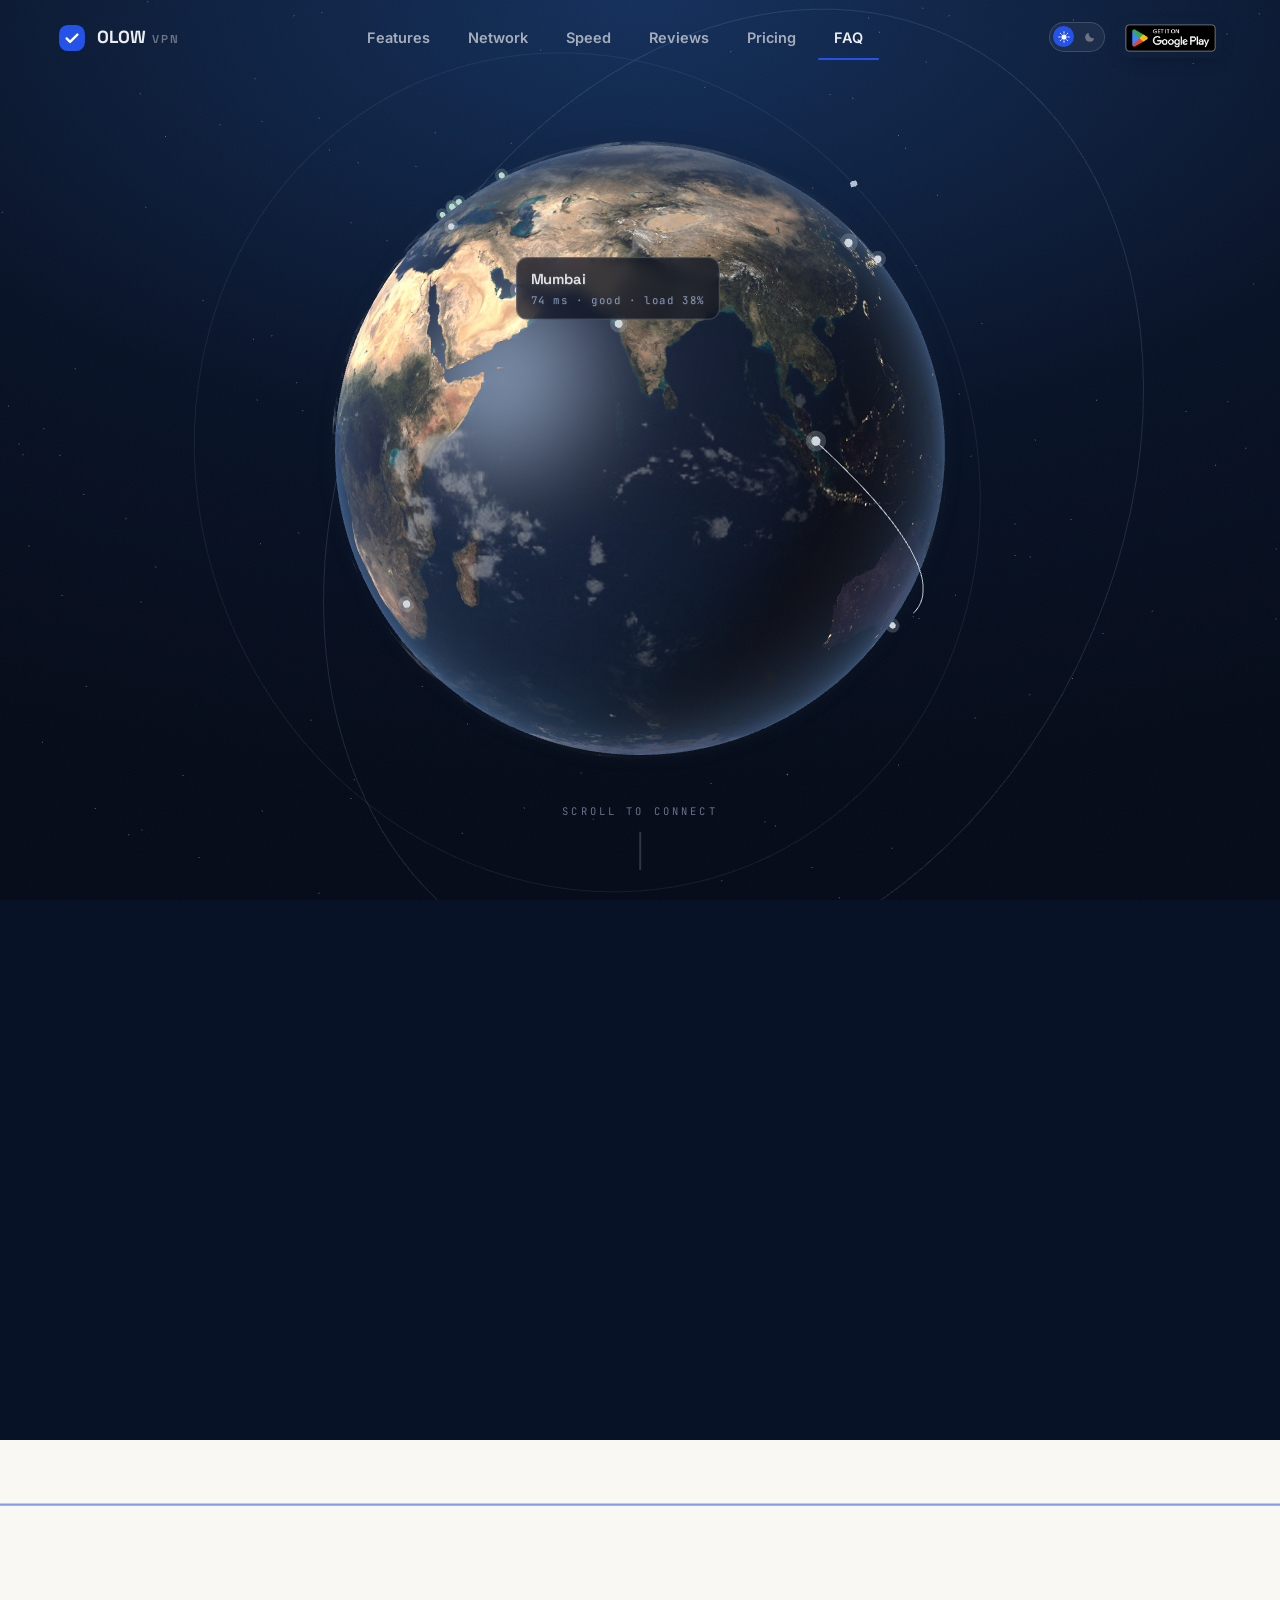
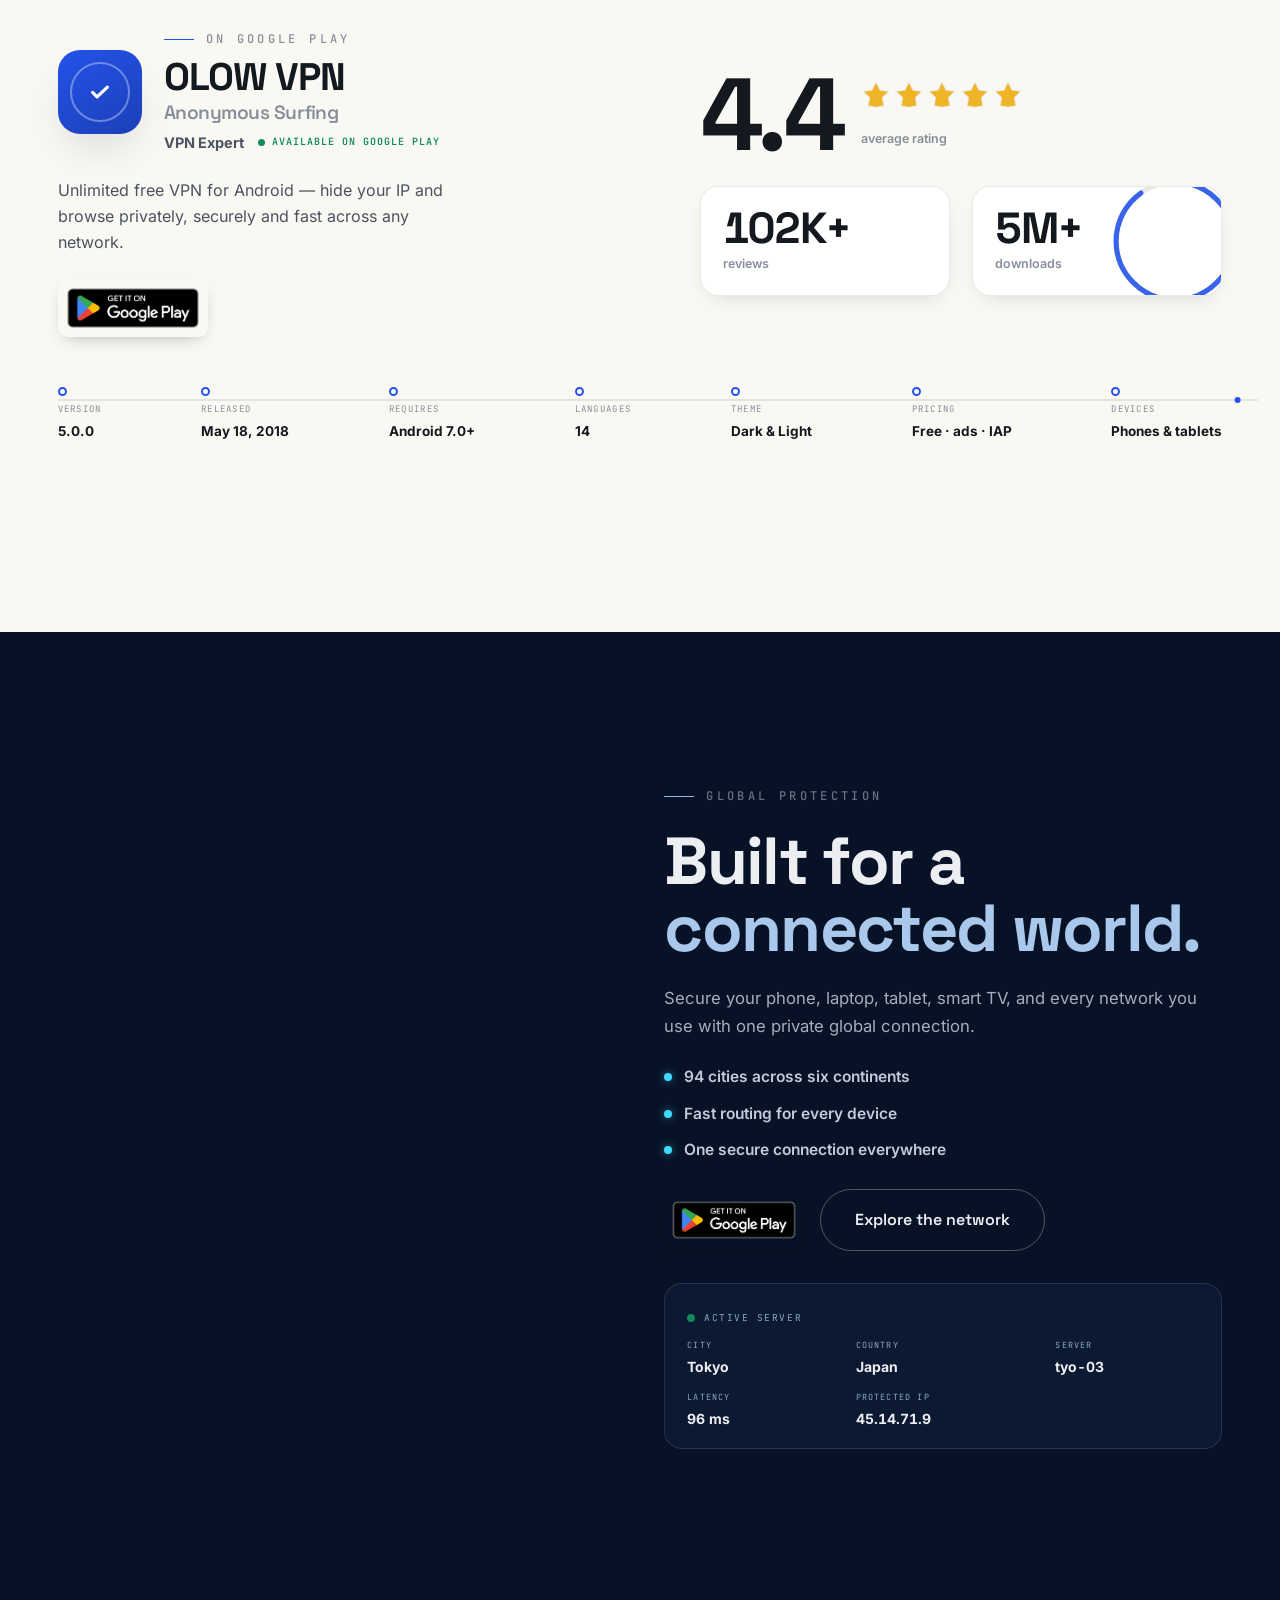
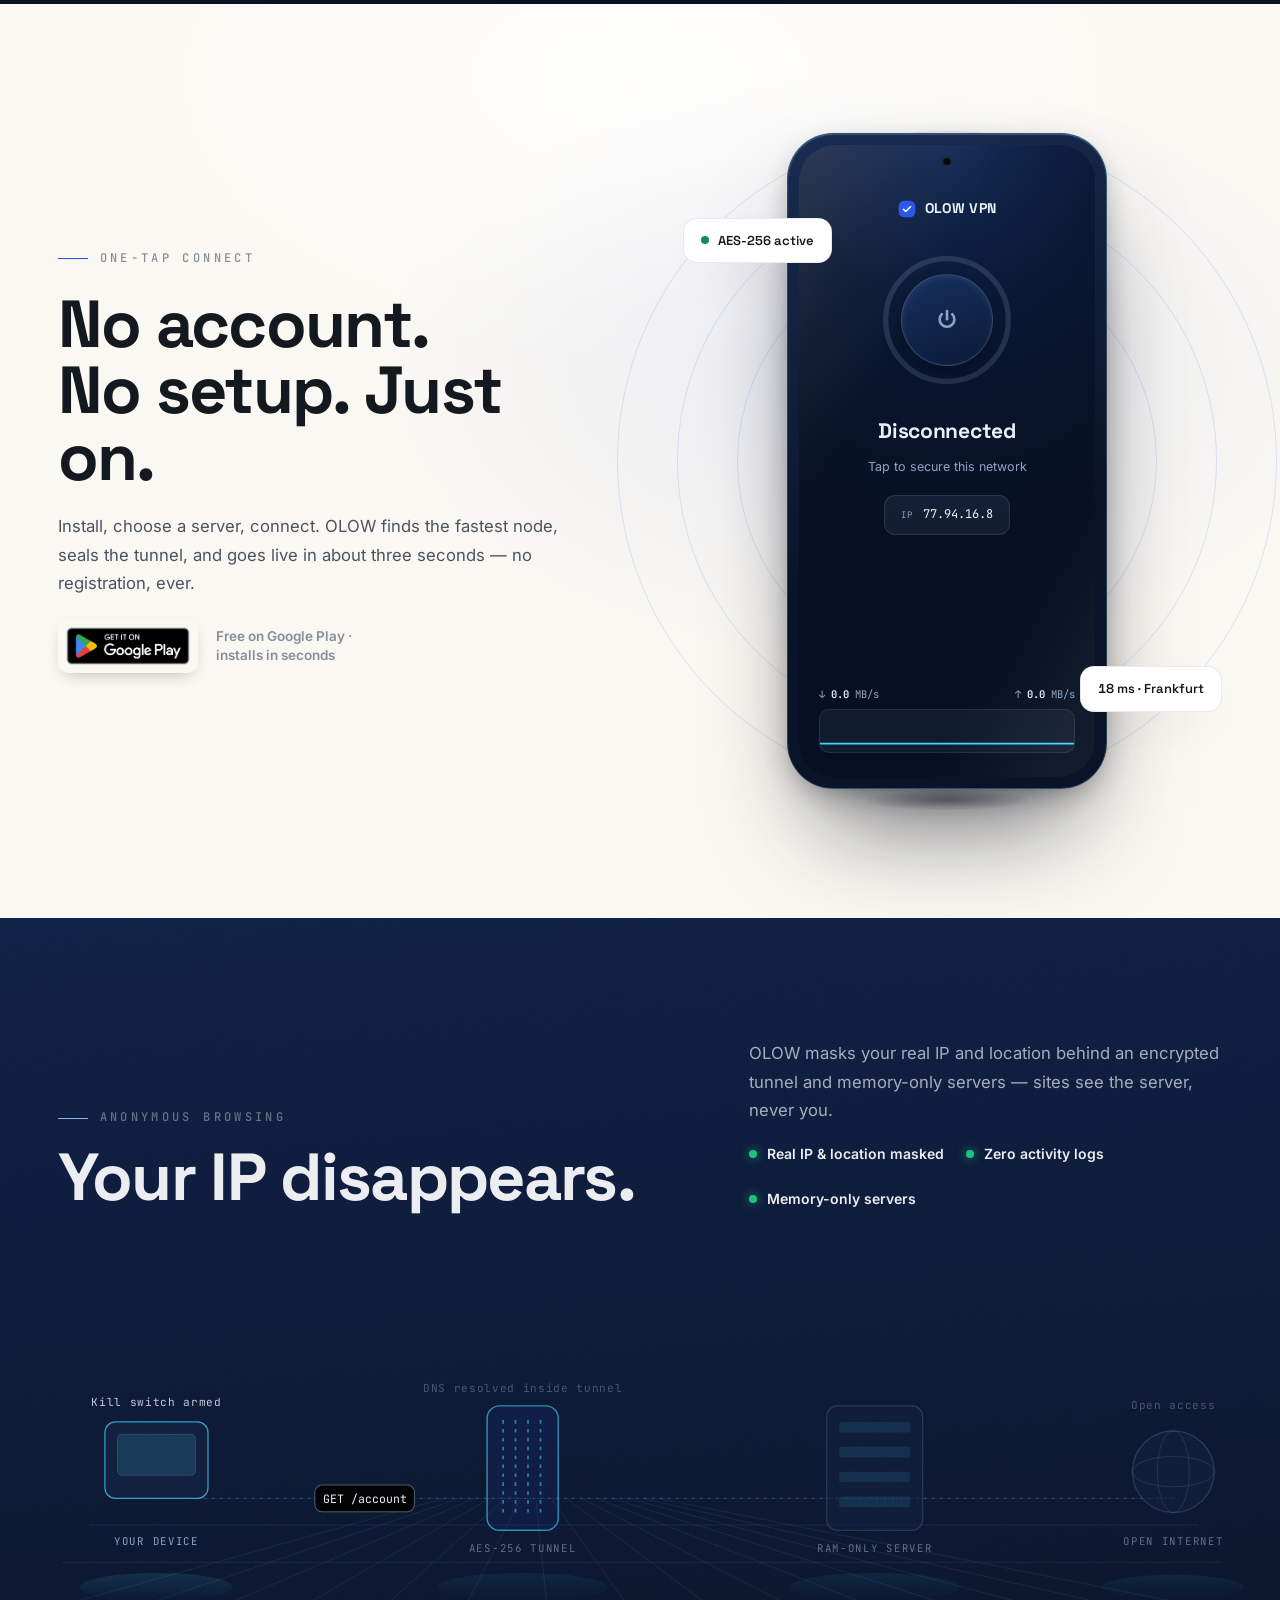
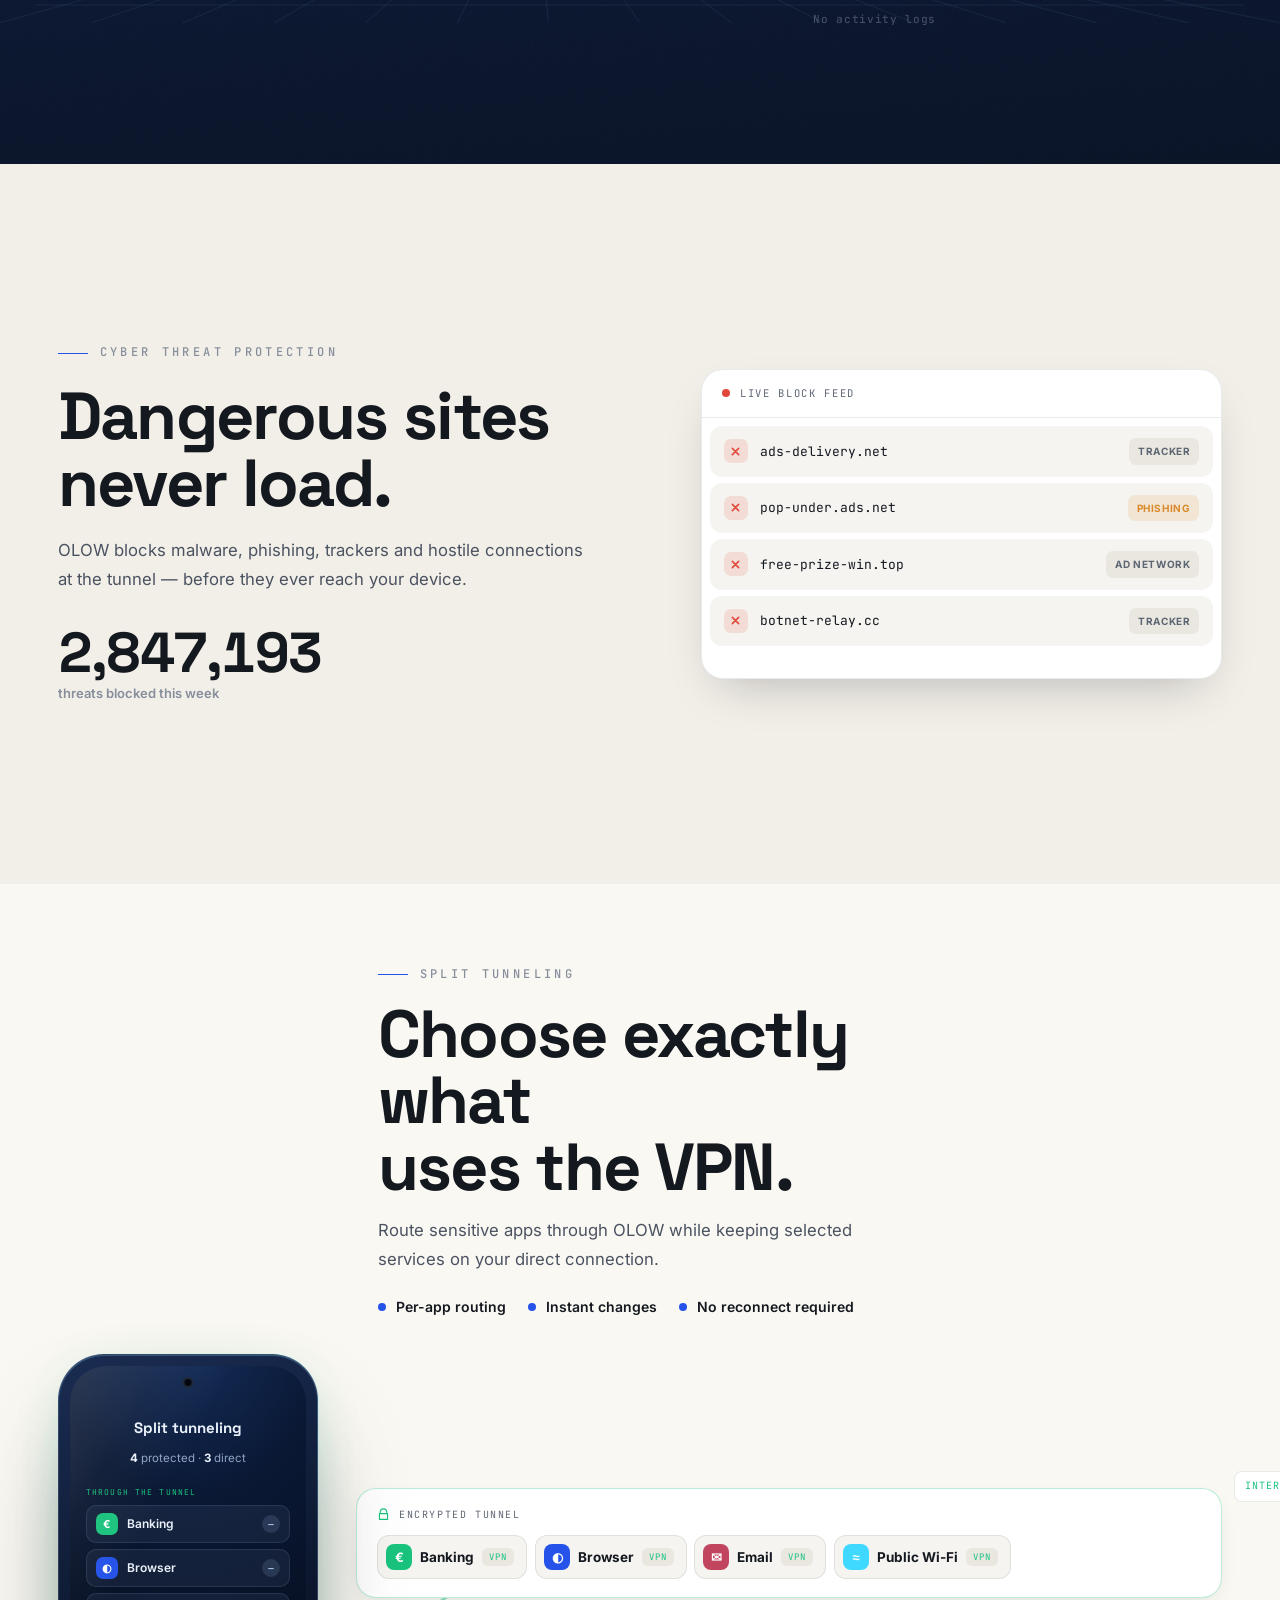
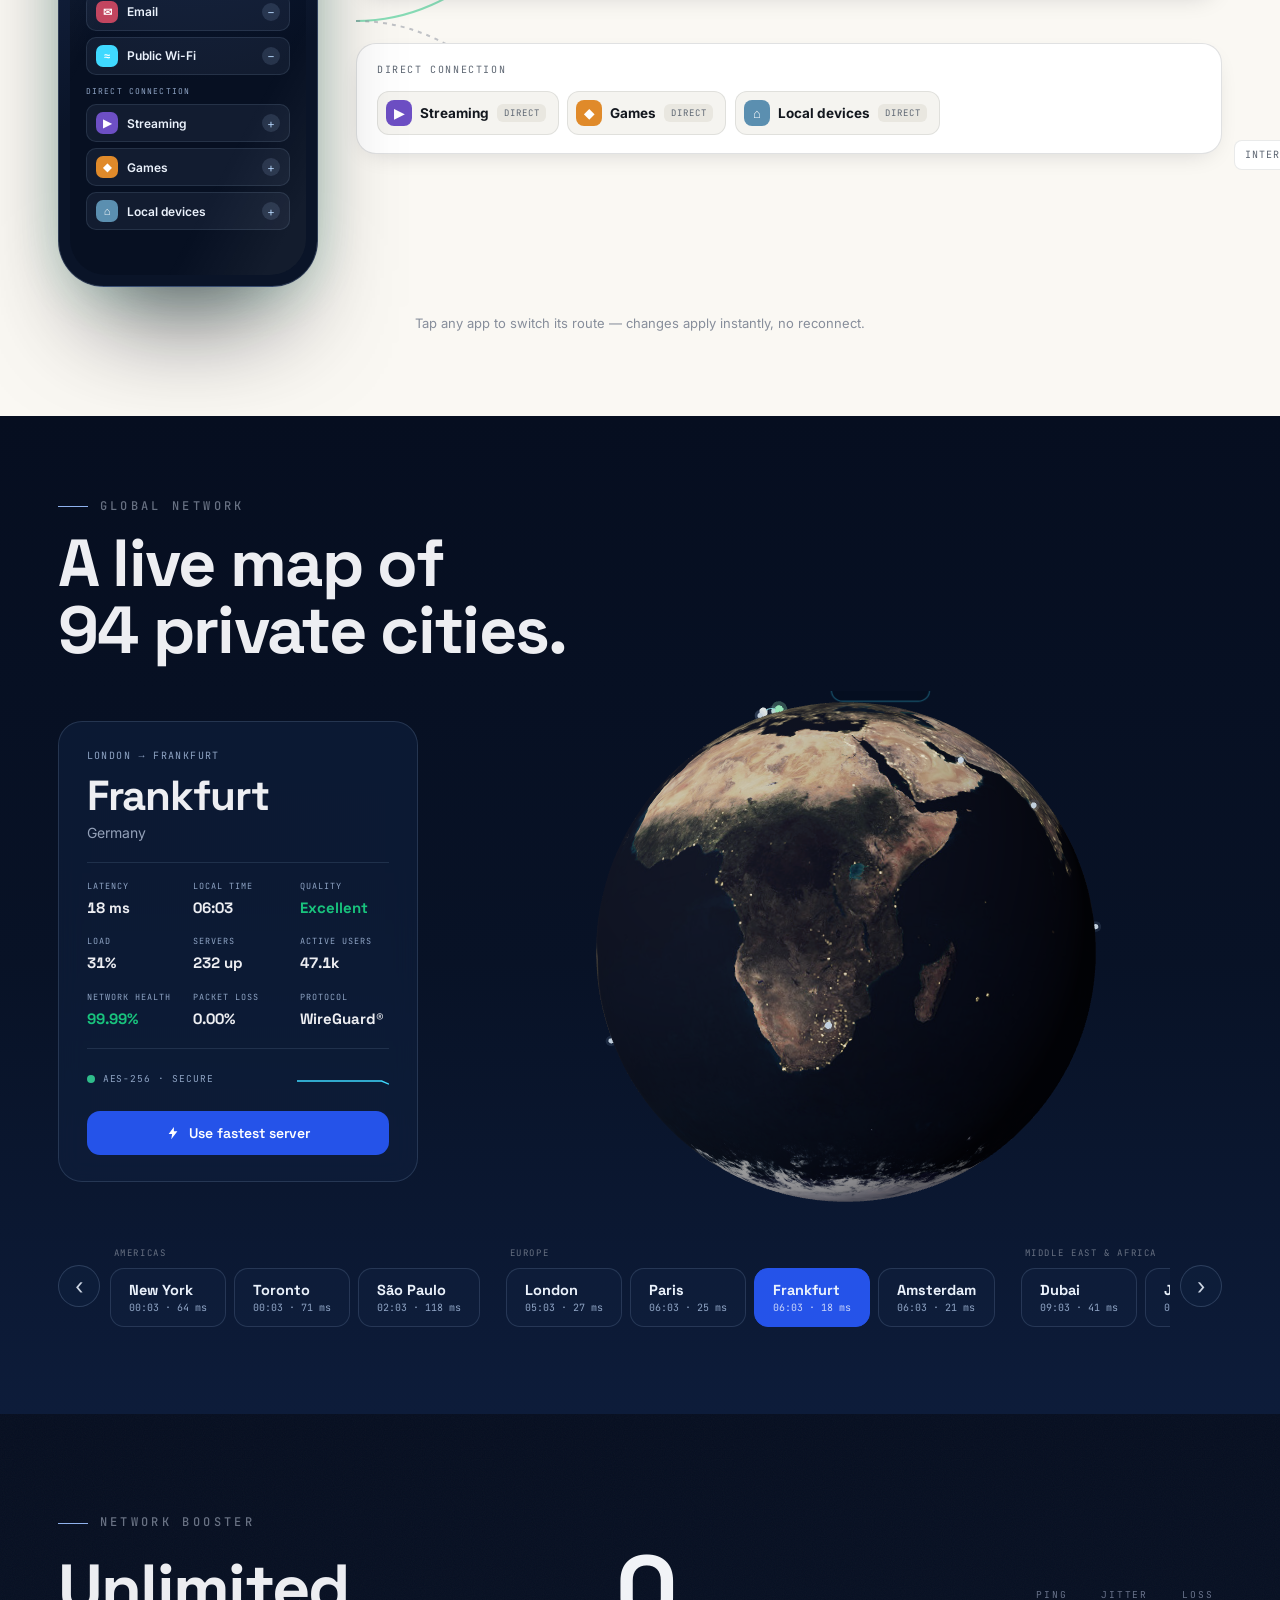
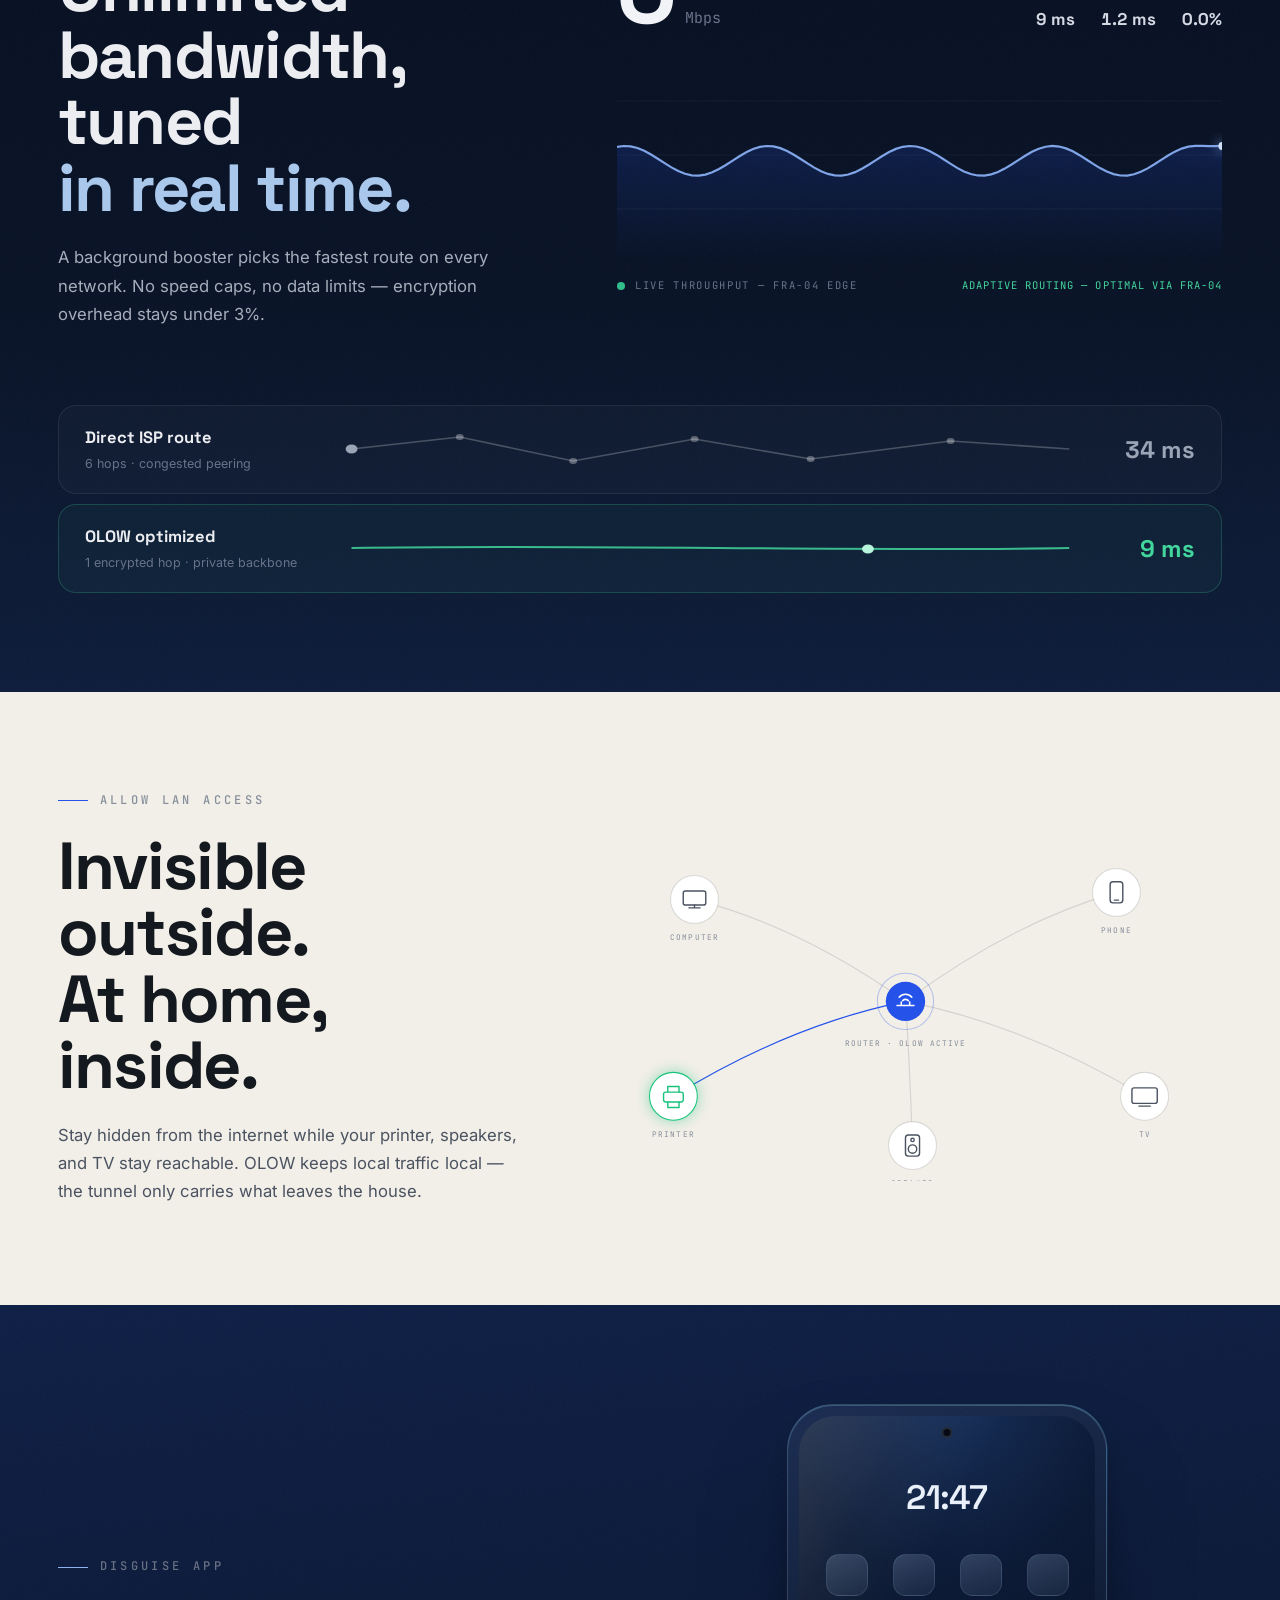
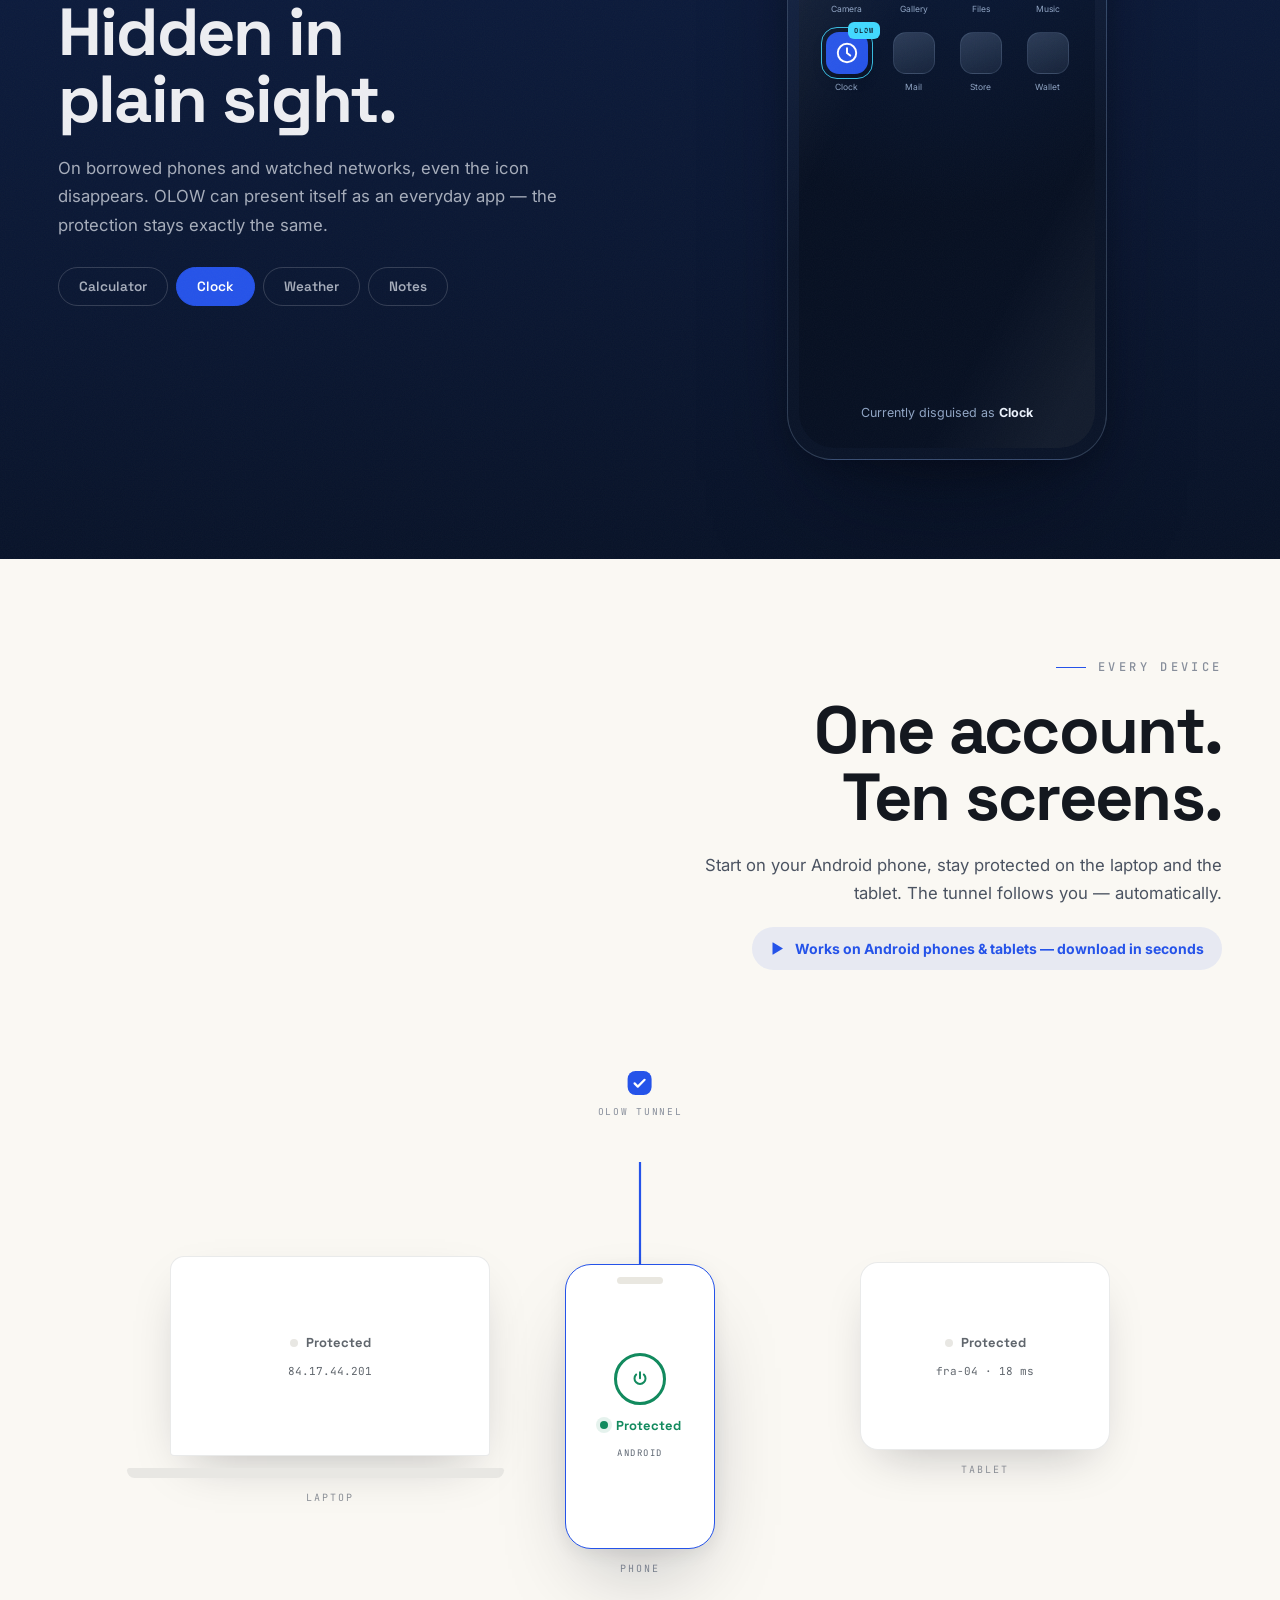
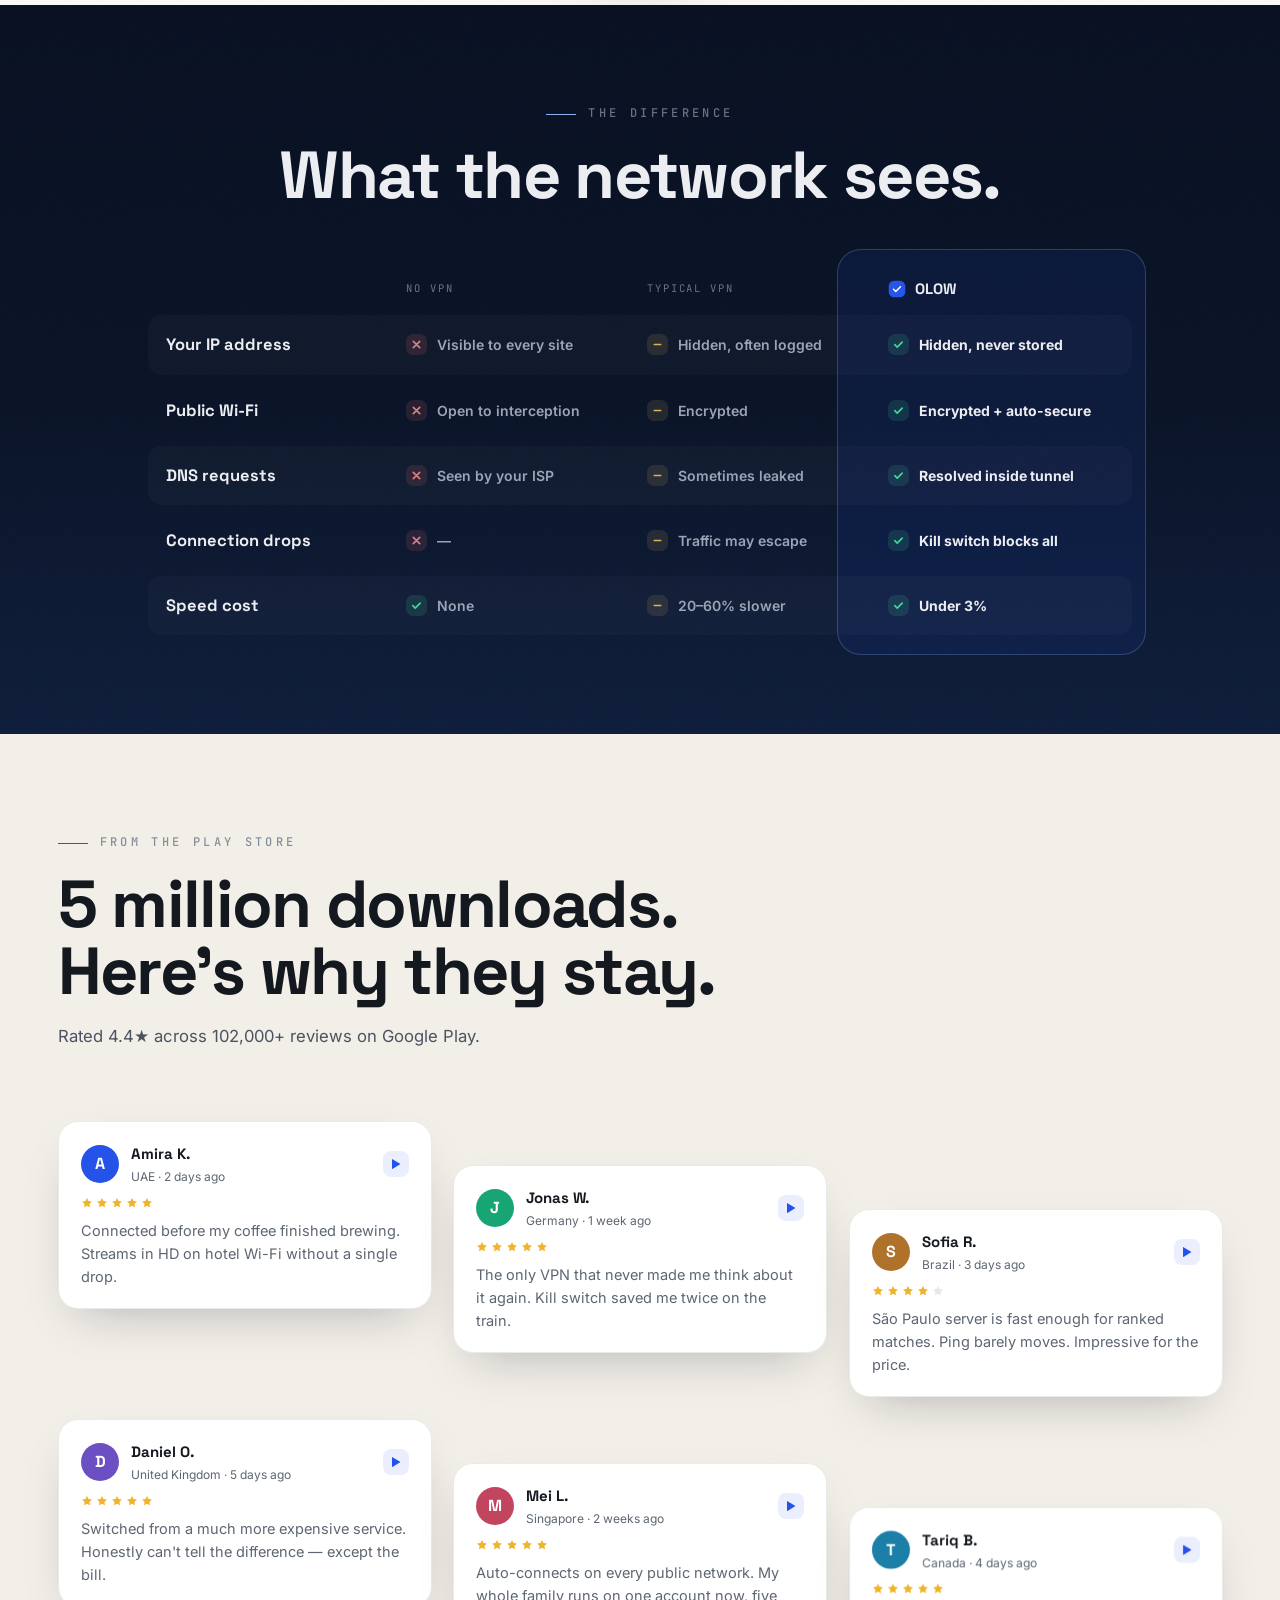
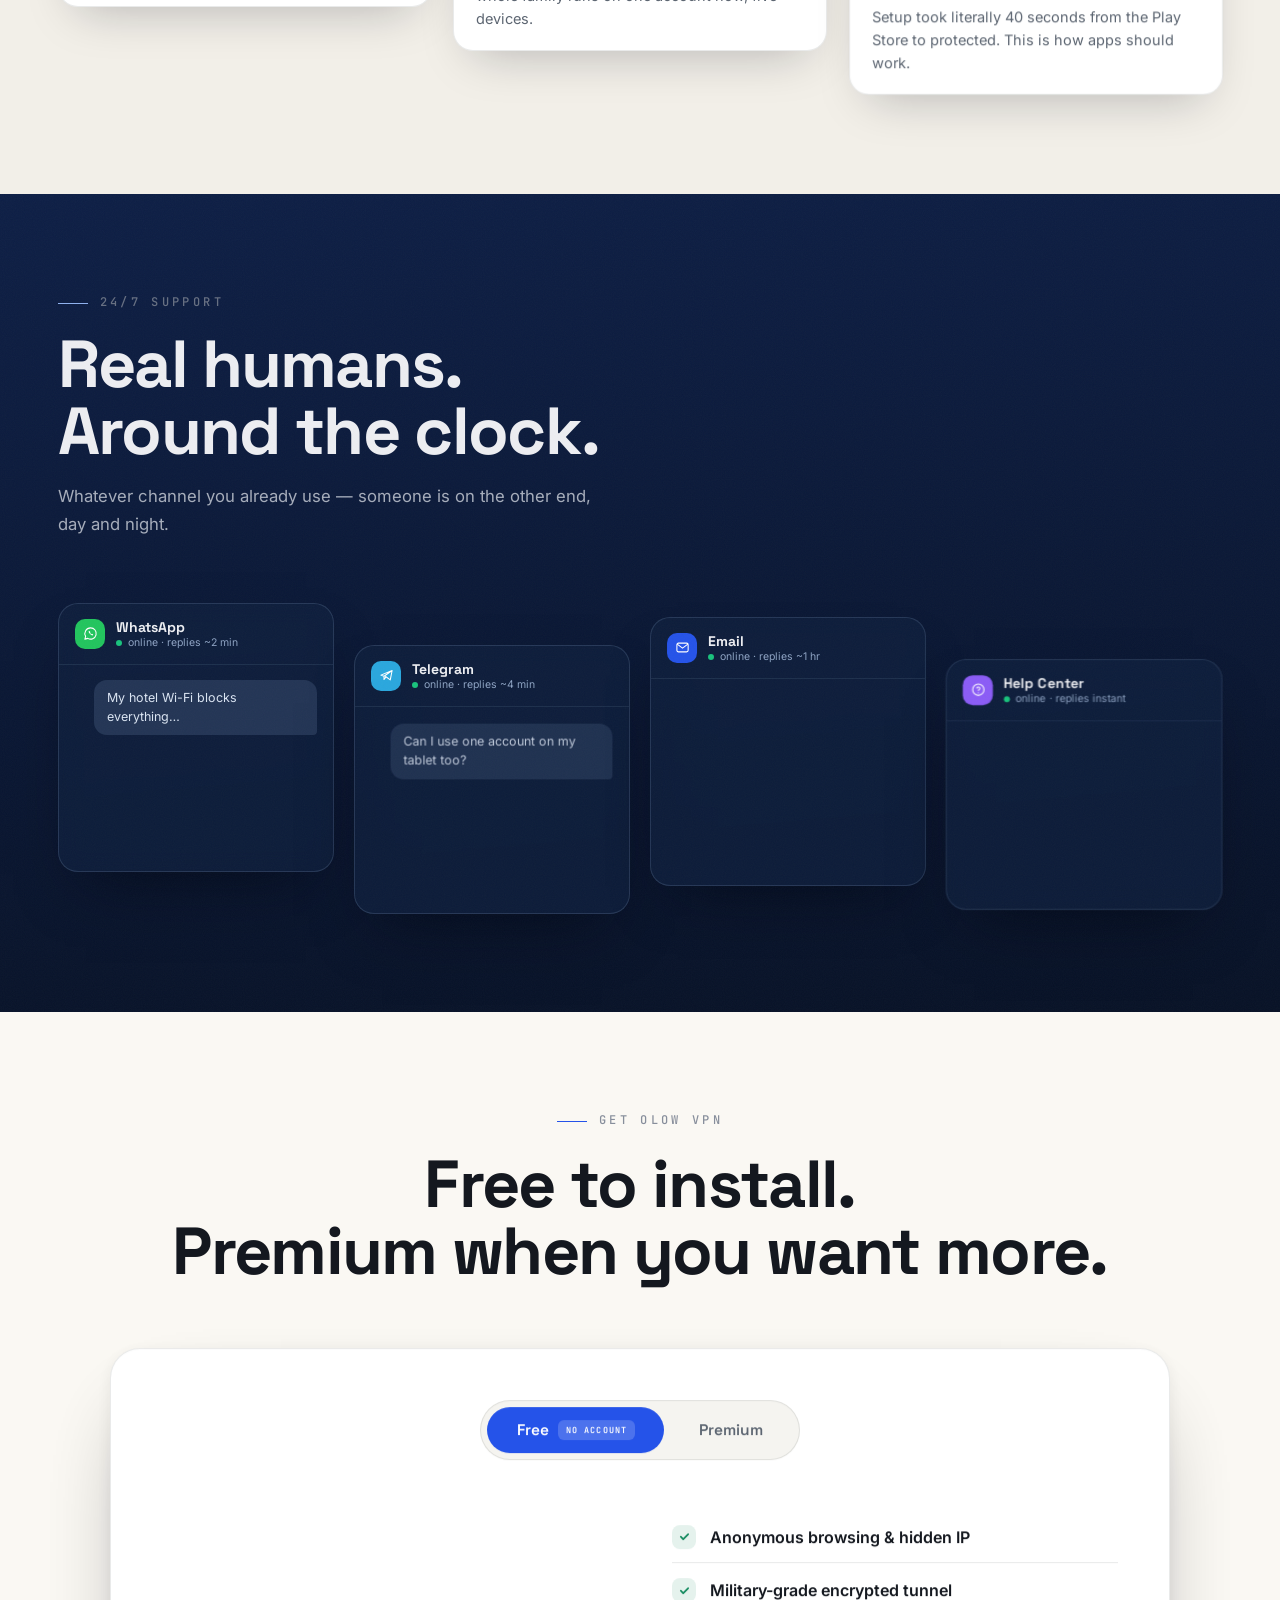
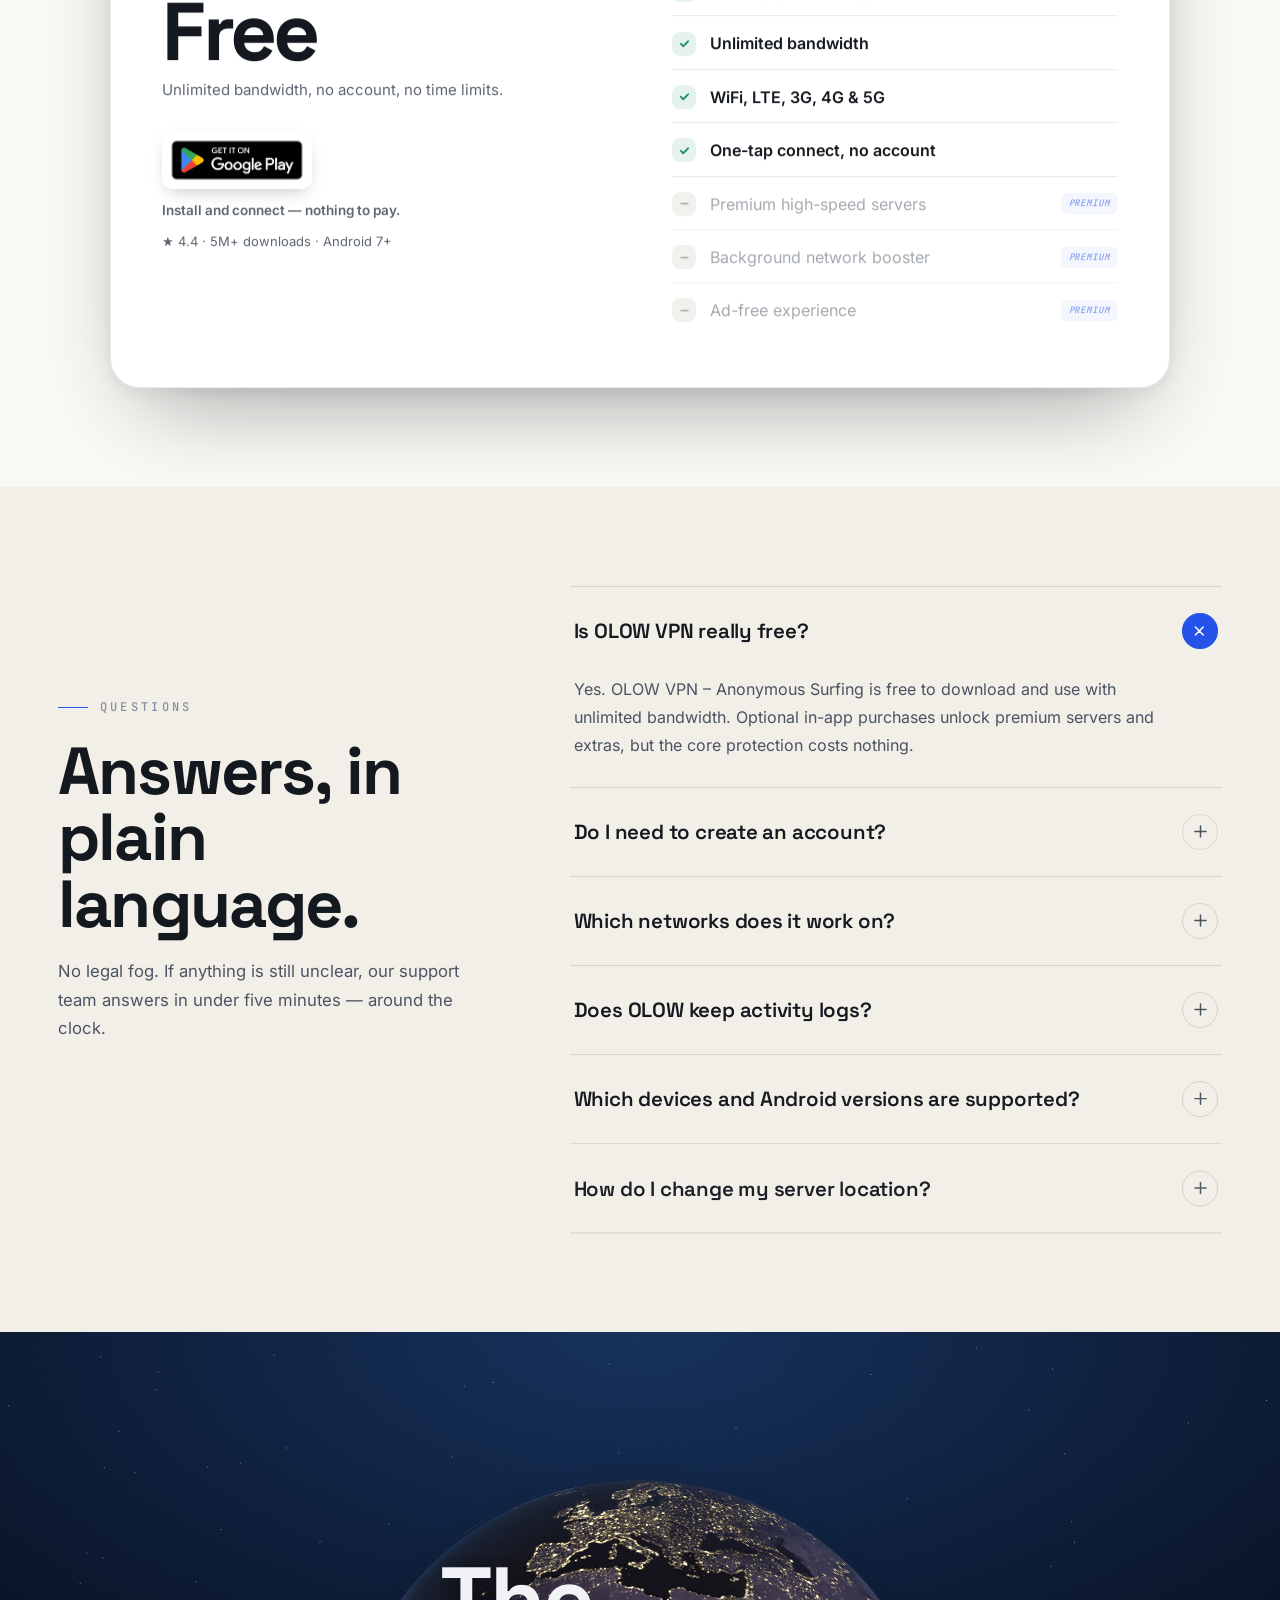
==== index.html @ 38e076b6 "Add files via upload" ====
<!DOCTYPE html><!--IdokD9eJGWraKoBgwntCo--><html lang="en" data-theme="light"><head><meta charSet="utf-8"/><meta name="viewport" content="width=device-width, initial-scale=1"/><link rel="stylesheet" href="./_next/static/css/94b061ed5fbab56c.css" data-precedence="next"/><link rel="stylesheet" href="./_next/static/css/c61b99cea90e42d0.css" data-precedence="next"/><link rel="preload" as="script" fetchPriority="low" href="./_next/static/chunks/webpack-4a0a793af3ac47fa.js"/><script src="./_next/static/chunks/4bd1b696-c023c6e3521b1417.js" async=""></script><script src="./_next/static/chunks/255-64e783496c90356a.js" async=""></script><script src="./_next/static/chunks/main-app-949663e0977eb838.js" async=""></script><script src="./_next/static/chunks/app/layout-4ac92905dd080ef3.js" async=""></script><script src="./_next/static/chunks/c15bf2b0-52e8419f34af26ab.js" async=""></script><script src="./_next/static/chunks/208-586fedaf3933d15f.js" async=""></script><script src="./_next/static/chunks/app/page-e0eff44240a6ea69.js" async=""></script><meta name="theme-color" content="#0a0f1e"/><title>OLOW VPN – Anonymous Surfing · Private everywhere</title><meta name="description" content="OLOW VPN Unlimited Free VPN for Android allows privacy, security, and unrestricted internet access from anywhere. 4.4★ · 102K+ reviews · 5M+ downloads on Google Play."/><link rel="stylesheet" href="fonts.css"/><script>(function(){try{var t=localStorage.getItem("olow-theme");if(t!=="light"&&t!=="dark"){t="light"}document.documentElement.setAttribute("data-theme",t)}catch(e){document.documentElement.setAttribute("data-theme","light")}})();</script><script src="./_next/static/chunks/polyfills-42372ed130431b0a.js" noModule=""></script></head><body><div hidden=""><!--$--><!--/$--></div><header class="header_header__zJOD0  "><div class="header_inner__Gca1C"><a href="#top" class="header_logo__vVwaF" aria-label="OLOW VPN — back to top"><svg width="28" height="28" viewBox="0 0 26 26" fill="none" aria-hidden="true"><rect x="1" y="1" width="24" height="24" rx="8" fill="var(--cobalt)"></rect><path d="M8 13.4l3.2 3.2L18 9.8" stroke="#fff" stroke-width="2.2" stroke-linecap="round" stroke-linejoin="round"></path></svg><span class="header_logoText__ZHN6i">OLOW<span class="header_logoVpn__dAhqc">VPN</span></span></a><nav class="header_nav__7sJ38" aria-label="Primary"><a href="#product" data-id="product" class="header_navLink__5SUnF ">Features</a><a href="#network" data-id="network" class="header_navLink__5SUnF ">Network</a><a href="#speed" data-id="speed" class="header_navLink__5SUnF ">Speed</a><a href="#reviews" data-id="reviews" class="header_navLink__5SUnF ">Reviews</a><a href="#plans" data-id="plans" class="header_navLink__5SUnF ">Pricing</a><a href="#faq" data-id="faq" class="header_navLink__5SUnF ">FAQ</a><span class="header_indicator___W2tk" aria-hidden="true"></span></nav><div class="header_actions__1MHBK"><button class="header_themeBtn__MOcMc" aria-label="Switch to dark theme" title="Toggle theme"><span class="header_themeTrack__8G_iB" data-theme-state="light"><svg viewBox="0 0 16 16" width="12" height="12" aria-hidden="true" class="header_sun__93GdX"><circle cx="8" cy="8" r="3.4" fill="currentColor"></circle><g stroke="currentColor" stroke-width="1.2" stroke-linecap="round"><path d="M8 1v1.8M8 13.2V15M1 8h1.8M13.2 8H15M3 3l1.3 1.3M11.7 11.7L13 13M13 3l-1.3 1.3M4.3 11.7L3 13"></path></g></svg><svg viewBox="0 0 16 16" width="12" height="12" aria-hidden="true" class="header_moon__Cmzwd"><path d="M13.5 9.6A6 6 0 016.4 2.5a6 6 0 107.1 7.1z" fill="currentColor"></path></svg><span class="header_themeThumb__z3_T_"></span></span></button><a href="https://play.google.com/store/apps/details?id=com.olovpn.app" target="_blank" rel="noopener noreferrer" class="play_badge__q7qoK header_cta__DVcw2" aria-label="Download OLOW VPN on Google Play"><img src="badges/google-play-badge.png" alt="Get it on Google Play" width="103" height="40" loading="lazy" decoding="async"/></a><button class="header_burger__3QGBT" aria-label="Open menu" aria-expanded="false" aria-controls="mobile-menu"><span></span><span></span></button></div></div><div id="mobile-menu" class="header_mobileMenu__Ta1Aj" aria-hidden="true"><nav class="header_mobileNav__3ujEx" aria-label="Mobile"><a href="#product" class="header_mobileLink__0yQ_Q" style="transition-delay:0ms" tabindex="-1"><span class="header_mobileIndex__BW6cL">0<!-- -->1</span>Features</a><a href="#network" class="header_mobileLink__0yQ_Q" style="transition-delay:0ms" tabindex="-1"><span class="header_mobileIndex__BW6cL">0<!-- -->2</span>Network</a><a href="#speed" class="header_mobileLink__0yQ_Q" style="transition-delay:0ms" tabindex="-1"><span class="header_mobileIndex__BW6cL">0<!-- -->3</span>Speed</a><a href="#reviews" class="header_mobileLink__0yQ_Q" style="transition-delay:0ms" tabindex="-1"><span class="header_mobileIndex__BW6cL">0<!-- -->4</span>Reviews</a><a href="#plans" class="header_mobileLink__0yQ_Q" style="transition-delay:0ms" tabindex="-1"><span class="header_mobileIndex__BW6cL">0<!-- -->5</span>Pricing</a><a href="#faq" class="header_mobileLink__0yQ_Q" style="transition-delay:0ms" tabindex="-1"><span class="header_mobileIndex__BW6cL">0<!-- -->6</span>FAQ</a></nav><div class="header_mobileFoot__qrtZW" style="transition-delay:0ms"><a href="https://play.google.com/store/apps/details?id=com.olovpn.app" target="_blank" rel="noopener noreferrer" class="play_badge__q7qoK header_menuBadge__gVTrf" aria-label="Download OLOW VPN on Google Play"><img src="badges/google-play-badge.png" alt="Get it on Google Play" width="140" height="54" loading="lazy" decoding="async"/></a><p>Free on Google Play · Android phones &amp; tablets</p></div></div></header><main><div class="opening_wrap__iCeow"><div class="opening_fixed__kI7uy grain" aria-hidden="false"><div class="opening_backdrop__vZ15Q"></div><!--$!--><template data-dgst="BAILOUT_TO_CLIENT_SIDE_RENDERING"></template><!--/$--></div><div class="opening_content__Ngoot"><section id="top" class="hero_wrapper__TdZRR"><div class="hero_viewport__uy_1E"><div class="hero_copy__i1QtE" data-active="false"><span class="eyebrow hero_eyebrowRow__hRXFN">Private · Secure · Fast · Unlimited</span><h1 class="display-xl hero_headline__FtyaS"><span class="hero_lineMask__9pxT8"><span>One tap.</span></span><span class="hero_lineMask__9pxT8"><span class="hero_iceWord__oJXX4">Protected.</span></span></h1><p class="body-copy hero_support__OHm8E">Millions already use OLOW to browse securely across public WiFi, mobile networks and home internet — without changing how they browse.</p><ul class="hero_trust__vtc9A"><li>Military-grade encrypted tunnel</li><li>Unlimited bandwidth, free</li><li>No registration, no logs</li></ul><div class="hero_ctaRow__fhO6g"><span class="hero_badgeShell__xhcKl"><a href="https://play.google.com/store/apps/details?id=com.olovpn.app" target="_blank" rel="noopener noreferrer" class="play_badge__q7qoK " aria-label="Download OLOW VPN on Google Play"><img src="badges/google-play-badge.png" alt="Get it on Google Play" width="150" height="58" loading="lazy" decoding="async"/></a></span><a href="#product" class="btn btn-ghost undefined">See Features</a></div></div><div class="hero_hint__oG2Uo" aria-hidden="true"><span>Scroll to connect</span><i></i></div></div></section><section id="stats" class="playstats_scene__C3rH6"><svg class="playstats_progress__UJNpQ" viewBox="0 0 1440 4" preserveAspectRatio="none" aria-hidden="true"><path d="M0 2 L1440 2" fill="none"></path></svg><div class="container playstats_grid__gEeL9"><div class="playstats_left__qK_Lv"><div class="playstats_iconRow__JYCo5"><div class="playstats_appIcon__rwdzk" aria-hidden="true"><span class="playstats_iconLayer__DNFDd playstats_iconBg__khJRN"></span><span class="playstats_iconLayer__DNFDd playstats_iconRing__0OOPo"></span><svg class="playstats_iconLayer__DNFDd playstats_iconMark__Q_AWk" viewBox="0 0 26 26"><path d="M7 13.4l3.6 3.6L19 9" fill="none" stroke="#fff" stroke-width="2.6" stroke-linecap="round" stroke-linejoin="round"></path></svg></div><div class="playstats_identity__IfrYJ"><span class="eyebrow">On Google Play</span><h2 class="playstats_appName__vNRpH"><span class="playstats_maskLine__q67aD"><span>OLOW VPN</span></span><span class="playstats_maskLine__q67aD"><span class="playstats_sub__pPMvQ">Anonymous Surfing</span></span></h2><span class="playstats_dev__CQkxS">VPN Expert<em class="playstats_status__pSyRe"><i class="playstats_liveDot__LlnG_"></i> Available on Google Play</em></span></div></div><p class="playstats_desc__sO4BS">Unlimited free VPN for Android — hide your IP and browse privately, securely and fast across any network.</p><a href="https://play.google.com/store/apps/details?id=com.olovpn.app" target="_blank" rel="noopener noreferrer" class="play_badge__q7qoK playstats_badge__vOke5" aria-label="Download OLOW VPN on Google Play"><img src="badges/google-play-badge.png" alt="Get it on Google Play" width="150" height="58" loading="lazy" decoding="async"/></a></div><div class="playstats_right__xGgdH"><div class="playstats_ratingBlock___KYbF"><span class="playstats_ratingNum__7UwXz">4.4</span><div class="playstats_stars__iY9Mx"><div class="playstats_starRow__j_hrt"><svg viewBox="0 0 24 24" width="30" height="30" aria-hidden="true" data-star="0"><path class="playstats_starOutline__WeYxo" d="M12 2.4l2.9 6 6.6.9-4.8 4.6 1.2 6.5L12 21.3 6.1 20.4l1.2-6.5L2.5 9.3l6.6-.9z" fill="none"></path></svg><svg viewBox="0 0 24 24" width="30" height="30" aria-hidden="true" data-star="1"><path class="playstats_starOutline__WeYxo" d="M12 2.4l2.9 6 6.6.9-4.8 4.6 1.2 6.5L12 21.3 6.1 20.4l1.2-6.5L2.5 9.3l6.6-.9z" fill="none"></path></svg><svg viewBox="0 0 24 24" width="30" height="30" aria-hidden="true" data-star="2"><path class="playstats_starOutline__WeYxo" d="M12 2.4l2.9 6 6.6.9-4.8 4.6 1.2 6.5L12 21.3 6.1 20.4l1.2-6.5L2.5 9.3l6.6-.9z" fill="none"></path></svg><svg viewBox="0 0 24 24" width="30" height="30" aria-hidden="true" data-star="3"><path class="playstats_starOutline__WeYxo" d="M12 2.4l2.9 6 6.6.9-4.8 4.6 1.2 6.5L12 21.3 6.1 20.4l1.2-6.5L2.5 9.3l6.6-.9z" fill="none"></path></svg><svg viewBox="0 0 24 24" width="30" height="30" aria-hidden="true" data-star="4"><path class="playstats_starOutline__WeYxo" d="M12 2.4l2.9 6 6.6.9-4.8 4.6 1.2 6.5L12 21.3 6.1 20.4l1.2-6.5L2.5 9.3l6.6-.9z" fill="none"></path></svg></div><div class="playstats_starFill___5QWv"><svg viewBox="0 0 24 24" width="30" height="30" aria-hidden="true" data-star="0"><path d="M12 2.4l2.9 6 6.6.9-4.8 4.6 1.2 6.5L12 21.3 6.1 20.4l1.2-6.5L2.5 9.3l6.6-.9z"></path></svg><svg viewBox="0 0 24 24" width="30" height="30" aria-hidden="true" data-star="1"><path d="M12 2.4l2.9 6 6.6.9-4.8 4.6 1.2 6.5L12 21.3 6.1 20.4l1.2-6.5L2.5 9.3l6.6-.9z"></path></svg><svg viewBox="0 0 24 24" width="30" height="30" aria-hidden="true" data-star="2"><path d="M12 2.4l2.9 6 6.6.9-4.8 4.6 1.2 6.5L12 21.3 6.1 20.4l1.2-6.5L2.5 9.3l6.6-.9z"></path></svg><svg viewBox="0 0 24 24" width="30" height="30" aria-hidden="true" data-star="3"><path d="M12 2.4l2.9 6 6.6.9-4.8 4.6 1.2 6.5L12 21.3 6.1 20.4l1.2-6.5L2.5 9.3l6.6-.9z"></path></svg><svg viewBox="0 0 24 24" width="30" height="30" aria-hidden="true" data-star="4"><path d="M12 2.4l2.9 6 6.6.9-4.8 4.6 1.2 6.5L12 21.3 6.1 20.4l1.2-6.5L2.5 9.3l6.6-.9z"></path></svg></div></div><span class="playstats_metricSub__nPzqR">average rating</span></div><div class="playstats_duo__UzVrb"><div class="playstats_metric__qkD4B"><span class="playstats_metricNum__s3W9h">102K+</span><span class="playstats_metricSub__nPzqR">reviews</span></div><div class="playstats_metric__qkD4B playstats_metricRing__KB61z"><svg class="playstats_ring__LC_yr" viewBox="0 0 100 100" aria-hidden="true"><circle class="playstats_ringTrack___E_sX" cx="50" cy="50" r="46"></circle><circle class="playstats_ringArc__ekRtr" cx="50" cy="50" r="46"></circle></svg><span class="playstats_metricNum__s3W9h">5M+</span><span class="playstats_metricSub__nPzqR">downloads</span></div></div></div></div><div class="container playstats_railWrap__s3mdR"><svg class="playstats_railLine__fQf0l" viewBox="0 0 1200 20" preserveAspectRatio="none" aria-hidden="true"><path d="M0 10 L1200 10" fill="none"></path><circle r="3" class="playstats_railDot__mXfqh"></circle></svg><div class="playstats_rail__HjdZk"><div class="playstats_node__RSiH4"><span class="playstats_nodeDot__UhM3Z"></span><i>Version</i><b>5.0.0</b></div><div class="playstats_node__RSiH4"><span class="playstats_nodeDot__UhM3Z"></span><i>Released</i><b>May 18, 2018</b></div><div class="playstats_node__RSiH4"><span class="playstats_nodeDot__UhM3Z"></span><i>Requires</i><b>Android 7.0+</b></div><div class="playstats_node__RSiH4"><span class="playstats_nodeDot__UhM3Z"></span><i>Languages</i><b>14</b></div><div class="playstats_node__RSiH4"><span class="playstats_nodeDot__UhM3Z"></span><i>Theme</i><b>Dark &amp; Light</b></div><div class="playstats_node__RSiH4"><span class="playstats_nodeDot__UhM3Z"></span><i>Pricing</i><b>Free · ads · IAP</b></div><div class="playstats_node__RSiH4"><span class="playstats_nodeDot__UhM3Z"></span><i>Devices</i><b>Phones &amp; tablets</b></div></div></div></section><section id="world" class="world_scene__eRGpf"><div class="container world_grid__wZeyg"><div class="world_copy__oyCOM"><span class="eyebrow">Global protection</span><h2 class="display-l world_headline__Watoi"><span class="world_mask___wiNk"><span>Built for a</span></span><span class="world_mask___wiNk"><span class="world_iceWord__QceBX">connected world.</span></span></h2><p class="body-copy world_support__1_oFs">Secure your phone, laptop, tablet, smart TV, and every network you use with one private global connection.</p><ul class="world_points__FNt_u"><li>94 cities across six continents</li><li>Fast routing for every device</li><li>One secure connection everywhere</li></ul><div class="world_ctaRow__uVWmf"><a href="https://play.google.com/store/apps/details?id=com.olovpn.app" target="_blank" rel="noopener noreferrer" class="play_badge__q7qoK " aria-label="Download OLOW VPN on Google Play"><img src="badges/google-play-badge.png" alt="Get it on Google Play" width="140" height="54" loading="lazy" decoding="async"/></a><a href="#network" class="btn btn-ghost">Explore the network</a></div><div class="world_live__O7YRe"><span class="world_liveKicker__y_Y9s"><span class="dot dot--pulse"></span> Active server</span><div class="world_liveStats__gg_nl"><span><i>City</i><b>Tokyo</b></span><span><i>Country</i><b>Japan</b></span><span><i>Server</i><b>tyo-03</b></span><span><i>Latency</i><b>96<!-- --> ms</b></span><span><i>Protected IP</i><b>45.14.71.9</b></span></div></div></div></div></section></div></div><section id="product" class="onetap_scene__gI8tk"><div class="onetap_studio__Gd0CV" aria-hidden="true"></div><div class="container onetap_grid__k9lrK"><div class="onetap_copy__ZanUu"><span class="eyebrow">One-tap connect</span><h2 class="display-l">No account.<br/>No setup. Just on.</h2><p class="body-copy">Install, choose a server, connect. OLOW finds the fastest node, seals the tunnel, and goes live in about three seconds — no registration, ever.</p><div class="onetap_ctaRow__auluP"><a href="https://play.google.com/store/apps/details?id=com.olovpn.app" target="_blank" rel="noopener noreferrer" class="play_badge__q7qoK " aria-label="Download OLOW VPN on Google Play"><img src="badges/google-play-badge.png" alt="Get it on Google Play" width="140" height="54" loading="lazy" decoding="async"/></a><span class="onetap_note__4BeJE">Free on Google Play · installs in seconds</span></div></div><div class="onetap_stage__tKTnp" data-stage="off"><span class="onetap_bgRing__VXDpD onetap_r1__9O_nB" aria-hidden="true"></span><span class="onetap_bgRing__VXDpD onetap_r2__6O0Ei" aria-hidden="true"></span><span class="onetap_bgRing__VXDpD onetap_r3__7v_Rt" aria-hidden="true"></span><span class="onetap_orb__29QgU onetap_orbA__Oj73q" aria-hidden="true"><i></i></span><span class="onetap_orb__29QgU onetap_orbB__Tilte" aria-hidden="true"><i></i></span><span class="onetap_deviceShadow__QhikD" aria-hidden="true"></span><div class="phone_wrap__uhYrM "><div class="phone_body__xueuW" data-glow="false"><span class="phone_cam__1TiUr" aria-hidden="true"></span><div class="phone_screen__9RW_N"><div class="onetap_app__Kx3D8"><header class="onetap_appHead__egecW"><svg width="18" height="18" viewBox="0 0 26 26" fill="none" aria-hidden="true"><rect x="1" y="1" width="24" height="24" rx="8" fill="var(--cobalt)"></rect><path d="M8 13.4l3.2 3.2L18 9.8" stroke="#fff" stroke-width="2.2" stroke-linecap="round" stroke-linejoin="round"></path></svg>OLOW VPN</header><div class="onetap_ringZone__uZn51"><span class="onetap_radar__ZfLZ5" aria-hidden="true"></span><svg viewBox="0 0 140 140" class="onetap_ring__FyXLs" aria-hidden="true"><circle class="onetap_ringTrack__u_eQi" cx="70" cy="70" r="58"></circle><circle class="onetap_ringArc__WfwfO" cx="70" cy="70" r="58"></circle></svg><button class="onetap_power__6_cAM" type="button" aria-label="Connect"><svg viewBox="0 0 24 24" width="26" height="26" aria-hidden="true"><path d="M12 3.8v7.4" stroke="currentColor" stroke-width="2.4" stroke-linecap="round"></path><path d="M7.2 6.6a6.8 6.8 0 109.6 0" stroke="currentColor" stroke-width="2.4" stroke-linecap="round" fill="none"></path></svg></button></div><span class="onetap_status__AzSAG">Disconnected</span><span class="onetap_statusSub__4j3uJ">Tap to secure this network</span><div class="onetap_ipRow__fIwMf"><em>IP</em><span>77.94.16.8</span></div><div class="onetap_traffic__zjHmV"><div class="onetap_trafficNums__9d4lA"><span>↓ <b>0.0</b> MB/s</span><span>↑ <b>0.0</b> MB/s</span></div><svg viewBox="0 0 100 40" preserveAspectRatio="none" class="onetap_graph__INMfp" aria-hidden="true"><polyline points=""></polyline></svg></div><span class="onetap_sweep__Dz3KF" aria-hidden="true"></span></div></div><span class="phone_glass__k9KCO" aria-hidden="true"></span><span class="phone_rim__BIxIb" aria-hidden="true"></span></div></div><span class="onetap_chip__f7G_b onetap_chipA__cKmlP"><span class="dot dot--pulse"></span> AES-256 active</span><span class="onetap_chip__f7G_b onetap_chipB__YgH9o">18 ms · <!-- -->Frankfurt</span></div></div></section><section id="privacy" class="mood-indigo grain privacy_scene__b4zzh"><div class="container privacy_head__pRwso"><div class="privacy_copy__R9vsM"><span class="eyebrow">Anonymous browsing</span><h2 class="display-l">Your IP disappears.</h2></div><div class="privacy_aside__Xa8Zv"><p class="body-copy">OLOW masks your real IP and location behind an encrypted tunnel and memory-only servers — sites see the server, never you.</p><ul class="privacy_proof__rnYsK"><li>Real IP &amp; location masked</li><li>Zero activity logs</li><li>Memory-only servers</li></ul></div></div><div class="privacy_stage__97_S2"><svg viewBox="0 0 1440 480" class="privacy_scene3d__DNONy" preserveAspectRatio="xMidYMid slice" role="img" aria-label="Data travelling from your device through an encrypted tunnel and a memory-only server to the open internet"><defs><linearGradient id="privFloor" x1="0" y1="0" x2="0" y2="1"><stop offset="0%" stop-color="rgba(63,217,255,0.12)"></stop><stop offset="100%" stop-color="rgba(63,217,255,0)"></stop></linearGradient></defs><g class="privacy_grid__Lq8Od"><line x1="40" y1="420" x2="1400" y2="420"></line><line x1="70" y1="372" x2="1374" y2="372"></line><line x1="100" y1="330" x2="1348" y2="330"></line><line x1="130" y1="300" x2="1322" y2="300"></line><line x1="0" y1="440" x2="500" y2="300"></line><line x1="102.85714285714285" y1="440" x2="517.1428571428571" y2="300"></line><line x1="205.7142857142857" y1="440" x2="534.2857142857142" y2="300"></line><line x1="308.57142857142856" y1="440" x2="551.4285714285714" y2="300"></line><line x1="411.4285714285714" y1="440" x2="568.5714285714286" y2="300"></line><line x1="514.2857142857143" y1="440" x2="585.7142857142857" y2="300"></line><line x1="617.1428571428571" y1="440" x2="602.8571428571429" y2="300"></line><line x1="720" y1="440" x2="620" y2="300"></line><line x1="822.8571428571428" y1="440" x2="637.1428571428571" y2="300"></line><line x1="925.7142857142858" y1="440" x2="654.2857142857143" y2="300"></line><line x1="1028.5714285714287" y1="440" x2="671.4285714285714" y2="300"></line><line x1="1131.4285714285713" y1="440" x2="688.5714285714286" y2="300"></line><line x1="1234.2857142857142" y1="440" x2="705.7142857142857" y2="300"></line><line x1="1337.142857142857" y1="440" x2="722.8571428571429" y2="300"></line><line x1="1440" y1="440" x2="740" y2="300"></line></g><path id="privWire" d="M 176 300 L 1320 300" fill="none" class="privacy_wire___oXxV"></path><g data-station="device" class="privacy_station__p8fIL"><ellipse cx="176" cy="400" rx="86" ry="16" class="privacy_pad__xg_KJ"></ellipse><rect x="118" y="214" width="116" height="86" rx="12" class="privacy_slab__WIC7l"></rect><rect x="132" y="228" width="88" height="46" rx="5" class="privacy_screen__EnqPL"></rect><text x="176" y="352" class="privacy_slabLabel__hZ6X3">YOUR DEVICE</text><text x="176" y="196" class="privacy_anno__zOefd">Kill switch armed</text></g><g data-station="tunnel" class="privacy_station__p8fIL"><ellipse cx="588" cy="400" rx="96" ry="16" class="privacy_pad__xg_KJ"></ellipse><rect x="548" y="196" width="80" height="140" rx="14" class="privacy_gate__AAHJo"></rect><line x1="566" y1="212" x2="566" y2="320" class="privacy_hatch__EzRqW"></line><line x1="580" y1="212" x2="580" y2="320" class="privacy_hatch__EzRqW"></line><line x1="594" y1="212" x2="594" y2="320" class="privacy_hatch__EzRqW"></line><line x1="608" y1="212" x2="608" y2="320" class="privacy_hatch__EzRqW"></line><text x="588" y="360" class="privacy_slabLabel__hZ6X3">AES-256 TUNNEL</text><text x="588" y="180" class="privacy_anno__zOefd">DNS resolved inside tunnel</text></g><g data-station="server" class="privacy_station__p8fIL"><ellipse cx="984" cy="400" rx="96" ry="16" class="privacy_pad__xg_KJ"></ellipse><rect x="930" y="196" width="108" height="140" rx="12" class="privacy_slab__WIC7l"></rect><rect x="944" y="214" width="80" height="12" rx="3" class="privacy_rackSlot__woQAF"></rect><rect x="944" y="242" width="80" height="12" rx="3" class="privacy_rackSlot__woQAF"></rect><rect x="944" y="270" width="80" height="12" rx="3" class="privacy_rackSlot__woQAF"></rect><rect x="944" y="298" width="80" height="12" rx="3" class="privacy_rackSlot__woQAF"></rect><text x="984" y="360" class="privacy_slabLabel__hZ6X3">RAM-ONLY SERVER</text><text x="984" y="184" class="privacy_ramFlash__lPZii" style="opacity:0">0 bytes written to disk</text><text x="984" y="440" class="privacy_anno__zOefd">No activity logs</text></g><g data-station="dest" class="privacy_station__p8fIL"><ellipse cx="1320" cy="400" rx="80" ry="14" class="privacy_pad__xg_KJ"></ellipse><circle cx="1320" cy="270" r="46" class="privacy_globe__GiiGA"></circle><ellipse cx="1320" cy="270" rx="46" ry="17" class="privacy_globeRing__zr5n_"></ellipse><ellipse cx="1320" cy="270" rx="18" ry="46" class="privacy_globeRing__zr5n_"></ellipse><text x="1320" y="352" class="privacy_slabLabel__hZ6X3">OPEN INTERNET</text><text x="1320" y="200" class="privacy_anno__zOefd">Open access</text></g><g class="privacy_packet__zJQ0k" data-mode="plain"><rect x="-56" y="-15" width="112" height="30" rx="8" class="privacy_packetBody__OiaTL"></rect><text x="0" y="5" class="privacy_packetText__J5Z84">GET /account</text></g></svg></div></section><section id="threats" class="section mood-warm threats_scene__PEwW6"><div class="container threats_inner__wnHML"><div class="threats_copy__USttM"><span class="eyebrow">Cyber threat protection</span><h2 class="display-l">Dangerous sites<br/>never load.</h2><p class="body-copy">OLOW blocks malware, phishing, trackers and hostile connections at the tunnel — before they ever reach your device.</p><div class="threats_counter__vw4c6"><b>2,847,193</b><i>threats blocked this week</i></div></div><div class="threats_feed__tzaMH" aria-hidden="true"><div class="threats_feedHead__LXf81"><span class="threats_scan__NIyVP"></span> Live block feed</div><ul class="threats_feedList__Zl13v"></ul></div></div></section><section id="split" class="mood-bright split_scene__kwaWx"><div class="container split_head__ZKTpm"><span class="eyebrow">Split tunneling</span><h2 class="display-l">Choose exactly what<br/>uses the VPN.</h2><p class="body-copy">Route sensitive apps through OLOW while keeping selected services on your direct connection.</p><ul class="split_proof__DW1gu"><li>Per-app routing</li><li>Instant changes</li><li>No reconnect required</li></ul></div><div class="container"><div class="split_board__ciBjy"><div class="split_phoneCol__fCr5_"><div class="phone_wrap__uhYrM "><div class="phone_body__xueuW" data-glow="true"><span class="phone_cam__1TiUr" aria-hidden="true"></span><div class="phone_screen__9RW_N"><div class="split_app__iGWsu"><header class="split_appHead__lJUn_">Split tunneling</header><span class="split_count__HeNzx"><b>4</b> protected · <b>3</b> direct</span><div class="split_appGroups__S8Mfo"><span class="split_groupTag__c1PF0" data-kind="vpn">Through the tunnel</span><button class="split_appRow__C3pJE"><span class="split_appDot__DISCB" style="background:#19c37d">€</span><span class="split_appName__smJC9">Banking</span><span class="split_pm__UMhIl">−</span></button><button class="split_appRow__C3pJE"><span class="split_appDot__DISCB" style="background:#2553e9">◐</span><span class="split_appName__smJC9">Browser</span><span class="split_pm__UMhIl">−</span></button><button class="split_appRow__C3pJE"><span class="split_appDot__DISCB" style="background:#c2455f">✉</span><span class="split_appName__smJC9">Email</span><span class="split_pm__UMhIl">−</span></button><button class="split_appRow__C3pJE"><span class="split_appDot__DISCB" style="background:#3fd9ff">≈</span><span class="split_appName__smJC9">Public Wi-Fi</span><span class="split_pm__UMhIl">−</span></button><span class="split_groupTag__c1PF0" data-kind="direct">Direct connection</span><button class="split_appRow__C3pJE"><span class="split_appDot__DISCB" style="background:#6d4fc4">▶</span><span class="split_appName__smJC9">Streaming</span><span class="split_pm__UMhIl">+</span></button><button class="split_appRow__C3pJE"><span class="split_appDot__DISCB" style="background:#e08a2a">◆</span><span class="split_appName__smJC9">Games</span><span class="split_pm__UMhIl">+</span></button><button class="split_appRow__C3pJE"><span class="split_appDot__DISCB" style="background:#5b8fb0">⌂</span><span class="split_appName__smJC9">Local devices</span><span class="split_pm__UMhIl">+</span></button></div></div></div><span class="phone_glass__k9KCO" aria-hidden="true"></span><span class="phone_rim__BIxIb" aria-hidden="true"></span></div></div></div><div class="split_lanes__QHZqf"><svg class="split_wires__Fy5co" viewBox="0 0 100 100" preserveAspectRatio="none" aria-hidden="true"><path d="M 0 50 C 14 50 18 18 34 18 L 100 18" fill="none" class="split_protWire__xz5eq" vector-effect="non-scaling-stroke"></path><path d="M 0 50 C 14 50 18 82 34 82 L 100 82" fill="none" class="split_dirWire__opi1A" vector-effect="non-scaling-stroke"></path><circle r="1.1" class="split_protDot__xi_t3"></circle><circle r="1.1" class="split_dirDot__Z7sF1"></circle></svg><div class="split_lane__BG9GX" data-kind="vpn"><span class="split_laneHead__9l22v"><span class="split_lock__riPU1" aria-hidden="true"><svg viewBox="0 0 16 16" width="13" height="13"><path d="M4 7V5a4 4 0 018 0v2M3 7h10v7H3z" fill="none" stroke="currentColor" stroke-width="1.4" stroke-linejoin="round"></path></svg></span>Encrypted tunnel</span><div class="split_laneChips__1tuFf"><button data-chip="bank" class="split_chip__lXill" aria-label="Banking — through VPN. Toggle route."><span class="split_chipIcon__9Wcbj" style="background:#19c37d">€</span><span class="split_chipName__kmt_8">Banking</span><span class="split_chipRoute__0On15">VPN</span></button><button data-chip="browser" class="split_chip__lXill" aria-label="Browser — through VPN. Toggle route."><span class="split_chipIcon__9Wcbj" style="background:#2553e9">◐</span><span class="split_chipName__kmt_8">Browser</span><span class="split_chipRoute__0On15">VPN</span></button><button data-chip="email" class="split_chip__lXill" aria-label="Email — through VPN. Toggle route."><span class="split_chipIcon__9Wcbj" style="background:#c2455f">✉</span><span class="split_chipName__kmt_8">Email</span><span class="split_chipRoute__0On15">VPN</span></button><button data-chip="wifi" class="split_chip__lXill" aria-label="Public Wi-Fi — through VPN. Toggle route."><span class="split_chipIcon__9Wcbj" style="background:#3fd9ff">≈</span><span class="split_chipName__kmt_8">Public Wi-Fi</span><span class="split_chipRoute__0On15">VPN</span></button></div></div><div class="split_lane__BG9GX" data-kind="direct"><span class="split_laneHead__9l22v">Direct connection</span><div class="split_laneChips__1tuFf"><button data-chip="stream" class="split_chip__lXill" aria-label="Streaming — direct connection. Toggle route."><span class="split_chipIcon__9Wcbj" style="background:#6d4fc4">▶</span><span class="split_chipName__kmt_8">Streaming</span><span class="split_chipRoute__0On15">direct</span></button><button data-chip="games" class="split_chip__lXill" aria-label="Games — direct connection. Toggle route."><span class="split_chipIcon__9Wcbj" style="background:#e08a2a">◆</span><span class="split_chipName__kmt_8">Games</span><span class="split_chipRoute__0On15">direct</span></button><button data-chip="local" class="split_chip__lXill" aria-label="Local devices — direct connection. Toggle route."><span class="split_chipIcon__9Wcbj" style="background:#5b8fb0">⌂</span><span class="split_chipName__kmt_8">Local devices</span><span class="split_chipRoute__0On15">direct</span></button></div></div><span class="split_dest__TE9Qo split_destVpn___yjLL">Internet · protected</span><span class="split_dest__TE9Qo split_destDir__cpAOc">Internet · direct</span></div></div><p class="split_hint__wNa9U">Tap any app to switch its route — changes apply instantly, no reconnect.</p></div></section><section id="network" class="mood-ink networkwall_scene__WMftI"><div class="container networkwall_head__6unBj"><span class="eyebrow">Global network</span><h2 class="display-l">A live map of<br/>94 private cities.</h2></div><div class="container networkwall_explorer__pJXP2"><div class="networkwall_card__AkI_h"><span class="networkwall_route__fK3UJ">London<!-- --> → <!-- -->Frankfurt</span><h3 class="networkwall_cardCity__jozv_">Frankfurt</h3><span class="networkwall_cardCountry__X8hhj">Germany</span><div class="networkwall_metrics__qfMGz"><span><i>Latency</i><b>18<!-- --> ms</b></span><span><i>Local time</i><b>14:41</b></span><span><i>Quality</i><b class="networkwall_ok__cFP9G">Excellent</b></span><span><i>Load</i><b>31<!-- -->%</b></span><span><i>Servers</i><b>232<!-- --> up</b></span><span><i>Active users</i><b>47.1<!-- -->k</b></span><span><i>Network health</i><b class="networkwall_ok__cFP9G">99.99<!-- -->%</b></span><span><i>Packet loss</i><b>0.00<!-- -->%</b></span><span><i>Protocol</i><b>WireGuard®</b></span></div><div class="networkwall_cardFoot__RxiUf"><span class="networkwall_enc__NEaS3"><span class="dot dot--pulse"></span> <!-- -->AES-256<!-- --> · secure</span><svg viewBox="0 0 100 24" class="networkwall_spark__JzKWI" preserveAspectRatio="none" aria-hidden="true"><polyline points=""></polyline></svg></div><button class="networkwall_fastest__iQBxk"><svg viewBox="0 0 16 16" width="14" height="14" aria-hidden="true"><path d="M9 1L3 9h4l-1 6 7-9H9z" fill="currentColor"></path></svg>Use fastest server</button></div><div class="networkwall_globeCol__dv0UA"><!--$!--><template data-dgst="BAILOUT_TO_CLIENT_SIDE_RENDERING"></template><!--/$--></div></div><div class="container networkwall_railWrap__wcZhW"><button class="networkwall_arrow__iwlU0 undefined" aria-label="Scroll left">‹</button><div class="networkwall_rail__NAUv7"><div class="networkwall_group__tYmb_"><span class="networkwall_groupLabel__de7rz">Americas</span><div class="networkwall_groupChips__2luQ5"><button data-city="nyc" class="networkwall_chip__lZ_h6 "><b>New York</b><span>08:41<!-- --> · <!-- -->64<!-- --> ms</span></button><button data-city="yyz" class="networkwall_chip__lZ_h6 "><b>Toronto</b><span>08:41<!-- --> · <!-- -->71<!-- --> ms</span></button><button data-city="sao" class="networkwall_chip__lZ_h6 "><b>São Paulo</b><span>09:41<!-- --> · <!-- -->118<!-- --> ms</span></button></div></div><div class="networkwall_group__tYmb_"><span class="networkwall_groupLabel__de7rz">Europe</span><div class="networkwall_groupChips__2luQ5"><button data-city="lon" class="networkwall_chip__lZ_h6 "><b>London</b><span>13:41<!-- --> · <!-- -->27<!-- --> ms</span></button><button data-city="par" class="networkwall_chip__lZ_h6 "><b>Paris</b><span>14:41<!-- --> · <!-- -->25<!-- --> ms</span></button><button data-city="fra" class="networkwall_chip__lZ_h6 networkwall_chipOn__If_nC"><b>Frankfurt</b><span>14:41<!-- --> · <!-- -->18<!-- --> ms</span></button><button data-city="ams" class="networkwall_chip__lZ_h6 "><b>Amsterdam</b><span>14:41<!-- --> · <!-- -->21<!-- --> ms</span></button></div></div><div class="networkwall_group__tYmb_"><span class="networkwall_groupLabel__de7rz">Middle East &amp; Africa</span><div class="networkwall_groupChips__2luQ5"><button data-city="dxb" class="networkwall_chip__lZ_h6 "><b>Dubai</b><span>16:41<!-- --> · <!-- -->41<!-- --> ms</span></button><button data-city="jnb" class="networkwall_chip__lZ_h6 "><b>Johannesburg</b><span>14:41<!-- --> · <!-- -->142<!-- --> ms</span></button></div></div><div class="networkwall_group__tYmb_"><span class="networkwall_groupLabel__de7rz">Asia-Pacific</span><div class="networkwall_groupChips__2luQ5"><button data-city="bom" class="networkwall_chip__lZ_h6 "><b>Mumbai</b><span>18:11<!-- --> · <!-- -->74<!-- --> ms</span></button><button data-city="sin" class="networkwall_chip__lZ_h6 "><b>Singapore</b><span>20:41<!-- --> · <!-- -->112<!-- --> ms</span></button><button data-city="tyo" class="networkwall_chip__lZ_h6 "><b>Tokyo</b><span>21:41<!-- --> · <!-- -->96<!-- --> ms</span></button><button data-city="sel" class="networkwall_chip__lZ_h6 "><b>Seoul</b><span>21:41<!-- --> · <!-- -->92<!-- --> ms</span></button><button data-city="syd" class="networkwall_chip__lZ_h6 "><b>Sydney</b><span>22:41<!-- --> · <!-- -->134<!-- --> ms</span></button></div></div></div><button class="networkwall_arrow__iwlU0 undefined" aria-label="Scroll right">›</button></div></section><section id="speed" class="section mood-ink grain speed_scene__vl5GE"><div class="container speed_grid__IyBGz"><div class="speed_copy__CQlmo"><span class="eyebrow">Network booster</span><h2 class="display-l speed_headline__dzw33"><span class="speed_mask__9Leuj"><span>Unlimited</span></span><span class="speed_mask__9Leuj"><span>bandwidth, tuned</span></span><span class="speed_mask__9Leuj"><span class="speed_iceWord__e96zp">in real time.</span></span></h2><p class="body-copy speed_support__vbn3M">A background booster picks the fastest route on every network. No speed caps, no data limits — encryption overhead stays under 3%.</p></div><div class="speed_live__IaM0t"><div class="speed_numRow__Amkjs"><span class="speed_bigNum__Kah9n"><b>0</b><i>Mbps</i></span><span class="speed_numMeta__5SXFe"><span><em>Ping</em><span>9 ms</span></span><span><em>Jitter</em><span>1.2 ms</span></span><span><em>Loss</em>0.0%</span></span></div><canvas class="speed_canvas__Tj9_M" aria-label="Live bandwidth graph" role="img"></canvas><div class="speed_liveRow__mpCZ_"><span class="speed_liveTag__ZfbqX"><span class="dot dot--pulse"></span> Live throughput — fra-04 edge</span><span class="speed_routeState__RqZ5F" data-busy="false">Adaptive routing — optimal via fra-04</span></div></div></div><div class="container speed_compare__sckjQ"><div class="speed_compareRow__HLL9J" data-kind="direct"><div class="speed_compareMeta__Myx3K"><b>Direct ISP route</b><span>6 hops · congested peering</span></div><svg viewBox="0 0 560 44" preserveAspectRatio="none" aria-hidden="true"><path d="M8 22 L 90 10 L 176 34 L 268 12 L 356 32 L 462 14 L 552 22" fill="none" class="speed_slowLine___pqeE"></path><circle cx="90" cy="10" r="3" class="speed_hop__xZeU_"></circle><circle cx="176" cy="34" r="3" class="speed_hop__xZeU_"></circle><circle cx="268" cy="12" r="3" class="speed_hop__xZeU_"></circle><circle cx="356" cy="32" r="3" class="speed_hop__xZeU_"></circle><circle cx="462" cy="14" r="3" class="speed_hop__xZeU_"></circle><circle r="4.5" class="speed_slowPacket__UvW5j"></circle></svg><span class="speed_ms__29WC2">34 ms</span></div><div class="speed_compareRow__HLL9J" data-kind="olow"><div class="speed_compareMeta__Myx3K"><b>OLOW optimized</b><span>1 encrypted hop · private backbone</span></div><svg viewBox="0 0 560 44" preserveAspectRatio="none" aria-hidden="true"><path d="M8 22 C 190 18 380 26 552 22" fill="none" class="speed_fastLine__I0GdC"></path><circle r="4.5" class="speed_fastPacket__bUsAO"></circle></svg><span class="speed_ms__29WC2 speed_msFast__LxWKY">9 ms</span></div></div></section><section id="lan" class="section mood-warm lan_scene__NnTpx"><div class="container lan_grid__0JD2L"><div class="lan_copy__m1yrv"><span class="eyebrow">Allow LAN access</span><h2 class="display-l">Invisible outside.<br/>At home, inside.</h2><p class="body-copy">Stay hidden from the internet while your printer, speakers, and TV stay reachable. OLOW keeps local traffic local — the tunnel only carries what leaves the house.</p></div><div class="lan_stage__6Sg_B"><svg viewBox="0 0 900 520" class="lan_net__dUJI7" aria-label="Home network staying reachable while the VPN is active"><path d="M 450 265 Q 300 158.5 150 120" class="lan_line__EXxow" data-on="true" fill="none"></path><path d="M 450 265 Q 600 153.5 750 110" class="lan_line__EXxow" data-on="false" fill="none"></path><path d="M 450 265 Q 285 298.5 120 400" class="lan_line__EXxow" data-on="false" fill="none"></path><path d="M 450 265 Q 455 333.5 460 470" class="lan_line__EXxow" data-on="false" fill="none"></path><path d="M 450 265 Q 620 298.5 790 400" class="lan_line__EXxow" data-on="false" fill="none"></path><circle r="5" class="lan_pulse__ZteUP" opacity="0"></circle><g transform="translate(450 265)"><circle r="40" class="lan_hubRing__sexn2"></circle><circle r="28" class="lan_hubBody__qyUHX"></circle><g class="lan_hubIcon__65IFe"><path d="M-12 6h24M-6 6v-5M6 6v-5"></path><path d="M-9 -6a12 12 0 0118 0M-4 -1a6 6 0 018 0" fill="none"></path></g><text y="64" text-anchor="middle" class="lan_label__k9OoS">Router · OLOW active</text></g><g transform="translate(150 120)" class="lan_device__ONU7_" data-on="true"><circle r="34" class="lan_devRing__H_jqp"></circle><g class="lan_devIcon__cOBIc"><g><rect x="-16" y="-12" width="32" height="20" rx="3"></rect><path d="M-8 12h16M0 8v4"></path></g></g><text y="58" text-anchor="middle" class="lan_label__k9OoS">Computer</text></g><g transform="translate(750 110)" class="lan_device__ONU7_" data-on="false"><circle r="34" class="lan_devRing__H_jqp"></circle><g class="lan_devIcon__cOBIc"><g><rect x="-9" y="-15" width="18" height="30" rx="4"></rect><path d="M-3 11h6"></path></g></g><text y="58" text-anchor="middle" class="lan_label__k9OoS">Phone</text></g><g transform="translate(120 400)" class="lan_device__ONU7_" data-on="false"><circle r="34" class="lan_devRing__H_jqp"></circle><g class="lan_devIcon__cOBIc"><g><rect x="-14" y="-6" width="28" height="14" rx="3"></rect><path d="M-8 -6v-8h16v8M-8 8v8h16v-8"></path></g></g><text y="58" text-anchor="middle" class="lan_label__k9OoS">Printer</text></g><g transform="translate(460 470)" class="lan_device__ONU7_" data-on="false"><circle r="34" class="lan_devRing__H_jqp"></circle><g class="lan_devIcon__cOBIc"><g><rect x="-10" y="-15" width="20" height="30" rx="4"></rect><circle cx="0" cy="5" r="6"></circle><circle cx="0" cy="-8" r="2.4"></circle></g></g><text y="58" text-anchor="middle" class="lan_label__k9OoS">Speaker</text></g><g transform="translate(790 400)" class="lan_device__ONU7_" data-on="false"><circle r="34" class="lan_devRing__H_jqp"></circle><g class="lan_devIcon__cOBIc"><g><rect x="-18" y="-12" width="36" height="22" rx="3"></rect><path d="M-8 14h16"></path></g></g><text y="58" text-anchor="middle" class="lan_label__k9OoS">TV</text></g></svg></div></div></section><section id="disguise" class="section mood-indigo grain disguise_scene__uD1B3"><div class="container disguise_grid__KZnN2"><div class="disguise_copy__R_2lD"><span class="eyebrow">Disguise app</span><h2 class="display-l">Hidden in<br/>plain sight.</h2><p class="body-copy">On borrowed phones and watched networks, even the icon disappears. OLOW can present itself as an everyday app — the protection stays exactly the same.</p><div class="disguise_picker__DM9_p"><button class="disguise_pick__d8j6h disguise_pickOn__S7KHv">Calculator</button><button class="disguise_pick__d8j6h ">Clock</button><button class="disguise_pick__d8j6h ">Weather</button><button class="disguise_pick__d8j6h ">Notes</button></div></div><div class="disguise_stage__6roGm"><div class="phone_wrap__uhYrM "><div class="phone_body__xueuW" data-glow="false"><span class="phone_cam__1TiUr" aria-hidden="true"></span><div class="phone_screen__9RW_N"><div class="disguise_home__P_5qa"><span class="disguise_clockRow__nM6Ih">21:47</span><div class="disguise_gridIcons__gjM5Z"><span class="disguise_slot__GUzic"><i class="disguise_neutralIcon__fOPfj"></i><em>Camera</em></span><span class="disguise_slot__GUzic"><i class="disguise_neutralIcon__fOPfj"></i><em>Gallery</em></span><span class="disguise_slot__GUzic"><i class="disguise_neutralIcon__fOPfj"></i><em>Files</em></span><span class="disguise_slot__GUzic"><i class="disguise_neutralIcon__fOPfj"></i><em>Music</em></span><span class="disguise_slot__GUzic disguise_slotActive__xi_yI"><div class="disguise_morphTile__3kPkd" style="background:#f2994a"><svg viewBox="0 0 24 24" width="26" height="26" aria-hidden="true"><rect x="4" y="3" width="16" height="18" rx="3" fill="none" stroke="#fff" stroke-width="1.8"></rect><path d="M8 8h8M8 12.5h.01M12 12.5h.01M16 12.5h.01M8 16.5h.01M12 16.5h.01M16 16.5h.01" stroke="#fff" stroke-width="1.8" stroke-linecap="round"></path></svg></div><em>Calculator</em><b class="disguise_secretTag__BSFcN">OLOW</b></span><span class="disguise_slot__GUzic"><i class="disguise_neutralIcon__fOPfj"></i><em>Mail</em></span><span class="disguise_slot__GUzic"><i class="disguise_neutralIcon__fOPfj"></i><em>Store</em></span><span class="disguise_slot__GUzic"><i class="disguise_neutralIcon__fOPfj"></i><em>Wallet</em></span></div><span class="disguise_homeHint__qa9Tz">Currently disguised as <b>Calculator</b></span></div></div><span class="phone_glass__k9KCO" aria-hidden="true"></span><span class="phone_rim__BIxIb" aria-hidden="true"></span></div></div></div></div></section><section id="devices" class="section mood-bright devices_scene__kaYKx"><div class="container"><div class="devices_copy__GU5fI"><span class="eyebrow">Every device</span><h2 class="display-l">One account.<br/>Ten screens.</h2><p class="body-copy">Start on your Android phone, stay protected on the laptop and the tablet. The tunnel follows you — automatically.</p><span class="devices_callout__MNrfM"><svg viewBox="0 0 24 24" width="15" height="15" aria-hidden="true"><path d="M4 2.8v18.4c0 .5.55.82.98.55l15.2-9.2a.64.64 0 000-1.1L4.98 2.25A.64.64 0 004 2.8z" fill="currentColor"></path></svg>Works on Android phones &amp; tablets — download in seconds</span></div><div class="devices_stage__w_HzC" data-active="phone"><div class="devices_hub__kMrWS"><svg width="26" height="26" viewBox="0 0 26 26" fill="none" aria-hidden="true"><rect x="1" y="1" width="24" height="24" rx="8" fill="var(--cobalt)"></rect><path d="M8 13.4l3.2 3.2L18 9.8" stroke="#fff" stroke-width="2.2" stroke-linecap="round" stroke-linejoin="round"></path></svg><span>OLOW tunnel</span></div><svg class="devices_lines__S_ANI" viewBox="0 0 1000 420" preserveAspectRatio="xMidYMid meet" aria-hidden="true"><path data-line="laptop" d="M500 96 C 430 150 330 180 250 232" fill="none"></path><path data-line="phone" d="M500 96 C 500 150 500 190 500 218" fill="none"></path><path data-line="tablet" d="M500 96 C 570 150 670 180 750 232" fill="none"></path></svg><div class="devices_device__aafk8 devices_laptop__XGETX" data-kind="laptop"><div class="devices_laptopScreen__5j4p8"><span class="devices_deviceStatus__KTLVa"><i></i>Protected</span><span class="devices_deviceIp__pX75y">84.17.44.201</span></div><div class="devices_laptopBase__ZPwxh"></div><em>Laptop</em></div><div class="devices_device__aafk8 devices_phone__JiTex" data-kind="phone"><div class="devices_phoneScreen__ksQu7"><span class="devices_phoneNotch__oL36g"></span><span class="devices_phoneRing__4vXvA"><svg viewBox="0 0 24 24" width="20" height="20" aria-hidden="true"><path d="M12 4v7" stroke="currentColor" stroke-width="2.4" stroke-linecap="round"></path><path d="M7.4 6.6a6.6 6.6 0 109.2 0" stroke="currentColor" stroke-width="2.4" stroke-linecap="round" fill="none"></path></svg></span><span class="devices_deviceStatus__KTLVa"><i></i>Protected</span><span class="devices_phonePlay__orfpM">Android</span></div><em>Phone</em></div><div class="devices_device__aafk8 devices_tablet__xmJLx" data-kind="tablet"><div class="devices_tabletScreen__5SxFx"><span class="devices_deviceStatus__KTLVa"><i></i>Protected</span><span class="devices_deviceIp__pX75y">fra-04 · 18 ms</span></div><em>Tablet</em></div></div></div></section><section id="compare" class="section mood-ink grain compare_scene__MiFFp"><div class="container compare_inner__lKNP9"><div class="compare_head__zyJRx"><span class="eyebrow">The difference</span><h2 class="display-l">What the network sees.</h2></div><div class="compare_matrix__XHkpc"><div class="compare_olowGlow__EgQPi" aria-hidden="true"></div><div class="compare_row__uZMD_ compare_headerRow__PRQTX"><span></span><span>No VPN</span><span>Typical VPN</span><span class="compare_olowHead__PZmYh"><svg width="18" height="18" viewBox="0 0 26 26" fill="none" aria-hidden="true"><rect x="1" y="1" width="24" height="24" rx="8" fill="var(--cobalt)"></rect><path d="M8 13.4l3.2 3.2L18 9.8" stroke="#fff" stroke-width="2.2" stroke-linecap="round" stroke-linejoin="round"></path></svg>OLOW</span></div><div class="compare_row__uZMD_"><span class="compare_rowLabel__iK2Ye">Your IP address</span><span class="compare_cell__MMuWk " data-state="bad"><i><svg viewBox="0 0 12 12" width="11" height="11" aria-hidden="true"><path d="M2.5 2.5l7 7M9.5 2.5l-7 7" stroke="currentColor" stroke-width="1.8" stroke-linecap="round"></path></svg></i>Visible to every site</span><span class="compare_cell__MMuWk " data-state="warn"><i><svg viewBox="0 0 12 12" width="11" height="11" aria-hidden="true"><path d="M2.5 6h7" stroke="currentColor" stroke-width="1.8" stroke-linecap="round"></path></svg></i>Hidden, often logged</span><span class="compare_cell__MMuWk compare_olowCell__sXVm5" data-state="good"><i><svg viewBox="0 0 12 12" width="11" height="11" aria-hidden="true"><path d="M2 6.2l2.6 2.6L10 3.4" fill="none" stroke="currentColor" stroke-width="1.8" stroke-linecap="round" stroke-linejoin="round"></path></svg></i>Hidden, never stored</span></div><div class="compare_row__uZMD_"><span class="compare_rowLabel__iK2Ye">Public Wi-Fi</span><span class="compare_cell__MMuWk " data-state="bad"><i><svg viewBox="0 0 12 12" width="11" height="11" aria-hidden="true"><path d="M2.5 2.5l7 7M9.5 2.5l-7 7" stroke="currentColor" stroke-width="1.8" stroke-linecap="round"></path></svg></i>Open to interception</span><span class="compare_cell__MMuWk " data-state="warn"><i><svg viewBox="0 0 12 12" width="11" height="11" aria-hidden="true"><path d="M2.5 6h7" stroke="currentColor" stroke-width="1.8" stroke-linecap="round"></path></svg></i>Encrypted</span><span class="compare_cell__MMuWk compare_olowCell__sXVm5" data-state="good"><i><svg viewBox="0 0 12 12" width="11" height="11" aria-hidden="true"><path d="M2 6.2l2.6 2.6L10 3.4" fill="none" stroke="currentColor" stroke-width="1.8" stroke-linecap="round" stroke-linejoin="round"></path></svg></i>Encrypted + auto-secure</span></div><div class="compare_row__uZMD_"><span class="compare_rowLabel__iK2Ye">DNS requests</span><span class="compare_cell__MMuWk " data-state="bad"><i><svg viewBox="0 0 12 12" width="11" height="11" aria-hidden="true"><path d="M2.5 2.5l7 7M9.5 2.5l-7 7" stroke="currentColor" stroke-width="1.8" stroke-linecap="round"></path></svg></i>Seen by your ISP</span><span class="compare_cell__MMuWk " data-state="warn"><i><svg viewBox="0 0 12 12" width="11" height="11" aria-hidden="true"><path d="M2.5 6h7" stroke="currentColor" stroke-width="1.8" stroke-linecap="round"></path></svg></i>Sometimes leaked</span><span class="compare_cell__MMuWk compare_olowCell__sXVm5" data-state="good"><i><svg viewBox="0 0 12 12" width="11" height="11" aria-hidden="true"><path d="M2 6.2l2.6 2.6L10 3.4" fill="none" stroke="currentColor" stroke-width="1.8" stroke-linecap="round" stroke-linejoin="round"></path></svg></i>Resolved inside tunnel</span></div><div class="compare_row__uZMD_"><span class="compare_rowLabel__iK2Ye">Connection drops</span><span class="compare_cell__MMuWk " data-state="bad"><i><svg viewBox="0 0 12 12" width="11" height="11" aria-hidden="true"><path d="M2.5 2.5l7 7M9.5 2.5l-7 7" stroke="currentColor" stroke-width="1.8" stroke-linecap="round"></path></svg></i>—</span><span class="compare_cell__MMuWk " data-state="warn"><i><svg viewBox="0 0 12 12" width="11" height="11" aria-hidden="true"><path d="M2.5 6h7" stroke="currentColor" stroke-width="1.8" stroke-linecap="round"></path></svg></i>Traffic may escape</span><span class="compare_cell__MMuWk compare_olowCell__sXVm5" data-state="good"><i><svg viewBox="0 0 12 12" width="11" height="11" aria-hidden="true"><path d="M2 6.2l2.6 2.6L10 3.4" fill="none" stroke="currentColor" stroke-width="1.8" stroke-linecap="round" stroke-linejoin="round"></path></svg></i>Kill switch blocks all</span></div><div class="compare_row__uZMD_"><span class="compare_rowLabel__iK2Ye">Speed cost</span><span class="compare_cell__MMuWk " data-state="good"><i><svg viewBox="0 0 12 12" width="11" height="11" aria-hidden="true"><path d="M2 6.2l2.6 2.6L10 3.4" fill="none" stroke="currentColor" stroke-width="1.8" stroke-linecap="round" stroke-linejoin="round"></path></svg></i>None</span><span class="compare_cell__MMuWk " data-state="warn"><i><svg viewBox="0 0 12 12" width="11" height="11" aria-hidden="true"><path d="M2.5 6h7" stroke="currentColor" stroke-width="1.8" stroke-linecap="round"></path></svg></i>20–60% slower</span><span class="compare_cell__MMuWk compare_olowCell__sXVm5" data-state="good"><i><svg viewBox="0 0 12 12" width="11" height="11" aria-hidden="true"><path d="M2 6.2l2.6 2.6L10 3.4" fill="none" stroke="currentColor" stroke-width="1.8" stroke-linecap="round" stroke-linejoin="round"></path></svg></i>Under 3%</span></div></div></div></section><section id="reviews" class="section mood-warm reviews_scene__k3taf"><div class="container"><div class="reviews_head__CqxTA"><span class="eyebrow">From the Play Store</span><h2 class="display-l">5 million downloads.<br/>Here&#x27;s why they stay.</h2><p class="body-copy">Rated 4.4★ across 102,000+ reviews on Google Play.</p></div><div class="reviews_collage__mDaK_"><article class="reviews_note__21XBa" data-slot="0"><header><span class="reviews_avatar__gMDsp" style="background:#2553e9">A</span><span class="reviews_who__wwzFk"><b>Amira K.</b><i>UAE<!-- --> · <!-- -->2 days ago</i></span><span class="reviews_via__qaurX"><svg viewBox="0 0 24 24" width="12" height="12" aria-hidden="true"><path d="M4 2.8v18.4c0 .5.55.82.98.55l15.2-9.2a.64.64 0 000-1.1L4.98 2.25A.64.64 0 004 2.8z" fill="currentColor"></path></svg></span></header><span class="reviews_stars__7BTc2" aria-label="5 out of 5 stars"><svg viewBox="0 0 12 12" width="12" height="12" aria-hidden="true"><path d="M6 .9l1.5 3.1 3.4.5-2.45 2.4.6 3.4L6 8.7l-3.05 1.6.6-3.4L1.1 4.5l3.4-.5z" fill="#f0b429"></path></svg><svg viewBox="0 0 12 12" width="12" height="12" aria-hidden="true"><path d="M6 .9l1.5 3.1 3.4.5-2.45 2.4.6 3.4L6 8.7l-3.05 1.6.6-3.4L1.1 4.5l3.4-.5z" fill="#f0b429"></path></svg><svg viewBox="0 0 12 12" width="12" height="12" aria-hidden="true"><path d="M6 .9l1.5 3.1 3.4.5-2.45 2.4.6 3.4L6 8.7l-3.05 1.6.6-3.4L1.1 4.5l3.4-.5z" fill="#f0b429"></path></svg><svg viewBox="0 0 12 12" width="12" height="12" aria-hidden="true"><path d="M6 .9l1.5 3.1 3.4.5-2.45 2.4.6 3.4L6 8.7l-3.05 1.6.6-3.4L1.1 4.5l3.4-.5z" fill="#f0b429"></path></svg><svg viewBox="0 0 12 12" width="12" height="12" aria-hidden="true"><path d="M6 .9l1.5 3.1 3.4.5-2.45 2.4.6 3.4L6 8.7l-3.05 1.6.6-3.4L1.1 4.5l3.4-.5z" fill="#f0b429"></path></svg></span><p>Connected before my coffee finished brewing. Streams in HD on hotel Wi-Fi without a single drop.</p></article><article class="reviews_note__21XBa" data-slot="1"><header><span class="reviews_avatar__gMDsp" style="background:#17a673">J</span><span class="reviews_who__wwzFk"><b>Jonas W.</b><i>Germany<!-- --> · <!-- -->1 week ago</i></span><span class="reviews_via__qaurX"><svg viewBox="0 0 24 24" width="12" height="12" aria-hidden="true"><path d="M4 2.8v18.4c0 .5.55.82.98.55l15.2-9.2a.64.64 0 000-1.1L4.98 2.25A.64.64 0 004 2.8z" fill="currentColor"></path></svg></span></header><span class="reviews_stars__7BTc2" aria-label="5 out of 5 stars"><svg viewBox="0 0 12 12" width="12" height="12" aria-hidden="true"><path d="M6 .9l1.5 3.1 3.4.5-2.45 2.4.6 3.4L6 8.7l-3.05 1.6.6-3.4L1.1 4.5l3.4-.5z" fill="#f0b429"></path></svg><svg viewBox="0 0 12 12" width="12" height="12" aria-hidden="true"><path d="M6 .9l1.5 3.1 3.4.5-2.45 2.4.6 3.4L6 8.7l-3.05 1.6.6-3.4L1.1 4.5l3.4-.5z" fill="#f0b429"></path></svg><svg viewBox="0 0 12 12" width="12" height="12" aria-hidden="true"><path d="M6 .9l1.5 3.1 3.4.5-2.45 2.4.6 3.4L6 8.7l-3.05 1.6.6-3.4L1.1 4.5l3.4-.5z" fill="#f0b429"></path></svg><svg viewBox="0 0 12 12" width="12" height="12" aria-hidden="true"><path d="M6 .9l1.5 3.1 3.4.5-2.45 2.4.6 3.4L6 8.7l-3.05 1.6.6-3.4L1.1 4.5l3.4-.5z" fill="#f0b429"></path></svg><svg viewBox="0 0 12 12" width="12" height="12" aria-hidden="true"><path d="M6 .9l1.5 3.1 3.4.5-2.45 2.4.6 3.4L6 8.7l-3.05 1.6.6-3.4L1.1 4.5l3.4-.5z" fill="#f0b429"></path></svg></span><p>The only VPN that never made me think about it again. Kill switch saved me twice on the train.</p></article><article class="reviews_note__21XBa" data-slot="2"><header><span class="reviews_avatar__gMDsp" style="background:#b0722a">S</span><span class="reviews_who__wwzFk"><b>Sofia R.</b><i>Brazil<!-- --> · <!-- -->3 days ago</i></span><span class="reviews_via__qaurX"><svg viewBox="0 0 24 24" width="12" height="12" aria-hidden="true"><path d="M4 2.8v18.4c0 .5.55.82.98.55l15.2-9.2a.64.64 0 000-1.1L4.98 2.25A.64.64 0 004 2.8z" fill="currentColor"></path></svg></span></header><span class="reviews_stars__7BTc2" aria-label="4 out of 5 stars"><svg viewBox="0 0 12 12" width="12" height="12" aria-hidden="true"><path d="M6 .9l1.5 3.1 3.4.5-2.45 2.4.6 3.4L6 8.7l-3.05 1.6.6-3.4L1.1 4.5l3.4-.5z" fill="#f0b429"></path></svg><svg viewBox="0 0 12 12" width="12" height="12" aria-hidden="true"><path d="M6 .9l1.5 3.1 3.4.5-2.45 2.4.6 3.4L6 8.7l-3.05 1.6.6-3.4L1.1 4.5l3.4-.5z" fill="#f0b429"></path></svg><svg viewBox="0 0 12 12" width="12" height="12" aria-hidden="true"><path d="M6 .9l1.5 3.1 3.4.5-2.45 2.4.6 3.4L6 8.7l-3.05 1.6.6-3.4L1.1 4.5l3.4-.5z" fill="#f0b429"></path></svg><svg viewBox="0 0 12 12" width="12" height="12" aria-hidden="true"><path d="M6 .9l1.5 3.1 3.4.5-2.45 2.4.6 3.4L6 8.7l-3.05 1.6.6-3.4L1.1 4.5l3.4-.5z" fill="#f0b429"></path></svg><svg viewBox="0 0 12 12" width="12" height="12" aria-hidden="true"><path d="M6 .9l1.5 3.1 3.4.5-2.45 2.4.6 3.4L6 8.7l-3.05 1.6.6-3.4L1.1 4.5l3.4-.5z" fill="var(--panel-3)"></path></svg></span><p>São Paulo server is fast enough for ranked matches. Ping barely moves. Impressive for the price.</p></article><article class="reviews_note__21XBa" data-slot="3"><header><span class="reviews_avatar__gMDsp" style="background:#6d4fc4">D</span><span class="reviews_who__wwzFk"><b>Daniel O.</b><i>United Kingdom<!-- --> · <!-- -->5 days ago</i></span><span class="reviews_via__qaurX"><svg viewBox="0 0 24 24" width="12" height="12" aria-hidden="true"><path d="M4 2.8v18.4c0 .5.55.82.98.55l15.2-9.2a.64.64 0 000-1.1L4.98 2.25A.64.64 0 004 2.8z" fill="currentColor"></path></svg></span></header><span class="reviews_stars__7BTc2" aria-label="5 out of 5 stars"><svg viewBox="0 0 12 12" width="12" height="12" aria-hidden="true"><path d="M6 .9l1.5 3.1 3.4.5-2.45 2.4.6 3.4L6 8.7l-3.05 1.6.6-3.4L1.1 4.5l3.4-.5z" fill="#f0b429"></path></svg><svg viewBox="0 0 12 12" width="12" height="12" aria-hidden="true"><path d="M6 .9l1.5 3.1 3.4.5-2.45 2.4.6 3.4L6 8.7l-3.05 1.6.6-3.4L1.1 4.5l3.4-.5z" fill="#f0b429"></path></svg><svg viewBox="0 0 12 12" width="12" height="12" aria-hidden="true"><path d="M6 .9l1.5 3.1 3.4.5-2.45 2.4.6 3.4L6 8.7l-3.05 1.6.6-3.4L1.1 4.5l3.4-.5z" fill="#f0b429"></path></svg><svg viewBox="0 0 12 12" width="12" height="12" aria-hidden="true"><path d="M6 .9l1.5 3.1 3.4.5-2.45 2.4.6 3.4L6 8.7l-3.05 1.6.6-3.4L1.1 4.5l3.4-.5z" fill="#f0b429"></path></svg><svg viewBox="0 0 12 12" width="12" height="12" aria-hidden="true"><path d="M6 .9l1.5 3.1 3.4.5-2.45 2.4.6 3.4L6 8.7l-3.05 1.6.6-3.4L1.1 4.5l3.4-.5z" fill="#f0b429"></path></svg></span><p>Switched from a much more expensive service. Honestly can&#x27;t tell the difference — except the bill.</p></article><article class="reviews_note__21XBa" data-slot="4"><header><span class="reviews_avatar__gMDsp" style="background:#c2455f">M</span><span class="reviews_who__wwzFk"><b>Mei L.</b><i>Singapore<!-- --> · <!-- -->2 weeks ago</i></span><span class="reviews_via__qaurX"><svg viewBox="0 0 24 24" width="12" height="12" aria-hidden="true"><path d="M4 2.8v18.4c0 .5.55.82.98.55l15.2-9.2a.64.64 0 000-1.1L4.98 2.25A.64.64 0 004 2.8z" fill="currentColor"></path></svg></span></header><span class="reviews_stars__7BTc2" aria-label="5 out of 5 stars"><svg viewBox="0 0 12 12" width="12" height="12" aria-hidden="true"><path d="M6 .9l1.5 3.1 3.4.5-2.45 2.4.6 3.4L6 8.7l-3.05 1.6.6-3.4L1.1 4.5l3.4-.5z" fill="#f0b429"></path></svg><svg viewBox="0 0 12 12" width="12" height="12" aria-hidden="true"><path d="M6 .9l1.5 3.1 3.4.5-2.45 2.4.6 3.4L6 8.7l-3.05 1.6.6-3.4L1.1 4.5l3.4-.5z" fill="#f0b429"></path></svg><svg viewBox="0 0 12 12" width="12" height="12" aria-hidden="true"><path d="M6 .9l1.5 3.1 3.4.5-2.45 2.4.6 3.4L6 8.7l-3.05 1.6.6-3.4L1.1 4.5l3.4-.5z" fill="#f0b429"></path></svg><svg viewBox="0 0 12 12" width="12" height="12" aria-hidden="true"><path d="M6 .9l1.5 3.1 3.4.5-2.45 2.4.6 3.4L6 8.7l-3.05 1.6.6-3.4L1.1 4.5l3.4-.5z" fill="#f0b429"></path></svg><svg viewBox="0 0 12 12" width="12" height="12" aria-hidden="true"><path d="M6 .9l1.5 3.1 3.4.5-2.45 2.4.6 3.4L6 8.7l-3.05 1.6.6-3.4L1.1 4.5l3.4-.5z" fill="#f0b429"></path></svg></span><p>Auto-connects on every public network. My whole family runs on one account now, five devices.</p></article><article class="reviews_note__21XBa" data-slot="5"><header><span class="reviews_avatar__gMDsp" style="background:#1b7fa8">T</span><span class="reviews_who__wwzFk"><b>Tariq B.</b><i>Canada<!-- --> · <!-- -->4 days ago</i></span><span class="reviews_via__qaurX"><svg viewBox="0 0 24 24" width="12" height="12" aria-hidden="true"><path d="M4 2.8v18.4c0 .5.55.82.98.55l15.2-9.2a.64.64 0 000-1.1L4.98 2.25A.64.64 0 004 2.8z" fill="currentColor"></path></svg></span></header><span class="reviews_stars__7BTc2" aria-label="5 out of 5 stars"><svg viewBox="0 0 12 12" width="12" height="12" aria-hidden="true"><path d="M6 .9l1.5 3.1 3.4.5-2.45 2.4.6 3.4L6 8.7l-3.05 1.6.6-3.4L1.1 4.5l3.4-.5z" fill="#f0b429"></path></svg><svg viewBox="0 0 12 12" width="12" height="12" aria-hidden="true"><path d="M6 .9l1.5 3.1 3.4.5-2.45 2.4.6 3.4L6 8.7l-3.05 1.6.6-3.4L1.1 4.5l3.4-.5z" fill="#f0b429"></path></svg><svg viewBox="0 0 12 12" width="12" height="12" aria-hidden="true"><path d="M6 .9l1.5 3.1 3.4.5-2.45 2.4.6 3.4L6 8.7l-3.05 1.6.6-3.4L1.1 4.5l3.4-.5z" fill="#f0b429"></path></svg><svg viewBox="0 0 12 12" width="12" height="12" aria-hidden="true"><path d="M6 .9l1.5 3.1 3.4.5-2.45 2.4.6 3.4L6 8.7l-3.05 1.6.6-3.4L1.1 4.5l3.4-.5z" fill="#f0b429"></path></svg><svg viewBox="0 0 12 12" width="12" height="12" aria-hidden="true"><path d="M6 .9l1.5 3.1 3.4.5-2.45 2.4.6 3.4L6 8.7l-3.05 1.6.6-3.4L1.1 4.5l3.4-.5z" fill="#f0b429"></path></svg></span><p>Setup took literally 40 seconds from the Play Store to protected. This is how apps should work.</p></article></div></div></section><section id="support" class="section mood-indigo grain support_scene__Ro7Xw"><div class="container support_inner__Ux6jD"><div class="support_head__gKA_Y"><span class="eyebrow">24/7 support</span><h2 class="display-l">Real humans.<br/>Around the clock.</h2><p class="body-copy">Whatever channel you already use — someone is on the other end, day and night.</p></div><div class="support_collage__OArSx"><article class="support_win__SF7UO" data-slot="0"><header class="support_winHead__FAh2M"><span class="support_chIcon___oEXk" style="background:#22c55e"><svg viewBox="0 0 24 24" width="15" height="15" aria-hidden="true"><path d="M12 3a9 9 0 00-7.8 13.5L3 21l4.7-1.2A9 9 0 1012 3z" fill="none" stroke="#fff" stroke-width="1.7" stroke-linejoin="round"></path><path d="M8.8 8.6c.4 2.6 4 6.2 6.6 6.6l1-1.5-2-1.3-1 .7c-.9-.4-1.8-1.3-2.2-2.2l.7-1-1.3-2-1.8.7z" fill="#fff" stroke="none"></path></svg></span><span class="support_chMeta__4Lwbk"><b>WhatsApp</b><i><span class="support_online__bNi2V"></span> online · replies <!-- -->~2 min</i></span></header><div class="support_thread__2vf1v"><p class="support_bubble__fALKw support_q__EkIPw">My hotel Wi-Fi blocks everything…</p><span class="support_typing__gwt_s" aria-hidden="true"><i></i><i></i><i></i></span><p class="support_bubble__fALKw support_a__hJN8L" style="border-color:#22c55e">Switch to the Stealth protocol — Settings → Protocol. Fixed in one tap 👍</p></div></article><article class="support_win__SF7UO" data-slot="1"><header class="support_winHead__FAh2M"><span class="support_chIcon___oEXk" style="background:#2aa7de"><svg viewBox="0 0 24 24" width="15" height="15" aria-hidden="true"><path d="M21 4L3 11.4l5 1.8M21 4l-3 15-7.4-5.4M21 4L8 13.2v5l3-3.5" fill="none" stroke="#fff" stroke-width="1.7" stroke-linejoin="round" stroke-linecap="round"></path></svg></span><span class="support_chMeta__4Lwbk"><b>Telegram</b><i><span class="support_online__bNi2V"></span> online · replies <!-- -->~4 min</i></span></header><div class="support_thread__2vf1v"><p class="support_bubble__fALKw support_q__EkIPw">Can I use one account on my tablet too?</p><span class="support_typing__gwt_s" aria-hidden="true"><i></i><i></i><i></i></span><p class="support_bubble__fALKw support_a__hJN8L" style="border-color:#2aa7de">Yes — 10 devices on one account. Just sign in with the same email.</p></div></article><article class="support_win__SF7UO" data-slot="2"><header class="support_winHead__FAh2M"><span class="support_chIcon___oEXk" style="background:#2553e9"><svg viewBox="0 0 24 24" width="15" height="15" aria-hidden="true"><rect x="3" y="5" width="18" height="14" rx="2.5" fill="none" stroke="#fff" stroke-width="1.7"></rect><path d="M4 7l8 6 8-6" fill="none" stroke="#fff" stroke-width="1.7" stroke-linecap="round" stroke-linejoin="round"></path></svg></span><span class="support_chMeta__4Lwbk"><b>Email</b><i><span class="support_online__bNi2V"></span> online · replies <!-- -->~1 hr</i></span></header><div class="support_thread__2vf1v"><p class="support_bubble__fALKw support_q__EkIPw">Requesting an invoice for my annual plan.</p><span class="support_typing__gwt_s" aria-hidden="true"><i></i><i></i><i></i></span><p class="support_bubble__fALKw support_a__hJN8L" style="border-color:#2553e9">Sent! Check your inbox — and thanks for staying with OLOW for a second year.</p></div></article><article class="support_win__SF7UO" data-slot="3"><header class="support_winHead__FAh2M"><span class="support_chIcon___oEXk" style="background:#8b5cf6"><svg viewBox="0 0 24 24" width="15" height="15" aria-hidden="true"><circle cx="12" cy="12" r="9" fill="none" stroke="#fff" stroke-width="1.7"></circle><path d="M9.6 9.2A2.5 2.5 0 0114.4 10c0 1.6-2.3 2-2.3 3.4M12 16.8h.01" fill="none" stroke="#fff" stroke-width="1.7" stroke-linecap="round"></path></svg></span><span class="support_chMeta__4Lwbk"><b>Help Center</b><i><span class="support_online__bNi2V"></span> online · replies <!-- -->instant</i></span></header><div class="support_thread__2vf1v"><p class="support_bubble__fALKw support_q__EkIPw">How do I set up split tunneling?</p><span class="support_typing__gwt_s" aria-hidden="true"><i></i><i></i><i></i></span><p class="support_bubble__fALKw support_a__hJN8L" style="border-color:#8b5cf6">Guide with screenshots → Settings → Split tunneling. 2-minute read.</p></div></article></div></div></section><section id="plans" class="section mood-bright pricing_scene__xnYmP"><div class="container"><div class="pricing_head__BsBtq"><span class="eyebrow">Get OLOW VPN</span><h2 class="display-l">Free to install.<br/>Premium when you want more.</h2></div><div class="pricing_surface__kEceq"><div class="pricing_seg__Wvhrg" role="radiogroup" aria-label="Plan"><button role="radio" aria-checked="true" data-plan="free" class="pricing_segBtn__F1QYw pricing_segActive__c0PXv">Free<em class="pricing_best__bnMTi">No account</em></button><button role="radio" aria-checked="false" data-plan="premium" class="pricing_segBtn__F1QYw ">Premium</button><span class="pricing_segInd__X26wA" aria-hidden="true"></span></div><div class="pricing_body__VqiZh"><div class="pricing_priceCol__iqGSL"><span class="pricing_price__wbVZk">Free</span><span class="pricing_billing__zFXWd">Unlimited bandwidth, no account, no time limits.</span><div class="pricing_cta__8jWzY"><a href="https://play.google.com/store/apps/details?id=com.olovpn.app" target="_blank" rel="noopener noreferrer" class="play_badge__q7qoK " aria-label="Download OLOW VPN on Google Play"><img src="badges/google-play-badge.png" alt="Get it on Google Play" width="150" height="58" loading="lazy" decoding="async"/></a><span class="pricing_ctaNote__sayqe">Install and connect — nothing to pay.</span></div><span class="pricing_guarantee__tiAul">★ 4.4 · 5M+ downloads · Android 7+</span></div><ul class="pricing_benefits__dGimJ"><li data-on="true"><span class="pricing_check__Wt16M" aria-hidden="true"><svg viewBox="0 0 12 12" width="11" height="11"><path d="M2 6.2l2.6 2.6L10 3.4" fill="none" stroke="currentColor" stroke-width="1.9" stroke-linecap="round" stroke-linejoin="round"></path></svg></span>Anonymous browsing &amp; hidden IP</li><li data-on="true"><span class="pricing_check__Wt16M" aria-hidden="true"><svg viewBox="0 0 12 12" width="11" height="11"><path d="M2 6.2l2.6 2.6L10 3.4" fill="none" stroke="currentColor" stroke-width="1.9" stroke-linecap="round" stroke-linejoin="round"></path></svg></span>Military-grade encrypted tunnel</li><li data-on="true"><span class="pricing_check__Wt16M" aria-hidden="true"><svg viewBox="0 0 12 12" width="11" height="11"><path d="M2 6.2l2.6 2.6L10 3.4" fill="none" stroke="currentColor" stroke-width="1.9" stroke-linecap="round" stroke-linejoin="round"></path></svg></span>Unlimited bandwidth</li><li data-on="true"><span class="pricing_check__Wt16M" aria-hidden="true"><svg viewBox="0 0 12 12" width="11" height="11"><path d="M2 6.2l2.6 2.6L10 3.4" fill="none" stroke="currentColor" stroke-width="1.9" stroke-linecap="round" stroke-linejoin="round"></path></svg></span>WiFi, LTE, 3G, 4G &amp; 5G</li><li data-on="true"><span class="pricing_check__Wt16M" aria-hidden="true"><svg viewBox="0 0 12 12" width="11" height="11"><path d="M2 6.2l2.6 2.6L10 3.4" fill="none" stroke="currentColor" stroke-width="1.9" stroke-linecap="round" stroke-linejoin="round"></path></svg></span>One-tap connect, no account</li><li data-on="false"><span class="pricing_check__Wt16M" aria-hidden="true"><svg viewBox="0 0 12 12" width="11" height="11"><path d="M2.5 6h7" stroke="currentColor" stroke-width="1.9" stroke-linecap="round"></path></svg></span>Premium high-speed servers<em class="pricing_premTag__ZKR0b">Premium</em></li><li data-on="false"><span class="pricing_check__Wt16M" aria-hidden="true"><svg viewBox="0 0 12 12" width="11" height="11"><path d="M2.5 6h7" stroke="currentColor" stroke-width="1.9" stroke-linecap="round"></path></svg></span>Background network booster<em class="pricing_premTag__ZKR0b">Premium</em></li><li data-on="false"><span class="pricing_check__Wt16M" aria-hidden="true"><svg viewBox="0 0 12 12" width="11" height="11"><path d="M2.5 6h7" stroke="currentColor" stroke-width="1.9" stroke-linecap="round"></path></svg></span>Ad-free experience<em class="pricing_premTag__ZKR0b">Premium</em></li></ul></div></div></div></section><section id="faq" class="section mood-warm faq_scene__7ysWj"><div class="container faq_grid__EpiWg"><div class="faq_head__8_Jm6"><span class="eyebrow">Questions</span><h2 class="display-l">Answers, in<br/>plain language.</h2><p class="body-copy">No legal fog. If anything is still unclear, our support team answers in under five minutes — around the clock.</p></div><div class="faq_list__EN2yo"><div class="faq_item__BWGnr faq_itemOpen__PEghS"><h3><button class="faq_q__ULcg_" aria-expanded="true" aria-controls="faq-a-0" id="faq-q-0"><span>Is OLOW VPN really free?</span><span class="faq_icon__ykEEY" aria-hidden="true"><svg viewBox="0 0 14 14" width="13" height="13"><path d="M7 1v12M1 7h12" stroke="currentColor" stroke-width="1.6" stroke-linecap="round"></path></svg></span></button></h3><div id="faq-a-0" role="region" aria-labelledby="faq-q-0" class="faq_aWrap__DiX3y"><div class="faq_aInner__aSGLF"><p class="faq_a__4auNF">Yes. OLOW VPN – Anonymous Surfing is free to download and use with unlimited bandwidth. Optional in-app purchases unlock premium servers and extras, but the core protection costs nothing.</p></div></div></div><div class="faq_item__BWGnr "><h3><button class="faq_q__ULcg_" aria-expanded="false" aria-controls="faq-a-1" id="faq-q-1"><span>Do I need to create an account?</span><span class="faq_icon__ykEEY" aria-hidden="true"><svg viewBox="0 0 14 14" width="13" height="13"><path d="M7 1v12M1 7h12" stroke="currentColor" stroke-width="1.6" stroke-linecap="round"></path></svg></span></button></h3><div id="faq-a-1" role="region" aria-labelledby="faq-q-1" class="faq_aWrap__DiX3y"><div class="faq_aInner__aSGLF"><p class="faq_a__4auNF">No registration, no email, no sign-up. Install the app, choose a server, and tap connect — you are protected in about three seconds.</p></div></div></div><div class="faq_item__BWGnr "><h3><button class="faq_q__ULcg_" aria-expanded="false" aria-controls="faq-a-2" id="faq-q-2"><span>Which networks does it work on?</span><span class="faq_icon__ykEEY" aria-hidden="true"><svg viewBox="0 0 14 14" width="13" height="13"><path d="M7 1v12M1 7h12" stroke="currentColor" stroke-width="1.6" stroke-linecap="round"></path></svg></span></button></h3><div id="faq-a-2" role="region" aria-labelledby="faq-q-2" class="faq_aWrap__DiX3y"><div class="faq_aInner__aSGLF"><p class="faq_a__4auNF">All of them. OLOW secures your traffic over WiFi, LTE, 3G, 4G and 5G, and automatically protects you the moment you join a public hotspot.</p></div></div></div><div class="faq_item__BWGnr "><h3><button class="faq_q__ULcg_" aria-expanded="false" aria-controls="faq-a-3" id="faq-q-3"><span>Does OLOW keep activity logs?</span><span class="faq_icon__ykEEY" aria-hidden="true"><svg viewBox="0 0 14 14" width="13" height="13"><path d="M7 1v12M1 7h12" stroke="currentColor" stroke-width="1.6" stroke-linecap="round"></path></svg></span></button></h3><div id="faq-a-3" role="region" aria-labelledby="faq-q-3" class="faq_aWrap__DiX3y"><div class="faq_aInner__aSGLF"><p class="faq_a__4auNF">No. OLOW hides your real IP behind memory-only servers and keeps no record of the sites you visit or the data you transfer — sites see the server, never you.</p></div></div></div><div class="faq_item__BWGnr "><h3><button class="faq_q__ULcg_" aria-expanded="false" aria-controls="faq-a-4" id="faq-q-4"><span>Which devices and Android versions are supported?</span><span class="faq_icon__ykEEY" aria-hidden="true"><svg viewBox="0 0 14 14" width="13" height="13"><path d="M7 1v12M1 7h12" stroke="currentColor" stroke-width="1.6" stroke-linecap="round"></path></svg></span></button></h3><div id="faq-a-4" role="region" aria-labelledby="faq-q-4" class="faq_aWrap__DiX3y"><div class="faq_aInner__aSGLF"><p class="faq_a__4auNF">OLOW VPN runs on Android 7 and above, with 14 supported languages and both dark and light themes built into the app.</p></div></div></div><div class="faq_item__BWGnr "><h3><button class="faq_q__ULcg_" aria-expanded="false" aria-controls="faq-a-5" id="faq-q-5"><span>How do I change my server location?</span><span class="faq_icon__ykEEY" aria-hidden="true"><svg viewBox="0 0 14 14" width="13" height="13"><path d="M7 1v12M1 7h12" stroke="currentColor" stroke-width="1.6" stroke-linecap="round"></path></svg></span></button></h3><div id="faq-a-5" role="region" aria-labelledby="faq-q-5" class="faq_aWrap__DiX3y"><div class="faq_aInner__aSGLF"><p class="faq_a__4auNF">Open the locations list and pick any city, or use one-tap connect to let OLOW choose the fastest server for you. Switching takes under a second and never drops your protection.</p></div></div></div></div></div></section><section class="finalcta_scene__18CmX mood-cinema grain"><!--$!--><template data-dgst="BAILOUT_TO_CLIENT_SIDE_RENDERING"></template><!--/$--><div class="container finalcta_inner__P0gXT"><h2 class="display-xl finalcta_headline__IdhBs"><span class="finalcta_mask__sMLyz"><span>The world</span></span><span class="finalcta_mask__sMLyz"><span class="finalcta_iceWord__wR4rt">is open.</span></span></h2><div class="finalcta_ctaRow__gvkje"><p class="finalcta_tagline__G1xvt">Download OLOW VPN today.</p><a href="https://play.google.com/store/apps/details?id=com.olovpn.app" target="_blank" rel="noopener noreferrer" class="play_badge__q7qoK " aria-label="Download OLOW VPN on Google Play"><img src="badges/google-play-badge.png" alt="Get it on Google Play" width="171" height="66" loading="lazy" decoding="async"/></a><div class="finalcta_proof__3plY6"><span>★ 4.4 rating</span><i></i><span>5M+ downloads</span><i></i><span>102K reviews</span><i></i><span>Free · Android 7+</span></div></div></div></section></main><footer class="footer_footer__mqdak"><div class="container footer_inner__o6Jv8"><div class="footer_brand__52Y1r"><svg width="24" height="24" viewBox="0 0 26 26" fill="none" aria-hidden="true"><rect x="1" y="1" width="24" height="24" rx="8" fill="var(--cobalt)"></rect><path d="M8 13.4l3.2 3.2L18 9.8" stroke="#fff" stroke-width="2.2" stroke-linecap="round" stroke-linejoin="round"></path></svg><span>OLOW VPN</span></div><nav class="footer_links__E_sY3" aria-label="Footer"><a href="#product">App</a><a href="#network">Network</a><a href="#speed">Speed</a><a href="#plans">Pricing</a><a href="#faq">FAQ</a></nav><p class="footer_legal__8ewGV">© <!-- -->2026<!-- --> OLOW VPN. Private everywhere.</p></div></footer><div class="dock_float__hZ4ft " aria-hidden="true"><a href="https://play.google.com/store/apps/details?id=com.olovpn.app" target="_blank" rel="noopener noreferrer" class="play_badge__q7qoK " aria-label="Download OLOW VPN on Google Play"><img src="badges/google-play-badge.png" alt="Get it on Google Play" width="124" height="48" loading="lazy" decoding="async"/></a></div><div class="dock_bar__mxT6Y " aria-hidden="true"><div class="dock_barInfo__yjMsb"><svg width="30" height="30" viewBox="0 0 26 26" fill="none" aria-hidden="true"><rect x="1" y="1" width="24" height="24" rx="8" fill="var(--cobalt)"></rect><path d="M8 13.4l3.2 3.2L18 9.8" stroke="#fff" stroke-width="2.2" stroke-linecap="round" stroke-linejoin="round"></path></svg><span><b>OLOW VPN</b><i>Secure · Fast · Free</i></span></div><a href="https://play.google.com/store/apps/details?id=com.olovpn.app" target="_blank" rel="noopener noreferrer" class="play_badge__q7qoK " aria-label="Download OLOW VPN on Google Play"><img src="badges/google-play-badge.png" alt="Get it on Google Play" width="109" height="42" loading="lazy" decoding="async"/></a></div><!--$--><!--/$--><script src="./_next/static/chunks/webpack-4a0a793af3ac47fa.js" id="_R_" async=""></script><script>(self.__next_f=self.__next_f||[]).push([0])</script><script>self.__next_f.push([1,"1:\"$Sreact.fragment\"\n2:I[6174,[\"177\",\"static/chunks/app/layout-4ac92905dd080ef3.js\"],\"ThemeProvider\"]\n3:I[9766,[],\"\"]\n4:I[8924,[],\"\"]\n5:I[1725,[\"592\",\"static/chunks/c15bf2b0-52e8419f34af26ab.js\",\"208\",\"static/chunks/208-586fedaf3933d15f.js\",\"974\",\"static/chunks/app/page-e0eff44240a6ea69.js\"],\"default\"]\n6:I[2266,[\"592\",\"static/chunks/c15bf2b0-52e8419f34af26ab.js\",\"208\",\"static/chunks/208-586fedaf3933d15f.js\",\"974\",\"static/chunks/app/page-e0eff44240a6ea69.js\"],\"default\"]\n7:I[1602,[\"592\",\"static/chunks/c15bf2b0-52e8419f34af26ab.js\",\"208\",\"static/chunks/208-586fedaf3933d15f.js\",\"974\",\"static/chunks/app/page-e0eff44240a6ea69.js\"],\"default\"]\n8:I[9702,[\"592\",\"static/chunks/c15bf2b0-52e8419f34af26ab.js\",\"208\",\"static/chunks/208-586fedaf3933d15f.js\",\"974\",\"static/chunks/app/page-e0eff44240a6ea69.js\"],\"default\"]\n9:I[5165,[\"592\",\"static/chunks/c15bf2b0-52e8419f34af26ab.js\",\"208\",\"static/chunks/208-586fedaf3933d15f.js\",\"974\",\"static/chunks/app/page-e0eff44240a6ea69.js\"],\"default\"]\na:I[4113,[\"592\",\"static/chunks/c15bf2b0-52e8419f34af26ab.js\",\"208\",\"static/chunks/208-586fedaf3933d15f.js\",\"974\",\"static/chunks/app/page-e0eff44240a6ea69.js\"],\"default\"]\nb:I[7290,[\"592\",\"static/chunks/c15bf2b0-52e8419f34af26ab.js\",\"208\",\"static/chunks/208-586fedaf3933d15f.js\",\"974\",\"static/chunks/app/page-e0eff44240a6ea69.js\"],\"default\"]\nc:I[6033,[\"592\",\"static/chunks/c15bf2b0-52e8419f34af26ab.js\",\"208\",\"static/chunks/208-586fedaf3933d15f.js\",\"974\",\"static/chunks/app/page-e0eff44240a6ea69.js\"],\"default\"]\nd:I[9712,[\"592\",\"static/chunks/c15bf2b0-52e8419f34af26ab.js\",\"208\",\"static/chunks/208-586fedaf3933d15f.js\",\"974\",\"static/chunks/app/page-e0eff44240a6ea69.js\"],\"default\"]\ne:I[6676,[\"592\",\"static/chunks/c15bf2b0-52e8419f34af26ab.js\",\"208\",\"static/chunks/208-586fedaf3933d15f.js\",\"974\",\"static/chunks/app/page-e0eff44240a6ea69.js\"],\"default\"]\nf:I[6263,[\"592\",\"static/chunks/c15bf2b0-52e8419f34af26ab.js\",\"208\",\"static/chunks/208-586fedaf3933d15f.js\",\"974\",\"static/chunks/app/page-e0eff44240a6ea69.js\"],\"default\"]\n10:I[577,[\"592\",\"static/chunks/c15bf2b0-52e8"])</script><script>self.__next_f.push([1,"419f34af26ab.js\",\"208\",\"static/chunks/208-586fedaf3933d15f.js\",\"974\",\"static/chunks/app/page-e0eff44240a6ea69.js\"],\"default\"]\n11:I[3175,[\"592\",\"static/chunks/c15bf2b0-52e8419f34af26ab.js\",\"208\",\"static/chunks/208-586fedaf3933d15f.js\",\"974\",\"static/chunks/app/page-e0eff44240a6ea69.js\"],\"default\"]\n12:I[2031,[\"592\",\"static/chunks/c15bf2b0-52e8419f34af26ab.js\",\"208\",\"static/chunks/208-586fedaf3933d15f.js\",\"974\",\"static/chunks/app/page-e0eff44240a6ea69.js\"],\"default\"]\n13:I[51,[\"592\",\"static/chunks/c15bf2b0-52e8419f34af26ab.js\",\"208\",\"static/chunks/208-586fedaf3933d15f.js\",\"974\",\"static/chunks/app/page-e0eff44240a6ea69.js\"],\"default\"]\n14:I[8989,[\"592\",\"static/chunks/c15bf2b0-52e8419f34af26ab.js\",\"208\",\"static/chunks/208-586fedaf3933d15f.js\",\"974\",\"static/chunks/app/page-e0eff44240a6ea69.js\"],\"default\"]\n15:I[9803,[\"592\",\"static/chunks/c15bf2b0-52e8419f34af26ab.js\",\"208\",\"static/chunks/208-586fedaf3933d15f.js\",\"974\",\"static/chunks/app/page-e0eff44240a6ea69.js\"],\"default\"]\n16:I[6644,[\"592\",\"static/chunks/c15bf2b0-52e8419f34af26ab.js\",\"208\",\"static/chunks/208-586fedaf3933d15f.js\",\"974\",\"static/chunks/app/page-e0eff44240a6ea69.js\"],\"default\"]\n17:I[9450,[\"592\",\"static/chunks/c15bf2b0-52e8419f34af26ab.js\",\"208\",\"static/chunks/208-586fedaf3933d15f.js\",\"974\",\"static/chunks/app/page-e0eff44240a6ea69.js\"],\"default\"]\n18:I[2584,[\"592\",\"static/chunks/c15bf2b0-52e8419f34af26ab.js\",\"208\",\"static/chunks/208-586fedaf3933d15f.js\",\"974\",\"static/chunks/app/page-e0eff44240a6ea69.js\"],\"default\"]\n19:I[8123,[\"592\",\"static/chunks/c15bf2b0-52e8419f34af26ab.js\",\"208\",\"static/chunks/208-586fedaf3933d15f.js\",\"974\",\"static/chunks/app/page-e0eff44240a6ea69.js\"],\"default\"]\n1a:I[6784,[\"592\",\"static/chunks/c15bf2b0-52e8419f34af26ab.js\",\"208\",\"static/chunks/208-586fedaf3933d15f.js\",\"974\",\"static/chunks/app/page-e0eff44240a6ea69.js\"],\"default\"]\n1b:I[4431,[],\"OutletBoundary\"]\n1d:I[5278,[],\"AsyncMetadataOutlet\"]\n1f:I[4431,[],\"ViewportBoundary\"]\n21:I[4431,[],\"MetadataBoundary\"]\n22:\"$Sreact.suspense\"\n24:I[7150,[],\"\"]\n:HL[\"./_next/static/css/94b061ed5fbab56c.c"])</script><script>self.__next_f.push([1,"ss\",\"style\"]\n:HL[\"./_next/static/css/c61b99cea90e42d0.css\",\"style\"]\n"])</script><script>self.__next_f.push([1,"0:{\"P\":null,\"b\":\"IdokD9eJGWraKoBgwntCo\",\"p\":\".\",\"c\":[\"\",\"\"],\"i\":false,\"f\":[[[\"\",{\"children\":[\"__PAGE__\",{}]},\"$undefined\",\"$undefined\",true],[\"\",[\"$\",\"$1\",\"c\",{\"children\":[[[\"$\",\"link\",\"0\",{\"rel\":\"stylesheet\",\"href\":\"./_next/static/css/94b061ed5fbab56c.css\",\"precedence\":\"next\",\"crossOrigin\":\"$undefined\",\"nonce\":\"$undefined\"}]],[\"$\",\"html\",null,{\"lang\":\"en\",\"data-theme\":\"light\",\"suppressHydrationWarning\":true,\"children\":[[\"$\",\"head\",null,{\"children\":[[\"$\",\"link\",null,{\"rel\":\"stylesheet\",\"href\":\"fonts.css\"}],[\"$\",\"script\",null,{\"dangerouslySetInnerHTML\":{\"__html\":\"(function(){try{var t=localStorage.getItem(\\\"olow-theme\\\");if(t!==\\\"light\\\"\u0026\u0026t!==\\\"dark\\\"){t=\\\"light\\\"}document.documentElement.setAttribute(\\\"data-theme\\\",t)}catch(e){document.documentElement.setAttribute(\\\"data-theme\\\",\\\"light\\\")}})();\"}}]]}],[\"$\",\"body\",null,{\"children\":[\"$\",\"$L2\",null,{\"children\":[\"$\",\"$L3\",null,{\"parallelRouterKey\":\"children\",\"error\":\"$undefined\",\"errorStyles\":\"$undefined\",\"errorScripts\":\"$undefined\",\"template\":[\"$\",\"$L4\",null,{}],\"templateStyles\":\"$undefined\",\"templateScripts\":\"$undefined\",\"notFound\":[[[\"$\",\"title\",null,{\"children\":\"404: This page could not be found.\"}],[\"$\",\"div\",null,{\"style\":{\"fontFamily\":\"system-ui,\\\"Segoe UI\\\",Roboto,Helvetica,Arial,sans-serif,\\\"Apple Color Emoji\\\",\\\"Segoe UI Emoji\\\"\",\"height\":\"100vh\",\"textAlign\":\"center\",\"display\":\"flex\",\"flexDirection\":\"column\",\"alignItems\":\"center\",\"justifyContent\":\"center\"},\"children\":[\"$\",\"div\",null,{\"children\":[[\"$\",\"style\",null,{\"dangerouslySetInnerHTML\":{\"__html\":\"body{color:#000;background:#fff;margin:0}.next-error-h1{border-right:1px solid rgba(0,0,0,.3)}@media (prefers-color-scheme:dark){body{color:#fff;background:#000}.next-error-h1{border-right:1px solid rgba(255,255,255,.3)}}\"}}],[\"$\",\"h1\",null,{\"className\":\"next-error-h1\",\"style\":{\"display\":\"inline-block\",\"margin\":\"0 20px 0 0\",\"padding\":\"0 23px 0 0\",\"fontSize\":24,\"fontWeight\":500,\"verticalAlign\":\"top\",\"lineHeight\":\"49px\"},\"children\":404}],[\"$\",\"div\",null,{\"style\":{\"display\":\"inline-block\"},\"children\":[\"$\",\"h2\",null,{\"style\":{\"fontSize\":14,\"fontWeight\":400,\"lineHeight\":\"49px\",\"margin\":0},\"children\":\"This page could not be found.\"}]}]]}]}]],[]],\"forbidden\":\"$undefined\",\"unauthorized\":\"$undefined\"}]}]}]]}]]}],{\"children\":[\"__PAGE__\",[\"$\",\"$1\",\"c\",{\"children\":[[[\"$\",\"$L5\",null,{}],[\"$\",\"main\",null,{\"children\":[[\"$\",\"$L6\",null,{\"children\":[[\"$\",\"$L7\",null,{}],[\"$\",\"$L8\",null,{}],[\"$\",\"$L9\",null,{}]]}],[\"$\",\"$La\",null,{}],[\"$\",\"$Lb\",null,{}],[\"$\",\"$Lc\",null,{}],[\"$\",\"$Ld\",null,{}],[\"$\",\"$Le\",null,{}],[\"$\",\"$Lf\",null,{}],[\"$\",\"$L10\",null,{}],[\"$\",\"$L11\",null,{}],[\"$\",\"$L12\",null,{}],[\"$\",\"$L13\",null,{}],[\"$\",\"$L14\",null,{}],[\"$\",\"$L15\",null,{}],[\"$\",\"$L16\",null,{}],[\"$\",\"$L17\",null,{}],[\"$\",\"$L18\",null,{}]]}],[\"$\",\"footer\",null,{\"className\":\"footer_footer__mqdak\",\"children\":[\"$\",\"div\",null,{\"className\":\"container footer_inner__o6Jv8\",\"children\":[[\"$\",\"div\",null,{\"className\":\"footer_brand__52Y1r\",\"children\":[[\"$\",\"svg\",null,{\"width\":\"24\",\"height\":\"24\",\"viewBox\":\"0 0 26 26\",\"fill\":\"none\",\"aria-hidden\":\"true\",\"children\":[[\"$\",\"rect\",null,{\"x\":\"1\",\"y\":\"1\",\"width\":\"24\",\"height\":\"24\",\"rx\":\"8\",\"fill\":\"var(--cobalt)\"}],[\"$\",\"path\",null,{\"d\":\"M8 13.4l3.2 3.2L18 9.8\",\"stroke\":\"#fff\",\"strokeWidth\":\"2.2\",\"strokeLinecap\":\"round\",\"strokeLinejoin\":\"round\"}]]}],[\"$\",\"span\",null,{\"children\":\"OLOW VPN\"}]]}],[\"$\",\"nav\",null,{\"className\":\"footer_links__E_sY3\",\"aria-label\":\"Footer\",\"children\":[[\"$\",\"a\",null,{\"href\":\"#product\",\"children\":\"App\"}],[\"$\",\"a\",null,{\"href\":\"#network\",\"children\":\"Network\"}],[\"$\",\"a\",null,{\"href\":\"#speed\",\"children\":\"Speed\"}],[\"$\",\"a\",null,{\"href\":\"#plans\",\"children\":\"Pricing\"}],[\"$\",\"a\",null,{\"href\":\"#faq\",\"children\":\"FAQ\"}]]}],[\"$\",\"p\",null,{\"className\":\"footer_legal__8ewGV\",\"children\":[\"© \",2026,\" OLOW VPN. Private everywhere.\"]}]]}]}],[\"$\",\"$L19\",null,{}],[\"$\",\"$L1a\",null,{}]],[[\"$\",\"link\",\"0\",{\"rel\":\"stylesheet\",\"href\":\"./_next/static/css/c61b99cea90e42d0.css\",\"precedence\":\"next\",\"crossOrigin\":\"$undefined\",\"nonce\":\"$undefined\"}]],[\"$\",\"$L1b\",null,{\"children\":[\"$L1c\",[\"$\",\"$L1d\",null,{\"promise\":\"$@1e\"}]]}]]}],{},null,false]},null,false],[\"$\",\"$1\",\"h\",{\"children\":[null,[[\"$\",\"$L1f\",null,{\"children\":\"$L20\"}],null],[\"$\",\"$L21\",null,{\"children\":[\"$\",\"div\",null,{\"hidden\":true,\"children\":[\"$\",\"$22\",null,{\"fallback\":null,\"children\":\"$L23\"}]}]}]]}],false]],\"m\":\"$undefined\",\"G\":[\"$24\",[]],\"s\":false,\"S\":true}\n"])</script><script>self.__next_f.push([1,"20:[[\"$\",\"meta\",\"0\",{\"charSet\":\"utf-8\"}],[\"$\",\"meta\",\"1\",{\"name\":\"viewport\",\"content\":\"width=device-width, initial-scale=1\"}],[\"$\",\"meta\",\"2\",{\"name\":\"theme-color\",\"content\":\"#0a0f1e\"}]]\n1c:null\n"])</script><script>self.__next_f.push([1,"1e:{\"metadata\":[[\"$\",\"title\",\"0\",{\"children\":\"OLOW VPN – Anonymous Surfing · Private everywhere\"}],[\"$\",\"meta\",\"1\",{\"name\":\"description\",\"content\":\"OLOW VPN Unlimited Free VPN for Android allows privacy, security, and unrestricted internet access from anywhere. 4.4★ · 102K+ reviews · 5M+ downloads on Google Play.\"}]],\"error\":null,\"digest\":\"$undefined\"}\n"])</script><script>self.__next_f.push([1,"23:\"$1e:metadata\"\n"])</script></body></html>
---- _next/static/css/94b061ed5fbab56c.css ----
:root{--font-display-family:"Space Grotesk";--font-sans-family:"Inter";--font-mono-family:"JetBrains Mono";--font-display:var(--font-display-family),"Space Grotesk",sans-serif;--font-sans:var(--font-sans-family),"Inter",-apple-system,sans-serif;--font-mono:var(--font-mono-family),"JetBrains Mono",Consolas,monospace;--ease-out:cubic-bezier(0.22,1,0.36,1);--ease-inout:cubic-bezier(0.65,0,0.35,1);--header-h:76px;--gutter:clamp(20px,4.5vw,72px);--ink:#081226;--ink-2:#0d1c3a;--indigo:#0e1f46;--indigo-2:#163069;--cobalt:#2553e9;--cobalt-deep:#1b3fb8;--cyan:#3fd9ff;--ice:#a9c8ec;--ice-bright:#cfe2f7;--emerald:#19c37d;--chrome:#c9cdd4;--ivory:#f2efe8;--bone:#faf8f3;--stone:#e7e3da}:root,:root[data-theme=light]{color-scheme:light;--text-1:#14181f;--text-2:#4b5361;--text-3:#878e9b;--line-1:rgba(20,24,31,0.13);--line-2:rgba(20,24,31,0.07);--line-strong:rgba(20,24,31,0.3);--accent:var(--cobalt);--accent-soft:rgba(37,83,233,0.09);--ok:#128a5e;--ok-soft:rgba(18,138,94,0.11);--panel:#ffffff;--panel-2:#f5f4f0;--panel-3:#e9e7e0;--panel-line:rgba(20,24,31,0.09);--panel-text:#14181f;--panel-text-2:#5d6672;--btn-bg:#14181f;--btn-text:#faf8f3;--btn-bg-hover:#000306;--shadow-l:0 40px 90px -34px rgba(10,15,30,0.4),0 4px 18px rgba(10,15,30,0.07);--shadow-m:0 20px 50px -20px rgba(10,15,30,0.28);--shadow-s:0 8px 26px -12px rgba(10,15,30,0.2);--header-veil:rgba(250,248,243,0.8);--mood-bright:var(--bone);--mood-warm:var(--ivory);--grain-opacity:0.035}:root[data-theme=dark]{color-scheme:dark;--text-1:#edeef2;--text-2:#a6adbb;--text-3:#6d7585;--line-1:rgba(237,238,242,0.13);--line-2:rgba(237,238,242,0.07);--line-strong:rgba(237,238,242,0.28);--accent:#7fa4e8;--accent-soft:rgba(127,164,232,0.12);--ok:#2fbd8b;--ok-soft:rgba(47,189,139,0.14);--panel:#10203f;--panel-2:#16294f;--panel-3:#1f3765;--panel-line:rgba(237,238,242,0.1);--panel-text:#edeef2;--panel-text-2:#9aa4b6;--btn-bg:#edeef2;--btn-text:#0a0f1e;--btn-bg-hover:#ffffff;--shadow-l:0 40px 90px -30px rgba(0,2,8,0.85),0 4px 18px rgba(0,2,8,0.4);--shadow-m:0 20px 50px -18px rgba(0,2,8,0.7);--shadow-s:0 8px 26px -12px rgba(0,2,8,0.55);--header-veil:rgba(10,15,30,0.8);--mood-bright:#0c1a34;--mood-warm:#101f3c;--grain-opacity:0.05}.mood-cinema,.mood-indigo,.mood-ink{color:#edeef2;--text-1:#edeef2;--text-2:#a6adbb;--text-3:#677082;--line-1:rgba(237,238,242,0.13);--line-2:rgba(237,238,242,0.07);--line-strong:rgba(237,238,242,0.3);--accent:#8fb2ef;--accent-soft:rgba(143,178,239,0.12);--ok:#2fbd8b;--ok-soft:rgba(47,189,139,0.14);--btn-bg:#edeef2;--btn-text:#0a0f1e;--btn-bg-hover:#ffffff;color-scheme:dark}.mood-cinema{background:radial-gradient(120% 90% at 50% 0,#14305c 0,var(--ink) 55%,#050b18 100%)}.mood-indigo{background:linear-gradient(175deg,var(--indigo) 0,#0a1630 70%,var(--ink) 100%)}.mood-ink{background:linear-gradient(180deg,#060e20 0,var(--ink) 55%,var(--ink-2) 100%)}.mood-bright{background:var(--mood-bright)}.mood-warm{background:var(--mood-warm)}*,:after,:before{box-sizing:border-box}html{scroll-behavior:smooth;-webkit-text-size-adjust:100%}body{margin:0;background:var(--ink);color:var(--text-1);font-family:var(--font-sans);font-size:17px;line-height:1.65;overflow-x:hidden;-webkit-font-smoothing:antialiased;text-rendering:optimizeLegibility}html.theme-anim,html.theme-anim *,html.theme-anim :after,html.theme-anim :before,html.theme-anim body{transition:background-color .5s var(--ease-inout),border-color .5s var(--ease-inout),color .5s var(--ease-inout),fill .5s var(--ease-inout),stroke .5s var(--ease-inout),box-shadow .5s var(--ease-inout)!important}h1,h2,h3,h4,p{margin:0}a{text-decoration:none}a,button{color:inherit}button{font-family:inherit;cursor:pointer;border:0;background:none;padding:0}canvas,img,svg{display:block;max-width:100%}::selection{background:var(--cobalt);color:#fff}:focus-visible{outline:2.5px solid var(--accent);outline-offset:3px;border-radius:6px}.container{width:100%;max-width:1480px;margin-inline:auto;padding-inline:var(--gutter)}.eyebrow{display:inline-flex;align-items:center;gap:12px;font-family:var(--font-mono);font-size:12px;font-weight:500;letter-spacing:.28em;text-transform:uppercase;color:var(--text-3)}.eyebrow:before{content:"";width:30px;height:1px;background:var(--accent)}.display-xl{font-size:clamp(48px,7vw,116px);line-height:.98;letter-spacing:-.03em}.display-l,.display-xl{font-family:var(--font-display);font-weight:700}.display-l{font-size:clamp(38px,5.2vw,78px);line-height:1;letter-spacing:-.025em}.display-m{font-family:var(--font-display);font-size:clamp(28px,3.4vw,48px);line-height:1.05;font-weight:700;letter-spacing:-.02em}.body-copy{color:var(--text-2);font-size:clamp(16.5px,1.3vw,19px);line-height:1.7;max-width:54ch}.tech-label{font-family:var(--font-mono);font-size:10.5px;letter-spacing:.16em;text-transform:uppercase;color:var(--text-3)}.btn{display:inline-flex;align-items:center;justify-content:center;gap:11px;font-family:var(--font-display);font-weight:600;font-size:16px;letter-spacing:0;border-radius:999px;padding:17px 34px;transition:background-color .25s var(--ease-out),color .25s var(--ease-out),border-color .25s var(--ease-out),transform .16s var(--ease-out),box-shadow .25s var(--ease-out);will-change:transform;position:relative;overflow:hidden;isolation:isolate}.btn:after{content:"";position:absolute;inset:0;z-index:-1;background:linear-gradient(105deg,transparent 32%,rgba(255,255,255,.28) 50%,transparent 68%);transform:translateX(-130%);transition:transform .6s var(--ease-out);pointer-events:none}.btn:hover:after{transform:translateX(130%)}.btn:active{transform:scale(.96)}.olw-ripple{position:absolute;z-index:-1;border-radius:50%;background:rgba(255,255,255,.4);transform:translate(-50%,-50%) scale(0);pointer-events:none;animation:olwRipple .6s var(--ease-out) forwards}@keyframes olwRipple{to{transform:translate(-50%,-50%) scale(1);opacity:0}}.btn .btn-arrow{transition:transform .3s var(--ease-out)}.btn:hover .btn-arrow{transform:translateX(4px)}.btn-primary{background:var(--btn-bg);color:var(--btn-text);box-shadow:var(--shadow-s)}.btn-primary:hover{background:var(--btn-bg-hover);box-shadow:var(--shadow-m);transform:translateY(-2px)}.btn-primary:active{transform:scale(.96)}.btn-cobalt{background:var(--cobalt);color:#fff;box-shadow:0 14px 34px -12px rgba(37,83,233,.55)}.btn-cobalt:hover{background:var(--cobalt-deep);transform:translateY(-2px)}.btn-ghost{border:1.5px solid var(--line-strong);color:var(--text-1);background:transparent}.btn-ghost:hover{border-color:var(--text-1);background:var(--accent-soft);transform:translateY(-2px)}.grain:after{content:"";position:absolute;inset:0;pointer-events:none;opacity:var(--grain-opacity);background-image:url("data:image/svg+xml,%3Csvg xmlns='http://www.w3.org/2000/svg' width='240' height='240'%3E%3Cfilter id='n'%3E%3CfeTurbulence type='fractalNoise' baseFrequency='0.9' numOctaves='2' stitchTiles='stitch'/%3E%3C/filter%3E%3Crect width='100%25' height='100%25' filter='url(%23n)'/%3E%3C/svg%3E");background-size:240px 240px;z-index:6;animation:grainDrift 2.4s steps(5) infinite}@keyframes grainDrift{0%{background-position:0 0}20%{background-position:-40px 30px}40%{background-position:60px -20px}60%{background-position:-20px -50px}80%{background-position:40px 40px}to{background-position:0 0}}.dot{width:8px;height:8px;border-radius:50%;background:var(--ok);flex-shrink:0}.dot--pulse{animation:dotPulse 2.4s ease-in-out infinite}@keyframes dotPulse{0%,to{box-shadow:0 0 0 0 var(--ok-soft)}50%{box-shadow:0 0 0 6px var(--ok-soft)}}.section{position:relative;padding-block:clamp(90px,11vh,150px)}main section{position:relative;z-index:1}.sr-only{position:absolute;width:1px;height:1px;padding:0;margin:-1px;overflow:hidden;clip:rect(0,0,0,0);white-space:nowrap;border:0}@media (prefers-reduced-motion:reduce){html{scroll-behavior:auto}*,:after,:before{animation-duration:.01ms!important;animation-iteration-count:1!important;transition-duration:.01ms!important}}
---- _next/static/css/c61b99cea90e42d0.css ----
.compare_scene__MiFFp{overflow:hidden}.compare_inner__lKNP9{position:relative;z-index:4;display:flex;flex-direction:column;gap:clamp(40px,5vw,60px);max-width:1100px}.compare_head__zyJRx{display:flex;flex-direction:column;align-items:center;text-align:center;gap:18px}.compare_matrix__XHkpc{position:relative;display:flex;flex-direction:column;gap:6px}.compare_olowGlow__EgQPi{position:absolute;top:-20px;bottom:-20px;right:-14px;width:calc(30% + 14px);border-radius:24px;background:rgba(37,83,233,.1);border:1px solid rgba(127,164,232,.28);pointer-events:none;opacity:0}.compare_row__uZMD_{position:relative;display:grid;grid-template-columns:1fr 1fr 1fr 1fr;align-items:center;grid-gap:14px;gap:14px;padding:16px 18px;border-radius:14px}.compare_row__uZMD_:not(.compare_headerRow__PRQTX):nth-child(odd){background:rgba(237,238,242,.025)}.compare_headerRow__PRQTX{padding-block:8px;font-family:var(--font-mono);font-size:10.5px;letter-spacing:.18em;text-transform:uppercase;color:#67718a}.compare_olowHead__PZmYh{display:inline-flex;align-items:center;gap:9px;font-size:15px;letter-spacing:0;text-transform:none}.compare_olowHead__PZmYh,.compare_rowLabel__iK2Ye{font-family:var(--font-display);font-weight:700;color:#edeef2}.compare_rowLabel__iK2Ye{font-size:16.5px}.compare_cell__MMuWk{display:inline-flex;align-items:center;gap:10px;font-size:14px;font-weight:600;color:#9aa4b6}.compare_cell__MMuWk i{display:flex;align-items:center;justify-content:center;width:21px;height:21px;border-radius:7px;flex-shrink:0}.compare_cell__MMuWk[data-state=bad] i{background:rgba(226,106,106,.14);color:#e07d7d}.compare_cell__MMuWk[data-state=warn] i{background:rgba(217,178,90,.13);color:#d9b25a}.compare_cell__MMuWk[data-state=good] i{background:rgba(64,214,156,.14);color:#40d69c}.compare_olowCell__sXVm5{color:#edeef2;font-weight:700}@media (max-width:820px){.compare_olowGlow__EgQPi{display:none}.compare_row__uZMD_{grid-template-columns:1fr 1fr;row-gap:10px;padding:16px 14px}.compare_rowLabel__iK2Ye{grid-column:1/-1}.compare_headerRow__PRQTX{display:none}.compare_cell__MMuWk[data-state]{font-size:13px}.compare_cell__MMuWk:nth-of-type(3){display:none}}.play_badge__q7qoK{display:inline-block;border-radius:10px;transition:transform .22s var(--ease-out),box-shadow .22s var(--ease-out),filter .22s var(--ease-out);will-change:transform;box-shadow:0 6px 18px -8px rgba(0,0,0,.35)}.play_badge__q7qoK img{display:block;height:auto}.play_badge__q7qoK:hover{transform:translateY(-3px);box-shadow:0 16px 34px -12px rgba(0,0,0,.45)}.play_badge__q7qoK:active{transform:translateY(-1px) scale(.97);box-shadow:0 6px 16px -8px rgba(0,0,0,.4)}.play_btn__6td1n{position:relative;display:inline-flex;align-items:center;justify-content:center;gap:11px;font-family:var(--font-display);font-weight:600;font-size:16px;border-radius:999px;padding:17px 32px;background:var(--cobalt);color:#fff;box-shadow:0 14px 34px -12px rgba(37,83,233,.55);overflow:hidden;transition:background-color .25s var(--ease-out),transform .18s var(--ease-out),box-shadow .25s var(--ease-out);will-change:transform}.play_btn__6td1n:hover{background:var(--cobalt-deep);transform:translateY(-3px);box-shadow:0 20px 44px -14px rgba(37,83,233,.65)}.play_btn__6td1n:hover .play_playIcon__X2Hy2{transform:translateX(3px) scale(1.08)}.play_btn__6td1n:active{transform:translateY(-1px) scale(.96);box-shadow:0 8px 20px -10px rgba(37,83,233,.6)}.play_playIcon__X2Hy2{flex-shrink:0;transition:transform .3s var(--ease-out)}.play_btnSmall__nOFMU{padding:11px 22px;font-size:14px;gap:9px}.world_scene__eRGpf{position:relative;overflow:hidden;min-height:108svh;display:flex;align-items:center;color:#edeef2;--text-1:#edeef2;--text-2:#a6adbb;--text-3:#677082;--line-strong:rgba(237,238,242,0.3);--accent:#8fb2ef;color-scheme:dark}.world_grid__wZeyg{position:relative;z-index:4;width:100%;display:grid;grid-template-columns:minmax(0,1fr) minmax(0,.92fr)}.world_copy__oyCOM{grid-column:2;gap:22px;padding-block:clamp(90px,14vh,160px)}.world_copy__oyCOM,.world_headline__Watoi{display:flex;flex-direction:column}.world_mask___wiNk{display:block;overflow:hidden}.world_mask___wiNk>span{display:inline-block;-webkit-clip-path:inset(-8% 100% -14% 0);clip-path:inset(-8% 100% -14% 0);will-change:clip-path}.world_iceWord__QceBX{color:var(--ice)}.world_support__1_oFs{opacity:0}.world_points__FNt_u{list-style:none;margin:2px 0 0;padding:0;display:flex;flex-direction:column;gap:11px}.world_points__FNt_u li{display:flex;align-items:center;gap:12px;font-size:15.5px;font-weight:600;color:#c3cbda;opacity:0}.world_points__FNt_u li:before{content:"";width:8px;height:8px;border-radius:50%;background:var(--cyan);box-shadow:0 0 8px rgba(63,217,255,.5);flex-shrink:0}.world_ctaRow__uVWmf{display:flex;align-items:center;gap:16px;flex-wrap:wrap;opacity:0;margin-top:4px}.world_live__O7YRe{margin-top:10px;padding:18px 22px;border-radius:18px;background:rgba(16,32,63,.5);border:1px solid rgba(169,200,236,.16);-webkit-backdrop-filter:blur(8px);backdrop-filter:blur(8px);animation:world_liveIn__2FJ7W .4s var(--ease-out)}@keyframes world_liveIn__2FJ7W{0%{opacity:0;transform:translateY(8px)}to{opacity:1;transform:translateY(0)}}.world_liveKicker__y_Y9s{display:inline-flex;align-items:center;gap:9px;font-family:var(--font-mono);font-size:9.5px;letter-spacing:.16em;text-transform:uppercase;color:#8fa4c4;margin-bottom:12px}.world_liveStats__gg_nl{display:grid;grid-template-columns:repeat(3,auto);grid-gap:12px 30px;gap:12px 30px}.world_liveStats__gg_nl span{display:flex;flex-direction:column;gap:3px}.world_liveStats__gg_nl i{font-style:normal;font-family:var(--font-mono);font-size:8.5px;letter-spacing:.14em;text-transform:uppercase;color:#8fa4c4}.world_liveStats__gg_nl b{font-size:14px;font-weight:700;font-feature-settings:"tnum";font-variant-numeric:tabular-nums}@media (max-width:940px){.world_scene__eRGpf{min-height:0}.world_grid__wZeyg{grid-template-columns:1fr}.world_copy__oyCOM{grid-column:1;padding-block:70px 56vh}}.devices_scene__kaYKx{overflow:hidden}.devices_copy__GU5fI{display:flex;flex-direction:column;align-items:flex-end;text-align:right;gap:20px;max-width:620px;margin-left:auto;margin-bottom:clamp(44px,6vw,76px)}.devices_callout__MNrfM{display:inline-flex;align-items:center;gap:10px;font-size:14px;font-weight:700;color:var(--cobalt);background:var(--accent-soft);padding:10px 18px;border-radius:999px}[data-theme=dark] .devices_callout__MNrfM{color:var(--accent)}.devices_stage__w_HzC{position:relative;max-width:1000px;margin-inline:auto;min-height:460px}.devices_hub__kMrWS{position:absolute;left:50%;top:24px;transform:translateX(-50%);z-index:5;display:flex;flex-direction:column;align-items:center;gap:8px}.devices_hub__kMrWS span{font-family:var(--font-mono);font-size:9.5px;letter-spacing:.18em;text-transform:uppercase;color:var(--text-3)}.devices_lines__S_ANI{position:absolute;inset:0;width:100%;height:100%;pointer-events:none}.devices_lines__S_ANI path{stroke:var(--line-1);stroke-width:1.6;transition:stroke .4s var(--ease-out)}.devices_stage__w_HzC[data-active=laptop] path[data-line=laptop],.devices_stage__w_HzC[data-active=phone] path[data-line=phone],.devices_stage__w_HzC[data-active=tablet] path[data-line=tablet]{stroke:var(--cobalt);stroke-width:2.2}[data-theme=dark] .devices_stage__w_HzC[data-active=laptop] path[data-line=laptop],[data-theme=dark] .devices_stage__w_HzC[data-active=phone] path[data-line=phone],[data-theme=dark] .devices_stage__w_HzC[data-active=tablet] path[data-line=tablet]{stroke:var(--accent)}.devices_device__aafk8{position:absolute;display:flex;flex-direction:column;align-items:center;gap:12px;transition:opacity .5s var(--ease-out),filter .5s var(--ease-out);opacity:1}.devices_device__aafk8 em{font-style:normal;font-family:var(--font-mono);font-size:10px;letter-spacing:.2em;text-transform:uppercase;color:var(--text-3)}.devices_stage__w_HzC[data-active=laptop] .devices_phone__JiTex,.devices_stage__w_HzC[data-active=laptop] .devices_tablet__xmJLx,.devices_stage__w_HzC[data-active=phone] .devices_laptop__XGETX,.devices_stage__w_HzC[data-active=phone] .devices_tablet__xmJLx,.devices_stage__w_HzC[data-active=tablet] .devices_laptop__XGETX,.devices_stage__w_HzC[data-active=tablet] .devices_phone__JiTex{opacity:.45;filter:saturate(.6)}.devices_deviceStatus__KTLVa{display:inline-flex;align-items:center;gap:8px;font-family:var(--font-display);font-size:13px;font-weight:700;color:var(--panel-text-2);transition:color .4s var(--ease-out)}.devices_deviceStatus__KTLVa i{width:8px;height:8px;border-radius:50%;background:var(--panel-3);transition:background-color .4s var(--ease-out),box-shadow .4s var(--ease-out)}.devices_stage__w_HzC[data-active=laptop] .devices_laptop__XGETX .devices_deviceStatus__KTLVa,.devices_stage__w_HzC[data-active=phone] .devices_phone__JiTex .devices_deviceStatus__KTLVa,.devices_stage__w_HzC[data-active=tablet] .devices_tablet__xmJLx .devices_deviceStatus__KTLVa{color:var(--ok)}.devices_stage__w_HzC[data-active=laptop] .devices_laptop__XGETX .devices_deviceStatus__KTLVa i,.devices_stage__w_HzC[data-active=phone] .devices_phone__JiTex .devices_deviceStatus__KTLVa i,.devices_stage__w_HzC[data-active=tablet] .devices_tablet__xmJLx .devices_deviceStatus__KTLVa i{background:var(--ok);box-shadow:0 0 0 4px var(--ok-soft)}.devices_deviceIp__pX75y{font-family:var(--font-mono);font-size:11px;color:var(--panel-text-2)}.devices_laptop__XGETX{left:3%;top:210px;width:min(320px,34vw)}.devices_laptopScreen__5j4p8{width:100%;aspect-ratio:16/10;border-radius:14px 14px 4px 4px;background:var(--panel);border:1.5px solid var(--panel-line);box-shadow:var(--shadow-m);display:flex;flex-direction:column;align-items:center;justify-content:center;gap:8px;transition:border-color .4s var(--ease-out),box-shadow .4s var(--ease-out)}.devices_laptopBase__ZPwxh{width:118%;height:10px;margin-left:-9%;border-radius:3px 3px 10px 10px;background:var(--panel-3)}.devices_phone__JiTex{left:50%;transform:translateX(-50%);top:218px;width:150px;z-index:4}.devices_phoneScreen__ksQu7{width:100%;aspect-ratio:10/19;border-radius:26px;background:var(--panel);border:1.5px solid var(--panel-line);box-shadow:var(--shadow-l);display:flex;flex-direction:column;align-items:center;justify-content:center;gap:10px;position:relative;transition:border-color .4s var(--ease-out),box-shadow .4s var(--ease-out)}.devices_stage__w_HzC[data-active=laptop] .devices_laptopScreen__5j4p8,.devices_stage__w_HzC[data-active=phone] .devices_phoneScreen__ksQu7,.devices_stage__w_HzC[data-active=tablet] .devices_tabletScreen__5SxFx{border-color:var(--cobalt)}.devices_phoneNotch__oL36g{position:absolute;top:12px;left:50%;transform:translateX(-50%);width:46px;height:7px;border-radius:7px;background:var(--panel-3)}.devices_phoneRing__4vXvA{display:flex;align-items:center;justify-content:center;width:52px;height:52px;border-radius:50%;border:3px solid var(--panel-3);color:var(--panel-text-2);transition:border-color .4s var(--ease-out),color .4s var(--ease-out)}.devices_stage__w_HzC[data-active=phone] .devices_phoneRing__4vXvA{border-color:var(--ok);color:var(--ok)}.devices_phonePlay__orfpM{font-family:var(--font-mono);font-size:9px;letter-spacing:.16em;text-transform:uppercase;color:var(--panel-text-2)}.devices_tablet__xmJLx{right:3%;top:216px;width:min(250px,27vw)}.devices_tabletScreen__5SxFx{width:100%;aspect-ratio:4/3;border-radius:18px;background:var(--panel);border:1.5px solid var(--panel-line);box-shadow:var(--shadow-m);display:flex;flex-direction:column;align-items:center;justify-content:center;gap:8px;transition:border-color .4s var(--ease-out),box-shadow .4s var(--ease-out)}@media (max-width:860px){.devices_copy__GU5fI{align-items:flex-start;text-align:left;margin-left:0}.devices_stage__w_HzC{min-height:0;display:flex;flex-direction:column;align-items:center;gap:26px;padding-top:90px}.devices_hub__kMrWS{top:0}.devices_lines__S_ANI{display:none}.devices_device__aafk8{position:static;transform:none;width:100%;max-width:300px}.devices_phone__JiTex{width:170px;order:0}.devices_laptop__XGETX{order:1}.devices_tablet__xmJLx{order:2}}.phone_wrap__uhYrM{perspective:1100px;width:min(320px,78vw)}.phone_body__xueuW{position:relative;width:100%;aspect-ratio:10/20.5;border-radius:46px;background:linear-gradient(160deg,#1a2c52,#0a1428 60%);border:1.5px solid rgba(169,200,236,.22);box-shadow:0 60px 110px -40px rgba(3,8,20,.75),0 10px 34px -12px rgba(3,8,20,.5),inset 0 1px 0 rgba(255,255,255,.14);padding:11px;will-change:transform;transform-style:preserve-3d;transition:box-shadow .5s var(--ease-out)}.phone_body__xueuW[data-glow=true]{box-shadow:0 60px 110px -40px rgba(3,8,20,.75),0 10px 60px -10px rgba(25,195,125,.22),inset 0 1px 0 rgba(255,255,255,.14)}.phone_screen__9RW_N{position:relative;width:100%;height:100%;border-radius:36px;overflow:hidden;background:radial-gradient(120% 70% at 50% -8%,#16305e 0,#0a1834 48%,#071022 100%);color:#eaf1fb}.phone_cam__1TiUr{position:absolute;top:22px;left:50%;transform:translateX(-50%);width:11px;height:11px;border-radius:50%;background:#04070f;border:2px solid rgba(169,200,236,.18);z-index:5}.phone_glass__k9KCO{position:absolute;inset:11px;border-radius:36px;pointer-events:none;z-index:4;background:linear-gradient(118deg,rgba(255,255,255,.14),rgba(255,255,255,.045) 18%,transparent 34%,transparent 72%,rgba(255,255,255,.05) 92%)}.phone_rim__BIxIb{position:absolute;inset:-1.5px;border-radius:46px;pointer-events:none;background:linear-gradient(200deg,rgba(63,217,255,.22),transparent 30%);opacity:.7;z-index:3;-webkit-mask:linear-gradient(#fff 0 0) content-box,linear-gradient(#fff 0 0);-webkit-mask-composite:xor;mask-composite:exclude;padding:1.5px}.disguise_scene__uD1B3{position:relative;overflow:hidden}.disguise_grid__KZnN2{position:relative;z-index:4;display:grid;grid-template-columns:minmax(0,1fr) minmax(0,1fr);grid-gap:clamp(32px,5vw,80px);gap:clamp(32px,5vw,80px);align-items:center}.disguise_copy__R_2lD{display:flex;flex-direction:column;gap:22px}.disguise_picker__DM9_p{display:flex;gap:8px;flex-wrap:wrap;margin-top:6px}.disguise_pick__d8j6h{padding:10px 20px;border-radius:999px;border:1.5px solid rgba(237,238,242,.18);font-family:var(--font-display);font-size:13.5px;font-weight:600;color:#a6adbb;transition:color .3s var(--ease-out),border-color .3s var(--ease-out),background-color .3s var(--ease-out),transform .15s var(--ease-out)}.disguise_pick__d8j6h:hover{color:#edeef2;border-color:rgba(237,238,242,.4)}.disguise_pick__d8j6h:active{transform:scale(.96)}.disguise_pickOn__S7KHv{background:var(--cobalt);border-color:var(--cobalt);color:#fff}.disguise_stage__6roGm{display:flex;justify-content:center}.disguise_home__P_5qa{display:flex;flex-direction:column;height:100%;padding:54px 18px 24px;gap:18px}.disguise_clockRow__nM6Ih{font-family:var(--font-display);font-size:34px;font-weight:600;letter-spacing:-.02em;text-align:center;color:#eaf1fb}.disguise_gridIcons__gjM5Z{display:grid;grid-template-columns:repeat(4,1fr);grid-gap:16px 8px;gap:16px 8px;margin-top:10px}.disguise_slot__GUzic{display:flex;flex-direction:column;align-items:center;gap:6px;position:relative}.disguise_slot__GUzic em{font-style:normal;font-size:8.5px;color:#8fa4c4;white-space:nowrap}.disguise_neutralIcon__fOPfj{width:42px;height:42px;border-radius:13px;background:linear-gradient(160deg,rgba(169,200,236,.22),rgba(169,200,236,.08));border:1px solid rgba(169,200,236,.14)}.disguise_morphTile__3kPkd{width:42px;height:42px;border-radius:13px;display:flex;align-items:center;justify-content:center;will-change:transform;transform-style:preserve-3d;box-shadow:0 6px 16px -6px rgba(3,8,20,.7)}.disguise_slotActive__xi_yI:after{content:"";position:absolute;top:-5px;left:50%;transform:translateX(-50%);width:52px;height:52px;border-radius:16px;border:1.5px solid var(--cyan);opacity:.85;pointer-events:none;animation:disguise_ringBreathe__Bi2BP 2.4s ease-in-out infinite}@keyframes disguise_ringBreathe__Bi2BP{0%,to{opacity:.5}50%{opacity:1}}.disguise_secretTag__BSFcN{position:absolute;top:-10px;right:-4px;font-family:var(--font-mono);font-size:7px;letter-spacing:.14em;padding:2.5px 6px;border-radius:6px;background:var(--cyan);color:#06111f}.disguise_homeHint__qa9Tz{margin-top:auto;text-align:center;font-size:12.5px;color:#8fa4c4}.disguise_homeHint__qa9Tz b{color:#eaf1fb}@media (max-width:940px){.disguise_grid__KZnN2{grid-template-columns:1fr}}.dock_float__hZ4ft{position:fixed;right:26px;bottom:26px;z-index:90;opacity:0;transform:translateY(18px) scale(.94);pointer-events:none;transition:opacity .4s var(--ease-out),transform .4s var(--ease-out)}.dock_float__hZ4ft.dock_on__bdvTf{opacity:1;transform:translateY(0) scale(1);pointer-events:auto}.dock_bar__mxT6Y{position:fixed;left:0;right:0;bottom:0;z-index:90;display:none;align-items:center;justify-content:space-between;gap:14px;padding:10px 16px calc(10px + env(safe-area-inset-bottom));background:var(--header-veil);backdrop-filter:blur(16px);-webkit-backdrop-filter:blur(16px);border-top:1px solid var(--line-2);transform:translateY(105%);transition:transform .45s var(--ease-inout)}.dock_bar__mxT6Y.dock_on__bdvTf{transform:translateY(0)}.dock_barInfo__yjMsb{display:flex;align-items:center;gap:11px;min-width:0}.dock_barInfo__yjMsb span{display:flex;flex-direction:column;line-height:1.25}.dock_barInfo__yjMsb b{font-family:var(--font-display);font-size:14.5px;font-weight:700;color:var(--text-1)}.dock_barInfo__yjMsb i{font-style:normal;font-size:11px;color:var(--text-3)}@media (max-width:900px){.dock_float__hZ4ft{display:none}.dock_bar__mxT6Y{display:flex}}.faq_scene__7ysWj{overflow:hidden}.faq_grid__EpiWg{display:grid;grid-template-columns:minmax(0,.8fr) minmax(0,1.2fr);grid-gap:clamp(36px,6vw,100px);gap:clamp(36px,6vw,100px);align-items:start}.faq_head__8_Jm6{position:-webkit-sticky;position:sticky;top:calc(var(--header-h) + 36px);gap:20px}.faq_head__8_Jm6,.faq_list__EN2yo{display:flex;flex-direction:column}.faq_item__BWGnr{border-bottom:1px solid var(--line-1)}.faq_item__BWGnr:first-child{border-top:1px solid var(--line-1)}.faq_item__BWGnr h3{margin:0}.faq_q__ULcg_{display:flex;align-items:center;justify-content:space-between;gap:22px;width:100%;padding:26px 4px;text-align:left;font-family:var(--font-display);font-size:clamp(17px,1.6vw,21px);font-weight:600;letter-spacing:-.01em;color:var(--text-1);transition:color .25s var(--ease-out)}.faq_q__ULcg_:hover{color:var(--accent)}.faq_icon__ykEEY{display:flex;align-items:center;justify-content:center;width:36px;height:36px;border-radius:50%;border:1.5px solid var(--line-1);color:var(--text-2);flex-shrink:0;transition:transform .45s var(--ease-inout),border-color .3s var(--ease-out),color .3s var(--ease-out),background-color .3s var(--ease-out)}.faq_itemOpen__PEghS .faq_icon__ykEEY{transform:rotate(135deg);background:var(--cobalt);border-color:var(--cobalt);color:#fff}.faq_aWrap__DiX3y{display:grid;grid-template-rows:0fr;transition:grid-template-rows .5s var(--ease-inout)}.faq_itemOpen__PEghS .faq_aWrap__DiX3y{grid-template-rows:1fr}.faq_aInner__aSGLF{overflow:hidden;min-height:0}.faq_a__4auNF{padding:0 52px 28px 4px;color:var(--text-2);font-size:16px;line-height:1.75;max-width:64ch}@media (max-width:880px){.faq_grid__EpiWg{grid-template-columns:1fr}.faq_head__8_Jm6{position:static}}.finalcta_scene__18CmX{position:relative;overflow:hidden;min-height:92svh;display:flex;align-items:center}.finalcta_canvas__DHj3z{position:absolute;inset:0;z-index:1}.finalcta_canvas__DHj3z canvas,.finalcta_canvas__DHj3z>div{width:100%!important;height:100%!important}.finalcta_inner__P0gXT{position:relative;z-index:4;text-align:center;gap:36px;padding-block:90px}.finalcta_headline__IdhBs,.finalcta_inner__P0gXT{display:flex;flex-direction:column;align-items:center}.finalcta_headline__IdhBs{color:#f2f4f8;text-shadow:0 8px 40px rgba(4,8,16,.8)}.finalcta_mask__sMLyz{display:block;overflow:hidden}.finalcta_mask__sMLyz>span{display:inline-block;-webkit-clip-path:inset(-8% 100% -14% 0);clip-path:inset(-8% 100% -14% 0);will-change:clip-path}.finalcta_iceWord__wR4rt{color:var(--ice)}.finalcta_ctaRow__gvkje{display:flex;flex-direction:column;align-items:center;gap:18px;opacity:0}.finalcta_tagline__G1xvt{font-family:var(--font-display);font-size:clamp(19px,2vw,26px);font-weight:600;color:#cdd6e4}.finalcta_proof__3plY6{display:flex;align-items:center;gap:16px;font-family:var(--font-display);font-size:14.5px;font-weight:600;color:#aeb6c6}.finalcta_proof__3plY6 i{width:4px;height:4px;border-radius:50%;background:rgba(237,238,242,.3)}@media (max-width:640px){.finalcta_scene__18CmX{min-height:80svh}.finalcta_inner__P0gXT{gap:26px}}.footer_footer__mqdak{background:#060a14;border-top:1px solid rgba(237,238,242,.07);padding-block:38px;color:#edeef2}.footer_inner__o6Jv8{display:flex;align-items:center;justify-content:space-between;gap:24px;flex-wrap:wrap}.footer_brand__52Y1r{display:inline-flex;align-items:center;gap:11px;font-family:var(--font-display);font-weight:700;font-size:15.5px;letter-spacing:.02em}.footer_links__E_sY3{display:flex;gap:26px;flex-wrap:wrap}.footer_links__E_sY3 a{font-size:14px;font-weight:600;color:#6d7585;transition:color .25s var(--ease-out)}.footer_links__E_sY3 a:hover{color:#edeef2}.footer_legal__8ewGV{font-family:var(--font-mono);font-size:11px;color:#6d7585}@media (max-width:640px){.footer_inner__o6Jv8{flex-direction:column;align-items:flex-start;gap:18px}}.header_header__zJOD0{position:fixed;inset:0 0 auto 0;z-index:100;height:var(--header-h);transition:background-color .4s var(--ease-out),border-color .4s var(--ease-out),-webkit-backdrop-filter .4s var(--ease-out);transition:background-color .4s var(--ease-out),border-color .4s var(--ease-out),backdrop-filter .4s var(--ease-out);transition:background-color .4s var(--ease-out),border-color .4s var(--ease-out),backdrop-filter .4s var(--ease-out),-webkit-backdrop-filter .4s var(--ease-out);border-bottom:1px solid transparent}.header_header__zJOD0.header_scrolled__O8PIY{background:var(--header-veil);backdrop-filter:blur(16px);-webkit-backdrop-filter:blur(16px);border-bottom-color:var(--line-2)}.header_header__zJOD0:not(.header_scrolled__O8PIY){--text-1:#edeef2;--text-2:#a6adbb;--text-3:#6d7585;--line-1:rgba(237,238,242,0.16);--line-strong:rgba(237,238,242,0.3);--panel:rgba(237,238,242,0.06);--btn-bg:#edeef2;--btn-text:#0a0f1e;--btn-bg-hover:#ffffff;color:#edeef2}.header_inner__Gca1C{height:100%;max-width:1480px;margin-inline:auto;padding-inline:var(--gutter);display:flex;align-items:center;justify-content:space-between;gap:24px}.header_logo__vVwaF{display:inline-flex;align-items:center;gap:11px;color:var(--text-1);z-index:110;position:relative}.header_logoText__ZHN6i{font-family:var(--font-display);font-weight:700;font-size:17.5px;letter-spacing:.01em}.header_logoVpn__dAhqc{color:var(--text-3);font-weight:600;margin-left:6px;letter-spacing:.18em;font-size:11.5px}.header_nav__7sJ38{position:relative;display:flex;align-items:center;gap:6px}.header_navLink__5SUnF{position:relative;font-size:14.5px;font-weight:600;color:var(--text-2);padding:9px 16px;border-radius:10px;transition:color .25s var(--ease-out)}.header_navActive__SEJ_n,.header_navLink__5SUnF:hover{color:var(--text-1)}.header_indicator___W2tk{position:absolute;bottom:-2px;left:0;height:2.5px;width:0;border-radius:3px;background:var(--accent);opacity:0;transition:transform .45s var(--ease-inout),width .45s var(--ease-inout),opacity .3s var(--ease-out)}.header_actions__1MHBK{display:flex;align-items:center;gap:14px}.header_cta__DVcw2{flex-shrink:0}.header_themeBtn__MOcMc{border-radius:999px}.header_themeTrack__8G_iB{position:relative;display:flex;align-items:center;justify-content:space-between;width:56px;height:30px;padding:0 8px;border-radius:999px;border:1.5px solid var(--line-1);background:var(--panel);color:var(--text-3);transition:border-color .25s var(--ease-out)}.header_themeBtn__MOcMc:hover .header_themeTrack__8G_iB{border-color:var(--line-strong)}.header_moon__Cmzwd,.header_sun__93GdX{position:relative;z-index:2;transition:color .3s var(--ease-out)}.header_themeTrack__8G_iB[data-theme-state=light] .header_sun__93GdX{color:#fff}.header_themeTrack__8G_iB[data-theme-state=dark] .header_moon__Cmzwd{color:var(--ink)}.header_themeThumb__z3_T_{position:absolute;top:3px;left:3px;width:21px;height:21px;border-radius:50%;background:var(--cobalt);transition:transform .35s var(--ease-inout),background-color .35s var(--ease-out);transform:translateX(0)}.header_themeTrack__8G_iB[data-theme-state=dark] .header_themeThumb__z3_T_{transform:translateX(26px);background:#a9c8ec}.header_burger__3QGBT{display:none;position:relative;z-index:110;width:44px;height:44px;border-radius:12px;border:1.5px solid var(--line-1);background:var(--panel);flex-direction:column;align-items:center;justify-content:center;gap:5px}.header_burger__3QGBT span{display:block;width:17px;height:2px;background:var(--text-1);border-radius:2px;transition:transform .35s var(--ease-inout)}.header_menuOpen__pJY8H .header_burger__3QGBT span:first-child{transform:translateY(3.5px) rotate(45deg)}.header_menuOpen__pJY8H .header_burger__3QGBT span:last-child{transform:translateY(-3.5px) rotate(-45deg)}.header_mobileMenu__Ta1Aj{position:fixed;inset:0;z-index:105;background:var(--ink);display:flex;flex-direction:column;justify-content:space-between;padding:calc(var(--header-h) + 24px) var(--gutter) 40px;-webkit-clip-path:inset(0 0 100% 0);clip-path:inset(0 0 100% 0);visibility:hidden;transition:visibility 0s linear .55s,-webkit-clip-path .55s var(--ease-inout);transition:clip-path .55s var(--ease-inout),visibility 0s linear .55s;transition:clip-path .55s var(--ease-inout),visibility 0s linear .55s,-webkit-clip-path .55s var(--ease-inout)}.header_menuOpen__pJY8H .header_mobileMenu__Ta1Aj{-webkit-clip-path:inset(0 0 0 0);clip-path:inset(0 0 0 0);visibility:visible;transition:visibility 0s,-webkit-clip-path .55s var(--ease-inout);transition:clip-path .55s var(--ease-inout),visibility 0s;transition:clip-path .55s var(--ease-inout),visibility 0s,-webkit-clip-path .55s var(--ease-inout)}.header_mobileMenu__Ta1Aj{--text-1:#edeef2;--text-3:#6d7585;--line-1:rgba(237,238,242,0.14);color:#edeef2}.header_mobileNav__3ujEx{display:flex;flex-direction:column;border-top:1px solid var(--line-1)}.header_mobileLink__0yQ_Q{display:flex;align-items:baseline;gap:18px;padding:20px 4px;font-family:var(--font-display);font-size:clamp(30px,8vw,40px);font-weight:700;letter-spacing:-.02em;color:var(--text-1);border-bottom:1px solid var(--line-1);opacity:0;transform:translateY(16px);transition:opacity .45s var(--ease-out),transform .45s var(--ease-out)}.header_menuOpen__pJY8H .header_mobileLink__0yQ_Q{opacity:1;transform:translateY(0)}.header_mobileIndex__BW6cL{font-family:var(--font-mono);font-size:12px;color:var(--ice);letter-spacing:.1em}.header_mobileFoot__qrtZW{display:flex;flex-direction:column;gap:18px;opacity:0;transform:translateY(10px);transition:opacity .45s var(--ease-out),transform .45s var(--ease-out)}.header_menuOpen__pJY8H .header_mobileFoot__qrtZW{opacity:1;transform:translateY(0)}.header_menuBadge__gVTrf{align-self:center}.header_mobileFoot__qrtZW p{font-family:var(--font-mono);font-size:10.5px;letter-spacing:.18em;text-transform:uppercase;color:#6d7585;text-align:center}@media (max-width:960px){.header_cta__DVcw2,.header_nav__7sJ38{display:none}.header_burger__3QGBT{display:flex}}.hero_wrapper__TdZRR{position:relative;height:160vh}.hero_viewport__uy_1E{position:-webkit-sticky;position:sticky;top:0;height:100svh;overflow:hidden}.hero_canvas__1k3xp{position:absolute;inset:0;z-index:2}.hero_canvas__1k3xp canvas,.hero_canvas__1k3xp>div{width:100%!important;height:100%!important}.hero_cityLabel__Pi3t3{pointer-events:none}.hero_cityLabel__Pi3t3 div{display:flex;flex-direction:column;gap:1px;padding:8px 12px;background:rgba(10,15,30,.72);border:1px solid rgba(207,226,247,.22);border-radius:10px;-webkit-backdrop-filter:blur(6px);backdrop-filter:blur(6px);white-space:nowrap;animation:hero_labelIn__nfvqq .5s var(--ease-out);transform:translateY(-26px)}.hero_cityLabel__Pi3t3 b{font-family:var(--font-display);font-size:13px;font-weight:600;color:#edeef2;letter-spacing:0}.hero_cityLabel__Pi3t3 span{font-family:var(--font-mono);font-size:9.5px;letter-spacing:.08em;color:#8fa4c4}@keyframes hero_labelIn__nfvqq{0%{opacity:0;transform:translateY(-18px)}to{opacity:1;transform:translateY(-26px)}}.hero_copy__i1QtE{position:absolute;z-index:4;top:50%;transform:translateY(-50%);left:max(var(--gutter),calc((100vw - 1480px) / 2 + var(--gutter)));width:min(42vw,560px);display:flex;flex-direction:column;gap:24px;pointer-events:none}.hero_copy__i1QtE .display-xl{font-size:clamp(44px,5.8vw,92px)}.hero_copy__i1QtE[data-active=true]{pointer-events:auto}.hero_copy__i1QtE[data-active=false] a,.hero_copy__i1QtE[data-active=false] button{pointer-events:none!important}.hero_badgeShell__xhcKl{position:relative;display:inline-block;border-radius:10px}.hero_badgeShell__xhcKl:before{content:"";position:absolute;inset:0;border-radius:10px;background:#000;transform-origin:left center;transform:scaleX(var(--shell,1))}.hero_badgeShell__xhcKl>a{position:relative}.hero_eyebrowRow__hRXFN{opacity:0}.hero_headline__FtyaS{display:flex;flex-direction:column;color:#f2f4f8}.hero_lineMask__9pxT8{display:block;overflow:hidden}.hero_lineMask__9pxT8>span{display:inline-block;-webkit-clip-path:inset(-8% 100% -14% 0);clip-path:inset(-8% 100% -14% 0);will-change:clip-path}.hero_iceWord__oJXX4{color:var(--ice)}.hero_support__OHm8E{opacity:0;color:#aeb6c6}.hero_trust__vtc9A{list-style:none;margin:0;padding:0;display:flex;flex-direction:column;gap:10px}.hero_trust__vtc9A li{display:flex;align-items:center;gap:12px;font-size:15.5px;font-weight:600;color:#c3cbda;opacity:0}.hero_trust__vtc9A li:before{content:"";width:20px;height:20px;border-radius:7px;background:rgba(47,189,139,.16);background-image:url("data:image/svg+xml,%3Csvg xmlns='http://www.w3.org/2000/svg' viewBox='0 0 12 12'%3E%3Cpath d='M2.6 6.3l2.4 2.4 4.4-5' fill='none' stroke='%232fbd8b' stroke-width='1.8' stroke-linecap='round' stroke-linejoin='round'/%3E%3C/svg%3E");background-size:11px;background-repeat:no-repeat;background-position:50%;flex-shrink:0}.hero_ctaRow__fhO6g{display:flex;gap:16px;flex-wrap:wrap;opacity:0}.hero_hint__oG2Uo{position:absolute;z-index:5;left:50%;bottom:30px;transform:translateX(-50%);display:flex;flex-direction:column;align-items:center;gap:12px;pointer-events:none}.hero_hint__oG2Uo span{font-family:var(--font-mono);font-size:10.5px;letter-spacing:.3em;text-transform:uppercase;color:#67718a}.hero_hint__oG2Uo i{width:1.5px;height:38px;background:rgba(237,238,242,.18);position:relative;overflow:hidden}.hero_hint__oG2Uo i:after{content:"";position:absolute;inset:0;background:var(--ice);transform:translateY(-100%);animation:hero_hintDrop__Cp4um 2.4s var(--ease-inout) infinite}@keyframes hero_hintDrop__Cp4um{0%{transform:translateY(-100%)}55%{transform:translateY(0)}to{transform:translateY(105%)}}@media (max-width:900px){.hero_wrapper__TdZRR{height:150vh}.hero_copy__i1QtE{top:auto;bottom:7vh;transform:none;left:var(--gutter);right:var(--gutter);width:auto;gap:18px}.hero_canvas__1k3xp{top:calc(-1 * (100svh - var(--header-h)) * .14)}.hero_hint__oG2Uo{bottom:14px;display:none}}@media (max-width:560px){.hero_ctaRow__fhO6g .hero_btn__pql8r{flex:1 1 100%}.hero_copy__i1QtE .display-xl{font-size:clamp(42px,12vw,56px)}}.lan_scene__NnTpx{overflow:hidden}.lan_grid__0JD2L{display:grid;grid-template-columns:minmax(0,.85fr) minmax(0,1.15fr);grid-gap:clamp(30px,5vw,70px);gap:clamp(30px,5vw,70px);align-items:center}.lan_copy__m1yrv{display:flex;flex-direction:column;gap:22px}.lan_stage__6Sg_B{width:100%}.lan_net__dUJI7{width:100%;height:auto}.lan_line__EXxow{stroke:var(--line-1);stroke-width:1.6;transition:stroke .5s var(--ease-out)}.lan_line__EXxow[data-on=true]{stroke:var(--cobalt)}[data-theme=dark] .lan_line__EXxow[data-on=true]{stroke:var(--cyan)}.lan_pulse__ZteUP{fill:var(--cyan)}.lan_hubRing__sexn2{fill:none;stroke:rgba(37,83,233,.3);stroke-width:1.5;animation:lan_hubBreathe__z_pj8 3s ease-in-out infinite;transform-box:fill-box;transform-origin:center}@keyframes lan_hubBreathe__z_pj8{0%,to{transform:scale(1);opacity:.7}50%{transform:scale(1.08);opacity:1}}.lan_hubBody__qyUHX{fill:var(--cobalt)}.lan_hubIcon__65IFe path{stroke:#fff;stroke-width:2.2;stroke-linecap:round;fill:none}.lan_devRing__H_jqp{fill:var(--panel);stroke:var(--line-1);stroke-width:1.5;transition:stroke .5s var(--ease-out),filter .5s var(--ease-out)}.lan_device__ONU7_[data-on=true] .lan_devRing__H_jqp{stroke:var(--emerald);filter:drop-shadow(0 0 10px rgba(25,195,125,.45))}.lan_devIcon__cOBIc{stroke:var(--text-2);stroke-width:2;stroke-linecap:round;stroke-linejoin:round;fill:none;transition:stroke .5s var(--ease-out)}.lan_device__ONU7_[data-on=true] .lan_devIcon__cOBIc{stroke:var(--emerald)}.lan_label__k9OoS{font-family:var(--font-mono);font-size:11px;letter-spacing:.14em;text-transform:uppercase;fill:var(--text-3)}@media (max-width:940px){.lan_grid__0JD2L{grid-template-columns:1fr}.lan_label__k9OoS{font-size:14px}}.networkwall_scene__WMftI{position:relative;overflow:hidden;min-height:100vh;display:flex;flex-direction:column;justify-content:center;gap:clamp(24px,3vh,40px);padding-block:clamp(70px,9vh,110px)}.networkwall_head__6unBj{display:flex;flex-direction:column;gap:14px}.networkwall_explorer__pJXP2{display:grid;grid-template-columns:minmax(0,360px) minmax(0,1fr);grid-gap:clamp(24px,4vw,64px);gap:clamp(24px,4vw,64px);align-items:center}.networkwall_card__AkI_h{display:flex;flex-direction:column;gap:4px;padding:26px 28px;border-radius:24px;background:rgba(16,32,63,.6);border:1px solid rgba(169,200,236,.16);-webkit-backdrop-filter:blur(12px);backdrop-filter:blur(12px)}.networkwall_route__fK3UJ{display:inline-flex;align-items:center;gap:8px;font-family:var(--font-mono);font-size:10px;letter-spacing:.14em;text-transform:uppercase;color:#8fa4c4;margin-bottom:6px}.networkwall_cardCity__jozv_{font-family:var(--font-display);font-size:clamp(30px,3.4vw,42px);font-weight:700;letter-spacing:-.025em;line-height:1}.networkwall_cardCountry__X8hhj{font-size:14px;color:#93a0b8;margin-bottom:14px}.networkwall_metrics__qfMGz{display:grid;grid-template-columns:repeat(3,1fr);grid-gap:14px 18px;gap:14px 18px;padding-block:16px;border-top:1px solid rgba(169,200,236,.12);border-bottom:1px solid rgba(169,200,236,.12)}.networkwall_metrics__qfMGz>span{display:flex;flex-direction:column;gap:3px}.networkwall_metrics__qfMGz i{font-style:normal;font-family:var(--font-mono);font-size:8.5px;letter-spacing:.12em;text-transform:uppercase;color:#8fa4c4}.networkwall_metrics__qfMGz b{font-family:var(--font-display);font-size:15px;font-weight:700;font-feature-settings:"tnum";font-variant-numeric:tabular-nums}.networkwall_ok__cFP9G{color:var(--emerald)}.networkwall_cardFoot__RxiUf{display:flex;align-items:center;justify-content:space-between;gap:14px;padding-top:14px}.networkwall_enc__NEaS3{display:inline-flex;align-items:center;gap:8px;font-family:var(--font-mono);font-size:9.5px;letter-spacing:.1em;text-transform:uppercase;color:#8fa4c4}.networkwall_spark__JzKWI{width:92px;height:24px}.networkwall_spark__JzKWI polyline{fill:none;stroke:#3fd9ff;stroke-width:1.4;vector-effect:non-scaling-stroke}.networkwall_fastest__iQBxk{display:inline-flex;align-items:center;justify-content:center;gap:9px;margin-top:16px;padding:13px;border-radius:13px;background:var(--cobalt);color:#fff;font-family:var(--font-display);font-size:14px;font-weight:600;transition:background-color .25s var(--ease-out),transform .15s var(--ease-out)}.networkwall_fastest__iQBxk:hover{background:var(--cobalt-deep);transform:translateY(-2px)}.networkwall_fastest__iQBxk:active{transform:scale(.97)}.networkwall_globeCol__dv0UA{position:relative;display:flex;justify-content:center}.networkwall_globe__HEIjN{width:100%;height:clamp(420px,58vh,620px)}.networkwall_globe__HEIjN canvas,.networkwall_globe__HEIjN>div{width:100%!important;height:100%!important}.networkwall_cityLabel__qMFcT{pointer-events:none}.networkwall_cityLabel__qMFcT div{display:flex;flex-direction:column;gap:1px;padding:7px 11px;background:rgba(6,14,32,.8);border:1px solid rgba(63,217,255,.35);border-radius:10px;-webkit-backdrop-filter:blur(6px);backdrop-filter:blur(6px);white-space:nowrap;transform:translateY(-28px)}.networkwall_cityLabel__qMFcT b{font-family:var(--font-display);font-size:13px;font-weight:700;color:#eaf1fb}.networkwall_cityLabel__qMFcT span{font-family:var(--font-mono);font-size:9px;color:#7ff0c0}.networkwall_railWrap__wcZhW{position:relative;display:flex;align-items:center;gap:10px}.networkwall_arrow__iwlU0{flex-shrink:0;width:42px;height:42px;border-radius:50%;border:1px solid rgba(169,200,236,.2);background:rgba(16,32,63,.6);color:#cdd6e4;font-size:22px;line-height:1;transition:border-color .25s var(--ease-out),transform .15s var(--ease-out)}.networkwall_arrow__iwlU0:hover{border-color:rgba(169,200,236,.5)}.networkwall_arrow__iwlU0:active{transform:scale(.92)}.networkwall_rail__NAUv7{display:flex;gap:26px;overflow-x:auto;scroll-snap-type:x proximity;padding-block:6px;scrollbar-width:none;cursor:-webkit-grab;cursor:grab;touch-action:pan-y}.networkwall_rail__NAUv7:active{cursor:-webkit-grabbing;cursor:grabbing}.networkwall_rail__NAUv7::-webkit-scrollbar{display:none}.networkwall_group__tYmb_{display:flex;flex-direction:column;gap:8px;flex-shrink:0}.networkwall_groupLabel__de7rz{font-family:var(--font-mono);font-size:9px;letter-spacing:.18em;text-transform:uppercase;color:#677082;padding-left:4px}.networkwall_groupChips__2luQ5{display:flex;gap:8px}.networkwall_chip__lZ_h6{flex-shrink:0;scroll-snap-align:center;display:flex;flex-direction:column;align-items:flex-start;gap:2px;padding:12px 18px;border-radius:14px;border:1.5px solid rgba(169,200,236,.16);background:rgba(16,32,63,.5);transition:border-color .25s var(--ease-out),background-color .25s var(--ease-out),transform .15s var(--ease-out)}.networkwall_chip__lZ_h6:hover{border-color:rgba(169,200,236,.4);transform:translateY(-2px)}.networkwall_chip__lZ_h6 b{font-family:var(--font-display);font-size:14.5px;font-weight:700;color:#eaf1fb}.networkwall_chip__lZ_h6 span{font-family:var(--font-mono);font-size:10px;color:#8fa4c4}.networkwall_chipOn__If_nC{background:var(--cobalt);border-color:var(--cobalt)}.networkwall_chipOn__If_nC span{color:rgba(255,255,255,.75)}@media (max-width:980px){.networkwall_explorer__pJXP2{grid-template-columns:1fr}.networkwall_globeCol__dv0UA{order:-1}.networkwall_globe__HEIjN{height:46vh}.networkwall_metrics__qfMGz{grid-template-columns:repeat(3,1fr)}}@media (max-width:560px){.networkwall_card__AkI_h{padding:20px}.networkwall_metrics__qfMGz{gap:12px 14px}.networkwall_arrow__iwlU0{display:none}}.onetap_scene__gI8tk{position:relative;overflow:hidden;padding-block:clamp(90px,11vh,150px);background:var(--mood-bright)}.onetap_studio__Gd0CV{position:absolute;inset:0;background:radial-gradient(60% 50% at 68% 40%,rgba(37,83,233,.08),transparent 65%),radial-gradient(70% 55% at 50% 8%,rgba(255,255,255,.8),transparent 60%);pointer-events:none}[data-theme=dark] .onetap_studio__Gd0CV{background:radial-gradient(60% 50% at 68% 40%,rgba(63,217,255,.06),transparent 65%),radial-gradient(70% 55% at 50% 8%,rgba(37,83,233,.1),transparent 60%)}.onetap_grid__k9lrK{position:relative;z-index:2;display:grid;grid-template-columns:minmax(0,1fr) minmax(0,1fr);grid-gap:clamp(32px,5vw,80px);gap:clamp(32px,5vw,80px);align-items:center}.onetap_copy__ZanUu{display:flex;flex-direction:column;gap:22px}.onetap_ctaRow__auluP{display:flex;align-items:center;gap:18px;flex-wrap:wrap}.onetap_note__4BeJE{font-size:13.5px;font-weight:600;color:var(--text-3);max-width:180px;line-height:1.45}.onetap_stage__tKTnp{position:relative;display:flex;justify-content:center;padding-block:30px}.onetap_deviceShadow__QhikD{position:absolute;bottom:4px;left:50%;transform:translateX(-50%);width:240px;height:30px;border-radius:50%;background:radial-gradient(50% 50% at 50% 50%,rgba(8,18,38,.4),transparent 70%);opacity:0}.onetap_sweep__Dz3KF{position:absolute;top:-10%;bottom:-10%;left:20%;width:55%;background:linear-gradient(100deg,transparent,rgba(255,255,255,.22),transparent);transform:skewX(-14deg);opacity:0;pointer-events:none;z-index:6}.onetap_orb__29QgU{top:50%;pointer-events:none}.onetap_orb__29QgU,.onetap_orb__29QgU i{position:absolute;left:50%;border-radius:50%}.onetap_orb__29QgU i{top:-3px;width:6px;height:6px;background:var(--cobalt);box-shadow:0 0 10px 1px rgba(37,83,233,.5)}.onetap_orbA__Oj73q{width:460px;height:460px;margin:-230px 0 0 -230px;animation:onetap_orbSpin__P2uJD 14s linear infinite}.onetap_orbB__Tilte{width:580px;height:580px;margin:-290px 0 0 -290px;animation:onetap_orbSpin__P2uJD 22s linear infinite reverse}.onetap_orbB__Tilte i{background:var(--cyan);box-shadow:0 0 10px 1px rgba(63,217,255,.45)}@keyframes onetap_orbSpin__P2uJD{to{transform:rotate(1turn)}}.onetap_stage__tKTnp[data-stage=protected] .onetap_orb__29QgU i{background:var(--emerald);box-shadow:0 0 10px 1px rgba(25,195,125,.5)}.onetap_bgRing__VXDpD{position:absolute;top:50%;left:50%;transform:translate(-50%,-50%);border-radius:50%;border:1.5px solid rgba(37,83,233,.14);pointer-events:none;transition:border-color .6s var(--ease-out)}.onetap_stage__tKTnp[data-stage=protected] .onetap_bgRing__VXDpD{border-color:rgba(25,195,125,.18)}.onetap_r1__9O_nB{width:420px;height:420px;animation:onetap_ringPulse__oDjbC 4.5s ease-in-out infinite}.onetap_r2__6O0Ei{width:540px;height:540px;animation:onetap_ringPulse__oDjbC 4.5s ease-in-out .8s infinite}.onetap_r3__7v_Rt{width:660px;height:660px;animation:onetap_ringPulse__oDjbC 4.5s ease-in-out 1.6s infinite}@keyframes onetap_ringPulse__oDjbC{0%,to{opacity:.5;transform:translate(-50%,-50%) scale(1)}50%{opacity:1;transform:translate(-50%,-50%) scale(1.03)}}.onetap_app__Kx3D8{position:relative;display:flex;flex-direction:column;align-items:center;height:100%;padding:52px 20px 24px;gap:8px;will-change:clip-path}.onetap_stage__tKTnp[data-stage=securing] .onetap_power__6_cAM{color:var(--cyan)}.onetap_stage__tKTnp[data-stage=securing] .onetap_radar__ZfLZ5{opacity:0}.onetap_appHead__egecW{display:flex;align-items:center;gap:9px;font-family:var(--font-display);font-size:14px;font-weight:700;letter-spacing:.02em;margin-bottom:6px}.onetap_ringZone__uZn51{position:relative;width:148px;height:148px;margin-block:12px;display:flex;align-items:center;justify-content:center}.onetap_radar__ZfLZ5{position:absolute;inset:-14px;border-radius:50%;background:conic-gradient(from 0deg,rgba(63,217,255,.3),transparent 26%);opacity:0;transition:opacity .4s var(--ease-out);animation:onetap_radarSpin__9yNvv 1.6s linear infinite}.onetap_stage__tKTnp[data-stage=searching] .onetap_radar__ZfLZ5{opacity:1}@keyframes onetap_radarSpin__9yNvv{to{transform:rotate(1turn)}}.onetap_ring__FyXLs{position:absolute;inset:0;transform:rotate(-90deg)}.onetap_ringTrack__u_eQi{fill:none;stroke:rgba(169,200,236,.16);stroke-width:5}.onetap_ringArc__WfwfO{fill:none;stroke:var(--cyan);stroke-width:5;stroke-linecap:round;stroke-dasharray:365;stroke-dashoffset:365;transition:stroke-dashoffset 1.2s var(--ease-inout),stroke .5s var(--ease-out)}.onetap_stage__tKTnp[data-stage=searching] .onetap_ringArc__WfwfO{stroke-dashoffset:300}.onetap_stage__tKTnp[data-stage=connecting] .onetap_ringArc__WfwfO{stroke-dashoffset:190}.onetap_stage__tKTnp[data-stage=securing] .onetap_ringArc__WfwfO{stroke-dashoffset:70}.onetap_stage__tKTnp[data-stage=protected] .onetap_ringArc__WfwfO{stroke:var(--emerald);stroke-dashoffset:0}.onetap_power__6_cAM{position:relative;z-index:2;width:92px;height:92px;border-radius:50%;display:flex;align-items:center;justify-content:center;color:#8fa4c4;background:linear-gradient(160deg,#16305e,#0b1a38);border:1px solid rgba(169,200,236,.22);box-shadow:inset 0 2px 6px rgba(255,255,255,.08),0 10px 24px -10px rgba(3,8,20,.8);transition:color .5s var(--ease-out),box-shadow .5s var(--ease-out)}.onetap_stage__tKTnp[data-stage=connecting] .onetap_power__6_cAM{color:var(--cyan)}.onetap_stage__tKTnp[data-stage=protected] .onetap_power__6_cAM{color:var(--emerald);box-shadow:inset 0 2px 6px rgba(255,255,255,.08),0 0 34px -4px rgba(25,195,125,.55)}.onetap_status__AzSAG{font-family:var(--font-display);font-size:21px;font-weight:700;letter-spacing:-.015em}.onetap_stage__tKTnp[data-stage=protected] .onetap_status__AzSAG{color:var(--emerald)}.onetap_statusSub__4j3uJ{font-size:12.5px;color:#8fa4c4;min-height:19px}.onetap_ipRow__fIwMf{display:flex;align-items:center;gap:10px;margin-top:10px;padding:9px 16px;border-radius:11px;background:rgba(169,200,236,.08);border:1px solid rgba(169,200,236,.14);font-family:var(--font-mono);font-size:12px}.onetap_ipRow__fIwMf em{font-style:normal;font-size:9px;letter-spacing:.16em;color:#8fa4c4}.onetap_stage__tKTnp[data-stage=protected] .onetap_ipRow__fIwMf span{color:var(--emerald)}.onetap_traffic__zjHmV{width:100%;margin-top:auto;display:flex;flex-direction:column;gap:6px}.onetap_trafficNums__9d4lA{display:flex;justify-content:space-between;font-family:var(--font-mono);font-size:10.5px;color:#8fa4c4}.onetap_trafficNums__9d4lA b{color:#eaf1fb;font-weight:600}.onetap_graph__INMfp{width:100%;height:44px;border-radius:10px;background:rgba(169,200,236,.06);border:1px solid rgba(169,200,236,.12)}.onetap_graph__INMfp polyline{fill:none;stroke:var(--cyan);stroke-width:1.6;vector-effect:non-scaling-stroke}.onetap_stage__tKTnp[data-stage=protected] .onetap_graph__INMfp polyline{stroke:var(--emerald)}.onetap_chip__f7G_b{position:absolute;z-index:4;display:inline-flex;align-items:center;gap:9px;padding:11px 17px;border-radius:14px;background:var(--panel);border:1px solid var(--panel-line);box-shadow:var(--shadow-m);color:var(--panel-text);font-family:var(--font-display);font-size:13px;font-weight:600;opacity:0}.onetap_chipA__cKmlP{top:16%;left:2%}.onetap_chipB__YgH9o{bottom:15%;right:0;font-feature-settings:"tnum";font-variant-numeric:tabular-nums}@media (max-width:940px){.onetap_grid__k9lrK{grid-template-columns:1fr}.onetap_stage__tKTnp{padding-block:10px}.onetap_r1__9O_nB{width:340px;height:340px}.onetap_r2__6O0Ei{width:430px;height:430px}.onetap_r3__7v_Rt{display:none}.onetap_chipA__cKmlP{top:4%;left:0}.onetap_chipB__YgH9o{bottom:4%;right:0}}.opening_wrap__iCeow{position:relative}.opening_fixed__kI7uy{position:fixed;inset:0;z-index:0;pointer-events:auto}.opening_backdrop__vZ15Q{background:radial-gradient(120% 90% at 50% 0,#14305c 0,var(--ink) 55%,#050b18 100%)}.opening_backdrop__vZ15Q,.opening_canvas__knBPe{position:absolute;inset:0}.opening_canvas__knBPe canvas,.opening_canvas__knBPe>div{width:100%!important;height:100%!important}.opening_content__Ngoot{position:relative;z-index:1;pointer-events:none}.opening_content__Ngoot [data-interactive],.opening_content__Ngoot a,.opening_content__Ngoot button,.opening_content__Ngoot input{pointer-events:auto}.playstats_scene__C3rH6{position:relative;overflow:hidden;min-height:88vh;display:flex;flex-direction:column;justify-content:center;gap:clamp(30px,5vh,56px);padding-block:clamp(70px,9vh,110px);background:var(--mood-bright)}.playstats_progress__UJNpQ{position:absolute;top:clamp(52px,7vh,84px);left:0;width:100%;height:3px}.playstats_progress__UJNpQ path{stroke:var(--cobalt);stroke-width:3;opacity:.55}.playstats_grid__gEeL9{display:grid;grid-template-columns:minmax(0,1.05fr) minmax(0,.95fr);grid-gap:clamp(30px,5vw,80px);gap:clamp(30px,5vw,80px);align-items:center}.playstats_left__qK_Lv{display:flex;flex-direction:column;gap:24px}.playstats_iconRow__JYCo5{display:flex;align-items:center;gap:22px}.playstats_appIcon__rwdzk{position:relative;width:84px;height:84px;flex-shrink:0;transform-style:preserve-3d;will-change:transform}.playstats_iconLayer__DNFDd{position:absolute;inset:0;display:block}.playstats_iconBg__khJRN{border-radius:22px;background:linear-gradient(150deg,var(--cobalt),var(--cobalt-deep));box-shadow:var(--shadow-m)}.playstats_iconRing__0OOPo{inset:12px;border-radius:50%;border:2px solid rgba(255,255,255,.35)}.playstats_iconMark__Q_AWk{inset:0;width:100%;height:100%;padding:26px}.playstats_identity__IfrYJ{display:flex;flex-direction:column;gap:6px}.playstats_appName__vNRpH{display:flex;flex-direction:column;margin:2px 0}.playstats_maskLine__q67aD{display:block;overflow:hidden;line-height:1.02}.playstats_maskLine__q67aD>span{display:inline-block;font-family:var(--font-display);font-size:clamp(26px,3vw,40px);font-weight:700;letter-spacing:-.025em;color:var(--text-1);-webkit-clip-path:inset(-10% 100% -10% 0);clip-path:inset(-10% 100% -10% 0);will-change:clip-path}.playstats_sub__pPMvQ{font-size:clamp(15px,1.5vw,20px)!important;font-weight:600!important;color:var(--text-3)!important}.playstats_dev__CQkxS{display:flex;align-items:center;gap:14px;flex-wrap:wrap;font-size:14.5px;font-weight:700;color:var(--text-2)}.playstats_status__pSyRe{display:inline-flex;align-items:center;gap:7px;font-style:normal;font-family:var(--font-mono);font-size:10px;letter-spacing:.1em;text-transform:uppercase;color:var(--ok)}.playstats_liveDot__LlnG_{width:7px;height:7px;border-radius:50%;background:var(--ok);animation:playstats_livePulse__F0o03 2s ease-in-out infinite}@keyframes playstats_livePulse__F0o03{0%,to{box-shadow:0 0 0 0 var(--ok-soft)}50%{box-shadow:0 0 0 5px var(--ok-soft)}}.playstats_desc__sO4BS{font-size:16px;line-height:1.6;color:var(--text-2);max-width:42ch}.playstats_badge__vOke5{align-self:flex-start}.playstats_right__xGgdH{display:flex;flex-direction:column;gap:28px}.playstats_ratingBlock___KYbF{display:grid;grid-template-columns:auto 1fr;grid-template-rows:auto auto;grid-column-gap:20px;column-gap:20px;align-items:center;cursor:default}.playstats_ratingNum__7UwXz{grid-row:1/3;font-family:var(--font-display);font-size:clamp(64px,8vw,104px);font-weight:700;letter-spacing:-.05em;line-height:.85;color:var(--text-1);font-feature-settings:"tnum";font-variant-numeric:tabular-nums}.playstats_stars__iY9Mx{position:relative;display:inline-block;height:30px}.playstats_starFill___5QWv,.playstats_starRow__j_hrt{display:flex;gap:3px;white-space:nowrap}.playstats_starRow__j_hrt{position:relative}.playstats_starOutline__WeYxo{stroke:var(--panel-3);stroke-width:1.4}:root[data-theme=dark] .playstats_starOutline__WeYxo{stroke:rgba(237,238,242,.25)}.playstats_starFill___5QWv{position:absolute;inset:0 auto 0 0;overflow:hidden;width:88%}.playstats_starFill___5QWv svg path{fill:#f0b429}.playstats_starFill___5QWv{animation:playstats_starShimmer__mVxfB 3.4s ease-in-out infinite}@keyframes playstats_starShimmer__mVxfB{0%,to{filter:drop-shadow(0 0 0 rgba(240,180,41,0))}50%{filter:drop-shadow(0 0 6px rgba(240,180,41,.45))}}.playstats_metricSub__nPzqR{grid-column:2;font-size:12.5px;font-weight:600;color:var(--text-3)}.playstats_ratingBlock___KYbF:hover .playstats_starFill___5QWv,.playstats_ratingBlock___KYbF:hover .playstats_starRow__j_hrt{gap:7px;transition:gap .3s var(--ease-out)}.playstats_duo__UzVrb{display:grid;grid-template-columns:1fr 1fr;grid-gap:22px;gap:22px}.playstats_metric__qkD4B{display:flex;flex-direction:column;gap:3px;padding:20px 22px;border-radius:18px;background:var(--panel);border:1px solid var(--panel-line);box-shadow:var(--shadow-s)}.playstats_metricNum__s3W9h{font-family:var(--font-display);font-size:clamp(30px,3.4vw,46px);font-weight:700;letter-spacing:-.03em;line-height:1;color:var(--text-1);font-feature-settings:"tnum";font-variant-numeric:tabular-nums}.playstats_metricRing__KB61z{position:relative;overflow:hidden}.playstats_ring__LC_yr{position:absolute;top:50%;right:-18px;width:128px;height:128px;transform:translateY(-50%) rotate(-90deg);opacity:.9}.playstats_ringTrack___E_sX{fill:none;stroke:var(--panel-3);stroke-width:4}.playstats_ringArc__ekRtr{fill:none;stroke:var(--cobalt);stroke-width:4;stroke-linecap:round}.playstats_metricRing__KB61z:hover .playstats_ringArc__ekRtr{stroke:var(--cyan);transition:stroke .3s var(--ease-out)}.playstats_railWrap__s3mdR{position:relative}.playstats_railLine__fQf0l{position:absolute;left:var(--gutter);right:var(--gutter);top:8px;width:auto;height:20px}.playstats_railLine__fQf0l path{stroke:var(--line-1);stroke-width:1.4}.playstats_railDot__mXfqh{fill:var(--cobalt)}.playstats_rail__HjdZk{position:relative;display:flex;justify-content:space-between;gap:14px;flex-wrap:wrap}.playstats_node__RSiH4{display:flex;flex-direction:column;gap:3px;padding-top:20px}.playstats_nodeDot__UhM3Z{position:absolute;top:5px;width:9px;height:9px;border-radius:50%;background:var(--panel);border:2px solid var(--cobalt)}.playstats_node__RSiH4 i{font-style:normal;font-family:var(--font-mono);font-size:9px;letter-spacing:.14em;text-transform:uppercase;color:var(--text-3)}.playstats_node__RSiH4 b{font-size:13.5px;font-weight:700;color:var(--text-1)}@media (max-width:940px){.playstats_grid__gEeL9{grid-template-columns:1fr;gap:34px}.playstats_rail__HjdZk{justify-content:flex-start;gap:24px 32px}.playstats_railLine__fQf0l{display:none}}@media (max-width:560px){.playstats_duo__UzVrb{grid-template-columns:1fr}.playstats_iconRow__JYCo5{gap:16px}.playstats_appIcon__rwdzk{width:68px;height:68px}}.pricing_scene__xnYmP{overflow:hidden}.pricing_head__BsBtq{display:flex;flex-direction:column;align-items:center;text-align:center;gap:20px;margin-bottom:clamp(40px,5vw,64px)}.pricing_surface__kEceq{max-width:1060px;margin-inline:auto;background:var(--panel);border:1px solid var(--panel-line);border-radius:30px;box-shadow:var(--shadow-l);padding:clamp(26px,4vw,52px);color:var(--panel-text)}.pricing_seg__Wvhrg{position:relative;display:flex;gap:4px;padding:6px;background:var(--panel-2);border:1px solid var(--panel-line);border-radius:999px;width:-moz-fit-content;width:fit-content;margin-inline:auto}.pricing_segBtn__F1QYw{position:relative;z-index:2;display:inline-flex;align-items:center;gap:9px;padding:13px 30px;border-radius:999px;font-family:var(--font-display);font-size:15.5px;font-weight:600;color:var(--panel-text-2);transition:color .3s var(--ease-out)}.pricing_segBtn__F1QYw:hover{color:var(--panel-text)}.pricing_segActive__c0PXv{color:#fff}.pricing_best__bnMTi{font-style:normal;font-family:var(--font-mono);font-size:8.5px;letter-spacing:.12em;text-transform:uppercase;padding:4px 8px;border-radius:6px;background:var(--ok-soft);color:var(--ok)}.pricing_segActive__c0PXv .pricing_best__bnMTi{background:rgba(255,255,255,.18);color:#fff}.pricing_segInd__X26wA{position:absolute;top:6px;bottom:6px;left:0;border-radius:999px;background:var(--cobalt);transition:transform .45s var(--ease-inout),width .45s var(--ease-inout);z-index:1}.pricing_body__VqiZh{display:grid;grid-template-columns:minmax(0,1fr) minmax(0,1fr);grid-gap:clamp(30px,5vw,80px);gap:clamp(30px,5vw,80px);align-items:center;margin-top:clamp(30px,4vw,52px)}.pricing_priceCol__iqGSL{display:flex;flex-direction:column;align-items:flex-start;gap:10px}.pricing_priceRow__5HYIM{display:flex;align-items:baseline;gap:6px}.pricing_cur__AGQ1m{font-family:var(--font-display);font-size:30px;font-weight:600;color:var(--panel-text-2)}.pricing_price__wbVZk{display:inline-block;font-family:var(--font-display);font-size:clamp(56px,6.4vw,104px);font-weight:700;letter-spacing:-.045em;line-height:.9;color:var(--text-1);animation:pricing_fadeUp___5IdX .45s var(--ease-out)}.pricing_premTag__ZKR0b{margin-left:auto;font-family:var(--font-mono);font-size:9px;letter-spacing:.1em;text-transform:uppercase;color:var(--cobalt);background:var(--accent-soft);padding:3px 8px;border-radius:6px}.pricing_per__GPMat{font-size:17px;font-weight:600;color:var(--panel-text-2)}.pricing_billing__zFXWd{font-size:15px;color:var(--panel-text-2);animation:pricing_fadeUp___5IdX .4s var(--ease-out)}@keyframes pricing_fadeUp___5IdX{0%{opacity:0;transform:translateY(6px)}to{opacity:1;transform:translateY(0)}}.pricing_save__E402V{font-family:var(--font-mono);font-size:10.5px;letter-spacing:.12em;text-transform:uppercase;color:var(--ok);background:var(--ok-soft);padding:6px 12px;border-radius:8px}.pricing_cta__8jWzY{margin-top:18px;display:flex;flex-direction:column;align-items:flex-start;gap:10px}.pricing_ctaNote__sayqe{font-size:13.5px;font-weight:600;color:var(--panel-text-2)}.pricing_guarantee__tiAul{font-size:13px;color:var(--panel-text-2)}.pricing_benefits__dGimJ{list-style:none;margin:0;padding:0;display:flex;flex-direction:column;gap:2px}.pricing_benefits__dGimJ li{display:flex;align-items:center;gap:14px;padding:12px 0;font-size:16px;font-weight:600;border-bottom:1px solid var(--panel-line);transition:color .35s var(--ease-out),opacity .35s var(--ease-out)}.pricing_benefits__dGimJ li:last-child{border-bottom:0}.pricing_benefits__dGimJ li[data-on=false]{color:var(--panel-text-2);opacity:.55;font-weight:500}.pricing_check__Wt16M{display:flex;align-items:center;justify-content:center;width:24px;height:24px;border-radius:8px;background:var(--ok-soft);color:var(--ok);flex-shrink:0;transition:background-color .35s var(--ease-out),color .35s var(--ease-out)}.pricing_benefits__dGimJ li[data-on=false] .pricing_check__Wt16M{background:var(--panel-3);color:var(--panel-text-2)}@media (max-width:860px){.pricing_body__VqiZh{grid-template-columns:1fr}.pricing_seg__Wvhrg{width:100%}.pricing_segBtn__F1QYw{flex:1 1;justify-content:center;padding:12px 10px}.pricing_best__bnMTi{display:none}.pricing_surface__kEceq{border-radius:22px}}.privacy_scene__b4zzh{position:relative;overflow:hidden;min-height:94vh;display:flex;flex-direction:column;justify-content:center;gap:clamp(28px,4vh,52px);padding-block:clamp(70px,9vh,110px)}.privacy_head__pRwso{display:grid;grid-template-columns:minmax(0,1.15fr) minmax(0,.85fr);align-items:end;grid-gap:clamp(24px,4vw,72px);gap:clamp(24px,4vw,72px)}.privacy_copy__R9vsM{display:flex;flex-direction:column;gap:16px}.privacy_aside__Xa8Zv{display:flex;flex-direction:column;gap:18px}.privacy_proof__rnYsK{list-style:none;margin:0;padding:0;display:flex;gap:22px;flex-wrap:wrap}.privacy_proof__rnYsK li{display:flex;align-items:center;gap:10px;font-size:14px;font-weight:600;color:var(--text-1)}.privacy_proof__rnYsK li:before{content:"";width:8px;height:8px;border-radius:50%;background:var(--emerald);box-shadow:0 0 10px 1px rgba(25,195,125,.5)}.privacy_stage__97_S2{position:relative;width:100%;height:clamp(320px,44vh,460px)}.privacy_scene3d__DNONy{width:100%;height:100%;display:block}.privacy_grid__Lq8Od line{stroke:rgba(127,169,224,.12);stroke-width:1}.privacy_wire___oXxV{stroke:rgba(169,200,236,.28);stroke-width:1.4;stroke-dasharray:2 7}.privacy_station__p8fIL{opacity:.62;transition:opacity .4s var(--ease-out)}.privacy_station__p8fIL[data-active=true]{opacity:1}.privacy_pad__xg_KJ{fill:url(#privFloor)}.privacy_slab__WIC7l{fill:rgba(16,32,63,.9);stroke:rgba(169,200,236,.28);stroke-width:1.4;transition:stroke .4s var(--ease-out)}.privacy_station__p8fIL[data-active=true] .privacy_slab__WIC7l{stroke:rgba(63,217,255,.7)}.privacy_screen__EnqPL{fill:rgba(63,217,255,.14);stroke:rgba(169,200,236,.2);stroke-width:1}.privacy_gate__AAHJo{fill:rgba(37,83,233,.14);stroke:var(--cyan);stroke-width:1.6}.privacy_hatch__EzRqW{stroke:var(--cyan);stroke-width:2;stroke-dasharray:4 6;opacity:.85}.privacy_rackSlot__woQAF{fill:rgba(63,217,255,.16)}.privacy_station__p8fIL[data-active=true] .privacy_rackSlot__woQAF{fill:rgba(25,195,125,.4)}.privacy_globe__GiiGA{fill:rgba(16,32,63,.9);stroke:rgba(169,200,236,.3);stroke-width:1.4}.privacy_globeRing__zr5n_{fill:none;stroke:rgba(169,200,236,.24);stroke-width:1}.privacy_slabLabel__hZ6X3{fill:#8fa4c4;font-size:12px;letter-spacing:.16em}.privacy_anno__zOefd,.privacy_slabLabel__hZ6X3{font-family:var(--font-mono);text-anchor:middle}.privacy_anno__zOefd{fill:#c3cbda;font-size:12.5px;letter-spacing:.06em;opacity:.55;transition:opacity .4s var(--ease-out)}.privacy_station__p8fIL[data-active=true] .privacy_anno__zOefd{opacity:1}.privacy_ramFlash__lPZii{fill:var(--emerald);font-family:var(--font-mono);font-size:13px;text-anchor:middle;transition:opacity .3s var(--ease-out)}.privacy_packetBody__OiaTL{fill:var(--navy-2);stroke:rgba(169,200,236,.4);stroke-width:1.2;transition:stroke .3s var(--ease-out),fill .3s var(--ease-out)}.privacy_packetText__J5Z84{fill:#eaf1fb;font-family:var(--font-mono);font-size:13px;text-anchor:middle;transition:fill .3s var(--ease-out)}.privacy_packet__zJQ0k[data-mode=cipher] .privacy_packetBody__OiaTL{stroke:var(--cyan);fill:rgba(37,83,233,.22)}.privacy_packet__zJQ0k[data-mode=cipher] .privacy_packetText__J5Z84{fill:var(--cyan)}.privacy_packet__zJQ0k[data-mode=safe] .privacy_packetBody__OiaTL{stroke:var(--emerald);fill:rgba(25,195,125,.25);filter:drop-shadow(0 0 8px rgba(25,195,125,.6))}@media (max-width:860px){.privacy_head__pRwso{grid-template-columns:1fr;align-items:start}.privacy_stage__97_S2{height:300px;overflow-x:auto;overflow-y:hidden}.privacy_scene3d__DNONy{min-width:720px}.privacy_anno__zOefd,.privacy_slabLabel__hZ6X3{font-size:15px}}.reviews_scene__k3taf{overflow:hidden}.reviews_head__CqxTA{display:flex;flex-direction:column;gap:18px;max-width:720px;margin-bottom:clamp(44px,5.5vw,72px)}.reviews_collage__mDaK_{position:relative;display:grid;grid-template-columns:repeat(3,minmax(0,1fr));grid-gap:22px;gap:22px;align-items:start}.reviews_note__21XBa[data-slot="1"],.reviews_note__21XBa[data-slot="4"]{margin-top:44px}.reviews_note__21XBa[data-slot="2"],.reviews_note__21XBa[data-slot="5"]{margin-top:88px}.reviews_note__21XBa{display:flex;flex-direction:column;gap:10px;padding:20px 22px;border-radius:20px;background:var(--panel);border:1px solid var(--panel-line);box-shadow:var(--shadow-m);color:var(--panel-text);will-change:transform}.reviews_note__21XBa header{display:flex;align-items:center;gap:12px}.reviews_avatar__gMDsp{display:flex;align-items:center;justify-content:center;width:38px;height:38px;border-radius:50%;color:#fff;font-family:var(--font-display);font-size:16px;font-weight:700;flex-shrink:0}.reviews_who__wwzFk{display:flex;flex-direction:column;min-width:0;flex:1 1}.reviews_who__wwzFk b{font-family:var(--font-display);font-size:15px;font-weight:700}.reviews_who__wwzFk i{font-style:normal;font-size:12px;color:var(--panel-text-2)}.reviews_via__qaurX{display:flex;align-items:center;justify-content:center;width:26px;height:26px;border-radius:8px;background:var(--accent-soft);color:var(--cobalt)}[data-theme=dark] .reviews_via__qaurX{color:var(--accent)}.reviews_stars__7BTc2{display:inline-flex;gap:3px}.reviews_note__21XBa p{font-size:14.5px;line-height:1.6;color:var(--panel-text-2)}@media (max-width:900px){.reviews_collage__mDaK_{grid-template-columns:repeat(2,minmax(0,1fr))}.reviews_note__21XBa[data-slot="1"]{margin-top:36px}.reviews_note__21XBa[data-slot="2"]{margin-top:0}.reviews_note__21XBa[data-slot="3"]{margin-top:36px}.reviews_note__21XBa[data-slot="4"]{margin-top:0}.reviews_note__21XBa[data-slot="5"]{margin-top:36px}}@media (max-width:560px){.reviews_collage__mDaK_{grid-template-columns:1fr}.reviews_note__21XBa[data-slot]{margin-top:0}}.speed_scene__vl5GE{position:relative;overflow:hidden}.speed_grid__IyBGz{position:relative;z-index:4;display:grid;grid-template-columns:minmax(0,.9fr) minmax(0,1.1fr);grid-gap:clamp(36px,5vw,80px);gap:clamp(36px,5vw,80px);align-items:center;margin-bottom:clamp(48px,6vw,80px)}.speed_copy__CQlmo{gap:22px}.speed_copy__CQlmo,.speed_headline__dzw33{display:flex;flex-direction:column}.speed_mask__9Leuj{display:block;overflow:hidden}.speed_mask__9Leuj>span{display:inline-block;-webkit-clip-path:inset(-8% 100% -14% 0);clip-path:inset(-8% 100% -14% 0);will-change:clip-path}.speed_iceWord__e96zp{color:var(--ice)}.speed_support__vbn3M{opacity:0}.speed_live__IaM0t{display:flex;flex-direction:column;gap:14px}.speed_numRow__Amkjs{display:flex;align-items:flex-end;justify-content:space-between;gap:20px;flex-wrap:wrap}.speed_bigNum__Kah9n{display:flex;align-items:baseline;gap:12px}.speed_bigNum__Kah9n b{font-family:var(--font-display);font-size:clamp(72px,7.5vw,118px);font-weight:700;letter-spacing:-.045em;line-height:.9;font-feature-settings:"tnum";font-variant-numeric:tabular-nums;color:#f2f4f8}.speed_bigNum__Kah9n i{font-style:normal;font-family:var(--font-mono);font-size:15px;color:#67718a}.speed_numMeta__5SXFe{display:flex;gap:26px}.speed_numMeta__5SXFe>span{display:flex;flex-direction:column;gap:3px;font-family:var(--font-display);font-size:17px;font-weight:700;color:#d5dae4;font-feature-settings:"tnum";font-variant-numeric:tabular-nums}.speed_numMeta__5SXFe em{font-style:normal;font-family:var(--font-mono);font-size:9.5px;letter-spacing:.18em;text-transform:uppercase;color:#67718a;font-weight:400}.speed_canvas__Tj9_M{width:100%;height:clamp(180px,24vh,250px);display:block}.speed_liveRow__mpCZ_{display:flex;align-items:center;justify-content:space-between;gap:16px;flex-wrap:wrap}.speed_liveTag__ZfbqX{display:inline-flex;align-items:center;gap:10px;letter-spacing:.16em;color:#67718a}.speed_liveTag__ZfbqX,.speed_routeState__RqZ5F{font-family:var(--font-mono);font-size:10.5px;text-transform:uppercase}.speed_routeState__RqZ5F{letter-spacing:.1em;color:#40d69c;transition:color .4s var(--ease-out)}.speed_routeState__RqZ5F[data-busy=true]{color:#d9b25a}.speed_compare__sckjQ{position:relative;z-index:4;display:flex;flex-direction:column;gap:10px;opacity:0}.speed_compareRow__HLL9J{display:grid;grid-template-columns:230px 1fr 90px;align-items:center;grid-gap:26px;gap:26px;padding:18px 26px;border-radius:18px;border:1px solid rgba(237,238,242,.08);background:rgba(237,238,242,.025)}.speed_compareRow__HLL9J[data-kind=olow]{border-color:rgba(64,214,156,.22);background:rgba(64,214,156,.045)}.speed_compareMeta__Myx3K{display:flex;flex-direction:column;gap:3px}.speed_compareMeta__Myx3K b{font-family:var(--font-display);font-size:16.5px;font-weight:700}.speed_compareMeta__Myx3K span{font-size:12.5px;color:#67718a}.speed_compareRow__HLL9J svg{width:100%;height:44px}.speed_slowLine___pqeE{stroke:rgba(237,238,242,.25);stroke-width:1.6}.speed_fastLine__I0GdC{stroke:#40d69c;stroke-width:2;opacity:.85}.speed_hop__xZeU_{fill:rgba(237,238,242,.35)}.speed_slowPacket__UvW5j{fill:#9aa4b6}.speed_fastPacket__bUsAO{fill:#b7f5dd}.speed_ms__29WC2{font-family:var(--font-display);font-size:24px;font-weight:700;text-align:right;color:#9aa4b6;font-feature-settings:"tnum";font-variant-numeric:tabular-nums}.speed_msFast__LxWKY{color:#40d69c}@media (max-width:980px){.speed_compareRow__HLL9J,.speed_grid__IyBGz{grid-template-columns:1fr}.speed_compareRow__HLL9J{gap:12px;padding:16px 18px}.speed_ms__29WC2{text-align:left}}.split_scene__kwaWx{overflow:hidden;min-height:88vh;display:flex;flex-direction:column;justify-content:center;padding-block:clamp(70px,9vh,110px)}.split_head__ZKTpm{display:flex;flex-direction:column;gap:16px;max-width:640px;margin-bottom:clamp(30px,4vh,50px)}.split_proof__DW1gu{list-style:none;margin:6px 0 0;padding:0;display:flex;gap:22px;flex-wrap:wrap}.split_proof__DW1gu li{display:flex;align-items:center;gap:10px;font-size:14px;font-weight:600;color:var(--text-1)}.split_proof__DW1gu li:before{content:"";width:8px;height:8px;border-radius:50%;background:var(--cobalt)}.split_board__ciBjy{position:relative;display:grid;grid-template-columns:260px 1fr;grid-gap:clamp(20px,3vw,48px);gap:clamp(20px,3vw,48px);align-items:center}.split_phoneCol__fCr5_{display:flex;justify-content:center;z-index:2}.split_lanes__QHZqf{position:relative;display:flex;flex-direction:column;gap:clamp(28px,5vh,60px);min-height:340px;justify-content:center}.split_wires__Fy5co{position:absolute;inset:0;width:100%;height:100%;z-index:0}.split_protWire__xz5eq{stroke:var(--emerald);stroke-width:2;opacity:.5}.split_dirWire__opi1A{stroke:var(--text-3);stroke-width:2;stroke-dasharray:4 5;opacity:.5}.split_protDot__xi_t3{fill:var(--emerald)}.split_dirDot__Z7sF1{fill:var(--text-3)}.split_lane__BG9GX{position:relative;z-index:1;display:flex;flex-direction:column;gap:12px;padding:18px 20px;border-radius:20px;border:1.5px solid var(--line-1);background:var(--panel);box-shadow:var(--shadow-s)}.split_lane__BG9GX[data-kind=vpn]{border-color:rgba(25,195,125,.3)}.split_laneHead__9l22v{display:inline-flex;align-items:center;gap:9px;font-family:var(--font-mono);font-size:10px;letter-spacing:.16em;text-transform:uppercase;color:var(--panel-text-2)}.split_lock__riPU1{color:var(--emerald);display:inline-flex}.split_laneChips__1tuFf{display:flex;flex-wrap:wrap;gap:8px;min-height:40px}.split_chip__lXill{display:inline-flex;align-items:center;gap:8px;padding:8px 12px 8px 8px;border-radius:12px;background:var(--panel-2);border:1px solid var(--panel-line);will-change:transform;transition:border-color .25s var(--ease-out),transform .15s var(--ease-out)}.split_chip__lXill:hover{border-color:var(--line-strong);transform:translateY(-2px)}.split_chip__lXill:active{transform:scale(.96)}.split_chipIcon__9Wcbj{display:flex;align-items:center;justify-content:center;width:26px;height:26px;border-radius:8px;color:#fff;font-size:13px;font-weight:700;flex-shrink:0}.split_chipName__kmt_8{font-size:13.5px;font-weight:700;color:var(--panel-text)}.split_chipRoute__0On15{font-family:var(--font-mono);font-size:9px;letter-spacing:.1em;text-transform:uppercase;color:var(--panel-text-2);padding:3px 7px;border-radius:6px;background:var(--panel-3)}.split_lane__BG9GX[data-kind=vpn] .split_chipRoute__0On15{color:var(--emerald)}.split_dest__TE9Qo{position:absolute;right:0;z-index:2;font-family:var(--font-mono);font-size:10px;letter-spacing:.1em;text-transform:uppercase;padding:6px 10px;border-radius:8px;background:var(--panel);border:1px solid var(--panel-line);transform:translateX(calc(100% + 12px));white-space:nowrap}.split_destVpn___yjLL{top:6%;color:var(--emerald)}.split_destDir__cpAOc{bottom:6%;color:var(--panel-text-2)}.split_app__iGWsu{display:flex;flex-direction:column;height:100%;padding:50px 16px 20px;gap:8px}.split_appHead__lJUn_{font-family:var(--font-display);font-size:15px;font-weight:700;text-align:center}.split_count__HeNzx{text-align:center;font-size:11.5px;color:#8fa4c4}.split_count__HeNzx b{color:#eaf1fb}.split_appGroups__S8Mfo{display:flex;flex-direction:column;gap:6px;margin-top:6px}.split_groupTag__c1PF0{font-family:var(--font-mono);font-size:8px;letter-spacing:.14em;text-transform:uppercase;color:#8fa4c4;margin-top:4px}.split_groupTag__c1PF0[data-kind=vpn]{color:var(--emerald)}.split_appRow__C3pJE{display:flex;align-items:center;gap:9px;padding:7px 9px;border-radius:10px;background:rgba(169,200,236,.07);border:1px solid rgba(169,200,236,.12)}.split_appDot__DISCB{display:flex;align-items:center;justify-content:center;width:22px;height:22px;border-radius:7px;color:#fff;font-size:11px;font-weight:700;flex-shrink:0}.split_appName__smJC9{flex:1 1;font-size:12px;font-weight:600;text-align:left}.split_pm__UMhIl{width:18px;height:18px;border-radius:50%;display:flex;align-items:center;justify-content:center;background:rgba(169,200,236,.14);color:#a9c8ec;font-size:12px}.split_hint__wNa9U{margin-top:26px;text-align:center;font-size:13px;color:var(--text-3)}@media (max-width:940px){.split_board__ciBjy{grid-template-columns:1fr;gap:34px}.split_phoneCol__fCr5_{order:0}.split_lanes__QHZqf{order:1;min-height:0}.split_wires__Fy5co{display:none}.split_dest__TE9Qo{position:static;transform:none;align-self:flex-start;margin-top:4px}}.support_scene__Ro7Xw{position:relative;overflow:hidden}.support_inner__Ux6jD{position:relative;z-index:4;display:flex;flex-direction:column;gap:clamp(40px,5vw,64px)}.support_head__gKA_Y{display:flex;flex-direction:column;gap:18px;max-width:640px}.support_collage__OArSx{display:grid;grid-template-columns:repeat(4,minmax(0,1fr));grid-gap:20px;gap:20px;align-items:start}.support_win__SF7UO[data-slot="1"]{margin-top:42px}.support_win__SF7UO[data-slot="2"]{margin-top:14px}.support_win__SF7UO[data-slot="3"]{margin-top:58px}.support_win__SF7UO{display:flex;flex-direction:column;border-radius:20px;background:rgba(16,32,63,.72);border:1px solid rgba(169,200,236,.16);-webkit-backdrop-filter:blur(10px);backdrop-filter:blur(10px);box-shadow:0 30px 60px -28px rgba(3,8,20,.8);overflow:hidden;opacity:0;will-change:transform}.support_winHead__FAh2M{display:flex;align-items:center;gap:11px;padding:14px 16px;border-bottom:1px solid rgba(169,200,236,.1)}.support_chIcon___oEXk{display:flex;align-items:center;justify-content:center;width:30px;height:30px;border-radius:10px;flex-shrink:0}.support_chMeta__4Lwbk{display:flex;flex-direction:column;line-height:1.3}.support_chMeta__4Lwbk b{font-family:var(--font-display);font-size:14px;font-weight:700;color:#edeef2}.support_chMeta__4Lwbk i{font-style:normal;display:inline-flex;align-items:center;gap:6px;font-size:10.5px;color:#8fa4c4}.support_online__bNi2V{width:6px;height:6px;border-radius:50%;background:var(--emerald);animation:support_onlinePulse__sVI3d 2s ease-in-out infinite}@keyframes support_onlinePulse__sVI3d{0%,to{box-shadow:0 0 0 0 rgba(25,195,125,.4)}50%{box-shadow:0 0 0 4px rgba(25,195,125,.12)}}.support_thread__2vf1v{display:flex;flex-direction:column;gap:9px;padding:15px 16px 18px;min-height:148px}.support_bubble__fALKw{font-size:12.5px;line-height:1.5;padding:9px 13px;border-radius:13px;max-width:92%;opacity:0}.support_q__EkIPw{align-self:flex-end;background:rgba(169,200,236,.14);color:#dbe5f3;border-bottom-right-radius:4px}.support_a__hJN8L{border:1px solid;color:#eaf1fb;border-bottom-left-radius:4px}.support_a__hJN8L,.support_typing__gwt_s{align-self:flex-start;background:rgba(8,18,38,.75)}.support_typing__gwt_s{display:inline-flex;gap:4px;padding:9px 12px;border-radius:13px;border-bottom-left-radius:4px;opacity:0}.support_typing__gwt_s i{width:5px;height:5px;border-radius:50%;background:#8fa4c4;animation:support_typingDot__nykNG 1.1s ease-in-out infinite}.support_typing__gwt_s i:nth-child(2){animation-delay:.15s}.support_typing__gwt_s i:nth-child(3){animation-delay:.3s}@keyframes support_typingDot__nykNG{0%,to{transform:translateY(0);opacity:.5}50%{transform:translateY(-3px);opacity:1}}@media (max-width:1080px){.support_collage__OArSx{grid-template-columns:repeat(2,minmax(0,1fr))}.support_win__SF7UO[data-slot="1"]{margin-top:34px}.support_win__SF7UO[data-slot="2"]{margin-top:0}.support_win__SF7UO[data-slot="3"]{margin-top:34px}}@media (max-width:600px){.support_collage__OArSx{grid-template-columns:1fr}.support_win__SF7UO[data-slot]{margin-top:0}.support_thread__2vf1v{min-height:0}}.threats_scene__PEwW6{overflow:hidden;min-height:80vh;display:flex;align-items:center}.threats_inner__wnHML{display:grid;grid-template-columns:minmax(0,1fr) minmax(0,.9fr);grid-gap:clamp(32px,5vw,80px);gap:clamp(32px,5vw,80px);align-items:center}.threats_copy__USttM{display:flex;flex-direction:column;gap:20px}.threats_counter__vw4c6{margin-top:12px;display:flex;flex-direction:column;gap:2px}.threats_counter__vw4c6 b{font-family:var(--font-display);font-size:clamp(34px,4.4vw,58px);font-weight:700;letter-spacing:-.03em;line-height:1;font-feature-settings:"tnum";font-variant-numeric:tabular-nums;color:var(--text-1)}.threats_counter__vw4c6 i{font-style:normal;font-size:13px;font-weight:600;color:var(--text-3)}.threats_feed__tzaMH{border-radius:22px;border:1px solid var(--panel-line);background:var(--panel);box-shadow:var(--shadow-m);overflow:hidden}.threats_feedHead__LXf81{display:flex;align-items:center;gap:10px;padding:15px 20px;border-bottom:1px solid var(--panel-line);font-family:var(--font-mono);font-size:10.5px;letter-spacing:.16em;text-transform:uppercase;color:var(--panel-text-2)}.threats_scan__NIyVP{width:8px;height:8px;border-radius:50%;background:#e0483c;box-shadow:0 0 0 0 rgba(224,72,60,.5);animation:threats_scanPulse__hExe9 1.6s ease-in-out infinite}@keyframes threats_scanPulse__hExe9{0%,to{box-shadow:0 0 0 0 rgba(224,72,60,.45)}50%{box-shadow:0 0 0 5px rgba(224,72,60,0)}}.threats_feedList__Zl13v{list-style:none;margin:0;padding:8px;display:flex;flex-direction:column;gap:6px;min-height:260px}.threats_feedRow___f4sG{display:flex;align-items:center;gap:12px;padding:12px 14px;border-radius:12px;background:var(--panel-2);animation:threats_rowIn__FVOvh .4s var(--ease-out)}@keyframes threats_rowIn__FVOvh{0%{opacity:0;transform:translateY(-8px)}to{opacity:1;transform:translateY(0)}}.threats_blocked__NEW9A{display:flex;align-items:center;justify-content:center;width:24px;height:24px;border-radius:7px;background:rgba(224,72,60,.14);color:#e0483c;flex-shrink:0}.threats_host__SCuZq{flex:1 1;font-family:var(--font-mono);font-size:13px;color:var(--panel-text);overflow:hidden;text-overflow:ellipsis;white-space:nowrap}.threats_kind__pZxKr{font-size:10px;font-weight:700;letter-spacing:.06em;text-transform:uppercase;padding:5px 9px;border-radius:7px;background:var(--panel-3);color:var(--panel-text-2);white-space:nowrap}.threats_kind__pZxKr[data-kind=Botnet],.threats_kind__pZxKr[data-kind=Malware]{color:#e0483c;background:rgba(224,72,60,.12)}.threats_kind__pZxKr[data-kind=Phishing]{color:#d98a2b;background:rgba(217,138,43,.14)}@media (max-width:860px){.threats_inner__wnHML{grid-template-columns:1fr}.threats_feedList__Zl13v{min-height:220px}}
---- fonts.css ----
@font-face{font-family:'Inter';font-style:normal;font-weight:400;font-display:swap;src:url(fonts/inter-400.woff2) format('woff2');}
@font-face{font-family:'Inter';font-style:normal;font-weight:600;font-display:swap;src:url(fonts/inter-600.woff2) format('woff2');}
@font-face{font-family:'Inter';font-style:normal;font-weight:700;font-display:swap;src:url(fonts/inter-700.woff2) format('woff2');}
@font-face{font-family:'JetBrains Mono';font-style:normal;font-weight:400;font-display:swap;src:url(fonts/jetbrains-mono-400.woff2) format('woff2');}
@font-face{font-family:'JetBrains Mono';font-style:normal;font-weight:500;font-display:swap;src:url(fonts/jetbrains-mono-500.woff2) format('woff2');}
@font-face{font-family:'JetBrains Mono';font-style:normal;font-weight:600;font-display:swap;src:url(fonts/jetbrains-mono-600.woff2) format('woff2');}
@font-face{font-family:'Space Grotesk';font-style:normal;font-weight:500;font-display:swap;src:url(fonts/space-grotesk-500.woff2) format('woff2');}
@font-face{font-family:'Space Grotesk';font-style:normal;font-weight:600;font-display:swap;src:url(fonts/space-grotesk-600.woff2) format('woff2');}
@font-face{font-family:'Space Grotesk';font-style:normal;font-weight:700;font-display:swap;src:url(fonts/space-grotesk-700.woff2) format('woff2');}
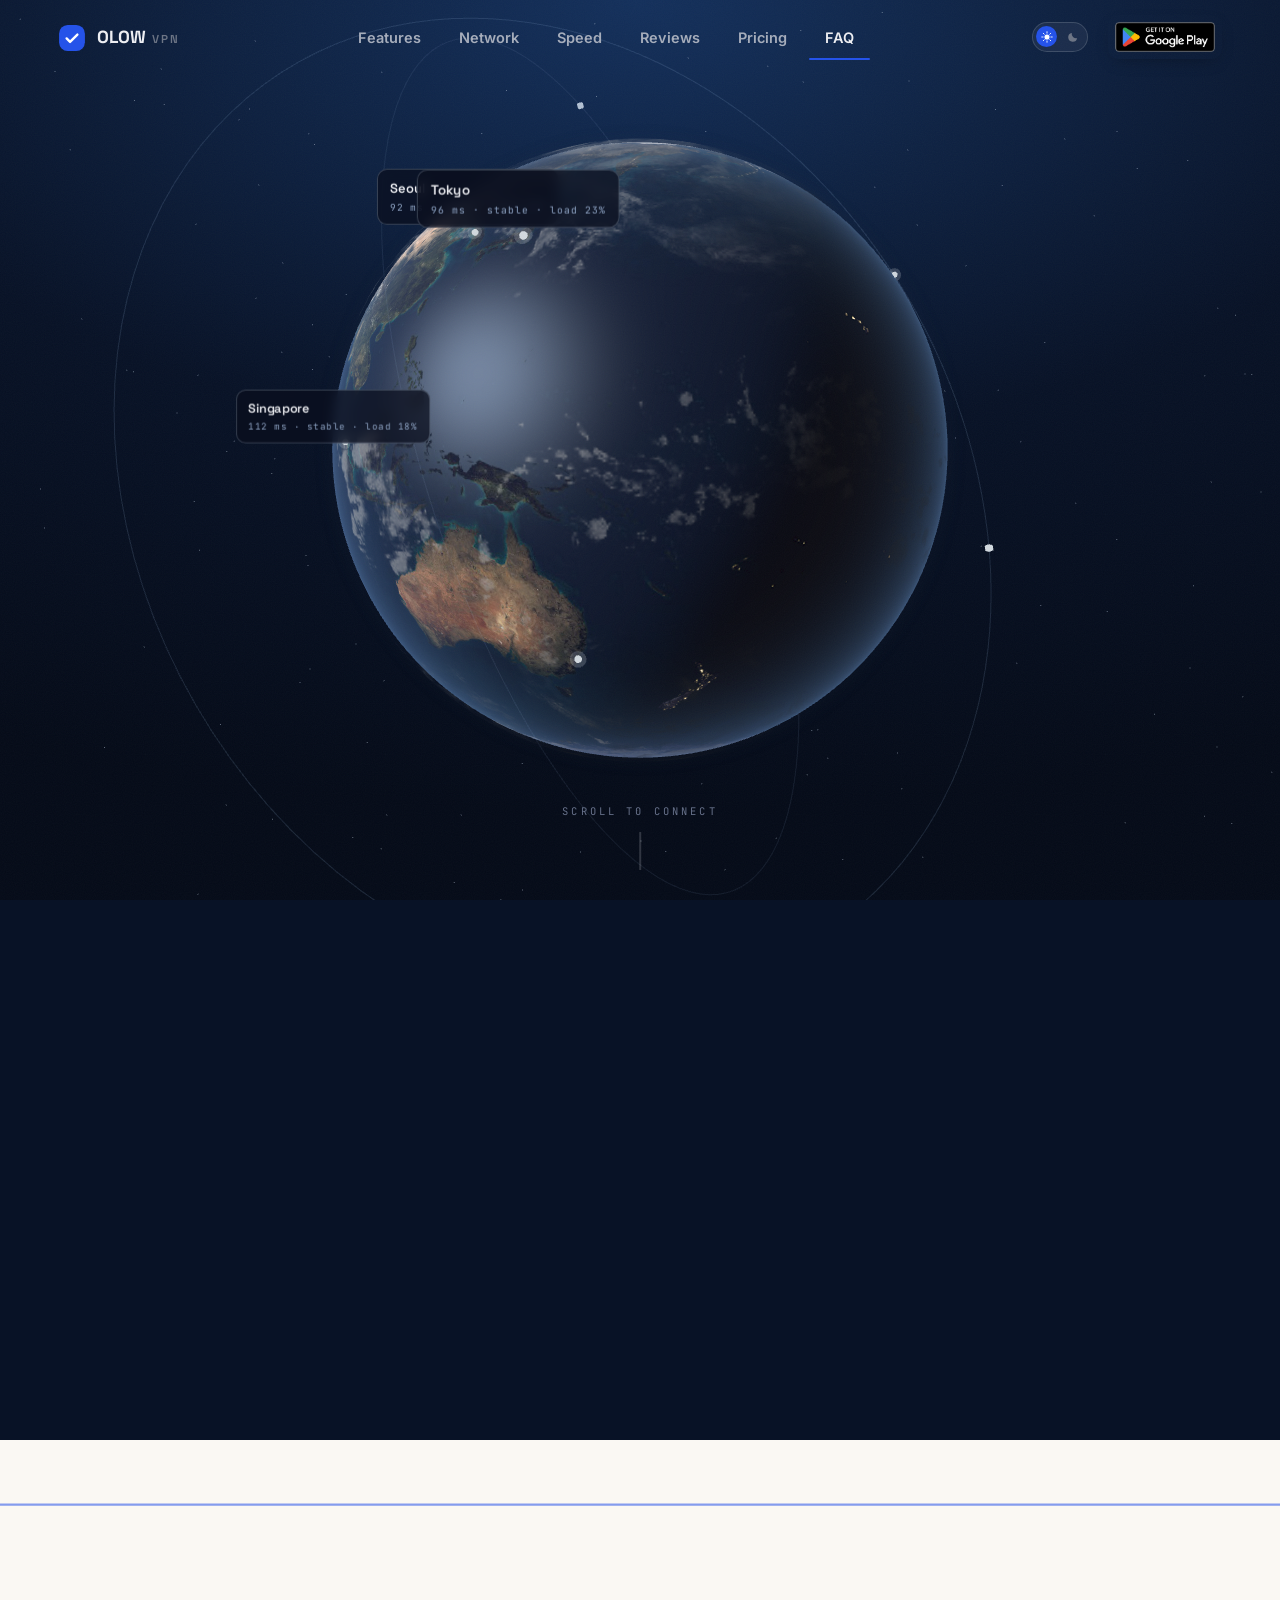
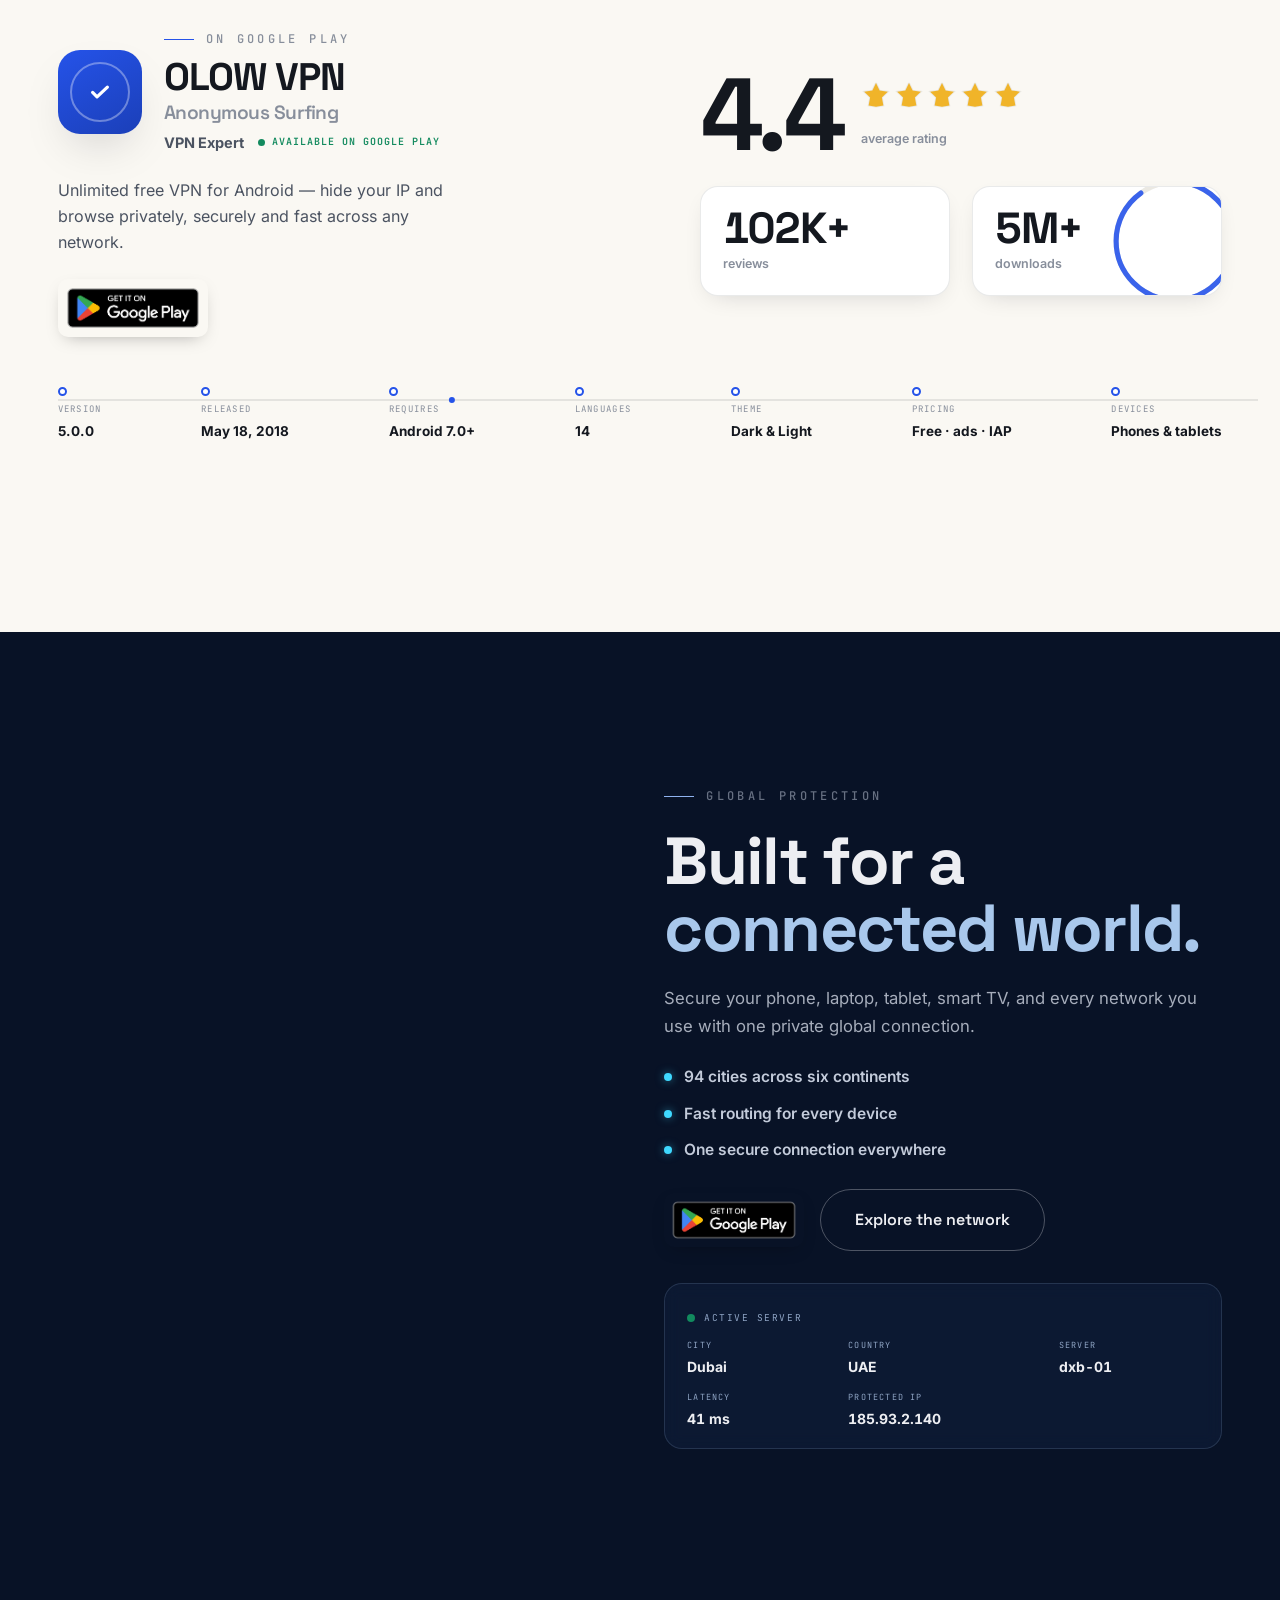
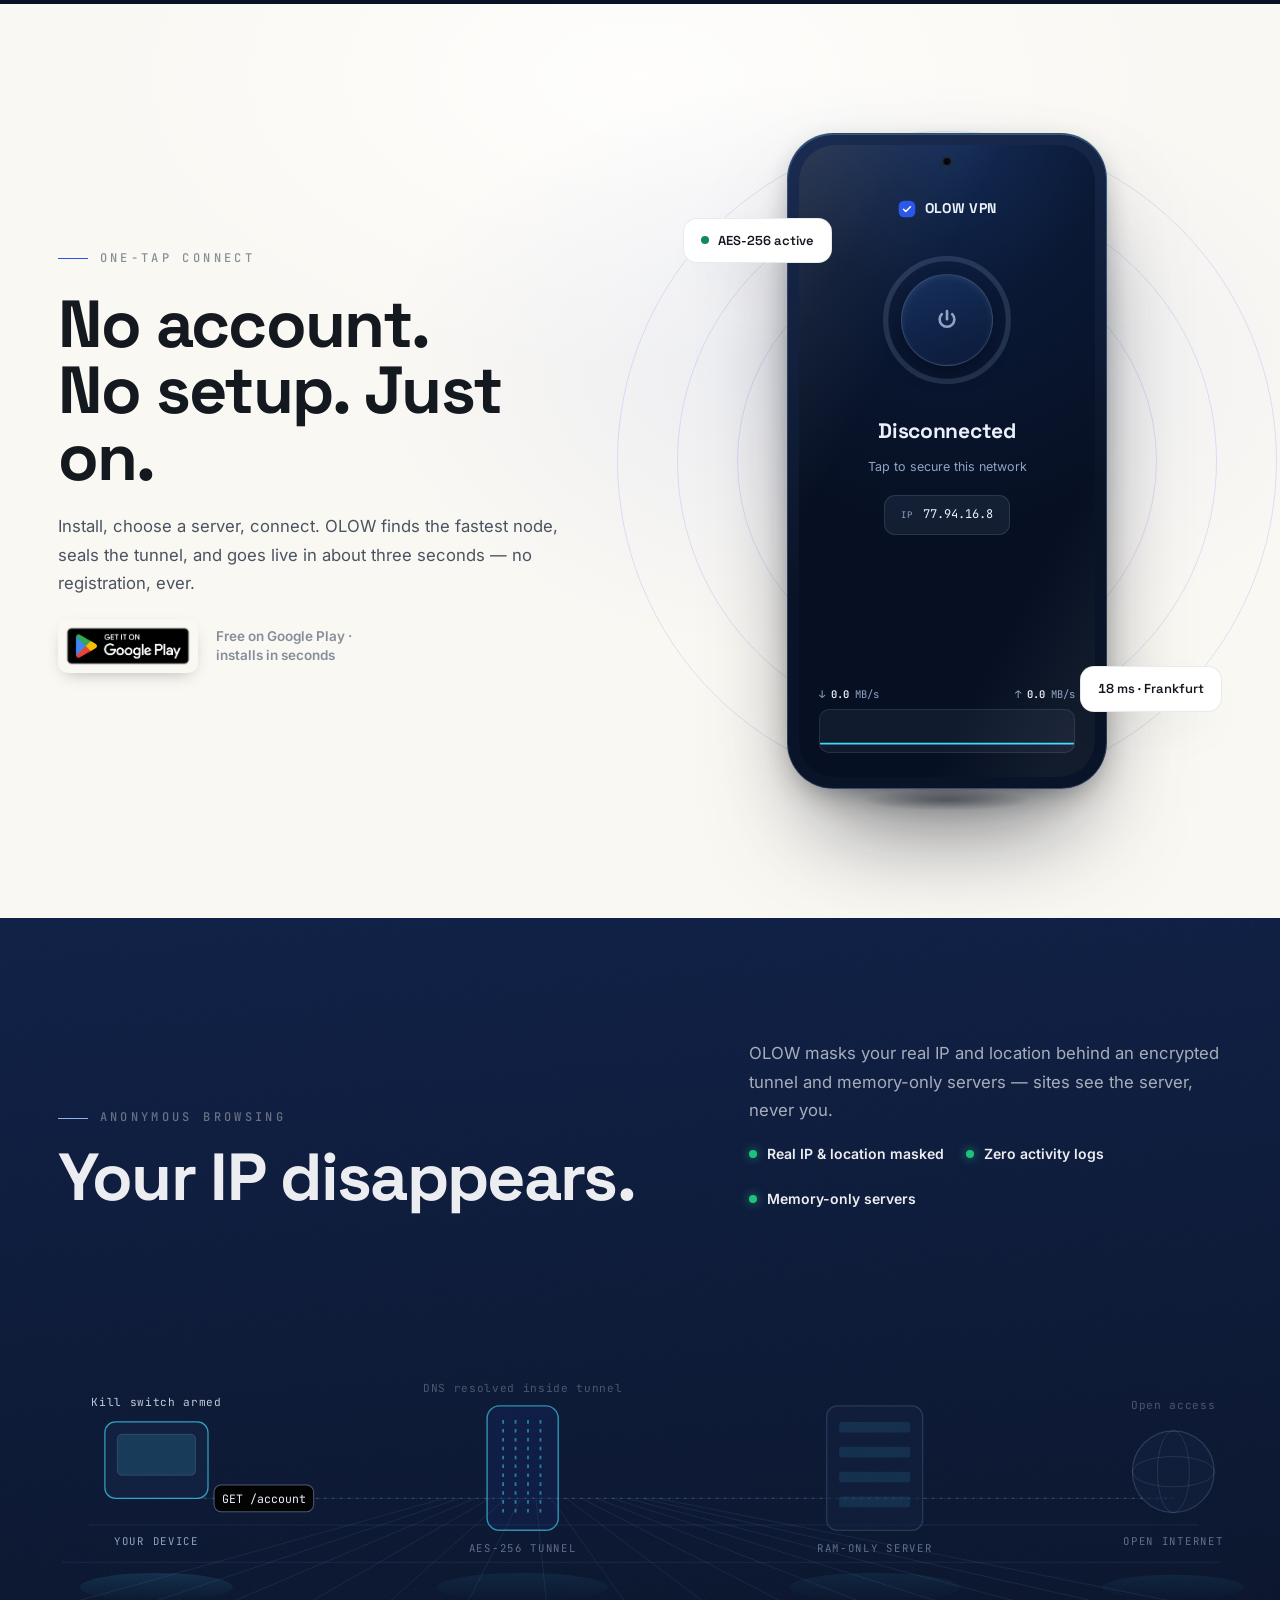
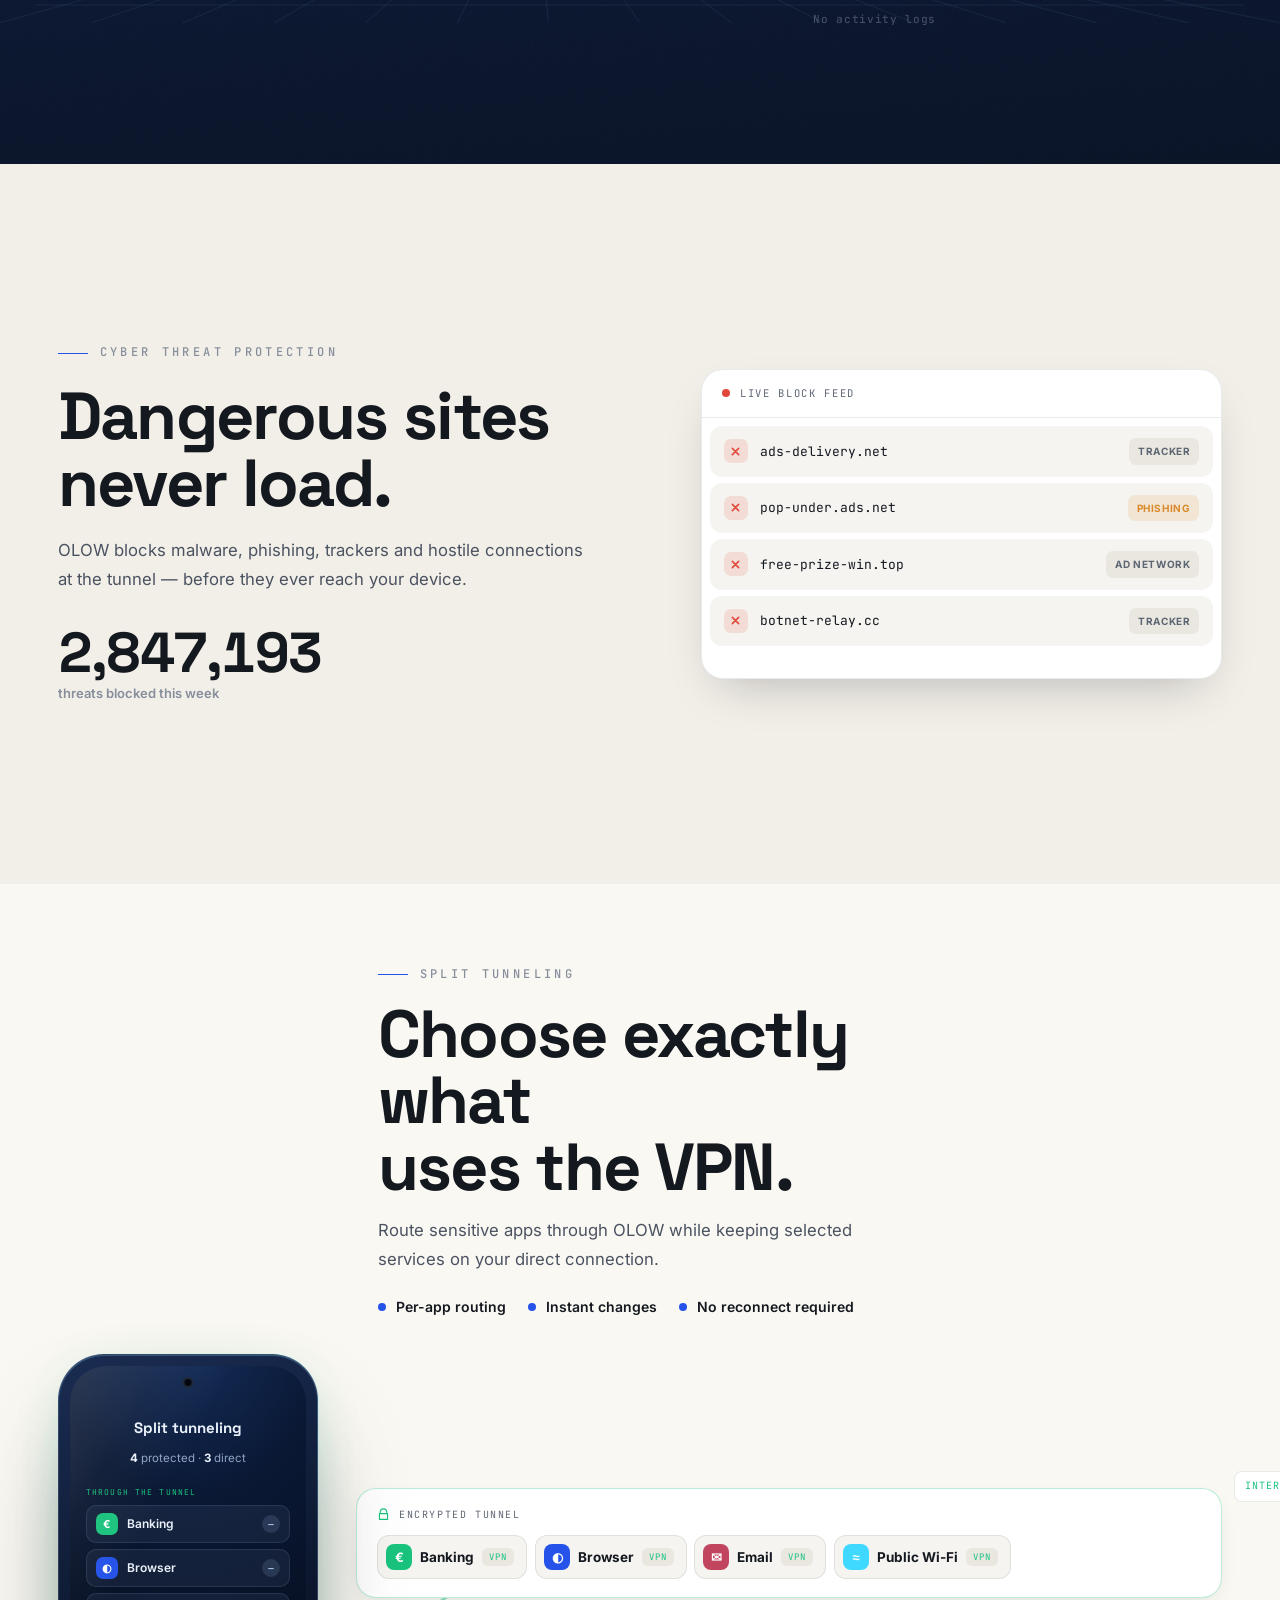
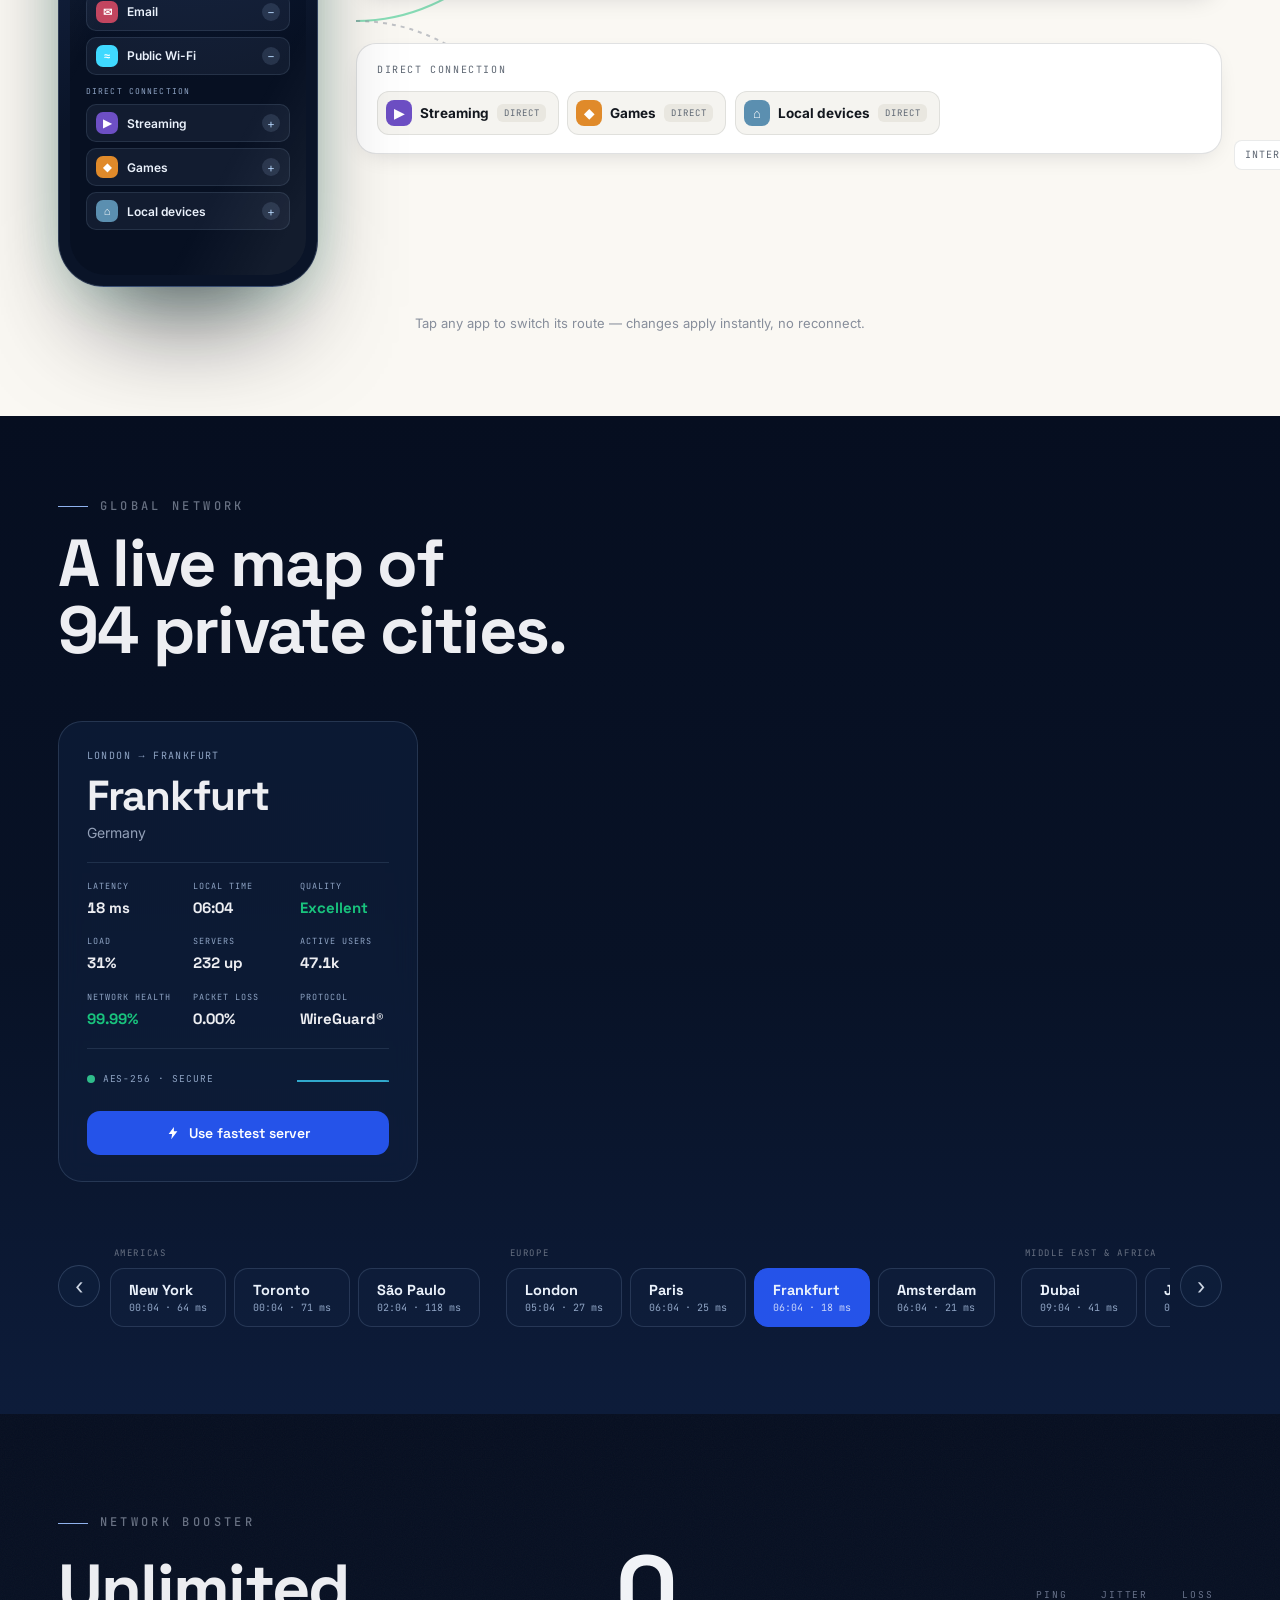
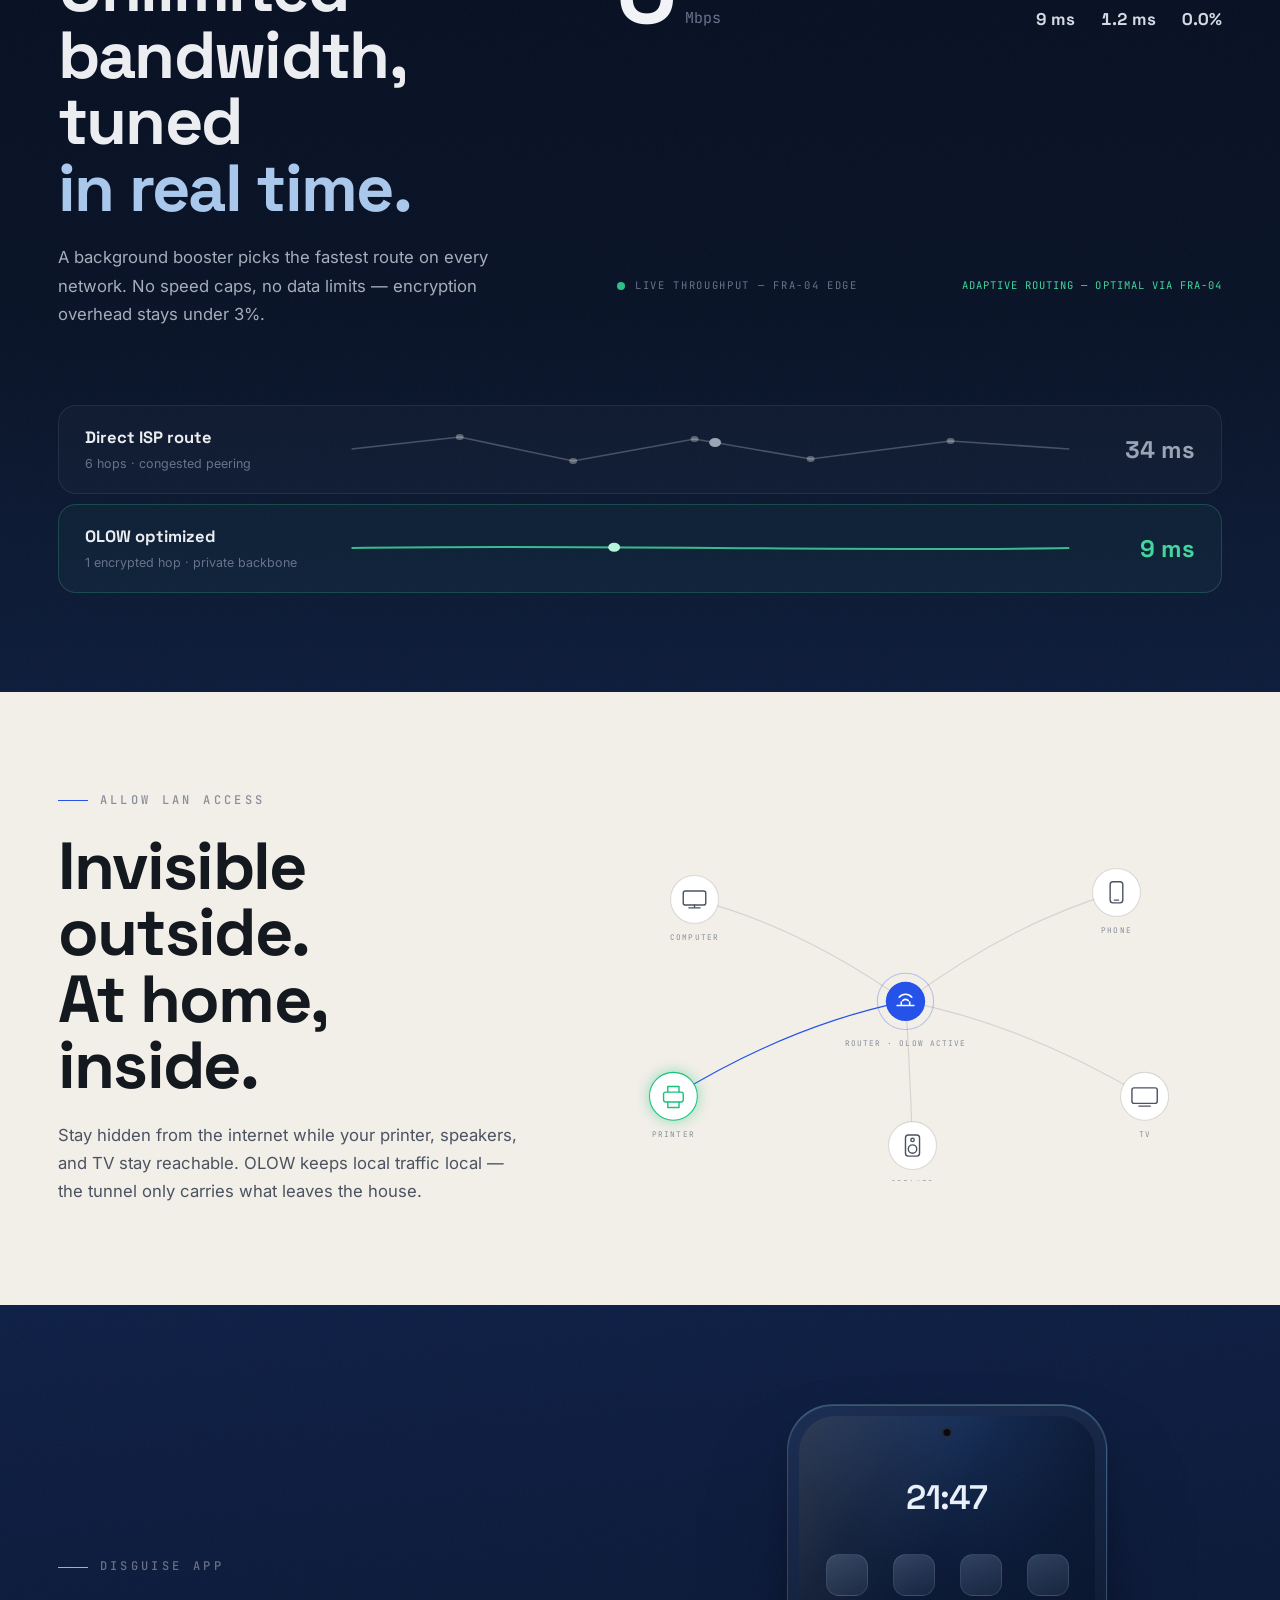
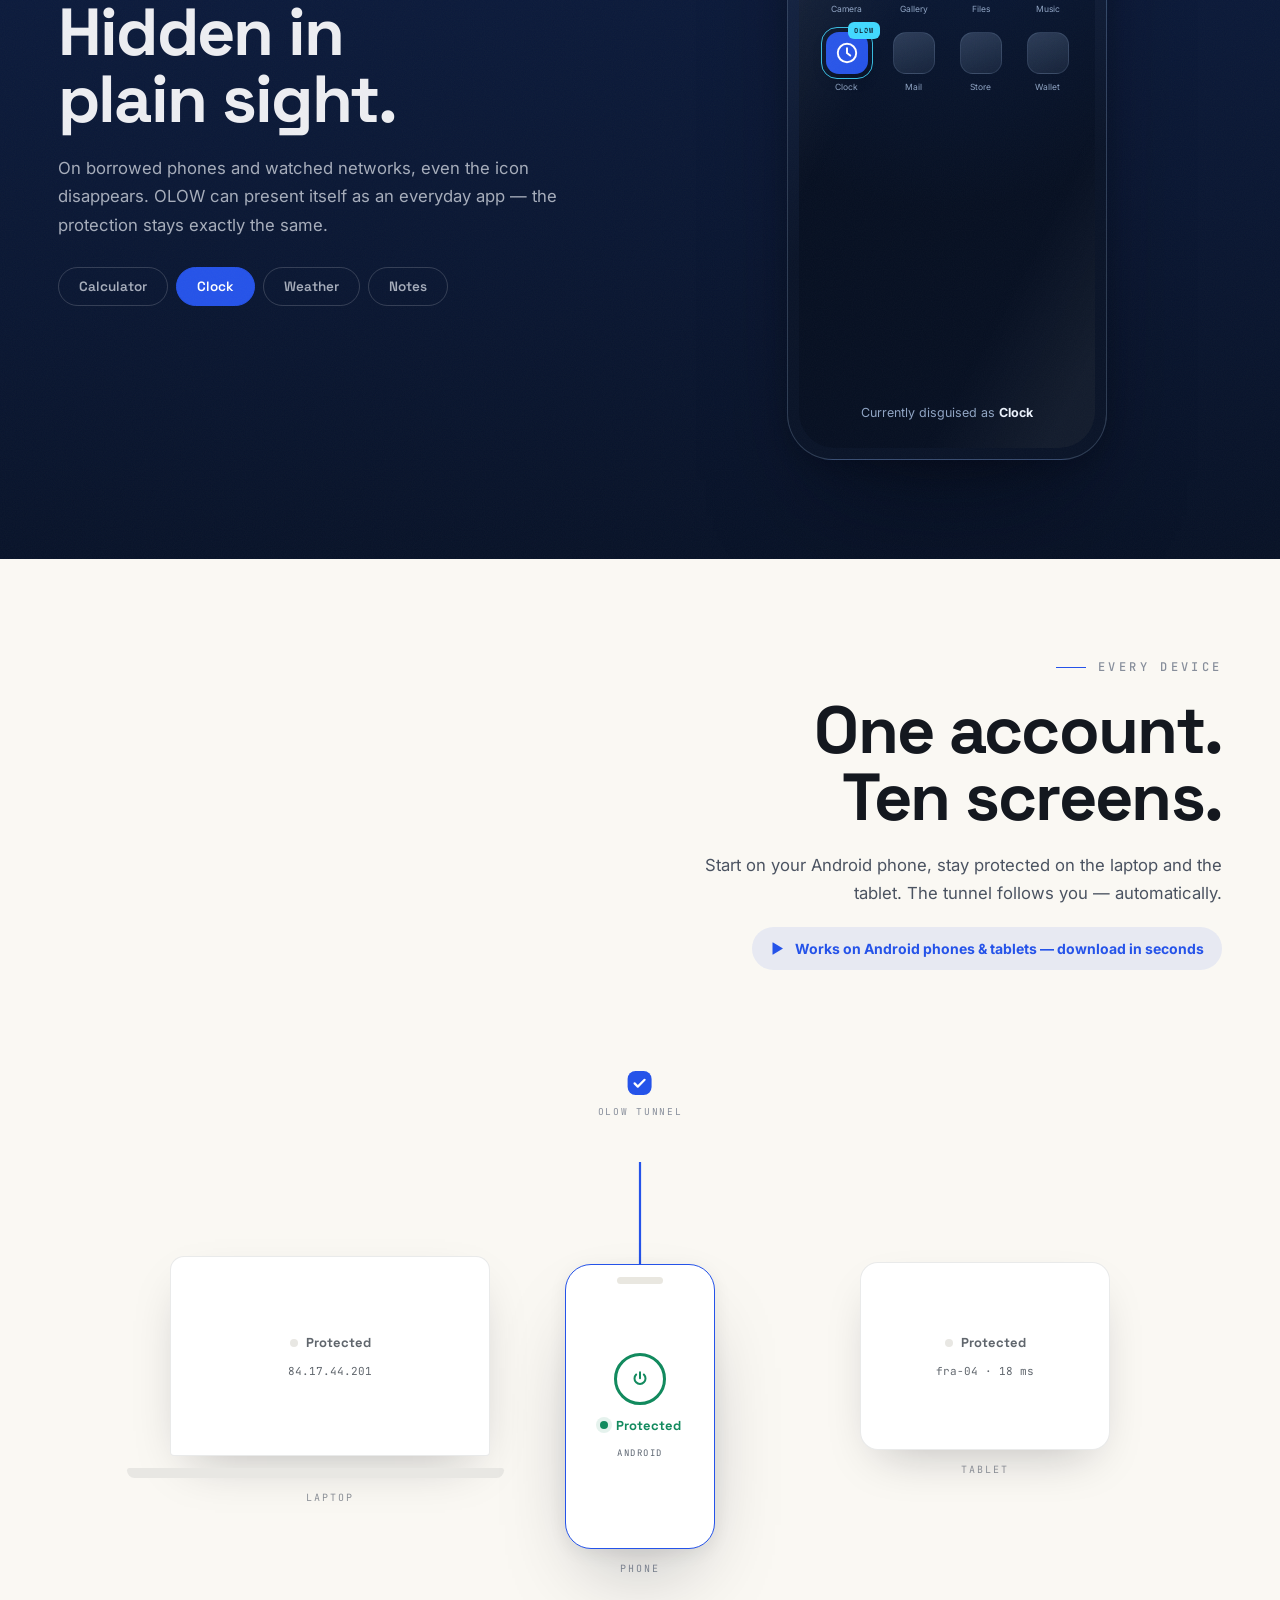
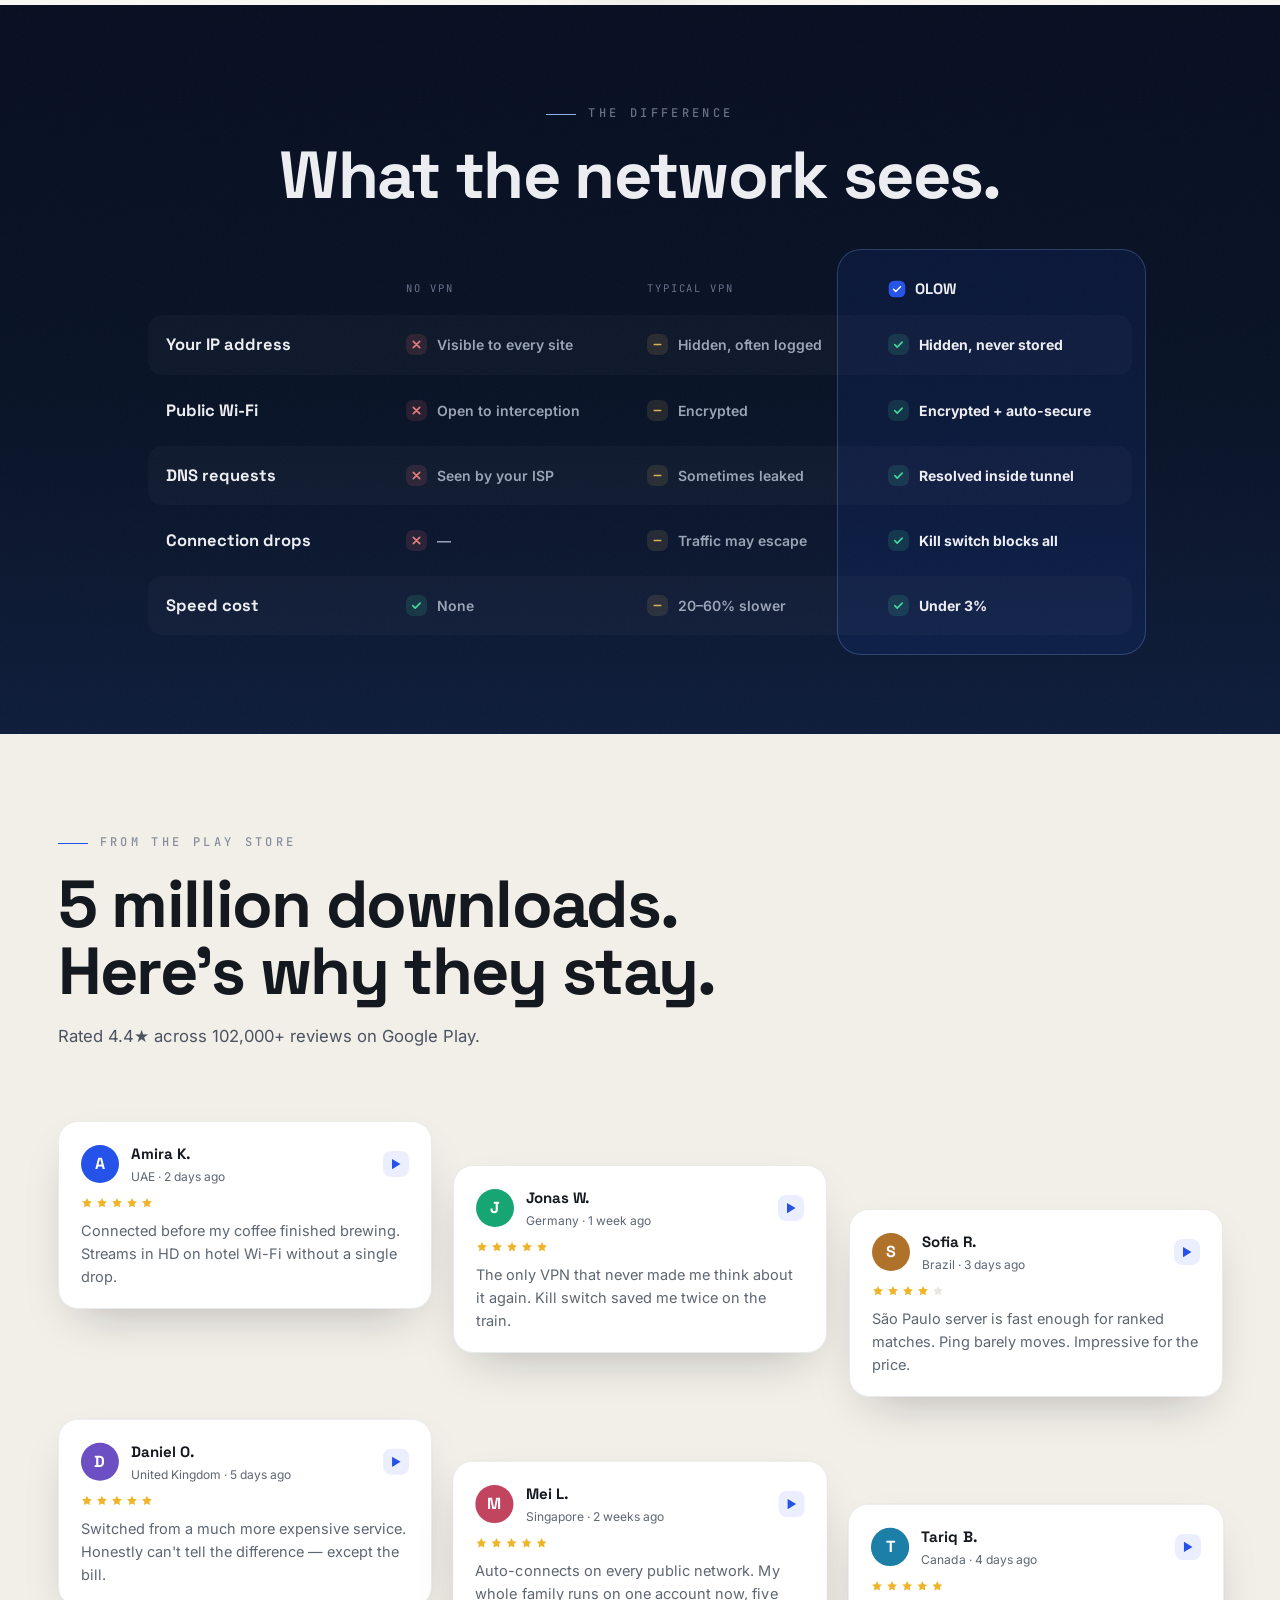
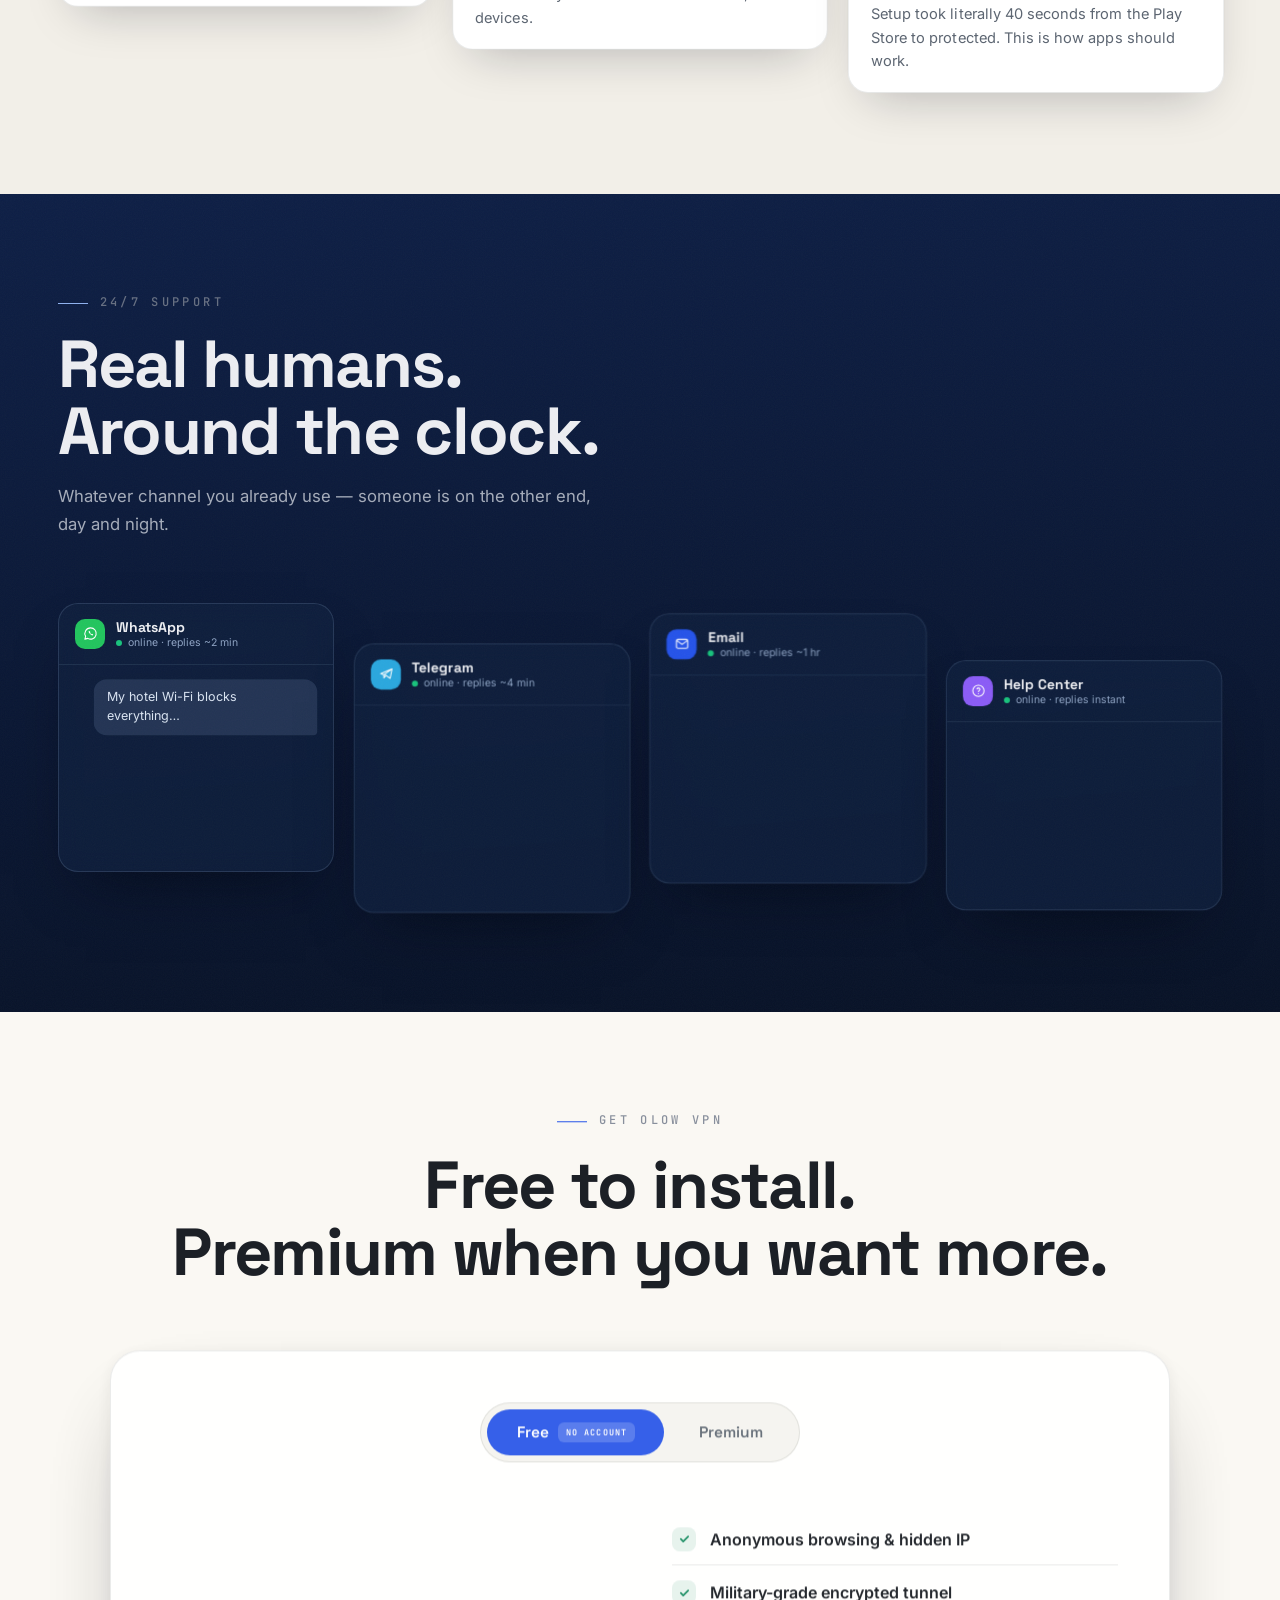
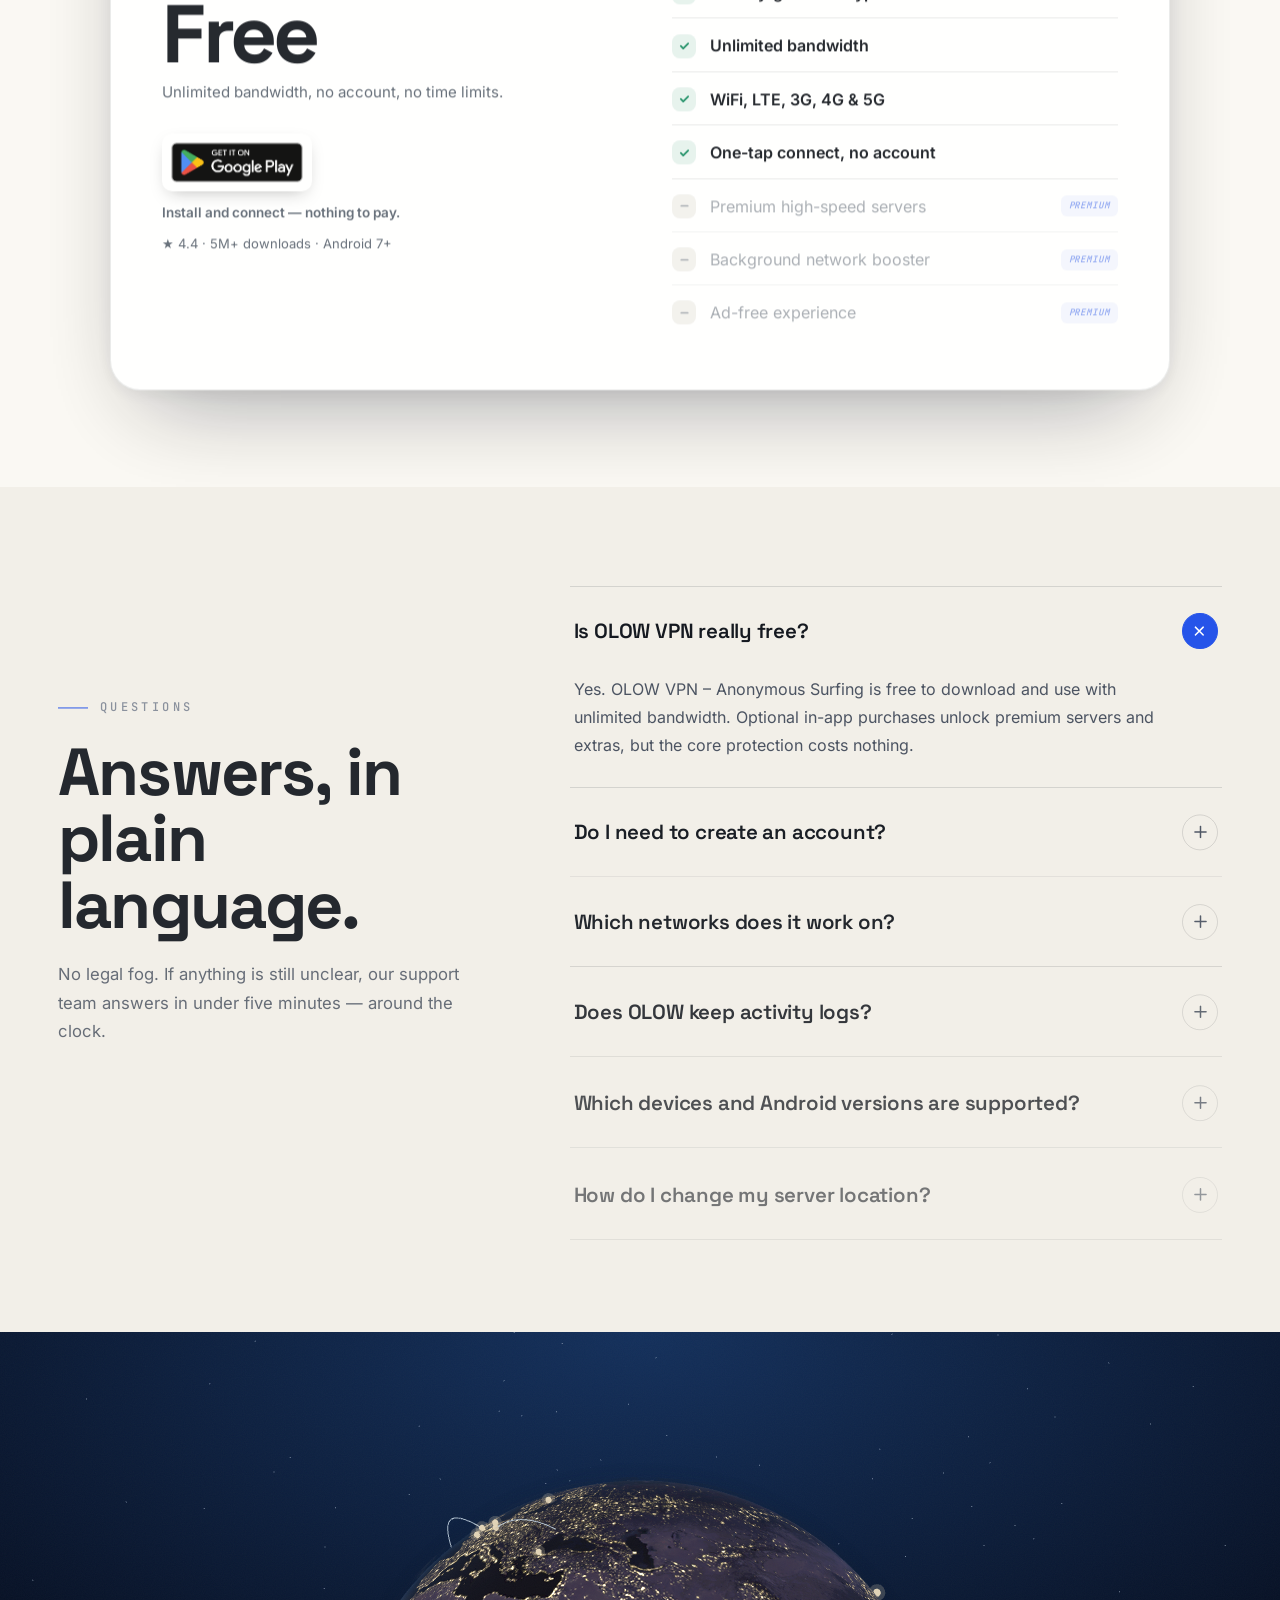
==== commit 6b21e424: "Add files via upload" ====
--- a/index.html
+++ b/index.html
@@ -1 +1 @@
-<!DOCTYPE html><!--IdokD9eJGWraKoBgwntCo--><html lang="en" data-theme="light"><head><meta charSet="utf-8"/><meta name="viewport" content="width=device-width, initial-scale=1"/><link rel="stylesheet" href="./_next/static/css/94b061ed5fbab56c.css" data-precedence="next"/><link rel="stylesheet" href="./_next/static/css/c61b99cea90e42d0.css" data-precedence="next"/><link rel="preload" as="script" fetchPriority="low" href="./_next/static/chunks/webpack-4a0a793af3ac47fa.js"/><script src="./_next/static/chunks/4bd1b696-c023c6e3521b1417.js" async=""></script><script src="./_next/static/chunks/255-64e783496c90356a.js" async=""></script><script src="./_next/static/chunks/main-app-949663e0977eb838.js" async=""></script><script src="./_next/static/chunks/app/layout-4ac92905dd080ef3.js" async=""></script><script src="./_next/static/chunks/c15bf2b0-52e8419f34af26ab.js" async=""></script><script src="./_next/static/chunks/208-586fedaf3933d15f.js" async=""></script><script src="./_next/static/chunks/app/page-e0eff44240a6ea69.js" async=""></script><meta name="theme-color" content="#0a0f1e"/><title>OLOW VPN – Anonymous Surfing · Private everywhere</title><meta name="description" content="OLOW VPN Unlimited Free VPN for Android allows privacy, security, and unrestricted internet access from anywhere. 4.4★ · 102K+ reviews · 5M+ downloads on Google Play."/><link rel="stylesheet" href="fonts.css"/><script>(function(){try{var t=localStorage.getItem("olow-theme");if(t!=="light"&&t!=="dark"){t="light"}document.documentElement.setAttribute("data-theme",t)}catch(e){document.documentElement.setAttribute("data-theme","light")}})();</script><script src="./_next/static/chunks/polyfills-42372ed130431b0a.js" noModule=""></script></head><body><div hidden=""><!--$--><!--/$--></div><header class="header_header__zJOD0  "><div class="header_inner__Gca1C"><a href="#top" class="header_logo__vVwaF" aria-label="OLOW VPN — back to top"><svg width="28" height="28" viewBox="0 0 26 26" fill="none" aria-hidden="true"><rect x="1" y="1" width="24" height="24" rx="8" fill="var(--cobalt)"></rect><path d="M8 13.4l3.2 3.2L18 9.8" stroke="#fff" stroke-width="2.2" stroke-linecap="round" stroke-linejoin="round"></path></svg><span class="header_logoText__ZHN6i">OLOW<span class="header_logoVpn__dAhqc">VPN</span></span></a><nav class="header_nav__7sJ38" aria-label="Primary"><a href="#product" data-id="product" class="header_navLink__5SUnF ">Features</a><a href="#network" data-id="network" class="header_navLink__5SUnF ">Network</a><a href="#speed" data-id="speed" class="header_navLink__5SUnF ">Speed</a><a href="#reviews" data-id="reviews" class="header_navLink__5SUnF ">Reviews</a><a href="#plans" data-id="plans" class="header_navLink__5SUnF ">Pricing</a><a href="#faq" data-id="faq" class="header_navLink__5SUnF ">FAQ</a><span class="header_indicator___W2tk" aria-hidden="true"></span></nav><div class="header_actions__1MHBK"><button class="header_themeBtn__MOcMc" aria-label="Switch to dark theme" title="Toggle theme"><span class="header_themeTrack__8G_iB" data-theme-state="light"><svg viewBox="0 0 16 16" width="12" height="12" aria-hidden="true" class="header_sun__93GdX"><circle cx="8" cy="8" r="3.4" fill="currentColor"></circle><g stroke="currentColor" stroke-width="1.2" stroke-linecap="round"><path d="M8 1v1.8M8 13.2V15M1 8h1.8M13.2 8H15M3 3l1.3 1.3M11.7 11.7L13 13M13 3l-1.3 1.3M4.3 11.7L3 13"></path></g></svg><svg viewBox="0 0 16 16" width="12" height="12" aria-hidden="true" class="header_moon__Cmzwd"><path d="M13.5 9.6A6 6 0 016.4 2.5a6 6 0 107.1 7.1z" fill="currentColor"></path></svg><span class="header_themeThumb__z3_T_"></span></span></button><a href="https://play.google.com/store/apps/details?id=com.olovpn.app" target="_blank" rel="noopener noreferrer" class="play_badge__q7qoK header_cta__DVcw2" aria-label="Download OLOW VPN on Google Play"><img src="badges/google-play-badge.png" alt="Get it on Google Play" width="103" height="40" loading="lazy" decoding="async"/></a><button class="header_burger__3QGBT" aria-label="Open menu" aria-expanded="false" aria-controls="mobile-menu"><span></span><span></span></button></div></div><div id="mobile-menu" class="header_mobileMenu__Ta1Aj" aria-hidden="true"><nav class="header_mobileNav__3ujEx" aria-label="Mobile"><a href="#product" class="header_mobileLink__0yQ_Q" style="transition-delay:0ms" tabindex="-1"><span class="header_mobileIndex__BW6cL">0<!-- -->1</span>Features</a><a href="#network" class="header_mobileLink__0yQ_Q" style="transition-delay:0ms" tabindex="-1"><span class="header_mobileIndex__BW6cL">0<!-- -->2</span>Network</a><a href="#speed" class="header_mobileLink__0yQ_Q" style="transition-delay:0ms" tabindex="-1"><span class="header_mobileIndex__BW6cL">0<!-- -->3</span>Speed</a><a href="#reviews" class="header_mobileLink__0yQ_Q" style="transition-delay:0ms" tabindex="-1"><span class="header_mobileIndex__BW6cL">0<!-- -->4</span>Reviews</a><a href="#plans" class="header_mobileLink__0yQ_Q" style="transition-delay:0ms" tabindex="-1"><span class="header_mobileIndex__BW6cL">0<!-- -->5</span>Pricing</a><a href="#faq" class="header_mobileLink__0yQ_Q" style="transition-delay:0ms" tabindex="-1"><span class="header_mobileIndex__BW6cL">0<!-- -->6</span>FAQ</a></nav><div class="header_mobileFoot__qrtZW" style="transition-delay:0ms"><a href="https://play.google.com/store/apps/details?id=com.olovpn.app" target="_blank" rel="noopener noreferrer" class="play_badge__q7qoK header_menuBadge__gVTrf" aria-label="Download OLOW VPN on Google Play"><img src="badges/google-play-badge.png" alt="Get it on Google Play" width="140" height="54" loading="lazy" decoding="async"/></a><p>Free on Google Play · Android phones &amp; tablets</p></div></div></header><main><div class="opening_wrap__iCeow"><div class="opening_fixed__kI7uy grain" aria-hidden="false"><div class="opening_backdrop__vZ15Q"></div><!--$!--><template data-dgst="BAILOUT_TO_CLIENT_SIDE_RENDERING"></template><!--/$--></div><div class="opening_content__Ngoot"><section id="top" class="hero_wrapper__TdZRR"><div class="hero_viewport__uy_1E"><div class="hero_copy__i1QtE" data-active="false"><span class="eyebrow hero_eyebrowRow__hRXFN">Private · Secure · Fast · Unlimited</span><h1 class="display-xl hero_headline__FtyaS"><span class="hero_lineMask__9pxT8"><span>One tap.</span></span><span class="hero_lineMask__9pxT8"><span class="hero_iceWord__oJXX4">Protected.</span></span></h1><p class="body-copy hero_support__OHm8E">Millions already use OLOW to browse securely across public WiFi, mobile networks and home internet — without changing how they browse.</p><ul class="hero_trust__vtc9A"><li>Military-grade encrypted tunnel</li><li>Unlimited bandwidth, free</li><li>No registration, no logs</li></ul><div class="hero_ctaRow__fhO6g"><span class="hero_badgeShell__xhcKl"><a href="https://play.google.com/store/apps/details?id=com.olovpn.app" target="_blank" rel="noopener noreferrer" class="play_badge__q7qoK " aria-label="Download OLOW VPN on Google Play"><img src="badges/google-play-badge.png" alt="Get it on Google Play" width="150" height="58" loading="lazy" decoding="async"/></a></span><a href="#product" class="btn btn-ghost undefined">See Features</a></div></div><div class="hero_hint__oG2Uo" aria-hidden="true"><span>Scroll to connect</span><i></i></div></div></section><section id="stats" class="playstats_scene__C3rH6"><svg class="playstats_progress__UJNpQ" viewBox="0 0 1440 4" preserveAspectRatio="none" aria-hidden="true"><path d="M0 2 L1440 2" fill="none"></path></svg><div class="container playstats_grid__gEeL9"><div class="playstats_left__qK_Lv"><div class="playstats_iconRow__JYCo5"><div class="playstats_appIcon__rwdzk" aria-hidden="true"><span class="playstats_iconLayer__DNFDd playstats_iconBg__khJRN"></span><span class="playstats_iconLayer__DNFDd playstats_iconRing__0OOPo"></span><svg class="playstats_iconLayer__DNFDd playstats_iconMark__Q_AWk" viewBox="0 0 26 26"><path d="M7 13.4l3.6 3.6L19 9" fill="none" stroke="#fff" stroke-width="2.6" stroke-linecap="round" stroke-linejoin="round"></path></svg></div><div class="playstats_identity__IfrYJ"><span class="eyebrow">On Google Play</span><h2 class="playstats_appName__vNRpH"><span class="playstats_maskLine__q67aD"><span>OLOW VPN</span></span><span class="playstats_maskLine__q67aD"><span class="playstats_sub__pPMvQ">Anonymous Surfing</span></span></h2><span class="playstats_dev__CQkxS">VPN Expert<em class="playstats_status__pSyRe"><i class="playstats_liveDot__LlnG_"></i> Available on Google Play</em></span></div></div><p class="playstats_desc__sO4BS">Unlimited free VPN for Android — hide your IP and browse privately, securely and fast across any network.</p><a href="https://play.google.com/store/apps/details?id=com.olovpn.app" target="_blank" rel="noopener noreferrer" class="play_badge__q7qoK playstats_badge__vOke5" aria-label="Download OLOW VPN on Google Play"><img src="badges/google-play-badge.png" alt="Get it on Google Play" width="150" height="58" loading="lazy" decoding="async"/></a></div><div class="playstats_right__xGgdH"><div class="playstats_ratingBlock___KYbF"><span class="playstats_ratingNum__7UwXz">4.4</span><div class="playstats_stars__iY9Mx"><div class="playstats_starRow__j_hrt"><svg viewBox="0 0 24 24" width="30" height="30" aria-hidden="true" data-star="0"><path class="playstats_starOutline__WeYxo" d="M12 2.4l2.9 6 6.6.9-4.8 4.6 1.2 6.5L12 21.3 6.1 20.4l1.2-6.5L2.5 9.3l6.6-.9z" fill="none"></path></svg><svg viewBox="0 0 24 24" width="30" height="30" aria-hidden="true" data-star="1"><path class="playstats_starOutline__WeYxo" d="M12 2.4l2.9 6 6.6.9-4.8 4.6 1.2 6.5L12 21.3 6.1 20.4l1.2-6.5L2.5 9.3l6.6-.9z" fill="none"></path></svg><svg viewBox="0 0 24 24" width="30" height="30" aria-hidden="true" data-star="2"><path class="playstats_starOutline__WeYxo" d="M12 2.4l2.9 6 6.6.9-4.8 4.6 1.2 6.5L12 21.3 6.1 20.4l1.2-6.5L2.5 9.3l6.6-.9z" fill="none"></path></svg><svg viewBox="0 0 24 24" width="30" height="30" aria-hidden="true" data-star="3"><path class="playstats_starOutline__WeYxo" d="M12 2.4l2.9 6 6.6.9-4.8 4.6 1.2 6.5L12 21.3 6.1 20.4l1.2-6.5L2.5 9.3l6.6-.9z" fill="none"></path></svg><svg viewBox="0 0 24 24" width="30" height="30" aria-hidden="true" data-star="4"><path class="playstats_starOutline__WeYxo" d="M12 2.4l2.9 6 6.6.9-4.8 4.6 1.2 6.5L12 21.3 6.1 20.4l1.2-6.5L2.5 9.3l6.6-.9z" fill="none"></path></svg></div><div class="playstats_starFill___5QWv"><svg viewBox="0 0 24 24" width="30" height="30" aria-hidden="true" data-star="0"><path d="M12 2.4l2.9 6 6.6.9-4.8 4.6 1.2 6.5L12 21.3 6.1 20.4l1.2-6.5L2.5 9.3l6.6-.9z"></path></svg><svg viewBox="0 0 24 24" width="30" height="30" aria-hidden="true" data-star="1"><path d="M12 2.4l2.9 6 6.6.9-4.8 4.6 1.2 6.5L12 21.3 6.1 20.4l1.2-6.5L2.5 9.3l6.6-.9z"></path></svg><svg viewBox="0 0 24 24" width="30" height="30" aria-hidden="true" data-star="2"><path d="M12 2.4l2.9 6 6.6.9-4.8 4.6 1.2 6.5L12 21.3 6.1 20.4l1.2-6.5L2.5 9.3l6.6-.9z"></path></svg><svg viewBox="0 0 24 24" width="30" height="30" aria-hidden="true" data-star="3"><path d="M12 2.4l2.9 6 6.6.9-4.8 4.6 1.2 6.5L12 21.3 6.1 20.4l1.2-6.5L2.5 9.3l6.6-.9z"></path></svg><svg viewBox="0 0 24 24" width="30" height="30" aria-hidden="true" data-star="4"><path d="M12 2.4l2.9 6 6.6.9-4.8 4.6 1.2 6.5L12 21.3 6.1 20.4l1.2-6.5L2.5 9.3l6.6-.9z"></path></svg></div></div><span class="playstats_metricSub__nPzqR">average rating</span></div><div class="playstats_duo__UzVrb"><div class="playstats_metric__qkD4B"><span class="playstats_metricNum__s3W9h">102K+</span><span class="playstats_metricSub__nPzqR">reviews</span></div><div class="playstats_metric__qkD4B playstats_metricRing__KB61z"><svg class="playstats_ring__LC_yr" viewBox="0 0 100 100" aria-hidden="true"><circle class="playstats_ringTrack___E_sX" cx="50" cy="50" r="46"></circle><circle class="playstats_ringArc__ekRtr" cx="50" cy="50" r="46"></circle></svg><span class="playstats_metricNum__s3W9h">5M+</span><span class="playstats_metricSub__nPzqR">downloads</span></div></div></div></div><div class="container playstats_railWrap__s3mdR"><svg class="playstats_railLine__fQf0l" viewBox="0 0 1200 20" preserveAspectRatio="none" aria-hidden="true"><path d="M0 10 L1200 10" fill="none"></path><circle r="3" class="playstats_railDot__mXfqh"></circle></svg><div class="playstats_rail__HjdZk"><div class="playstats_node__RSiH4"><span class="playstats_nodeDot__UhM3Z"></span><i>Version</i><b>5.0.0</b></div><div class="playstats_node__RSiH4"><span class="playstats_nodeDot__UhM3Z"></span><i>Released</i><b>May 18, 2018</b></div><div class="playstats_node__RSiH4"><span class="playstats_nodeDot__UhM3Z"></span><i>Requires</i><b>Android 7.0+</b></div><div class="playstats_node__RSiH4"><span class="playstats_nodeDot__UhM3Z"></span><i>Languages</i><b>14</b></div><div class="playstats_node__RSiH4"><span class="playstats_nodeDot__UhM3Z"></span><i>Theme</i><b>Dark &amp; Light</b></div><div class="playstats_node__RSiH4"><span class="playstats_nodeDot__UhM3Z"></span><i>Pricing</i><b>Free · ads · IAP</b></div><div class="playstats_node__RSiH4"><span class="playstats_nodeDot__UhM3Z"></span><i>Devices</i><b>Phones &amp; tablets</b></div></div></div></section><section id="world" class="world_scene__eRGpf"><div class="container world_grid__wZeyg"><div class="world_copy__oyCOM"><span class="eyebrow">Global protection</span><h2 class="display-l world_headline__Watoi"><span class="world_mask___wiNk"><span>Built for a</span></span><span class="world_mask___wiNk"><span class="world_iceWord__QceBX">connected world.</span></span></h2><p class="body-copy world_support__1_oFs">Secure your phone, laptop, tablet, smart TV, and every network you use with one private global connection.</p><ul class="world_points__FNt_u"><li>94 cities across six continents</li><li>Fast routing for every device</li><li>One secure connection everywhere</li></ul><div class="world_ctaRow__uVWmf"><a href="https://play.google.com/store/apps/details?id=com.olovpn.app" target="_blank" rel="noopener noreferrer" class="play_badge__q7qoK " aria-label="Download OLOW VPN on Google Play"><img src="badges/google-play-badge.png" alt="Get it on Google Play" width="140" height="54" loading="lazy" decoding="async"/></a><a href="#network" class="btn btn-ghost">Explore the network</a></div><div class="world_live__O7YRe"><span class="world_liveKicker__y_Y9s"><span class="dot dot--pulse"></span> Active server</span><div class="world_liveStats__gg_nl"><span><i>City</i><b>Tokyo</b></span><span><i>Country</i><b>Japan</b></span><span><i>Server</i><b>tyo-03</b></span><span><i>Latency</i><b>96<!-- --> ms</b></span><span><i>Protected IP</i><b>45.14.71.9</b></span></div></div></div></div></section></div></div><section id="product" class="onetap_scene__gI8tk"><div class="onetap_studio__Gd0CV" aria-hidden="true"></div><div class="container onetap_grid__k9lrK"><div class="onetap_copy__ZanUu"><span class="eyebrow">One-tap connect</span><h2 class="display-l">No account.<br/>No setup. Just on.</h2><p class="body-copy">Install, choose a server, connect. OLOW finds the fastest node, seals the tunnel, and goes live in about three seconds — no registration, ever.</p><div class="onetap_ctaRow__auluP"><a href="https://play.google.com/store/apps/details?id=com.olovpn.app" target="_blank" rel="noopener noreferrer" class="play_badge__q7qoK " aria-label="Download OLOW VPN on Google Play"><img src="badges/google-play-badge.png" alt="Get it on Google Play" width="140" height="54" loading="lazy" decoding="async"/></a><span class="onetap_note__4BeJE">Free on Google Play · installs in seconds</span></div></div><div class="onetap_stage__tKTnp" data-stage="off"><span class="onetap_bgRing__VXDpD onetap_r1__9O_nB" aria-hidden="true"></span><span class="onetap_bgRing__VXDpD onetap_r2__6O0Ei" aria-hidden="true"></span><span class="onetap_bgRing__VXDpD onetap_r3__7v_Rt" aria-hidden="true"></span><span class="onetap_orb__29QgU onetap_orbA__Oj73q" aria-hidden="true"><i></i></span><span class="onetap_orb__29QgU onetap_orbB__Tilte" aria-hidden="true"><i></i></span><span class="onetap_deviceShadow__QhikD" aria-hidden="true"></span><div class="phone_wrap__uhYrM "><div class="phone_body__xueuW" data-glow="false"><span class="phone_cam__1TiUr" aria-hidden="true"></span><div class="phone_screen__9RW_N"><div class="onetap_app__Kx3D8"><header class="onetap_appHead__egecW"><svg width="18" height="18" viewBox="0 0 26 26" fill="none" aria-hidden="true"><rect x="1" y="1" width="24" height="24" rx="8" fill="var(--cobalt)"></rect><path d="M8 13.4l3.2 3.2L18 9.8" stroke="#fff" stroke-width="2.2" stroke-linecap="round" stroke-linejoin="round"></path></svg>OLOW VPN</header><div class="onetap_ringZone__uZn51"><span class="onetap_radar__ZfLZ5" aria-hidden="true"></span><svg viewBox="0 0 140 140" class="onetap_ring__FyXLs" aria-hidden="true"><circle class="onetap_ringTrack__u_eQi" cx="70" cy="70" r="58"></circle><circle class="onetap_ringArc__WfwfO" cx="70" cy="70" r="58"></circle></svg><button class="onetap_power__6_cAM" type="button" aria-label="Connect"><svg viewBox="0 0 24 24" width="26" height="26" aria-hidden="true"><path d="M12 3.8v7.4" stroke="currentColor" stroke-width="2.4" stroke-linecap="round"></path><path d="M7.2 6.6a6.8 6.8 0 109.6 0" stroke="currentColor" stroke-width="2.4" stroke-linecap="round" fill="none"></path></svg></button></div><span class="onetap_status__AzSAG">Disconnected</span><span class="onetap_statusSub__4j3uJ">Tap to secure this network</span><div class="onetap_ipRow__fIwMf"><em>IP</em><span>77.94.16.8</span></div><div class="onetap_traffic__zjHmV"><div class="onetap_trafficNums__9d4lA"><span>↓ <b>0.0</b> MB/s</span><span>↑ <b>0.0</b> MB/s</span></div><svg viewBox="0 0 100 40" preserveAspectRatio="none" class="onetap_graph__INMfp" aria-hidden="true"><polyline points=""></polyline></svg></div><span class="onetap_sweep__Dz3KF" aria-hidden="true"></span></div></div><span class="phone_glass__k9KCO" aria-hidden="true"></span><span class="phone_rim__BIxIb" aria-hidden="true"></span></div></div><span class="onetap_chip__f7G_b onetap_chipA__cKmlP"><span class="dot dot--pulse"></span> AES-256 active</span><span class="onetap_chip__f7G_b onetap_chipB__YgH9o">18 ms · <!-- -->Frankfurt</span></div></div></section><section id="privacy" class="mood-indigo grain privacy_scene__b4zzh"><div class="container privacy_head__pRwso"><div class="privacy_copy__R9vsM"><span class="eyebrow">Anonymous browsing</span><h2 class="display-l">Your IP disappears.</h2></div><div class="privacy_aside__Xa8Zv"><p class="body-copy">OLOW masks your real IP and location behind an encrypted tunnel and memory-only servers — sites see the server, never you.</p><ul class="privacy_proof__rnYsK"><li>Real IP &amp; location masked</li><li>Zero activity logs</li><li>Memory-only servers</li></ul></div></div><div class="privacy_stage__97_S2"><svg viewBox="0 0 1440 480" class="privacy_scene3d__DNONy" preserveAspectRatio="xMidYMid slice" role="img" aria-label="Data travelling from your device through an encrypted tunnel and a memory-only server to the open internet"><defs><linearGradient id="privFloor" x1="0" y1="0" x2="0" y2="1"><stop offset="0%" stop-color="rgba(63,217,255,0.12)"></stop><stop offset="100%" stop-color="rgba(63,217,255,0)"></stop></linearGradient></defs><g class="privacy_grid__Lq8Od"><line x1="40" y1="420" x2="1400" y2="420"></line><line x1="70" y1="372" x2="1374" y2="372"></line><line x1="100" y1="330" x2="1348" y2="330"></line><line x1="130" y1="300" x2="1322" y2="300"></line><line x1="0" y1="440" x2="500" y2="300"></line><line x1="102.85714285714285" y1="440" x2="517.1428571428571" y2="300"></line><line x1="205.7142857142857" y1="440" x2="534.2857142857142" y2="300"></line><line x1="308.57142857142856" y1="440" x2="551.4285714285714" y2="300"></line><line x1="411.4285714285714" y1="440" x2="568.5714285714286" y2="300"></line><line x1="514.2857142857143" y1="440" x2="585.7142857142857" y2="300"></line><line x1="617.1428571428571" y1="440" x2="602.8571428571429" y2="300"></line><line x1="720" y1="440" x2="620" y2="300"></line><line x1="822.8571428571428" y1="440" x2="637.1428571428571" y2="300"></line><line x1="925.7142857142858" y1="440" x2="654.2857142857143" y2="300"></line><line x1="1028.5714285714287" y1="440" x2="671.4285714285714" y2="300"></line><line x1="1131.4285714285713" y1="440" x2="688.5714285714286" y2="300"></line><line x1="1234.2857142857142" y1="440" x2="705.7142857142857" y2="300"></line><line x1="1337.142857142857" y1="440" x2="722.8571428571429" y2="300"></line><line x1="1440" y1="440" x2="740" y2="300"></line></g><path id="privWire" d="M 176 300 L 1320 300" fill="none" class="privacy_wire___oXxV"></path><g data-station="device" class="privacy_station__p8fIL"><ellipse cx="176" cy="400" rx="86" ry="16" class="privacy_pad__xg_KJ"></ellipse><rect x="118" y="214" width="116" height="86" rx="12" class="privacy_slab__WIC7l"></rect><rect x="132" y="228" width="88" height="46" rx="5" class="privacy_screen__EnqPL"></rect><text x="176" y="352" class="privacy_slabLabel__hZ6X3">YOUR DEVICE</text><text x="176" y="196" class="privacy_anno__zOefd">Kill switch armed</text></g><g data-station="tunnel" class="privacy_station__p8fIL"><ellipse cx="588" cy="400" rx="96" ry="16" class="privacy_pad__xg_KJ"></ellipse><rect x="548" y="196" width="80" height="140" rx="14" class="privacy_gate__AAHJo"></rect><line x1="566" y1="212" x2="566" y2="320" class="privacy_hatch__EzRqW"></line><line x1="580" y1="212" x2="580" y2="320" class="privacy_hatch__EzRqW"></line><line x1="594" y1="212" x2="594" y2="320" class="privacy_hatch__EzRqW"></line><line x1="608" y1="212" x2="608" y2="320" class="privacy_hatch__EzRqW"></line><text x="588" y="360" class="privacy_slabLabel__hZ6X3">AES-256 TUNNEL</text><text x="588" y="180" class="privacy_anno__zOefd">DNS resolved inside tunnel</text></g><g data-station="server" class="privacy_station__p8fIL"><ellipse cx="984" cy="400" rx="96" ry="16" class="privacy_pad__xg_KJ"></ellipse><rect x="930" y="196" width="108" height="140" rx="12" class="privacy_slab__WIC7l"></rect><rect x="944" y="214" width="80" height="12" rx="3" class="privacy_rackSlot__woQAF"></rect><rect x="944" y="242" width="80" height="12" rx="3" class="privacy_rackSlot__woQAF"></rect><rect x="944" y="270" width="80" height="12" rx="3" class="privacy_rackSlot__woQAF"></rect><rect x="944" y="298" width="80" height="12" rx="3" class="privacy_rackSlot__woQAF"></rect><text x="984" y="360" class="privacy_slabLabel__hZ6X3">RAM-ONLY SERVER</text><text x="984" y="184" class="privacy_ramFlash__lPZii" style="opacity:0">0 bytes written to disk</text><text x="984" y="440" class="privacy_anno__zOefd">No activity logs</text></g><g data-station="dest" class="privacy_station__p8fIL"><ellipse cx="1320" cy="400" rx="80" ry="14" class="privacy_pad__xg_KJ"></ellipse><circle cx="1320" cy="270" r="46" class="privacy_globe__GiiGA"></circle><ellipse cx="1320" cy="270" rx="46" ry="17" class="privacy_globeRing__zr5n_"></ellipse><ellipse cx="1320" cy="270" rx="18" ry="46" class="privacy_globeRing__zr5n_"></ellipse><text x="1320" y="352" class="privacy_slabLabel__hZ6X3">OPEN INTERNET</text><text x="1320" y="200" class="privacy_anno__zOefd">Open access</text></g><g class="privacy_packet__zJQ0k" data-mode="plain"><rect x="-56" y="-15" width="112" height="30" rx="8" class="privacy_packetBody__OiaTL"></rect><text x="0" y="5" class="privacy_packetText__J5Z84">GET /account</text></g></svg></div></section><section id="threats" class="section mood-warm threats_scene__PEwW6"><div class="container threats_inner__wnHML"><div class="threats_copy__USttM"><span class="eyebrow">Cyber threat protection</span><h2 class="display-l">Dangerous sites<br/>never load.</h2><p class="body-copy">OLOW blocks malware, phishing, trackers and hostile connections at the tunnel — before they ever reach your device.</p><div class="threats_counter__vw4c6"><b>2,847,193</b><i>threats blocked this week</i></div></div><div class="threats_feed__tzaMH" aria-hidden="true"><div class="threats_feedHead__LXf81"><span class="threats_scan__NIyVP"></span> Live block feed</div><ul class="threats_feedList__Zl13v"></ul></div></div></section><section id="split" class="mood-bright split_scene__kwaWx"><div class="container split_head__ZKTpm"><span class="eyebrow">Split tunneling</span><h2 class="display-l">Choose exactly what<br/>uses the VPN.</h2><p class="body-copy">Route sensitive apps through OLOW while keeping selected services on your direct connection.</p><ul class="split_proof__DW1gu"><li>Per-app routing</li><li>Instant changes</li><li>No reconnect required</li></ul></div><div class="container"><div class="split_board__ciBjy"><div class="split_phoneCol__fCr5_"><div class="phone_wrap__uhYrM "><div class="phone_body__xueuW" data-glow="true"><span class="phone_cam__1TiUr" aria-hidden="true"></span><div class="phone_screen__9RW_N"><div class="split_app__iGWsu"><header class="split_appHead__lJUn_">Split tunneling</header><span class="split_count__HeNzx"><b>4</b> protected · <b>3</b> direct</span><div class="split_appGroups__S8Mfo"><span class="split_groupTag__c1PF0" data-kind="vpn">Through the tunnel</span><button class="split_appRow__C3pJE"><span class="split_appDot__DISCB" style="background:#19c37d">€</span><span class="split_appName__smJC9">Banking</span><span class="split_pm__UMhIl">−</span></button><button class="split_appRow__C3pJE"><span class="split_appDot__DISCB" style="background:#2553e9">◐</span><span class="split_appName__smJC9">Browser</span><span class="split_pm__UMhIl">−</span></button><button class="split_appRow__C3pJE"><span class="split_appDot__DISCB" style="background:#c2455f">✉</span><span class="split_appName__smJC9">Email</span><span class="split_pm__UMhIl">−</span></button><button class="split_appRow__C3pJE"><span class="split_appDot__DISCB" style="background:#3fd9ff">≈</span><span class="split_appName__smJC9">Public Wi-Fi</span><span class="split_pm__UMhIl">−</span></button><span class="split_groupTag__c1PF0" data-kind="direct">Direct connection</span><button class="split_appRow__C3pJE"><span class="split_appDot__DISCB" style="background:#6d4fc4">▶</span><span class="split_appName__smJC9">Streaming</span><span class="split_pm__UMhIl">+</span></button><button class="split_appRow__C3pJE"><span class="split_appDot__DISCB" style="background:#e08a2a">◆</span><span class="split_appName__smJC9">Games</span><span class="split_pm__UMhIl">+</span></button><button class="split_appRow__C3pJE"><span class="split_appDot__DISCB" style="background:#5b8fb0">⌂</span><span class="split_appName__smJC9">Local devices</span><span class="split_pm__UMhIl">+</span></button></div></div></div><span class="phone_glass__k9KCO" aria-hidden="true"></span><span class="phone_rim__BIxIb" aria-hidden="true"></span></div></div></div><div class="split_lanes__QHZqf"><svg class="split_wires__Fy5co" viewBox="0 0 100 100" preserveAspectRatio="none" aria-hidden="true"><path d="M 0 50 C 14 50 18 18 34 18 L 100 18" fill="none" class="split_protWire__xz5eq" vector-effect="non-scaling-stroke"></path><path d="M 0 50 C 14 50 18 82 34 82 L 100 82" fill="none" class="split_dirWire__opi1A" vector-effect="non-scaling-stroke"></path><circle r="1.1" class="split_protDot__xi_t3"></circle><circle r="1.1" class="split_dirDot__Z7sF1"></circle></svg><div class="split_lane__BG9GX" data-kind="vpn"><span class="split_laneHead__9l22v"><span class="split_lock__riPU1" aria-hidden="true"><svg viewBox="0 0 16 16" width="13" height="13"><path d="M4 7V5a4 4 0 018 0v2M3 7h10v7H3z" fill="none" stroke="currentColor" stroke-width="1.4" stroke-linejoin="round"></path></svg></span>Encrypted tunnel</span><div class="split_laneChips__1tuFf"><button data-chip="bank" class="split_chip__lXill" aria-label="Banking — through VPN. Toggle route."><span class="split_chipIcon__9Wcbj" style="background:#19c37d">€</span><span class="split_chipName__kmt_8">Banking</span><span class="split_chipRoute__0On15">VPN</span></button><button data-chip="browser" class="split_chip__lXill" aria-label="Browser — through VPN. Toggle route."><span class="split_chipIcon__9Wcbj" style="background:#2553e9">◐</span><span class="split_chipName__kmt_8">Browser</span><span class="split_chipRoute__0On15">VPN</span></button><button data-chip="email" class="split_chip__lXill" aria-label="Email — through VPN. Toggle route."><span class="split_chipIcon__9Wcbj" style="background:#c2455f">✉</span><span class="split_chipName__kmt_8">Email</span><span class="split_chipRoute__0On15">VPN</span></button><button data-chip="wifi" class="split_chip__lXill" aria-label="Public Wi-Fi — through VPN. Toggle route."><span class="split_chipIcon__9Wcbj" style="background:#3fd9ff">≈</span><span class="split_chipName__kmt_8">Public Wi-Fi</span><span class="split_chipRoute__0On15">VPN</span></button></div></div><div class="split_lane__BG9GX" data-kind="direct"><span class="split_laneHead__9l22v">Direct connection</span><div class="split_laneChips__1tuFf"><button data-chip="stream" class="split_chip__lXill" aria-label="Streaming — direct connection. Toggle route."><span class="split_chipIcon__9Wcbj" style="background:#6d4fc4">▶</span><span class="split_chipName__kmt_8">Streaming</span><span class="split_chipRoute__0On15">direct</span></button><button data-chip="games" class="split_chip__lXill" aria-label="Games — direct connection. Toggle route."><span class="split_chipIcon__9Wcbj" style="background:#e08a2a">◆</span><span class="split_chipName__kmt_8">Games</span><span class="split_chipRoute__0On15">direct</span></button><button data-chip="local" class="split_chip__lXill" aria-label="Local devices — direct connection. Toggle route."><span class="split_chipIcon__9Wcbj" style="background:#5b8fb0">⌂</span><span class="split_chipName__kmt_8">Local devices</span><span class="split_chipRoute__0On15">direct</span></button></div></div><span class="split_dest__TE9Qo split_destVpn___yjLL">Internet · protected</span><span class="split_dest__TE9Qo split_destDir__cpAOc">Internet · direct</span></div></div><p class="split_hint__wNa9U">Tap any app to switch its route — changes apply instantly, no reconnect.</p></div></section><section id="network" class="mood-ink networkwall_scene__WMftI"><div class="container networkwall_head__6unBj"><span class="eyebrow">Global network</span><h2 class="display-l">A live map of<br/>94 private cities.</h2></div><div class="container networkwall_explorer__pJXP2"><div class="networkwall_card__AkI_h"><span class="networkwall_route__fK3UJ">London<!-- --> → <!-- -->Frankfurt</span><h3 class="networkwall_cardCity__jozv_">Frankfurt</h3><span class="networkwall_cardCountry__X8hhj">Germany</span><div class="networkwall_metrics__qfMGz"><span><i>Latency</i><b>18<!-- --> ms</b></span><span><i>Local time</i><b>14:41</b></span><span><i>Quality</i><b class="networkwall_ok__cFP9G">Excellent</b></span><span><i>Load</i><b>31<!-- -->%</b></span><span><i>Servers</i><b>232<!-- --> up</b></span><span><i>Active users</i><b>47.1<!-- -->k</b></span><span><i>Network health</i><b class="networkwall_ok__cFP9G">99.99<!-- -->%</b></span><span><i>Packet loss</i><b>0.00<!-- -->%</b></span><span><i>Protocol</i><b>WireGuard®</b></span></div><div class="networkwall_cardFoot__RxiUf"><span class="networkwall_enc__NEaS3"><span class="dot dot--pulse"></span> <!-- -->AES-256<!-- --> · secure</span><svg viewBox="0 0 100 24" class="networkwall_spark__JzKWI" preserveAspectRatio="none" aria-hidden="true"><polyline points=""></polyline></svg></div><button class="networkwall_fastest__iQBxk"><svg viewBox="0 0 16 16" width="14" height="14" aria-hidden="true"><path d="M9 1L3 9h4l-1 6 7-9H9z" fill="currentColor"></path></svg>Use fastest server</button></div><div class="networkwall_globeCol__dv0UA"><!--$!--><template data-dgst="BAILOUT_TO_CLIENT_SIDE_RENDERING"></template><!--/$--></div></div><div class="container networkwall_railWrap__wcZhW"><button class="networkwall_arrow__iwlU0 undefined" aria-label="Scroll left">‹</button><div class="networkwall_rail__NAUv7"><div class="networkwall_group__tYmb_"><span class="networkwall_groupLabel__de7rz">Americas</span><div class="networkwall_groupChips__2luQ5"><button data-city="nyc" class="networkwall_chip__lZ_h6 "><b>New York</b><span>08:41<!-- --> · <!-- -->64<!-- --> ms</span></button><button data-city="yyz" class="networkwall_chip__lZ_h6 "><b>Toronto</b><span>08:41<!-- --> · <!-- -->71<!-- --> ms</span></button><button data-city="sao" class="networkwall_chip__lZ_h6 "><b>São Paulo</b><span>09:41<!-- --> · <!-- -->118<!-- --> ms</span></button></div></div><div class="networkwall_group__tYmb_"><span class="networkwall_groupLabel__de7rz">Europe</span><div class="networkwall_groupChips__2luQ5"><button data-city="lon" class="networkwall_chip__lZ_h6 "><b>London</b><span>13:41<!-- --> · <!-- -->27<!-- --> ms</span></button><button data-city="par" class="networkwall_chip__lZ_h6 "><b>Paris</b><span>14:41<!-- --> · <!-- -->25<!-- --> ms</span></button><button data-city="fra" class="networkwall_chip__lZ_h6 networkwall_chipOn__If_nC"><b>Frankfurt</b><span>14:41<!-- --> · <!-- -->18<!-- --> ms</span></button><button data-city="ams" class="networkwall_chip__lZ_h6 "><b>Amsterdam</b><span>14:41<!-- --> · <!-- -->21<!-- --> ms</span></button></div></div><div class="networkwall_group__tYmb_"><span class="networkwall_groupLabel__de7rz">Middle East &amp; Africa</span><div class="networkwall_groupChips__2luQ5"><button data-city="dxb" class="networkwall_chip__lZ_h6 "><b>Dubai</b><span>16:41<!-- --> · <!-- -->41<!-- --> ms</span></button><button data-city="jnb" class="networkwall_chip__lZ_h6 "><b>Johannesburg</b><span>14:41<!-- --> · <!-- -->142<!-- --> ms</span></button></div></div><div class="networkwall_group__tYmb_"><span class="networkwall_groupLabel__de7rz">Asia-Pacific</span><div class="networkwall_groupChips__2luQ5"><button data-city="bom" class="networkwall_chip__lZ_h6 "><b>Mumbai</b><span>18:11<!-- --> · <!-- -->74<!-- --> ms</span></button><button data-city="sin" class="networkwall_chip__lZ_h6 "><b>Singapore</b><span>20:41<!-- --> · <!-- -->112<!-- --> ms</span></button><button data-city="tyo" class="networkwall_chip__lZ_h6 "><b>Tokyo</b><span>21:41<!-- --> · <!-- -->96<!-- --> ms</span></button><button data-city="sel" class="networkwall_chip__lZ_h6 "><b>Seoul</b><span>21:41<!-- --> · <!-- -->92<!-- --> ms</span></button><button data-city="syd" class="networkwall_chip__lZ_h6 "><b>Sydney</b><span>22:41<!-- --> · <!-- -->134<!-- --> ms</span></button></div></div></div><button class="networkwall_arrow__iwlU0 undefined" aria-label="Scroll right">›</button></div></section><section id="speed" class="section mood-ink grain speed_scene__vl5GE"><div class="container speed_grid__IyBGz"><div class="speed_copy__CQlmo"><span class="eyebrow">Network booster</span><h2 class="display-l speed_headline__dzw33"><span class="speed_mask__9Leuj"><span>Unlimited</span></span><span class="speed_mask__9Leuj"><span>bandwidth, tuned</span></span><span class="speed_mask__9Leuj"><span class="speed_iceWord__e96zp">in real time.</span></span></h2><p class="body-copy speed_support__vbn3M">A background booster picks the fastest route on every network. No speed caps, no data limits — encryption overhead stays under 3%.</p></div><div class="speed_live__IaM0t"><div class="speed_numRow__Amkjs"><span class="speed_bigNum__Kah9n"><b>0</b><i>Mbps</i></span><span class="speed_numMeta__5SXFe"><span><em>Ping</em><span>9 ms</span></span><span><em>Jitter</em><span>1.2 ms</span></span><span><em>Loss</em>0.0%</span></span></div><canvas class="speed_canvas__Tj9_M" aria-label="Live bandwidth graph" role="img"></canvas><div class="speed_liveRow__mpCZ_"><span class="speed_liveTag__ZfbqX"><span class="dot dot--pulse"></span> Live throughput — fra-04 edge</span><span class="speed_routeState__RqZ5F" data-busy="false">Adaptive routing — optimal via fra-04</span></div></div></div><div class="container speed_compare__sckjQ"><div class="speed_compareRow__HLL9J" data-kind="direct"><div class="speed_compareMeta__Myx3K"><b>Direct ISP route</b><span>6 hops · congested peering</span></div><svg viewBox="0 0 560 44" preserveAspectRatio="none" aria-hidden="true"><path d="M8 22 L 90 10 L 176 34 L 268 12 L 356 32 L 462 14 L 552 22" fill="none" class="speed_slowLine___pqeE"></path><circle cx="90" cy="10" r="3" class="speed_hop__xZeU_"></circle><circle cx="176" cy="34" r="3" class="speed_hop__xZeU_"></circle><circle cx="268" cy="12" r="3" class="speed_hop__xZeU_"></circle><circle cx="356" cy="32" r="3" class="speed_hop__xZeU_"></circle><circle cx="462" cy="14" r="3" class="speed_hop__xZeU_"></circle><circle r="4.5" class="speed_slowPacket__UvW5j"></circle></svg><span class="speed_ms__29WC2">34 ms</span></div><div class="speed_compareRow__HLL9J" data-kind="olow"><div class="speed_compareMeta__Myx3K"><b>OLOW optimized</b><span>1 encrypted hop · private backbone</span></div><svg viewBox="0 0 560 44" preserveAspectRatio="none" aria-hidden="true"><path d="M8 22 C 190 18 380 26 552 22" fill="none" class="speed_fastLine__I0GdC"></path><circle r="4.5" class="speed_fastPacket__bUsAO"></circle></svg><span class="speed_ms__29WC2 speed_msFast__LxWKY">9 ms</span></div></div></section><section id="lan" class="section mood-warm lan_scene__NnTpx"><div class="container lan_grid__0JD2L"><div class="lan_copy__m1yrv"><span class="eyebrow">Allow LAN access</span><h2 class="display-l">Invisible outside.<br/>At home, inside.</h2><p class="body-copy">Stay hidden from the internet while your printer, speakers, and TV stay reachable. OLOW keeps local traffic local — the tunnel only carries what leaves the house.</p></div><div class="lan_stage__6Sg_B"><svg viewBox="0 0 900 520" class="lan_net__dUJI7" aria-label="Home network staying reachable while the VPN is active"><path d="M 450 265 Q 300 158.5 150 120" class="lan_line__EXxow" data-on="true" fill="none"></path><path d="M 450 265 Q 600 153.5 750 110" class="lan_line__EXxow" data-on="false" fill="none"></path><path d="M 450 265 Q 285 298.5 120 400" class="lan_line__EXxow" data-on="false" fill="none"></path><path d="M 450 265 Q 455 333.5 460 470" class="lan_line__EXxow" data-on="false" fill="none"></path><path d="M 450 265 Q 620 298.5 790 400" class="lan_line__EXxow" data-on="false" fill="none"></path><circle r="5" class="lan_pulse__ZteUP" opacity="0"></circle><g transform="translate(450 265)"><circle r="40" class="lan_hubRing__sexn2"></circle><circle r="28" class="lan_hubBody__qyUHX"></circle><g class="lan_hubIcon__65IFe"><path d="M-12 6h24M-6 6v-5M6 6v-5"></path><path d="M-9 -6a12 12 0 0118 0M-4 -1a6 6 0 018 0" fill="none"></path></g><text y="64" text-anchor="middle" class="lan_label__k9OoS">Router · OLOW active</text></g><g transform="translate(150 120)" class="lan_device__ONU7_" data-on="true"><circle r="34" class="lan_devRing__H_jqp"></circle><g class="lan_devIcon__cOBIc"><g><rect x="-16" y="-12" width="32" height="20" rx="3"></rect><path d="M-8 12h16M0 8v4"></path></g></g><text y="58" text-anchor="middle" class="lan_label__k9OoS">Computer</text></g><g transform="translate(750 110)" class="lan_device__ONU7_" data-on="false"><circle r="34" class="lan_devRing__H_jqp"></circle><g class="lan_devIcon__cOBIc"><g><rect x="-9" y="-15" width="18" height="30" rx="4"></rect><path d="M-3 11h6"></path></g></g><text y="58" text-anchor="middle" class="lan_label__k9OoS">Phone</text></g><g transform="translate(120 400)" class="lan_device__ONU7_" data-on="false"><circle r="34" class="lan_devRing__H_jqp"></circle><g class="lan_devIcon__cOBIc"><g><rect x="-14" y="-6" width="28" height="14" rx="3"></rect><path d="M-8 -6v-8h16v8M-8 8v8h16v-8"></path></g></g><text y="58" text-anchor="middle" class="lan_label__k9OoS">Printer</text></g><g transform="translate(460 470)" class="lan_device__ONU7_" data-on="false"><circle r="34" class="lan_devRing__H_jqp"></circle><g class="lan_devIcon__cOBIc"><g><rect x="-10" y="-15" width="20" height="30" rx="4"></rect><circle cx="0" cy="5" r="6"></circle><circle cx="0" cy="-8" r="2.4"></circle></g></g><text y="58" text-anchor="middle" class="lan_label__k9OoS">Speaker</text></g><g transform="translate(790 400)" class="lan_device__ONU7_" data-on="false"><circle r="34" class="lan_devRing__H_jqp"></circle><g class="lan_devIcon__cOBIc"><g><rect x="-18" y="-12" width="36" height="22" rx="3"></rect><path d="M-8 14h16"></path></g></g><text y="58" text-anchor="middle" class="lan_label__k9OoS">TV</text></g></svg></div></div></section><section id="disguise" class="section mood-indigo grain disguise_scene__uD1B3"><div class="container disguise_grid__KZnN2"><div class="disguise_copy__R_2lD"><span class="eyebrow">Disguise app</span><h2 class="display-l">Hidden in<br/>plain sight.</h2><p class="body-copy">On borrowed phones and watched networks, even the icon disappears. OLOW can present itself as an everyday app — the protection stays exactly the same.</p><div class="disguise_picker__DM9_p"><button class="disguise_pick__d8j6h disguise_pickOn__S7KHv">Calculator</button><button class="disguise_pick__d8j6h ">Clock</button><button class="disguise_pick__d8j6h ">Weather</button><button class="disguise_pick__d8j6h ">Notes</button></div></div><div class="disguise_stage__6roGm"><div class="phone_wrap__uhYrM "><div class="phone_body__xueuW" data-glow="false"><span class="phone_cam__1TiUr" aria-hidden="true"></span><div class="phone_screen__9RW_N"><div class="disguise_home__P_5qa"><span class="disguise_clockRow__nM6Ih">21:47</span><div class="disguise_gridIcons__gjM5Z"><span class="disguise_slot__GUzic"><i class="disguise_neutralIcon__fOPfj"></i><em>Camera</em></span><span class="disguise_slot__GUzic"><i class="disguise_neutralIcon__fOPfj"></i><em>Gallery</em></span><span class="disguise_slot__GUzic"><i class="disguise_neutralIcon__fOPfj"></i><em>Files</em></span><span class="disguise_slot__GUzic"><i class="disguise_neutralIcon__fOPfj"></i><em>Music</em></span><span class="disguise_slot__GUzic disguise_slotActive__xi_yI"><div class="disguise_morphTile__3kPkd" style="background:#f2994a"><svg viewBox="0 0 24 24" width="26" height="26" aria-hidden="true"><rect x="4" y="3" width="16" height="18" rx="3" fill="none" stroke="#fff" stroke-width="1.8"></rect><path d="M8 8h8M8 12.5h.01M12 12.5h.01M16 12.5h.01M8 16.5h.01M12 16.5h.01M16 16.5h.01" stroke="#fff" stroke-width="1.8" stroke-linecap="round"></path></svg></div><em>Calculator</em><b class="disguise_secretTag__BSFcN">OLOW</b></span><span class="disguise_slot__GUzic"><i class="disguise_neutralIcon__fOPfj"></i><em>Mail</em></span><span class="disguise_slot__GUzic"><i class="disguise_neutralIcon__fOPfj"></i><em>Store</em></span><span class="disguise_slot__GUzic"><i class="disguise_neutralIcon__fOPfj"></i><em>Wallet</em></span></div><span class="disguise_homeHint__qa9Tz">Currently disguised as <b>Calculator</b></span></div></div><span class="phone_glass__k9KCO" aria-hidden="true"></span><span class="phone_rim__BIxIb" aria-hidden="true"></span></div></div></div></div></section><section id="devices" class="section mood-bright devices_scene__kaYKx"><div class="container"><div class="devices_copy__GU5fI"><span class="eyebrow">Every device</span><h2 class="display-l">One account.<br/>Ten screens.</h2><p class="body-copy">Start on your Android phone, stay protected on the laptop and the tablet. The tunnel follows you — automatically.</p><span class="devices_callout__MNrfM"><svg viewBox="0 0 24 24" width="15" height="15" aria-hidden="true"><path d="M4 2.8v18.4c0 .5.55.82.98.55l15.2-9.2a.64.64 0 000-1.1L4.98 2.25A.64.64 0 004 2.8z" fill="currentColor"></path></svg>Works on Android phones &amp; tablets — download in seconds</span></div><div class="devices_stage__w_HzC" data-active="phone"><div class="devices_hub__kMrWS"><svg width="26" height="26" viewBox="0 0 26 26" fill="none" aria-hidden="true"><rect x="1" y="1" width="24" height="24" rx="8" fill="var(--cobalt)"></rect><path d="M8 13.4l3.2 3.2L18 9.8" stroke="#fff" stroke-width="2.2" stroke-linecap="round" stroke-linejoin="round"></path></svg><span>OLOW tunnel</span></div><svg class="devices_lines__S_ANI" viewBox="0 0 1000 420" preserveAspectRatio="xMidYMid meet" aria-hidden="true"><path data-line="laptop" d="M500 96 C 430 150 330 180 250 232" fill="none"></path><path data-line="phone" d="M500 96 C 500 150 500 190 500 218" fill="none"></path><path data-line="tablet" d="M500 96 C 570 150 670 180 750 232" fill="none"></path></svg><div class="devices_device__aafk8 devices_laptop__XGETX" data-kind="laptop"><div class="devices_laptopScreen__5j4p8"><span class="devices_deviceStatus__KTLVa"><i></i>Protected</span><span class="devices_deviceIp__pX75y">84.17.44.201</span></div><div class="devices_laptopBase__ZPwxh"></div><em>Laptop</em></div><div class="devices_device__aafk8 devices_phone__JiTex" data-kind="phone"><div class="devices_phoneScreen__ksQu7"><span class="devices_phoneNotch__oL36g"></span><span class="devices_phoneRing__4vXvA"><svg viewBox="0 0 24 24" width="20" height="20" aria-hidden="true"><path d="M12 4v7" stroke="currentColor" stroke-width="2.4" stroke-linecap="round"></path><path d="M7.4 6.6a6.6 6.6 0 109.2 0" stroke="currentColor" stroke-width="2.4" stroke-linecap="round" fill="none"></path></svg></span><span class="devices_deviceStatus__KTLVa"><i></i>Protected</span><span class="devices_phonePlay__orfpM">Android</span></div><em>Phone</em></div><div class="devices_device__aafk8 devices_tablet__xmJLx" data-kind="tablet"><div class="devices_tabletScreen__5SxFx"><span class="devices_deviceStatus__KTLVa"><i></i>Protected</span><span class="devices_deviceIp__pX75y">fra-04 · 18 ms</span></div><em>Tablet</em></div></div></div></section><section id="compare" class="section mood-ink grain compare_scene__MiFFp"><div class="container compare_inner__lKNP9"><div class="compare_head__zyJRx"><span class="eyebrow">The difference</span><h2 class="display-l">What the network sees.</h2></div><div class="compare_matrix__XHkpc"><div class="compare_olowGlow__EgQPi" aria-hidden="true"></div><div class="compare_row__uZMD_ compare_headerRow__PRQTX"><span></span><span>No VPN</span><span>Typical VPN</span><span class="compare_olowHead__PZmYh"><svg width="18" height="18" viewBox="0 0 26 26" fill="none" aria-hidden="true"><rect x="1" y="1" width="24" height="24" rx="8" fill="var(--cobalt)"></rect><path d="M8 13.4l3.2 3.2L18 9.8" stroke="#fff" stroke-width="2.2" stroke-linecap="round" stroke-linejoin="round"></path></svg>OLOW</span></div><div class="compare_row__uZMD_"><span class="compare_rowLabel__iK2Ye">Your IP address</span><span class="compare_cell__MMuWk " data-state="bad"><i><svg viewBox="0 0 12 12" width="11" height="11" aria-hidden="true"><path d="M2.5 2.5l7 7M9.5 2.5l-7 7" stroke="currentColor" stroke-width="1.8" stroke-linecap="round"></path></svg></i>Visible to every site</span><span class="compare_cell__MMuWk " data-state="warn"><i><svg viewBox="0 0 12 12" width="11" height="11" aria-hidden="true"><path d="M2.5 6h7" stroke="currentColor" stroke-width="1.8" stroke-linecap="round"></path></svg></i>Hidden, often logged</span><span class="compare_cell__MMuWk compare_olowCell__sXVm5" data-state="good"><i><svg viewBox="0 0 12 12" width="11" height="11" aria-hidden="true"><path d="M2 6.2l2.6 2.6L10 3.4" fill="none" stroke="currentColor" stroke-width="1.8" stroke-linecap="round" stroke-linejoin="round"></path></svg></i>Hidden, never stored</span></div><div class="compare_row__uZMD_"><span class="compare_rowLabel__iK2Ye">Public Wi-Fi</span><span class="compare_cell__MMuWk " data-state="bad"><i><svg viewBox="0 0 12 12" width="11" height="11" aria-hidden="true"><path d="M2.5 2.5l7 7M9.5 2.5l-7 7" stroke="currentColor" stroke-width="1.8" stroke-linecap="round"></path></svg></i>Open to interception</span><span class="compare_cell__MMuWk " data-state="warn"><i><svg viewBox="0 0 12 12" width="11" height="11" aria-hidden="true"><path d="M2.5 6h7" stroke="currentColor" stroke-width="1.8" stroke-linecap="round"></path></svg></i>Encrypted</span><span class="compare_cell__MMuWk compare_olowCell__sXVm5" data-state="good"><i><svg viewBox="0 0 12 12" width="11" height="11" aria-hidden="true"><path d="M2 6.2l2.6 2.6L10 3.4" fill="none" stroke="currentColor" stroke-width="1.8" stroke-linecap="round" stroke-linejoin="round"></path></svg></i>Encrypted + auto-secure</span></div><div class="compare_row__uZMD_"><span class="compare_rowLabel__iK2Ye">DNS requests</span><span class="compare_cell__MMuWk " data-state="bad"><i><svg viewBox="0 0 12 12" width="11" height="11" aria-hidden="true"><path d="M2.5 2.5l7 7M9.5 2.5l-7 7" stroke="currentColor" stroke-width="1.8" stroke-linecap="round"></path></svg></i>Seen by your ISP</span><span class="compare_cell__MMuWk " data-state="warn"><i><svg viewBox="0 0 12 12" width="11" height="11" aria-hidden="true"><path d="M2.5 6h7" stroke="currentColor" stroke-width="1.8" stroke-linecap="round"></path></svg></i>Sometimes leaked</span><span class="compare_cell__MMuWk compare_olowCell__sXVm5" data-state="good"><i><svg viewBox="0 0 12 12" width="11" height="11" aria-hidden="true"><path d="M2 6.2l2.6 2.6L10 3.4" fill="none" stroke="currentColor" stroke-width="1.8" stroke-linecap="round" stroke-linejoin="round"></path></svg></i>Resolved inside tunnel</span></div><div class="compare_row__uZMD_"><span class="compare_rowLabel__iK2Ye">Connection drops</span><span class="compare_cell__MMuWk " data-state="bad"><i><svg viewBox="0 0 12 12" width="11" height="11" aria-hidden="true"><path d="M2.5 2.5l7 7M9.5 2.5l-7 7" stroke="currentColor" stroke-width="1.8" stroke-linecap="round"></path></svg></i>—</span><span class="compare_cell__MMuWk " data-state="warn"><i><svg viewBox="0 0 12 12" width="11" height="11" aria-hidden="true"><path d="M2.5 6h7" stroke="currentColor" stroke-width="1.8" stroke-linecap="round"></path></svg></i>Traffic may escape</span><span class="compare_cell__MMuWk compare_olowCell__sXVm5" data-state="good"><i><svg viewBox="0 0 12 12" width="11" height="11" aria-hidden="true"><path d="M2 6.2l2.6 2.6L10 3.4" fill="none" stroke="currentColor" stroke-width="1.8" stroke-linecap="round" stroke-linejoin="round"></path></svg></i>Kill switch blocks all</span></div><div class="compare_row__uZMD_"><span class="compare_rowLabel__iK2Ye">Speed cost</span><span class="compare_cell__MMuWk " data-state="good"><i><svg viewBox="0 0 12 12" width="11" height="11" aria-hidden="true"><path d="M2 6.2l2.6 2.6L10 3.4" fill="none" stroke="currentColor" stroke-width="1.8" stroke-linecap="round" stroke-linejoin="round"></path></svg></i>None</span><span class="compare_cell__MMuWk " data-state="warn"><i><svg viewBox="0 0 12 12" width="11" height="11" aria-hidden="true"><path d="M2.5 6h7" stroke="currentColor" stroke-width="1.8" stroke-linecap="round"></path></svg></i>20–60% slower</span><span class="compare_cell__MMuWk compare_olowCell__sXVm5" data-state="good"><i><svg viewBox="0 0 12 12" width="11" height="11" aria-hidden="true"><path d="M2 6.2l2.6 2.6L10 3.4" fill="none" stroke="currentColor" stroke-width="1.8" stroke-linecap="round" stroke-linejoin="round"></path></svg></i>Under 3%</span></div></div></div></section><section id="reviews" class="section mood-warm reviews_scene__k3taf"><div class="container"><div class="reviews_head__CqxTA"><span class="eyebrow">From the Play Store</span><h2 class="display-l">5 million downloads.<br/>Here&#x27;s why they stay.</h2><p class="body-copy">Rated 4.4★ across 102,000+ reviews on Google Play.</p></div><div class="reviews_collage__mDaK_"><article class="reviews_note__21XBa" data-slot="0"><header><span class="reviews_avatar__gMDsp" style="background:#2553e9">A</span><span class="reviews_who__wwzFk"><b>Amira K.</b><i>UAE<!-- --> · <!-- -->2 days ago</i></span><span class="reviews_via__qaurX"><svg viewBox="0 0 24 24" width="12" height="12" aria-hidden="true"><path d="M4 2.8v18.4c0 .5.55.82.98.55l15.2-9.2a.64.64 0 000-1.1L4.98 2.25A.64.64 0 004 2.8z" fill="currentColor"></path></svg></span></header><span class="reviews_stars__7BTc2" aria-label="5 out of 5 stars"><svg viewBox="0 0 12 12" width="12" height="12" aria-hidden="true"><path d="M6 .9l1.5 3.1 3.4.5-2.45 2.4.6 3.4L6 8.7l-3.05 1.6.6-3.4L1.1 4.5l3.4-.5z" fill="#f0b429"></path></svg><svg viewBox="0 0 12 12" width="12" height="12" aria-hidden="true"><path d="M6 .9l1.5 3.1 3.4.5-2.45 2.4.6 3.4L6 8.7l-3.05 1.6.6-3.4L1.1 4.5l3.4-.5z" fill="#f0b429"></path></svg><svg viewBox="0 0 12 12" width="12" height="12" aria-hidden="true"><path d="M6 .9l1.5 3.1 3.4.5-2.45 2.4.6 3.4L6 8.7l-3.05 1.6.6-3.4L1.1 4.5l3.4-.5z" fill="#f0b429"></path></svg><svg viewBox="0 0 12 12" width="12" height="12" aria-hidden="true"><path d="M6 .9l1.5 3.1 3.4.5-2.45 2.4.6 3.4L6 8.7l-3.05 1.6.6-3.4L1.1 4.5l3.4-.5z" fill="#f0b429"></path></svg><svg viewBox="0 0 12 12" width="12" height="12" aria-hidden="true"><path d="M6 .9l1.5 3.1 3.4.5-2.45 2.4.6 3.4L6 8.7l-3.05 1.6.6-3.4L1.1 4.5l3.4-.5z" fill="#f0b429"></path></svg></span><p>Connected before my coffee finished brewing. Streams in HD on hotel Wi-Fi without a single drop.</p></article><article class="reviews_note__21XBa" data-slot="1"><header><span class="reviews_avatar__gMDsp" style="background:#17a673">J</span><span class="reviews_who__wwzFk"><b>Jonas W.</b><i>Germany<!-- --> · <!-- -->1 week ago</i></span><span class="reviews_via__qaurX"><svg viewBox="0 0 24 24" width="12" height="12" aria-hidden="true"><path d="M4 2.8v18.4c0 .5.55.82.98.55l15.2-9.2a.64.64 0 000-1.1L4.98 2.25A.64.64 0 004 2.8z" fill="currentColor"></path></svg></span></header><span class="reviews_stars__7BTc2" aria-label="5 out of 5 stars"><svg viewBox="0 0 12 12" width="12" height="12" aria-hidden="true"><path d="M6 .9l1.5 3.1 3.4.5-2.45 2.4.6 3.4L6 8.7l-3.05 1.6.6-3.4L1.1 4.5l3.4-.5z" fill="#f0b429"></path></svg><svg viewBox="0 0 12 12" width="12" height="12" aria-hidden="true"><path d="M6 .9l1.5 3.1 3.4.5-2.45 2.4.6 3.4L6 8.7l-3.05 1.6.6-3.4L1.1 4.5l3.4-.5z" fill="#f0b429"></path></svg><svg viewBox="0 0 12 12" width="12" height="12" aria-hidden="true"><path d="M6 .9l1.5 3.1 3.4.5-2.45 2.4.6 3.4L6 8.7l-3.05 1.6.6-3.4L1.1 4.5l3.4-.5z" fill="#f0b429"></path></svg><svg viewBox="0 0 12 12" width="12" height="12" aria-hidden="true"><path d="M6 .9l1.5 3.1 3.4.5-2.45 2.4.6 3.4L6 8.7l-3.05 1.6.6-3.4L1.1 4.5l3.4-.5z" fill="#f0b429"></path></svg><svg viewBox="0 0 12 12" width="12" height="12" aria-hidden="true"><path d="M6 .9l1.5 3.1 3.4.5-2.45 2.4.6 3.4L6 8.7l-3.05 1.6.6-3.4L1.1 4.5l3.4-.5z" fill="#f0b429"></path></svg></span><p>The only VPN that never made me think about it again. Kill switch saved me twice on the train.</p></article><article class="reviews_note__21XBa" data-slot="2"><header><span class="reviews_avatar__gMDsp" style="background:#b0722a">S</span><span class="reviews_who__wwzFk"><b>Sofia R.</b><i>Brazil<!-- --> · <!-- -->3 days ago</i></span><span class="reviews_via__qaurX"><svg viewBox="0 0 24 24" width="12" height="12" aria-hidden="true"><path d="M4 2.8v18.4c0 .5.55.82.98.55l15.2-9.2a.64.64 0 000-1.1L4.98 2.25A.64.64 0 004 2.8z" fill="currentColor"></path></svg></span></header><span class="reviews_stars__7BTc2" aria-label="4 out of 5 stars"><svg viewBox="0 0 12 12" width="12" height="12" aria-hidden="true"><path d="M6 .9l1.5 3.1 3.4.5-2.45 2.4.6 3.4L6 8.7l-3.05 1.6.6-3.4L1.1 4.5l3.4-.5z" fill="#f0b429"></path></svg><svg viewBox="0 0 12 12" width="12" height="12" aria-hidden="true"><path d="M6 .9l1.5 3.1 3.4.5-2.45 2.4.6 3.4L6 8.7l-3.05 1.6.6-3.4L1.1 4.5l3.4-.5z" fill="#f0b429"></path></svg><svg viewBox="0 0 12 12" width="12" height="12" aria-hidden="true"><path d="M6 .9l1.5 3.1 3.4.5-2.45 2.4.6 3.4L6 8.7l-3.05 1.6.6-3.4L1.1 4.5l3.4-.5z" fill="#f0b429"></path></svg><svg viewBox="0 0 12 12" width="12" height="12" aria-hidden="true"><path d="M6 .9l1.5 3.1 3.4.5-2.45 2.4.6 3.4L6 8.7l-3.05 1.6.6-3.4L1.1 4.5l3.4-.5z" fill="#f0b429"></path></svg><svg viewBox="0 0 12 12" width="12" height="12" aria-hidden="true"><path d="M6 .9l1.5 3.1 3.4.5-2.45 2.4.6 3.4L6 8.7l-3.05 1.6.6-3.4L1.1 4.5l3.4-.5z" fill="var(--panel-3)"></path></svg></span><p>São Paulo server is fast enough for ranked matches. Ping barely moves. Impressive for the price.</p></article><article class="reviews_note__21XBa" data-slot="3"><header><span class="reviews_avatar__gMDsp" style="background:#6d4fc4">D</span><span class="reviews_who__wwzFk"><b>Daniel O.</b><i>United Kingdom<!-- --> · <!-- -->5 days ago</i></span><span class="reviews_via__qaurX"><svg viewBox="0 0 24 24" width="12" height="12" aria-hidden="true"><path d="M4 2.8v18.4c0 .5.55.82.98.55l15.2-9.2a.64.64 0 000-1.1L4.98 2.25A.64.64 0 004 2.8z" fill="currentColor"></path></svg></span></header><span class="reviews_stars__7BTc2" aria-label="5 out of 5 stars"><svg viewBox="0 0 12 12" width="12" height="12" aria-hidden="true"><path d="M6 .9l1.5 3.1 3.4.5-2.45 2.4.6 3.4L6 8.7l-3.05 1.6.6-3.4L1.1 4.5l3.4-.5z" fill="#f0b429"></path></svg><svg viewBox="0 0 12 12" width="12" height="12" aria-hidden="true"><path d="M6 .9l1.5 3.1 3.4.5-2.45 2.4.6 3.4L6 8.7l-3.05 1.6.6-3.4L1.1 4.5l3.4-.5z" fill="#f0b429"></path></svg><svg viewBox="0 0 12 12" width="12" height="12" aria-hidden="true"><path d="M6 .9l1.5 3.1 3.4.5-2.45 2.4.6 3.4L6 8.7l-3.05 1.6.6-3.4L1.1 4.5l3.4-.5z" fill="#f0b429"></path></svg><svg viewBox="0 0 12 12" width="12" height="12" aria-hidden="true"><path d="M6 .9l1.5 3.1 3.4.5-2.45 2.4.6 3.4L6 8.7l-3.05 1.6.6-3.4L1.1 4.5l3.4-.5z" fill="#f0b429"></path></svg><svg viewBox="0 0 12 12" width="12" height="12" aria-hidden="true"><path d="M6 .9l1.5 3.1 3.4.5-2.45 2.4.6 3.4L6 8.7l-3.05 1.6.6-3.4L1.1 4.5l3.4-.5z" fill="#f0b429"></path></svg></span><p>Switched from a much more expensive service. Honestly can&#x27;t tell the difference — except the bill.</p></article><article class="reviews_note__21XBa" data-slot="4"><header><span class="reviews_avatar__gMDsp" style="background:#c2455f">M</span><span class="reviews_who__wwzFk"><b>Mei L.</b><i>Singapore<!-- --> · <!-- -->2 weeks ago</i></span><span class="reviews_via__qaurX"><svg viewBox="0 0 24 24" width="12" height="12" aria-hidden="true"><path d="M4 2.8v18.4c0 .5.55.82.98.55l15.2-9.2a.64.64 0 000-1.1L4.98 2.25A.64.64 0 004 2.8z" fill="currentColor"></path></svg></span></header><span class="reviews_stars__7BTc2" aria-label="5 out of 5 stars"><svg viewBox="0 0 12 12" width="12" height="12" aria-hidden="true"><path d="M6 .9l1.5 3.1 3.4.5-2.45 2.4.6 3.4L6 8.7l-3.05 1.6.6-3.4L1.1 4.5l3.4-.5z" fill="#f0b429"></path></svg><svg viewBox="0 0 12 12" width="12" height="12" aria-hidden="true"><path d="M6 .9l1.5 3.1 3.4.5-2.45 2.4.6 3.4L6 8.7l-3.05 1.6.6-3.4L1.1 4.5l3.4-.5z" fill="#f0b429"></path></svg><svg viewBox="0 0 12 12" width="12" height="12" aria-hidden="true"><path d="M6 .9l1.5 3.1 3.4.5-2.45 2.4.6 3.4L6 8.7l-3.05 1.6.6-3.4L1.1 4.5l3.4-.5z" fill="#f0b429"></path></svg><svg viewBox="0 0 12 12" width="12" height="12" aria-hidden="true"><path d="M6 .9l1.5 3.1 3.4.5-2.45 2.4.6 3.4L6 8.7l-3.05 1.6.6-3.4L1.1 4.5l3.4-.5z" fill="#f0b429"></path></svg><svg viewBox="0 0 12 12" width="12" height="12" aria-hidden="true"><path d="M6 .9l1.5 3.1 3.4.5-2.45 2.4.6 3.4L6 8.7l-3.05 1.6.6-3.4L1.1 4.5l3.4-.5z" fill="#f0b429"></path></svg></span><p>Auto-connects on every public network. My whole family runs on one account now, five devices.</p></article><article class="reviews_note__21XBa" data-slot="5"><header><span class="reviews_avatar__gMDsp" style="background:#1b7fa8">T</span><span class="reviews_who__wwzFk"><b>Tariq B.</b><i>Canada<!-- --> · <!-- -->4 days ago</i></span><span class="reviews_via__qaurX"><svg viewBox="0 0 24 24" width="12" height="12" aria-hidden="true"><path d="M4 2.8v18.4c0 .5.55.82.98.55l15.2-9.2a.64.64 0 000-1.1L4.98 2.25A.64.64 0 004 2.8z" fill="currentColor"></path></svg></span></header><span class="reviews_stars__7BTc2" aria-label="5 out of 5 stars"><svg viewBox="0 0 12 12" width="12" height="12" aria-hidden="true"><path d="M6 .9l1.5 3.1 3.4.5-2.45 2.4.6 3.4L6 8.7l-3.05 1.6.6-3.4L1.1 4.5l3.4-.5z" fill="#f0b429"></path></svg><svg viewBox="0 0 12 12" width="12" height="12" aria-hidden="true"><path d="M6 .9l1.5 3.1 3.4.5-2.45 2.4.6 3.4L6 8.7l-3.05 1.6.6-3.4L1.1 4.5l3.4-.5z" fill="#f0b429"></path></svg><svg viewBox="0 0 12 12" width="12" height="12" aria-hidden="true"><path d="M6 .9l1.5 3.1 3.4.5-2.45 2.4.6 3.4L6 8.7l-3.05 1.6.6-3.4L1.1 4.5l3.4-.5z" fill="#f0b429"></path></svg><svg viewBox="0 0 12 12" width="12" height="12" aria-hidden="true"><path d="M6 .9l1.5 3.1 3.4.5-2.45 2.4.6 3.4L6 8.7l-3.05 1.6.6-3.4L1.1 4.5l3.4-.5z" fill="#f0b429"></path></svg><svg viewBox="0 0 12 12" width="12" height="12" aria-hidden="true"><path d="M6 .9l1.5 3.1 3.4.5-2.45 2.4.6 3.4L6 8.7l-3.05 1.6.6-3.4L1.1 4.5l3.4-.5z" fill="#f0b429"></path></svg></span><p>Setup took literally 40 seconds from the Play Store to protected. This is how apps should work.</p></article></div></div></section><section id="support" class="section mood-indigo grain support_scene__Ro7Xw"><div class="container support_inner__Ux6jD"><div class="support_head__gKA_Y"><span class="eyebrow">24/7 support</span><h2 class="display-l">Real humans.<br/>Around the clock.</h2><p class="body-copy">Whatever channel you already use — someone is on the other end, day and night.</p></div><div class="support_collage__OArSx"><article class="support_win__SF7UO" data-slot="0"><header class="support_winHead__FAh2M"><span class="support_chIcon___oEXk" style="background:#22c55e"><svg viewBox="0 0 24 24" width="15" height="15" aria-hidden="true"><path d="M12 3a9 9 0 00-7.8 13.5L3 21l4.7-1.2A9 9 0 1012 3z" fill="none" stroke="#fff" stroke-width="1.7" stroke-linejoin="round"></path><path d="M8.8 8.6c.4 2.6 4 6.2 6.6 6.6l1-1.5-2-1.3-1 .7c-.9-.4-1.8-1.3-2.2-2.2l.7-1-1.3-2-1.8.7z" fill="#fff" stroke="none"></path></svg></span><span class="support_chMeta__4Lwbk"><b>WhatsApp</b><i><span class="support_online__bNi2V"></span> online · replies <!-- -->~2 min</i></span></header><div class="support_thread__2vf1v"><p class="support_bubble__fALKw support_q__EkIPw">My hotel Wi-Fi blocks everything…</p><span class="support_typing__gwt_s" aria-hidden="true"><i></i><i></i><i></i></span><p class="support_bubble__fALKw support_a__hJN8L" style="border-color:#22c55e">Switch to the Stealth protocol — Settings → Protocol. Fixed in one tap 👍</p></div></article><article class="support_win__SF7UO" data-slot="1"><header class="support_winHead__FAh2M"><span class="support_chIcon___oEXk" style="background:#2aa7de"><svg viewBox="0 0 24 24" width="15" height="15" aria-hidden="true"><path d="M21 4L3 11.4l5 1.8M21 4l-3 15-7.4-5.4M21 4L8 13.2v5l3-3.5" fill="none" stroke="#fff" stroke-width="1.7" stroke-linejoin="round" stroke-linecap="round"></path></svg></span><span class="support_chMeta__4Lwbk"><b>Telegram</b><i><span class="support_online__bNi2V"></span> online · replies <!-- -->~4 min</i></span></header><div class="support_thread__2vf1v"><p class="support_bubble__fALKw support_q__EkIPw">Can I use one account on my tablet too?</p><span class="support_typing__gwt_s" aria-hidden="true"><i></i><i></i><i></i></span><p class="support_bubble__fALKw support_a__hJN8L" style="border-color:#2aa7de">Yes — 10 devices on one account. Just sign in with the same email.</p></div></article><article class="support_win__SF7UO" data-slot="2"><header class="support_winHead__FAh2M"><span class="support_chIcon___oEXk" style="background:#2553e9"><svg viewBox="0 0 24 24" width="15" height="15" aria-hidden="true"><rect x="3" y="5" width="18" height="14" rx="2.5" fill="none" stroke="#fff" stroke-width="1.7"></rect><path d="M4 7l8 6 8-6" fill="none" stroke="#fff" stroke-width="1.7" stroke-linecap="round" stroke-linejoin="round"></path></svg></span><span class="support_chMeta__4Lwbk"><b>Email</b><i><span class="support_online__bNi2V"></span> online · replies <!-- -->~1 hr</i></span></header><div class="support_thread__2vf1v"><p class="support_bubble__fALKw support_q__EkIPw">Requesting an invoice for my annual plan.</p><span class="support_typing__gwt_s" aria-hidden="true"><i></i><i></i><i></i></span><p class="support_bubble__fALKw support_a__hJN8L" style="border-color:#2553e9">Sent! Check your inbox — and thanks for staying with OLOW for a second year.</p></div></article><article class="support_win__SF7UO" data-slot="3"><header class="support_winHead__FAh2M"><span class="support_chIcon___oEXk" style="background:#8b5cf6"><svg viewBox="0 0 24 24" width="15" height="15" aria-hidden="true"><circle cx="12" cy="12" r="9" fill="none" stroke="#fff" stroke-width="1.7"></circle><path d="M9.6 9.2A2.5 2.5 0 0114.4 10c0 1.6-2.3 2-2.3 3.4M12 16.8h.01" fill="none" stroke="#fff" stroke-width="1.7" stroke-linecap="round"></path></svg></span><span class="support_chMeta__4Lwbk"><b>Help Center</b><i><span class="support_online__bNi2V"></span> online · replies <!-- -->instant</i></span></header><div class="support_thread__2vf1v"><p class="support_bubble__fALKw support_q__EkIPw">How do I set up split tunneling?</p><span class="support_typing__gwt_s" aria-hidden="true"><i></i><i></i><i></i></span><p class="support_bubble__fALKw support_a__hJN8L" style="border-color:#8b5cf6">Guide with screenshots → Settings → Split tunneling. 2-minute read.</p></div></article></div></div></section><section id="plans" class="section mood-bright pricing_scene__xnYmP"><div class="container"><div class="pricing_head__BsBtq"><span class="eyebrow">Get OLOW VPN</span><h2 class="display-l">Free to install.<br/>Premium when you want more.</h2></div><div class="pricing_surface__kEceq"><div class="pricing_seg__Wvhrg" role="radiogroup" aria-label="Plan"><button role="radio" aria-checked="true" data-plan="free" class="pricing_segBtn__F1QYw pricing_segActive__c0PXv">Free<em class="pricing_best__bnMTi">No account</em></button><button role="radio" aria-checked="false" data-plan="premium" class="pricing_segBtn__F1QYw ">Premium</button><span class="pricing_segInd__X26wA" aria-hidden="true"></span></div><div class="pricing_body__VqiZh"><div class="pricing_priceCol__iqGSL"><span class="pricing_price__wbVZk">Free</span><span class="pricing_billing__zFXWd">Unlimited bandwidth, no account, no time limits.</span><div class="pricing_cta__8jWzY"><a href="https://play.google.com/store/apps/details?id=com.olovpn.app" target="_blank" rel="noopener noreferrer" class="play_badge__q7qoK " aria-label="Download OLOW VPN on Google Play"><img src="badges/google-play-badge.png" alt="Get it on Google Play" width="150" height="58" loading="lazy" decoding="async"/></a><span class="pricing_ctaNote__sayqe">Install and connect — nothing to pay.</span></div><span class="pricing_guarantee__tiAul">★ 4.4 · 5M+ downloads · Android 7+</span></div><ul class="pricing_benefits__dGimJ"><li data-on="true"><span class="pricing_check__Wt16M" aria-hidden="true"><svg viewBox="0 0 12 12" width="11" height="11"><path d="M2 6.2l2.6 2.6L10 3.4" fill="none" stroke="currentColor" stroke-width="1.9" stroke-linecap="round" stroke-linejoin="round"></path></svg></span>Anonymous browsing &amp; hidden IP</li><li data-on="true"><span class="pricing_check__Wt16M" aria-hidden="true"><svg viewBox="0 0 12 12" width="11" height="11"><path d="M2 6.2l2.6 2.6L10 3.4" fill="none" stroke="currentColor" stroke-width="1.9" stroke-linecap="round" stroke-linejoin="round"></path></svg></span>Military-grade encrypted tunnel</li><li data-on="true"><span class="pricing_check__Wt16M" aria-hidden="true"><svg viewBox="0 0 12 12" width="11" height="11"><path d="M2 6.2l2.6 2.6L10 3.4" fill="none" stroke="currentColor" stroke-width="1.9" stroke-linecap="round" stroke-linejoin="round"></path></svg></span>Unlimited bandwidth</li><li data-on="true"><span class="pricing_check__Wt16M" aria-hidden="true"><svg viewBox="0 0 12 12" width="11" height="11"><path d="M2 6.2l2.6 2.6L10 3.4" fill="none" stroke="currentColor" stroke-width="1.9" stroke-linecap="round" stroke-linejoin="round"></path></svg></span>WiFi, LTE, 3G, 4G &amp; 5G</li><li data-on="true"><span class="pricing_check__Wt16M" aria-hidden="true"><svg viewBox="0 0 12 12" width="11" height="11"><path d="M2 6.2l2.6 2.6L10 3.4" fill="none" stroke="currentColor" stroke-width="1.9" stroke-linecap="round" stroke-linejoin="round"></path></svg></span>One-tap connect, no account</li><li data-on="false"><span class="pricing_check__Wt16M" aria-hidden="true"><svg viewBox="0 0 12 12" width="11" height="11"><path d="M2.5 6h7" stroke="currentColor" stroke-width="1.9" stroke-linecap="round"></path></svg></span>Premium high-speed servers<em class="pricing_premTag__ZKR0b">Premium</em></li><li data-on="false"><span class="pricing_check__Wt16M" aria-hidden="true"><svg viewBox="0 0 12 12" width="11" height="11"><path d="M2.5 6h7" stroke="currentColor" stroke-width="1.9" stroke-linecap="round"></path></svg></span>Background network booster<em class="pricing_premTag__ZKR0b">Premium</em></li><li data-on="false"><span class="pricing_check__Wt16M" aria-hidden="true"><svg viewBox="0 0 12 12" width="11" height="11"><path d="M2.5 6h7" stroke="currentColor" stroke-width="1.9" stroke-linecap="round"></path></svg></span>Ad-free experience<em class="pricing_premTag__ZKR0b">Premium</em></li></ul></div></div></div></section><section id="faq" class="section mood-warm faq_scene__7ysWj"><div class="container faq_grid__EpiWg"><div class="faq_head__8_Jm6"><span class="eyebrow">Questions</span><h2 class="display-l">Answers, in<br/>plain language.</h2><p class="body-copy">No legal fog. If anything is still unclear, our support team answers in under five minutes — around the clock.</p></div><div class="faq_list__EN2yo"><div class="faq_item__BWGnr faq_itemOpen__PEghS"><h3><button class="faq_q__ULcg_" aria-expanded="true" aria-controls="faq-a-0" id="faq-q-0"><span>Is OLOW VPN really free?</span><span class="faq_icon__ykEEY" aria-hidden="true"><svg viewBox="0 0 14 14" width="13" height="13"><path d="M7 1v12M1 7h12" stroke="currentColor" stroke-width="1.6" stroke-linecap="round"></path></svg></span></button></h3><div id="faq-a-0" role="region" aria-labelledby="faq-q-0" class="faq_aWrap__DiX3y"><div class="faq_aInner__aSGLF"><p class="faq_a__4auNF">Yes. OLOW VPN – Anonymous Surfing is free to download and use with unlimited bandwidth. Optional in-app purchases unlock premium servers and extras, but the core protection costs nothing.</p></div></div></div><div class="faq_item__BWGnr "><h3><button class="faq_q__ULcg_" aria-expanded="false" aria-controls="faq-a-1" id="faq-q-1"><span>Do I need to create an account?</span><span class="faq_icon__ykEEY" aria-hidden="true"><svg viewBox="0 0 14 14" width="13" height="13"><path d="M7 1v12M1 7h12" stroke="currentColor" stroke-width="1.6" stroke-linecap="round"></path></svg></span></button></h3><div id="faq-a-1" role="region" aria-labelledby="faq-q-1" class="faq_aWrap__DiX3y"><div class="faq_aInner__aSGLF"><p class="faq_a__4auNF">No registration, no email, no sign-up. Install the app, choose a server, and tap connect — you are protected in about three seconds.</p></div></div></div><div class="faq_item__BWGnr "><h3><button class="faq_q__ULcg_" aria-expanded="false" aria-controls="faq-a-2" id="faq-q-2"><span>Which networks does it work on?</span><span class="faq_icon__ykEEY" aria-hidden="true"><svg viewBox="0 0 14 14" width="13" height="13"><path d="M7 1v12M1 7h12" stroke="currentColor" stroke-width="1.6" stroke-linecap="round"></path></svg></span></button></h3><div id="faq-a-2" role="region" aria-labelledby="faq-q-2" class="faq_aWrap__DiX3y"><div class="faq_aInner__aSGLF"><p class="faq_a__4auNF">All of them. OLOW secures your traffic over WiFi, LTE, 3G, 4G and 5G, and automatically protects you the moment you join a public hotspot.</p></div></div></div><div class="faq_item__BWGnr "><h3><button class="faq_q__ULcg_" aria-expanded="false" aria-controls="faq-a-3" id="faq-q-3"><span>Does OLOW keep activity logs?</span><span class="faq_icon__ykEEY" aria-hidden="true"><svg viewBox="0 0 14 14" width="13" height="13"><path d="M7 1v12M1 7h12" stroke="currentColor" stroke-width="1.6" stroke-linecap="round"></path></svg></span></button></h3><div id="faq-a-3" role="region" aria-labelledby="faq-q-3" class="faq_aWrap__DiX3y"><div class="faq_aInner__aSGLF"><p class="faq_a__4auNF">No. OLOW hides your real IP behind memory-only servers and keeps no record of the sites you visit or the data you transfer — sites see the server, never you.</p></div></div></div><div class="faq_item__BWGnr "><h3><button class="faq_q__ULcg_" aria-expanded="false" aria-controls="faq-a-4" id="faq-q-4"><span>Which devices and Android versions are supported?</span><span class="faq_icon__ykEEY" aria-hidden="true"><svg viewBox="0 0 14 14" width="13" height="13"><path d="M7 1v12M1 7h12" stroke="currentColor" stroke-width="1.6" stroke-linecap="round"></path></svg></span></button></h3><div id="faq-a-4" role="region" aria-labelledby="faq-q-4" class="faq_aWrap__DiX3y"><div class="faq_aInner__aSGLF"><p class="faq_a__4auNF">OLOW VPN runs on Android 7 and above, with 14 supported languages and both dark and light themes built into the app.</p></div></div></div><div class="faq_item__BWGnr "><h3><button class="faq_q__ULcg_" aria-expanded="false" aria-controls="faq-a-5" id="faq-q-5"><span>How do I change my server location?</span><span class="faq_icon__ykEEY" aria-hidden="true"><svg viewBox="0 0 14 14" width="13" height="13"><path d="M7 1v12M1 7h12" stroke="currentColor" stroke-width="1.6" stroke-linecap="round"></path></svg></span></button></h3><div id="faq-a-5" role="region" aria-labelledby="faq-q-5" class="faq_aWrap__DiX3y"><div class="faq_aInner__aSGLF"><p class="faq_a__4auNF">Open the locations list and pick any city, or use one-tap connect to let OLOW choose the fastest server for you. Switching takes under a second and never drops your protection.</p></div></div></div></div></div></section><section class="finalcta_scene__18CmX mood-cinema grain"><!--$!--><template data-dgst="BAILOUT_TO_CLIENT_SIDE_RENDERING"></template><!--/$--><div class="container finalcta_inner__P0gXT"><h2 class="display-xl finalcta_headline__IdhBs"><span class="finalcta_mask__sMLyz"><span>The world</span></span><span class="finalcta_mask__sMLyz"><span class="finalcta_iceWord__wR4rt">is open.</span></span></h2><div class="finalcta_ctaRow__gvkje"><p class="finalcta_tagline__G1xvt">Download OLOW VPN today.</p><a href="https://play.google.com/store/apps/details?id=com.olovpn.app" target="_blank" rel="noopener noreferrer" class="play_badge__q7qoK " aria-label="Download OLOW VPN on Google Play"><img src="badges/google-play-badge.png" alt="Get it on Google Play" width="171" height="66" loading="lazy" decoding="async"/></a><div class="finalcta_proof__3plY6"><span>★ 4.4 rating</span><i></i><span>5M+ downloads</span><i></i><span>102K reviews</span><i></i><span>Free · Android 7+</span></div></div></div></section></main><footer class="footer_footer__mqdak"><div class="container footer_inner__o6Jv8"><div class="footer_brand__52Y1r"><svg width="24" height="24" viewBox="0 0 26 26" fill="none" aria-hidden="true"><rect x="1" y="1" width="24" height="24" rx="8" fill="var(--cobalt)"></rect><path d="M8 13.4l3.2 3.2L18 9.8" stroke="#fff" stroke-width="2.2" stroke-linecap="round" stroke-linejoin="round"></path></svg><span>OLOW VPN</span></div><nav class="footer_links__E_sY3" aria-label="Footer"><a href="#product">App</a><a href="#network">Network</a><a href="#speed">Speed</a><a href="#plans">Pricing</a><a href="#faq">FAQ</a></nav><p class="footer_legal__8ewGV">© <!-- -->2026<!-- --> OLOW VPN. Private everywhere.</p></div></footer><div class="dock_float__hZ4ft " aria-hidden="true"><a href="https://play.google.com/store/apps/details?id=com.olovpn.app" target="_blank" rel="noopener noreferrer" class="play_badge__q7qoK " aria-label="Download OLOW VPN on Google Play"><img src="badges/google-play-badge.png" alt="Get it on Google Play" width="124" height="48" loading="lazy" decoding="async"/></a></div><div class="dock_bar__mxT6Y " aria-hidden="true"><div class="dock_barInfo__yjMsb"><svg width="30" height="30" viewBox="0 0 26 26" fill="none" aria-hidden="true"><rect x="1" y="1" width="24" height="24" rx="8" fill="var(--cobalt)"></rect><path d="M8 13.4l3.2 3.2L18 9.8" stroke="#fff" stroke-width="2.2" stroke-linecap="round" stroke-linejoin="round"></path></svg><span><b>OLOW VPN</b><i>Secure · Fast · Free</i></span></div><a href="https://play.google.com/store/apps/details?id=com.olovpn.app" target="_blank" rel="noopener noreferrer" class="play_badge__q7qoK " aria-label="Download OLOW VPN on Google Play"><img src="badges/google-play-badge.png" alt="Get it on Google Play" width="109" height="42" loading="lazy" decoding="async"/></a></div><!--$--><!--/$--><script src="./_next/static/chunks/webpack-4a0a793af3ac47fa.js" id="_R_" async=""></script><script>(self.__next_f=self.__next_f||[]).push([0])</script><script>self.__next_f.push([1,"1:\"$Sreact.fragment\"\n2:I[6174,[\"177\",\"static/chunks/app/layout-4ac92905dd080ef3.js\"],\"ThemeProvider\"]\n3:I[9766,[],\"\"]\n4:I[8924,[],\"\"]\n5:I[1725,[\"592\",\"static/chunks/c15bf2b0-52e8419f34af26ab.js\",\"208\",\"static/chunks/208-586fedaf3933d15f.js\",\"974\",\"static/chunks/app/page-e0eff44240a6ea69.js\"],\"default\"]\n6:I[2266,[\"592\",\"static/chunks/c15bf2b0-52e8419f34af26ab.js\",\"208\",\"static/chunks/208-586fedaf3933d15f.js\",\"974\",\"static/chunks/app/page-e0eff44240a6ea69.js\"],\"default\"]\n7:I[1602,[\"592\",\"static/chunks/c15bf2b0-52e8419f34af26ab.js\",\"208\",\"static/chunks/208-586fedaf3933d15f.js\",\"974\",\"static/chunks/app/page-e0eff44240a6ea69.js\"],\"default\"]\n8:I[9702,[\"592\",\"static/chunks/c15bf2b0-52e8419f34af26ab.js\",\"208\",\"static/chunks/208-586fedaf3933d15f.js\",\"974\",\"static/chunks/app/page-e0eff44240a6ea69.js\"],\"default\"]\n9:I[5165,[\"592\",\"static/chunks/c15bf2b0-52e8419f34af26ab.js\",\"208\",\"static/chunks/208-586fedaf3933d15f.js\",\"974\",\"static/chunks/app/page-e0eff44240a6ea69.js\"],\"default\"]\na:I[4113,[\"592\",\"static/chunks/c15bf2b0-52e8419f34af26ab.js\",\"208\",\"static/chunks/208-586fedaf3933d15f.js\",\"974\",\"static/chunks/app/page-e0eff44240a6ea69.js\"],\"default\"]\nb:I[7290,[\"592\",\"static/chunks/c15bf2b0-52e8419f34af26ab.js\",\"208\",\"static/chunks/208-586fedaf3933d15f.js\",\"974\",\"static/chunks/app/page-e0eff44240a6ea69.js\"],\"default\"]\nc:I[6033,[\"592\",\"static/chunks/c15bf2b0-52e8419f34af26ab.js\",\"208\",\"static/chunks/208-586fedaf3933d15f.js\",\"974\",\"static/chunks/app/page-e0eff44240a6ea69.js\"],\"default\"]\nd:I[9712,[\"592\",\"static/chunks/c15bf2b0-52e8419f34af26ab.js\",\"208\",\"static/chunks/208-586fedaf3933d15f.js\",\"974\",\"static/chunks/app/page-e0eff44240a6ea69.js\"],\"default\"]\ne:I[6676,[\"592\",\"static/chunks/c15bf2b0-52e8419f34af26ab.js\",\"208\",\"static/chunks/208-586fedaf3933d15f.js\",\"974\",\"static/chunks/app/page-e0eff44240a6ea69.js\"],\"default\"]\nf:I[6263,[\"592\",\"static/chunks/c15bf2b0-52e8419f34af26ab.js\",\"208\",\"static/chunks/208-586fedaf3933d15f.js\",\"974\",\"static/chunks/app/page-e0eff44240a6ea69.js\"],\"default\"]\n10:I[577,[\"592\",\"static/chunks/c15bf2b0-52e8"])</script><script>self.__next_f.push([1,"419f34af26ab.js\",\"208\",\"static/chunks/208-586fedaf3933d15f.js\",\"974\",\"static/chunks/app/page-e0eff44240a6ea69.js\"],\"default\"]\n11:I[3175,[\"592\",\"static/chunks/c15bf2b0-52e8419f34af26ab.js\",\"208\",\"static/chunks/208-586fedaf3933d15f.js\",\"974\",\"static/chunks/app/page-e0eff44240a6ea69.js\"],\"default\"]\n12:I[2031,[\"592\",\"static/chunks/c15bf2b0-52e8419f34af26ab.js\",\"208\",\"static/chunks/208-586fedaf3933d15f.js\",\"974\",\"static/chunks/app/page-e0eff44240a6ea69.js\"],\"default\"]\n13:I[51,[\"592\",\"static/chunks/c15bf2b0-52e8419f34af26ab.js\",\"208\",\"static/chunks/208-586fedaf3933d15f.js\",\"974\",\"static/chunks/app/page-e0eff44240a6ea69.js\"],\"default\"]\n14:I[8989,[\"592\",\"static/chunks/c15bf2b0-52e8419f34af26ab.js\",\"208\",\"static/chunks/208-586fedaf3933d15f.js\",\"974\",\"static/chunks/app/page-e0eff44240a6ea69.js\"],\"default\"]\n15:I[9803,[\"592\",\"static/chunks/c15bf2b0-52e8419f34af26ab.js\",\"208\",\"static/chunks/208-586fedaf3933d15f.js\",\"974\",\"static/chunks/app/page-e0eff44240a6ea69.js\"],\"default\"]\n16:I[6644,[\"592\",\"static/chunks/c15bf2b0-52e8419f34af26ab.js\",\"208\",\"static/chunks/208-586fedaf3933d15f.js\",\"974\",\"static/chunks/app/page-e0eff44240a6ea69.js\"],\"default\"]\n17:I[9450,[\"592\",\"static/chunks/c15bf2b0-52e8419f34af26ab.js\",\"208\",\"static/chunks/208-586fedaf3933d15f.js\",\"974\",\"static/chunks/app/page-e0eff44240a6ea69.js\"],\"default\"]\n18:I[2584,[\"592\",\"static/chunks/c15bf2b0-52e8419f34af26ab.js\",\"208\",\"static/chunks/208-586fedaf3933d15f.js\",\"974\",\"static/chunks/app/page-e0eff44240a6ea69.js\"],\"default\"]\n19:I[8123,[\"592\",\"static/chunks/c15bf2b0-52e8419f34af26ab.js\",\"208\",\"static/chunks/208-586fedaf3933d15f.js\",\"974\",\"static/chunks/app/page-e0eff44240a6ea69.js\"],\"default\"]\n1a:I[6784,[\"592\",\"static/chunks/c15bf2b0-52e8419f34af26ab.js\",\"208\",\"static/chunks/208-586fedaf3933d15f.js\",\"974\",\"static/chunks/app/page-e0eff44240a6ea69.js\"],\"default\"]\n1b:I[4431,[],\"OutletBoundary\"]\n1d:I[5278,[],\"AsyncMetadataOutlet\"]\n1f:I[4431,[],\"ViewportBoundary\"]\n21:I[4431,[],\"MetadataBoundary\"]\n22:\"$Sreact.suspense\"\n24:I[7150,[],\"\"]\n:HL[\"./_next/static/css/94b061ed5fbab56c.c"])</script><script>self.__next_f.push([1,"ss\",\"style\"]\n:HL[\"./_next/static/css/c61b99cea90e42d0.css\",\"style\"]\n"])</script><script>self.__next_f.push([1,"0:{\"P\":null,\"b\":\"IdokD9eJGWraKoBgwntCo\",\"p\":\".\",\"c\":[\"\",\"\"],\"i\":false,\"f\":[[[\"\",{\"children\":[\"__PAGE__\",{}]},\"$undefined\",\"$undefined\",true],[\"\",[\"$\",\"$1\",\"c\",{\"children\":[[[\"$\",\"link\",\"0\",{\"rel\":\"stylesheet\",\"href\":\"./_next/static/css/94b061ed5fbab56c.css\",\"precedence\":\"next\",\"crossOrigin\":\"$undefined\",\"nonce\":\"$undefined\"}]],[\"$\",\"html\",null,{\"lang\":\"en\",\"data-theme\":\"light\",\"suppressHydrationWarning\":true,\"children\":[[\"$\",\"head\",null,{\"children\":[[\"$\",\"link\",null,{\"rel\":\"stylesheet\",\"href\":\"fonts.css\"}],[\"$\",\"script\",null,{\"dangerouslySetInnerHTML\":{\"__html\":\"(function(){try{var t=localStorage.getItem(\\\"olow-theme\\\");if(t!==\\\"light\\\"\u0026\u0026t!==\\\"dark\\\"){t=\\\"light\\\"}document.documentElement.setAttribute(\\\"data-theme\\\",t)}catch(e){document.documentElement.setAttribute(\\\"data-theme\\\",\\\"light\\\")}})();\"}}]]}],[\"$\",\"body\",null,{\"children\":[\"$\",\"$L2\",null,{\"children\":[\"$\",\"$L3\",null,{\"parallelRouterKey\":\"children\",\"error\":\"$undefined\",\"errorStyles\":\"$undefined\",\"errorScripts\":\"$undefined\",\"template\":[\"$\",\"$L4\",null,{}],\"templateStyles\":\"$undefined\",\"templateScripts\":\"$undefined\",\"notFound\":[[[\"$\",\"title\",null,{\"children\":\"404: This page could not be found.\"}],[\"$\",\"div\",null,{\"style\":{\"fontFamily\":\"system-ui,\\\"Segoe UI\\\",Roboto,Helvetica,Arial,sans-serif,\\\"Apple Color Emoji\\\",\\\"Segoe UI Emoji\\\"\",\"height\":\"100vh\",\"textAlign\":\"center\",\"display\":\"flex\",\"flexDirection\":\"column\",\"alignItems\":\"center\",\"justifyContent\":\"center\"},\"children\":[\"$\",\"div\",null,{\"children\":[[\"$\",\"style\",null,{\"dangerouslySetInnerHTML\":{\"__html\":\"body{color:#000;background:#fff;margin:0}.next-error-h1{border-right:1px solid rgba(0,0,0,.3)}@media (prefers-color-scheme:dark){body{color:#fff;background:#000}.next-error-h1{border-right:1px solid rgba(255,255,255,.3)}}\"}}],[\"$\",\"h1\",null,{\"className\":\"next-error-h1\",\"style\":{\"display\":\"inline-block\",\"margin\":\"0 20px 0 0\",\"padding\":\"0 23px 0 0\",\"fontSize\":24,\"fontWeight\":500,\"verticalAlign\":\"top\",\"lineHeight\":\"49px\"},\"children\":404}],[\"$\",\"div\",null,{\"style\":{\"display\":\"inline-block\"},\"children\":[\"$\",\"h2\",null,{\"style\":{\"fontSize\":14,\"fontWeight\":400,\"lineHeight\":\"49px\",\"margin\":0},\"children\":\"This page could not be found.\"}]}]]}]}]],[]],\"forbidden\":\"$undefined\",\"unauthorized\":\"$undefined\"}]}]}]]}]]}],{\"children\":[\"__PAGE__\",[\"$\",\"$1\",\"c\",{\"children\":[[[\"$\",\"$L5\",null,{}],[\"$\",\"main\",null,{\"children\":[[\"$\",\"$L6\",null,{\"children\":[[\"$\",\"$L7\",null,{}],[\"$\",\"$L8\",null,{}],[\"$\",\"$L9\",null,{}]]}],[\"$\",\"$La\",null,{}],[\"$\",\"$Lb\",null,{}],[\"$\",\"$Lc\",null,{}],[\"$\",\"$Ld\",null,{}],[\"$\",\"$Le\",null,{}],[\"$\",\"$Lf\",null,{}],[\"$\",\"$L10\",null,{}],[\"$\",\"$L11\",null,{}],[\"$\",\"$L12\",null,{}],[\"$\",\"$L13\",null,{}],[\"$\",\"$L14\",null,{}],[\"$\",\"$L15\",null,{}],[\"$\",\"$L16\",null,{}],[\"$\",\"$L17\",null,{}],[\"$\",\"$L18\",null,{}]]}],[\"$\",\"footer\",null,{\"className\":\"footer_footer__mqdak\",\"children\":[\"$\",\"div\",null,{\"className\":\"container footer_inner__o6Jv8\",\"children\":[[\"$\",\"div\",null,{\"className\":\"footer_brand__52Y1r\",\"children\":[[\"$\",\"svg\",null,{\"width\":\"24\",\"height\":\"24\",\"viewBox\":\"0 0 26 26\",\"fill\":\"none\",\"aria-hidden\":\"true\",\"children\":[[\"$\",\"rect\",null,{\"x\":\"1\",\"y\":\"1\",\"width\":\"24\",\"height\":\"24\",\"rx\":\"8\",\"fill\":\"var(--cobalt)\"}],[\"$\",\"path\",null,{\"d\":\"M8 13.4l3.2 3.2L18 9.8\",\"stroke\":\"#fff\",\"strokeWidth\":\"2.2\",\"strokeLinecap\":\"round\",\"strokeLinejoin\":\"round\"}]]}],[\"$\",\"span\",null,{\"children\":\"OLOW VPN\"}]]}],[\"$\",\"nav\",null,{\"className\":\"footer_links__E_sY3\",\"aria-label\":\"Footer\",\"children\":[[\"$\",\"a\",null,{\"href\":\"#product\",\"children\":\"App\"}],[\"$\",\"a\",null,{\"href\":\"#network\",\"children\":\"Network\"}],[\"$\",\"a\",null,{\"href\":\"#speed\",\"children\":\"Speed\"}],[\"$\",\"a\",null,{\"href\":\"#plans\",\"children\":\"Pricing\"}],[\"$\",\"a\",null,{\"href\":\"#faq\",\"children\":\"FAQ\"}]]}],[\"$\",\"p\",null,{\"className\":\"footer_legal__8ewGV\",\"children\":[\"© \",2026,\" OLOW VPN. Private everywhere.\"]}]]}]}],[\"$\",\"$L19\",null,{}],[\"$\",\"$L1a\",null,{}]],[[\"$\",\"link\",\"0\",{\"rel\":\"stylesheet\",\"href\":\"./_next/static/css/c61b99cea90e42d0.css\",\"precedence\":\"next\",\"crossOrigin\":\"$undefined\",\"nonce\":\"$undefined\"}]],[\"$\",\"$L1b\",null,{\"children\":[\"$L1c\",[\"$\",\"$L1d\",null,{\"promise\":\"$@1e\"}]]}]]}],{},null,false]},null,false],[\"$\",\"$1\",\"h\",{\"children\":[null,[[\"$\",\"$L1f\",null,{\"children\":\"$L20\"}],null],[\"$\",\"$L21\",null,{\"children\":[\"$\",\"div\",null,{\"hidden\":true,\"children\":[\"$\",\"$22\",null,{\"fallback\":null,\"children\":\"$L23\"}]}]}]]}],false]],\"m\":\"$undefined\",\"G\":[\"$24\",[]],\"s\":false,\"S\":true}\n"])</script><script>self.__next_f.push([1,"20:[[\"$\",\"meta\",\"0\",{\"charSet\":\"utf-8\"}],[\"$\",\"meta\",\"1\",{\"name\":\"viewport\",\"content\":\"width=device-width, initial-scale=1\"}],[\"$\",\"meta\",\"2\",{\"name\":\"theme-color\",\"content\":\"#0a0f1e\"}]]\n1c:null\n"])</script><script>self.__next_f.push([1,"1e:{\"metadata\":[[\"$\",\"title\",\"0\",{\"children\":\"OLOW VPN – Anonymous Surfing · Private everywhere\"}],[\"$\",\"meta\",\"1\",{\"name\":\"description\",\"content\":\"OLOW VPN Unlimited Free VPN for Android allows privacy, security, and unrestricted internet access from anywhere. 4.4★ · 102K+ reviews · 5M+ downloads on Google Play.\"}]],\"error\":null,\"digest\":\"$undefined\"}\n"])</script><script>self.__next_f.push([1,"23:\"$1e:metadata\"\n"])</script></body></html>+<!DOCTYPE html><!--9E4zh60SZ1tp1vp8E2mPS--><html lang="en" data-theme="light"><head><meta charSet="utf-8"/><meta name="viewport" content="width=device-width, initial-scale=1"/><link rel="stylesheet" href="./_next/static/css/94b061ed5fbab56c.css" data-precedence="next"/><link rel="stylesheet" href="./_next/static/css/89dd0b755c9d83bf.css" data-precedence="next"/><link rel="preload" as="script" fetchPriority="low" href="./_next/static/chunks/webpack-02f0a52d266257bc.js"/><script src="./_next/static/chunks/4bd1b696-c023c6e3521b1417.js" async=""></script><script src="./_next/static/chunks/255-64e783496c90356a.js" async=""></script><script src="./_next/static/chunks/main-app-949663e0977eb838.js" async=""></script><script src="./_next/static/chunks/app/layout-4ac92905dd080ef3.js" async=""></script><script src="./_next/static/chunks/c15bf2b0-52e8419f34af26ab.js" async=""></script><script src="./_next/static/chunks/208-586fedaf3933d15f.js" async=""></script><script src="./_next/static/chunks/app/page-4a7dc941e5f71686.js" async=""></script><meta name="theme-color" content="#0a0f1e"/><title>OLOW VPN – Anonymous Surfing · Private everywhere</title><meta name="description" content="OLOW VPN Unlimited Free VPN for Android allows privacy, security, and unrestricted internet access from anywhere. 4.4★ · 102K+ reviews · 5M+ downloads on Google Play."/><link rel="stylesheet" href="fonts.css"/><script>(function(){try{var t=localStorage.getItem("olow-theme");if(t!=="light"&&t!=="dark"){t="light"}document.documentElement.setAttribute("data-theme",t)}catch(e){document.documentElement.setAttribute("data-theme","light")}})();</script><script src="./_next/static/chunks/polyfills-42372ed130431b0a.js" noModule=""></script></head><body><div hidden=""><!--$--><!--/$--></div><header class="header_header__zJOD0  "><div class="header_inner__Gca1C"><a href="#top" class="header_logo__vVwaF" aria-label="OLOW VPN — back to top"><svg width="28" height="28" viewBox="0 0 26 26" fill="none" aria-hidden="true"><rect x="1" y="1" width="24" height="24" rx="8" fill="var(--cobalt)"></rect><path d="M8 13.4l3.2 3.2L18 9.8" stroke="#fff" stroke-width="2.2" stroke-linecap="round" stroke-linejoin="round"></path></svg><span class="header_logoText__ZHN6i">OLOW<span class="header_logoVpn__dAhqc">VPN</span></span></a><nav class="header_nav__7sJ38" aria-label="Primary"><a href="#product" data-id="product" class="header_navLink__5SUnF ">Features</a><a href="#network" data-id="network" class="header_navLink__5SUnF ">Network</a><a href="#speed" data-id="speed" class="header_navLink__5SUnF ">Speed</a><a href="#reviews" data-id="reviews" class="header_navLink__5SUnF ">Reviews</a><a href="#plans" data-id="plans" class="header_navLink__5SUnF ">Pricing</a><a href="#faq" data-id="faq" class="header_navLink__5SUnF ">FAQ</a><span class="header_indicator___W2tk" aria-hidden="true"></span></nav><div class="header_actions__1MHBK"><button class="header_themeBtn__MOcMc" aria-label="Switch to dark theme" title="Toggle theme"><span class="header_themeTrack__8G_iB" data-theme-state="light"><svg viewBox="0 0 16 16" width="12" height="12" aria-hidden="true" class="header_sun__93GdX"><circle cx="8" cy="8" r="3.4" fill="currentColor"></circle><g stroke="currentColor" stroke-width="1.2" stroke-linecap="round"><path d="M8 1v1.8M8 13.2V15M1 8h1.8M13.2 8H15M3 3l1.3 1.3M11.7 11.7L13 13M13 3l-1.3 1.3M4.3 11.7L3 13"></path></g></svg><svg viewBox="0 0 16 16" width="12" height="12" aria-hidden="true" class="header_moon__Cmzwd"><path d="M13.5 9.6A6 6 0 016.4 2.5a6 6 0 107.1 7.1z" fill="currentColor"></path></svg><span class="header_themeThumb__z3_T_"></span></span></button><a href="https://play.google.com/store/apps/details?id=com.olovpn.app" target="_blank" rel="noopener noreferrer" class="play_badge__q7qoK header_cta__DVcw2" aria-label="Download OLOW VPN on Google Play"><img src="badges/google-play-badge.png" alt="Get it on Google Play" width="114" height="44" loading="lazy" decoding="async"/></a><button class="header_burger__3QGBT" aria-label="Open menu" aria-expanded="false" aria-controls="mobile-menu"><span></span><span></span></button></div></div><div id="mobile-menu" class="header_mobileMenu__Ta1Aj" aria-hidden="true"><nav class="header_mobileNav__3ujEx" aria-label="Mobile"><a href="#product" class="header_mobileLink__0yQ_Q" style="transition-delay:0ms" tabindex="-1"><span class="header_mobileIndex__BW6cL">0<!-- -->1</span>Features</a><a href="#network" class="header_mobileLink__0yQ_Q" style="transition-delay:0ms" tabindex="-1"><span class="header_mobileIndex__BW6cL">0<!-- -->2</span>Network</a><a href="#speed" class="header_mobileLink__0yQ_Q" style="transition-delay:0ms" tabindex="-1"><span class="header_mobileIndex__BW6cL">0<!-- -->3</span>Speed</a><a href="#reviews" class="header_mobileLink__0yQ_Q" style="transition-delay:0ms" tabindex="-1"><span class="header_mobileIndex__BW6cL">0<!-- -->4</span>Reviews</a><a href="#plans" class="header_mobileLink__0yQ_Q" style="transition-delay:0ms" tabindex="-1"><span class="header_mobileIndex__BW6cL">0<!-- -->5</span>Pricing</a><a href="#faq" class="header_mobileLink__0yQ_Q" style="transition-delay:0ms" tabindex="-1"><span class="header_mobileIndex__BW6cL">0<!-- -->6</span>FAQ</a></nav><div class="header_mobileFoot__qrtZW" style="transition-delay:0ms"><a href="https://play.google.com/store/apps/details?id=com.olovpn.app" target="_blank" rel="noopener noreferrer" class="play_badge__q7qoK header_menuBadge__gVTrf" aria-label="Download OLOW VPN on Google Play"><img src="badges/google-play-badge.png" alt="Get it on Google Play" width="140" height="54" loading="lazy" decoding="async"/></a><p>Free on Google Play · Android phones &amp; tablets</p></div></div></header><main><div class="opening_wrap__iCeow"><div class="opening_fixed__kI7uy grain" aria-hidden="false"><div class="opening_backdrop__vZ15Q"></div><!--$!--><template data-dgst="BAILOUT_TO_CLIENT_SIDE_RENDERING"></template><!--/$--></div><div class="opening_content__Ngoot"><section id="top" class="hero_wrapper__TdZRR"><div class="hero_viewport__uy_1E"><div class="hero_copy__i1QtE" data-active="false"><span class="eyebrow hero_eyebrowRow__hRXFN">Private · Secure · Fast · Unlimited</span><h1 class="display-xl hero_headline__FtyaS"><span class="hero_lineMask__9pxT8"><span>One tap.</span></span><span class="hero_lineMask__9pxT8"><span class="hero_iceWord__oJXX4">Protected.</span></span></h1><p class="body-copy hero_support__OHm8E">Millions already use OLOW to browse securely across public WiFi, mobile networks and home internet — without changing how they browse.</p><ul class="hero_trust__vtc9A"><li>Military-grade encrypted tunnel</li><li>Unlimited bandwidth, free</li><li>No registration, no logs</li></ul><div class="hero_ctaRow__fhO6g"><span class="hero_badgeShell__xhcKl"><a href="https://play.google.com/store/apps/details?id=com.olovpn.app" target="_blank" rel="noopener noreferrer" class="play_badge__q7qoK " aria-label="Download OLOW VPN on Google Play"><img src="badges/google-play-badge.png" alt="Get it on Google Play" width="150" height="58" loading="lazy" decoding="async"/></a></span><a href="#product" class="btn btn-ghost undefined">See Features</a></div></div><div class="hero_hint__oG2Uo" aria-hidden="true"><span>Scroll to connect</span><i></i></div></div></section><section id="stats" class="playstats_scene__C3rH6"><svg class="playstats_progress__UJNpQ" viewBox="0 0 1440 4" preserveAspectRatio="none" aria-hidden="true"><path d="M0 2 L1440 2" fill="none"></path></svg><div class="container playstats_grid__gEeL9"><div class="playstats_left__qK_Lv"><div class="playstats_iconRow__JYCo5"><div class="playstats_appIcon__rwdzk" aria-hidden="true"><span class="playstats_iconLayer__DNFDd playstats_iconBg__khJRN"></span><span class="playstats_iconLayer__DNFDd playstats_iconRing__0OOPo"></span><svg class="playstats_iconLayer__DNFDd playstats_iconMark__Q_AWk" viewBox="0 0 26 26"><path d="M7 13.4l3.6 3.6L19 9" fill="none" stroke="#fff" stroke-width="2.6" stroke-linecap="round" stroke-linejoin="round"></path></svg></div><div class="playstats_identity__IfrYJ"><span class="eyebrow">On Google Play</span><h2 class="playstats_appName__vNRpH"><span class="playstats_maskLine__q67aD"><span>OLOW VPN</span></span><span class="playstats_maskLine__q67aD"><span class="playstats_sub__pPMvQ">Anonymous Surfing</span></span></h2><span class="playstats_dev__CQkxS">VPN Expert<em class="playstats_status__pSyRe"><i class="playstats_liveDot__LlnG_"></i> Available on Google Play</em></span></div></div><p class="playstats_desc__sO4BS">Unlimited free VPN for Android — hide your IP and browse privately, securely and fast across any network.</p><a href="https://play.google.com/store/apps/details?id=com.olovpn.app" target="_blank" rel="noopener noreferrer" class="play_badge__q7qoK playstats_badge__vOke5" aria-label="Download OLOW VPN on Google Play"><img src="badges/google-play-badge.png" alt="Get it on Google Play" width="150" height="58" loading="lazy" decoding="async"/></a></div><div class="playstats_right__xGgdH"><div class="playstats_ratingBlock___KYbF"><span class="playstats_ratingNum__7UwXz">4.4</span><div class="playstats_stars__iY9Mx"><div class="playstats_starRow__j_hrt"><svg viewBox="0 0 24 24" width="30" height="30" aria-hidden="true" data-star="0"><path class="playstats_starOutline__WeYxo" d="M12 2.4l2.9 6 6.6.9-4.8 4.6 1.2 6.5L12 21.3 6.1 20.4l1.2-6.5L2.5 9.3l6.6-.9z" fill="none"></path></svg><svg viewBox="0 0 24 24" width="30" height="30" aria-hidden="true" data-star="1"><path class="playstats_starOutline__WeYxo" d="M12 2.4l2.9 6 6.6.9-4.8 4.6 1.2 6.5L12 21.3 6.1 20.4l1.2-6.5L2.5 9.3l6.6-.9z" fill="none"></path></svg><svg viewBox="0 0 24 24" width="30" height="30" aria-hidden="true" data-star="2"><path class="playstats_starOutline__WeYxo" d="M12 2.4l2.9 6 6.6.9-4.8 4.6 1.2 6.5L12 21.3 6.1 20.4l1.2-6.5L2.5 9.3l6.6-.9z" fill="none"></path></svg><svg viewBox="0 0 24 24" width="30" height="30" aria-hidden="true" data-star="3"><path class="playstats_starOutline__WeYxo" d="M12 2.4l2.9 6 6.6.9-4.8 4.6 1.2 6.5L12 21.3 6.1 20.4l1.2-6.5L2.5 9.3l6.6-.9z" fill="none"></path></svg><svg viewBox="0 0 24 24" width="30" height="30" aria-hidden="true" data-star="4"><path class="playstats_starOutline__WeYxo" d="M12 2.4l2.9 6 6.6.9-4.8 4.6 1.2 6.5L12 21.3 6.1 20.4l1.2-6.5L2.5 9.3l6.6-.9z" fill="none"></path></svg></div><div class="playstats_starFill___5QWv"><svg viewBox="0 0 24 24" width="30" height="30" aria-hidden="true" data-star="0"><path d="M12 2.4l2.9 6 6.6.9-4.8 4.6 1.2 6.5L12 21.3 6.1 20.4l1.2-6.5L2.5 9.3l6.6-.9z"></path></svg><svg viewBox="0 0 24 24" width="30" height="30" aria-hidden="true" data-star="1"><path d="M12 2.4l2.9 6 6.6.9-4.8 4.6 1.2 6.5L12 21.3 6.1 20.4l1.2-6.5L2.5 9.3l6.6-.9z"></path></svg><svg viewBox="0 0 24 24" width="30" height="30" aria-hidden="true" data-star="2"><path d="M12 2.4l2.9 6 6.6.9-4.8 4.6 1.2 6.5L12 21.3 6.1 20.4l1.2-6.5L2.5 9.3l6.6-.9z"></path></svg><svg viewBox="0 0 24 24" width="30" height="30" aria-hidden="true" data-star="3"><path d="M12 2.4l2.9 6 6.6.9-4.8 4.6 1.2 6.5L12 21.3 6.1 20.4l1.2-6.5L2.5 9.3l6.6-.9z"></path></svg><svg viewBox="0 0 24 24" width="30" height="30" aria-hidden="true" data-star="4"><path d="M12 2.4l2.9 6 6.6.9-4.8 4.6 1.2 6.5L12 21.3 6.1 20.4l1.2-6.5L2.5 9.3l6.6-.9z"></path></svg></div></div><span class="playstats_metricSub__nPzqR">average rating</span></div><div class="playstats_duo__UzVrb"><div class="playstats_metric__qkD4B"><span class="playstats_metricNum__s3W9h">102K+</span><span class="playstats_metricSub__nPzqR">reviews</span></div><div class="playstats_metric__qkD4B playstats_metricRing__KB61z"><svg class="playstats_ring__LC_yr" viewBox="0 0 100 100" aria-hidden="true"><circle class="playstats_ringTrack___E_sX" cx="50" cy="50" r="46"></circle><circle class="playstats_ringArc__ekRtr" cx="50" cy="50" r="46"></circle></svg><span class="playstats_metricNum__s3W9h">5M+</span><span class="playstats_metricSub__nPzqR">downloads</span></div></div></div></div><div class="container playstats_railWrap__s3mdR"><svg class="playstats_railLine__fQf0l" viewBox="0 0 1200 20" preserveAspectRatio="none" aria-hidden="true"><path d="M0 10 L1200 10" fill="none"></path><circle r="3" class="playstats_railDot__mXfqh"></circle></svg><div class="playstats_rail__HjdZk"><div class="playstats_node__RSiH4"><span class="playstats_nodeDot__UhM3Z"></span><i>Version</i><b>5.0.0</b></div><div class="playstats_node__RSiH4"><span class="playstats_nodeDot__UhM3Z"></span><i>Released</i><b>May 18, 2018</b></div><div class="playstats_node__RSiH4"><span class="playstats_nodeDot__UhM3Z"></span><i>Requires</i><b>Android 7.0+</b></div><div class="playstats_node__RSiH4"><span class="playstats_nodeDot__UhM3Z"></span><i>Languages</i><b>14</b></div><div class="playstats_node__RSiH4"><span class="playstats_nodeDot__UhM3Z"></span><i>Theme</i><b>Dark &amp; Light</b></div><div class="playstats_node__RSiH4"><span class="playstats_nodeDot__UhM3Z"></span><i>Pricing</i><b>Free · ads · IAP</b></div><div class="playstats_node__RSiH4"><span class="playstats_nodeDot__UhM3Z"></span><i>Devices</i><b>Phones &amp; tablets</b></div></div></div></section><section id="world" class="world_scene__eRGpf"><div class="container world_grid__wZeyg"><div class="world_copy__oyCOM"><span class="eyebrow">Global protection</span><h2 class="display-l world_headline__Watoi"><span class="world_mask___wiNk"><span>Built for a</span></span><span class="world_mask___wiNk"><span class="world_iceWord__QceBX">connected world.</span></span></h2><p class="body-copy world_support__1_oFs">Secure your phone, laptop, tablet, smart TV, and every network you use with one private global connection.</p><ul class="world_points__FNt_u"><li>94 cities across six continents</li><li>Fast routing for every device</li><li>One secure connection everywhere</li></ul><div class="world_ctaRow__uVWmf"><a href="https://play.google.com/store/apps/details?id=com.olovpn.app" target="_blank" rel="noopener noreferrer" class="play_badge__q7qoK " aria-label="Download OLOW VPN on Google Play"><img src="badges/google-play-badge.png" alt="Get it on Google Play" width="140" height="54" loading="lazy" decoding="async"/></a><a href="#network" class="btn btn-ghost">Explore the network</a></div><div class="world_live__O7YRe"><span class="world_liveKicker__y_Y9s"><span class="dot dot--pulse"></span> Active server</span><div class="world_liveStats__gg_nl"><span><i>City</i><b>Tokyo</b></span><span><i>Country</i><b>Japan</b></span><span><i>Server</i><b>tyo-03</b></span><span><i>Latency</i><b>96<!-- --> ms</b></span><span><i>Protected IP</i><b>45.14.71.9</b></span></div></div></div></div></section></div></div><section id="product" class="onetap_scene__gI8tk"><div class="onetap_studio__Gd0CV" aria-hidden="true"></div><div class="container onetap_grid__k9lrK"><div class="onetap_copy__ZanUu"><span class="eyebrow">One-tap connect</span><h2 class="display-l">No account.<br/>No setup. Just on.</h2><p class="body-copy">Install, choose a server, connect. OLOW finds the fastest node, seals the tunnel, and goes live in about three seconds — no registration, ever.</p><div class="onetap_ctaRow__auluP"><a href="https://play.google.com/store/apps/details?id=com.olovpn.app" target="_blank" rel="noopener noreferrer" class="play_badge__q7qoK " aria-label="Download OLOW VPN on Google Play"><img src="badges/google-play-badge.png" alt="Get it on Google Play" width="140" height="54" loading="lazy" decoding="async"/></a><span class="onetap_note__4BeJE">Free on Google Play · installs in seconds</span></div></div><div class="onetap_stage__tKTnp" data-stage="off"><span class="onetap_bgRing__VXDpD onetap_r1__9O_nB" aria-hidden="true"></span><span class="onetap_bgRing__VXDpD onetap_r2__6O0Ei" aria-hidden="true"></span><span class="onetap_bgRing__VXDpD onetap_r3__7v_Rt" aria-hidden="true"></span><span class="onetap_orb__29QgU onetap_orbA__Oj73q" aria-hidden="true"><i></i></span><span class="onetap_orb__29QgU onetap_orbB__Tilte" aria-hidden="true"><i></i></span><span class="onetap_deviceShadow__QhikD" aria-hidden="true"></span><div class="phone_wrap__uhYrM "><div class="phone_body__xueuW" data-glow="false"><span class="phone_cam__1TiUr" aria-hidden="true"></span><div class="phone_screen__9RW_N"><div class="onetap_app__Kx3D8"><header class="onetap_appHead__egecW"><svg width="18" height="18" viewBox="0 0 26 26" fill="none" aria-hidden="true"><rect x="1" y="1" width="24" height="24" rx="8" fill="var(--cobalt)"></rect><path d="M8 13.4l3.2 3.2L18 9.8" stroke="#fff" stroke-width="2.2" stroke-linecap="round" stroke-linejoin="round"></path></svg>OLOW VPN</header><div class="onetap_ringZone__uZn51"><span class="onetap_radar__ZfLZ5" aria-hidden="true"></span><svg viewBox="0 0 140 140" class="onetap_ring__FyXLs" aria-hidden="true"><circle class="onetap_ringTrack__u_eQi" cx="70" cy="70" r="58"></circle><circle class="onetap_ringArc__WfwfO" cx="70" cy="70" r="58"></circle></svg><button class="onetap_power__6_cAM" type="button" aria-label="Connect"><svg viewBox="0 0 24 24" width="26" height="26" aria-hidden="true"><path d="M12 3.8v7.4" stroke="currentColor" stroke-width="2.4" stroke-linecap="round"></path><path d="M7.2 6.6a6.8 6.8 0 109.6 0" stroke="currentColor" stroke-width="2.4" stroke-linecap="round" fill="none"></path></svg></button></div><span class="onetap_status__AzSAG">Disconnected</span><span class="onetap_statusSub__4j3uJ">Tap to secure this network</span><div class="onetap_ipRow__fIwMf"><em>IP</em><span>77.94.16.8</span></div><div class="onetap_traffic__zjHmV"><div class="onetap_trafficNums__9d4lA"><span>↓ <b>0.0</b> MB/s</span><span>↑ <b>0.0</b> MB/s</span></div><svg viewBox="0 0 100 40" preserveAspectRatio="none" class="onetap_graph__INMfp" aria-hidden="true"><polyline points=""></polyline></svg></div><span class="onetap_sweep__Dz3KF" aria-hidden="true"></span></div></div><span class="phone_glass__k9KCO" aria-hidden="true"></span><span class="phone_rim__BIxIb" aria-hidden="true"></span></div></div><span class="onetap_chip__f7G_b onetap_chipA__cKmlP"><span class="dot dot--pulse"></span> AES-256 active</span><span class="onetap_chip__f7G_b onetap_chipB__YgH9o">18 ms · <!-- -->Frankfurt</span></div></div></section><section id="privacy" class="mood-indigo grain privacy_scene__b4zzh"><div class="container privacy_head__pRwso"><div class="privacy_copy__R9vsM"><span class="eyebrow">Anonymous browsing</span><h2 class="display-l">Your IP disappears.</h2></div><div class="privacy_aside__Xa8Zv"><p class="body-copy">OLOW masks your real IP and location behind an encrypted tunnel and memory-only servers — sites see the server, never you.</p><ul class="privacy_proof__rnYsK"><li>Real IP &amp; location masked</li><li>Zero activity logs</li><li>Memory-only servers</li></ul></div></div><div class="privacy_stage__97_S2"><svg viewBox="0 0 1440 480" class="privacy_scene3d__DNONy" preserveAspectRatio="xMidYMid slice" role="img" aria-label="Data travelling from your device through an encrypted tunnel and a memory-only server to the open internet"><defs><linearGradient id="privFloor" x1="0" y1="0" x2="0" y2="1"><stop offset="0%" stop-color="rgba(63,217,255,0.12)"></stop><stop offset="100%" stop-color="rgba(63,217,255,0)"></stop></linearGradient></defs><g class="privacy_grid__Lq8Od"><line x1="40" y1="420" x2="1400" y2="420"></line><line x1="70" y1="372" x2="1374" y2="372"></line><line x1="100" y1="330" x2="1348" y2="330"></line><line x1="130" y1="300" x2="1322" y2="300"></line><line x1="0" y1="440" x2="500" y2="300"></line><line x1="102.85714285714285" y1="440" x2="517.1428571428571" y2="300"></line><line x1="205.7142857142857" y1="440" x2="534.2857142857142" y2="300"></line><line x1="308.57142857142856" y1="440" x2="551.4285714285714" y2="300"></line><line x1="411.4285714285714" y1="440" x2="568.5714285714286" y2="300"></line><line x1="514.2857142857143" y1="440" x2="585.7142857142857" y2="300"></line><line x1="617.1428571428571" y1="440" x2="602.8571428571429" y2="300"></line><line x1="720" y1="440" x2="620" y2="300"></line><line x1="822.8571428571428" y1="440" x2="637.1428571428571" y2="300"></line><line x1="925.7142857142858" y1="440" x2="654.2857142857143" y2="300"></line><line x1="1028.5714285714287" y1="440" x2="671.4285714285714" y2="300"></line><line x1="1131.4285714285713" y1="440" x2="688.5714285714286" y2="300"></line><line x1="1234.2857142857142" y1="440" x2="705.7142857142857" y2="300"></line><line x1="1337.142857142857" y1="440" x2="722.8571428571429" y2="300"></line><line x1="1440" y1="440" x2="740" y2="300"></line></g><path id="privWire" d="M 176 300 L 1320 300" fill="none" class="privacy_wire___oXxV"></path><g data-station="device" class="privacy_station__p8fIL"><ellipse cx="176" cy="400" rx="86" ry="16" class="privacy_pad__xg_KJ"></ellipse><rect x="118" y="214" width="116" height="86" rx="12" class="privacy_slab__WIC7l"></rect><rect x="132" y="228" width="88" height="46" rx="5" class="privacy_screen__EnqPL"></rect><text x="176" y="352" class="privacy_slabLabel__hZ6X3">YOUR DEVICE</text><text x="176" y="196" class="privacy_anno__zOefd">Kill switch armed</text></g><g data-station="tunnel" class="privacy_station__p8fIL"><ellipse cx="588" cy="400" rx="96" ry="16" class="privacy_pad__xg_KJ"></ellipse><rect x="548" y="196" width="80" height="140" rx="14" class="privacy_gate__AAHJo"></rect><line x1="566" y1="212" x2="566" y2="320" class="privacy_hatch__EzRqW"></line><line x1="580" y1="212" x2="580" y2="320" class="privacy_hatch__EzRqW"></line><line x1="594" y1="212" x2="594" y2="320" class="privacy_hatch__EzRqW"></line><line x1="608" y1="212" x2="608" y2="320" class="privacy_hatch__EzRqW"></line><text x="588" y="360" class="privacy_slabLabel__hZ6X3">AES-256 TUNNEL</text><text x="588" y="180" class="privacy_anno__zOefd">DNS resolved inside tunnel</text></g><g data-station="server" class="privacy_station__p8fIL"><ellipse cx="984" cy="400" rx="96" ry="16" class="privacy_pad__xg_KJ"></ellipse><rect x="930" y="196" width="108" height="140" rx="12" class="privacy_slab__WIC7l"></rect><rect x="944" y="214" width="80" height="12" rx="3" class="privacy_rackSlot__woQAF"></rect><rect x="944" y="242" width="80" height="12" rx="3" class="privacy_rackSlot__woQAF"></rect><rect x="944" y="270" width="80" height="12" rx="3" class="privacy_rackSlot__woQAF"></rect><rect x="944" y="298" width="80" height="12" rx="3" class="privacy_rackSlot__woQAF"></rect><text x="984" y="360" class="privacy_slabLabel__hZ6X3">RAM-ONLY SERVER</text><text x="984" y="184" class="privacy_ramFlash__lPZii" style="opacity:0">0 bytes written to disk</text><text x="984" y="440" class="privacy_anno__zOefd">No activity logs</text></g><g data-station="dest" class="privacy_station__p8fIL"><ellipse cx="1320" cy="400" rx="80" ry="14" class="privacy_pad__xg_KJ"></ellipse><circle cx="1320" cy="270" r="46" class="privacy_globe__GiiGA"></circle><ellipse cx="1320" cy="270" rx="46" ry="17" class="privacy_globeRing__zr5n_"></ellipse><ellipse cx="1320" cy="270" rx="18" ry="46" class="privacy_globeRing__zr5n_"></ellipse><text x="1320" y="352" class="privacy_slabLabel__hZ6X3">OPEN INTERNET</text><text x="1320" y="200" class="privacy_anno__zOefd">Open access</text></g><g class="privacy_packet__zJQ0k" data-mode="plain"><rect x="-56" y="-15" width="112" height="30" rx="8" class="privacy_packetBody__OiaTL"></rect><text x="0" y="5" class="privacy_packetText__J5Z84">GET /account</text></g></svg></div></section><section id="threats" class="section mood-warm threats_scene__PEwW6"><div class="container threats_inner__wnHML"><div class="threats_copy__USttM"><span class="eyebrow">Cyber threat protection</span><h2 class="display-l">Dangerous sites<br/>never load.</h2><p class="body-copy">OLOW blocks malware, phishing, trackers and hostile connections at the tunnel — before they ever reach your device.</p><div class="threats_counter__vw4c6"><b>2,847,193</b><i>threats blocked this week</i></div></div><div class="threats_feed__tzaMH" aria-hidden="true"><div class="threats_feedHead__LXf81"><span class="threats_scan__NIyVP"></span> Live block feed</div><ul class="threats_feedList__Zl13v"></ul></div></div></section><section id="split" class="mood-bright split_scene__kwaWx"><div class="container split_head__ZKTpm"><span class="eyebrow">Split tunneling</span><h2 class="display-l">Choose exactly what<br/>uses the VPN.</h2><p class="body-copy">Route sensitive apps through OLOW while keeping selected services on your direct connection.</p><ul class="split_proof__DW1gu"><li>Per-app routing</li><li>Instant changes</li><li>No reconnect required</li></ul></div><div class="container"><div class="split_board__ciBjy"><div class="split_phoneCol__fCr5_"><div class="phone_wrap__uhYrM "><div class="phone_body__xueuW" data-glow="true"><span class="phone_cam__1TiUr" aria-hidden="true"></span><div class="phone_screen__9RW_N"><div class="split_app__iGWsu"><header class="split_appHead__lJUn_">Split tunneling</header><span class="split_count__HeNzx"><b>4</b> protected · <b>3</b> direct</span><div class="split_appGroups__S8Mfo"><span class="split_groupTag__c1PF0" data-kind="vpn">Through the tunnel</span><button class="split_appRow__C3pJE"><span class="split_appDot__DISCB" style="background:#19c37d">€</span><span class="split_appName__smJC9">Banking</span><span class="split_pm__UMhIl">−</span></button><button class="split_appRow__C3pJE"><span class="split_appDot__DISCB" style="background:#2553e9">◐</span><span class="split_appName__smJC9">Browser</span><span class="split_pm__UMhIl">−</span></button><button class="split_appRow__C3pJE"><span class="split_appDot__DISCB" style="background:#c2455f">✉</span><span class="split_appName__smJC9">Email</span><span class="split_pm__UMhIl">−</span></button><button class="split_appRow__C3pJE"><span class="split_appDot__DISCB" style="background:#3fd9ff">≈</span><span class="split_appName__smJC9">Public Wi-Fi</span><span class="split_pm__UMhIl">−</span></button><span class="split_groupTag__c1PF0" data-kind="direct">Direct connection</span><button class="split_appRow__C3pJE"><span class="split_appDot__DISCB" style="background:#6d4fc4">▶</span><span class="split_appName__smJC9">Streaming</span><span class="split_pm__UMhIl">+</span></button><button class="split_appRow__C3pJE"><span class="split_appDot__DISCB" style="background:#e08a2a">◆</span><span class="split_appName__smJC9">Games</span><span class="split_pm__UMhIl">+</span></button><button class="split_appRow__C3pJE"><span class="split_appDot__DISCB" style="background:#5b8fb0">⌂</span><span class="split_appName__smJC9">Local devices</span><span class="split_pm__UMhIl">+</span></button></div></div></div><span class="phone_glass__k9KCO" aria-hidden="true"></span><span class="phone_rim__BIxIb" aria-hidden="true"></span></div></div></div><div class="split_lanes__QHZqf"><svg class="split_wires__Fy5co" viewBox="0 0 100 100" preserveAspectRatio="none" aria-hidden="true"><path d="M 0 50 C 14 50 18 18 34 18 L 100 18" fill="none" class="split_protWire__xz5eq" vector-effect="non-scaling-stroke"></path><path d="M 0 50 C 14 50 18 82 34 82 L 100 82" fill="none" class="split_dirWire__opi1A" vector-effect="non-scaling-stroke"></path><circle r="1.1" class="split_protDot__xi_t3"></circle><circle r="1.1" class="split_dirDot__Z7sF1"></circle></svg><div class="split_lane__BG9GX" data-kind="vpn"><span class="split_laneHead__9l22v"><span class="split_lock__riPU1" aria-hidden="true"><svg viewBox="0 0 16 16" width="13" height="13"><path d="M4 7V5a4 4 0 018 0v2M3 7h10v7H3z" fill="none" stroke="currentColor" stroke-width="1.4" stroke-linejoin="round"></path></svg></span>Encrypted tunnel</span><div class="split_laneChips__1tuFf"><button data-chip="bank" class="split_chip__lXill" aria-label="Banking — through VPN. Toggle route."><span class="split_chipIcon__9Wcbj" style="background:#19c37d">€</span><span class="split_chipName__kmt_8">Banking</span><span class="split_chipRoute__0On15">VPN</span></button><button data-chip="browser" class="split_chip__lXill" aria-label="Browser — through VPN. Toggle route."><span class="split_chipIcon__9Wcbj" style="background:#2553e9">◐</span><span class="split_chipName__kmt_8">Browser</span><span class="split_chipRoute__0On15">VPN</span></button><button data-chip="email" class="split_chip__lXill" aria-label="Email — through VPN. Toggle route."><span class="split_chipIcon__9Wcbj" style="background:#c2455f">✉</span><span class="split_chipName__kmt_8">Email</span><span class="split_chipRoute__0On15">VPN</span></button><button data-chip="wifi" class="split_chip__lXill" aria-label="Public Wi-Fi — through VPN. Toggle route."><span class="split_chipIcon__9Wcbj" style="background:#3fd9ff">≈</span><span class="split_chipName__kmt_8">Public Wi-Fi</span><span class="split_chipRoute__0On15">VPN</span></button></div></div><div class="split_lane__BG9GX" data-kind="direct"><span class="split_laneHead__9l22v">Direct connection</span><div class="split_laneChips__1tuFf"><button data-chip="stream" class="split_chip__lXill" aria-label="Streaming — direct connection. Toggle route."><span class="split_chipIcon__9Wcbj" style="background:#6d4fc4">▶</span><span class="split_chipName__kmt_8">Streaming</span><span class="split_chipRoute__0On15">direct</span></button><button data-chip="games" class="split_chip__lXill" aria-label="Games — direct connection. Toggle route."><span class="split_chipIcon__9Wcbj" style="background:#e08a2a">◆</span><span class="split_chipName__kmt_8">Games</span><span class="split_chipRoute__0On15">direct</span></button><button data-chip="local" class="split_chip__lXill" aria-label="Local devices — direct connection. Toggle route."><span class="split_chipIcon__9Wcbj" style="background:#5b8fb0">⌂</span><span class="split_chipName__kmt_8">Local devices</span><span class="split_chipRoute__0On15">direct</span></button></div></div><span class="split_dest__TE9Qo split_destVpn___yjLL">Internet · protected</span><span class="split_dest__TE9Qo split_destDir__cpAOc">Internet · direct</span></div></div><p class="split_hint__wNa9U">Tap any app to switch its route — changes apply instantly, no reconnect.</p></div></section><section id="network" class="mood-ink networkwall_scene__WMftI"><div class="container networkwall_head__6unBj"><span class="eyebrow">Global network</span><h2 class="display-l">A live map of<br/>94 private cities.</h2></div><div class="container networkwall_explorer__pJXP2"><div class="networkwall_card__AkI_h"><span class="networkwall_route__fK3UJ">London<!-- --> → <!-- -->Frankfurt</span><h3 class="networkwall_cardCity__jozv_">Frankfurt</h3><span class="networkwall_cardCountry__X8hhj">Germany</span><div class="networkwall_metrics__qfMGz"><span><i>Latency</i><b>18<!-- --> ms</b></span><span><i>Local time</i><b>15:37</b></span><span><i>Quality</i><b class="networkwall_ok__cFP9G">Excellent</b></span><span><i>Load</i><b>31<!-- -->%</b></span><span><i>Servers</i><b>232<!-- --> up</b></span><span><i>Active users</i><b>47.1<!-- -->k</b></span><span><i>Network health</i><b class="networkwall_ok__cFP9G">99.99<!-- -->%</b></span><span><i>Packet loss</i><b>0.00<!-- -->%</b></span><span><i>Protocol</i><b>WireGuard®</b></span></div><div class="networkwall_cardFoot__RxiUf"><span class="networkwall_enc__NEaS3"><span class="dot dot--pulse"></span> <!-- -->AES-256<!-- --> · secure</span><svg viewBox="0 0 100 24" class="networkwall_spark__JzKWI" preserveAspectRatio="none" aria-hidden="true"><polyline points=""></polyline></svg></div><button class="networkwall_fastest__iQBxk"><svg viewBox="0 0 16 16" width="14" height="14" aria-hidden="true"><path d="M9 1L3 9h4l-1 6 7-9H9z" fill="currentColor"></path></svg>Use fastest server</button></div><div class="networkwall_globeCol__dv0UA"><!--$!--><template data-dgst="BAILOUT_TO_CLIENT_SIDE_RENDERING"></template><!--/$--><svg class="networkwall_connectorSvg__7qtPo" preserveAspectRatio="none" aria-hidden="true"><line class="networkwall_connectorLine__rX373" x1="0" y1="0" x2="0" y2="0"></line></svg><div class="networkwall_floatLabel__uuE1U" aria-hidden="true"><b>Frankfurt</b><span>18<!-- --> ms · live</span></div></div></div><div class="container networkwall_railWrap__wcZhW"><button class="networkwall_arrow__iwlU0 undefined" aria-label="Scroll left">‹</button><div class="networkwall_rail__NAUv7"><div class="networkwall_group__tYmb_"><span class="networkwall_groupLabel__de7rz">Americas</span><div class="networkwall_groupChips__2luQ5"><button data-city="nyc" class="networkwall_chip__lZ_h6 "><b>New York</b><span>09:37<!-- --> · <!-- -->64<!-- --> ms</span></button><button data-city="yyz" class="networkwall_chip__lZ_h6 "><b>Toronto</b><span>09:37<!-- --> · <!-- -->71<!-- --> ms</span></button><button data-city="sao" class="networkwall_chip__lZ_h6 "><b>São Paulo</b><span>10:37<!-- --> · <!-- -->118<!-- --> ms</span></button></div></div><div class="networkwall_group__tYmb_"><span class="networkwall_groupLabel__de7rz">Europe</span><div class="networkwall_groupChips__2luQ5"><button data-city="lon" class="networkwall_chip__lZ_h6 "><b>London</b><span>14:37<!-- --> · <!-- -->27<!-- --> ms</span></button><button data-city="par" class="networkwall_chip__lZ_h6 "><b>Paris</b><span>15:37<!-- --> · <!-- -->25<!-- --> ms</span></button><button data-city="fra" class="networkwall_chip__lZ_h6 networkwall_chipOn__If_nC"><b>Frankfurt</b><span>15:37<!-- --> · <!-- -->18<!-- --> ms</span></button><button data-city="ams" class="networkwall_chip__lZ_h6 "><b>Amsterdam</b><span>15:37<!-- --> · <!-- -->21<!-- --> ms</span></button></div></div><div class="networkwall_group__tYmb_"><span class="networkwall_groupLabel__de7rz">Middle East &amp; Africa</span><div class="networkwall_groupChips__2luQ5"><button data-city="dxb" class="networkwall_chip__lZ_h6 "><b>Dubai</b><span>17:37<!-- --> · <!-- -->41<!-- --> ms</span></button><button data-city="jnb" class="networkwall_chip__lZ_h6 "><b>Johannesburg</b><span>15:37<!-- --> · <!-- -->142<!-- --> ms</span></button></div></div><div class="networkwall_group__tYmb_"><span class="networkwall_groupLabel__de7rz">Asia-Pacific</span><div class="networkwall_groupChips__2luQ5"><button data-city="bom" class="networkwall_chip__lZ_h6 "><b>Mumbai</b><span>19:07<!-- --> · <!-- -->74<!-- --> ms</span></button><button data-city="sin" class="networkwall_chip__lZ_h6 "><b>Singapore</b><span>21:37<!-- --> · <!-- -->112<!-- --> ms</span></button><button data-city="tyo" class="networkwall_chip__lZ_h6 "><b>Tokyo</b><span>22:37<!-- --> · <!-- -->96<!-- --> ms</span></button><button data-city="sel" class="networkwall_chip__lZ_h6 "><b>Seoul</b><span>22:37<!-- --> · <!-- -->92<!-- --> ms</span></button><button data-city="syd" class="networkwall_chip__lZ_h6 "><b>Sydney</b><span>23:37<!-- --> · <!-- -->134<!-- --> ms</span></button></div></div></div><button class="networkwall_arrow__iwlU0 undefined" aria-label="Scroll right">›</button></div></section><section id="speed" class="section mood-ink grain speed_scene__vl5GE"><div class="container speed_grid__IyBGz"><div class="speed_copy__CQlmo"><span class="eyebrow">Network booster</span><h2 class="display-l speed_headline__dzw33"><span class="speed_mask__9Leuj"><span>Unlimited</span></span><span class="speed_mask__9Leuj"><span>bandwidth, tuned</span></span><span class="speed_mask__9Leuj"><span class="speed_iceWord__e96zp">in real time.</span></span></h2><p class="body-copy speed_support__vbn3M">A background booster picks the fastest route on every network. No speed caps, no data limits — encryption overhead stays under 3%.</p></div><div class="speed_live__IaM0t"><div class="speed_numRow__Amkjs"><span class="speed_bigNum__Kah9n"><b>0</b><i>Mbps</i></span><span class="speed_numMeta__5SXFe"><span><em>Ping</em><span>9 ms</span></span><span><em>Jitter</em><span>1.2 ms</span></span><span><em>Loss</em>0.0%</span></span></div><canvas class="speed_canvas__Tj9_M" aria-label="Live bandwidth graph" role="img"></canvas><div class="speed_liveRow__mpCZ_"><span class="speed_liveTag__ZfbqX"><span class="dot dot--pulse"></span> Live throughput — fra-04 edge</span><span class="speed_routeState__RqZ5F" data-busy="false">Adaptive routing — optimal via fra-04</span></div></div></div><div class="container speed_compare__sckjQ"><div class="speed_compareRow__HLL9J" data-kind="direct"><div class="speed_compareMeta__Myx3K"><b>Direct ISP route</b><span>6 hops · congested peering</span></div><svg viewBox="0 0 560 44" preserveAspectRatio="none" aria-hidden="true"><path d="M8 22 L 90 10 L 176 34 L 268 12 L 356 32 L 462 14 L 552 22" fill="none" class="speed_slowLine___pqeE"></path><circle cx="90" cy="10" r="3" class="speed_hop__xZeU_"></circle><circle cx="176" cy="34" r="3" class="speed_hop__xZeU_"></circle><circle cx="268" cy="12" r="3" class="speed_hop__xZeU_"></circle><circle cx="356" cy="32" r="3" class="speed_hop__xZeU_"></circle><circle cx="462" cy="14" r="3" class="speed_hop__xZeU_"></circle><circle r="4.5" class="speed_slowPacket__UvW5j"></circle></svg><span class="speed_ms__29WC2">34 ms</span></div><div class="speed_compareRow__HLL9J" data-kind="olow"><div class="speed_compareMeta__Myx3K"><b>OLOW optimized</b><span>1 encrypted hop · private backbone</span></div><svg viewBox="0 0 560 44" preserveAspectRatio="none" aria-hidden="true"><path d="M8 22 C 190 18 380 26 552 22" fill="none" class="speed_fastLine__I0GdC"></path><circle r="4.5" class="speed_fastPacket__bUsAO"></circle></svg><span class="speed_ms__29WC2 speed_msFast__LxWKY">9 ms</span></div></div></section><section id="lan" class="section mood-warm lan_scene__NnTpx"><div class="container lan_grid__0JD2L"><div class="lan_copy__m1yrv"><span class="eyebrow">Allow LAN access</span><h2 class="display-l">Invisible outside.<br/>At home, inside.</h2><p class="body-copy">Stay hidden from the internet while your printer, speakers, and TV stay reachable. OLOW keeps local traffic local — the tunnel only carries what leaves the house.</p></div><div class="lan_stage__6Sg_B"><svg viewBox="0 0 900 520" class="lan_net__dUJI7" aria-label="Home network staying reachable while the VPN is active"><path d="M 450 265 Q 300 158.5 150 120" class="lan_line__EXxow" data-on="true" fill="none"></path><path d="M 450 265 Q 600 153.5 750 110" class="lan_line__EXxow" data-on="false" fill="none"></path><path d="M 450 265 Q 285 298.5 120 400" class="lan_line__EXxow" data-on="false" fill="none"></path><path d="M 450 265 Q 455 333.5 460 470" class="lan_line__EXxow" data-on="false" fill="none"></path><path d="M 450 265 Q 620 298.5 790 400" class="lan_line__EXxow" data-on="false" fill="none"></path><circle r="5" class="lan_pulse__ZteUP" opacity="0"></circle><g transform="translate(450 265)"><circle r="40" class="lan_hubRing__sexn2"></circle><circle r="28" class="lan_hubBody__qyUHX"></circle><g class="lan_hubIcon__65IFe"><path d="M-12 6h24M-6 6v-5M6 6v-5"></path><path d="M-9 -6a12 12 0 0118 0M-4 -1a6 6 0 018 0" fill="none"></path></g><text y="64" text-anchor="middle" class="lan_label__k9OoS">Router · OLOW active</text></g><g transform="translate(150 120)" class="lan_device__ONU7_" data-on="true"><circle r="34" class="lan_devRing__H_jqp"></circle><g class="lan_devIcon__cOBIc"><g><rect x="-16" y="-12" width="32" height="20" rx="3"></rect><path d="M-8 12h16M0 8v4"></path></g></g><text y="58" text-anchor="middle" class="lan_label__k9OoS">Computer</text></g><g transform="translate(750 110)" class="lan_device__ONU7_" data-on="false"><circle r="34" class="lan_devRing__H_jqp"></circle><g class="lan_devIcon__cOBIc"><g><rect x="-9" y="-15" width="18" height="30" rx="4"></rect><path d="M-3 11h6"></path></g></g><text y="58" text-anchor="middle" class="lan_label__k9OoS">Phone</text></g><g transform="translate(120 400)" class="lan_device__ONU7_" data-on="false"><circle r="34" class="lan_devRing__H_jqp"></circle><g class="lan_devIcon__cOBIc"><g><rect x="-14" y="-6" width="28" height="14" rx="3"></rect><path d="M-8 -6v-8h16v8M-8 8v8h16v-8"></path></g></g><text y="58" text-anchor="middle" class="lan_label__k9OoS">Printer</text></g><g transform="translate(460 470)" class="lan_device__ONU7_" data-on="false"><circle r="34" class="lan_devRing__H_jqp"></circle><g class="lan_devIcon__cOBIc"><g><rect x="-10" y="-15" width="20" height="30" rx="4"></rect><circle cx="0" cy="5" r="6"></circle><circle cx="0" cy="-8" r="2.4"></circle></g></g><text y="58" text-anchor="middle" class="lan_label__k9OoS">Speaker</text></g><g transform="translate(790 400)" class="lan_device__ONU7_" data-on="false"><circle r="34" class="lan_devRing__H_jqp"></circle><g class="lan_devIcon__cOBIc"><g><rect x="-18" y="-12" width="36" height="22" rx="3"></rect><path d="M-8 14h16"></path></g></g><text y="58" text-anchor="middle" class="lan_label__k9OoS">TV</text></g></svg></div></div></section><section id="disguise" class="section mood-indigo grain disguise_scene__uD1B3"><div class="container disguise_grid__KZnN2"><div class="disguise_copy__R_2lD"><span class="eyebrow">Disguise app</span><h2 class="display-l">Hidden in<br/>plain sight.</h2><p class="body-copy">On borrowed phones and watched networks, even the icon disappears. OLOW can present itself as an everyday app — the protection stays exactly the same.</p><div class="disguise_picker__DM9_p"><button class="disguise_pick__d8j6h disguise_pickOn__S7KHv">Calculator</button><button class="disguise_pick__d8j6h ">Clock</button><button class="disguise_pick__d8j6h ">Weather</button><button class="disguise_pick__d8j6h ">Notes</button></div></div><div class="disguise_stage__6roGm"><div class="phone_wrap__uhYrM "><div class="phone_body__xueuW" data-glow="false"><span class="phone_cam__1TiUr" aria-hidden="true"></span><div class="phone_screen__9RW_N"><div class="disguise_home__P_5qa"><span class="disguise_clockRow__nM6Ih">21:47</span><div class="disguise_gridIcons__gjM5Z"><span class="disguise_slot__GUzic"><i class="disguise_neutralIcon__fOPfj"></i><em>Camera</em></span><span class="disguise_slot__GUzic"><i class="disguise_neutralIcon__fOPfj"></i><em>Gallery</em></span><span class="disguise_slot__GUzic"><i class="disguise_neutralIcon__fOPfj"></i><em>Files</em></span><span class="disguise_slot__GUzic"><i class="disguise_neutralIcon__fOPfj"></i><em>Music</em></span><span class="disguise_slot__GUzic disguise_slotActive__xi_yI"><div class="disguise_morphTile__3kPkd" style="background:#f2994a"><svg viewBox="0 0 24 24" width="26" height="26" aria-hidden="true"><rect x="4" y="3" width="16" height="18" rx="3" fill="none" stroke="#fff" stroke-width="1.8"></rect><path d="M8 8h8M8 12.5h.01M12 12.5h.01M16 12.5h.01M8 16.5h.01M12 16.5h.01M16 16.5h.01" stroke="#fff" stroke-width="1.8" stroke-linecap="round"></path></svg></div><em>Calculator</em><b class="disguise_secretTag__BSFcN">OLOW</b></span><span class="disguise_slot__GUzic"><i class="disguise_neutralIcon__fOPfj"></i><em>Mail</em></span><span class="disguise_slot__GUzic"><i class="disguise_neutralIcon__fOPfj"></i><em>Store</em></span><span class="disguise_slot__GUzic"><i class="disguise_neutralIcon__fOPfj"></i><em>Wallet</em></span></div><span class="disguise_homeHint__qa9Tz">Currently disguised as <b>Calculator</b></span></div></div><span class="phone_glass__k9KCO" aria-hidden="true"></span><span class="phone_rim__BIxIb" aria-hidden="true"></span></div></div></div></div></section><section id="devices" class="section mood-bright devices_scene__kaYKx"><div class="container"><div class="devices_copy__GU5fI"><span class="eyebrow">Every device</span><h2 class="display-l">One account.<br/>Ten screens.</h2><p class="body-copy">Start on your Android phone, stay protected on the laptop and the tablet. The tunnel follows you — automatically.</p><span class="devices_callout__MNrfM"><svg viewBox="0 0 24 24" width="15" height="15" aria-hidden="true"><path d="M4 2.8v18.4c0 .5.55.82.98.55l15.2-9.2a.64.64 0 000-1.1L4.98 2.25A.64.64 0 004 2.8z" fill="currentColor"></path></svg>Works on Android phones &amp; tablets — download in seconds</span></div><div class="devices_stage__w_HzC" data-active="phone"><div class="devices_hub__kMrWS"><svg width="26" height="26" viewBox="0 0 26 26" fill="none" aria-hidden="true"><rect x="1" y="1" width="24" height="24" rx="8" fill="var(--cobalt)"></rect><path d="M8 13.4l3.2 3.2L18 9.8" stroke="#fff" stroke-width="2.2" stroke-linecap="round" stroke-linejoin="round"></path></svg><span>OLOW tunnel</span></div><svg class="devices_lines__S_ANI" viewBox="0 0 1000 420" preserveAspectRatio="xMidYMid meet" aria-hidden="true"><path data-line="laptop" d="M500 96 C 430 150 330 180 250 232" fill="none"></path><path data-line="phone" d="M500 96 C 500 150 500 190 500 218" fill="none"></path><path data-line="tablet" d="M500 96 C 570 150 670 180 750 232" fill="none"></path></svg><div class="devices_device__aafk8 devices_laptop__XGETX" data-kind="laptop"><div class="devices_laptopScreen__5j4p8"><span class="devices_deviceStatus__KTLVa"><i></i>Protected</span><span class="devices_deviceIp__pX75y">84.17.44.201</span></div><div class="devices_laptopBase__ZPwxh"></div><em>Laptop</em></div><div class="devices_device__aafk8 devices_phone__JiTex" data-kind="phone"><div class="devices_phoneScreen__ksQu7"><span class="devices_phoneNotch__oL36g"></span><span class="devices_phoneRing__4vXvA"><svg viewBox="0 0 24 24" width="20" height="20" aria-hidden="true"><path d="M12 4v7" stroke="currentColor" stroke-width="2.4" stroke-linecap="round"></path><path d="M7.4 6.6a6.6 6.6 0 109.2 0" stroke="currentColor" stroke-width="2.4" stroke-linecap="round" fill="none"></path></svg></span><span class="devices_deviceStatus__KTLVa"><i></i>Protected</span><span class="devices_phonePlay__orfpM">Android</span></div><em>Phone</em></div><div class="devices_device__aafk8 devices_tablet__xmJLx" data-kind="tablet"><div class="devices_tabletScreen__5SxFx"><span class="devices_deviceStatus__KTLVa"><i></i>Protected</span><span class="devices_deviceIp__pX75y">fra-04 · 18 ms</span></div><em>Tablet</em></div></div></div></section><section id="compare" class="section mood-ink grain compare_scene__MiFFp"><div class="container compare_inner__lKNP9"><div class="compare_head__zyJRx"><span class="eyebrow">The difference</span><h2 class="display-l">What the network sees.</h2></div><div class="compare_matrix__XHkpc"><div class="compare_olowGlow__EgQPi" aria-hidden="true"></div><div class="compare_row__uZMD_ compare_headerRow__PRQTX"><span></span><span>No VPN</span><span>Typical VPN</span><span class="compare_olowHead__PZmYh"><svg width="18" height="18" viewBox="0 0 26 26" fill="none" aria-hidden="true"><rect x="1" y="1" width="24" height="24" rx="8" fill="var(--cobalt)"></rect><path d="M8 13.4l3.2 3.2L18 9.8" stroke="#fff" stroke-width="2.2" stroke-linecap="round" stroke-linejoin="round"></path></svg>OLOW</span></div><div class="compare_row__uZMD_"><span class="compare_rowLabel__iK2Ye">Your IP address</span><span class="compare_cell__MMuWk " data-state="bad"><i><svg viewBox="0 0 12 12" width="11" height="11" aria-hidden="true"><path d="M2.5 2.5l7 7M9.5 2.5l-7 7" stroke="currentColor" stroke-width="1.8" stroke-linecap="round"></path></svg></i>Visible to every site</span><span class="compare_cell__MMuWk " data-state="warn"><i><svg viewBox="0 0 12 12" width="11" height="11" aria-hidden="true"><path d="M2.5 6h7" stroke="currentColor" stroke-width="1.8" stroke-linecap="round"></path></svg></i>Hidden, often logged</span><span class="compare_cell__MMuWk compare_olowCell__sXVm5" data-state="good"><i><svg viewBox="0 0 12 12" width="11" height="11" aria-hidden="true"><path d="M2 6.2l2.6 2.6L10 3.4" fill="none" stroke="currentColor" stroke-width="1.8" stroke-linecap="round" stroke-linejoin="round"></path></svg></i>Hidden, never stored</span></div><div class="compare_row__uZMD_"><span class="compare_rowLabel__iK2Ye">Public Wi-Fi</span><span class="compare_cell__MMuWk " data-state="bad"><i><svg viewBox="0 0 12 12" width="11" height="11" aria-hidden="true"><path d="M2.5 2.5l7 7M9.5 2.5l-7 7" stroke="currentColor" stroke-width="1.8" stroke-linecap="round"></path></svg></i>Open to interception</span><span class="compare_cell__MMuWk " data-state="warn"><i><svg viewBox="0 0 12 12" width="11" height="11" aria-hidden="true"><path d="M2.5 6h7" stroke="currentColor" stroke-width="1.8" stroke-linecap="round"></path></svg></i>Encrypted</span><span class="compare_cell__MMuWk compare_olowCell__sXVm5" data-state="good"><i><svg viewBox="0 0 12 12" width="11" height="11" aria-hidden="true"><path d="M2 6.2l2.6 2.6L10 3.4" fill="none" stroke="currentColor" stroke-width="1.8" stroke-linecap="round" stroke-linejoin="round"></path></svg></i>Encrypted + auto-secure</span></div><div class="compare_row__uZMD_"><span class="compare_rowLabel__iK2Ye">DNS requests</span><span class="compare_cell__MMuWk " data-state="bad"><i><svg viewBox="0 0 12 12" width="11" height="11" aria-hidden="true"><path d="M2.5 2.5l7 7M9.5 2.5l-7 7" stroke="currentColor" stroke-width="1.8" stroke-linecap="round"></path></svg></i>Seen by your ISP</span><span class="compare_cell__MMuWk " data-state="warn"><i><svg viewBox="0 0 12 12" width="11" height="11" aria-hidden="true"><path d="M2.5 6h7" stroke="currentColor" stroke-width="1.8" stroke-linecap="round"></path></svg></i>Sometimes leaked</span><span class="compare_cell__MMuWk compare_olowCell__sXVm5" data-state="good"><i><svg viewBox="0 0 12 12" width="11" height="11" aria-hidden="true"><path d="M2 6.2l2.6 2.6L10 3.4" fill="none" stroke="currentColor" stroke-width="1.8" stroke-linecap="round" stroke-linejoin="round"></path></svg></i>Resolved inside tunnel</span></div><div class="compare_row__uZMD_"><span class="compare_rowLabel__iK2Ye">Connection drops</span><span class="compare_cell__MMuWk " data-state="bad"><i><svg viewBox="0 0 12 12" width="11" height="11" aria-hidden="true"><path d="M2.5 2.5l7 7M9.5 2.5l-7 7" stroke="currentColor" stroke-width="1.8" stroke-linecap="round"></path></svg></i>—</span><span class="compare_cell__MMuWk " data-state="warn"><i><svg viewBox="0 0 12 12" width="11" height="11" aria-hidden="true"><path d="M2.5 6h7" stroke="currentColor" stroke-width="1.8" stroke-linecap="round"></path></svg></i>Traffic may escape</span><span class="compare_cell__MMuWk compare_olowCell__sXVm5" data-state="good"><i><svg viewBox="0 0 12 12" width="11" height="11" aria-hidden="true"><path d="M2 6.2l2.6 2.6L10 3.4" fill="none" stroke="currentColor" stroke-width="1.8" stroke-linecap="round" stroke-linejoin="round"></path></svg></i>Kill switch blocks all</span></div><div class="compare_row__uZMD_"><span class="compare_rowLabel__iK2Ye">Speed cost</span><span class="compare_cell__MMuWk " data-state="good"><i><svg viewBox="0 0 12 12" width="11" height="11" aria-hidden="true"><path d="M2 6.2l2.6 2.6L10 3.4" fill="none" stroke="currentColor" stroke-width="1.8" stroke-linecap="round" stroke-linejoin="round"></path></svg></i>None</span><span class="compare_cell__MMuWk " data-state="warn"><i><svg viewBox="0 0 12 12" width="11" height="11" aria-hidden="true"><path d="M2.5 6h7" stroke="currentColor" stroke-width="1.8" stroke-linecap="round"></path></svg></i>20–60% slower</span><span class="compare_cell__MMuWk compare_olowCell__sXVm5" data-state="good"><i><svg viewBox="0 0 12 12" width="11" height="11" aria-hidden="true"><path d="M2 6.2l2.6 2.6L10 3.4" fill="none" stroke="currentColor" stroke-width="1.8" stroke-linecap="round" stroke-linejoin="round"></path></svg></i>Under 3%</span></div></div></div></section><section id="reviews" class="section mood-warm reviews_scene__k3taf"><div class="container"><div class="reviews_head__CqxTA"><span class="eyebrow">From the Play Store</span><h2 class="display-l">5 million downloads.<br/>Here&#x27;s why they stay.</h2><p class="body-copy">Rated 4.4★ across 102,000+ reviews on Google Play.</p></div><div class="reviews_collage__mDaK_"><article class="reviews_note__21XBa" data-slot="0"><header><span class="reviews_avatar__gMDsp" style="background:#2553e9">A</span><span class="reviews_who__wwzFk"><b>Amira K.</b><i>UAE<!-- --> · <!-- -->2 days ago</i></span><span class="reviews_via__qaurX"><svg viewBox="0 0 24 24" width="12" height="12" aria-hidden="true"><path d="M4 2.8v18.4c0 .5.55.82.98.55l15.2-9.2a.64.64 0 000-1.1L4.98 2.25A.64.64 0 004 2.8z" fill="currentColor"></path></svg></span></header><span class="reviews_stars__7BTc2" aria-label="5 out of 5 stars"><svg viewBox="0 0 12 12" width="12" height="12" aria-hidden="true"><path d="M6 .9l1.5 3.1 3.4.5-2.45 2.4.6 3.4L6 8.7l-3.05 1.6.6-3.4L1.1 4.5l3.4-.5z" fill="#f0b429"></path></svg><svg viewBox="0 0 12 12" width="12" height="12" aria-hidden="true"><path d="M6 .9l1.5 3.1 3.4.5-2.45 2.4.6 3.4L6 8.7l-3.05 1.6.6-3.4L1.1 4.5l3.4-.5z" fill="#f0b429"></path></svg><svg viewBox="0 0 12 12" width="12" height="12" aria-hidden="true"><path d="M6 .9l1.5 3.1 3.4.5-2.45 2.4.6 3.4L6 8.7l-3.05 1.6.6-3.4L1.1 4.5l3.4-.5z" fill="#f0b429"></path></svg><svg viewBox="0 0 12 12" width="12" height="12" aria-hidden="true"><path d="M6 .9l1.5 3.1 3.4.5-2.45 2.4.6 3.4L6 8.7l-3.05 1.6.6-3.4L1.1 4.5l3.4-.5z" fill="#f0b429"></path></svg><svg viewBox="0 0 12 12" width="12" height="12" aria-hidden="true"><path d="M6 .9l1.5 3.1 3.4.5-2.45 2.4.6 3.4L6 8.7l-3.05 1.6.6-3.4L1.1 4.5l3.4-.5z" fill="#f0b429"></path></svg></span><p>Connected before my coffee finished brewing. Streams in HD on hotel Wi-Fi without a single drop.</p></article><article class="reviews_note__21XBa" data-slot="1"><header><span class="reviews_avatar__gMDsp" style="background:#17a673">J</span><span class="reviews_who__wwzFk"><b>Jonas W.</b><i>Germany<!-- --> · <!-- -->1 week ago</i></span><span class="reviews_via__qaurX"><svg viewBox="0 0 24 24" width="12" height="12" aria-hidden="true"><path d="M4 2.8v18.4c0 .5.55.82.98.55l15.2-9.2a.64.64 0 000-1.1L4.98 2.25A.64.64 0 004 2.8z" fill="currentColor"></path></svg></span></header><span class="reviews_stars__7BTc2" aria-label="5 out of 5 stars"><svg viewBox="0 0 12 12" width="12" height="12" aria-hidden="true"><path d="M6 .9l1.5 3.1 3.4.5-2.45 2.4.6 3.4L6 8.7l-3.05 1.6.6-3.4L1.1 4.5l3.4-.5z" fill="#f0b429"></path></svg><svg viewBox="0 0 12 12" width="12" height="12" aria-hidden="true"><path d="M6 .9l1.5 3.1 3.4.5-2.45 2.4.6 3.4L6 8.7l-3.05 1.6.6-3.4L1.1 4.5l3.4-.5z" fill="#f0b429"></path></svg><svg viewBox="0 0 12 12" width="12" height="12" aria-hidden="true"><path d="M6 .9l1.5 3.1 3.4.5-2.45 2.4.6 3.4L6 8.7l-3.05 1.6.6-3.4L1.1 4.5l3.4-.5z" fill="#f0b429"></path></svg><svg viewBox="0 0 12 12" width="12" height="12" aria-hidden="true"><path d="M6 .9l1.5 3.1 3.4.5-2.45 2.4.6 3.4L6 8.7l-3.05 1.6.6-3.4L1.1 4.5l3.4-.5z" fill="#f0b429"></path></svg><svg viewBox="0 0 12 12" width="12" height="12" aria-hidden="true"><path d="M6 .9l1.5 3.1 3.4.5-2.45 2.4.6 3.4L6 8.7l-3.05 1.6.6-3.4L1.1 4.5l3.4-.5z" fill="#f0b429"></path></svg></span><p>The only VPN that never made me think about it again. Kill switch saved me twice on the train.</p></article><article class="reviews_note__21XBa" data-slot="2"><header><span class="reviews_avatar__gMDsp" style="background:#b0722a">S</span><span class="reviews_who__wwzFk"><b>Sofia R.</b><i>Brazil<!-- --> · <!-- -->3 days ago</i></span><span class="reviews_via__qaurX"><svg viewBox="0 0 24 24" width="12" height="12" aria-hidden="true"><path d="M4 2.8v18.4c0 .5.55.82.98.55l15.2-9.2a.64.64 0 000-1.1L4.98 2.25A.64.64 0 004 2.8z" fill="currentColor"></path></svg></span></header><span class="reviews_stars__7BTc2" aria-label="4 out of 5 stars"><svg viewBox="0 0 12 12" width="12" height="12" aria-hidden="true"><path d="M6 .9l1.5 3.1 3.4.5-2.45 2.4.6 3.4L6 8.7l-3.05 1.6.6-3.4L1.1 4.5l3.4-.5z" fill="#f0b429"></path></svg><svg viewBox="0 0 12 12" width="12" height="12" aria-hidden="true"><path d="M6 .9l1.5 3.1 3.4.5-2.45 2.4.6 3.4L6 8.7l-3.05 1.6.6-3.4L1.1 4.5l3.4-.5z" fill="#f0b429"></path></svg><svg viewBox="0 0 12 12" width="12" height="12" aria-hidden="true"><path d="M6 .9l1.5 3.1 3.4.5-2.45 2.4.6 3.4L6 8.7l-3.05 1.6.6-3.4L1.1 4.5l3.4-.5z" fill="#f0b429"></path></svg><svg viewBox="0 0 12 12" width="12" height="12" aria-hidden="true"><path d="M6 .9l1.5 3.1 3.4.5-2.45 2.4.6 3.4L6 8.7l-3.05 1.6.6-3.4L1.1 4.5l3.4-.5z" fill="#f0b429"></path></svg><svg viewBox="0 0 12 12" width="12" height="12" aria-hidden="true"><path d="M6 .9l1.5 3.1 3.4.5-2.45 2.4.6 3.4L6 8.7l-3.05 1.6.6-3.4L1.1 4.5l3.4-.5z" fill="var(--panel-3)"></path></svg></span><p>São Paulo server is fast enough for ranked matches. Ping barely moves. Impressive for the price.</p></article><article class="reviews_note__21XBa" data-slot="3"><header><span class="reviews_avatar__gMDsp" style="background:#6d4fc4">D</span><span class="reviews_who__wwzFk"><b>Daniel O.</b><i>United Kingdom<!-- --> · <!-- -->5 days ago</i></span><span class="reviews_via__qaurX"><svg viewBox="0 0 24 24" width="12" height="12" aria-hidden="true"><path d="M4 2.8v18.4c0 .5.55.82.98.55l15.2-9.2a.64.64 0 000-1.1L4.98 2.25A.64.64 0 004 2.8z" fill="currentColor"></path></svg></span></header><span class="reviews_stars__7BTc2" aria-label="5 out of 5 stars"><svg viewBox="0 0 12 12" width="12" height="12" aria-hidden="true"><path d="M6 .9l1.5 3.1 3.4.5-2.45 2.4.6 3.4L6 8.7l-3.05 1.6.6-3.4L1.1 4.5l3.4-.5z" fill="#f0b429"></path></svg><svg viewBox="0 0 12 12" width="12" height="12" aria-hidden="true"><path d="M6 .9l1.5 3.1 3.4.5-2.45 2.4.6 3.4L6 8.7l-3.05 1.6.6-3.4L1.1 4.5l3.4-.5z" fill="#f0b429"></path></svg><svg viewBox="0 0 12 12" width="12" height="12" aria-hidden="true"><path d="M6 .9l1.5 3.1 3.4.5-2.45 2.4.6 3.4L6 8.7l-3.05 1.6.6-3.4L1.1 4.5l3.4-.5z" fill="#f0b429"></path></svg><svg viewBox="0 0 12 12" width="12" height="12" aria-hidden="true"><path d="M6 .9l1.5 3.1 3.4.5-2.45 2.4.6 3.4L6 8.7l-3.05 1.6.6-3.4L1.1 4.5l3.4-.5z" fill="#f0b429"></path></svg><svg viewBox="0 0 12 12" width="12" height="12" aria-hidden="true"><path d="M6 .9l1.5 3.1 3.4.5-2.45 2.4.6 3.4L6 8.7l-3.05 1.6.6-3.4L1.1 4.5l3.4-.5z" fill="#f0b429"></path></svg></span><p>Switched from a much more expensive service. Honestly can&#x27;t tell the difference — except the bill.</p></article><article class="reviews_note__21XBa" data-slot="4"><header><span class="reviews_avatar__gMDsp" style="background:#c2455f">M</span><span class="reviews_who__wwzFk"><b>Mei L.</b><i>Singapore<!-- --> · <!-- -->2 weeks ago</i></span><span class="reviews_via__qaurX"><svg viewBox="0 0 24 24" width="12" height="12" aria-hidden="true"><path d="M4 2.8v18.4c0 .5.55.82.98.55l15.2-9.2a.64.64 0 000-1.1L4.98 2.25A.64.64 0 004 2.8z" fill="currentColor"></path></svg></span></header><span class="reviews_stars__7BTc2" aria-label="5 out of 5 stars"><svg viewBox="0 0 12 12" width="12" height="12" aria-hidden="true"><path d="M6 .9l1.5 3.1 3.4.5-2.45 2.4.6 3.4L6 8.7l-3.05 1.6.6-3.4L1.1 4.5l3.4-.5z" fill="#f0b429"></path></svg><svg viewBox="0 0 12 12" width="12" height="12" aria-hidden="true"><path d="M6 .9l1.5 3.1 3.4.5-2.45 2.4.6 3.4L6 8.7l-3.05 1.6.6-3.4L1.1 4.5l3.4-.5z" fill="#f0b429"></path></svg><svg viewBox="0 0 12 12" width="12" height="12" aria-hidden="true"><path d="M6 .9l1.5 3.1 3.4.5-2.45 2.4.6 3.4L6 8.7l-3.05 1.6.6-3.4L1.1 4.5l3.4-.5z" fill="#f0b429"></path></svg><svg viewBox="0 0 12 12" width="12" height="12" aria-hidden="true"><path d="M6 .9l1.5 3.1 3.4.5-2.45 2.4.6 3.4L6 8.7l-3.05 1.6.6-3.4L1.1 4.5l3.4-.5z" fill="#f0b429"></path></svg><svg viewBox="0 0 12 12" width="12" height="12" aria-hidden="true"><path d="M6 .9l1.5 3.1 3.4.5-2.45 2.4.6 3.4L6 8.7l-3.05 1.6.6-3.4L1.1 4.5l3.4-.5z" fill="#f0b429"></path></svg></span><p>Auto-connects on every public network. My whole family runs on one account now, five devices.</p></article><article class="reviews_note__21XBa" data-slot="5"><header><span class="reviews_avatar__gMDsp" style="background:#1b7fa8">T</span><span class="reviews_who__wwzFk"><b>Tariq B.</b><i>Canada<!-- --> · <!-- -->4 days ago</i></span><span class="reviews_via__qaurX"><svg viewBox="0 0 24 24" width="12" height="12" aria-hidden="true"><path d="M4 2.8v18.4c0 .5.55.82.98.55l15.2-9.2a.64.64 0 000-1.1L4.98 2.25A.64.64 0 004 2.8z" fill="currentColor"></path></svg></span></header><span class="reviews_stars__7BTc2" aria-label="5 out of 5 stars"><svg viewBox="0 0 12 12" width="12" height="12" aria-hidden="true"><path d="M6 .9l1.5 3.1 3.4.5-2.45 2.4.6 3.4L6 8.7l-3.05 1.6.6-3.4L1.1 4.5l3.4-.5z" fill="#f0b429"></path></svg><svg viewBox="0 0 12 12" width="12" height="12" aria-hidden="true"><path d="M6 .9l1.5 3.1 3.4.5-2.45 2.4.6 3.4L6 8.7l-3.05 1.6.6-3.4L1.1 4.5l3.4-.5z" fill="#f0b429"></path></svg><svg viewBox="0 0 12 12" width="12" height="12" aria-hidden="true"><path d="M6 .9l1.5 3.1 3.4.5-2.45 2.4.6 3.4L6 8.7l-3.05 1.6.6-3.4L1.1 4.5l3.4-.5z" fill="#f0b429"></path></svg><svg viewBox="0 0 12 12" width="12" height="12" aria-hidden="true"><path d="M6 .9l1.5 3.1 3.4.5-2.45 2.4.6 3.4L6 8.7l-3.05 1.6.6-3.4L1.1 4.5l3.4-.5z" fill="#f0b429"></path></svg><svg viewBox="0 0 12 12" width="12" height="12" aria-hidden="true"><path d="M6 .9l1.5 3.1 3.4.5-2.45 2.4.6 3.4L6 8.7l-3.05 1.6.6-3.4L1.1 4.5l3.4-.5z" fill="#f0b429"></path></svg></span><p>Setup took literally 40 seconds from the Play Store to protected. This is how apps should work.</p></article></div></div></section><section id="support" class="section mood-indigo grain support_scene__Ro7Xw"><div class="container support_inner__Ux6jD"><div class="support_head__gKA_Y"><span class="eyebrow">24/7 support</span><h2 class="display-l">Real humans.<br/>Around the clock.</h2><p class="body-copy">Whatever channel you already use — someone is on the other end, day and night.</p></div><div class="support_collage__OArSx"><article class="support_win__SF7UO" data-slot="0"><header class="support_winHead__FAh2M"><span class="support_chIcon___oEXk" style="background:#22c55e"><svg viewBox="0 0 24 24" width="15" height="15" aria-hidden="true"><path d="M12 3a9 9 0 00-7.8 13.5L3 21l4.7-1.2A9 9 0 1012 3z" fill="none" stroke="#fff" stroke-width="1.7" stroke-linejoin="round"></path><path d="M8.8 8.6c.4 2.6 4 6.2 6.6 6.6l1-1.5-2-1.3-1 .7c-.9-.4-1.8-1.3-2.2-2.2l.7-1-1.3-2-1.8.7z" fill="#fff" stroke="none"></path></svg></span><span class="support_chMeta__4Lwbk"><b>WhatsApp</b><i><span class="support_online__bNi2V"></span> online · replies <!-- -->~2 min</i></span></header><div class="support_thread__2vf1v"><p class="support_bubble__fALKw support_q__EkIPw">My hotel Wi-Fi blocks everything…</p><span class="support_typing__gwt_s" aria-hidden="true"><i></i><i></i><i></i></span><p class="support_bubble__fALKw support_a__hJN8L" style="border-color:#22c55e">Switch to the Stealth protocol — Settings → Protocol. Fixed in one tap 👍</p></div></article><article class="support_win__SF7UO" data-slot="1"><header class="support_winHead__FAh2M"><span class="support_chIcon___oEXk" style="background:#2aa7de"><svg viewBox="0 0 24 24" width="15" height="15" aria-hidden="true"><path d="M21 4L3 11.4l5 1.8M21 4l-3 15-7.4-5.4M21 4L8 13.2v5l3-3.5" fill="none" stroke="#fff" stroke-width="1.7" stroke-linejoin="round" stroke-linecap="round"></path></svg></span><span class="support_chMeta__4Lwbk"><b>Telegram</b><i><span class="support_online__bNi2V"></span> online · replies <!-- -->~4 min</i></span></header><div class="support_thread__2vf1v"><p class="support_bubble__fALKw support_q__EkIPw">Can I use one account on my tablet too?</p><span class="support_typing__gwt_s" aria-hidden="true"><i></i><i></i><i></i></span><p class="support_bubble__fALKw support_a__hJN8L" style="border-color:#2aa7de">Yes — 10 devices on one account. Just sign in with the same email.</p></div></article><article class="support_win__SF7UO" data-slot="2"><header class="support_winHead__FAh2M"><span class="support_chIcon___oEXk" style="background:#2553e9"><svg viewBox="0 0 24 24" width="15" height="15" aria-hidden="true"><rect x="3" y="5" width="18" height="14" rx="2.5" fill="none" stroke="#fff" stroke-width="1.7"></rect><path d="M4 7l8 6 8-6" fill="none" stroke="#fff" stroke-width="1.7" stroke-linecap="round" stroke-linejoin="round"></path></svg></span><span class="support_chMeta__4Lwbk"><b>Email</b><i><span class="support_online__bNi2V"></span> online · replies <!-- -->~1 hr</i></span></header><div class="support_thread__2vf1v"><p class="support_bubble__fALKw support_q__EkIPw">Requesting an invoice for my annual plan.</p><span class="support_typing__gwt_s" aria-hidden="true"><i></i><i></i><i></i></span><p class="support_bubble__fALKw support_a__hJN8L" style="border-color:#2553e9">Sent! Check your inbox — and thanks for staying with OLOW for a second year.</p></div></article><article class="support_win__SF7UO" data-slot="3"><header class="support_winHead__FAh2M"><span class="support_chIcon___oEXk" style="background:#8b5cf6"><svg viewBox="0 0 24 24" width="15" height="15" aria-hidden="true"><circle cx="12" cy="12" r="9" fill="none" stroke="#fff" stroke-width="1.7"></circle><path d="M9.6 9.2A2.5 2.5 0 0114.4 10c0 1.6-2.3 2-2.3 3.4M12 16.8h.01" fill="none" stroke="#fff" stroke-width="1.7" stroke-linecap="round"></path></svg></span><span class="support_chMeta__4Lwbk"><b>Help Center</b><i><span class="support_online__bNi2V"></span> online · replies <!-- -->instant</i></span></header><div class="support_thread__2vf1v"><p class="support_bubble__fALKw support_q__EkIPw">How do I set up split tunneling?</p><span class="support_typing__gwt_s" aria-hidden="true"><i></i><i></i><i></i></span><p class="support_bubble__fALKw support_a__hJN8L" style="border-color:#8b5cf6">Guide with screenshots → Settings → Split tunneling. 2-minute read.</p></div></article></div></div></section><section id="plans" class="section mood-bright pricing_scene__xnYmP"><div class="container"><div class="pricing_head__BsBtq"><span class="eyebrow">Get OLOW VPN</span><h2 class="display-l">Free to install.<br/>Premium when you want more.</h2></div><div class="pricing_surface__kEceq"><div class="pricing_seg__Wvhrg" role="radiogroup" aria-label="Plan"><button role="radio" aria-checked="true" data-plan="free" class="pricing_segBtn__F1QYw pricing_segActive__c0PXv">Free<em class="pricing_best__bnMTi">No account</em></button><button role="radio" aria-checked="false" data-plan="premium" class="pricing_segBtn__F1QYw ">Premium</button><span class="pricing_segInd__X26wA" aria-hidden="true"></span></div><div class="pricing_body__VqiZh"><div class="pricing_priceCol__iqGSL"><span class="pricing_price__wbVZk">Free</span><span class="pricing_billing__zFXWd">Unlimited bandwidth, no account, no time limits.</span><div class="pricing_cta__8jWzY"><a href="https://play.google.com/store/apps/details?id=com.olovpn.app" target="_blank" rel="noopener noreferrer" class="play_badge__q7qoK " aria-label="Download OLOW VPN on Google Play"><img src="badges/google-play-badge.png" alt="Get it on Google Play" width="150" height="58" loading="lazy" decoding="async"/></a><span class="pricing_ctaNote__sayqe">Install and connect — nothing to pay.</span></div><span class="pricing_guarantee__tiAul">★ 4.4 · 5M+ downloads · Android 7+</span></div><ul class="pricing_benefits__dGimJ"><li data-on="true"><span class="pricing_check__Wt16M" aria-hidden="true"><svg viewBox="0 0 12 12" width="11" height="11"><path d="M2 6.2l2.6 2.6L10 3.4" fill="none" stroke="currentColor" stroke-width="1.9" stroke-linecap="round" stroke-linejoin="round"></path></svg></span>Anonymous browsing &amp; hidden IP</li><li data-on="true"><span class="pricing_check__Wt16M" aria-hidden="true"><svg viewBox="0 0 12 12" width="11" height="11"><path d="M2 6.2l2.6 2.6L10 3.4" fill="none" stroke="currentColor" stroke-width="1.9" stroke-linecap="round" stroke-linejoin="round"></path></svg></span>Military-grade encrypted tunnel</li><li data-on="true"><span class="pricing_check__Wt16M" aria-hidden="true"><svg viewBox="0 0 12 12" width="11" height="11"><path d="M2 6.2l2.6 2.6L10 3.4" fill="none" stroke="currentColor" stroke-width="1.9" stroke-linecap="round" stroke-linejoin="round"></path></svg></span>Unlimited bandwidth</li><li data-on="true"><span class="pricing_check__Wt16M" aria-hidden="true"><svg viewBox="0 0 12 12" width="11" height="11"><path d="M2 6.2l2.6 2.6L10 3.4" fill="none" stroke="currentColor" stroke-width="1.9" stroke-linecap="round" stroke-linejoin="round"></path></svg></span>WiFi, LTE, 3G, 4G &amp; 5G</li><li data-on="true"><span class="pricing_check__Wt16M" aria-hidden="true"><svg viewBox="0 0 12 12" width="11" height="11"><path d="M2 6.2l2.6 2.6L10 3.4" fill="none" stroke="currentColor" stroke-width="1.9" stroke-linecap="round" stroke-linejoin="round"></path></svg></span>One-tap connect, no account</li><li data-on="false"><span class="pricing_check__Wt16M" aria-hidden="true"><svg viewBox="0 0 12 12" width="11" height="11"><path d="M2.5 6h7" stroke="currentColor" stroke-width="1.9" stroke-linecap="round"></path></svg></span>Premium high-speed servers<em class="pricing_premTag__ZKR0b">Premium</em></li><li data-on="false"><span class="pricing_check__Wt16M" aria-hidden="true"><svg viewBox="0 0 12 12" width="11" height="11"><path d="M2.5 6h7" stroke="currentColor" stroke-width="1.9" stroke-linecap="round"></path></svg></span>Background network booster<em class="pricing_premTag__ZKR0b">Premium</em></li><li data-on="false"><span class="pricing_check__Wt16M" aria-hidden="true"><svg viewBox="0 0 12 12" width="11" height="11"><path d="M2.5 6h7" stroke="currentColor" stroke-width="1.9" stroke-linecap="round"></path></svg></span>Ad-free experience<em class="pricing_premTag__ZKR0b">Premium</em></li></ul></div></div></div></section><section id="faq" class="section mood-warm faq_scene__7ysWj"><div class="container faq_grid__EpiWg"><div class="faq_head__8_Jm6"><span class="eyebrow">Questions</span><h2 class="display-l">Answers, in<br/>plain language.</h2><p class="body-copy">No legal fog. If anything is still unclear, our support team answers in under five minutes — around the clock.</p></div><div class="faq_list__EN2yo"><div class="faq_item__BWGnr faq_itemOpen__PEghS"><h3><button class="faq_q__ULcg_" aria-expanded="true" aria-controls="faq-a-0" id="faq-q-0"><span>Is OLOW VPN really free?</span><span class="faq_icon__ykEEY" aria-hidden="true"><svg viewBox="0 0 14 14" width="13" height="13"><path d="M7 1v12M1 7h12" stroke="currentColor" stroke-width="1.6" stroke-linecap="round"></path></svg></span></button></h3><div id="faq-a-0" role="region" aria-labelledby="faq-q-0" class="faq_aWrap__DiX3y"><div class="faq_aInner__aSGLF"><p class="faq_a__4auNF">Yes. OLOW VPN – Anonymous Surfing is free to download and use with unlimited bandwidth. Optional in-app purchases unlock premium servers and extras, but the core protection costs nothing.</p></div></div></div><div class="faq_item__BWGnr "><h3><button class="faq_q__ULcg_" aria-expanded="false" aria-controls="faq-a-1" id="faq-q-1"><span>Do I need to create an account?</span><span class="faq_icon__ykEEY" aria-hidden="true"><svg viewBox="0 0 14 14" width="13" height="13"><path d="M7 1v12M1 7h12" stroke="currentColor" stroke-width="1.6" stroke-linecap="round"></path></svg></span></button></h3><div id="faq-a-1" role="region" aria-labelledby="faq-q-1" class="faq_aWrap__DiX3y"><div class="faq_aInner__aSGLF"><p class="faq_a__4auNF">No registration, no email, no sign-up. Install the app, choose a server, and tap connect — you are protected in about three seconds.</p></div></div></div><div class="faq_item__BWGnr "><h3><button class="faq_q__ULcg_" aria-expanded="false" aria-controls="faq-a-2" id="faq-q-2"><span>Which networks does it work on?</span><span class="faq_icon__ykEEY" aria-hidden="true"><svg viewBox="0 0 14 14" width="13" height="13"><path d="M7 1v12M1 7h12" stroke="currentColor" stroke-width="1.6" stroke-linecap="round"></path></svg></span></button></h3><div id="faq-a-2" role="region" aria-labelledby="faq-q-2" class="faq_aWrap__DiX3y"><div class="faq_aInner__aSGLF"><p class="faq_a__4auNF">All of them. OLOW secures your traffic over WiFi, LTE, 3G, 4G and 5G, and automatically protects you the moment you join a public hotspot.</p></div></div></div><div class="faq_item__BWGnr "><h3><button class="faq_q__ULcg_" aria-expanded="false" aria-controls="faq-a-3" id="faq-q-3"><span>Does OLOW keep activity logs?</span><span class="faq_icon__ykEEY" aria-hidden="true"><svg viewBox="0 0 14 14" width="13" height="13"><path d="M7 1v12M1 7h12" stroke="currentColor" stroke-width="1.6" stroke-linecap="round"></path></svg></span></button></h3><div id="faq-a-3" role="region" aria-labelledby="faq-q-3" class="faq_aWrap__DiX3y"><div class="faq_aInner__aSGLF"><p class="faq_a__4auNF">No. OLOW hides your real IP behind memory-only servers and keeps no record of the sites you visit or the data you transfer — sites see the server, never you.</p></div></div></div><div class="faq_item__BWGnr "><h3><button class="faq_q__ULcg_" aria-expanded="false" aria-controls="faq-a-4" id="faq-q-4"><span>Which devices and Android versions are supported?</span><span class="faq_icon__ykEEY" aria-hidden="true"><svg viewBox="0 0 14 14" width="13" height="13"><path d="M7 1v12M1 7h12" stroke="currentColor" stroke-width="1.6" stroke-linecap="round"></path></svg></span></button></h3><div id="faq-a-4" role="region" aria-labelledby="faq-q-4" class="faq_aWrap__DiX3y"><div class="faq_aInner__aSGLF"><p class="faq_a__4auNF">OLOW VPN runs on Android 7 and above, with 14 supported languages and both dark and light themes built into the app.</p></div></div></div><div class="faq_item__BWGnr "><h3><button class="faq_q__ULcg_" aria-expanded="false" aria-controls="faq-a-5" id="faq-q-5"><span>How do I change my server location?</span><span class="faq_icon__ykEEY" aria-hidden="true"><svg viewBox="0 0 14 14" width="13" height="13"><path d="M7 1v12M1 7h12" stroke="currentColor" stroke-width="1.6" stroke-linecap="round"></path></svg></span></button></h3><div id="faq-a-5" role="region" aria-labelledby="faq-q-5" class="faq_aWrap__DiX3y"><div class="faq_aInner__aSGLF"><p class="faq_a__4auNF">Open the locations list and pick any city, or use one-tap connect to let OLOW choose the fastest server for you. Switching takes under a second and never drops your protection.</p></div></div></div></div></div></section><section class="finalcta_scene__18CmX mood-cinema grain"><!--$!--><template data-dgst="BAILOUT_TO_CLIENT_SIDE_RENDERING"></template><!--/$--><div class="container finalcta_inner__P0gXT"><h2 class="display-xl finalcta_headline__IdhBs"><span class="finalcta_mask__sMLyz"><span>The world</span></span><span class="finalcta_mask__sMLyz"><span class="finalcta_iceWord__wR4rt">is open.</span></span></h2><div class="finalcta_ctaRow__gvkje"><p class="finalcta_tagline__G1xvt">Download OLOW VPN today.</p><a href="https://play.google.com/store/apps/details?id=com.olovpn.app" target="_blank" rel="noopener noreferrer" class="play_badge__q7qoK " aria-label="Download OLOW VPN on Google Play"><img src="badges/google-play-badge.png" alt="Get it on Google Play" width="171" height="66" loading="lazy" decoding="async"/></a><div class="finalcta_proof__3plY6"><span>★ 4.4 rating</span><i></i><span>5M+ downloads</span><i></i><span>102K reviews</span><i></i><span>Free · Android 7+</span></div></div></div></section></main><footer class="footer_footer__mqdak"><div class="container footer_inner__o6Jv8"><div class="footer_brand__52Y1r"><svg width="24" height="24" viewBox="0 0 26 26" fill="none" aria-hidden="true"><rect x="1" y="1" width="24" height="24" rx="8" fill="var(--cobalt)"></rect><path d="M8 13.4l3.2 3.2L18 9.8" stroke="#fff" stroke-width="2.2" stroke-linecap="round" stroke-linejoin="round"></path></svg><span>OLOW VPN</span></div><nav class="footer_links__E_sY3" aria-label="Footer"><a href="#product">App</a><a href="#network">Network</a><a href="#speed">Speed</a><a href="#plans">Pricing</a><a href="#faq">FAQ</a></nav><p class="footer_legal__8ewGV">© <!-- -->2026<!-- --> OLOW VPN. Private everywhere.</p></div></footer><!--$--><!--/$--><script src="./_next/static/chunks/webpack-02f0a52d266257bc.js" id="_R_" async=""></script><script>(self.__next_f=self.__next_f||[]).push([0])</script><script>self.__next_f.push([1,"1:\"$Sreact.fragment\"\n2:I[6174,[\"177\",\"static/chunks/app/layout-4ac92905dd080ef3.js\"],\"ThemeProvider\"]\n3:I[9766,[],\"\"]\n4:I[8924,[],\"\"]\n5:I[1725,[\"592\",\"static/chunks/c15bf2b0-52e8419f34af26ab.js\",\"208\",\"static/chunks/208-586fedaf3933d15f.js\",\"974\",\"static/chunks/app/page-4a7dc941e5f71686.js\"],\"default\"]\n6:I[2266,[\"592\",\"static/chunks/c15bf2b0-52e8419f34af26ab.js\",\"208\",\"static/chunks/208-586fedaf3933d15f.js\",\"974\",\"static/chunks/app/page-4a7dc941e5f71686.js\"],\"default\"]\n7:I[1602,[\"592\",\"static/chunks/c15bf2b0-52e8419f34af26ab.js\",\"208\",\"static/chunks/208-586fedaf3933d15f.js\",\"974\",\"static/chunks/app/page-4a7dc941e5f71686.js\"],\"default\"]\n8:I[9702,[\"592\",\"static/chunks/c15bf2b0-52e8419f34af26ab.js\",\"208\",\"static/chunks/208-586fedaf3933d15f.js\",\"974\",\"static/chunks/app/page-4a7dc941e5f71686.js\"],\"default\"]\n9:I[5165,[\"592\",\"static/chunks/c15bf2b0-52e8419f34af26ab.js\",\"208\",\"static/chunks/208-586fedaf3933d15f.js\",\"974\",\"static/chunks/app/page-4a7dc941e5f71686.js\"],\"default\"]\na:I[4113,[\"592\",\"static/chunks/c15bf2b0-52e8419f34af26ab.js\",\"208\",\"static/chunks/208-586fedaf3933d15f.js\",\"974\",\"static/chunks/app/page-4a7dc941e5f71686.js\"],\"default\"]\nb:I[7290,[\"592\",\"static/chunks/c15bf2b0-52e8419f34af26ab.js\",\"208\",\"static/chunks/208-586fedaf3933d15f.js\",\"974\",\"static/chunks/app/page-4a7dc941e5f71686.js\"],\"default\"]\nc:I[6033,[\"592\",\"static/chunks/c15bf2b0-52e8419f34af26ab.js\",\"208\",\"static/chunks/208-586fedaf3933d15f.js\",\"974\",\"static/chunks/app/page-4a7dc941e5f71686.js\"],\"default\"]\nd:I[9712,[\"592\",\"static/chunks/c15bf2b0-52e8419f34af26ab.js\",\"208\",\"static/chunks/208-586fedaf3933d15f.js\",\"974\",\"static/chunks/app/page-4a7dc941e5f71686.js\"],\"default\"]\ne:I[6676,[\"592\",\"static/chunks/c15bf2b0-52e8419f34af26ab.js\",\"208\",\"static/chunks/208-586fedaf3933d15f.js\",\"974\",\"static/chunks/app/page-4a7dc941e5f71686.js\"],\"default\"]\nf:I[6263,[\"592\",\"static/chunks/c15bf2b0-52e8419f34af26ab.js\",\"208\",\"static/chunks/208-586fedaf3933d15f.js\",\"974\",\"static/chunks/app/page-4a7dc941e5f71686.js\"],\"default\"]\n10:I[577,[\"592\",\"static/chunks/c15bf2b0-52e8"])</script><script>self.__next_f.push([1,"419f34af26ab.js\",\"208\",\"static/chunks/208-586fedaf3933d15f.js\",\"974\",\"static/chunks/app/page-4a7dc941e5f71686.js\"],\"default\"]\n11:I[3175,[\"592\",\"static/chunks/c15bf2b0-52e8419f34af26ab.js\",\"208\",\"static/chunks/208-586fedaf3933d15f.js\",\"974\",\"static/chunks/app/page-4a7dc941e5f71686.js\"],\"default\"]\n12:I[2031,[\"592\",\"static/chunks/c15bf2b0-52e8419f34af26ab.js\",\"208\",\"static/chunks/208-586fedaf3933d15f.js\",\"974\",\"static/chunks/app/page-4a7dc941e5f71686.js\"],\"default\"]\n13:I[51,[\"592\",\"static/chunks/c15bf2b0-52e8419f34af26ab.js\",\"208\",\"static/chunks/208-586fedaf3933d15f.js\",\"974\",\"static/chunks/app/page-4a7dc941e5f71686.js\"],\"default\"]\n14:I[8989,[\"592\",\"static/chunks/c15bf2b0-52e8419f34af26ab.js\",\"208\",\"static/chunks/208-586fedaf3933d15f.js\",\"974\",\"static/chunks/app/page-4a7dc941e5f71686.js\"],\"default\"]\n15:I[9803,[\"592\",\"static/chunks/c15bf2b0-52e8419f34af26ab.js\",\"208\",\"static/chunks/208-586fedaf3933d15f.js\",\"974\",\"static/chunks/app/page-4a7dc941e5f71686.js\"],\"default\"]\n16:I[6644,[\"592\",\"static/chunks/c15bf2b0-52e8419f34af26ab.js\",\"208\",\"static/chunks/208-586fedaf3933d15f.js\",\"974\",\"static/chunks/app/page-4a7dc941e5f71686.js\"],\"default\"]\n17:I[9450,[\"592\",\"static/chunks/c15bf2b0-52e8419f34af26ab.js\",\"208\",\"static/chunks/208-586fedaf3933d15f.js\",\"974\",\"static/chunks/app/page-4a7dc941e5f71686.js\"],\"default\"]\n18:I[2584,[\"592\",\"static/chunks/c15bf2b0-52e8419f34af26ab.js\",\"208\",\"static/chunks/208-586fedaf3933d15f.js\",\"974\",\"static/chunks/app/page-4a7dc941e5f71686.js\"],\"default\"]\n19:I[6784,[\"592\",\"static/chunks/c15bf2b0-52e8419f34af26ab.js\",\"208\",\"static/chunks/208-586fedaf3933d15f.js\",\"974\",\"static/chunks/app/page-4a7dc941e5f71686.js\"],\"default\"]\n1a:I[4431,[],\"OutletBoundary\"]\n1c:I[5278,[],\"AsyncMetadataOutlet\"]\n1e:I[4431,[],\"ViewportBoundary\"]\n20:I[4431,[],\"MetadataBoundary\"]\n21:\"$Sreact.suspense\"\n23:I[7150,[],\"\"]\n:HL[\"./_next/static/css/94b061ed5fbab56c.css\",\"style\"]\n:HL[\"./_next/static/css/89dd0b755c9d83bf.css\",\"style\"]\n"])</script><script>self.__next_f.push([1,"0:{\"P\":null,\"b\":\"9E4zh60SZ1tp1vp8E2mPS\",\"p\":\".\",\"c\":[\"\",\"\"],\"i\":false,\"f\":[[[\"\",{\"children\":[\"__PAGE__\",{}]},\"$undefined\",\"$undefined\",true],[\"\",[\"$\",\"$1\",\"c\",{\"children\":[[[\"$\",\"link\",\"0\",{\"rel\":\"stylesheet\",\"href\":\"./_next/static/css/94b061ed5fbab56c.css\",\"precedence\":\"next\",\"crossOrigin\":\"$undefined\",\"nonce\":\"$undefined\"}]],[\"$\",\"html\",null,{\"lang\":\"en\",\"data-theme\":\"light\",\"suppressHydrationWarning\":true,\"children\":[[\"$\",\"head\",null,{\"children\":[[\"$\",\"link\",null,{\"rel\":\"stylesheet\",\"href\":\"fonts.css\"}],[\"$\",\"script\",null,{\"dangerouslySetInnerHTML\":{\"__html\":\"(function(){try{var t=localStorage.getItem(\\\"olow-theme\\\");if(t!==\\\"light\\\"\u0026\u0026t!==\\\"dark\\\"){t=\\\"light\\\"}document.documentElement.setAttribute(\\\"data-theme\\\",t)}catch(e){document.documentElement.setAttribute(\\\"data-theme\\\",\\\"light\\\")}})();\"}}]]}],[\"$\",\"body\",null,{\"children\":[\"$\",\"$L2\",null,{\"children\":[\"$\",\"$L3\",null,{\"parallelRouterKey\":\"children\",\"error\":\"$undefined\",\"errorStyles\":\"$undefined\",\"errorScripts\":\"$undefined\",\"template\":[\"$\",\"$L4\",null,{}],\"templateStyles\":\"$undefined\",\"templateScripts\":\"$undefined\",\"notFound\":[[[\"$\",\"title\",null,{\"children\":\"404: This page could not be found.\"}],[\"$\",\"div\",null,{\"style\":{\"fontFamily\":\"system-ui,\\\"Segoe UI\\\",Roboto,Helvetica,Arial,sans-serif,\\\"Apple Color Emoji\\\",\\\"Segoe UI Emoji\\\"\",\"height\":\"100vh\",\"textAlign\":\"center\",\"display\":\"flex\",\"flexDirection\":\"column\",\"alignItems\":\"center\",\"justifyContent\":\"center\"},\"children\":[\"$\",\"div\",null,{\"children\":[[\"$\",\"style\",null,{\"dangerouslySetInnerHTML\":{\"__html\":\"body{color:#000;background:#fff;margin:0}.next-error-h1{border-right:1px solid rgba(0,0,0,.3)}@media (prefers-color-scheme:dark){body{color:#fff;background:#000}.next-error-h1{border-right:1px solid rgba(255,255,255,.3)}}\"}}],[\"$\",\"h1\",null,{\"className\":\"next-error-h1\",\"style\":{\"display\":\"inline-block\",\"margin\":\"0 20px 0 0\",\"padding\":\"0 23px 0 0\",\"fontSize\":24,\"fontWeight\":500,\"verticalAlign\":\"top\",\"lineHeight\":\"49px\"},\"children\":404}],[\"$\",\"div\",null,{\"style\":{\"display\":\"inline-block\"},\"children\":[\"$\",\"h2\",null,{\"style\":{\"fontSize\":14,\"fontWeight\":400,\"lineHeight\":\"49px\",\"margin\":0},\"children\":\"This page could not be found.\"}]}]]}]}]],[]],\"forbidden\":\"$undefined\",\"unauthorized\":\"$undefined\"}]}]}]]}]]}],{\"children\":[\"__PAGE__\",[\"$\",\"$1\",\"c\",{\"children\":[[[\"$\",\"$L5\",null,{}],[\"$\",\"main\",null,{\"children\":[[\"$\",\"$L6\",null,{\"children\":[[\"$\",\"$L7\",null,{}],[\"$\",\"$L8\",null,{}],[\"$\",\"$L9\",null,{}]]}],[\"$\",\"$La\",null,{}],[\"$\",\"$Lb\",null,{}],[\"$\",\"$Lc\",null,{}],[\"$\",\"$Ld\",null,{}],[\"$\",\"$Le\",null,{}],[\"$\",\"$Lf\",null,{}],[\"$\",\"$L10\",null,{}],[\"$\",\"$L11\",null,{}],[\"$\",\"$L12\",null,{}],[\"$\",\"$L13\",null,{}],[\"$\",\"$L14\",null,{}],[\"$\",\"$L15\",null,{}],[\"$\",\"$L16\",null,{}],[\"$\",\"$L17\",null,{}],[\"$\",\"$L18\",null,{}]]}],[\"$\",\"footer\",null,{\"className\":\"footer_footer__mqdak\",\"children\":[\"$\",\"div\",null,{\"className\":\"container footer_inner__o6Jv8\",\"children\":[[\"$\",\"div\",null,{\"className\":\"footer_brand__52Y1r\",\"children\":[[\"$\",\"svg\",null,{\"width\":\"24\",\"height\":\"24\",\"viewBox\":\"0 0 26 26\",\"fill\":\"none\",\"aria-hidden\":\"true\",\"children\":[[\"$\",\"rect\",null,{\"x\":\"1\",\"y\":\"1\",\"width\":\"24\",\"height\":\"24\",\"rx\":\"8\",\"fill\":\"var(--cobalt)\"}],[\"$\",\"path\",null,{\"d\":\"M8 13.4l3.2 3.2L18 9.8\",\"stroke\":\"#fff\",\"strokeWidth\":\"2.2\",\"strokeLinecap\":\"round\",\"strokeLinejoin\":\"round\"}]]}],[\"$\",\"span\",null,{\"children\":\"OLOW VPN\"}]]}],[\"$\",\"nav\",null,{\"className\":\"footer_links__E_sY3\",\"aria-label\":\"Footer\",\"children\":[[\"$\",\"a\",null,{\"href\":\"#product\",\"children\":\"App\"}],[\"$\",\"a\",null,{\"href\":\"#network\",\"children\":\"Network\"}],[\"$\",\"a\",null,{\"href\":\"#speed\",\"children\":\"Speed\"}],[\"$\",\"a\",null,{\"href\":\"#plans\",\"children\":\"Pricing\"}],[\"$\",\"a\",null,{\"href\":\"#faq\",\"children\":\"FAQ\"}]]}],[\"$\",\"p\",null,{\"className\":\"footer_legal__8ewGV\",\"children\":[\"© \",2026,\" OLOW VPN. Private everywhere.\"]}]]}]}],[\"$\",\"$L19\",null,{}]],[[\"$\",\"link\",\"0\",{\"rel\":\"stylesheet\",\"href\":\"./_next/static/css/89dd0b755c9d83bf.css\",\"precedence\":\"next\",\"crossOrigin\":\"$undefined\",\"nonce\":\"$undefined\"}]],[\"$\",\"$L1a\",null,{\"children\":[\"$L1b\",[\"$\",\"$L1c\",null,{\"promise\":\"$@1d\"}]]}]]}],{},null,false]},null,false],[\"$\",\"$1\",\"h\",{\"children\":[null,[[\"$\",\"$L1e\",null,{\"children\":\"$L1f\"}],null],[\"$\",\"$L20\",null,{\"children\":[\"$\",\"div\",null,{\"hidden\":true,\"children\":[\"$\",\"$21\",null,{\"fallback\":null,\"children\":\"$L22\"}]}]}]]}],false]],\"m\":\"$undefined\",\"G\":[\"$23\",[]],\"s\":false,\"S\":true}\n"])</script><script>self.__next_f.push([1,"1f:[[\"$\",\"meta\",\"0\",{\"charSet\":\"utf-8\"}],[\"$\",\"meta\",\"1\",{\"name\":\"viewport\",\"content\":\"width=device-width, initial-scale=1\"}],[\"$\",\"meta\",\"2\",{\"name\":\"theme-color\",\"content\":\"#0a0f1e\"}]]\n1b:null\n"])</script><script>self.__next_f.push([1,"1d:{\"metadata\":[[\"$\",\"title\",\"0\",{\"children\":\"OLOW VPN – Anonymous Surfing · Private everywhere\"}],[\"$\",\"meta\",\"1\",{\"name\":\"description\",\"content\":\"OLOW VPN Unlimited Free VPN for Android allows privacy, security, and unrestricted internet access from anywhere. 4.4★ · 102K+ reviews · 5M+ downloads on Google Play.\"}]],\"error\":null,\"digest\":\"$undefined\"}\n"])</script><script>self.__next_f.push([1,"22:\"$1d:metadata\"\n"])</script></body></html>
--- a/_next/static/css/89dd0b755c9d83bf.css
+++ b/_next/static/css/89dd0b755c9d83bf.css
@@ -0,0 +1 @@
+.compare_scene__MiFFp{overflow:hidden}.compare_inner__lKNP9{position:relative;z-index:4;display:flex;flex-direction:column;gap:clamp(40px,5vw,60px);max-width:1100px}.compare_head__zyJRx{display:flex;flex-direction:column;align-items:center;text-align:center;gap:18px}.compare_matrix__XHkpc{position:relative;display:flex;flex-direction:column;gap:6px}.compare_olowGlow__EgQPi{position:absolute;top:-20px;bottom:-20px;right:-14px;width:calc(30% + 14px);border-radius:24px;background:rgba(37,83,233,.1);border:1px solid rgba(127,164,232,.28);pointer-events:none;opacity:0}.compare_row__uZMD_{position:relative;display:grid;grid-template-columns:1fr 1fr 1fr 1fr;align-items:center;grid-gap:14px;gap:14px;padding:16px 18px;border-radius:14px}.compare_row__uZMD_:not(.compare_headerRow__PRQTX):nth-child(odd){background:rgba(237,238,242,.025)}.compare_headerRow__PRQTX{padding-block:8px;font-family:var(--font-mono);font-size:10.5px;letter-spacing:.18em;text-transform:uppercase;color:#67718a}.compare_olowHead__PZmYh{display:inline-flex;align-items:center;gap:9px;font-size:15px;letter-spacing:0;text-transform:none}.compare_olowHead__PZmYh,.compare_rowLabel__iK2Ye{font-family:var(--font-display);font-weight:700;color:#edeef2}.compare_rowLabel__iK2Ye{font-size:16.5px}.compare_cell__MMuWk{display:inline-flex;align-items:center;gap:10px;font-size:14px;font-weight:600;color:#9aa4b6}.compare_cell__MMuWk i{display:flex;align-items:center;justify-content:center;width:21px;height:21px;border-radius:7px;flex-shrink:0}.compare_cell__MMuWk[data-state=bad] i{background:rgba(226,106,106,.14);color:#e07d7d}.compare_cell__MMuWk[data-state=warn] i{background:rgba(217,178,90,.13);color:#d9b25a}.compare_cell__MMuWk[data-state=good] i{background:rgba(64,214,156,.14);color:#40d69c}.compare_olowCell__sXVm5{color:#edeef2;font-weight:700}@media (max-width:820px){.compare_olowGlow__EgQPi{display:none}.compare_row__uZMD_{grid-template-columns:1fr 1fr;row-gap:10px;padding:16px 14px}.compare_rowLabel__iK2Ye{grid-column:1/-1}.compare_headerRow__PRQTX{display:none}.compare_cell__MMuWk[data-state]{font-size:13px}.compare_cell__MMuWk:nth-of-type(3){display:none}}.play_badge__q7qoK{display:inline-block;border-radius:10px;transition:transform .22s var(--ease-out),box-shadow .22s var(--ease-out),filter .22s var(--ease-out);will-change:transform;box-shadow:0 6px 18px -8px rgba(0,0,0,.35)}.play_badge__q7qoK img{display:block;height:auto}.play_badge__q7qoK:hover{transform:translateY(-3px);box-shadow:0 16px 34px -12px rgba(0,0,0,.45)}.play_badge__q7qoK:active{transform:translateY(-1px) scale(.97);box-shadow:0 6px 16px -8px rgba(0,0,0,.4)}.play_badge__q7qoK:focus-visible{outline:2px solid var(--cobalt);outline-offset:3px}.play_btn__6td1n{position:relative;display:inline-flex;align-items:center;justify-content:center;gap:11px;font-family:var(--font-display);font-weight:600;font-size:16px;border-radius:999px;padding:17px 32px;background:var(--cobalt);color:#fff;box-shadow:0 14px 34px -12px rgba(37,83,233,.55);overflow:hidden;transition:background-color .25s var(--ease-out),transform .18s var(--ease-out),box-shadow .25s var(--ease-out);will-change:transform}.play_btn__6td1n:hover{background:var(--cobalt-deep);transform:translateY(-3px);box-shadow:0 20px 44px -14px rgba(37,83,233,.65)}.play_btn__6td1n:hover .play_playIcon__X2Hy2{transform:translateX(3px) scale(1.08)}.play_btn__6td1n:active{transform:translateY(-1px) scale(.96);box-shadow:0 8px 20px -10px rgba(37,83,233,.6)}.play_playIcon__X2Hy2{flex-shrink:0;transition:transform .3s var(--ease-out)}.play_btnSmall__nOFMU{padding:11px 22px;font-size:14px;gap:9px}.world_scene__eRGpf{position:relative;overflow:hidden;min-height:108svh;display:flex;align-items:center;color:#edeef2;--text-1:#edeef2;--text-2:#a6adbb;--text-3:#677082;--line-strong:rgba(237,238,242,0.3);--accent:#8fb2ef;color-scheme:dark}.world_grid__wZeyg{position:relative;z-index:4;width:100%;display:grid;grid-template-columns:minmax(0,1fr) minmax(0,.92fr)}.world_copy__oyCOM{grid-column:2;gap:22px;padding-block:clamp(90px,14vh,160px)}.world_copy__oyCOM,.world_headline__Watoi{display:flex;flex-direction:column}.world_mask___wiNk{display:block;overflow:hidden}.world_mask___wiNk>span{display:inline-block;-webkit-clip-path:inset(-8% 100% -14% 0);clip-path:inset(-8% 100% -14% 0);will-change:clip-path}.world_iceWord__QceBX{color:var(--ice)}.world_support__1_oFs{opacity:0}.world_points__FNt_u{list-style:none;margin:2px 0 0;padding:0;display:flex;flex-direction:column;gap:11px}.world_points__FNt_u li{display:flex;align-items:center;gap:12px;font-size:15.5px;font-weight:600;color:#c3cbda;opacity:0}.world_points__FNt_u li:before{content:"";width:8px;height:8px;border-radius:50%;background:var(--cyan);box-shadow:0 0 8px rgba(63,217,255,.5);flex-shrink:0}.world_ctaRow__uVWmf{display:flex;align-items:center;gap:16px;flex-wrap:wrap;opacity:0;margin-top:4px}.world_live__O7YRe{margin-top:10px;padding:18px 22px;border-radius:18px;background:rgba(16,32,63,.5);border:1px solid rgba(169,200,236,.16);-webkit-backdrop-filter:blur(8px);backdrop-filter:blur(8px);animation:world_liveIn__2FJ7W .4s var(--ease-out)}@keyframes world_liveIn__2FJ7W{0%{opacity:0;transform:translateY(8px)}to{opacity:1;transform:translateY(0)}}.world_liveKicker__y_Y9s{display:inline-flex;align-items:center;gap:9px;font-family:var(--font-mono);font-size:9.5px;letter-spacing:.16em;text-transform:uppercase;color:#8fa4c4;margin-bottom:12px}.world_liveStats__gg_nl{display:grid;grid-template-columns:repeat(3,auto);grid-gap:12px 30px;gap:12px 30px}.world_liveStats__gg_nl span{display:flex;flex-direction:column;gap:3px}.world_liveStats__gg_nl i{font-style:normal;font-family:var(--font-mono);font-size:8.5px;letter-spacing:.14em;text-transform:uppercase;color:#8fa4c4}.world_liveStats__gg_nl b{font-size:14px;font-weight:700;font-feature-settings:"tnum";font-variant-numeric:tabular-nums}@media (max-width:940px){.world_scene__eRGpf{min-height:0}.world_grid__wZeyg{grid-template-columns:1fr}.world_copy__oyCOM{grid-column:1;padding-block:70px 56vh}}.devices_scene__kaYKx{overflow:hidden}.devices_copy__GU5fI{display:flex;flex-direction:column;align-items:flex-end;text-align:right;gap:20px;max-width:620px;margin-left:auto;margin-bottom:clamp(44px,6vw,76px)}.devices_callout__MNrfM{display:inline-flex;align-items:center;gap:10px;font-size:14px;font-weight:700;color:var(--cobalt);background:var(--accent-soft);padding:10px 18px;border-radius:999px}[data-theme=dark] .devices_callout__MNrfM{color:var(--accent)}.devices_stage__w_HzC{position:relative;max-width:1000px;margin-inline:auto;min-height:460px}.devices_hub__kMrWS{position:absolute;left:50%;top:24px;transform:translateX(-50%);z-index:5;display:flex;flex-direction:column;align-items:center;gap:8px}.devices_hub__kMrWS span{font-family:var(--font-mono);font-size:9.5px;letter-spacing:.18em;text-transform:uppercase;color:var(--text-3)}.devices_lines__S_ANI{position:absolute;inset:0;width:100%;height:100%;pointer-events:none}.devices_lines__S_ANI path{stroke:var(--line-1);stroke-width:1.6;transition:stroke .4s var(--ease-out)}.devices_stage__w_HzC[data-active=laptop] path[data-line=laptop],.devices_stage__w_HzC[data-active=phone] path[data-line=phone],.devices_stage__w_HzC[data-active=tablet] path[data-line=tablet]{stroke:var(--cobalt);stroke-width:2.2}[data-theme=dark] .devices_stage__w_HzC[data-active=laptop] path[data-line=laptop],[data-theme=dark] .devices_stage__w_HzC[data-active=phone] path[data-line=phone],[data-theme=dark] .devices_stage__w_HzC[data-active=tablet] path[data-line=tablet]{stroke:var(--accent)}.devices_device__aafk8{position:absolute;display:flex;flex-direction:column;align-items:center;gap:12px;transition:opacity .5s var(--ease-out),filter .5s var(--ease-out);opacity:1}.devices_device__aafk8 em{font-style:normal;font-family:var(--font-mono);font-size:10px;letter-spacing:.2em;text-transform:uppercase;color:var(--text-3)}.devices_stage__w_HzC[data-active=laptop] .devices_phone__JiTex,.devices_stage__w_HzC[data-active=laptop] .devices_tablet__xmJLx,.devices_stage__w_HzC[data-active=phone] .devices_laptop__XGETX,.devices_stage__w_HzC[data-active=phone] .devices_tablet__xmJLx,.devices_stage__w_HzC[data-active=tablet] .devices_laptop__XGETX,.devices_stage__w_HzC[data-active=tablet] .devices_phone__JiTex{opacity:.45;filter:saturate(.6)}.devices_deviceStatus__KTLVa{display:inline-flex;align-items:center;gap:8px;font-family:var(--font-display);font-size:13px;font-weight:700;color:var(--panel-text-2);transition:color .4s var(--ease-out)}.devices_deviceStatus__KTLVa i{width:8px;height:8px;border-radius:50%;background:var(--panel-3);transition:background-color .4s var(--ease-out),box-shadow .4s var(--ease-out)}.devices_stage__w_HzC[data-active=laptop] .devices_laptop__XGETX .devices_deviceStatus__KTLVa,.devices_stage__w_HzC[data-active=phone] .devices_phone__JiTex .devices_deviceStatus__KTLVa,.devices_stage__w_HzC[data-active=tablet] .devices_tablet__xmJLx .devices_deviceStatus__KTLVa{color:var(--ok)}.devices_stage__w_HzC[data-active=laptop] .devices_laptop__XGETX .devices_deviceStatus__KTLVa i,.devices_stage__w_HzC[data-active=phone] .devices_phone__JiTex .devices_deviceStatus__KTLVa i,.devices_stage__w_HzC[data-active=tablet] .devices_tablet__xmJLx .devices_deviceStatus__KTLVa i{background:var(--ok);box-shadow:0 0 0 4px var(--ok-soft)}.devices_deviceIp__pX75y{font-family:var(--font-mono);font-size:11px;color:var(--panel-text-2)}.devices_laptop__XGETX{left:3%;top:210px;width:min(320px,34vw)}.devices_laptopScreen__5j4p8{width:100%;aspect-ratio:16/10;border-radius:14px 14px 4px 4px;background:var(--panel);border:1.5px solid var(--panel-line);box-shadow:var(--shadow-m);display:flex;flex-direction:column;align-items:center;justify-content:center;gap:8px;transition:border-color .4s var(--ease-out),box-shadow .4s var(--ease-out)}.devices_laptopBase__ZPwxh{width:118%;height:10px;margin-left:-9%;border-radius:3px 3px 10px 10px;background:var(--panel-3)}.devices_phone__JiTex{left:50%;transform:translateX(-50%);top:218px;width:150px;z-index:4}.devices_phoneScreen__ksQu7{width:100%;aspect-ratio:10/19;border-radius:26px;background:var(--panel);border:1.5px solid var(--panel-line);box-shadow:var(--shadow-l);display:flex;flex-direction:column;align-items:center;justify-content:center;gap:10px;position:relative;transition:border-color .4s var(--ease-out),box-shadow .4s var(--ease-out)}.devices_stage__w_HzC[data-active=laptop] .devices_laptopScreen__5j4p8,.devices_stage__w_HzC[data-active=phone] .devices_phoneScreen__ksQu7,.devices_stage__w_HzC[data-active=tablet] .devices_tabletScreen__5SxFx{border-color:var(--cobalt)}.devices_phoneNotch__oL36g{position:absolute;top:12px;left:50%;transform:translateX(-50%);width:46px;height:7px;border-radius:7px;background:var(--panel-3)}.devices_phoneRing__4vXvA{display:flex;align-items:center;justify-content:center;width:52px;height:52px;border-radius:50%;border:3px solid var(--panel-3);color:var(--panel-text-2);transition:border-color .4s var(--ease-out),color .4s var(--ease-out)}.devices_stage__w_HzC[data-active=phone] .devices_phoneRing__4vXvA{border-color:var(--ok);color:var(--ok)}.devices_phonePlay__orfpM{font-family:var(--font-mono);font-size:9px;letter-spacing:.16em;text-transform:uppercase;color:var(--panel-text-2)}.devices_tablet__xmJLx{right:3%;top:216px;width:min(250px,27vw)}.devices_tabletScreen__5SxFx{width:100%;aspect-ratio:4/3;border-radius:18px;background:var(--panel);border:1.5px solid var(--panel-line);box-shadow:var(--shadow-m);display:flex;flex-direction:column;align-items:center;justify-content:center;gap:8px;transition:border-color .4s var(--ease-out),box-shadow .4s var(--ease-out)}@media (max-width:860px){.devices_copy__GU5fI{align-items:flex-start;text-align:left;margin-left:0}.devices_stage__w_HzC{min-height:0;display:flex;flex-direction:column;align-items:center;gap:26px;padding-top:90px}.devices_hub__kMrWS{top:0}.devices_lines__S_ANI{display:none}.devices_device__aafk8{position:static;transform:none;width:100%;max-width:300px}.devices_phone__JiTex{width:170px;order:0}.devices_laptop__XGETX{order:1}.devices_tablet__xmJLx{order:2}}.phone_wrap__uhYrM{perspective:1100px;width:min(320px,78vw)}.phone_body__xueuW{position:relative;width:100%;aspect-ratio:10/20.5;border-radius:46px;background:linear-gradient(160deg,#1a2c52,#0a1428 60%);border:1.5px solid rgba(169,200,236,.22);box-shadow:0 60px 110px -40px rgba(3,8,20,.75),0 10px 34px -12px rgba(3,8,20,.5),inset 0 1px 0 rgba(255,255,255,.14);padding:11px;will-change:transform;transform-style:preserve-3d;transition:box-shadow .5s var(--ease-out)}.phone_body__xueuW[data-glow=true]{box-shadow:0 60px 110px -40px rgba(3,8,20,.75),0 10px 60px -10px rgba(25,195,125,.22),inset 0 1px 0 rgba(255,255,255,.14)}.phone_screen__9RW_N{position:relative;width:100%;height:100%;border-radius:36px;overflow:hidden;background:radial-gradient(120% 70% at 50% -8%,#16305e 0,#0a1834 48%,#071022 100%);color:#eaf1fb}.phone_cam__1TiUr{position:absolute;top:22px;left:50%;transform:translateX(-50%);width:11px;height:11px;border-radius:50%;background:#04070f;border:2px solid rgba(169,200,236,.18);z-index:5}.phone_glass__k9KCO{position:absolute;inset:11px;border-radius:36px;pointer-events:none;z-index:4;background:linear-gradient(118deg,rgba(255,255,255,.14),rgba(255,255,255,.045) 18%,transparent 34%,transparent 72%,rgba(255,255,255,.05) 92%)}.phone_rim__BIxIb{position:absolute;inset:-1.5px;border-radius:46px;pointer-events:none;background:linear-gradient(200deg,rgba(63,217,255,.22),transparent 30%);opacity:.7;z-index:3;-webkit-mask:linear-gradient(#fff 0 0) content-box,linear-gradient(#fff 0 0);-webkit-mask-composite:xor;mask-composite:exclude;padding:1.5px}.disguise_scene__uD1B3{position:relative;overflow:hidden}.disguise_grid__KZnN2{position:relative;z-index:4;display:grid;grid-template-columns:minmax(0,1fr) minmax(0,1fr);grid-gap:clamp(32px,5vw,80px);gap:clamp(32px,5vw,80px);align-items:center}.disguise_copy__R_2lD{display:flex;flex-direction:column;gap:22px}.disguise_picker__DM9_p{display:flex;gap:8px;flex-wrap:wrap;margin-top:6px}.disguise_pick__d8j6h{padding:10px 20px;border-radius:999px;border:1.5px solid rgba(237,238,242,.18);font-family:var(--font-display);font-size:13.5px;font-weight:600;color:#a6adbb;transition:color .3s var(--ease-out),border-color .3s var(--ease-out),background-color .3s var(--ease-out),transform .15s var(--ease-out)}.disguise_pick__d8j6h:hover{color:#edeef2;border-color:rgba(237,238,242,.4)}.disguise_pick__d8j6h:active{transform:scale(.96)}.disguise_pickOn__S7KHv{background:var(--cobalt);border-color:var(--cobalt);color:#fff}.disguise_stage__6roGm{display:flex;justify-content:center}.disguise_home__P_5qa{display:flex;flex-direction:column;height:100%;padding:54px 18px 24px;gap:18px}.disguise_clockRow__nM6Ih{font-family:var(--font-display);font-size:34px;font-weight:600;letter-spacing:-.02em;text-align:center;color:#eaf1fb}.disguise_gridIcons__gjM5Z{display:grid;grid-template-columns:repeat(4,1fr);grid-gap:16px 8px;gap:16px 8px;margin-top:10px}.disguise_slot__GUzic{display:flex;flex-direction:column;align-items:center;gap:6px;position:relative}.disguise_slot__GUzic em{font-style:normal;font-size:8.5px;color:#8fa4c4;white-space:nowrap}.disguise_neutralIcon__fOPfj{width:42px;height:42px;border-radius:13px;background:linear-gradient(160deg,rgba(169,200,236,.22),rgba(169,200,236,.08));border:1px solid rgba(169,200,236,.14)}.disguise_morphTile__3kPkd{width:42px;height:42px;border-radius:13px;display:flex;align-items:center;justify-content:center;will-change:transform;transform-style:preserve-3d;box-shadow:0 6px 16px -6px rgba(3,8,20,.7)}.disguise_slotActive__xi_yI:after{content:"";position:absolute;top:-5px;left:50%;transform:translateX(-50%);width:52px;height:52px;border-radius:16px;border:1.5px solid var(--cyan);opacity:.85;pointer-events:none;animation:disguise_ringBreathe__Bi2BP 2.4s ease-in-out infinite}@keyframes disguise_ringBreathe__Bi2BP{0%,to{opacity:.5}50%{opacity:1}}.disguise_secretTag__BSFcN{position:absolute;top:-10px;right:-4px;font-family:var(--font-mono);font-size:7px;letter-spacing:.14em;padding:2.5px 6px;border-radius:6px;background:var(--cyan);color:#06111f}.disguise_homeHint__qa9Tz{margin-top:auto;text-align:center;font-size:12.5px;color:#8fa4c4}.disguise_homeHint__qa9Tz b{color:#eaf1fb}@media (max-width:940px){.disguise_grid__KZnN2{grid-template-columns:1fr}}.faq_scene__7ysWj{overflow:hidden}.faq_grid__EpiWg{display:grid;grid-template-columns:minmax(0,.8fr) minmax(0,1.2fr);grid-gap:clamp(36px,6vw,100px);gap:clamp(36px,6vw,100px);align-items:start}.faq_head__8_Jm6{position:-webkit-sticky;position:sticky;top:calc(var(--header-h) + 36px);gap:20px}.faq_head__8_Jm6,.faq_list__EN2yo{display:flex;flex-direction:column}.faq_item__BWGnr{border-bottom:1px solid var(--line-1)}.faq_item__BWGnr:first-child{border-top:1px solid var(--line-1)}.faq_item__BWGnr h3{margin:0}.faq_q__ULcg_{display:flex;align-items:center;justify-content:space-between;gap:22px;width:100%;padding:26px 4px;text-align:left;font-family:var(--font-display);font-size:clamp(17px,1.6vw,21px);font-weight:600;letter-spacing:-.01em;color:var(--text-1);transition:color .25s var(--ease-out)}.faq_q__ULcg_:hover{color:var(--accent)}.faq_icon__ykEEY{display:flex;align-items:center;justify-content:center;width:36px;height:36px;border-radius:50%;border:1.5px solid var(--line-1);color:var(--text-2);flex-shrink:0;transition:transform .45s var(--ease-inout),border-color .3s var(--ease-out),color .3s var(--ease-out),background-color .3s var(--ease-out)}.faq_itemOpen__PEghS .faq_icon__ykEEY{transform:rotate(135deg);background:var(--cobalt);border-color:var(--cobalt);color:#fff}.faq_aWrap__DiX3y{display:grid;grid-template-rows:0fr;transition:grid-template-rows .5s var(--ease-inout)}.faq_itemOpen__PEghS .faq_aWrap__DiX3y{grid-template-rows:1fr}.faq_aInner__aSGLF{overflow:hidden;min-height:0}.faq_a__4auNF{padding:0 52px 28px 4px;color:var(--text-2);font-size:16px;line-height:1.75;max-width:64ch}@media (max-width:880px){.faq_grid__EpiWg{grid-template-columns:1fr}.faq_head__8_Jm6{position:static}}.finalcta_scene__18CmX{position:relative;overflow:hidden;min-height:92svh;display:flex;align-items:center}.finalcta_canvas__DHj3z{position:absolute;inset:0;z-index:1}.finalcta_canvas__DHj3z canvas,.finalcta_canvas__DHj3z>div{width:100%!important;height:100%!important}.finalcta_inner__P0gXT{position:relative;z-index:4;text-align:center;gap:36px;padding-block:90px}.finalcta_headline__IdhBs,.finalcta_inner__P0gXT{display:flex;flex-direction:column;align-items:center}.finalcta_headline__IdhBs{color:#f2f4f8;text-shadow:0 8px 40px rgba(4,8,16,.8)}.finalcta_mask__sMLyz{display:block;overflow:hidden}.finalcta_mask__sMLyz>span{display:inline-block;-webkit-clip-path:inset(-8% 100% -14% 0);clip-path:inset(-8% 100% -14% 0);will-change:clip-path}.finalcta_iceWord__wR4rt{color:var(--ice)}.finalcta_ctaRow__gvkje{display:flex;flex-direction:column;align-items:center;gap:18px;opacity:0}.finalcta_tagline__G1xvt{font-family:var(--font-display);font-size:clamp(19px,2vw,26px);font-weight:600;color:#cdd6e4}.finalcta_proof__3plY6{display:flex;align-items:center;gap:16px;font-family:var(--font-display);font-size:14.5px;font-weight:600;color:#aeb6c6}.finalcta_proof__3plY6 i{width:4px;height:4px;border-radius:50%;background:rgba(237,238,242,.3)}@media (max-width:640px){.finalcta_scene__18CmX{min-height:80svh}.finalcta_inner__P0gXT{gap:26px}}.footer_footer__mqdak{background:#060a14;border-top:1px solid rgba(237,238,242,.07);padding-block:38px;color:#edeef2}.footer_inner__o6Jv8{display:flex;align-items:center;justify-content:space-between;gap:24px;flex-wrap:wrap}.footer_brand__52Y1r{display:inline-flex;align-items:center;gap:11px;font-family:var(--font-display);font-weight:700;font-size:15.5px;letter-spacing:.02em}.footer_links__E_sY3{display:flex;gap:26px;flex-wrap:wrap}.footer_links__E_sY3 a{font-size:14px;font-weight:600;color:#6d7585;transition:color .25s var(--ease-out)}.footer_links__E_sY3 a:hover{color:#edeef2}.footer_legal__8ewGV{font-family:var(--font-mono);font-size:11px;color:#6d7585}@media (max-width:640px){.footer_inner__o6Jv8{flex-direction:column;align-items:flex-start;gap:18px}}.header_header__zJOD0{position:fixed;inset:0 0 auto 0;z-index:100;height:var(--header-h);transition:background-color .4s var(--ease-out),border-color .4s var(--ease-out),-webkit-backdrop-filter .4s var(--ease-out);transition:background-color .4s var(--ease-out),border-color .4s var(--ease-out),backdrop-filter .4s var(--ease-out);transition:background-color .4s var(--ease-out),border-color .4s var(--ease-out),backdrop-filter .4s var(--ease-out),-webkit-backdrop-filter .4s var(--ease-out);border-bottom:1px solid transparent}.header_header__zJOD0.header_scrolled__O8PIY{background:var(--header-veil);backdrop-filter:blur(16px);-webkit-backdrop-filter:blur(16px);border-bottom-color:var(--line-2)}.header_header__zJOD0:not(.header_scrolled__O8PIY){--text-1:#edeef2;--text-2:#a6adbb;--text-3:#6d7585;--line-1:rgba(237,238,242,0.16);--line-strong:rgba(237,238,242,0.3);--panel:rgba(237,238,242,0.06);--btn-bg:#edeef2;--btn-text:#0a0f1e;--btn-bg-hover:#ffffff;color:#edeef2}.header_inner__Gca1C{height:100%;max-width:1480px;margin-inline:auto;padding-inline:var(--gutter);display:flex;align-items:center;justify-content:space-between;gap:24px}.header_logo__vVwaF{display:inline-flex;align-items:center;gap:11px;color:var(--text-1);z-index:110;position:relative}.header_logoText__ZHN6i{font-family:var(--font-display);font-weight:700;font-size:17.5px;letter-spacing:.01em}.header_logoVpn__dAhqc{color:var(--text-3);font-weight:600;margin-left:6px;letter-spacing:.18em;font-size:11.5px}.header_nav__7sJ38{position:relative;display:flex;align-items:center;gap:6px}.header_navLink__5SUnF{position:relative;font-size:14.5px;font-weight:600;color:var(--text-2);padding:9px 16px;border-radius:10px;transition:color .25s var(--ease-out)}.header_navActive__SEJ_n,.header_navLink__5SUnF:hover{color:var(--text-1)}.header_indicator___W2tk{position:absolute;bottom:-2px;left:0;height:2.5px;width:0;border-radius:3px;background:var(--accent);opacity:0;transition:transform .45s var(--ease-inout),width .45s var(--ease-inout),opacity .3s var(--ease-out)}.header_actions__1MHBK{display:flex;align-items:center;gap:14px}.header_cta__DVcw2{flex-shrink:0;margin-left:6px}.header_themeBtn__MOcMc{border-radius:999px}.header_themeTrack__8G_iB{position:relative;display:flex;align-items:center;justify-content:space-between;width:56px;height:30px;padding:0 8px;border-radius:999px;border:1.5px solid var(--line-1);background:var(--panel);color:var(--text-3);transition:border-color .25s var(--ease-out)}.header_themeBtn__MOcMc:hover .header_themeTrack__8G_iB{border-color:var(--line-strong)}.header_moon__Cmzwd,.header_sun__93GdX{position:relative;z-index:2;transition:color .3s var(--ease-out)}.header_themeTrack__8G_iB[data-theme-state=light] .header_sun__93GdX{color:#fff}.header_themeTrack__8G_iB[data-theme-state=dark] .header_moon__Cmzwd{color:var(--ink)}.header_themeThumb__z3_T_{position:absolute;top:3px;left:3px;width:21px;height:21px;border-radius:50%;background:var(--cobalt);transition:transform .35s var(--ease-inout),background-color .35s var(--ease-out);transform:translateX(0)}.header_themeTrack__8G_iB[data-theme-state=dark] .header_themeThumb__z3_T_{transform:translateX(26px);background:#a9c8ec}.header_burger__3QGBT{display:none;position:relative;z-index:110;width:44px;height:44px;border-radius:12px;border:1.5px solid var(--line-1);background:var(--panel);flex-direction:column;align-items:center;justify-content:center;gap:5px}.header_burger__3QGBT span{display:block;width:17px;height:2px;background:var(--text-1);border-radius:2px;transition:transform .35s var(--ease-inout)}.header_menuOpen__pJY8H .header_burger__3QGBT span:first-child{transform:translateY(3.5px) rotate(45deg)}.header_menuOpen__pJY8H .header_burger__3QGBT span:last-child{transform:translateY(-3.5px) rotate(-45deg)}.header_mobileMenu__Ta1Aj{position:fixed;inset:0;z-index:105;background:var(--ink);display:flex;flex-direction:column;justify-content:space-between;padding:calc(var(--header-h) + 24px) var(--gutter) 40px;-webkit-clip-path:inset(0 0 100% 0);clip-path:inset(0 0 100% 0);visibility:hidden;transition:visibility 0s linear .55s,-webkit-clip-path .55s var(--ease-inout);transition:clip-path .55s var(--ease-inout),visibility 0s linear .55s;transition:clip-path .55s var(--ease-inout),visibility 0s linear .55s,-webkit-clip-path .55s var(--ease-inout)}.header_menuOpen__pJY8H .header_mobileMenu__Ta1Aj{-webkit-clip-path:inset(0 0 0 0);clip-path:inset(0 0 0 0);visibility:visible;transition:visibility 0s,-webkit-clip-path .55s var(--ease-inout);transition:clip-path .55s var(--ease-inout),visibility 0s;transition:clip-path .55s var(--ease-inout),visibility 0s,-webkit-clip-path .55s var(--ease-inout)}.header_mobileMenu__Ta1Aj{--text-1:#edeef2;--text-3:#6d7585;--line-1:rgba(237,238,242,0.14);color:#edeef2}.header_mobileNav__3ujEx{display:flex;flex-direction:column;border-top:1px solid var(--line-1)}.header_mobileLink__0yQ_Q{display:flex;align-items:baseline;gap:18px;padding:20px 4px;font-family:var(--font-display);font-size:clamp(30px,8vw,40px);font-weight:700;letter-spacing:-.02em;color:var(--text-1);border-bottom:1px solid var(--line-1);opacity:0;transform:translateY(16px);transition:opacity .45s var(--ease-out),transform .45s var(--ease-out)}.header_menuOpen__pJY8H .header_mobileLink__0yQ_Q{opacity:1;transform:translateY(0)}.header_mobileIndex__BW6cL{font-family:var(--font-mono);font-size:12px;color:var(--ice);letter-spacing:.1em}.header_mobileFoot__qrtZW{display:flex;flex-direction:column;gap:18px;opacity:0;transform:translateY(10px);transition:opacity .45s var(--ease-out),transform .45s var(--ease-out)}.header_menuOpen__pJY8H .header_mobileFoot__qrtZW{opacity:1;transform:translateY(0)}.header_menuBadge__gVTrf{align-self:center}.header_mobileFoot__qrtZW p{font-family:var(--font-mono);font-size:10.5px;letter-spacing:.18em;text-transform:uppercase;color:#6d7585;text-align:center}@media (max-width:960px){.header_cta__DVcw2,.header_nav__7sJ38{display:none}.header_burger__3QGBT{display:flex}}.hero_wrapper__TdZRR{position:relative;height:160vh}.hero_viewport__uy_1E{position:-webkit-sticky;position:sticky;top:0;height:100svh;overflow:hidden}.hero_canvas__1k3xp{position:absolute;inset:0;z-index:2}.hero_canvas__1k3xp canvas,.hero_canvas__1k3xp>div{width:100%!important;height:100%!important}.hero_cityLabel__Pi3t3{pointer-events:none}.hero_cityLabel__Pi3t3 div{display:flex;flex-direction:column;gap:1px;padding:8px 12px;background:rgba(10,15,30,.72);border:1px solid rgba(207,226,247,.22);border-radius:10px;-webkit-backdrop-filter:blur(6px);backdrop-filter:blur(6px);white-space:nowrap;animation:hero_labelIn__nfvqq .5s var(--ease-out);transform:translateY(-26px)}.hero_cityLabel__Pi3t3 b{font-family:var(--font-display);font-size:13px;font-weight:600;color:#edeef2;letter-spacing:0}.hero_cityLabel__Pi3t3 span{font-family:var(--font-mono);font-size:9.5px;letter-spacing:.08em;color:#8fa4c4}@keyframes hero_labelIn__nfvqq{0%{opacity:0;transform:translateY(-18px)}to{opacity:1;transform:translateY(-26px)}}.hero_copy__i1QtE{position:absolute;z-index:4;top:50%;transform:translateY(-50%);left:max(var(--gutter),calc((100vw - 1480px) / 2 + var(--gutter)));width:min(42vw,560px);display:flex;flex-direction:column;gap:24px;pointer-events:none}.hero_copy__i1QtE .display-xl{font-size:clamp(44px,5.8vw,92px)}.hero_copy__i1QtE[data-active=true]{pointer-events:auto}.hero_copy__i1QtE[data-active=false] a,.hero_copy__i1QtE[data-active=false] button{pointer-events:none!important}.hero_badgeShell__xhcKl{position:relative;display:inline-block;border-radius:10px}.hero_badgeShell__xhcKl:before{content:"";position:absolute;inset:0;border-radius:10px;background:#000;transform-origin:left center;transform:scaleX(var(--shell,1))}.hero_badgeShell__xhcKl>a{position:relative}.hero_eyebrowRow__hRXFN{opacity:0}.hero_headline__FtyaS{display:flex;flex-direction:column;color:#f2f4f8}.hero_lineMask__9pxT8{display:block;overflow:hidden}.hero_lineMask__9pxT8>span{display:inline-block;-webkit-clip-path:inset(-8% 100% -14% 0);clip-path:inset(-8% 100% -14% 0);will-change:clip-path}.hero_iceWord__oJXX4{color:var(--ice)}.hero_support__OHm8E{opacity:0;color:#aeb6c6}.hero_trust__vtc9A{list-style:none;margin:0;padding:0;display:flex;flex-direction:column;gap:10px}.hero_trust__vtc9A li{display:flex;align-items:center;gap:12px;font-size:15.5px;font-weight:600;color:#c3cbda;opacity:0}.hero_trust__vtc9A li:before{content:"";width:20px;height:20px;border-radius:7px;background:rgba(47,189,139,.16);background-image:url("data:image/svg+xml,%3Csvg xmlns='http://www.w3.org/2000/svg' viewBox='0 0 12 12'%3E%3Cpath d='M2.6 6.3l2.4 2.4 4.4-5' fill='none' stroke='%232fbd8b' stroke-width='1.8' stroke-linecap='round' stroke-linejoin='round'/%3E%3C/svg%3E");background-size:11px;background-repeat:no-repeat;background-position:50%;flex-shrink:0}.hero_ctaRow__fhO6g{display:flex;gap:16px;flex-wrap:wrap;opacity:0}.hero_hint__oG2Uo{position:absolute;z-index:5;left:50%;bottom:30px;transform:translateX(-50%);display:flex;flex-direction:column;align-items:center;gap:12px;pointer-events:none}.hero_hint__oG2Uo span{font-family:var(--font-mono);font-size:10.5px;letter-spacing:.3em;text-transform:uppercase;color:#67718a}.hero_hint__oG2Uo i{width:1.5px;height:38px;background:rgba(237,238,242,.18);position:relative;overflow:hidden}.hero_hint__oG2Uo i:after{content:"";position:absolute;inset:0;background:var(--ice);transform:translateY(-100%);animation:hero_hintDrop__Cp4um 2.4s var(--ease-inout) infinite}@keyframes hero_hintDrop__Cp4um{0%{transform:translateY(-100%)}55%{transform:translateY(0)}to{transform:translateY(105%)}}@media (max-width:900px){.hero_wrapper__TdZRR{height:150vh}.hero_copy__i1QtE{top:auto;bottom:7vh;transform:none;left:var(--gutter);right:var(--gutter);width:auto;gap:18px}.hero_canvas__1k3xp{top:calc(-1 * (100svh - var(--header-h)) * .14)}.hero_hint__oG2Uo{bottom:14px;display:none}}@media (max-width:560px){.hero_ctaRow__fhO6g .hero_btn__pql8r{flex:1 1 100%}.hero_copy__i1QtE .display-xl{font-size:clamp(42px,12vw,56px)}}.lan_scene__NnTpx{overflow:hidden}.lan_grid__0JD2L{display:grid;grid-template-columns:minmax(0,.85fr) minmax(0,1.15fr);grid-gap:clamp(30px,5vw,70px);gap:clamp(30px,5vw,70px);align-items:center}.lan_copy__m1yrv{display:flex;flex-direction:column;gap:22px}.lan_stage__6Sg_B{width:100%}.lan_net__dUJI7{width:100%;height:auto}.lan_line__EXxow{stroke:var(--line-1);stroke-width:1.6;transition:stroke .5s var(--ease-out)}.lan_line__EXxow[data-on=true]{stroke:var(--cobalt)}[data-theme=dark] .lan_line__EXxow[data-on=true]{stroke:var(--cyan)}.lan_pulse__ZteUP{fill:var(--cyan)}.lan_hubRing__sexn2{fill:none;stroke:rgba(37,83,233,.3);stroke-width:1.5;animation:lan_hubBreathe__z_pj8 3s ease-in-out infinite;transform-box:fill-box;transform-origin:center}@keyframes lan_hubBreathe__z_pj8{0%,to{transform:scale(1);opacity:.7}50%{transform:scale(1.08);opacity:1}}.lan_hubBody__qyUHX{fill:var(--cobalt)}.lan_hubIcon__65IFe path{stroke:#fff;stroke-width:2.2;stroke-linecap:round;fill:none}.lan_devRing__H_jqp{fill:var(--panel);stroke:var(--line-1);stroke-width:1.5;transition:stroke .5s var(--ease-out),filter .5s var(--ease-out)}.lan_device__ONU7_[data-on=true] .lan_devRing__H_jqp{stroke:var(--emerald);filter:drop-shadow(0 0 10px rgba(25,195,125,.45))}.lan_devIcon__cOBIc{stroke:var(--text-2);stroke-width:2;stroke-linecap:round;stroke-linejoin:round;fill:none;transition:stroke .5s var(--ease-out)}.lan_device__ONU7_[data-on=true] .lan_devIcon__cOBIc{stroke:var(--emerald)}.lan_label__k9OoS{font-family:var(--font-mono);font-size:11px;letter-spacing:.14em;text-transform:uppercase;fill:var(--text-3)}@media (max-width:940px){.lan_grid__0JD2L{grid-template-columns:1fr}.lan_label__k9OoS{font-size:14px}}.networkwall_scene__WMftI{position:relative;overflow:hidden;min-height:100vh;display:flex;flex-direction:column;justify-content:center;gap:clamp(24px,3vh,40px);padding-block:clamp(70px,9vh,110px)}.networkwall_head__6unBj{display:flex;flex-direction:column;gap:14px}.networkwall_explorer__pJXP2{display:grid;grid-template-columns:minmax(0,360px) minmax(0,1fr);grid-gap:clamp(24px,4vw,64px);gap:clamp(24px,4vw,64px);align-items:center}.networkwall_card__AkI_h{display:flex;flex-direction:column;gap:4px;padding:26px 28px;border-radius:24px;background:rgba(16,32,63,.6);border:1px solid rgba(169,200,236,.16);-webkit-backdrop-filter:blur(12px);backdrop-filter:blur(12px)}.networkwall_route__fK3UJ{display:inline-flex;align-items:center;gap:8px;font-family:var(--font-mono);font-size:10px;letter-spacing:.14em;text-transform:uppercase;color:#8fa4c4;margin-bottom:6px}.networkwall_cardCity__jozv_{font-family:var(--font-display);font-size:clamp(30px,3.4vw,42px);font-weight:700;letter-spacing:-.025em;line-height:1}.networkwall_cardCountry__X8hhj{font-size:14px;color:#93a0b8;margin-bottom:14px}.networkwall_metrics__qfMGz{display:grid;grid-template-columns:repeat(3,1fr);grid-gap:14px 18px;gap:14px 18px;padding-block:16px;border-top:1px solid rgba(169,200,236,.12);border-bottom:1px solid rgba(169,200,236,.12)}.networkwall_metrics__qfMGz>span{display:flex;flex-direction:column;gap:3px}.networkwall_metrics__qfMGz i{font-style:normal;font-family:var(--font-mono);font-size:8.5px;letter-spacing:.12em;text-transform:uppercase;color:#8fa4c4}.networkwall_metrics__qfMGz b{font-family:var(--font-display);font-size:15px;font-weight:700;font-feature-settings:"tnum";font-variant-numeric:tabular-nums}.networkwall_ok__cFP9G{color:var(--emerald)}.networkwall_cardFoot__RxiUf{display:flex;align-items:center;justify-content:space-between;gap:14px;padding-top:14px}.networkwall_enc__NEaS3{display:inline-flex;align-items:center;gap:8px;font-family:var(--font-mono);font-size:9.5px;letter-spacing:.1em;text-transform:uppercase;color:#8fa4c4}.networkwall_spark__JzKWI{width:92px;height:24px}.networkwall_spark__JzKWI polyline{fill:none;stroke:#3fd9ff;stroke-width:1.4;vector-effect:non-scaling-stroke}.networkwall_fastest__iQBxk{display:inline-flex;align-items:center;justify-content:center;gap:9px;margin-top:16px;padding:13px;border-radius:13px;background:var(--cobalt);color:#fff;font-family:var(--font-display);font-size:14px;font-weight:600;transition:background-color .25s var(--ease-out),transform .15s var(--ease-out)}.networkwall_fastest__iQBxk:hover{background:var(--cobalt-deep);transform:translateY(-2px)}.networkwall_fastest__iQBxk:active{transform:scale(.97)}.networkwall_globeCol__dv0UA{position:relative;display:flex;justify-content:center}.networkwall_globe__HEIjN{width:100%;height:clamp(420px,58vh,620px)}.networkwall_globe__HEIjN canvas,.networkwall_globe__HEIjN>div{width:100%!important;height:100%!important}.networkwall_connectorSvg__7qtPo{position:absolute;inset:0;width:100%;height:100%;z-index:3;pointer-events:none;overflow:visible}.networkwall_connectorLine__rX373{stroke:rgba(63,217,255,.85);stroke-width:1;stroke-dasharray:3 3;opacity:0;transition:opacity .35s var(--ease-out)}.networkwall_floatLabel__uuE1U{position:absolute;top:0;left:0;z-index:4;pointer-events:none;display:flex;flex-direction:column;gap:1px;padding:7px 11px;background:rgba(6,14,32,.82);border:1px solid rgba(63,217,255,.4);border-radius:10px;-webkit-backdrop-filter:blur(6px);backdrop-filter:blur(6px);white-space:nowrap;opacity:0;transition:opacity .35s var(--ease-out);will-change:transform,opacity}.networkwall_floatLabel__uuE1U b{font-family:var(--font-display);font-size:13px;font-weight:700;color:#eaf1fb}.networkwall_floatLabel__uuE1U span{font-family:var(--font-mono);font-size:9px;color:#7ff0c0}.networkwall_railWrap__wcZhW{position:relative;display:flex;align-items:center;gap:10px}.networkwall_arrow__iwlU0{flex-shrink:0;width:42px;height:42px;border-radius:50%;border:1px solid rgba(169,200,236,.2);background:rgba(16,32,63,.6);color:#cdd6e4;font-size:22px;line-height:1;transition:border-color .25s var(--ease-out),transform .15s var(--ease-out)}.networkwall_arrow__iwlU0:hover{border-color:rgba(169,200,236,.5)}.networkwall_arrow__iwlU0:active{transform:scale(.92)}.networkwall_rail__NAUv7{display:flex;gap:26px;overflow-x:auto;scroll-snap-type:x proximity;padding-block:6px;scrollbar-width:none;cursor:-webkit-grab;cursor:grab;touch-action:pan-y}.networkwall_rail__NAUv7:active{cursor:-webkit-grabbing;cursor:grabbing}.networkwall_rail__NAUv7::-webkit-scrollbar{display:none}.networkwall_group__tYmb_{display:flex;flex-direction:column;gap:8px;flex-shrink:0}.networkwall_groupLabel__de7rz{font-family:var(--font-mono);font-size:9px;letter-spacing:.18em;text-transform:uppercase;color:#677082;padding-left:4px}.networkwall_groupChips__2luQ5{display:flex;gap:8px}.networkwall_chip__lZ_h6{flex-shrink:0;scroll-snap-align:center;display:flex;flex-direction:column;align-items:flex-start;gap:2px;padding:12px 18px;border-radius:14px;border:1.5px solid rgba(169,200,236,.16);background:rgba(16,32,63,.5);transition:border-color .25s var(--ease-out),background-color .25s var(--ease-out),transform .15s var(--ease-out)}.networkwall_chip__lZ_h6:hover{border-color:rgba(169,200,236,.4);transform:translateY(-2px)}.networkwall_chip__lZ_h6 b{font-family:var(--font-display);font-size:14.5px;font-weight:700;color:#eaf1fb}.networkwall_chip__lZ_h6 span{font-family:var(--font-mono);font-size:10px;color:#8fa4c4}.networkwall_chipOn__If_nC{background:var(--cobalt);border-color:var(--cobalt)}.networkwall_chipOn__If_nC span{color:rgba(255,255,255,.75)}@media (max-width:1180px) and (min-width:981px){.networkwall_floatLabel__uuE1U{padding:6px 9px}.networkwall_floatLabel__uuE1U b{font-size:12px}}@media (max-width:980px){.networkwall_explorer__pJXP2{grid-template-columns:1fr}.networkwall_globeCol__dv0UA{order:-1}.networkwall_globe__HEIjN{height:46vh}.networkwall_metrics__qfMGz{grid-template-columns:repeat(3,1fr)}.networkwall_connectorSvg__7qtPo,.networkwall_floatLabel__uuE1U{display:none}}@media (max-width:560px){.networkwall_card__AkI_h{padding:20px}.networkwall_metrics__qfMGz{gap:12px 14px}.networkwall_arrow__iwlU0{display:none}}.onetap_scene__gI8tk{position:relative;overflow:hidden;padding-block:clamp(90px,11vh,150px);background:var(--mood-bright)}.onetap_studio__Gd0CV{position:absolute;inset:0;background:radial-gradient(60% 50% at 68% 40%,rgba(37,83,233,.08),transparent 65%),radial-gradient(70% 55% at 50% 8%,rgba(255,255,255,.8),transparent 60%);pointer-events:none}[data-theme=dark] .onetap_studio__Gd0CV{background:radial-gradient(60% 50% at 68% 40%,rgba(63,217,255,.06),transparent 65%),radial-gradient(70% 55% at 50% 8%,rgba(37,83,233,.1),transparent 60%)}.onetap_grid__k9lrK{position:relative;z-index:2;display:grid;grid-template-columns:minmax(0,1fr) minmax(0,1fr);grid-gap:clamp(32px,5vw,80px);gap:clamp(32px,5vw,80px);align-items:center}.onetap_copy__ZanUu{display:flex;flex-direction:column;gap:22px}.onetap_ctaRow__auluP{display:flex;align-items:center;gap:18px;flex-wrap:wrap}.onetap_note__4BeJE{font-size:13.5px;font-weight:600;color:var(--text-3);max-width:180px;line-height:1.45}.onetap_stage__tKTnp{position:relative;display:flex;justify-content:center;padding-block:30px}.onetap_deviceShadow__QhikD{position:absolute;bottom:4px;left:50%;transform:translateX(-50%);width:240px;height:30px;border-radius:50%;background:radial-gradient(50% 50% at 50% 50%,rgba(8,18,38,.4),transparent 70%);opacity:0}.onetap_sweep__Dz3KF{position:absolute;top:-10%;bottom:-10%;left:20%;width:55%;background:linear-gradient(100deg,transparent,rgba(255,255,255,.22),transparent);transform:skewX(-14deg);opacity:0;pointer-events:none;z-index:6}.onetap_orb__29QgU{top:50%;pointer-events:none}.onetap_orb__29QgU,.onetap_orb__29QgU i{position:absolute;left:50%;border-radius:50%}.onetap_orb__29QgU i{top:-3px;width:6px;height:6px;background:var(--cobalt);box-shadow:0 0 10px 1px rgba(37,83,233,.5)}.onetap_orbA__Oj73q{width:460px;height:460px;margin:-230px 0 0 -230px;animation:onetap_orbSpin__P2uJD 14s linear infinite}.onetap_orbB__Tilte{width:580px;height:580px;margin:-290px 0 0 -290px;animation:onetap_orbSpin__P2uJD 22s linear infinite reverse}.onetap_orbB__Tilte i{background:var(--cyan);box-shadow:0 0 10px 1px rgba(63,217,255,.45)}@keyframes onetap_orbSpin__P2uJD{to{transform:rotate(1turn)}}.onetap_stage__tKTnp[data-stage=protected] .onetap_orb__29QgU i{background:var(--emerald);box-shadow:0 0 10px 1px rgba(25,195,125,.5)}.onetap_bgRing__VXDpD{position:absolute;top:50%;left:50%;transform:translate(-50%,-50%);border-radius:50%;border:1.5px solid rgba(37,83,233,.14);pointer-events:none;transition:border-color .6s var(--ease-out)}.onetap_stage__tKTnp[data-stage=protected] .onetap_bgRing__VXDpD{border-color:rgba(25,195,125,.18)}.onetap_r1__9O_nB{width:420px;height:420px;animation:onetap_ringPulse__oDjbC 4.5s ease-in-out infinite}.onetap_r2__6O0Ei{width:540px;height:540px;animation:onetap_ringPulse__oDjbC 4.5s ease-in-out .8s infinite}.onetap_r3__7v_Rt{width:660px;height:660px;animation:onetap_ringPulse__oDjbC 4.5s ease-in-out 1.6s infinite}@keyframes onetap_ringPulse__oDjbC{0%,to{opacity:.5;transform:translate(-50%,-50%) scale(1)}50%{opacity:1;transform:translate(-50%,-50%) scale(1.03)}}.onetap_app__Kx3D8{position:relative;display:flex;flex-direction:column;align-items:center;height:100%;padding:52px 20px 24px;gap:8px;will-change:clip-path}.onetap_stage__tKTnp[data-stage=securing] .onetap_power__6_cAM{color:var(--cyan)}.onetap_stage__tKTnp[data-stage=securing] .onetap_radar__ZfLZ5{opacity:0}.onetap_appHead__egecW{display:flex;align-items:center;gap:9px;font-family:var(--font-display);font-size:14px;font-weight:700;letter-spacing:.02em;margin-bottom:6px}.onetap_ringZone__uZn51{position:relative;width:148px;height:148px;margin-block:12px;display:flex;align-items:center;justify-content:center}.onetap_radar__ZfLZ5{position:absolute;inset:-14px;border-radius:50%;background:conic-gradient(from 0deg,rgba(63,217,255,.3),transparent 26%);opacity:0;transition:opacity .4s var(--ease-out);animation:onetap_radarSpin__9yNvv 1.6s linear infinite}.onetap_stage__tKTnp[data-stage=searching] .onetap_radar__ZfLZ5{opacity:1}@keyframes onetap_radarSpin__9yNvv{to{transform:rotate(1turn)}}.onetap_ring__FyXLs{position:absolute;inset:0;transform:rotate(-90deg)}.onetap_ringTrack__u_eQi{fill:none;stroke:rgba(169,200,236,.16);stroke-width:5}.onetap_ringArc__WfwfO{fill:none;stroke:var(--cyan);stroke-width:5;stroke-linecap:round;stroke-dasharray:365;stroke-dashoffset:365;transition:stroke-dashoffset 1.2s var(--ease-inout),stroke .5s var(--ease-out)}.onetap_stage__tKTnp[data-stage=searching] .onetap_ringArc__WfwfO{stroke-dashoffset:300}.onetap_stage__tKTnp[data-stage=connecting] .onetap_ringArc__WfwfO{stroke-dashoffset:190}.onetap_stage__tKTnp[data-stage=securing] .onetap_ringArc__WfwfO{stroke-dashoffset:70}.onetap_stage__tKTnp[data-stage=protected] .onetap_ringArc__WfwfO{stroke:var(--emerald);stroke-dashoffset:0}.onetap_power__6_cAM{position:relative;z-index:2;width:92px;height:92px;border-radius:50%;display:flex;align-items:center;justify-content:center;color:#8fa4c4;background:linear-gradient(160deg,#16305e,#0b1a38);border:1px solid rgba(169,200,236,.22);box-shadow:inset 0 2px 6px rgba(255,255,255,.08),0 10px 24px -10px rgba(3,8,20,.8);transition:color .5s var(--ease-out),box-shadow .5s var(--ease-out)}.onetap_stage__tKTnp[data-stage=connecting] .onetap_power__6_cAM{color:var(--cyan)}.onetap_stage__tKTnp[data-stage=protected] .onetap_power__6_cAM{color:var(--emerald);box-shadow:inset 0 2px 6px rgba(255,255,255,.08),0 0 34px -4px rgba(25,195,125,.55)}.onetap_status__AzSAG{font-family:var(--font-display);font-size:21px;font-weight:700;letter-spacing:-.015em}.onetap_stage__tKTnp[data-stage=protected] .onetap_status__AzSAG{color:var(--emerald)}.onetap_statusSub__4j3uJ{font-size:12.5px;color:#8fa4c4;min-height:19px}.onetap_ipRow__fIwMf{display:flex;align-items:center;gap:10px;margin-top:10px;padding:9px 16px;border-radius:11px;background:rgba(169,200,236,.08);border:1px solid rgba(169,200,236,.14);font-family:var(--font-mono);font-size:12px}.onetap_ipRow__fIwMf em{font-style:normal;font-size:9px;letter-spacing:.16em;color:#8fa4c4}.onetap_stage__tKTnp[data-stage=protected] .onetap_ipRow__fIwMf span{color:var(--emerald)}.onetap_traffic__zjHmV{width:100%;margin-top:auto;display:flex;flex-direction:column;gap:6px}.onetap_trafficNums__9d4lA{display:flex;justify-content:space-between;font-family:var(--font-mono);font-size:10.5px;color:#8fa4c4}.onetap_trafficNums__9d4lA b{color:#eaf1fb;font-weight:600}.onetap_graph__INMfp{width:100%;height:44px;border-radius:10px;background:rgba(169,200,236,.06);border:1px solid rgba(169,200,236,.12)}.onetap_graph__INMfp polyline{fill:none;stroke:var(--cyan);stroke-width:1.6;vector-effect:non-scaling-stroke}.onetap_stage__tKTnp[data-stage=protected] .onetap_graph__INMfp polyline{stroke:var(--emerald)}.onetap_chip__f7G_b{position:absolute;z-index:4;display:inline-flex;align-items:center;gap:9px;padding:11px 17px;border-radius:14px;background:var(--panel);border:1px solid var(--panel-line);box-shadow:var(--shadow-m);color:var(--panel-text);font-family:var(--font-display);font-size:13px;font-weight:600;opacity:0}.onetap_chipA__cKmlP{top:16%;left:2%}.onetap_chipB__YgH9o{bottom:15%;right:0;font-feature-settings:"tnum";font-variant-numeric:tabular-nums}@media (max-width:940px){.onetap_grid__k9lrK{grid-template-columns:1fr}.onetap_stage__tKTnp{padding-block:10px}.onetap_r1__9O_nB{width:340px;height:340px}.onetap_r2__6O0Ei{width:430px;height:430px}.onetap_r3__7v_Rt{display:none}.onetap_chipA__cKmlP{top:4%;left:0}.onetap_chipB__YgH9o{bottom:4%;right:0}}.opening_wrap__iCeow{position:relative}.opening_fixed__kI7uy{position:fixed;inset:0;z-index:0;pointer-events:auto}.opening_backdrop__vZ15Q{background:radial-gradient(120% 90% at 50% 0,#14305c 0,var(--ink) 55%,#050b18 100%)}.opening_backdrop__vZ15Q,.opening_canvas__knBPe{position:absolute;inset:0}.opening_canvas__knBPe canvas,.opening_canvas__knBPe>div{width:100%!important;height:100%!important}.opening_content__Ngoot{position:relative;z-index:1;pointer-events:none}.opening_content__Ngoot [data-interactive],.opening_content__Ngoot a,.opening_content__Ngoot button,.opening_content__Ngoot input{pointer-events:auto}.playstats_scene__C3rH6{position:relative;overflow:hidden;min-height:88vh;display:flex;flex-direction:column;justify-content:center;gap:clamp(30px,5vh,56px);padding-block:clamp(70px,9vh,110px);background:var(--mood-bright)}.playstats_progress__UJNpQ{position:absolute;top:clamp(52px,7vh,84px);left:0;width:100%;height:3px}.playstats_progress__UJNpQ path{stroke:var(--cobalt);stroke-width:3;opacity:.55}.playstats_grid__gEeL9{display:grid;grid-template-columns:minmax(0,1.05fr) minmax(0,.95fr);grid-gap:clamp(30px,5vw,80px);gap:clamp(30px,5vw,80px);align-items:center}.playstats_left__qK_Lv{display:flex;flex-direction:column;gap:24px}.playstats_iconRow__JYCo5{display:flex;align-items:center;gap:22px}.playstats_appIcon__rwdzk{position:relative;width:84px;height:84px;flex-shrink:0;transform-style:preserve-3d;will-change:transform}.playstats_iconLayer__DNFDd{position:absolute;inset:0;display:block}.playstats_iconBg__khJRN{border-radius:22px;background:linear-gradient(150deg,var(--cobalt),var(--cobalt-deep));box-shadow:var(--shadow-m)}.playstats_iconRing__0OOPo{inset:12px;border-radius:50%;border:2px solid rgba(255,255,255,.35)}.playstats_iconMark__Q_AWk{inset:0;width:100%;height:100%;padding:26px}.playstats_identity__IfrYJ{display:flex;flex-direction:column;gap:6px}.playstats_appName__vNRpH{display:flex;flex-direction:column;margin:2px 0}.playstats_maskLine__q67aD{display:block;overflow:hidden;line-height:1.02}.playstats_maskLine__q67aD>span{display:inline-block;font-family:var(--font-display);font-size:clamp(26px,3vw,40px);font-weight:700;letter-spacing:-.025em;color:var(--text-1);-webkit-clip-path:inset(-10% 100% -10% 0);clip-path:inset(-10% 100% -10% 0);will-change:clip-path}.playstats_sub__pPMvQ{font-size:clamp(15px,1.5vw,20px)!important;font-weight:600!important;color:var(--text-3)!important}.playstats_dev__CQkxS{display:flex;align-items:center;gap:14px;flex-wrap:wrap;font-size:14.5px;font-weight:700;color:var(--text-2)}.playstats_status__pSyRe{display:inline-flex;align-items:center;gap:7px;font-style:normal;font-family:var(--font-mono);font-size:10px;letter-spacing:.1em;text-transform:uppercase;color:var(--ok)}.playstats_liveDot__LlnG_{width:7px;height:7px;border-radius:50%;background:var(--ok);animation:playstats_livePulse__F0o03 2s ease-in-out infinite}@keyframes playstats_livePulse__F0o03{0%,to{box-shadow:0 0 0 0 var(--ok-soft)}50%{box-shadow:0 0 0 5px var(--ok-soft)}}.playstats_desc__sO4BS{font-size:16px;line-height:1.6;color:var(--text-2);max-width:42ch}.playstats_badge__vOke5{align-self:flex-start}.playstats_right__xGgdH{display:flex;flex-direction:column;gap:28px}.playstats_ratingBlock___KYbF{display:grid;grid-template-columns:auto 1fr;grid-template-rows:auto auto;grid-column-gap:20px;column-gap:20px;align-items:center;cursor:default}.playstats_ratingNum__7UwXz{grid-row:1/3;font-family:var(--font-display);font-size:clamp(64px,8vw,104px);font-weight:700;letter-spacing:-.05em;line-height:.85;color:var(--text-1);font-feature-settings:"tnum";font-variant-numeric:tabular-nums}.playstats_stars__iY9Mx{position:relative;display:inline-block;height:30px}.playstats_starFill___5QWv,.playstats_starRow__j_hrt{display:flex;gap:3px;white-space:nowrap}.playstats_starRow__j_hrt{position:relative}.playstats_starOutline__WeYxo{stroke:var(--panel-3);stroke-width:1.4}:root[data-theme=dark] .playstats_starOutline__WeYxo{stroke:rgba(237,238,242,.25)}.playstats_starFill___5QWv{position:absolute;inset:0 auto 0 0;overflow:hidden;width:88%}.playstats_starFill___5QWv svg path{fill:#f0b429}.playstats_starFill___5QWv{animation:playstats_starShimmer__mVxfB 3.4s ease-in-out infinite}@keyframes playstats_starShimmer__mVxfB{0%,to{filter:drop-shadow(0 0 0 rgba(240,180,41,0))}50%{filter:drop-shadow(0 0 6px rgba(240,180,41,.45))}}.playstats_metricSub__nPzqR{grid-column:2;font-size:12.5px;font-weight:600;color:var(--text-3)}.playstats_ratingBlock___KYbF:hover .playstats_starFill___5QWv,.playstats_ratingBlock___KYbF:hover .playstats_starRow__j_hrt{gap:7px;transition:gap .3s var(--ease-out)}.playstats_duo__UzVrb{display:grid;grid-template-columns:1fr 1fr;grid-gap:22px;gap:22px}.playstats_metric__qkD4B{display:flex;flex-direction:column;gap:3px;padding:20px 22px;border-radius:18px;background:var(--panel);border:1px solid var(--panel-line);box-shadow:var(--shadow-s)}.playstats_metricNum__s3W9h{font-family:var(--font-display);font-size:clamp(30px,3.4vw,46px);font-weight:700;letter-spacing:-.03em;line-height:1;color:var(--text-1);font-feature-settings:"tnum";font-variant-numeric:tabular-nums}.playstats_metricRing__KB61z{position:relative;overflow:hidden}.playstats_ring__LC_yr{position:absolute;top:50%;right:-18px;width:128px;height:128px;transform:translateY(-50%) rotate(-90deg);opacity:.9}.playstats_ringTrack___E_sX{fill:none;stroke:var(--panel-3);stroke-width:4}.playstats_ringArc__ekRtr{fill:none;stroke:var(--cobalt);stroke-width:4;stroke-linecap:round}.playstats_metricRing__KB61z:hover .playstats_ringArc__ekRtr{stroke:var(--cyan);transition:stroke .3s var(--ease-out)}.playstats_railWrap__s3mdR{position:relative}.playstats_railLine__fQf0l{position:absolute;left:var(--gutter);right:var(--gutter);top:8px;width:auto;height:20px}.playstats_railLine__fQf0l path{stroke:var(--line-1);stroke-width:1.4}.playstats_railDot__mXfqh{fill:var(--cobalt)}.playstats_rail__HjdZk{position:relative;display:flex;justify-content:space-between;gap:14px;flex-wrap:wrap}.playstats_node__RSiH4{display:flex;flex-direction:column;gap:3px;padding-top:20px}.playstats_nodeDot__UhM3Z{position:absolute;top:5px;width:9px;height:9px;border-radius:50%;background:var(--panel);border:2px solid var(--cobalt)}.playstats_node__RSiH4 i{font-style:normal;font-family:var(--font-mono);font-size:9px;letter-spacing:.14em;text-transform:uppercase;color:var(--text-3)}.playstats_node__RSiH4 b{font-size:13.5px;font-weight:700;color:var(--text-1)}@media (max-width:940px){.playstats_grid__gEeL9{grid-template-columns:1fr;gap:34px}.playstats_rail__HjdZk{justify-content:flex-start;gap:24px 32px}.playstats_railLine__fQf0l{display:none}}@media (max-width:560px){.playstats_duo__UzVrb{grid-template-columns:1fr}.playstats_iconRow__JYCo5{gap:16px}.playstats_appIcon__rwdzk{width:68px;height:68px}}.pricing_scene__xnYmP{overflow:hidden}.pricing_head__BsBtq{display:flex;flex-direction:column;align-items:center;text-align:center;gap:20px;margin-bottom:clamp(40px,5vw,64px)}.pricing_surface__kEceq{max-width:1060px;margin-inline:auto;background:var(--panel);border:1px solid var(--panel-line);border-radius:30px;box-shadow:var(--shadow-l);padding:clamp(26px,4vw,52px);color:var(--panel-text)}.pricing_seg__Wvhrg{position:relative;display:flex;gap:4px;padding:6px;background:var(--panel-2);border:1px solid var(--panel-line);border-radius:999px;width:-moz-fit-content;width:fit-content;margin-inline:auto}.pricing_segBtn__F1QYw{position:relative;z-index:2;display:inline-flex;align-items:center;gap:9px;padding:13px 30px;border-radius:999px;font-family:var(--font-display);font-size:15.5px;font-weight:600;color:var(--panel-text-2);transition:color .3s var(--ease-out)}.pricing_segBtn__F1QYw:hover{color:var(--panel-text)}.pricing_segActive__c0PXv{color:#fff}.pricing_best__bnMTi{font-style:normal;font-family:var(--font-mono);font-size:8.5px;letter-spacing:.12em;text-transform:uppercase;padding:4px 8px;border-radius:6px;background:var(--ok-soft);color:var(--ok)}.pricing_segActive__c0PXv .pricing_best__bnMTi{background:rgba(255,255,255,.18);color:#fff}.pricing_segInd__X26wA{position:absolute;top:6px;bottom:6px;left:0;border-radius:999px;background:var(--cobalt);transition:transform .45s var(--ease-inout),width .45s var(--ease-inout);z-index:1}.pricing_body__VqiZh{display:grid;grid-template-columns:minmax(0,1fr) minmax(0,1fr);grid-gap:clamp(30px,5vw,80px);gap:clamp(30px,5vw,80px);align-items:center;margin-top:clamp(30px,4vw,52px)}.pricing_priceCol__iqGSL{display:flex;flex-direction:column;align-items:flex-start;gap:10px}.pricing_priceRow__5HYIM{display:flex;align-items:baseline;gap:6px}.pricing_cur__AGQ1m{font-family:var(--font-display);font-size:30px;font-weight:600;color:var(--panel-text-2)}.pricing_price__wbVZk{display:inline-block;font-family:var(--font-display);font-size:clamp(56px,6.4vw,104px);font-weight:700;letter-spacing:-.045em;line-height:.9;color:var(--text-1);animation:pricing_fadeUp___5IdX .45s var(--ease-out)}.pricing_premTag__ZKR0b{margin-left:auto;font-family:var(--font-mono);font-size:9px;letter-spacing:.1em;text-transform:uppercase;color:var(--cobalt);background:var(--accent-soft);padding:3px 8px;border-radius:6px}.pricing_per__GPMat{font-size:17px;font-weight:600;color:var(--panel-text-2)}.pricing_billing__zFXWd{font-size:15px;color:var(--panel-text-2);animation:pricing_fadeUp___5IdX .4s var(--ease-out)}@keyframes pricing_fadeUp___5IdX{0%{opacity:0;transform:translateY(6px)}to{opacity:1;transform:translateY(0)}}.pricing_save__E402V{font-family:var(--font-mono);font-size:10.5px;letter-spacing:.12em;text-transform:uppercase;color:var(--ok);background:var(--ok-soft);padding:6px 12px;border-radius:8px}.pricing_cta__8jWzY{margin-top:18px;display:flex;flex-direction:column;align-items:flex-start;gap:10px}.pricing_ctaNote__sayqe{font-size:13.5px;font-weight:600;color:var(--panel-text-2)}.pricing_guarantee__tiAul{font-size:13px;color:var(--panel-text-2)}.pricing_benefits__dGimJ{list-style:none;margin:0;padding:0;display:flex;flex-direction:column;gap:2px}.pricing_benefits__dGimJ li{display:flex;align-items:center;gap:14px;padding:12px 0;font-size:16px;font-weight:600;border-bottom:1px solid var(--panel-line);transition:color .35s var(--ease-out),opacity .35s var(--ease-out)}.pricing_benefits__dGimJ li:last-child{border-bottom:0}.pricing_benefits__dGimJ li[data-on=false]{color:var(--panel-text-2);opacity:.55;font-weight:500}.pricing_check__Wt16M{display:flex;align-items:center;justify-content:center;width:24px;height:24px;border-radius:8px;background:var(--ok-soft);color:var(--ok);flex-shrink:0;transition:background-color .35s var(--ease-out),color .35s var(--ease-out)}.pricing_benefits__dGimJ li[data-on=false] .pricing_check__Wt16M{background:var(--panel-3);color:var(--panel-text-2)}@media (max-width:860px){.pricing_body__VqiZh{grid-template-columns:1fr}.pricing_seg__Wvhrg{width:100%}.pricing_segBtn__F1QYw{flex:1 1;justify-content:center;padding:12px 10px}.pricing_best__bnMTi{display:none}.pricing_surface__kEceq{border-radius:22px}}.privacy_scene__b4zzh{position:relative;overflow:hidden;min-height:94vh;display:flex;flex-direction:column;justify-content:center;gap:clamp(28px,4vh,52px);padding-block:clamp(70px,9vh,110px)}.privacy_head__pRwso{display:grid;grid-template-columns:minmax(0,1.15fr) minmax(0,.85fr);align-items:end;grid-gap:clamp(24px,4vw,72px);gap:clamp(24px,4vw,72px)}.privacy_copy__R9vsM{display:flex;flex-direction:column;gap:16px}.privacy_aside__Xa8Zv{display:flex;flex-direction:column;gap:18px}.privacy_proof__rnYsK{list-style:none;margin:0;padding:0;display:flex;gap:22px;flex-wrap:wrap}.privacy_proof__rnYsK li{display:flex;align-items:center;gap:10px;font-size:14px;font-weight:600;color:var(--text-1)}.privacy_proof__rnYsK li:before{content:"";width:8px;height:8px;border-radius:50%;background:var(--emerald);box-shadow:0 0 10px 1px rgba(25,195,125,.5)}.privacy_stage__97_S2{position:relative;width:100%;height:clamp(320px,44vh,460px)}.privacy_scene3d__DNONy{width:100%;height:100%;display:block}.privacy_grid__Lq8Od line{stroke:rgba(127,169,224,.12);stroke-width:1}.privacy_wire___oXxV{stroke:rgba(169,200,236,.28);stroke-width:1.4;stroke-dasharray:2 7}.privacy_station__p8fIL{opacity:.62;transition:opacity .4s var(--ease-out)}.privacy_station__p8fIL[data-active=true]{opacity:1}.privacy_pad__xg_KJ{fill:url(#privFloor)}.privacy_slab__WIC7l{fill:rgba(16,32,63,.9);stroke:rgba(169,200,236,.28);stroke-width:1.4;transition:stroke .4s var(--ease-out)}.privacy_station__p8fIL[data-active=true] .privacy_slab__WIC7l{stroke:rgba(63,217,255,.7)}.privacy_screen__EnqPL{fill:rgba(63,217,255,.14);stroke:rgba(169,200,236,.2);stroke-width:1}.privacy_gate__AAHJo{fill:rgba(37,83,233,.14);stroke:var(--cyan);stroke-width:1.6}.privacy_hatch__EzRqW{stroke:var(--cyan);stroke-width:2;stroke-dasharray:4 6;opacity:.85}.privacy_rackSlot__woQAF{fill:rgba(63,217,255,.16)}.privacy_station__p8fIL[data-active=true] .privacy_rackSlot__woQAF{fill:rgba(25,195,125,.4)}.privacy_globe__GiiGA{fill:rgba(16,32,63,.9);stroke:rgba(169,200,236,.3);stroke-width:1.4}.privacy_globeRing__zr5n_{fill:none;stroke:rgba(169,200,236,.24);stroke-width:1}.privacy_slabLabel__hZ6X3{fill:#8fa4c4;font-size:12px;letter-spacing:.16em}.privacy_anno__zOefd,.privacy_slabLabel__hZ6X3{font-family:var(--font-mono);text-anchor:middle}.privacy_anno__zOefd{fill:#c3cbda;font-size:12.5px;letter-spacing:.06em;opacity:.55;transition:opacity .4s var(--ease-out)}.privacy_station__p8fIL[data-active=true] .privacy_anno__zOefd{opacity:1}.privacy_ramFlash__lPZii{fill:var(--emerald);font-family:var(--font-mono);font-size:13px;text-anchor:middle;transition:opacity .3s var(--ease-out)}.privacy_packetBody__OiaTL{fill:var(--navy-2);stroke:rgba(169,200,236,.4);stroke-width:1.2;transition:stroke .3s var(--ease-out),fill .3s var(--ease-out)}.privacy_packetText__J5Z84{fill:#eaf1fb;font-family:var(--font-mono);font-size:13px;text-anchor:middle;transition:fill .3s var(--ease-out)}.privacy_packet__zJQ0k[data-mode=cipher] .privacy_packetBody__OiaTL{stroke:var(--cyan);fill:rgba(37,83,233,.22)}.privacy_packet__zJQ0k[data-mode=cipher] .privacy_packetText__J5Z84{fill:var(--cyan)}.privacy_packet__zJQ0k[data-mode=safe] .privacy_packetBody__OiaTL{stroke:var(--emerald);fill:rgba(25,195,125,.25);filter:drop-shadow(0 0 8px rgba(25,195,125,.6))}@media (max-width:860px){.privacy_head__pRwso{grid-template-columns:1fr;align-items:start}.privacy_stage__97_S2{height:300px;overflow-x:auto;overflow-y:hidden}.privacy_scene3d__DNONy{min-width:720px}.privacy_anno__zOefd,.privacy_slabLabel__hZ6X3{font-size:15px}}.reviews_scene__k3taf{overflow:hidden}.reviews_head__CqxTA{display:flex;flex-direction:column;gap:18px;max-width:720px;margin-bottom:clamp(44px,5.5vw,72px)}.reviews_collage__mDaK_{position:relative;display:grid;grid-template-columns:repeat(3,minmax(0,1fr));grid-gap:22px;gap:22px;align-items:start}.reviews_note__21XBa[data-slot="1"],.reviews_note__21XBa[data-slot="4"]{margin-top:44px}.reviews_note__21XBa[data-slot="2"],.reviews_note__21XBa[data-slot="5"]{margin-top:88px}.reviews_note__21XBa{display:flex;flex-direction:column;gap:10px;padding:20px 22px;border-radius:20px;background:var(--panel);border:1px solid var(--panel-line);box-shadow:var(--shadow-m);color:var(--panel-text);will-change:transform}.reviews_note__21XBa header{display:flex;align-items:center;gap:12px}.reviews_avatar__gMDsp{display:flex;align-items:center;justify-content:center;width:38px;height:38px;border-radius:50%;color:#fff;font-family:var(--font-display);font-size:16px;font-weight:700;flex-shrink:0}.reviews_who__wwzFk{display:flex;flex-direction:column;min-width:0;flex:1 1}.reviews_who__wwzFk b{font-family:var(--font-display);font-size:15px;font-weight:700}.reviews_who__wwzFk i{font-style:normal;font-size:12px;color:var(--panel-text-2)}.reviews_via__qaurX{display:flex;align-items:center;justify-content:center;width:26px;height:26px;border-radius:8px;background:var(--accent-soft);color:var(--cobalt)}[data-theme=dark] .reviews_via__qaurX{color:var(--accent)}.reviews_stars__7BTc2{display:inline-flex;gap:3px}.reviews_note__21XBa p{font-size:14.5px;line-height:1.6;color:var(--panel-text-2)}@media (max-width:900px){.reviews_collage__mDaK_{grid-template-columns:repeat(2,minmax(0,1fr))}.reviews_note__21XBa[data-slot="1"]{margin-top:36px}.reviews_note__21XBa[data-slot="2"]{margin-top:0}.reviews_note__21XBa[data-slot="3"]{margin-top:36px}.reviews_note__21XBa[data-slot="4"]{margin-top:0}.reviews_note__21XBa[data-slot="5"]{margin-top:36px}}@media (max-width:560px){.reviews_collage__mDaK_{grid-template-columns:1fr}.reviews_note__21XBa[data-slot]{margin-top:0}}.speed_scene__vl5GE{position:relative;overflow:hidden}.speed_grid__IyBGz{position:relative;z-index:4;display:grid;grid-template-columns:minmax(0,.9fr) minmax(0,1.1fr);grid-gap:clamp(36px,5vw,80px);gap:clamp(36px,5vw,80px);align-items:center;margin-bottom:clamp(48px,6vw,80px)}.speed_copy__CQlmo{gap:22px}.speed_copy__CQlmo,.speed_headline__dzw33{display:flex;flex-direction:column}.speed_mask__9Leuj{display:block;overflow:hidden}.speed_mask__9Leuj>span{display:inline-block;-webkit-clip-path:inset(-8% 100% -14% 0);clip-path:inset(-8% 100% -14% 0);will-change:clip-path}.speed_iceWord__e96zp{color:var(--ice)}.speed_support__vbn3M{opacity:0}.speed_live__IaM0t{display:flex;flex-direction:column;gap:14px}.speed_numRow__Amkjs{display:flex;align-items:flex-end;justify-content:space-between;gap:20px;flex-wrap:wrap}.speed_bigNum__Kah9n{display:flex;align-items:baseline;gap:12px}.speed_bigNum__Kah9n b{font-family:var(--font-display);font-size:clamp(72px,7.5vw,118px);font-weight:700;letter-spacing:-.045em;line-height:.9;font-feature-settings:"tnum";font-variant-numeric:tabular-nums;color:#f2f4f8}.speed_bigNum__Kah9n i{font-style:normal;font-family:var(--font-mono);font-size:15px;color:#67718a}.speed_numMeta__5SXFe{display:flex;gap:26px}.speed_numMeta__5SXFe>span{display:flex;flex-direction:column;gap:3px;font-family:var(--font-display);font-size:17px;font-weight:700;color:#d5dae4;font-feature-settings:"tnum";font-variant-numeric:tabular-nums}.speed_numMeta__5SXFe em{font-style:normal;font-family:var(--font-mono);font-size:9.5px;letter-spacing:.18em;text-transform:uppercase;color:#67718a;font-weight:400}.speed_canvas__Tj9_M{width:100%;height:clamp(180px,24vh,250px);display:block}.speed_liveRow__mpCZ_{display:flex;align-items:center;justify-content:space-between;gap:16px;flex-wrap:wrap}.speed_liveTag__ZfbqX{display:inline-flex;align-items:center;gap:10px;letter-spacing:.16em;color:#67718a}.speed_liveTag__ZfbqX,.speed_routeState__RqZ5F{font-family:var(--font-mono);font-size:10.5px;text-transform:uppercase}.speed_routeState__RqZ5F{letter-spacing:.1em;color:#40d69c;transition:color .4s var(--ease-out)}.speed_routeState__RqZ5F[data-busy=true]{color:#d9b25a}.speed_compare__sckjQ{position:relative;z-index:4;display:flex;flex-direction:column;gap:10px;opacity:0}.speed_compareRow__HLL9J{display:grid;grid-template-columns:230px 1fr 90px;align-items:center;grid-gap:26px;gap:26px;padding:18px 26px;border-radius:18px;border:1px solid rgba(237,238,242,.08);background:rgba(237,238,242,.025)}.speed_compareRow__HLL9J[data-kind=olow]{border-color:rgba(64,214,156,.22);background:rgba(64,214,156,.045)}.speed_compareMeta__Myx3K{display:flex;flex-direction:column;gap:3px}.speed_compareMeta__Myx3K b{font-family:var(--font-display);font-size:16.5px;font-weight:700}.speed_compareMeta__Myx3K span{font-size:12.5px;color:#67718a}.speed_compareRow__HLL9J svg{width:100%;height:44px}.speed_slowLine___pqeE{stroke:rgba(237,238,242,.25);stroke-width:1.6}.speed_fastLine__I0GdC{stroke:#40d69c;stroke-width:2;opacity:.85}.speed_hop__xZeU_{fill:rgba(237,238,242,.35)}.speed_slowPacket__UvW5j{fill:#9aa4b6}.speed_fastPacket__bUsAO{fill:#b7f5dd}.speed_ms__29WC2{font-family:var(--font-display);font-size:24px;font-weight:700;text-align:right;color:#9aa4b6;font-feature-settings:"tnum";font-variant-numeric:tabular-nums}.speed_msFast__LxWKY{color:#40d69c}@media (max-width:980px){.speed_compareRow__HLL9J,.speed_grid__IyBGz{grid-template-columns:1fr}.speed_compareRow__HLL9J{gap:12px;padding:16px 18px}.speed_ms__29WC2{text-align:left}}.split_scene__kwaWx{overflow:hidden;min-height:88vh;display:flex;flex-direction:column;justify-content:center;padding-block:clamp(70px,9vh,110px)}.split_head__ZKTpm{display:flex;flex-direction:column;gap:16px;max-width:640px;margin-bottom:clamp(30px,4vh,50px)}.split_proof__DW1gu{list-style:none;margin:6px 0 0;padding:0;display:flex;gap:22px;flex-wrap:wrap}.split_proof__DW1gu li{display:flex;align-items:center;gap:10px;font-size:14px;font-weight:600;color:var(--text-1)}.split_proof__DW1gu li:before{content:"";width:8px;height:8px;border-radius:50%;background:var(--cobalt)}.split_board__ciBjy{position:relative;display:grid;grid-template-columns:260px 1fr;grid-gap:clamp(20px,3vw,48px);gap:clamp(20px,3vw,48px);align-items:center}.split_phoneCol__fCr5_{display:flex;justify-content:center;z-index:2}.split_lanes__QHZqf{position:relative;display:flex;flex-direction:column;gap:clamp(28px,5vh,60px);min-height:340px;justify-content:center}.split_wires__Fy5co{position:absolute;inset:0;width:100%;height:100%;z-index:0}.split_protWire__xz5eq{stroke:var(--emerald);stroke-width:2;opacity:.5}.split_dirWire__opi1A{stroke:var(--text-3);stroke-width:2;stroke-dasharray:4 5;opacity:.5}.split_protDot__xi_t3{fill:var(--emerald)}.split_dirDot__Z7sF1{fill:var(--text-3)}.split_lane__BG9GX{position:relative;z-index:1;display:flex;flex-direction:column;gap:12px;padding:18px 20px;border-radius:20px;border:1.5px solid var(--line-1);background:var(--panel);box-shadow:var(--shadow-s)}.split_lane__BG9GX[data-kind=vpn]{border-color:rgba(25,195,125,.3)}.split_laneHead__9l22v{display:inline-flex;align-items:center;gap:9px;font-family:var(--font-mono);font-size:10px;letter-spacing:.16em;text-transform:uppercase;color:var(--panel-text-2)}.split_lock__riPU1{color:var(--emerald);display:inline-flex}.split_laneChips__1tuFf{display:flex;flex-wrap:wrap;gap:8px;min-height:40px}.split_chip__lXill{display:inline-flex;align-items:center;gap:8px;padding:8px 12px 8px 8px;border-radius:12px;background:var(--panel-2);border:1px solid var(--panel-line);will-change:transform;transition:border-color .25s var(--ease-out),transform .15s var(--ease-out)}.split_chip__lXill:hover{border-color:var(--line-strong);transform:translateY(-2px)}.split_chip__lXill:active{transform:scale(.96)}.split_chipIcon__9Wcbj{display:flex;align-items:center;justify-content:center;width:26px;height:26px;border-radius:8px;color:#fff;font-size:13px;font-weight:700;flex-shrink:0}.split_chipName__kmt_8{font-size:13.5px;font-weight:700;color:var(--panel-text)}.split_chipRoute__0On15{font-family:var(--font-mono);font-size:9px;letter-spacing:.1em;text-transform:uppercase;color:var(--panel-text-2);padding:3px 7px;border-radius:6px;background:var(--panel-3)}.split_lane__BG9GX[data-kind=vpn] .split_chipRoute__0On15{color:var(--emerald)}.split_dest__TE9Qo{position:absolute;right:0;z-index:2;font-family:var(--font-mono);font-size:10px;letter-spacing:.1em;text-transform:uppercase;padding:6px 10px;border-radius:8px;background:var(--panel);border:1px solid var(--panel-line);transform:translateX(calc(100% + 12px));white-space:nowrap}.split_destVpn___yjLL{top:6%;color:var(--emerald)}.split_destDir__cpAOc{bottom:6%;color:var(--panel-text-2)}.split_app__iGWsu{display:flex;flex-direction:column;height:100%;padding:50px 16px 20px;gap:8px}.split_appHead__lJUn_{font-family:var(--font-display);font-size:15px;font-weight:700;text-align:center}.split_count__HeNzx{text-align:center;font-size:11.5px;color:#8fa4c4}.split_count__HeNzx b{color:#eaf1fb}.split_appGroups__S8Mfo{display:flex;flex-direction:column;gap:6px;margin-top:6px}.split_groupTag__c1PF0{font-family:var(--font-mono);font-size:8px;letter-spacing:.14em;text-transform:uppercase;color:#8fa4c4;margin-top:4px}.split_groupTag__c1PF0[data-kind=vpn]{color:var(--emerald)}.split_appRow__C3pJE{display:flex;align-items:center;gap:9px;padding:7px 9px;border-radius:10px;background:rgba(169,200,236,.07);border:1px solid rgba(169,200,236,.12)}.split_appDot__DISCB{display:flex;align-items:center;justify-content:center;width:22px;height:22px;border-radius:7px;color:#fff;font-size:11px;font-weight:700;flex-shrink:0}.split_appName__smJC9{flex:1 1;font-size:12px;font-weight:600;text-align:left}.split_pm__UMhIl{width:18px;height:18px;border-radius:50%;display:flex;align-items:center;justify-content:center;background:rgba(169,200,236,.14);color:#a9c8ec;font-size:12px}.split_hint__wNa9U{margin-top:26px;text-align:center;font-size:13px;color:var(--text-3)}@media (max-width:940px){.split_board__ciBjy{grid-template-columns:1fr;gap:34px}.split_phoneCol__fCr5_{order:0}.split_lanes__QHZqf{order:1;min-height:0}.split_wires__Fy5co{display:none}.split_dest__TE9Qo{position:static;transform:none;align-self:flex-start;margin-top:4px}}.support_scene__Ro7Xw{position:relative;overflow:hidden}.support_inner__Ux6jD{position:relative;z-index:4;display:flex;flex-direction:column;gap:clamp(40px,5vw,64px)}.support_head__gKA_Y{display:flex;flex-direction:column;gap:18px;max-width:640px}.support_collage__OArSx{display:grid;grid-template-columns:repeat(4,minmax(0,1fr));grid-gap:20px;gap:20px;align-items:start}.support_win__SF7UO[data-slot="1"]{margin-top:42px}.support_win__SF7UO[data-slot="2"]{margin-top:14px}.support_win__SF7UO[data-slot="3"]{margin-top:58px}.support_win__SF7UO{display:flex;flex-direction:column;border-radius:20px;background:rgba(16,32,63,.72);border:1px solid rgba(169,200,236,.16);-webkit-backdrop-filter:blur(10px);backdrop-filter:blur(10px);box-shadow:0 30px 60px -28px rgba(3,8,20,.8);overflow:hidden;opacity:0;will-change:transform}.support_winHead__FAh2M{display:flex;align-items:center;gap:11px;padding:14px 16px;border-bottom:1px solid rgba(169,200,236,.1)}.support_chIcon___oEXk{display:flex;align-items:center;justify-content:center;width:30px;height:30px;border-radius:10px;flex-shrink:0}.support_chMeta__4Lwbk{display:flex;flex-direction:column;line-height:1.3}.support_chMeta__4Lwbk b{font-family:var(--font-display);font-size:14px;font-weight:700;color:#edeef2}.support_chMeta__4Lwbk i{font-style:normal;display:inline-flex;align-items:center;gap:6px;font-size:10.5px;color:#8fa4c4}.support_online__bNi2V{width:6px;height:6px;border-radius:50%;background:var(--emerald);animation:support_onlinePulse__sVI3d 2s ease-in-out infinite}@keyframes support_onlinePulse__sVI3d{0%,to{box-shadow:0 0 0 0 rgba(25,195,125,.4)}50%{box-shadow:0 0 0 4px rgba(25,195,125,.12)}}.support_thread__2vf1v{display:flex;flex-direction:column;gap:9px;padding:15px 16px 18px;min-height:148px}.support_bubble__fALKw{font-size:12.5px;line-height:1.5;padding:9px 13px;border-radius:13px;max-width:92%;opacity:0}.support_q__EkIPw{align-self:flex-end;background:rgba(169,200,236,.14);color:#dbe5f3;border-bottom-right-radius:4px}.support_a__hJN8L{border:1px solid;color:#eaf1fb;border-bottom-left-radius:4px}.support_a__hJN8L,.support_typing__gwt_s{align-self:flex-start;background:rgba(8,18,38,.75)}.support_typing__gwt_s{display:inline-flex;gap:4px;padding:9px 12px;border-radius:13px;border-bottom-left-radius:4px;opacity:0}.support_typing__gwt_s i{width:5px;height:5px;border-radius:50%;background:#8fa4c4;animation:support_typingDot__nykNG 1.1s ease-in-out infinite}.support_typing__gwt_s i:nth-child(2){animation-delay:.15s}.support_typing__gwt_s i:nth-child(3){animation-delay:.3s}@keyframes support_typingDot__nykNG{0%,to{transform:translateY(0);opacity:.5}50%{transform:translateY(-3px);opacity:1}}@media (max-width:1080px){.support_collage__OArSx{grid-template-columns:repeat(2,minmax(0,1fr))}.support_win__SF7UO[data-slot="1"]{margin-top:34px}.support_win__SF7UO[data-slot="2"]{margin-top:0}.support_win__SF7UO[data-slot="3"]{margin-top:34px}}@media (max-width:600px){.support_collage__OArSx{grid-template-columns:1fr}.support_win__SF7UO[data-slot]{margin-top:0}.support_thread__2vf1v{min-height:0}}.threats_scene__PEwW6{overflow:hidden;min-height:80vh;display:flex;align-items:center}.threats_inner__wnHML{display:grid;grid-template-columns:minmax(0,1fr) minmax(0,.9fr);grid-gap:clamp(32px,5vw,80px);gap:clamp(32px,5vw,80px);align-items:center}.threats_copy__USttM{display:flex;flex-direction:column;gap:20px}.threats_counter__vw4c6{margin-top:12px;display:flex;flex-direction:column;gap:2px}.threats_counter__vw4c6 b{font-family:var(--font-display);font-size:clamp(34px,4.4vw,58px);font-weight:700;letter-spacing:-.03em;line-height:1;font-feature-settings:"tnum";font-variant-numeric:tabular-nums;color:var(--text-1)}.threats_counter__vw4c6 i{font-style:normal;font-size:13px;font-weight:600;color:var(--text-3)}.threats_feed__tzaMH{border-radius:22px;border:1px solid var(--panel-line);background:var(--panel);box-shadow:var(--shadow-m);overflow:hidden}.threats_feedHead__LXf81{display:flex;align-items:center;gap:10px;padding:15px 20px;border-bottom:1px solid var(--panel-line);font-family:var(--font-mono);font-size:10.5px;letter-spacing:.16em;text-transform:uppercase;color:var(--panel-text-2)}.threats_scan__NIyVP{width:8px;height:8px;border-radius:50%;background:#e0483c;box-shadow:0 0 0 0 rgba(224,72,60,.5);animation:threats_scanPulse__hExe9 1.6s ease-in-out infinite}@keyframes threats_scanPulse__hExe9{0%,to{box-shadow:0 0 0 0 rgba(224,72,60,.45)}50%{box-shadow:0 0 0 5px rgba(224,72,60,0)}}.threats_feedList__Zl13v{list-style:none;margin:0;padding:8px;display:flex;flex-direction:column;gap:6px;min-height:260px}.threats_feedRow___f4sG{display:flex;align-items:center;gap:12px;padding:12px 14px;border-radius:12px;background:var(--panel-2);animation:threats_rowIn__FVOvh .4s var(--ease-out)}@keyframes threats_rowIn__FVOvh{0%{opacity:0;transform:translateY(-8px)}to{opacity:1;transform:translateY(0)}}.threats_blocked__NEW9A{display:flex;align-items:center;justify-content:center;width:24px;height:24px;border-radius:7px;background:rgba(224,72,60,.14);color:#e0483c;flex-shrink:0}.threats_host__SCuZq{flex:1 1;font-family:var(--font-mono);font-size:13px;color:var(--panel-text);overflow:hidden;text-overflow:ellipsis;white-space:nowrap}.threats_kind__pZxKr{font-size:10px;font-weight:700;letter-spacing:.06em;text-transform:uppercase;padding:5px 9px;border-radius:7px;background:var(--panel-3);color:var(--panel-text-2);white-space:nowrap}.threats_kind__pZxKr[data-kind=Botnet],.threats_kind__pZxKr[data-kind=Malware]{color:#e0483c;background:rgba(224,72,60,.12)}.threats_kind__pZxKr[data-kind=Phishing]{color:#d98a2b;background:rgba(217,138,43,.14)}@media (max-width:860px){.threats_inner__wnHML{grid-template-columns:1fr}.threats_feedList__Zl13v{min-height:220px}}
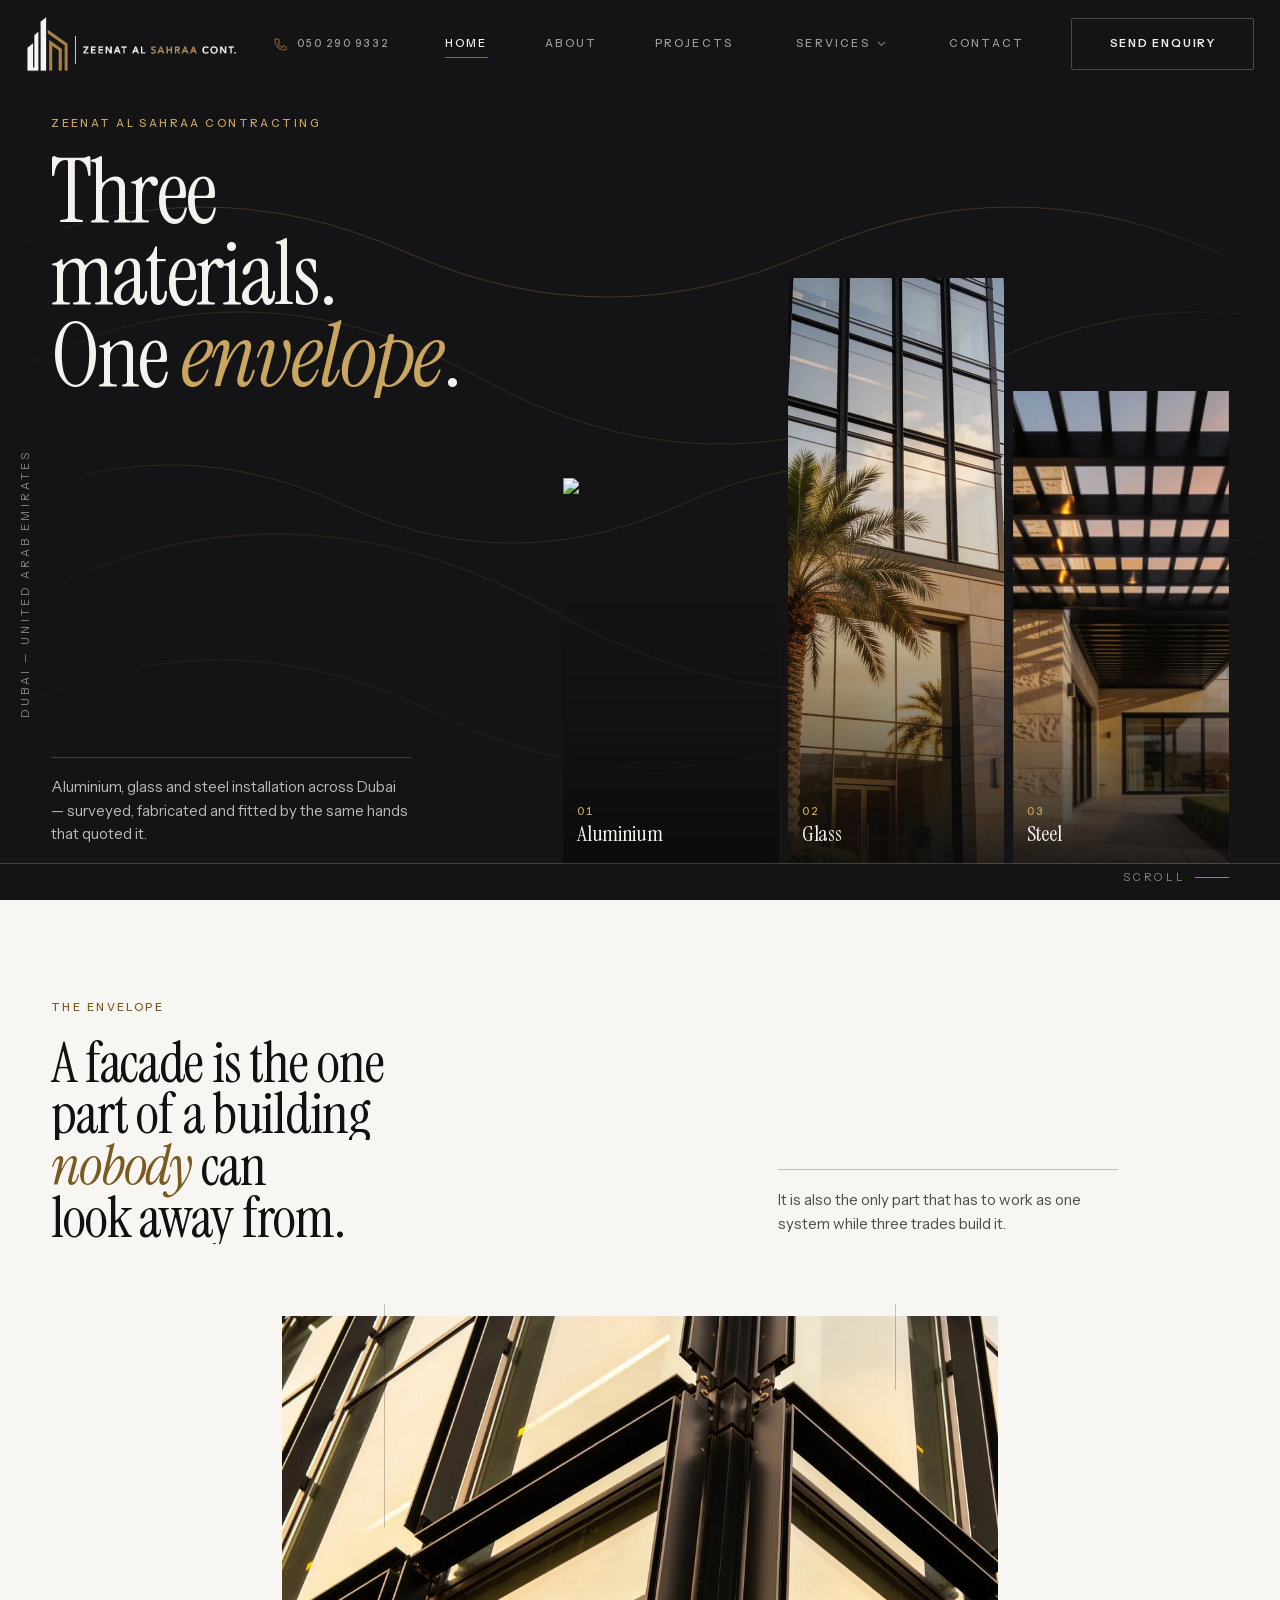
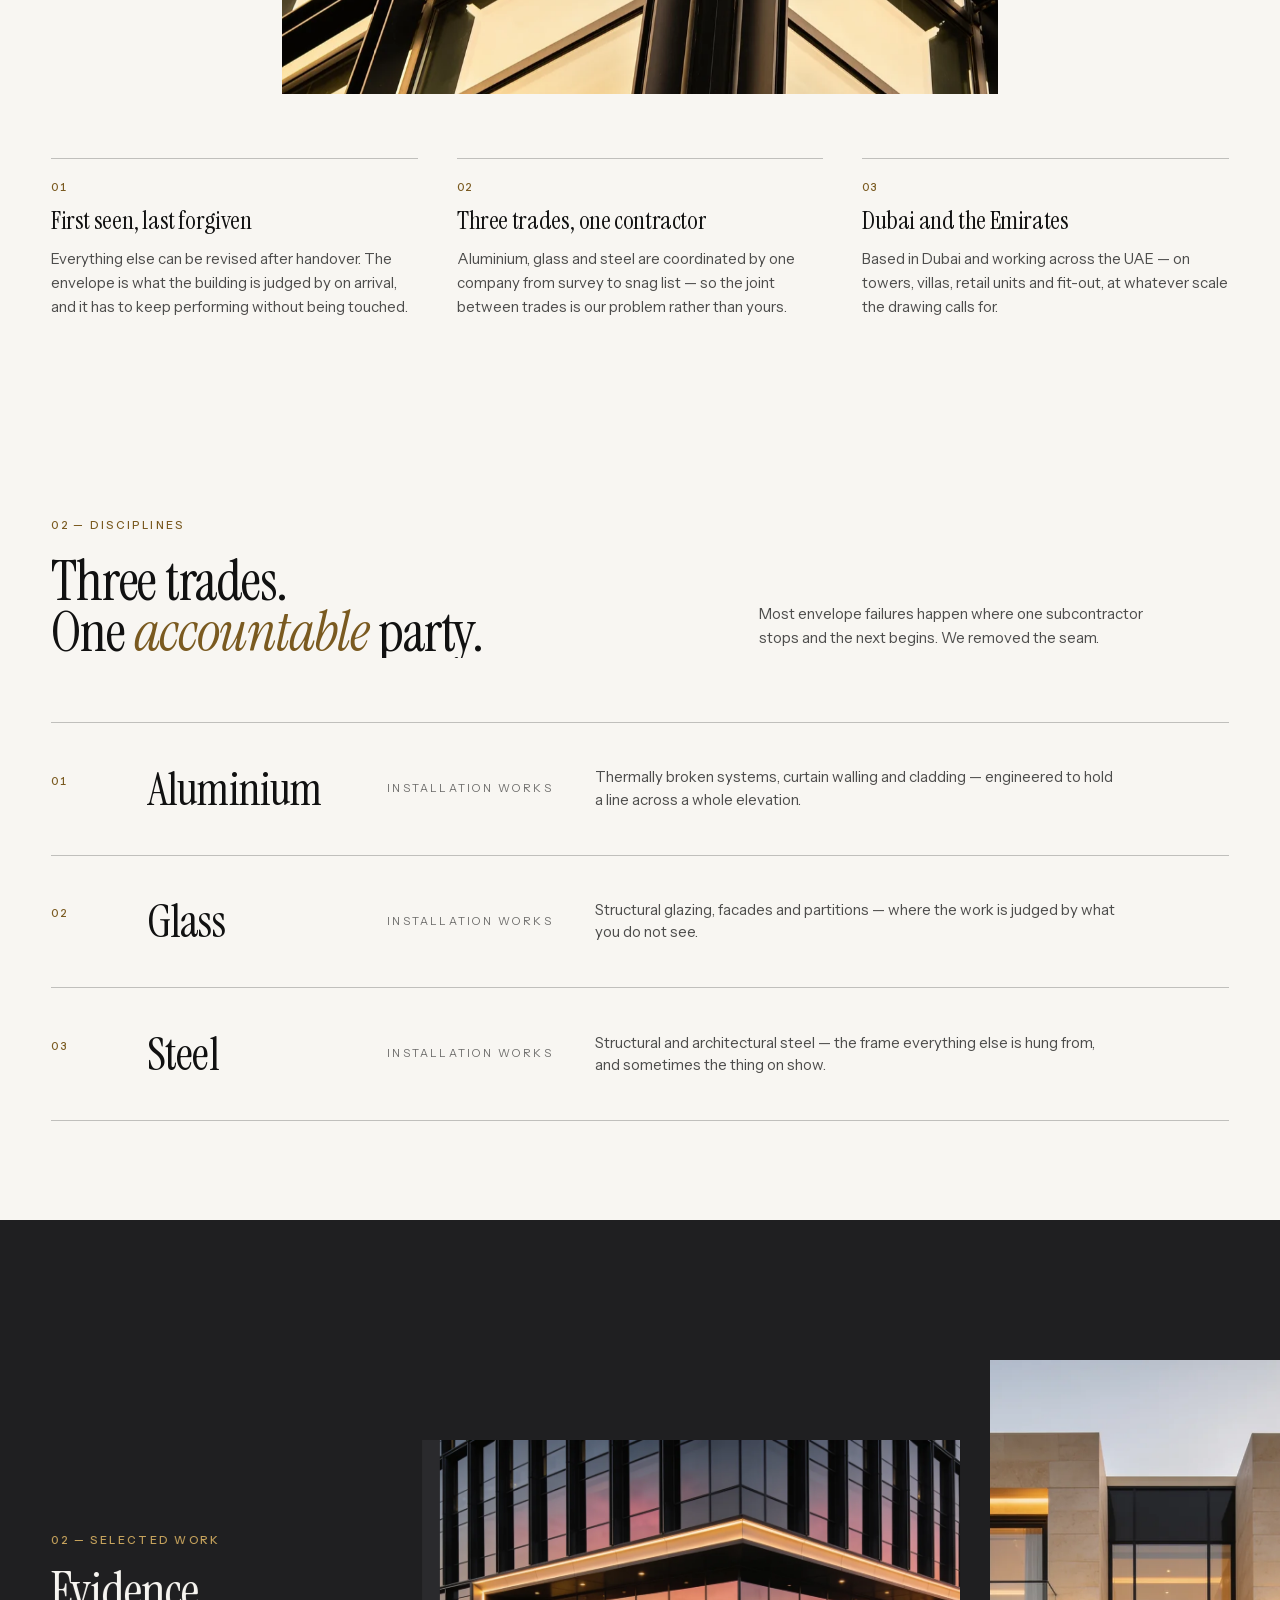
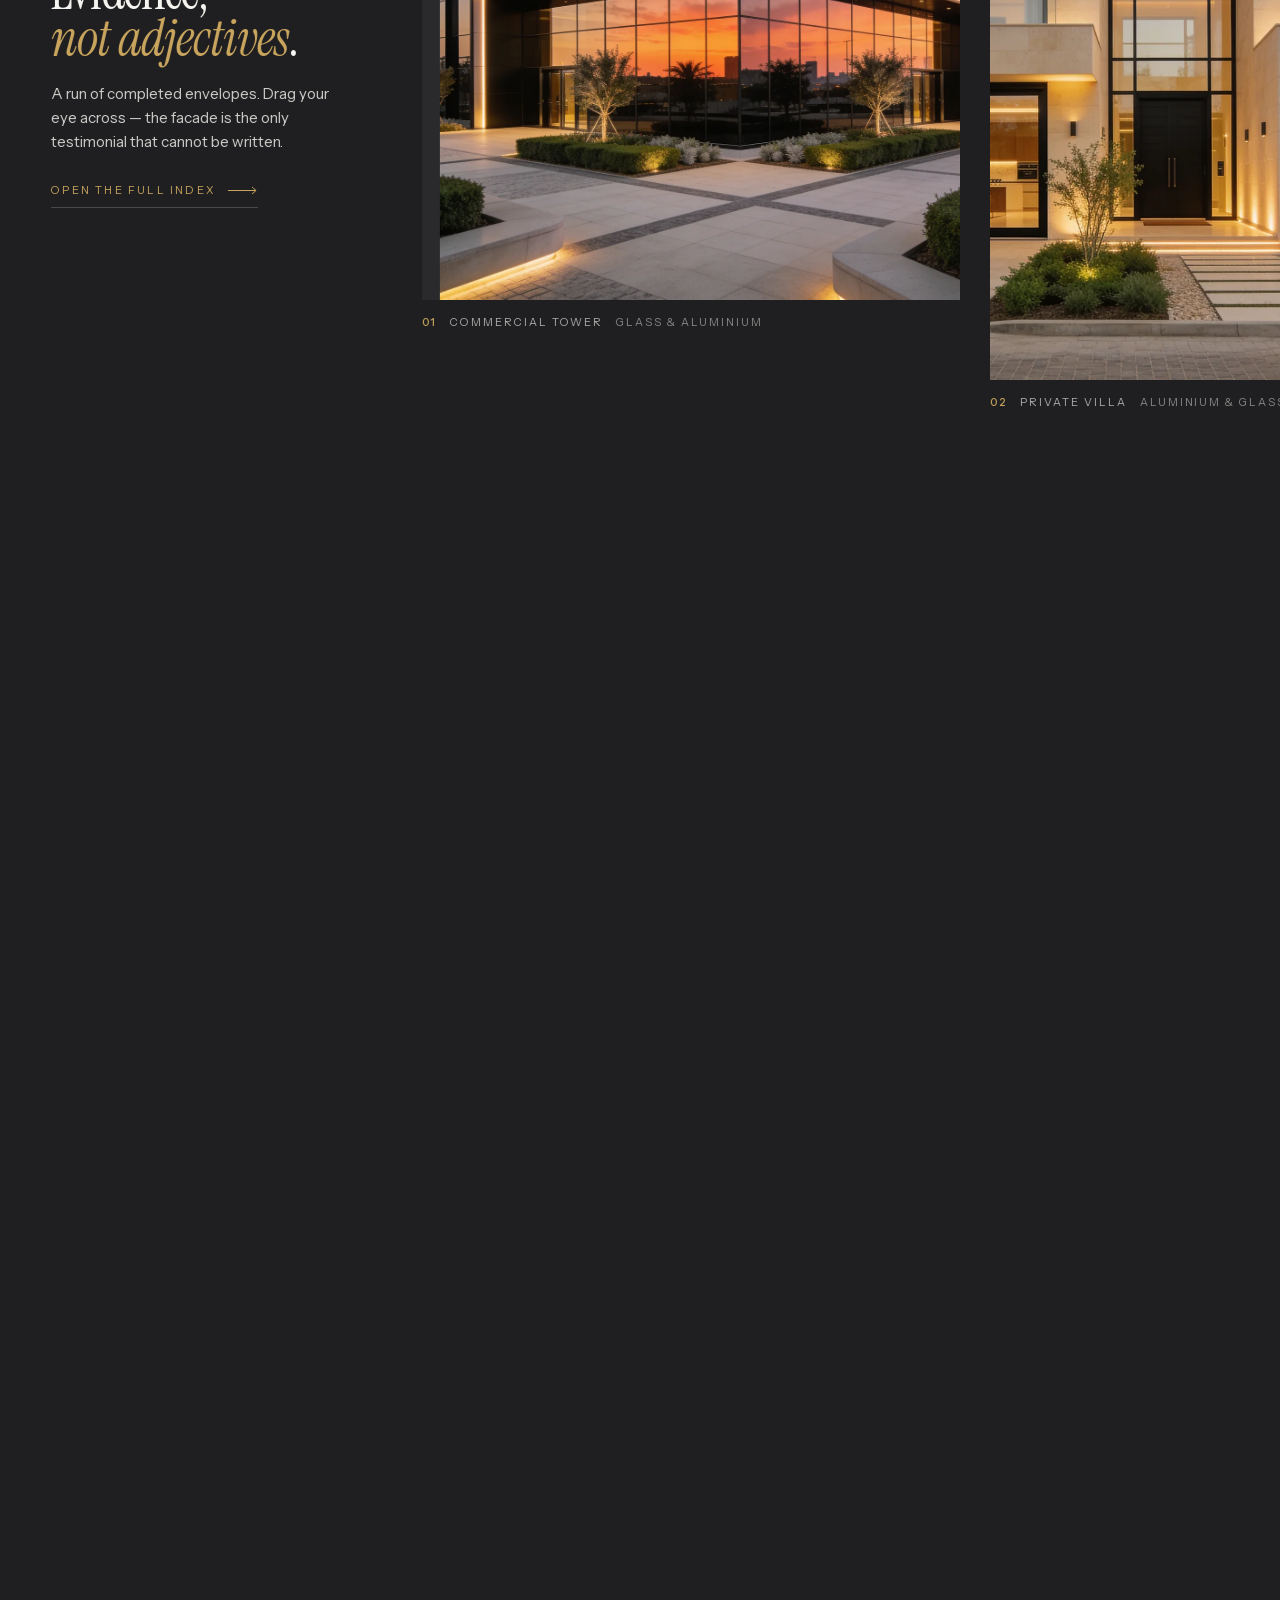
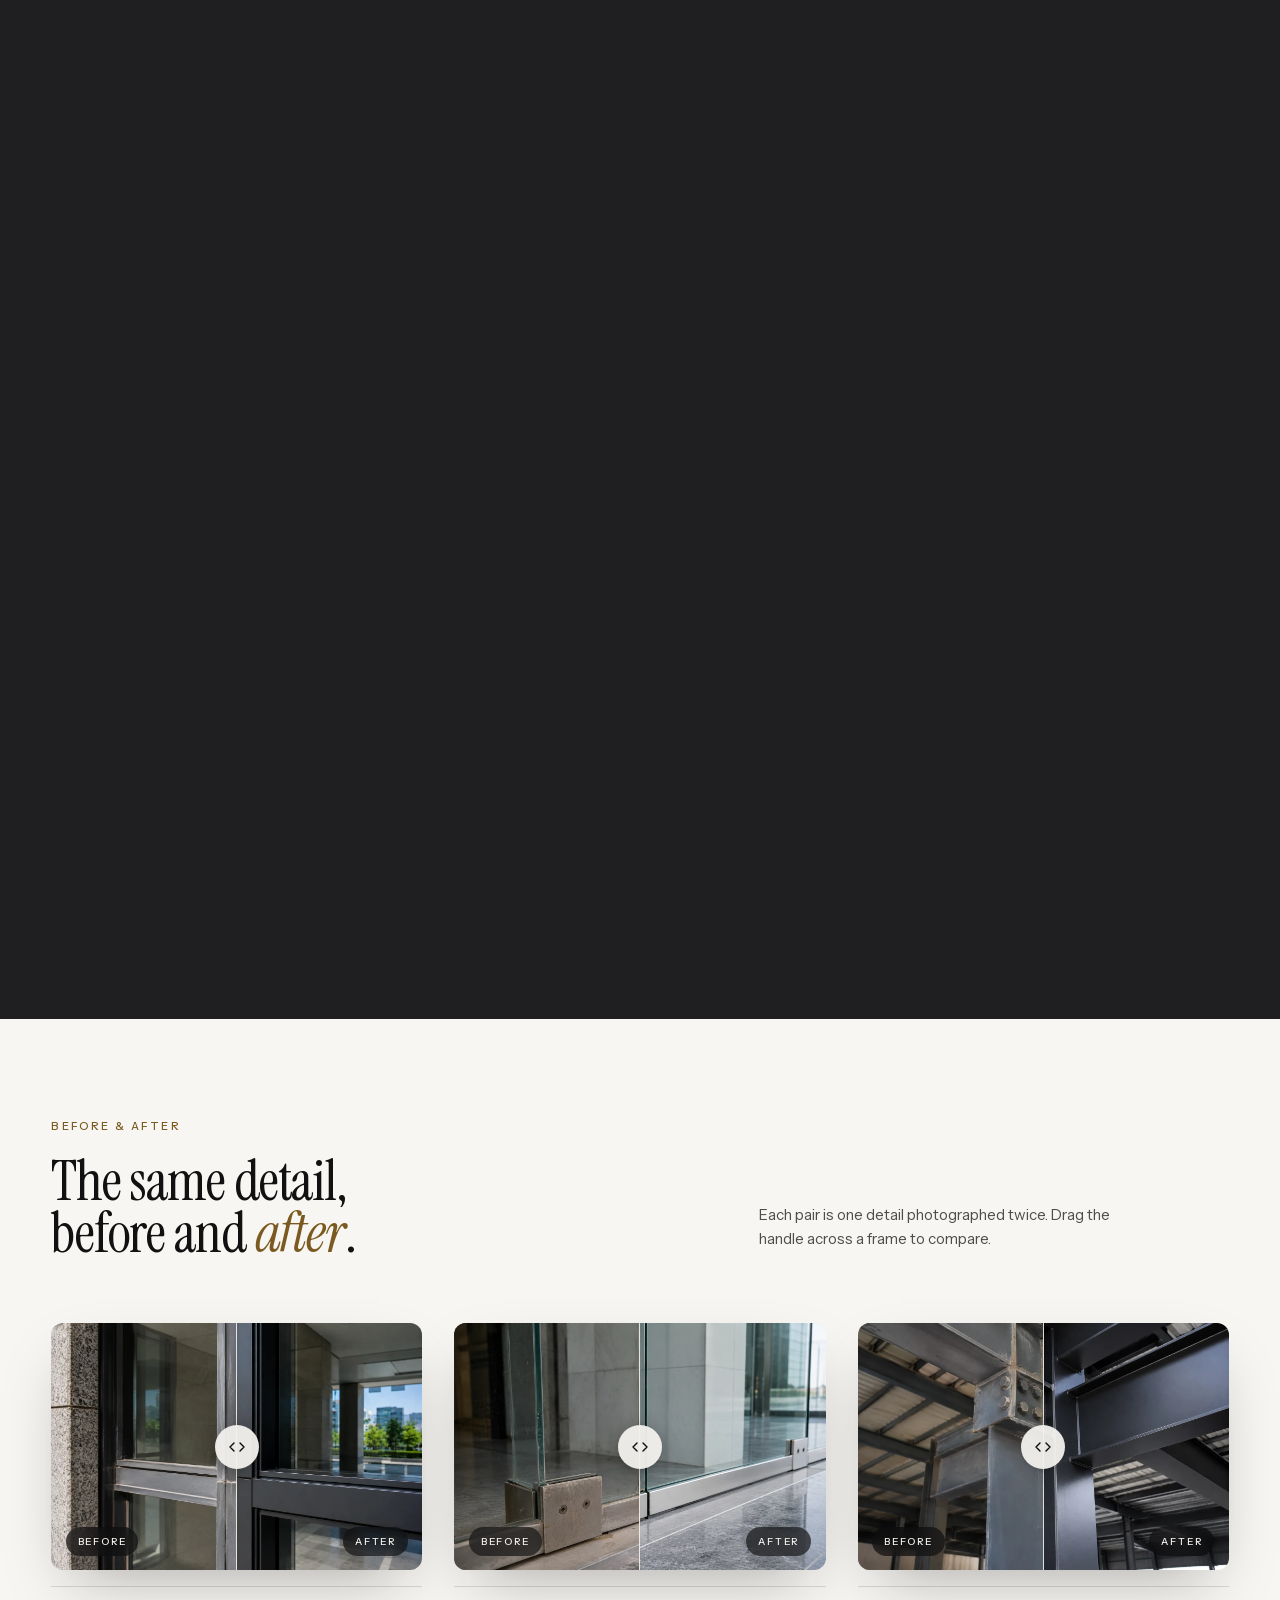
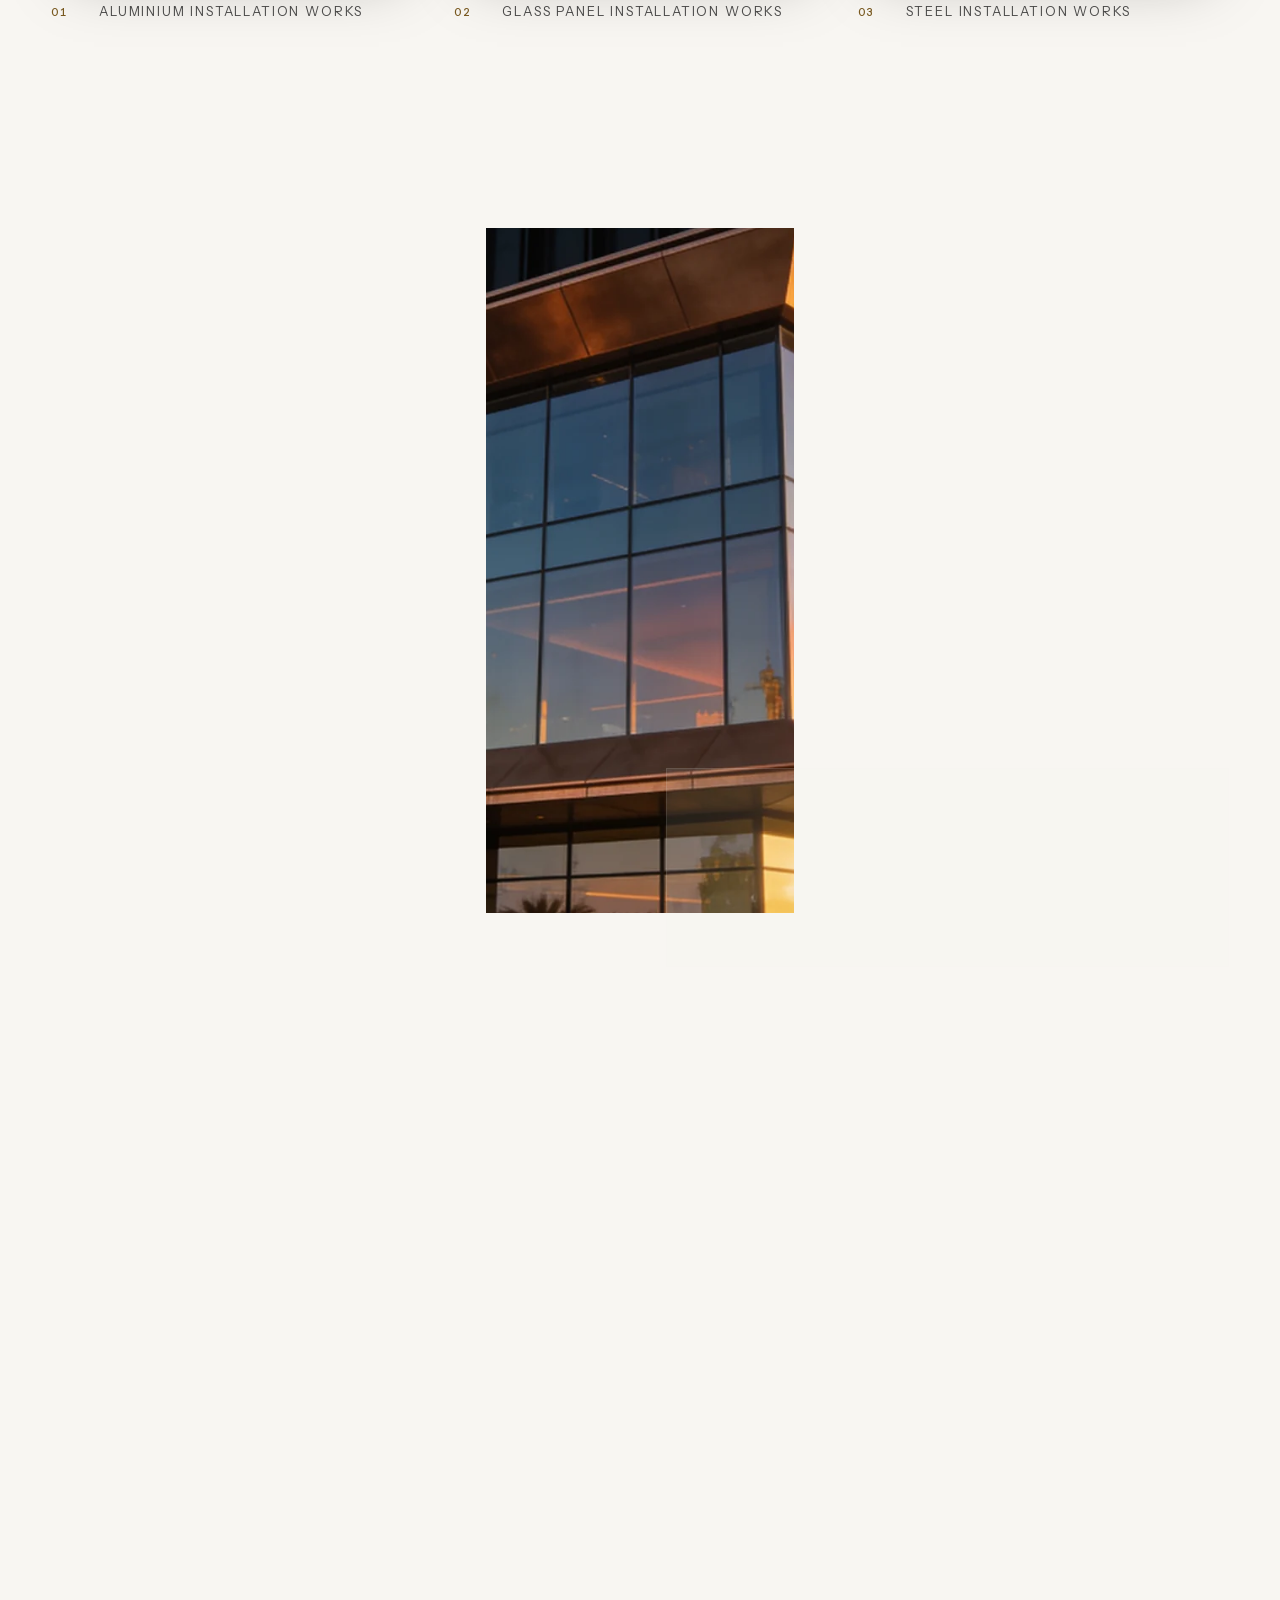
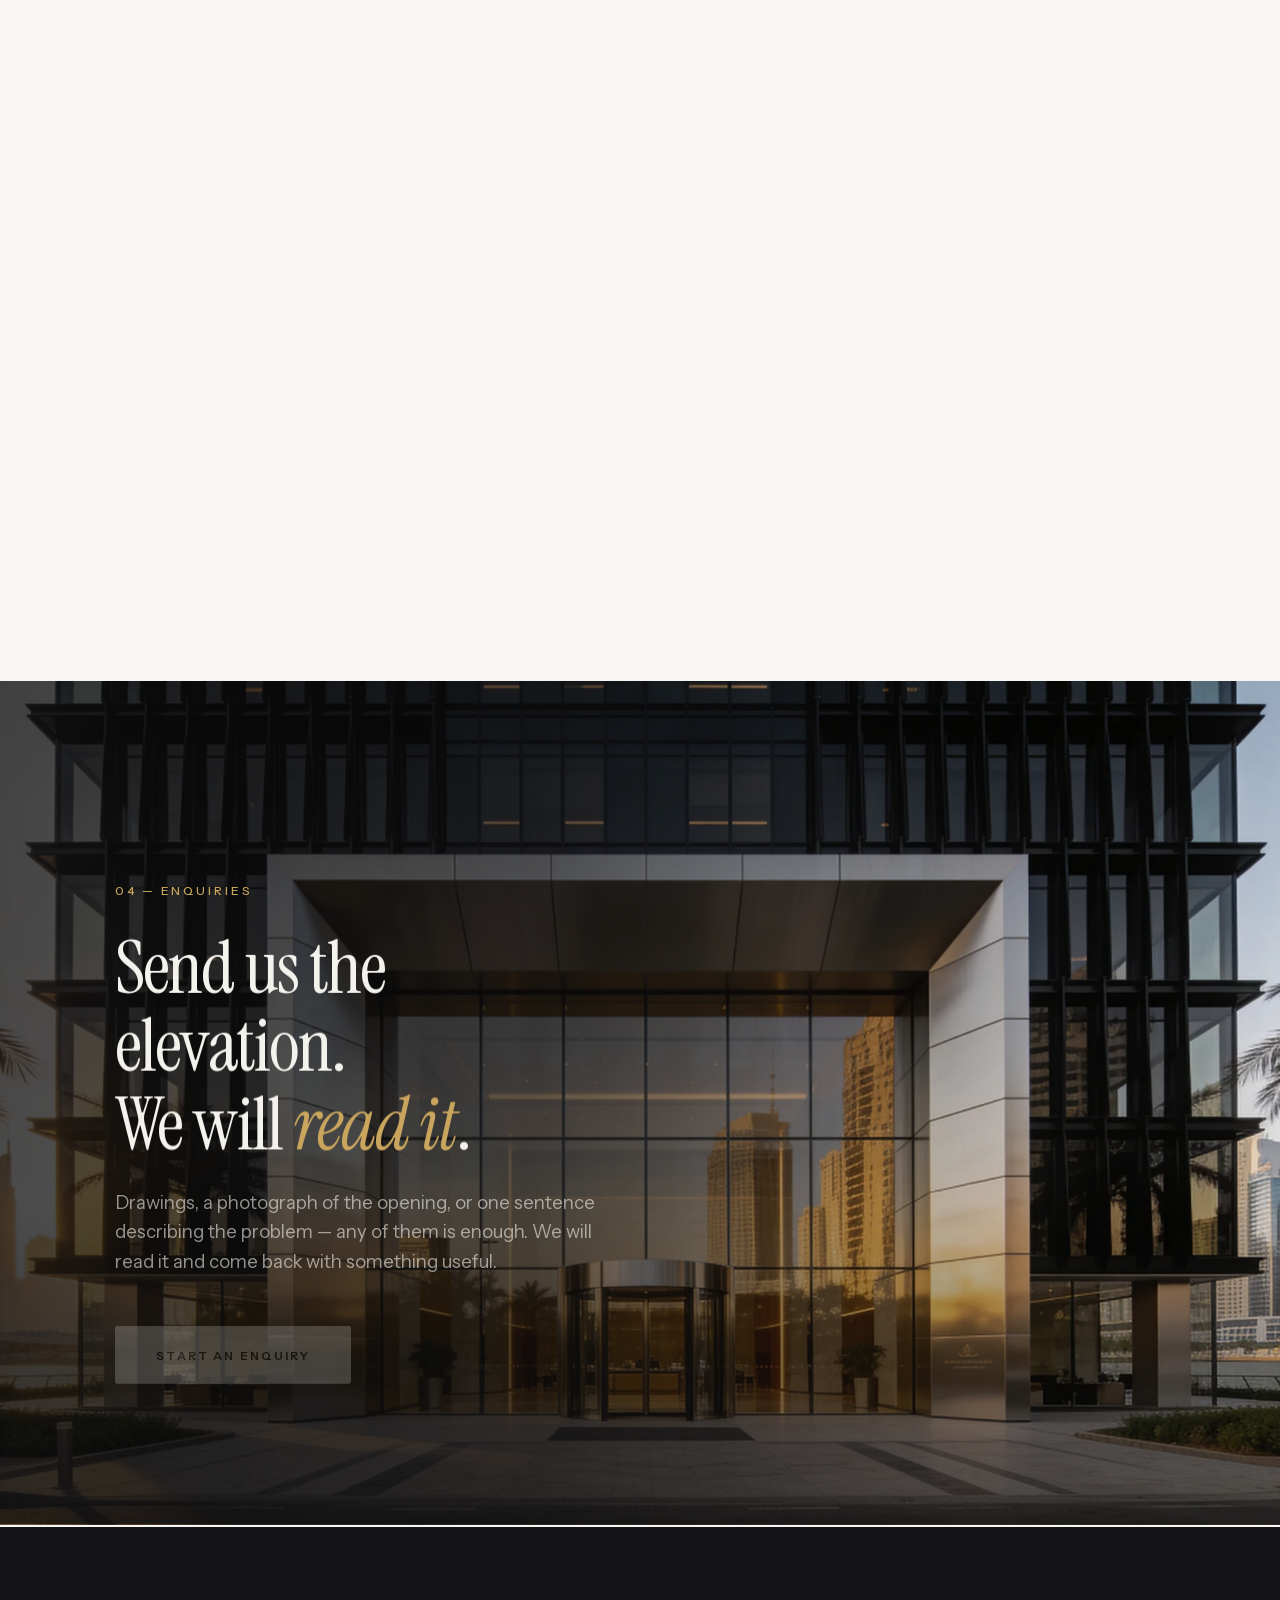
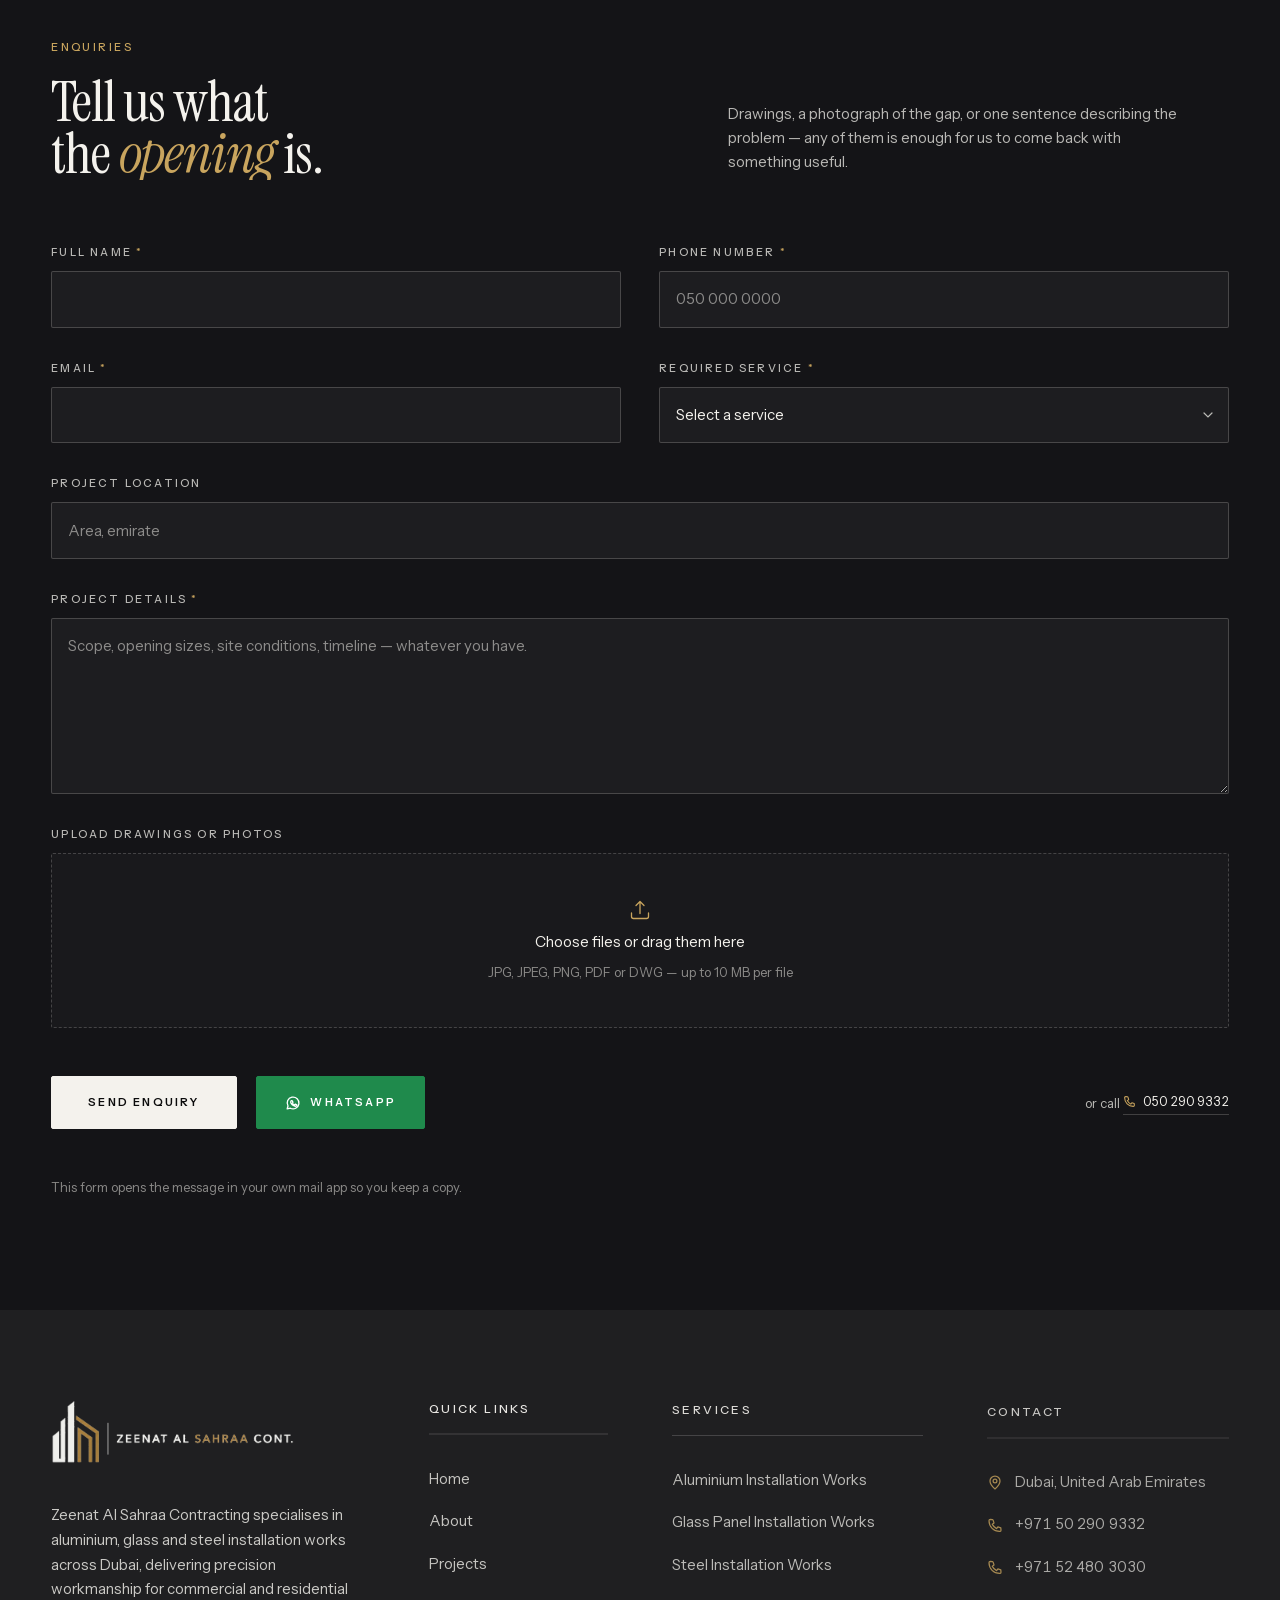
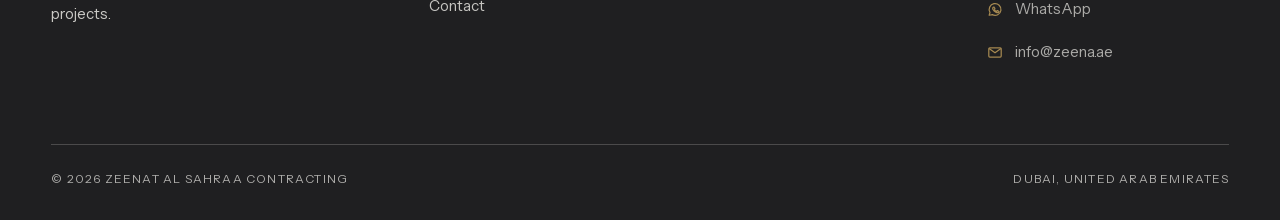
==== commit b337b09d: "Add files via upload" ====
--- a/index.html
+++ b/index.html
@@ -1 +1 @@
-<!DOCTYPE html><!--9E4zh60SZ1tp1vp8E2mPS--><html lang="en" data-theme="light"><head><meta charSet="utf-8"/><meta name="viewport" content="width=device-width, initial-scale=1"/><link rel="stylesheet" href="./_next/static/css/94b061ed5fbab56c.css" data-precedence="next"/><link rel="stylesheet" href="./_next/static/css/89dd0b755c9d83bf.css" data-precedence="next"/><link rel="preload" as="script" fetchPriority="low" href="./_next/static/chunks/webpack-02f0a52d266257bc.js"/><script src="./_next/static/chunks/4bd1b696-c023c6e3521b1417.js" async=""></script><script src="./_next/static/chunks/255-64e783496c90356a.js" async=""></script><script src="./_next/static/chunks/main-app-949663e0977eb838.js" async=""></script><script src="./_next/static/chunks/app/layout-4ac92905dd080ef3.js" async=""></script><script src="./_next/static/chunks/c15bf2b0-52e8419f34af26ab.js" async=""></script><script src="./_next/static/chunks/208-586fedaf3933d15f.js" async=""></script><script src="./_next/static/chunks/app/page-4a7dc941e5f71686.js" async=""></script><meta name="theme-color" content="#0a0f1e"/><title>OLOW VPN – Anonymous Surfing · Private everywhere</title><meta name="description" content="OLOW VPN Unlimited Free VPN for Android allows privacy, security, and unrestricted internet access from anywhere. 4.4★ · 102K+ reviews · 5M+ downloads on Google Play."/><link rel="stylesheet" href="fonts.css"/><script>(function(){try{var t=localStorage.getItem("olow-theme");if(t!=="light"&&t!=="dark"){t="light"}document.documentElement.setAttribute("data-theme",t)}catch(e){document.documentElement.setAttribute("data-theme","light")}})();</script><script src="./_next/static/chunks/polyfills-42372ed130431b0a.js" noModule=""></script></head><body><div hidden=""><!--$--><!--/$--></div><header class="header_header__zJOD0  "><div class="header_inner__Gca1C"><a href="#top" class="header_logo__vVwaF" aria-label="OLOW VPN — back to top"><svg width="28" height="28" viewBox="0 0 26 26" fill="none" aria-hidden="true"><rect x="1" y="1" width="24" height="24" rx="8" fill="var(--cobalt)"></rect><path d="M8 13.4l3.2 3.2L18 9.8" stroke="#fff" stroke-width="2.2" stroke-linecap="round" stroke-linejoin="round"></path></svg><span class="header_logoText__ZHN6i">OLOW<span class="header_logoVpn__dAhqc">VPN</span></span></a><nav class="header_nav__7sJ38" aria-label="Primary"><a href="#product" data-id="product" class="header_navLink__5SUnF ">Features</a><a href="#network" data-id="network" class="header_navLink__5SUnF ">Network</a><a href="#speed" data-id="speed" class="header_navLink__5SUnF ">Speed</a><a href="#reviews" data-id="reviews" class="header_navLink__5SUnF ">Reviews</a><a href="#plans" data-id="plans" class="header_navLink__5SUnF ">Pricing</a><a href="#faq" data-id="faq" class="header_navLink__5SUnF ">FAQ</a><span class="header_indicator___W2tk" aria-hidden="true"></span></nav><div class="header_actions__1MHBK"><button class="header_themeBtn__MOcMc" aria-label="Switch to dark theme" title="Toggle theme"><span class="header_themeTrack__8G_iB" data-theme-state="light"><svg viewBox="0 0 16 16" width="12" height="12" aria-hidden="true" class="header_sun__93GdX"><circle cx="8" cy="8" r="3.4" fill="currentColor"></circle><g stroke="currentColor" stroke-width="1.2" stroke-linecap="round"><path d="M8 1v1.8M8 13.2V15M1 8h1.8M13.2 8H15M3 3l1.3 1.3M11.7 11.7L13 13M13 3l-1.3 1.3M4.3 11.7L3 13"></path></g></svg><svg viewBox="0 0 16 16" width="12" height="12" aria-hidden="true" class="header_moon__Cmzwd"><path d="M13.5 9.6A6 6 0 016.4 2.5a6 6 0 107.1 7.1z" fill="currentColor"></path></svg><span class="header_themeThumb__z3_T_"></span></span></button><a href="https://play.google.com/store/apps/details?id=com.olovpn.app" target="_blank" rel="noopener noreferrer" class="play_badge__q7qoK header_cta__DVcw2" aria-label="Download OLOW VPN on Google Play"><img src="badges/google-play-badge.png" alt="Get it on Google Play" width="114" height="44" loading="lazy" decoding="async"/></a><button class="header_burger__3QGBT" aria-label="Open menu" aria-expanded="false" aria-controls="mobile-menu"><span></span><span></span></button></div></div><div id="mobile-menu" class="header_mobileMenu__Ta1Aj" aria-hidden="true"><nav class="header_mobileNav__3ujEx" aria-label="Mobile"><a href="#product" class="header_mobileLink__0yQ_Q" style="transition-delay:0ms" tabindex="-1"><span class="header_mobileIndex__BW6cL">0<!-- -->1</span>Features</a><a href="#network" class="header_mobileLink__0yQ_Q" style="transition-delay:0ms" tabindex="-1"><span class="header_mobileIndex__BW6cL">0<!-- -->2</span>Network</a><a href="#speed" class="header_mobileLink__0yQ_Q" style="transition-delay:0ms" tabindex="-1"><span class="header_mobileIndex__BW6cL">0<!-- -->3</span>Speed</a><a href="#reviews" class="header_mobileLink__0yQ_Q" style="transition-delay:0ms" tabindex="-1"><span class="header_mobileIndex__BW6cL">0<!-- -->4</span>Reviews</a><a href="#plans" class="header_mobileLink__0yQ_Q" style="transition-delay:0ms" tabindex="-1"><span class="header_mobileIndex__BW6cL">0<!-- -->5</span>Pricing</a><a href="#faq" class="header_mobileLink__0yQ_Q" style="transition-delay:0ms" tabindex="-1"><span class="header_mobileIndex__BW6cL">0<!-- -->6</span>FAQ</a></nav><div class="header_mobileFoot__qrtZW" style="transition-delay:0ms"><a href="https://play.google.com/store/apps/details?id=com.olovpn.app" target="_blank" rel="noopener noreferrer" class="play_badge__q7qoK header_menuBadge__gVTrf" aria-label="Download OLOW VPN on Google Play"><img src="badges/google-play-badge.png" alt="Get it on Google Play" width="140" height="54" loading="lazy" decoding="async"/></a><p>Free on Google Play · Android phones &amp; tablets</p></div></div></header><main><div class="opening_wrap__iCeow"><div class="opening_fixed__kI7uy grain" aria-hidden="false"><div class="opening_backdrop__vZ15Q"></div><!--$!--><template data-dgst="BAILOUT_TO_CLIENT_SIDE_RENDERING"></template><!--/$--></div><div class="opening_content__Ngoot"><section id="top" class="hero_wrapper__TdZRR"><div class="hero_viewport__uy_1E"><div class="hero_copy__i1QtE" data-active="false"><span class="eyebrow hero_eyebrowRow__hRXFN">Private · Secure · Fast · Unlimited</span><h1 class="display-xl hero_headline__FtyaS"><span class="hero_lineMask__9pxT8"><span>One tap.</span></span><span class="hero_lineMask__9pxT8"><span class="hero_iceWord__oJXX4">Protected.</span></span></h1><p class="body-copy hero_support__OHm8E">Millions already use OLOW to browse securely across public WiFi, mobile networks and home internet — without changing how they browse.</p><ul class="hero_trust__vtc9A"><li>Military-grade encrypted tunnel</li><li>Unlimited bandwidth, free</li><li>No registration, no logs</li></ul><div class="hero_ctaRow__fhO6g"><span class="hero_badgeShell__xhcKl"><a href="https://play.google.com/store/apps/details?id=com.olovpn.app" target="_blank" rel="noopener noreferrer" class="play_badge__q7qoK " aria-label="Download OLOW VPN on Google Play"><img src="badges/google-play-badge.png" alt="Get it on Google Play" width="150" height="58" loading="lazy" decoding="async"/></a></span><a href="#product" class="btn btn-ghost undefined">See Features</a></div></div><div class="hero_hint__oG2Uo" aria-hidden="true"><span>Scroll to connect</span><i></i></div></div></section><section id="stats" class="playstats_scene__C3rH6"><svg class="playstats_progress__UJNpQ" viewBox="0 0 1440 4" preserveAspectRatio="none" aria-hidden="true"><path d="M0 2 L1440 2" fill="none"></path></svg><div class="container playstats_grid__gEeL9"><div class="playstats_left__qK_Lv"><div class="playstats_iconRow__JYCo5"><div class="playstats_appIcon__rwdzk" aria-hidden="true"><span class="playstats_iconLayer__DNFDd playstats_iconBg__khJRN"></span><span class="playstats_iconLayer__DNFDd playstats_iconRing__0OOPo"></span><svg class="playstats_iconLayer__DNFDd playstats_iconMark__Q_AWk" viewBox="0 0 26 26"><path d="M7 13.4l3.6 3.6L19 9" fill="none" stroke="#fff" stroke-width="2.6" stroke-linecap="round" stroke-linejoin="round"></path></svg></div><div class="playstats_identity__IfrYJ"><span class="eyebrow">On Google Play</span><h2 class="playstats_appName__vNRpH"><span class="playstats_maskLine__q67aD"><span>OLOW VPN</span></span><span class="playstats_maskLine__q67aD"><span class="playstats_sub__pPMvQ">Anonymous Surfing</span></span></h2><span class="playstats_dev__CQkxS">VPN Expert<em class="playstats_status__pSyRe"><i class="playstats_liveDot__LlnG_"></i> Available on Google Play</em></span></div></div><p class="playstats_desc__sO4BS">Unlimited free VPN for Android — hide your IP and browse privately, securely and fast across any network.</p><a href="https://play.google.com/store/apps/details?id=com.olovpn.app" target="_blank" rel="noopener noreferrer" class="play_badge__q7qoK playstats_badge__vOke5" aria-label="Download OLOW VPN on Google Play"><img src="badges/google-play-badge.png" alt="Get it on Google Play" width="150" height="58" loading="lazy" decoding="async"/></a></div><div class="playstats_right__xGgdH"><div class="playstats_ratingBlock___KYbF"><span class="playstats_ratingNum__7UwXz">4.4</span><div class="playstats_stars__iY9Mx"><div class="playstats_starRow__j_hrt"><svg viewBox="0 0 24 24" width="30" height="30" aria-hidden="true" data-star="0"><path class="playstats_starOutline__WeYxo" d="M12 2.4l2.9 6 6.6.9-4.8 4.6 1.2 6.5L12 21.3 6.1 20.4l1.2-6.5L2.5 9.3l6.6-.9z" fill="none"></path></svg><svg viewBox="0 0 24 24" width="30" height="30" aria-hidden="true" data-star="1"><path class="playstats_starOutline__WeYxo" d="M12 2.4l2.9 6 6.6.9-4.8 4.6 1.2 6.5L12 21.3 6.1 20.4l1.2-6.5L2.5 9.3l6.6-.9z" fill="none"></path></svg><svg viewBox="0 0 24 24" width="30" height="30" aria-hidden="true" data-star="2"><path class="playstats_starOutline__WeYxo" d="M12 2.4l2.9 6 6.6.9-4.8 4.6 1.2 6.5L12 21.3 6.1 20.4l1.2-6.5L2.5 9.3l6.6-.9z" fill="none"></path></svg><svg viewBox="0 0 24 24" width="30" height="30" aria-hidden="true" data-star="3"><path class="playstats_starOutline__WeYxo" d="M12 2.4l2.9 6 6.6.9-4.8 4.6 1.2 6.5L12 21.3 6.1 20.4l1.2-6.5L2.5 9.3l6.6-.9z" fill="none"></path></svg><svg viewBox="0 0 24 24" width="30" height="30" aria-hidden="true" data-star="4"><path class="playstats_starOutline__WeYxo" d="M12 2.4l2.9 6 6.6.9-4.8 4.6 1.2 6.5L12 21.3 6.1 20.4l1.2-6.5L2.5 9.3l6.6-.9z" fill="none"></path></svg></div><div class="playstats_starFill___5QWv"><svg viewBox="0 0 24 24" width="30" height="30" aria-hidden="true" data-star="0"><path d="M12 2.4l2.9 6 6.6.9-4.8 4.6 1.2 6.5L12 21.3 6.1 20.4l1.2-6.5L2.5 9.3l6.6-.9z"></path></svg><svg viewBox="0 0 24 24" width="30" height="30" aria-hidden="true" data-star="1"><path d="M12 2.4l2.9 6 6.6.9-4.8 4.6 1.2 6.5L12 21.3 6.1 20.4l1.2-6.5L2.5 9.3l6.6-.9z"></path></svg><svg viewBox="0 0 24 24" width="30" height="30" aria-hidden="true" data-star="2"><path d="M12 2.4l2.9 6 6.6.9-4.8 4.6 1.2 6.5L12 21.3 6.1 20.4l1.2-6.5L2.5 9.3l6.6-.9z"></path></svg><svg viewBox="0 0 24 24" width="30" height="30" aria-hidden="true" data-star="3"><path d="M12 2.4l2.9 6 6.6.9-4.8 4.6 1.2 6.5L12 21.3 6.1 20.4l1.2-6.5L2.5 9.3l6.6-.9z"></path></svg><svg viewBox="0 0 24 24" width="30" height="30" aria-hidden="true" data-star="4"><path d="M12 2.4l2.9 6 6.6.9-4.8 4.6 1.2 6.5L12 21.3 6.1 20.4l1.2-6.5L2.5 9.3l6.6-.9z"></path></svg></div></div><span class="playstats_metricSub__nPzqR">average rating</span></div><div class="playstats_duo__UzVrb"><div class="playstats_metric__qkD4B"><span class="playstats_metricNum__s3W9h">102K+</span><span class="playstats_metricSub__nPzqR">reviews</span></div><div class="playstats_metric__qkD4B playstats_metricRing__KB61z"><svg class="playstats_ring__LC_yr" viewBox="0 0 100 100" aria-hidden="true"><circle class="playstats_ringTrack___E_sX" cx="50" cy="50" r="46"></circle><circle class="playstats_ringArc__ekRtr" cx="50" cy="50" r="46"></circle></svg><span class="playstats_metricNum__s3W9h">5M+</span><span class="playstats_metricSub__nPzqR">downloads</span></div></div></div></div><div class="container playstats_railWrap__s3mdR"><svg class="playstats_railLine__fQf0l" viewBox="0 0 1200 20" preserveAspectRatio="none" aria-hidden="true"><path d="M0 10 L1200 10" fill="none"></path><circle r="3" class="playstats_railDot__mXfqh"></circle></svg><div class="playstats_rail__HjdZk"><div class="playstats_node__RSiH4"><span class="playstats_nodeDot__UhM3Z"></span><i>Version</i><b>5.0.0</b></div><div class="playstats_node__RSiH4"><span class="playstats_nodeDot__UhM3Z"></span><i>Released</i><b>May 18, 2018</b></div><div class="playstats_node__RSiH4"><span class="playstats_nodeDot__UhM3Z"></span><i>Requires</i><b>Android 7.0+</b></div><div class="playstats_node__RSiH4"><span class="playstats_nodeDot__UhM3Z"></span><i>Languages</i><b>14</b></div><div class="playstats_node__RSiH4"><span class="playstats_nodeDot__UhM3Z"></span><i>Theme</i><b>Dark &amp; Light</b></div><div class="playstats_node__RSiH4"><span class="playstats_nodeDot__UhM3Z"></span><i>Pricing</i><b>Free · ads · IAP</b></div><div class="playstats_node__RSiH4"><span class="playstats_nodeDot__UhM3Z"></span><i>Devices</i><b>Phones &amp; tablets</b></div></div></div></section><section id="world" class="world_scene__eRGpf"><div class="container world_grid__wZeyg"><div class="world_copy__oyCOM"><span class="eyebrow">Global protection</span><h2 class="display-l world_headline__Watoi"><span class="world_mask___wiNk"><span>Built for a</span></span><span class="world_mask___wiNk"><span class="world_iceWord__QceBX">connected world.</span></span></h2><p class="body-copy world_support__1_oFs">Secure your phone, laptop, tablet, smart TV, and every network you use with one private global connection.</p><ul class="world_points__FNt_u"><li>94 cities across six continents</li><li>Fast routing for every device</li><li>One secure connection everywhere</li></ul><div class="world_ctaRow__uVWmf"><a href="https://play.google.com/store/apps/details?id=com.olovpn.app" target="_blank" rel="noopener noreferrer" class="play_badge__q7qoK " aria-label="Download OLOW VPN on Google Play"><img src="badges/google-play-badge.png" alt="Get it on Google Play" width="140" height="54" loading="lazy" decoding="async"/></a><a href="#network" class="btn btn-ghost">Explore the network</a></div><div class="world_live__O7YRe"><span class="world_liveKicker__y_Y9s"><span class="dot dot--pulse"></span> Active server</span><div class="world_liveStats__gg_nl"><span><i>City</i><b>Tokyo</b></span><span><i>Country</i><b>Japan</b></span><span><i>Server</i><b>tyo-03</b></span><span><i>Latency</i><b>96<!-- --> ms</b></span><span><i>Protected IP</i><b>45.14.71.9</b></span></div></div></div></div></section></div></div><section id="product" class="onetap_scene__gI8tk"><div class="onetap_studio__Gd0CV" aria-hidden="true"></div><div class="container onetap_grid__k9lrK"><div class="onetap_copy__ZanUu"><span class="eyebrow">One-tap connect</span><h2 class="display-l">No account.<br/>No setup. Just on.</h2><p class="body-copy">Install, choose a server, connect. OLOW finds the fastest node, seals the tunnel, and goes live in about three seconds — no registration, ever.</p><div class="onetap_ctaRow__auluP"><a href="https://play.google.com/store/apps/details?id=com.olovpn.app" target="_blank" rel="noopener noreferrer" class="play_badge__q7qoK " aria-label="Download OLOW VPN on Google Play"><img src="badges/google-play-badge.png" alt="Get it on Google Play" width="140" height="54" loading="lazy" decoding="async"/></a><span class="onetap_note__4BeJE">Free on Google Play · installs in seconds</span></div></div><div class="onetap_stage__tKTnp" data-stage="off"><span class="onetap_bgRing__VXDpD onetap_r1__9O_nB" aria-hidden="true"></span><span class="onetap_bgRing__VXDpD onetap_r2__6O0Ei" aria-hidden="true"></span><span class="onetap_bgRing__VXDpD onetap_r3__7v_Rt" aria-hidden="true"></span><span class="onetap_orb__29QgU onetap_orbA__Oj73q" aria-hidden="true"><i></i></span><span class="onetap_orb__29QgU onetap_orbB__Tilte" aria-hidden="true"><i></i></span><span class="onetap_deviceShadow__QhikD" aria-hidden="true"></span><div class="phone_wrap__uhYrM "><div class="phone_body__xueuW" data-glow="false"><span class="phone_cam__1TiUr" aria-hidden="true"></span><div class="phone_screen__9RW_N"><div class="onetap_app__Kx3D8"><header class="onetap_appHead__egecW"><svg width="18" height="18" viewBox="0 0 26 26" fill="none" aria-hidden="true"><rect x="1" y="1" width="24" height="24" rx="8" fill="var(--cobalt)"></rect><path d="M8 13.4l3.2 3.2L18 9.8" stroke="#fff" stroke-width="2.2" stroke-linecap="round" stroke-linejoin="round"></path></svg>OLOW VPN</header><div class="onetap_ringZone__uZn51"><span class="onetap_radar__ZfLZ5" aria-hidden="true"></span><svg viewBox="0 0 140 140" class="onetap_ring__FyXLs" aria-hidden="true"><circle class="onetap_ringTrack__u_eQi" cx="70" cy="70" r="58"></circle><circle class="onetap_ringArc__WfwfO" cx="70" cy="70" r="58"></circle></svg><button class="onetap_power__6_cAM" type="button" aria-label="Connect"><svg viewBox="0 0 24 24" width="26" height="26" aria-hidden="true"><path d="M12 3.8v7.4" stroke="currentColor" stroke-width="2.4" stroke-linecap="round"></path><path d="M7.2 6.6a6.8 6.8 0 109.6 0" stroke="currentColor" stroke-width="2.4" stroke-linecap="round" fill="none"></path></svg></button></div><span class="onetap_status__AzSAG">Disconnected</span><span class="onetap_statusSub__4j3uJ">Tap to secure this network</span><div class="onetap_ipRow__fIwMf"><em>IP</em><span>77.94.16.8</span></div><div class="onetap_traffic__zjHmV"><div class="onetap_trafficNums__9d4lA"><span>↓ <b>0.0</b> MB/s</span><span>↑ <b>0.0</b> MB/s</span></div><svg viewBox="0 0 100 40" preserveAspectRatio="none" class="onetap_graph__INMfp" aria-hidden="true"><polyline points=""></polyline></svg></div><span class="onetap_sweep__Dz3KF" aria-hidden="true"></span></div></div><span class="phone_glass__k9KCO" aria-hidden="true"></span><span class="phone_rim__BIxIb" aria-hidden="true"></span></div></div><span class="onetap_chip__f7G_b onetap_chipA__cKmlP"><span class="dot dot--pulse"></span> AES-256 active</span><span class="onetap_chip__f7G_b onetap_chipB__YgH9o">18 ms · <!-- -->Frankfurt</span></div></div></section><section id="privacy" class="mood-indigo grain privacy_scene__b4zzh"><div class="container privacy_head__pRwso"><div class="privacy_copy__R9vsM"><span class="eyebrow">Anonymous browsing</span><h2 class="display-l">Your IP disappears.</h2></div><div class="privacy_aside__Xa8Zv"><p class="body-copy">OLOW masks your real IP and location behind an encrypted tunnel and memory-only servers — sites see the server, never you.</p><ul class="privacy_proof__rnYsK"><li>Real IP &amp; location masked</li><li>Zero activity logs</li><li>Memory-only servers</li></ul></div></div><div class="privacy_stage__97_S2"><svg viewBox="0 0 1440 480" class="privacy_scene3d__DNONy" preserveAspectRatio="xMidYMid slice" role="img" aria-label="Data travelling from your device through an encrypted tunnel and a memory-only server to the open internet"><defs><linearGradient id="privFloor" x1="0" y1="0" x2="0" y2="1"><stop offset="0%" stop-color="rgba(63,217,255,0.12)"></stop><stop offset="100%" stop-color="rgba(63,217,255,0)"></stop></linearGradient></defs><g class="privacy_grid__Lq8Od"><line x1="40" y1="420" x2="1400" y2="420"></line><line x1="70" y1="372" x2="1374" y2="372"></line><line x1="100" y1="330" x2="1348" y2="330"></line><line x1="130" y1="300" x2="1322" y2="300"></line><line x1="0" y1="440" x2="500" y2="300"></line><line x1="102.85714285714285" y1="440" x2="517.1428571428571" y2="300"></line><line x1="205.7142857142857" y1="440" x2="534.2857142857142" y2="300"></line><line x1="308.57142857142856" y1="440" x2="551.4285714285714" y2="300"></line><line x1="411.4285714285714" y1="440" x2="568.5714285714286" y2="300"></line><line x1="514.2857142857143" y1="440" x2="585.7142857142857" y2="300"></line><line x1="617.1428571428571" y1="440" x2="602.8571428571429" y2="300"></line><line x1="720" y1="440" x2="620" y2="300"></line><line x1="822.8571428571428" y1="440" x2="637.1428571428571" y2="300"></line><line x1="925.7142857142858" y1="440" x2="654.2857142857143" y2="300"></line><line x1="1028.5714285714287" y1="440" x2="671.4285714285714" y2="300"></line><line x1="1131.4285714285713" y1="440" x2="688.5714285714286" y2="300"></line><line x1="1234.2857142857142" y1="440" x2="705.7142857142857" y2="300"></line><line x1="1337.142857142857" y1="440" x2="722.8571428571429" y2="300"></line><line x1="1440" y1="440" x2="740" y2="300"></line></g><path id="privWire" d="M 176 300 L 1320 300" fill="none" class="privacy_wire___oXxV"></path><g data-station="device" class="privacy_station__p8fIL"><ellipse cx="176" cy="400" rx="86" ry="16" class="privacy_pad__xg_KJ"></ellipse><rect x="118" y="214" width="116" height="86" rx="12" class="privacy_slab__WIC7l"></rect><rect x="132" y="228" width="88" height="46" rx="5" class="privacy_screen__EnqPL"></rect><text x="176" y="352" class="privacy_slabLabel__hZ6X3">YOUR DEVICE</text><text x="176" y="196" class="privacy_anno__zOefd">Kill switch armed</text></g><g data-station="tunnel" class="privacy_station__p8fIL"><ellipse cx="588" cy="400" rx="96" ry="16" class="privacy_pad__xg_KJ"></ellipse><rect x="548" y="196" width="80" height="140" rx="14" class="privacy_gate__AAHJo"></rect><line x1="566" y1="212" x2="566" y2="320" class="privacy_hatch__EzRqW"></line><line x1="580" y1="212" x2="580" y2="320" class="privacy_hatch__EzRqW"></line><line x1="594" y1="212" x2="594" y2="320" class="privacy_hatch__EzRqW"></line><line x1="608" y1="212" x2="608" y2="320" class="privacy_hatch__EzRqW"></line><text x="588" y="360" class="privacy_slabLabel__hZ6X3">AES-256 TUNNEL</text><text x="588" y="180" class="privacy_anno__zOefd">DNS resolved inside tunnel</text></g><g data-station="server" class="privacy_station__p8fIL"><ellipse cx="984" cy="400" rx="96" ry="16" class="privacy_pad__xg_KJ"></ellipse><rect x="930" y="196" width="108" height="140" rx="12" class="privacy_slab__WIC7l"></rect><rect x="944" y="214" width="80" height="12" rx="3" class="privacy_rackSlot__woQAF"></rect><rect x="944" y="242" width="80" height="12" rx="3" class="privacy_rackSlot__woQAF"></rect><rect x="944" y="270" width="80" height="12" rx="3" class="privacy_rackSlot__woQAF"></rect><rect x="944" y="298" width="80" height="12" rx="3" class="privacy_rackSlot__woQAF"></rect><text x="984" y="360" class="privacy_slabLabel__hZ6X3">RAM-ONLY SERVER</text><text x="984" y="184" class="privacy_ramFlash__lPZii" style="opacity:0">0 bytes written to disk</text><text x="984" y="440" class="privacy_anno__zOefd">No activity logs</text></g><g data-station="dest" class="privacy_station__p8fIL"><ellipse cx="1320" cy="400" rx="80" ry="14" class="privacy_pad__xg_KJ"></ellipse><circle cx="1320" cy="270" r="46" class="privacy_globe__GiiGA"></circle><ellipse cx="1320" cy="270" rx="46" ry="17" class="privacy_globeRing__zr5n_"></ellipse><ellipse cx="1320" cy="270" rx="18" ry="46" class="privacy_globeRing__zr5n_"></ellipse><text x="1320" y="352" class="privacy_slabLabel__hZ6X3">OPEN INTERNET</text><text x="1320" y="200" class="privacy_anno__zOefd">Open access</text></g><g class="privacy_packet__zJQ0k" data-mode="plain"><rect x="-56" y="-15" width="112" height="30" rx="8" class="privacy_packetBody__OiaTL"></rect><text x="0" y="5" class="privacy_packetText__J5Z84">GET /account</text></g></svg></div></section><section id="threats" class="section mood-warm threats_scene__PEwW6"><div class="container threats_inner__wnHML"><div class="threats_copy__USttM"><span class="eyebrow">Cyber threat protection</span><h2 class="display-l">Dangerous sites<br/>never load.</h2><p class="body-copy">OLOW blocks malware, phishing, trackers and hostile connections at the tunnel — before they ever reach your device.</p><div class="threats_counter__vw4c6"><b>2,847,193</b><i>threats blocked this week</i></div></div><div class="threats_feed__tzaMH" aria-hidden="true"><div class="threats_feedHead__LXf81"><span class="threats_scan__NIyVP"></span> Live block feed</div><ul class="threats_feedList__Zl13v"></ul></div></div></section><section id="split" class="mood-bright split_scene__kwaWx"><div class="container split_head__ZKTpm"><span class="eyebrow">Split tunneling</span><h2 class="display-l">Choose exactly what<br/>uses the VPN.</h2><p class="body-copy">Route sensitive apps through OLOW while keeping selected services on your direct connection.</p><ul class="split_proof__DW1gu"><li>Per-app routing</li><li>Instant changes</li><li>No reconnect required</li></ul></div><div class="container"><div class="split_board__ciBjy"><div class="split_phoneCol__fCr5_"><div class="phone_wrap__uhYrM "><div class="phone_body__xueuW" data-glow="true"><span class="phone_cam__1TiUr" aria-hidden="true"></span><div class="phone_screen__9RW_N"><div class="split_app__iGWsu"><header class="split_appHead__lJUn_">Split tunneling</header><span class="split_count__HeNzx"><b>4</b> protected · <b>3</b> direct</span><div class="split_appGroups__S8Mfo"><span class="split_groupTag__c1PF0" data-kind="vpn">Through the tunnel</span><button class="split_appRow__C3pJE"><span class="split_appDot__DISCB" style="background:#19c37d">€</span><span class="split_appName__smJC9">Banking</span><span class="split_pm__UMhIl">−</span></button><button class="split_appRow__C3pJE"><span class="split_appDot__DISCB" style="background:#2553e9">◐</span><span class="split_appName__smJC9">Browser</span><span class="split_pm__UMhIl">−</span></button><button class="split_appRow__C3pJE"><span class="split_appDot__DISCB" style="background:#c2455f">✉</span><span class="split_appName__smJC9">Email</span><span class="split_pm__UMhIl">−</span></button><button class="split_appRow__C3pJE"><span class="split_appDot__DISCB" style="background:#3fd9ff">≈</span><span class="split_appName__smJC9">Public Wi-Fi</span><span class="split_pm__UMhIl">−</span></button><span class="split_groupTag__c1PF0" data-kind="direct">Direct connection</span><button class="split_appRow__C3pJE"><span class="split_appDot__DISCB" style="background:#6d4fc4">▶</span><span class="split_appName__smJC9">Streaming</span><span class="split_pm__UMhIl">+</span></button><button class="split_appRow__C3pJE"><span class="split_appDot__DISCB" style="background:#e08a2a">◆</span><span class="split_appName__smJC9">Games</span><span class="split_pm__UMhIl">+</span></button><button class="split_appRow__C3pJE"><span class="split_appDot__DISCB" style="background:#5b8fb0">⌂</span><span class="split_appName__smJC9">Local devices</span><span class="split_pm__UMhIl">+</span></button></div></div></div><span class="phone_glass__k9KCO" aria-hidden="true"></span><span class="phone_rim__BIxIb" aria-hidden="true"></span></div></div></div><div class="split_lanes__QHZqf"><svg class="split_wires__Fy5co" viewBox="0 0 100 100" preserveAspectRatio="none" aria-hidden="true"><path d="M 0 50 C 14 50 18 18 34 18 L 100 18" fill="none" class="split_protWire__xz5eq" vector-effect="non-scaling-stroke"></path><path d="M 0 50 C 14 50 18 82 34 82 L 100 82" fill="none" class="split_dirWire__opi1A" vector-effect="non-scaling-stroke"></path><circle r="1.1" class="split_protDot__xi_t3"></circle><circle r="1.1" class="split_dirDot__Z7sF1"></circle></svg><div class="split_lane__BG9GX" data-kind="vpn"><span class="split_laneHead__9l22v"><span class="split_lock__riPU1" aria-hidden="true"><svg viewBox="0 0 16 16" width="13" height="13"><path d="M4 7V5a4 4 0 018 0v2M3 7h10v7H3z" fill="none" stroke="currentColor" stroke-width="1.4" stroke-linejoin="round"></path></svg></span>Encrypted tunnel</span><div class="split_laneChips__1tuFf"><button data-chip="bank" class="split_chip__lXill" aria-label="Banking — through VPN. Toggle route."><span class="split_chipIcon__9Wcbj" style="background:#19c37d">€</span><span class="split_chipName__kmt_8">Banking</span><span class="split_chipRoute__0On15">VPN</span></button><button data-chip="browser" class="split_chip__lXill" aria-label="Browser — through VPN. Toggle route."><span class="split_chipIcon__9Wcbj" style="background:#2553e9">◐</span><span class="split_chipName__kmt_8">Browser</span><span class="split_chipRoute__0On15">VPN</span></button><button data-chip="email" class="split_chip__lXill" aria-label="Email — through VPN. Toggle route."><span class="split_chipIcon__9Wcbj" style="background:#c2455f">✉</span><span class="split_chipName__kmt_8">Email</span><span class="split_chipRoute__0On15">VPN</span></button><button data-chip="wifi" class="split_chip__lXill" aria-label="Public Wi-Fi — through VPN. Toggle route."><span class="split_chipIcon__9Wcbj" style="background:#3fd9ff">≈</span><span class="split_chipName__kmt_8">Public Wi-Fi</span><span class="split_chipRoute__0On15">VPN</span></button></div></div><div class="split_lane__BG9GX" data-kind="direct"><span class="split_laneHead__9l22v">Direct connection</span><div class="split_laneChips__1tuFf"><button data-chip="stream" class="split_chip__lXill" aria-label="Streaming — direct connection. Toggle route."><span class="split_chipIcon__9Wcbj" style="background:#6d4fc4">▶</span><span class="split_chipName__kmt_8">Streaming</span><span class="split_chipRoute__0On15">direct</span></button><button data-chip="games" class="split_chip__lXill" aria-label="Games — direct connection. Toggle route."><span class="split_chipIcon__9Wcbj" style="background:#e08a2a">◆</span><span class="split_chipName__kmt_8">Games</span><span class="split_chipRoute__0On15">direct</span></button><button data-chip="local" class="split_chip__lXill" aria-label="Local devices — direct connection. Toggle route."><span class="split_chipIcon__9Wcbj" style="background:#5b8fb0">⌂</span><span class="split_chipName__kmt_8">Local devices</span><span class="split_chipRoute__0On15">direct</span></button></div></div><span class="split_dest__TE9Qo split_destVpn___yjLL">Internet · protected</span><span class="split_dest__TE9Qo split_destDir__cpAOc">Internet · direct</span></div></div><p class="split_hint__wNa9U">Tap any app to switch its route — changes apply instantly, no reconnect.</p></div></section><section id="network" class="mood-ink networkwall_scene__WMftI"><div class="container networkwall_head__6unBj"><span class="eyebrow">Global network</span><h2 class="display-l">A live map of<br/>94 private cities.</h2></div><div class="container networkwall_explorer__pJXP2"><div class="networkwall_card__AkI_h"><span class="networkwall_route__fK3UJ">London<!-- --> → <!-- -->Frankfurt</span><h3 class="networkwall_cardCity__jozv_">Frankfurt</h3><span class="networkwall_cardCountry__X8hhj">Germany</span><div class="networkwall_metrics__qfMGz"><span><i>Latency</i><b>18<!-- --> ms</b></span><span><i>Local time</i><b>15:37</b></span><span><i>Quality</i><b class="networkwall_ok__cFP9G">Excellent</b></span><span><i>Load</i><b>31<!-- -->%</b></span><span><i>Servers</i><b>232<!-- --> up</b></span><span><i>Active users</i><b>47.1<!-- -->k</b></span><span><i>Network health</i><b class="networkwall_ok__cFP9G">99.99<!-- -->%</b></span><span><i>Packet loss</i><b>0.00<!-- -->%</b></span><span><i>Protocol</i><b>WireGuard®</b></span></div><div class="networkwall_cardFoot__RxiUf"><span class="networkwall_enc__NEaS3"><span class="dot dot--pulse"></span> <!-- -->AES-256<!-- --> · secure</span><svg viewBox="0 0 100 24" class="networkwall_spark__JzKWI" preserveAspectRatio="none" aria-hidden="true"><polyline points=""></polyline></svg></div><button class="networkwall_fastest__iQBxk"><svg viewBox="0 0 16 16" width="14" height="14" aria-hidden="true"><path d="M9 1L3 9h4l-1 6 7-9H9z" fill="currentColor"></path></svg>Use fastest server</button></div><div class="networkwall_globeCol__dv0UA"><!--$!--><template data-dgst="BAILOUT_TO_CLIENT_SIDE_RENDERING"></template><!--/$--><svg class="networkwall_connectorSvg__7qtPo" preserveAspectRatio="none" aria-hidden="true"><line class="networkwall_connectorLine__rX373" x1="0" y1="0" x2="0" y2="0"></line></svg><div class="networkwall_floatLabel__uuE1U" aria-hidden="true"><b>Frankfurt</b><span>18<!-- --> ms · live</span></div></div></div><div class="container networkwall_railWrap__wcZhW"><button class="networkwall_arrow__iwlU0 undefined" aria-label="Scroll left">‹</button><div class="networkwall_rail__NAUv7"><div class="networkwall_group__tYmb_"><span class="networkwall_groupLabel__de7rz">Americas</span><div class="networkwall_groupChips__2luQ5"><button data-city="nyc" class="networkwall_chip__lZ_h6 "><b>New York</b><span>09:37<!-- --> · <!-- -->64<!-- --> ms</span></button><button data-city="yyz" class="networkwall_chip__lZ_h6 "><b>Toronto</b><span>09:37<!-- --> · <!-- -->71<!-- --> ms</span></button><button data-city="sao" class="networkwall_chip__lZ_h6 "><b>São Paulo</b><span>10:37<!-- --> · <!-- -->118<!-- --> ms</span></button></div></div><div class="networkwall_group__tYmb_"><span class="networkwall_groupLabel__de7rz">Europe</span><div class="networkwall_groupChips__2luQ5"><button data-city="lon" class="networkwall_chip__lZ_h6 "><b>London</b><span>14:37<!-- --> · <!-- -->27<!-- --> ms</span></button><button data-city="par" class="networkwall_chip__lZ_h6 "><b>Paris</b><span>15:37<!-- --> · <!-- -->25<!-- --> ms</span></button><button data-city="fra" class="networkwall_chip__lZ_h6 networkwall_chipOn__If_nC"><b>Frankfurt</b><span>15:37<!-- --> · <!-- -->18<!-- --> ms</span></button><button data-city="ams" class="networkwall_chip__lZ_h6 "><b>Amsterdam</b><span>15:37<!-- --> · <!-- -->21<!-- --> ms</span></button></div></div><div class="networkwall_group__tYmb_"><span class="networkwall_groupLabel__de7rz">Middle East &amp; Africa</span><div class="networkwall_groupChips__2luQ5"><button data-city="dxb" class="networkwall_chip__lZ_h6 "><b>Dubai</b><span>17:37<!-- --> · <!-- -->41<!-- --> ms</span></button><button data-city="jnb" class="networkwall_chip__lZ_h6 "><b>Johannesburg</b><span>15:37<!-- --> · <!-- -->142<!-- --> ms</span></button></div></div><div class="networkwall_group__tYmb_"><span class="networkwall_groupLabel__de7rz">Asia-Pacific</span><div class="networkwall_groupChips__2luQ5"><button data-city="bom" class="networkwall_chip__lZ_h6 "><b>Mumbai</b><span>19:07<!-- --> · <!-- -->74<!-- --> ms</span></button><button data-city="sin" class="networkwall_chip__lZ_h6 "><b>Singapore</b><span>21:37<!-- --> · <!-- -->112<!-- --> ms</span></button><button data-city="tyo" class="networkwall_chip__lZ_h6 "><b>Tokyo</b><span>22:37<!-- --> · <!-- -->96<!-- --> ms</span></button><button data-city="sel" class="networkwall_chip__lZ_h6 "><b>Seoul</b><span>22:37<!-- --> · <!-- -->92<!-- --> ms</span></button><button data-city="syd" class="networkwall_chip__lZ_h6 "><b>Sydney</b><span>23:37<!-- --> · <!-- -->134<!-- --> ms</span></button></div></div></div><button class="networkwall_arrow__iwlU0 undefined" aria-label="Scroll right">›</button></div></section><section id="speed" class="section mood-ink grain speed_scene__vl5GE"><div class="container speed_grid__IyBGz"><div class="speed_copy__CQlmo"><span class="eyebrow">Network booster</span><h2 class="display-l speed_headline__dzw33"><span class="speed_mask__9Leuj"><span>Unlimited</span></span><span class="speed_mask__9Leuj"><span>bandwidth, tuned</span></span><span class="speed_mask__9Leuj"><span class="speed_iceWord__e96zp">in real time.</span></span></h2><p class="body-copy speed_support__vbn3M">A background booster picks the fastest route on every network. No speed caps, no data limits — encryption overhead stays under 3%.</p></div><div class="speed_live__IaM0t"><div class="speed_numRow__Amkjs"><span class="speed_bigNum__Kah9n"><b>0</b><i>Mbps</i></span><span class="speed_numMeta__5SXFe"><span><em>Ping</em><span>9 ms</span></span><span><em>Jitter</em><span>1.2 ms</span></span><span><em>Loss</em>0.0%</span></span></div><canvas class="speed_canvas__Tj9_M" aria-label="Live bandwidth graph" role="img"></canvas><div class="speed_liveRow__mpCZ_"><span class="speed_liveTag__ZfbqX"><span class="dot dot--pulse"></span> Live throughput — fra-04 edge</span><span class="speed_routeState__RqZ5F" data-busy="false">Adaptive routing — optimal via fra-04</span></div></div></div><div class="container speed_compare__sckjQ"><div class="speed_compareRow__HLL9J" data-kind="direct"><div class="speed_compareMeta__Myx3K"><b>Direct ISP route</b><span>6 hops · congested peering</span></div><svg viewBox="0 0 560 44" preserveAspectRatio="none" aria-hidden="true"><path d="M8 22 L 90 10 L 176 34 L 268 12 L 356 32 L 462 14 L 552 22" fill="none" class="speed_slowLine___pqeE"></path><circle cx="90" cy="10" r="3" class="speed_hop__xZeU_"></circle><circle cx="176" cy="34" r="3" class="speed_hop__xZeU_"></circle><circle cx="268" cy="12" r="3" class="speed_hop__xZeU_"></circle><circle cx="356" cy="32" r="3" class="speed_hop__xZeU_"></circle><circle cx="462" cy="14" r="3" class="speed_hop__xZeU_"></circle><circle r="4.5" class="speed_slowPacket__UvW5j"></circle></svg><span class="speed_ms__29WC2">34 ms</span></div><div class="speed_compareRow__HLL9J" data-kind="olow"><div class="speed_compareMeta__Myx3K"><b>OLOW optimized</b><span>1 encrypted hop · private backbone</span></div><svg viewBox="0 0 560 44" preserveAspectRatio="none" aria-hidden="true"><path d="M8 22 C 190 18 380 26 552 22" fill="none" class="speed_fastLine__I0GdC"></path><circle r="4.5" class="speed_fastPacket__bUsAO"></circle></svg><span class="speed_ms__29WC2 speed_msFast__LxWKY">9 ms</span></div></div></section><section id="lan" class="section mood-warm lan_scene__NnTpx"><div class="container lan_grid__0JD2L"><div class="lan_copy__m1yrv"><span class="eyebrow">Allow LAN access</span><h2 class="display-l">Invisible outside.<br/>At home, inside.</h2><p class="body-copy">Stay hidden from the internet while your printer, speakers, and TV stay reachable. OLOW keeps local traffic local — the tunnel only carries what leaves the house.</p></div><div class="lan_stage__6Sg_B"><svg viewBox="0 0 900 520" class="lan_net__dUJI7" aria-label="Home network staying reachable while the VPN is active"><path d="M 450 265 Q 300 158.5 150 120" class="lan_line__EXxow" data-on="true" fill="none"></path><path d="M 450 265 Q 600 153.5 750 110" class="lan_line__EXxow" data-on="false" fill="none"></path><path d="M 450 265 Q 285 298.5 120 400" class="lan_line__EXxow" data-on="false" fill="none"></path><path d="M 450 265 Q 455 333.5 460 470" class="lan_line__EXxow" data-on="false" fill="none"></path><path d="M 450 265 Q 620 298.5 790 400" class="lan_line__EXxow" data-on="false" fill="none"></path><circle r="5" class="lan_pulse__ZteUP" opacity="0"></circle><g transform="translate(450 265)"><circle r="40" class="lan_hubRing__sexn2"></circle><circle r="28" class="lan_hubBody__qyUHX"></circle><g class="lan_hubIcon__65IFe"><path d="M-12 6h24M-6 6v-5M6 6v-5"></path><path d="M-9 -6a12 12 0 0118 0M-4 -1a6 6 0 018 0" fill="none"></path></g><text y="64" text-anchor="middle" class="lan_label__k9OoS">Router · OLOW active</text></g><g transform="translate(150 120)" class="lan_device__ONU7_" data-on="true"><circle r="34" class="lan_devRing__H_jqp"></circle><g class="lan_devIcon__cOBIc"><g><rect x="-16" y="-12" width="32" height="20" rx="3"></rect><path d="M-8 12h16M0 8v4"></path></g></g><text y="58" text-anchor="middle" class="lan_label__k9OoS">Computer</text></g><g transform="translate(750 110)" class="lan_device__ONU7_" data-on="false"><circle r="34" class="lan_devRing__H_jqp"></circle><g class="lan_devIcon__cOBIc"><g><rect x="-9" y="-15" width="18" height="30" rx="4"></rect><path d="M-3 11h6"></path></g></g><text y="58" text-anchor="middle" class="lan_label__k9OoS">Phone</text></g><g transform="translate(120 400)" class="lan_device__ONU7_" data-on="false"><circle r="34" class="lan_devRing__H_jqp"></circle><g class="lan_devIcon__cOBIc"><g><rect x="-14" y="-6" width="28" height="14" rx="3"></rect><path d="M-8 -6v-8h16v8M-8 8v8h16v-8"></path></g></g><text y="58" text-anchor="middle" class="lan_label__k9OoS">Printer</text></g><g transform="translate(460 470)" class="lan_device__ONU7_" data-on="false"><circle r="34" class="lan_devRing__H_jqp"></circle><g class="lan_devIcon__cOBIc"><g><rect x="-10" y="-15" width="20" height="30" rx="4"></rect><circle cx="0" cy="5" r="6"></circle><circle cx="0" cy="-8" r="2.4"></circle></g></g><text y="58" text-anchor="middle" class="lan_label__k9OoS">Speaker</text></g><g transform="translate(790 400)" class="lan_device__ONU7_" data-on="false"><circle r="34" class="lan_devRing__H_jqp"></circle><g class="lan_devIcon__cOBIc"><g><rect x="-18" y="-12" width="36" height="22" rx="3"></rect><path d="M-8 14h16"></path></g></g><text y="58" text-anchor="middle" class="lan_label__k9OoS">TV</text></g></svg></div></div></section><section id="disguise" class="section mood-indigo grain disguise_scene__uD1B3"><div class="container disguise_grid__KZnN2"><div class="disguise_copy__R_2lD"><span class="eyebrow">Disguise app</span><h2 class="display-l">Hidden in<br/>plain sight.</h2><p class="body-copy">On borrowed phones and watched networks, even the icon disappears. OLOW can present itself as an everyday app — the protection stays exactly the same.</p><div class="disguise_picker__DM9_p"><button class="disguise_pick__d8j6h disguise_pickOn__S7KHv">Calculator</button><button class="disguise_pick__d8j6h ">Clock</button><button class="disguise_pick__d8j6h ">Weather</button><button class="disguise_pick__d8j6h ">Notes</button></div></div><div class="disguise_stage__6roGm"><div class="phone_wrap__uhYrM "><div class="phone_body__xueuW" data-glow="false"><span class="phone_cam__1TiUr" aria-hidden="true"></span><div class="phone_screen__9RW_N"><div class="disguise_home__P_5qa"><span class="disguise_clockRow__nM6Ih">21:47</span><div class="disguise_gridIcons__gjM5Z"><span class="disguise_slot__GUzic"><i class="disguise_neutralIcon__fOPfj"></i><em>Camera</em></span><span class="disguise_slot__GUzic"><i class="disguise_neutralIcon__fOPfj"></i><em>Gallery</em></span><span class="disguise_slot__GUzic"><i class="disguise_neutralIcon__fOPfj"></i><em>Files</em></span><span class="disguise_slot__GUzic"><i class="disguise_neutralIcon__fOPfj"></i><em>Music</em></span><span class="disguise_slot__GUzic disguise_slotActive__xi_yI"><div class="disguise_morphTile__3kPkd" style="background:#f2994a"><svg viewBox="0 0 24 24" width="26" height="26" aria-hidden="true"><rect x="4" y="3" width="16" height="18" rx="3" fill="none" stroke="#fff" stroke-width="1.8"></rect><path d="M8 8h8M8 12.5h.01M12 12.5h.01M16 12.5h.01M8 16.5h.01M12 16.5h.01M16 16.5h.01" stroke="#fff" stroke-width="1.8" stroke-linecap="round"></path></svg></div><em>Calculator</em><b class="disguise_secretTag__BSFcN">OLOW</b></span><span class="disguise_slot__GUzic"><i class="disguise_neutralIcon__fOPfj"></i><em>Mail</em></span><span class="disguise_slot__GUzic"><i class="disguise_neutralIcon__fOPfj"></i><em>Store</em></span><span class="disguise_slot__GUzic"><i class="disguise_neutralIcon__fOPfj"></i><em>Wallet</em></span></div><span class="disguise_homeHint__qa9Tz">Currently disguised as <b>Calculator</b></span></div></div><span class="phone_glass__k9KCO" aria-hidden="true"></span><span class="phone_rim__BIxIb" aria-hidden="true"></span></div></div></div></div></section><section id="devices" class="section mood-bright devices_scene__kaYKx"><div class="container"><div class="devices_copy__GU5fI"><span class="eyebrow">Every device</span><h2 class="display-l">One account.<br/>Ten screens.</h2><p class="body-copy">Start on your Android phone, stay protected on the laptop and the tablet. The tunnel follows you — automatically.</p><span class="devices_callout__MNrfM"><svg viewBox="0 0 24 24" width="15" height="15" aria-hidden="true"><path d="M4 2.8v18.4c0 .5.55.82.98.55l15.2-9.2a.64.64 0 000-1.1L4.98 2.25A.64.64 0 004 2.8z" fill="currentColor"></path></svg>Works on Android phones &amp; tablets — download in seconds</span></div><div class="devices_stage__w_HzC" data-active="phone"><div class="devices_hub__kMrWS"><svg width="26" height="26" viewBox="0 0 26 26" fill="none" aria-hidden="true"><rect x="1" y="1" width="24" height="24" rx="8" fill="var(--cobalt)"></rect><path d="M8 13.4l3.2 3.2L18 9.8" stroke="#fff" stroke-width="2.2" stroke-linecap="round" stroke-linejoin="round"></path></svg><span>OLOW tunnel</span></div><svg class="devices_lines__S_ANI" viewBox="0 0 1000 420" preserveAspectRatio="xMidYMid meet" aria-hidden="true"><path data-line="laptop" d="M500 96 C 430 150 330 180 250 232" fill="none"></path><path data-line="phone" d="M500 96 C 500 150 500 190 500 218" fill="none"></path><path data-line="tablet" d="M500 96 C 570 150 670 180 750 232" fill="none"></path></svg><div class="devices_device__aafk8 devices_laptop__XGETX" data-kind="laptop"><div class="devices_laptopScreen__5j4p8"><span class="devices_deviceStatus__KTLVa"><i></i>Protected</span><span class="devices_deviceIp__pX75y">84.17.44.201</span></div><div class="devices_laptopBase__ZPwxh"></div><em>Laptop</em></div><div class="devices_device__aafk8 devices_phone__JiTex" data-kind="phone"><div class="devices_phoneScreen__ksQu7"><span class="devices_phoneNotch__oL36g"></span><span class="devices_phoneRing__4vXvA"><svg viewBox="0 0 24 24" width="20" height="20" aria-hidden="true"><path d="M12 4v7" stroke="currentColor" stroke-width="2.4" stroke-linecap="round"></path><path d="M7.4 6.6a6.6 6.6 0 109.2 0" stroke="currentColor" stroke-width="2.4" stroke-linecap="round" fill="none"></path></svg></span><span class="devices_deviceStatus__KTLVa"><i></i>Protected</span><span class="devices_phonePlay__orfpM">Android</span></div><em>Phone</em></div><div class="devices_device__aafk8 devices_tablet__xmJLx" data-kind="tablet"><div class="devices_tabletScreen__5SxFx"><span class="devices_deviceStatus__KTLVa"><i></i>Protected</span><span class="devices_deviceIp__pX75y">fra-04 · 18 ms</span></div><em>Tablet</em></div></div></div></section><section id="compare" class="section mood-ink grain compare_scene__MiFFp"><div class="container compare_inner__lKNP9"><div class="compare_head__zyJRx"><span class="eyebrow">The difference</span><h2 class="display-l">What the network sees.</h2></div><div class="compare_matrix__XHkpc"><div class="compare_olowGlow__EgQPi" aria-hidden="true"></div><div class="compare_row__uZMD_ compare_headerRow__PRQTX"><span></span><span>No VPN</span><span>Typical VPN</span><span class="compare_olowHead__PZmYh"><svg width="18" height="18" viewBox="0 0 26 26" fill="none" aria-hidden="true"><rect x="1" y="1" width="24" height="24" rx="8" fill="var(--cobalt)"></rect><path d="M8 13.4l3.2 3.2L18 9.8" stroke="#fff" stroke-width="2.2" stroke-linecap="round" stroke-linejoin="round"></path></svg>OLOW</span></div><div class="compare_row__uZMD_"><span class="compare_rowLabel__iK2Ye">Your IP address</span><span class="compare_cell__MMuWk " data-state="bad"><i><svg viewBox="0 0 12 12" width="11" height="11" aria-hidden="true"><path d="M2.5 2.5l7 7M9.5 2.5l-7 7" stroke="currentColor" stroke-width="1.8" stroke-linecap="round"></path></svg></i>Visible to every site</span><span class="compare_cell__MMuWk " data-state="warn"><i><svg viewBox="0 0 12 12" width="11" height="11" aria-hidden="true"><path d="M2.5 6h7" stroke="currentColor" stroke-width="1.8" stroke-linecap="round"></path></svg></i>Hidden, often logged</span><span class="compare_cell__MMuWk compare_olowCell__sXVm5" data-state="good"><i><svg viewBox="0 0 12 12" width="11" height="11" aria-hidden="true"><path d="M2 6.2l2.6 2.6L10 3.4" fill="none" stroke="currentColor" stroke-width="1.8" stroke-linecap="round" stroke-linejoin="round"></path></svg></i>Hidden, never stored</span></div><div class="compare_row__uZMD_"><span class="compare_rowLabel__iK2Ye">Public Wi-Fi</span><span class="compare_cell__MMuWk " data-state="bad"><i><svg viewBox="0 0 12 12" width="11" height="11" aria-hidden="true"><path d="M2.5 2.5l7 7M9.5 2.5l-7 7" stroke="currentColor" stroke-width="1.8" stroke-linecap="round"></path></svg></i>Open to interception</span><span class="compare_cell__MMuWk " data-state="warn"><i><svg viewBox="0 0 12 12" width="11" height="11" aria-hidden="true"><path d="M2.5 6h7" stroke="currentColor" stroke-width="1.8" stroke-linecap="round"></path></svg></i>Encrypted</span><span class="compare_cell__MMuWk compare_olowCell__sXVm5" data-state="good"><i><svg viewBox="0 0 12 12" width="11" height="11" aria-hidden="true"><path d="M2 6.2l2.6 2.6L10 3.4" fill="none" stroke="currentColor" stroke-width="1.8" stroke-linecap="round" stroke-linejoin="round"></path></svg></i>Encrypted + auto-secure</span></div><div class="compare_row__uZMD_"><span class="compare_rowLabel__iK2Ye">DNS requests</span><span class="compare_cell__MMuWk " data-state="bad"><i><svg viewBox="0 0 12 12" width="11" height="11" aria-hidden="true"><path d="M2.5 2.5l7 7M9.5 2.5l-7 7" stroke="currentColor" stroke-width="1.8" stroke-linecap="round"></path></svg></i>Seen by your ISP</span><span class="compare_cell__MMuWk " data-state="warn"><i><svg viewBox="0 0 12 12" width="11" height="11" aria-hidden="true"><path d="M2.5 6h7" stroke="currentColor" stroke-width="1.8" stroke-linecap="round"></path></svg></i>Sometimes leaked</span><span class="compare_cell__MMuWk compare_olowCell__sXVm5" data-state="good"><i><svg viewBox="0 0 12 12" width="11" height="11" aria-hidden="true"><path d="M2 6.2l2.6 2.6L10 3.4" fill="none" stroke="currentColor" stroke-width="1.8" stroke-linecap="round" stroke-linejoin="round"></path></svg></i>Resolved inside tunnel</span></div><div class="compare_row__uZMD_"><span class="compare_rowLabel__iK2Ye">Connection drops</span><span class="compare_cell__MMuWk " data-state="bad"><i><svg viewBox="0 0 12 12" width="11" height="11" aria-hidden="true"><path d="M2.5 2.5l7 7M9.5 2.5l-7 7" stroke="currentColor" stroke-width="1.8" stroke-linecap="round"></path></svg></i>—</span><span class="compare_cell__MMuWk " data-state="warn"><i><svg viewBox="0 0 12 12" width="11" height="11" aria-hidden="true"><path d="M2.5 6h7" stroke="currentColor" stroke-width="1.8" stroke-linecap="round"></path></svg></i>Traffic may escape</span><span class="compare_cell__MMuWk compare_olowCell__sXVm5" data-state="good"><i><svg viewBox="0 0 12 12" width="11" height="11" aria-hidden="true"><path d="M2 6.2l2.6 2.6L10 3.4" fill="none" stroke="currentColor" stroke-width="1.8" stroke-linecap="round" stroke-linejoin="round"></path></svg></i>Kill switch blocks all</span></div><div class="compare_row__uZMD_"><span class="compare_rowLabel__iK2Ye">Speed cost</span><span class="compare_cell__MMuWk " data-state="good"><i><svg viewBox="0 0 12 12" width="11" height="11" aria-hidden="true"><path d="M2 6.2l2.6 2.6L10 3.4" fill="none" stroke="currentColor" stroke-width="1.8" stroke-linecap="round" stroke-linejoin="round"></path></svg></i>None</span><span class="compare_cell__MMuWk " data-state="warn"><i><svg viewBox="0 0 12 12" width="11" height="11" aria-hidden="true"><path d="M2.5 6h7" stroke="currentColor" stroke-width="1.8" stroke-linecap="round"></path></svg></i>20–60% slower</span><span class="compare_cell__MMuWk compare_olowCell__sXVm5" data-state="good"><i><svg viewBox="0 0 12 12" width="11" height="11" aria-hidden="true"><path d="M2 6.2l2.6 2.6L10 3.4" fill="none" stroke="currentColor" stroke-width="1.8" stroke-linecap="round" stroke-linejoin="round"></path></svg></i>Under 3%</span></div></div></div></section><section id="reviews" class="section mood-warm reviews_scene__k3taf"><div class="container"><div class="reviews_head__CqxTA"><span class="eyebrow">From the Play Store</span><h2 class="display-l">5 million downloads.<br/>Here&#x27;s why they stay.</h2><p class="body-copy">Rated 4.4★ across 102,000+ reviews on Google Play.</p></div><div class="reviews_collage__mDaK_"><article class="reviews_note__21XBa" data-slot="0"><header><span class="reviews_avatar__gMDsp" style="background:#2553e9">A</span><span class="reviews_who__wwzFk"><b>Amira K.</b><i>UAE<!-- --> · <!-- -->2 days ago</i></span><span class="reviews_via__qaurX"><svg viewBox="0 0 24 24" width="12" height="12" aria-hidden="true"><path d="M4 2.8v18.4c0 .5.55.82.98.55l15.2-9.2a.64.64 0 000-1.1L4.98 2.25A.64.64 0 004 2.8z" fill="currentColor"></path></svg></span></header><span class="reviews_stars__7BTc2" aria-label="5 out of 5 stars"><svg viewBox="0 0 12 12" width="12" height="12" aria-hidden="true"><path d="M6 .9l1.5 3.1 3.4.5-2.45 2.4.6 3.4L6 8.7l-3.05 1.6.6-3.4L1.1 4.5l3.4-.5z" fill="#f0b429"></path></svg><svg viewBox="0 0 12 12" width="12" height="12" aria-hidden="true"><path d="M6 .9l1.5 3.1 3.4.5-2.45 2.4.6 3.4L6 8.7l-3.05 1.6.6-3.4L1.1 4.5l3.4-.5z" fill="#f0b429"></path></svg><svg viewBox="0 0 12 12" width="12" height="12" aria-hidden="true"><path d="M6 .9l1.5 3.1 3.4.5-2.45 2.4.6 3.4L6 8.7l-3.05 1.6.6-3.4L1.1 4.5l3.4-.5z" fill="#f0b429"></path></svg><svg viewBox="0 0 12 12" width="12" height="12" aria-hidden="true"><path d="M6 .9l1.5 3.1 3.4.5-2.45 2.4.6 3.4L6 8.7l-3.05 1.6.6-3.4L1.1 4.5l3.4-.5z" fill="#f0b429"></path></svg><svg viewBox="0 0 12 12" width="12" height="12" aria-hidden="true"><path d="M6 .9l1.5 3.1 3.4.5-2.45 2.4.6 3.4L6 8.7l-3.05 1.6.6-3.4L1.1 4.5l3.4-.5z" fill="#f0b429"></path></svg></span><p>Connected before my coffee finished brewing. Streams in HD on hotel Wi-Fi without a single drop.</p></article><article class="reviews_note__21XBa" data-slot="1"><header><span class="reviews_avatar__gMDsp" style="background:#17a673">J</span><span class="reviews_who__wwzFk"><b>Jonas W.</b><i>Germany<!-- --> · <!-- -->1 week ago</i></span><span class="reviews_via__qaurX"><svg viewBox="0 0 24 24" width="12" height="12" aria-hidden="true"><path d="M4 2.8v18.4c0 .5.55.82.98.55l15.2-9.2a.64.64 0 000-1.1L4.98 2.25A.64.64 0 004 2.8z" fill="currentColor"></path></svg></span></header><span class="reviews_stars__7BTc2" aria-label="5 out of 5 stars"><svg viewBox="0 0 12 12" width="12" height="12" aria-hidden="true"><path d="M6 .9l1.5 3.1 3.4.5-2.45 2.4.6 3.4L6 8.7l-3.05 1.6.6-3.4L1.1 4.5l3.4-.5z" fill="#f0b429"></path></svg><svg viewBox="0 0 12 12" width="12" height="12" aria-hidden="true"><path d="M6 .9l1.5 3.1 3.4.5-2.45 2.4.6 3.4L6 8.7l-3.05 1.6.6-3.4L1.1 4.5l3.4-.5z" fill="#f0b429"></path></svg><svg viewBox="0 0 12 12" width="12" height="12" aria-hidden="true"><path d="M6 .9l1.5 3.1 3.4.5-2.45 2.4.6 3.4L6 8.7l-3.05 1.6.6-3.4L1.1 4.5l3.4-.5z" fill="#f0b429"></path></svg><svg viewBox="0 0 12 12" width="12" height="12" aria-hidden="true"><path d="M6 .9l1.5 3.1 3.4.5-2.45 2.4.6 3.4L6 8.7l-3.05 1.6.6-3.4L1.1 4.5l3.4-.5z" fill="#f0b429"></path></svg><svg viewBox="0 0 12 12" width="12" height="12" aria-hidden="true"><path d="M6 .9l1.5 3.1 3.4.5-2.45 2.4.6 3.4L6 8.7l-3.05 1.6.6-3.4L1.1 4.5l3.4-.5z" fill="#f0b429"></path></svg></span><p>The only VPN that never made me think about it again. Kill switch saved me twice on the train.</p></article><article class="reviews_note__21XBa" data-slot="2"><header><span class="reviews_avatar__gMDsp" style="background:#b0722a">S</span><span class="reviews_who__wwzFk"><b>Sofia R.</b><i>Brazil<!-- --> · <!-- -->3 days ago</i></span><span class="reviews_via__qaurX"><svg viewBox="0 0 24 24" width="12" height="12" aria-hidden="true"><path d="M4 2.8v18.4c0 .5.55.82.98.55l15.2-9.2a.64.64 0 000-1.1L4.98 2.25A.64.64 0 004 2.8z" fill="currentColor"></path></svg></span></header><span class="reviews_stars__7BTc2" aria-label="4 out of 5 stars"><svg viewBox="0 0 12 12" width="12" height="12" aria-hidden="true"><path d="M6 .9l1.5 3.1 3.4.5-2.45 2.4.6 3.4L6 8.7l-3.05 1.6.6-3.4L1.1 4.5l3.4-.5z" fill="#f0b429"></path></svg><svg viewBox="0 0 12 12" width="12" height="12" aria-hidden="true"><path d="M6 .9l1.5 3.1 3.4.5-2.45 2.4.6 3.4L6 8.7l-3.05 1.6.6-3.4L1.1 4.5l3.4-.5z" fill="#f0b429"></path></svg><svg viewBox="0 0 12 12" width="12" height="12" aria-hidden="true"><path d="M6 .9l1.5 3.1 3.4.5-2.45 2.4.6 3.4L6 8.7l-3.05 1.6.6-3.4L1.1 4.5l3.4-.5z" fill="#f0b429"></path></svg><svg viewBox="0 0 12 12" width="12" height="12" aria-hidden="true"><path d="M6 .9l1.5 3.1 3.4.5-2.45 2.4.6 3.4L6 8.7l-3.05 1.6.6-3.4L1.1 4.5l3.4-.5z" fill="#f0b429"></path></svg><svg viewBox="0 0 12 12" width="12" height="12" aria-hidden="true"><path d="M6 .9l1.5 3.1 3.4.5-2.45 2.4.6 3.4L6 8.7l-3.05 1.6.6-3.4L1.1 4.5l3.4-.5z" fill="var(--panel-3)"></path></svg></span><p>São Paulo server is fast enough for ranked matches. Ping barely moves. Impressive for the price.</p></article><article class="reviews_note__21XBa" data-slot="3"><header><span class="reviews_avatar__gMDsp" style="background:#6d4fc4">D</span><span class="reviews_who__wwzFk"><b>Daniel O.</b><i>United Kingdom<!-- --> · <!-- -->5 days ago</i></span><span class="reviews_via__qaurX"><svg viewBox="0 0 24 24" width="12" height="12" aria-hidden="true"><path d="M4 2.8v18.4c0 .5.55.82.98.55l15.2-9.2a.64.64 0 000-1.1L4.98 2.25A.64.64 0 004 2.8z" fill="currentColor"></path></svg></span></header><span class="reviews_stars__7BTc2" aria-label="5 out of 5 stars"><svg viewBox="0 0 12 12" width="12" height="12" aria-hidden="true"><path d="M6 .9l1.5 3.1 3.4.5-2.45 2.4.6 3.4L6 8.7l-3.05 1.6.6-3.4L1.1 4.5l3.4-.5z" fill="#f0b429"></path></svg><svg viewBox="0 0 12 12" width="12" height="12" aria-hidden="true"><path d="M6 .9l1.5 3.1 3.4.5-2.45 2.4.6 3.4L6 8.7l-3.05 1.6.6-3.4L1.1 4.5l3.4-.5z" fill="#f0b429"></path></svg><svg viewBox="0 0 12 12" width="12" height="12" aria-hidden="true"><path d="M6 .9l1.5 3.1 3.4.5-2.45 2.4.6 3.4L6 8.7l-3.05 1.6.6-3.4L1.1 4.5l3.4-.5z" fill="#f0b429"></path></svg><svg viewBox="0 0 12 12" width="12" height="12" aria-hidden="true"><path d="M6 .9l1.5 3.1 3.4.5-2.45 2.4.6 3.4L6 8.7l-3.05 1.6.6-3.4L1.1 4.5l3.4-.5z" fill="#f0b429"></path></svg><svg viewBox="0 0 12 12" width="12" height="12" aria-hidden="true"><path d="M6 .9l1.5 3.1 3.4.5-2.45 2.4.6 3.4L6 8.7l-3.05 1.6.6-3.4L1.1 4.5l3.4-.5z" fill="#f0b429"></path></svg></span><p>Switched from a much more expensive service. Honestly can&#x27;t tell the difference — except the bill.</p></article><article class="reviews_note__21XBa" data-slot="4"><header><span class="reviews_avatar__gMDsp" style="background:#c2455f">M</span><span class="reviews_who__wwzFk"><b>Mei L.</b><i>Singapore<!-- --> · <!-- -->2 weeks ago</i></span><span class="reviews_via__qaurX"><svg viewBox="0 0 24 24" width="12" height="12" aria-hidden="true"><path d="M4 2.8v18.4c0 .5.55.82.98.55l15.2-9.2a.64.64 0 000-1.1L4.98 2.25A.64.64 0 004 2.8z" fill="currentColor"></path></svg></span></header><span class="reviews_stars__7BTc2" aria-label="5 out of 5 stars"><svg viewBox="0 0 12 12" width="12" height="12" aria-hidden="true"><path d="M6 .9l1.5 3.1 3.4.5-2.45 2.4.6 3.4L6 8.7l-3.05 1.6.6-3.4L1.1 4.5l3.4-.5z" fill="#f0b429"></path></svg><svg viewBox="0 0 12 12" width="12" height="12" aria-hidden="true"><path d="M6 .9l1.5 3.1 3.4.5-2.45 2.4.6 3.4L6 8.7l-3.05 1.6.6-3.4L1.1 4.5l3.4-.5z" fill="#f0b429"></path></svg><svg viewBox="0 0 12 12" width="12" height="12" aria-hidden="true"><path d="M6 .9l1.5 3.1 3.4.5-2.45 2.4.6 3.4L6 8.7l-3.05 1.6.6-3.4L1.1 4.5l3.4-.5z" fill="#f0b429"></path></svg><svg viewBox="0 0 12 12" width="12" height="12" aria-hidden="true"><path d="M6 .9l1.5 3.1 3.4.5-2.45 2.4.6 3.4L6 8.7l-3.05 1.6.6-3.4L1.1 4.5l3.4-.5z" fill="#f0b429"></path></svg><svg viewBox="0 0 12 12" width="12" height="12" aria-hidden="true"><path d="M6 .9l1.5 3.1 3.4.5-2.45 2.4.6 3.4L6 8.7l-3.05 1.6.6-3.4L1.1 4.5l3.4-.5z" fill="#f0b429"></path></svg></span><p>Auto-connects on every public network. My whole family runs on one account now, five devices.</p></article><article class="reviews_note__21XBa" data-slot="5"><header><span class="reviews_avatar__gMDsp" style="background:#1b7fa8">T</span><span class="reviews_who__wwzFk"><b>Tariq B.</b><i>Canada<!-- --> · <!-- -->4 days ago</i></span><span class="reviews_via__qaurX"><svg viewBox="0 0 24 24" width="12" height="12" aria-hidden="true"><path d="M4 2.8v18.4c0 .5.55.82.98.55l15.2-9.2a.64.64 0 000-1.1L4.98 2.25A.64.64 0 004 2.8z" fill="currentColor"></path></svg></span></header><span class="reviews_stars__7BTc2" aria-label="5 out of 5 stars"><svg viewBox="0 0 12 12" width="12" height="12" aria-hidden="true"><path d="M6 .9l1.5 3.1 3.4.5-2.45 2.4.6 3.4L6 8.7l-3.05 1.6.6-3.4L1.1 4.5l3.4-.5z" fill="#f0b429"></path></svg><svg viewBox="0 0 12 12" width="12" height="12" aria-hidden="true"><path d="M6 .9l1.5 3.1 3.4.5-2.45 2.4.6 3.4L6 8.7l-3.05 1.6.6-3.4L1.1 4.5l3.4-.5z" fill="#f0b429"></path></svg><svg viewBox="0 0 12 12" width="12" height="12" aria-hidden="true"><path d="M6 .9l1.5 3.1 3.4.5-2.45 2.4.6 3.4L6 8.7l-3.05 1.6.6-3.4L1.1 4.5l3.4-.5z" fill="#f0b429"></path></svg><svg viewBox="0 0 12 12" width="12" height="12" aria-hidden="true"><path d="M6 .9l1.5 3.1 3.4.5-2.45 2.4.6 3.4L6 8.7l-3.05 1.6.6-3.4L1.1 4.5l3.4-.5z" fill="#f0b429"></path></svg><svg viewBox="0 0 12 12" width="12" height="12" aria-hidden="true"><path d="M6 .9l1.5 3.1 3.4.5-2.45 2.4.6 3.4L6 8.7l-3.05 1.6.6-3.4L1.1 4.5l3.4-.5z" fill="#f0b429"></path></svg></span><p>Setup took literally 40 seconds from the Play Store to protected. This is how apps should work.</p></article></div></div></section><section id="support" class="section mood-indigo grain support_scene__Ro7Xw"><div class="container support_inner__Ux6jD"><div class="support_head__gKA_Y"><span class="eyebrow">24/7 support</span><h2 class="display-l">Real humans.<br/>Around the clock.</h2><p class="body-copy">Whatever channel you already use — someone is on the other end, day and night.</p></div><div class="support_collage__OArSx"><article class="support_win__SF7UO" data-slot="0"><header class="support_winHead__FAh2M"><span class="support_chIcon___oEXk" style="background:#22c55e"><svg viewBox="0 0 24 24" width="15" height="15" aria-hidden="true"><path d="M12 3a9 9 0 00-7.8 13.5L3 21l4.7-1.2A9 9 0 1012 3z" fill="none" stroke="#fff" stroke-width="1.7" stroke-linejoin="round"></path><path d="M8.8 8.6c.4 2.6 4 6.2 6.6 6.6l1-1.5-2-1.3-1 .7c-.9-.4-1.8-1.3-2.2-2.2l.7-1-1.3-2-1.8.7z" fill="#fff" stroke="none"></path></svg></span><span class="support_chMeta__4Lwbk"><b>WhatsApp</b><i><span class="support_online__bNi2V"></span> online · replies <!-- -->~2 min</i></span></header><div class="support_thread__2vf1v"><p class="support_bubble__fALKw support_q__EkIPw">My hotel Wi-Fi blocks everything…</p><span class="support_typing__gwt_s" aria-hidden="true"><i></i><i></i><i></i></span><p class="support_bubble__fALKw support_a__hJN8L" style="border-color:#22c55e">Switch to the Stealth protocol — Settings → Protocol. Fixed in one tap 👍</p></div></article><article class="support_win__SF7UO" data-slot="1"><header class="support_winHead__FAh2M"><span class="support_chIcon___oEXk" style="background:#2aa7de"><svg viewBox="0 0 24 24" width="15" height="15" aria-hidden="true"><path d="M21 4L3 11.4l5 1.8M21 4l-3 15-7.4-5.4M21 4L8 13.2v5l3-3.5" fill="none" stroke="#fff" stroke-width="1.7" stroke-linejoin="round" stroke-linecap="round"></path></svg></span><span class="support_chMeta__4Lwbk"><b>Telegram</b><i><span class="support_online__bNi2V"></span> online · replies <!-- -->~4 min</i></span></header><div class="support_thread__2vf1v"><p class="support_bubble__fALKw support_q__EkIPw">Can I use one account on my tablet too?</p><span class="support_typing__gwt_s" aria-hidden="true"><i></i><i></i><i></i></span><p class="support_bubble__fALKw support_a__hJN8L" style="border-color:#2aa7de">Yes — 10 devices on one account. Just sign in with the same email.</p></div></article><article class="support_win__SF7UO" data-slot="2"><header class="support_winHead__FAh2M"><span class="support_chIcon___oEXk" style="background:#2553e9"><svg viewBox="0 0 24 24" width="15" height="15" aria-hidden="true"><rect x="3" y="5" width="18" height="14" rx="2.5" fill="none" stroke="#fff" stroke-width="1.7"></rect><path d="M4 7l8 6 8-6" fill="none" stroke="#fff" stroke-width="1.7" stroke-linecap="round" stroke-linejoin="round"></path></svg></span><span class="support_chMeta__4Lwbk"><b>Email</b><i><span class="support_online__bNi2V"></span> online · replies <!-- -->~1 hr</i></span></header><div class="support_thread__2vf1v"><p class="support_bubble__fALKw support_q__EkIPw">Requesting an invoice for my annual plan.</p><span class="support_typing__gwt_s" aria-hidden="true"><i></i><i></i><i></i></span><p class="support_bubble__fALKw support_a__hJN8L" style="border-color:#2553e9">Sent! Check your inbox — and thanks for staying with OLOW for a second year.</p></div></article><article class="support_win__SF7UO" data-slot="3"><header class="support_winHead__FAh2M"><span class="support_chIcon___oEXk" style="background:#8b5cf6"><svg viewBox="0 0 24 24" width="15" height="15" aria-hidden="true"><circle cx="12" cy="12" r="9" fill="none" stroke="#fff" stroke-width="1.7"></circle><path d="M9.6 9.2A2.5 2.5 0 0114.4 10c0 1.6-2.3 2-2.3 3.4M12 16.8h.01" fill="none" stroke="#fff" stroke-width="1.7" stroke-linecap="round"></path></svg></span><span class="support_chMeta__4Lwbk"><b>Help Center</b><i><span class="support_online__bNi2V"></span> online · replies <!-- -->instant</i></span></header><div class="support_thread__2vf1v"><p class="support_bubble__fALKw support_q__EkIPw">How do I set up split tunneling?</p><span class="support_typing__gwt_s" aria-hidden="true"><i></i><i></i><i></i></span><p class="support_bubble__fALKw support_a__hJN8L" style="border-color:#8b5cf6">Guide with screenshots → Settings → Split tunneling. 2-minute read.</p></div></article></div></div></section><section id="plans" class="section mood-bright pricing_scene__xnYmP"><div class="container"><div class="pricing_head__BsBtq"><span class="eyebrow">Get OLOW VPN</span><h2 class="display-l">Free to install.<br/>Premium when you want more.</h2></div><div class="pricing_surface__kEceq"><div class="pricing_seg__Wvhrg" role="radiogroup" aria-label="Plan"><button role="radio" aria-checked="true" data-plan="free" class="pricing_segBtn__F1QYw pricing_segActive__c0PXv">Free<em class="pricing_best__bnMTi">No account</em></button><button role="radio" aria-checked="false" data-plan="premium" class="pricing_segBtn__F1QYw ">Premium</button><span class="pricing_segInd__X26wA" aria-hidden="true"></span></div><div class="pricing_body__VqiZh"><div class="pricing_priceCol__iqGSL"><span class="pricing_price__wbVZk">Free</span><span class="pricing_billing__zFXWd">Unlimited bandwidth, no account, no time limits.</span><div class="pricing_cta__8jWzY"><a href="https://play.google.com/store/apps/details?id=com.olovpn.app" target="_blank" rel="noopener noreferrer" class="play_badge__q7qoK " aria-label="Download OLOW VPN on Google Play"><img src="badges/google-play-badge.png" alt="Get it on Google Play" width="150" height="58" loading="lazy" decoding="async"/></a><span class="pricing_ctaNote__sayqe">Install and connect — nothing to pay.</span></div><span class="pricing_guarantee__tiAul">★ 4.4 · 5M+ downloads · Android 7+</span></div><ul class="pricing_benefits__dGimJ"><li data-on="true"><span class="pricing_check__Wt16M" aria-hidden="true"><svg viewBox="0 0 12 12" width="11" height="11"><path d="M2 6.2l2.6 2.6L10 3.4" fill="none" stroke="currentColor" stroke-width="1.9" stroke-linecap="round" stroke-linejoin="round"></path></svg></span>Anonymous browsing &amp; hidden IP</li><li data-on="true"><span class="pricing_check__Wt16M" aria-hidden="true"><svg viewBox="0 0 12 12" width="11" height="11"><path d="M2 6.2l2.6 2.6L10 3.4" fill="none" stroke="currentColor" stroke-width="1.9" stroke-linecap="round" stroke-linejoin="round"></path></svg></span>Military-grade encrypted tunnel</li><li data-on="true"><span class="pricing_check__Wt16M" aria-hidden="true"><svg viewBox="0 0 12 12" width="11" height="11"><path d="M2 6.2l2.6 2.6L10 3.4" fill="none" stroke="currentColor" stroke-width="1.9" stroke-linecap="round" stroke-linejoin="round"></path></svg></span>Unlimited bandwidth</li><li data-on="true"><span class="pricing_check__Wt16M" aria-hidden="true"><svg viewBox="0 0 12 12" width="11" height="11"><path d="M2 6.2l2.6 2.6L10 3.4" fill="none" stroke="currentColor" stroke-width="1.9" stroke-linecap="round" stroke-linejoin="round"></path></svg></span>WiFi, LTE, 3G, 4G &amp; 5G</li><li data-on="true"><span class="pricing_check__Wt16M" aria-hidden="true"><svg viewBox="0 0 12 12" width="11" height="11"><path d="M2 6.2l2.6 2.6L10 3.4" fill="none" stroke="currentColor" stroke-width="1.9" stroke-linecap="round" stroke-linejoin="round"></path></svg></span>One-tap connect, no account</li><li data-on="false"><span class="pricing_check__Wt16M" aria-hidden="true"><svg viewBox="0 0 12 12" width="11" height="11"><path d="M2.5 6h7" stroke="currentColor" stroke-width="1.9" stroke-linecap="round"></path></svg></span>Premium high-speed servers<em class="pricing_premTag__ZKR0b">Premium</em></li><li data-on="false"><span class="pricing_check__Wt16M" aria-hidden="true"><svg viewBox="0 0 12 12" width="11" height="11"><path d="M2.5 6h7" stroke="currentColor" stroke-width="1.9" stroke-linecap="round"></path></svg></span>Background network booster<em class="pricing_premTag__ZKR0b">Premium</em></li><li data-on="false"><span class="pricing_check__Wt16M" aria-hidden="true"><svg viewBox="0 0 12 12" width="11" height="11"><path d="M2.5 6h7" stroke="currentColor" stroke-width="1.9" stroke-linecap="round"></path></svg></span>Ad-free experience<em class="pricing_premTag__ZKR0b">Premium</em></li></ul></div></div></div></section><section id="faq" class="section mood-warm faq_scene__7ysWj"><div class="container faq_grid__EpiWg"><div class="faq_head__8_Jm6"><span class="eyebrow">Questions</span><h2 class="display-l">Answers, in<br/>plain language.</h2><p class="body-copy">No legal fog. If anything is still unclear, our support team answers in under five minutes — around the clock.</p></div><div class="faq_list__EN2yo"><div class="faq_item__BWGnr faq_itemOpen__PEghS"><h3><button class="faq_q__ULcg_" aria-expanded="true" aria-controls="faq-a-0" id="faq-q-0"><span>Is OLOW VPN really free?</span><span class="faq_icon__ykEEY" aria-hidden="true"><svg viewBox="0 0 14 14" width="13" height="13"><path d="M7 1v12M1 7h12" stroke="currentColor" stroke-width="1.6" stroke-linecap="round"></path></svg></span></button></h3><div id="faq-a-0" role="region" aria-labelledby="faq-q-0" class="faq_aWrap__DiX3y"><div class="faq_aInner__aSGLF"><p class="faq_a__4auNF">Yes. OLOW VPN – Anonymous Surfing is free to download and use with unlimited bandwidth. Optional in-app purchases unlock premium servers and extras, but the core protection costs nothing.</p></div></div></div><div class="faq_item__BWGnr "><h3><button class="faq_q__ULcg_" aria-expanded="false" aria-controls="faq-a-1" id="faq-q-1"><span>Do I need to create an account?</span><span class="faq_icon__ykEEY" aria-hidden="true"><svg viewBox="0 0 14 14" width="13" height="13"><path d="M7 1v12M1 7h12" stroke="currentColor" stroke-width="1.6" stroke-linecap="round"></path></svg></span></button></h3><div id="faq-a-1" role="region" aria-labelledby="faq-q-1" class="faq_aWrap__DiX3y"><div class="faq_aInner__aSGLF"><p class="faq_a__4auNF">No registration, no email, no sign-up. Install the app, choose a server, and tap connect — you are protected in about three seconds.</p></div></div></div><div class="faq_item__BWGnr "><h3><button class="faq_q__ULcg_" aria-expanded="false" aria-controls="faq-a-2" id="faq-q-2"><span>Which networks does it work on?</span><span class="faq_icon__ykEEY" aria-hidden="true"><svg viewBox="0 0 14 14" width="13" height="13"><path d="M7 1v12M1 7h12" stroke="currentColor" stroke-width="1.6" stroke-linecap="round"></path></svg></span></button></h3><div id="faq-a-2" role="region" aria-labelledby="faq-q-2" class="faq_aWrap__DiX3y"><div class="faq_aInner__aSGLF"><p class="faq_a__4auNF">All of them. OLOW secures your traffic over WiFi, LTE, 3G, 4G and 5G, and automatically protects you the moment you join a public hotspot.</p></div></div></div><div class="faq_item__BWGnr "><h3><button class="faq_q__ULcg_" aria-expanded="false" aria-controls="faq-a-3" id="faq-q-3"><span>Does OLOW keep activity logs?</span><span class="faq_icon__ykEEY" aria-hidden="true"><svg viewBox="0 0 14 14" width="13" height="13"><path d="M7 1v12M1 7h12" stroke="currentColor" stroke-width="1.6" stroke-linecap="round"></path></svg></span></button></h3><div id="faq-a-3" role="region" aria-labelledby="faq-q-3" class="faq_aWrap__DiX3y"><div class="faq_aInner__aSGLF"><p class="faq_a__4auNF">No. OLOW hides your real IP behind memory-only servers and keeps no record of the sites you visit or the data you transfer — sites see the server, never you.</p></div></div></div><div class="faq_item__BWGnr "><h3><button class="faq_q__ULcg_" aria-expanded="false" aria-controls="faq-a-4" id="faq-q-4"><span>Which devices and Android versions are supported?</span><span class="faq_icon__ykEEY" aria-hidden="true"><svg viewBox="0 0 14 14" width="13" height="13"><path d="M7 1v12M1 7h12" stroke="currentColor" stroke-width="1.6" stroke-linecap="round"></path></svg></span></button></h3><div id="faq-a-4" role="region" aria-labelledby="faq-q-4" class="faq_aWrap__DiX3y"><div class="faq_aInner__aSGLF"><p class="faq_a__4auNF">OLOW VPN runs on Android 7 and above, with 14 supported languages and both dark and light themes built into the app.</p></div></div></div><div class="faq_item__BWGnr "><h3><button class="faq_q__ULcg_" aria-expanded="false" aria-controls="faq-a-5" id="faq-q-5"><span>How do I change my server location?</span><span class="faq_icon__ykEEY" aria-hidden="true"><svg viewBox="0 0 14 14" width="13" height="13"><path d="M7 1v12M1 7h12" stroke="currentColor" stroke-width="1.6" stroke-linecap="round"></path></svg></span></button></h3><div id="faq-a-5" role="region" aria-labelledby="faq-q-5" class="faq_aWrap__DiX3y"><div class="faq_aInner__aSGLF"><p class="faq_a__4auNF">Open the locations list and pick any city, or use one-tap connect to let OLOW choose the fastest server for you. Switching takes under a second and never drops your protection.</p></div></div></div></div></div></section><section class="finalcta_scene__18CmX mood-cinema grain"><!--$!--><template data-dgst="BAILOUT_TO_CLIENT_SIDE_RENDERING"></template><!--/$--><div class="container finalcta_inner__P0gXT"><h2 class="display-xl finalcta_headline__IdhBs"><span class="finalcta_mask__sMLyz"><span>The world</span></span><span class="finalcta_mask__sMLyz"><span class="finalcta_iceWord__wR4rt">is open.</span></span></h2><div class="finalcta_ctaRow__gvkje"><p class="finalcta_tagline__G1xvt">Download OLOW VPN today.</p><a href="https://play.google.com/store/apps/details?id=com.olovpn.app" target="_blank" rel="noopener noreferrer" class="play_badge__q7qoK " aria-label="Download OLOW VPN on Google Play"><img src="badges/google-play-badge.png" alt="Get it on Google Play" width="171" height="66" loading="lazy" decoding="async"/></a><div class="finalcta_proof__3plY6"><span>★ 4.4 rating</span><i></i><span>5M+ downloads</span><i></i><span>102K reviews</span><i></i><span>Free · Android 7+</span></div></div></div></section></main><footer class="footer_footer__mqdak"><div class="container footer_inner__o6Jv8"><div class="footer_brand__52Y1r"><svg width="24" height="24" viewBox="0 0 26 26" fill="none" aria-hidden="true"><rect x="1" y="1" width="24" height="24" rx="8" fill="var(--cobalt)"></rect><path d="M8 13.4l3.2 3.2L18 9.8" stroke="#fff" stroke-width="2.2" stroke-linecap="round" stroke-linejoin="round"></path></svg><span>OLOW VPN</span></div><nav class="footer_links__E_sY3" aria-label="Footer"><a href="#product">App</a><a href="#network">Network</a><a href="#speed">Speed</a><a href="#plans">Pricing</a><a href="#faq">FAQ</a></nav><p class="footer_legal__8ewGV">© <!-- -->2026<!-- --> OLOW VPN. Private everywhere.</p></div></footer><!--$--><!--/$--><script src="./_next/static/chunks/webpack-02f0a52d266257bc.js" id="_R_" async=""></script><script>(self.__next_f=self.__next_f||[]).push([0])</script><script>self.__next_f.push([1,"1:\"$Sreact.fragment\"\n2:I[6174,[\"177\",\"static/chunks/app/layout-4ac92905dd080ef3.js\"],\"ThemeProvider\"]\n3:I[9766,[],\"\"]\n4:I[8924,[],\"\"]\n5:I[1725,[\"592\",\"static/chunks/c15bf2b0-52e8419f34af26ab.js\",\"208\",\"static/chunks/208-586fedaf3933d15f.js\",\"974\",\"static/chunks/app/page-4a7dc941e5f71686.js\"],\"default\"]\n6:I[2266,[\"592\",\"static/chunks/c15bf2b0-52e8419f34af26ab.js\",\"208\",\"static/chunks/208-586fedaf3933d15f.js\",\"974\",\"static/chunks/app/page-4a7dc941e5f71686.js\"],\"default\"]\n7:I[1602,[\"592\",\"static/chunks/c15bf2b0-52e8419f34af26ab.js\",\"208\",\"static/chunks/208-586fedaf3933d15f.js\",\"974\",\"static/chunks/app/page-4a7dc941e5f71686.js\"],\"default\"]\n8:I[9702,[\"592\",\"static/chunks/c15bf2b0-52e8419f34af26ab.js\",\"208\",\"static/chunks/208-586fedaf3933d15f.js\",\"974\",\"static/chunks/app/page-4a7dc941e5f71686.js\"],\"default\"]\n9:I[5165,[\"592\",\"static/chunks/c15bf2b0-52e8419f34af26ab.js\",\"208\",\"static/chunks/208-586fedaf3933d15f.js\",\"974\",\"static/chunks/app/page-4a7dc941e5f71686.js\"],\"default\"]\na:I[4113,[\"592\",\"static/chunks/c15bf2b0-52e8419f34af26ab.js\",\"208\",\"static/chunks/208-586fedaf3933d15f.js\",\"974\",\"static/chunks/app/page-4a7dc941e5f71686.js\"],\"default\"]\nb:I[7290,[\"592\",\"static/chunks/c15bf2b0-52e8419f34af26ab.js\",\"208\",\"static/chunks/208-586fedaf3933d15f.js\",\"974\",\"static/chunks/app/page-4a7dc941e5f71686.js\"],\"default\"]\nc:I[6033,[\"592\",\"static/chunks/c15bf2b0-52e8419f34af26ab.js\",\"208\",\"static/chunks/208-586fedaf3933d15f.js\",\"974\",\"static/chunks/app/page-4a7dc941e5f71686.js\"],\"default\"]\nd:I[9712,[\"592\",\"static/chunks/c15bf2b0-52e8419f34af26ab.js\",\"208\",\"static/chunks/208-586fedaf3933d15f.js\",\"974\",\"static/chunks/app/page-4a7dc941e5f71686.js\"],\"default\"]\ne:I[6676,[\"592\",\"static/chunks/c15bf2b0-52e8419f34af26ab.js\",\"208\",\"static/chunks/208-586fedaf3933d15f.js\",\"974\",\"static/chunks/app/page-4a7dc941e5f71686.js\"],\"default\"]\nf:I[6263,[\"592\",\"static/chunks/c15bf2b0-52e8419f34af26ab.js\",\"208\",\"static/chunks/208-586fedaf3933d15f.js\",\"974\",\"static/chunks/app/page-4a7dc941e5f71686.js\"],\"default\"]\n10:I[577,[\"592\",\"static/chunks/c15bf2b0-52e8"])</script><script>self.__next_f.push([1,"419f34af26ab.js\",\"208\",\"static/chunks/208-586fedaf3933d15f.js\",\"974\",\"static/chunks/app/page-4a7dc941e5f71686.js\"],\"default\"]\n11:I[3175,[\"592\",\"static/chunks/c15bf2b0-52e8419f34af26ab.js\",\"208\",\"static/chunks/208-586fedaf3933d15f.js\",\"974\",\"static/chunks/app/page-4a7dc941e5f71686.js\"],\"default\"]\n12:I[2031,[\"592\",\"static/chunks/c15bf2b0-52e8419f34af26ab.js\",\"208\",\"static/chunks/208-586fedaf3933d15f.js\",\"974\",\"static/chunks/app/page-4a7dc941e5f71686.js\"],\"default\"]\n13:I[51,[\"592\",\"static/chunks/c15bf2b0-52e8419f34af26ab.js\",\"208\",\"static/chunks/208-586fedaf3933d15f.js\",\"974\",\"static/chunks/app/page-4a7dc941e5f71686.js\"],\"default\"]\n14:I[8989,[\"592\",\"static/chunks/c15bf2b0-52e8419f34af26ab.js\",\"208\",\"static/chunks/208-586fedaf3933d15f.js\",\"974\",\"static/chunks/app/page-4a7dc941e5f71686.js\"],\"default\"]\n15:I[9803,[\"592\",\"static/chunks/c15bf2b0-52e8419f34af26ab.js\",\"208\",\"static/chunks/208-586fedaf3933d15f.js\",\"974\",\"static/chunks/app/page-4a7dc941e5f71686.js\"],\"default\"]\n16:I[6644,[\"592\",\"static/chunks/c15bf2b0-52e8419f34af26ab.js\",\"208\",\"static/chunks/208-586fedaf3933d15f.js\",\"974\",\"static/chunks/app/page-4a7dc941e5f71686.js\"],\"default\"]\n17:I[9450,[\"592\",\"static/chunks/c15bf2b0-52e8419f34af26ab.js\",\"208\",\"static/chunks/208-586fedaf3933d15f.js\",\"974\",\"static/chunks/app/page-4a7dc941e5f71686.js\"],\"default\"]\n18:I[2584,[\"592\",\"static/chunks/c15bf2b0-52e8419f34af26ab.js\",\"208\",\"static/chunks/208-586fedaf3933d15f.js\",\"974\",\"static/chunks/app/page-4a7dc941e5f71686.js\"],\"default\"]\n19:I[6784,[\"592\",\"static/chunks/c15bf2b0-52e8419f34af26ab.js\",\"208\",\"static/chunks/208-586fedaf3933d15f.js\",\"974\",\"static/chunks/app/page-4a7dc941e5f71686.js\"],\"default\"]\n1a:I[4431,[],\"OutletBoundary\"]\n1c:I[5278,[],\"AsyncMetadataOutlet\"]\n1e:I[4431,[],\"ViewportBoundary\"]\n20:I[4431,[],\"MetadataBoundary\"]\n21:\"$Sreact.suspense\"\n23:I[7150,[],\"\"]\n:HL[\"./_next/static/css/94b061ed5fbab56c.css\",\"style\"]\n:HL[\"./_next/static/css/89dd0b755c9d83bf.css\",\"style\"]\n"])</script><script>self.__next_f.push([1,"0:{\"P\":null,\"b\":\"9E4zh60SZ1tp1vp8E2mPS\",\"p\":\".\",\"c\":[\"\",\"\"],\"i\":false,\"f\":[[[\"\",{\"children\":[\"__PAGE__\",{}]},\"$undefined\",\"$undefined\",true],[\"\",[\"$\",\"$1\",\"c\",{\"children\":[[[\"$\",\"link\",\"0\",{\"rel\":\"stylesheet\",\"href\":\"./_next/static/css/94b061ed5fbab56c.css\",\"precedence\":\"next\",\"crossOrigin\":\"$undefined\",\"nonce\":\"$undefined\"}]],[\"$\",\"html\",null,{\"lang\":\"en\",\"data-theme\":\"light\",\"suppressHydrationWarning\":true,\"children\":[[\"$\",\"head\",null,{\"children\":[[\"$\",\"link\",null,{\"rel\":\"stylesheet\",\"href\":\"fonts.css\"}],[\"$\",\"script\",null,{\"dangerouslySetInnerHTML\":{\"__html\":\"(function(){try{var t=localStorage.getItem(\\\"olow-theme\\\");if(t!==\\\"light\\\"\u0026\u0026t!==\\\"dark\\\"){t=\\\"light\\\"}document.documentElement.setAttribute(\\\"data-theme\\\",t)}catch(e){document.documentElement.setAttribute(\\\"data-theme\\\",\\\"light\\\")}})();\"}}]]}],[\"$\",\"body\",null,{\"children\":[\"$\",\"$L2\",null,{\"children\":[\"$\",\"$L3\",null,{\"parallelRouterKey\":\"children\",\"error\":\"$undefined\",\"errorStyles\":\"$undefined\",\"errorScripts\":\"$undefined\",\"template\":[\"$\",\"$L4\",null,{}],\"templateStyles\":\"$undefined\",\"templateScripts\":\"$undefined\",\"notFound\":[[[\"$\",\"title\",null,{\"children\":\"404: This page could not be found.\"}],[\"$\",\"div\",null,{\"style\":{\"fontFamily\":\"system-ui,\\\"Segoe UI\\\",Roboto,Helvetica,Arial,sans-serif,\\\"Apple Color Emoji\\\",\\\"Segoe UI Emoji\\\"\",\"height\":\"100vh\",\"textAlign\":\"center\",\"display\":\"flex\",\"flexDirection\":\"column\",\"alignItems\":\"center\",\"justifyContent\":\"center\"},\"children\":[\"$\",\"div\",null,{\"children\":[[\"$\",\"style\",null,{\"dangerouslySetInnerHTML\":{\"__html\":\"body{color:#000;background:#fff;margin:0}.next-error-h1{border-right:1px solid rgba(0,0,0,.3)}@media (prefers-color-scheme:dark){body{color:#fff;background:#000}.next-error-h1{border-right:1px solid rgba(255,255,255,.3)}}\"}}],[\"$\",\"h1\",null,{\"className\":\"next-error-h1\",\"style\":{\"display\":\"inline-block\",\"margin\":\"0 20px 0 0\",\"padding\":\"0 23px 0 0\",\"fontSize\":24,\"fontWeight\":500,\"verticalAlign\":\"top\",\"lineHeight\":\"49px\"},\"children\":404}],[\"$\",\"div\",null,{\"style\":{\"display\":\"inline-block\"},\"children\":[\"$\",\"h2\",null,{\"style\":{\"fontSize\":14,\"fontWeight\":400,\"lineHeight\":\"49px\",\"margin\":0},\"children\":\"This page could not be found.\"}]}]]}]}]],[]],\"forbidden\":\"$undefined\",\"unauthorized\":\"$undefined\"}]}]}]]}]]}],{\"children\":[\"__PAGE__\",[\"$\",\"$1\",\"c\",{\"children\":[[[\"$\",\"$L5\",null,{}],[\"$\",\"main\",null,{\"children\":[[\"$\",\"$L6\",null,{\"children\":[[\"$\",\"$L7\",null,{}],[\"$\",\"$L8\",null,{}],[\"$\",\"$L9\",null,{}]]}],[\"$\",\"$La\",null,{}],[\"$\",\"$Lb\",null,{}],[\"$\",\"$Lc\",null,{}],[\"$\",\"$Ld\",null,{}],[\"$\",\"$Le\",null,{}],[\"$\",\"$Lf\",null,{}],[\"$\",\"$L10\",null,{}],[\"$\",\"$L11\",null,{}],[\"$\",\"$L12\",null,{}],[\"$\",\"$L13\",null,{}],[\"$\",\"$L14\",null,{}],[\"$\",\"$L15\",null,{}],[\"$\",\"$L16\",null,{}],[\"$\",\"$L17\",null,{}],[\"$\",\"$L18\",null,{}]]}],[\"$\",\"footer\",null,{\"className\":\"footer_footer__mqdak\",\"children\":[\"$\",\"div\",null,{\"className\":\"container footer_inner__o6Jv8\",\"children\":[[\"$\",\"div\",null,{\"className\":\"footer_brand__52Y1r\",\"children\":[[\"$\",\"svg\",null,{\"width\":\"24\",\"height\":\"24\",\"viewBox\":\"0 0 26 26\",\"fill\":\"none\",\"aria-hidden\":\"true\",\"children\":[[\"$\",\"rect\",null,{\"x\":\"1\",\"y\":\"1\",\"width\":\"24\",\"height\":\"24\",\"rx\":\"8\",\"fill\":\"var(--cobalt)\"}],[\"$\",\"path\",null,{\"d\":\"M8 13.4l3.2 3.2L18 9.8\",\"stroke\":\"#fff\",\"strokeWidth\":\"2.2\",\"strokeLinecap\":\"round\",\"strokeLinejoin\":\"round\"}]]}],[\"$\",\"span\",null,{\"children\":\"OLOW VPN\"}]]}],[\"$\",\"nav\",null,{\"className\":\"footer_links__E_sY3\",\"aria-label\":\"Footer\",\"children\":[[\"$\",\"a\",null,{\"href\":\"#product\",\"children\":\"App\"}],[\"$\",\"a\",null,{\"href\":\"#network\",\"children\":\"Network\"}],[\"$\",\"a\",null,{\"href\":\"#speed\",\"children\":\"Speed\"}],[\"$\",\"a\",null,{\"href\":\"#plans\",\"children\":\"Pricing\"}],[\"$\",\"a\",null,{\"href\":\"#faq\",\"children\":\"FAQ\"}]]}],[\"$\",\"p\",null,{\"className\":\"footer_legal__8ewGV\",\"children\":[\"© \",2026,\" OLOW VPN. Private everywhere.\"]}]]}]}],[\"$\",\"$L19\",null,{}]],[[\"$\",\"link\",\"0\",{\"rel\":\"stylesheet\",\"href\":\"./_next/static/css/89dd0b755c9d83bf.css\",\"precedence\":\"next\",\"crossOrigin\":\"$undefined\",\"nonce\":\"$undefined\"}]],[\"$\",\"$L1a\",null,{\"children\":[\"$L1b\",[\"$\",\"$L1c\",null,{\"promise\":\"$@1d\"}]]}]]}],{},null,false]},null,false],[\"$\",\"$1\",\"h\",{\"children\":[null,[[\"$\",\"$L1e\",null,{\"children\":\"$L1f\"}],null],[\"$\",\"$L20\",null,{\"children\":[\"$\",\"div\",null,{\"hidden\":true,\"children\":[\"$\",\"$21\",null,{\"fallback\":null,\"children\":\"$L22\"}]}]}]]}],false]],\"m\":\"$undefined\",\"G\":[\"$23\",[]],\"s\":false,\"S\":true}\n"])</script><script>self.__next_f.push([1,"1f:[[\"$\",\"meta\",\"0\",{\"charSet\":\"utf-8\"}],[\"$\",\"meta\",\"1\",{\"name\":\"viewport\",\"content\":\"width=device-width, initial-scale=1\"}],[\"$\",\"meta\",\"2\",{\"name\":\"theme-color\",\"content\":\"#0a0f1e\"}]]\n1b:null\n"])</script><script>self.__next_f.push([1,"1d:{\"metadata\":[[\"$\",\"title\",\"0\",{\"children\":\"OLOW VPN – Anonymous Surfing · Private everywhere\"}],[\"$\",\"meta\",\"1\",{\"name\":\"description\",\"content\":\"OLOW VPN Unlimited Free VPN for Android allows privacy, security, and unrestricted internet access from anywhere. 4.4★ · 102K+ reviews · 5M+ downloads on Google Play.\"}]],\"error\":null,\"digest\":\"$undefined\"}\n"])</script><script>self.__next_f.push([1,"22:\"$1d:metadata\"\n"])</script></body></html>+<!DOCTYPE html><html lang="en" class="no-js"><head><meta charSet="utf-8"/><meta name="viewport" content="width=device-width, initial-scale=1"/><link rel="preload" as="image" href="/logos/logo-light.png"/><link rel="preload" as="image" href="/logos/logo.png"/><link rel="preload" as="image" href="/glass/glass-showcase.webp"/><link rel="stylesheet" href="/_next/static/css/975cd8aa97177532.css" data-precedence="next"/><link rel="stylesheet" href="/_next/static/css/2e3f92196932c4a1.css" data-precedence="next"/><link rel="preload" as="script" fetchPriority="low" href="/_next/static/chunks/webpack-f60e5ec175e772ce.js"/><script src="/_next/static/chunks/4bd1b696-d86aaf8bdbc2a12a.js" async=""></script><script src="/_next/static/chunks/517-708e99b96fad7191.js" async=""></script><script src="/_next/static/chunks/main-app-56bc91a2f9ae9cfc.js" async=""></script><script src="/_next/static/chunks/c15bf2b0-2e5094ff64f4d456.js" async=""></script><script src="/_next/static/chunks/113-52293041d7d42b94.js" async=""></script><script src="/_next/static/chunks/622-bb00e98844d72af9.js" async=""></script><script src="/_next/static/chunks/768-aad15d512b362e26.js" async=""></script><script src="/_next/static/chunks/app/layout-8c2a530d6779c8dd.js" async=""></script><script src="/_next/static/chunks/378-878160389d006273.js" async=""></script><script src="/_next/static/chunks/app/page-ba66071a28114621.js" async=""></script><title>Zeenat Al Sahraa Contracting — Aluminium, Glass &amp; Steel Installation, Dubai</title><meta name="description" content="Aluminium, glass panel and steel installation works across Dubai and the UAE. Surveyed, fabricated and installed by one contractor."/><link rel="manifest" href="/manifest.webmanifest"/><meta property="og:title" content="Zeenat Al Sahraa Contracting — Aluminium, Glass &amp; Steel Installation, Dubai"/><meta property="og:description" content="Aluminium, glass panel and steel installation works across Dubai and the UAE. Surveyed, fabricated and installed by one contractor."/><meta property="og:site_name" content="Zeenat Al Sahraa Contracting"/><meta property="og:locale" content="en_AE"/><meta property="og:image" content="https://zeena.ae/homepage/og-default.jpg"/><meta property="og:type" content="website"/><meta name="twitter:card" content="summary_large_image"/><meta name="twitter:title" content="Zeenat Al Sahraa Contracting — Aluminium, Glass &amp; Steel Installation, Dubai"/><meta name="twitter:description" content="Aluminium, glass panel and steel installation works across Dubai and the UAE. Surveyed, fabricated and installed by one contractor."/><meta name="twitter:image" content="https://zeena.ae/homepage/og-default.jpg"/><link rel="icon" href="/logos/favicon.ico"/><link rel="icon" href="/logos/favicon-32.png" sizes="32x32" type="image/png"/><link rel="icon" href="/logos/favicon-16.png" sizes="16x16" type="image/png"/><link rel="apple-touch-icon" href="/logos/apple-touch-icon.png"/><script src="/_next/static/chunks/polyfills-42372ed130431b0a.js" noModule=""></script></head><body class="__variable_3d9088 __variable_1f5468"><a href="#main" class="sr">Skip to content</a><header class="Nav_bar__EPka2  Nav_typeLight__O421b"><div class="Nav_inner__sh7uA"><a class="Nav_brand__vMusG" aria-label="Zeenat Al Sahraa Contracting — home" href="/"><img alt="Zeenat Al Sahraa Contracting" width="1232" height="320" decoding="async" data-nimg="1" class="Nav_logo__98dCe Nav_logoLight__7SFeq" style="color:transparent" src="/logos/logo-light.png"/><img alt="Zeenat Al Sahraa Contracting" width="1232" height="320" decoding="async" data-nimg="1" class="Nav_logo__98dCe Nav_logoDark__LsYRV" style="color:transparent" src="/logos/logo.png"/></a><a class="Nav_tel__Sm3g8" href="tel:+971502909332"><span class="Nav_telIcon__najTY" aria-hidden="true"><svg viewBox="0 0 16 16" aria-hidden="true"><path d="M5.6 2.2 3.3 2c-.7 0-1.3.6-1.3 1.4 0 5.9 4.7 10.6 10.6 10.6.8 0 1.4-.6 1.4-1.3l-.2-2.3-2.9-.9-1.3 1.7a10.4 10.4 0 0 1-4.3-4.3l1.7-1.3-.9-2.9Z"></path></svg></span><span class="Nav_telNum__KtzoZ">050 290 9332</span></a><nav class="Nav_links__8Axcs" aria-label="Primary"><a class="Nav_link__AQMuy Nav_active__efpfw" href="/"><span>Home</span></a><a class="Nav_link__AQMuy " href="/about/"><span>About</span></a><a class="Nav_link__AQMuy " href="/projects/"><span>Projects</span></a><div class="Nav_dropWrap__sLwH4"><button class="Nav_link__AQMuy " aria-expanded="false" aria-haspopup="true"><span>Services</span><svg class="Nav_chev__bL6SE " width="9" height="6" viewBox="0 0 9 6" aria-hidden="true"><path d="M1 1l3.5 3.5L8 1" fill="none" stroke="currentColor" stroke-width="1.2"></path></svg></button></div><a class="Nav_link__AQMuy " href="/contact/"><span>Contact</span></a></nav><a class="Nav_cta__gBZXl" href="/contact/">Send Enquiry</a><button class="Nav_burger__v332v" aria-expanded="false" aria-label="Open menu"><span class="Nav_burgerBox__fGEez "><i></i><i></i></span></button></div><div class="Nav_drop__BcHrp"><div class="Nav_dropInner__v_Zy3"><p class="label Nav_dropLabel__DNXVG">Three disciplines, one contractor</p><ul class="Nav_dropList__TaE2Q"><li class="Nav_dropRow__I6c_R"><a class="Nav_dropLink__OYVf1" href="/services/aluminium-installation-works/"><span class="numeral">01</span><span class="Nav_dropTitle__Lt_YM">Aluminium Installation Works</span><span class="Nav_dropLede__pJYI5">Thermally broken systems, curtain walling and cladding — engineered to hold a line across a whole elevation.</span><span class="Nav_dropThumb__osZgV" aria-hidden="true"><img alt="" loading="lazy" width="480" height="300" decoding="async" data-nimg="1" style="color:transparent" src="/aluminium/aluminium-showcase.webp"/></span><svg class="Nav_dropArrow__nOcev" width="26" height="9" viewBox="0 0 26 9" aria-hidden="true"><path d="M0 4.5h24M20 1l4 3.5L20 8" fill="none" stroke="currentColor" stroke-width="1"></path></svg></a></li><li class="Nav_dropRow__I6c_R"><a class="Nav_dropLink__OYVf1" href="/services/glass-panel-installation-works/"><span class="numeral">02</span><span class="Nav_dropTitle__Lt_YM">Glass Panel Installation Works</span><span class="Nav_dropLede__pJYI5">Structural glazing, facades and partitions — where the work is judged by what you do not see.</span><span class="Nav_dropThumb__osZgV" aria-hidden="true"><img alt="" loading="lazy" width="480" height="300" decoding="async" data-nimg="1" style="color:transparent" src="/glass/glass-showcase.webp"/></span><svg class="Nav_dropArrow__nOcev" width="26" height="9" viewBox="0 0 26 9" aria-hidden="true"><path d="M0 4.5h24M20 1l4 3.5L20 8" fill="none" stroke="currentColor" stroke-width="1"></path></svg></a></li><li class="Nav_dropRow__I6c_R"><a class="Nav_dropLink__OYVf1" href="/services/steel-installation-works/"><span class="numeral">03</span><span class="Nav_dropTitle__Lt_YM">Steel Installation Works</span><span class="Nav_dropLede__pJYI5">Structural and architectural steel — the frame everything else is hung from, and sometimes the thing on show.</span><span class="Nav_dropThumb__osZgV" aria-hidden="true"><img alt="" loading="lazy" width="480" height="300" decoding="async" data-nimg="1" style="color:transparent" src="/steel/steel-showcase.webp"/></span><svg class="Nav_dropArrow__nOcev" width="26" height="9" viewBox="0 0 26 9" aria-hidden="true"><path d="M0 4.5h24M20 1l4 3.5L20 8" fill="none" stroke="currentColor" stroke-width="1"></path></svg></a></li></ul></div></div></header><div class="Nav_sheet__wBfRu" id="mobile-menu"><div class="Nav_sheetTop__dS1Vn"><a class="Nav_mobItem__6HNMI" data-mob-item="true" href="/"><span>Home</span></a><a class="Nav_mobItem__6HNMI" data-mob-item="true" href="/about/"><span>About</span></a><a class="Nav_mobItem__6HNMI" data-mob-item="true" href="/projects/"><span>Projects</span></a><p class="label Nav_sheetDiv__AYnq_" data-mob-item="true"><span>Services</span></p><a class="Nav_mobSub__nk5dw" data-mob-item="true" href="/services/aluminium-installation-works/"><span><i class="numeral">01</i>Aluminium Installation Works</span></a><a class="Nav_mobSub__nk5dw" data-mob-item="true" href="/services/glass-panel-installation-works/"><span><i class="numeral">02</i>Glass Panel Installation Works</span></a><a class="Nav_mobSub__nk5dw" data-mob-item="true" href="/services/steel-installation-works/"><span><i class="numeral">03</i>Steel Installation Works</span></a><a class="Nav_mobItem__6HNMI" data-mob-item="true" href="/contact/"><span>Contact</span></a></div><div class="Nav_sheetFoot__egW2t"><a class="Nav_sheetCta__vDNf_" data-mob-item="true" href="/contact/"><span>Send Enquiry</span></a><a class="Nav_sheetCall__rcU8A" href="tel:+971502909332"><svg viewBox="0 0 16 16" aria-hidden="true"><path d="M5.6 2.2 3.3 2c-.7 0-1.3.6-1.3 1.4 0 5.9 4.7 10.6 10.6 10.6.8 0 1.4-.6 1.4-1.3l-.2-2.3-2.9-.9-1.3 1.7a10.4 10.4 0 0 1-4.3-4.3l1.7-1.3-.9-2.9Z"></path></svg>050 290 9332</a><div class="Nav_sheetMeta__HXx_b"><a href="mailto:info@zeena.ae">info@zeena.ae</a><span>Dubai, United Arab Emirates</span></div></div></div><main id="main"><section class="hero-dark Hero_hero__bqvNd" aria-label="Introduction"><div class="HeroWaves_waves__oYPw3" data-waves="" aria-hidden="true"><svg viewBox="0 0 1200 600" preserveAspectRatio="none" focusable="false"><g class="HeroWaves_line__IPTUR " style="--shift:760px;--dur:47s;opacity:0.3"><path d="M -1520,168 C -1393.3333333333333,128 -1266.6666666666667,128 -1140,168 C -1013.3333333333333,208 -886.6666666666666,208 -760,168 C -633.3333333333334,128 -506.66666666666663,128 -380,168 C -253.33333333333331,208 -126.66666666666663,208 0,168 C 126.66666666666667,128 253.33333333333334,128 380,168 C 506.6666666666667,208 633.3333333333334,208 760,168 C 886.6666666666666,128 1013.3333333333334,128 1140,168 C 1266.6666666666667,208 1393.3333333333335,208 1520,168 C 1646.6666666666667,128 1773.3333333333333,128 1900,168 C 2026.6666666666667,208 2153.3333333333335,208 2280,168 C 2406.6666666666665,128 2533.3333333333335,128 2660,168 C 2786.6666666666665,208 2913.3333333333335,208 3040,168" fill="none" stroke="currentColor" stroke-width="1.1" vector-effect="non-scaling-stroke" stroke-linecap="round"></path></g><g class="HeroWaves_line__IPTUR " style="--shift:900px;--dur:63s;opacity:0.22"><path d="M -1800,252 C -1650,193.33333333333334 -1500,193.33333333333334 -1350,252 C -1200,310.6666666666667 -1050,310.6666666666667 -900,252 C -750,193.33333333333334 -600,193.33333333333334 -450,252 C -300,310.6666666666667 -150,310.6666666666667 0,252 C 150,193.33333333333334 300,193.33333333333334 450,252 C 600,310.6666666666667 750,310.6666666666667 900,252 C 1050,193.33333333333334 1200,193.33333333333334 1350,252 C 1500,310.6666666666667 1650,310.6666666666667 1800,252 C 1950,193.33333333333334 2100,193.33333333333334 2250,252 C 2400,310.6666666666667 2550,310.6666666666667 2700,252 C 2850,193.33333333333334 3000,193.33333333333334 3150,252 C 3300,310.6666666666667 3450,310.6666666666667 3600,252" fill="none" stroke="currentColor" stroke-width="1" vector-effect="non-scaling-stroke" stroke-linecap="round"></path></g><g class="HeroWaves_line__IPTUR " style="--shift:640px;--dur:39s;opacity:0.26"><path d="M -1280,336 C -1173.3333333333333,301.3333333333333 -1066.6666666666667,301.3333333333333 -960,336 C -853.3333333333333,370.6666666666667 -746.6666666666666,370.6666666666667 -640,336 C -533.3333333333334,301.3333333333333 -426.66666666666663,301.3333333333333 -320,336 C -213.33333333333331,370.6666666666667 -106.66666666666663,370.6666666666667 0,336 C 106.66666666666667,301.3333333333333 213.33333333333334,301.3333333333333 320,336 C 426.6666666666667,370.6666666666667 533.3333333333334,370.6666666666667 640,336 C 746.6666666666666,301.3333333333333 853.3333333333334,301.3333333333333 960,336 C 1066.6666666666667,370.6666666666667 1173.3333333333335,370.6666666666667 1280,336 C 1386.6666666666667,301.3333333333333 1493.3333333333333,301.3333333333333 1600,336 C 1706.6666666666667,370.6666666666667 1813.3333333333335,370.6666666666667 1920,336 C 2026.6666666666667,301.3333333333333 2133.3333333333335,301.3333333333333 2240,336 C 2346.6666666666665,370.6666666666667 2453.3333333333335,370.6666666666667 2560,336" fill="none" stroke="currentColor" stroke-width="0.85" vector-effect="non-scaling-stroke" stroke-linecap="round"></path></g><g class="HeroWaves_line__IPTUR HeroWaves_wide__AuLaJ" style="--shift:1040px;--dur:75s;opacity:0.15"><path d="M -2080,408 C -1906.6666666666667,338.6666666666667 -1733.3333333333333,338.6666666666667 -1560,408 C -1386.6666666666665,477.3333333333333 -1213.3333333333335,477.3333333333333 -1040,408 C -866.6666666666666,338.6666666666667 -693.3333333333333,338.6666666666667 -520,408 C -346.66666666666663,477.3333333333333 -173.33333333333337,477.3333333333333 0,408 C 173.33333333333334,338.6666666666667 346.6666666666667,338.6666666666667 520,408 C 693.3333333333334,477.3333333333333 866.6666666666666,477.3333333333333 1040,408 C 1213.3333333333333,338.6666666666667 1386.6666666666667,338.6666666666667 1560,408 C 1733.3333333333335,477.3333333333333 1906.6666666666665,477.3333333333333 2080,408 C 2253.3333333333335,338.6666666666667 2426.6666666666665,338.6666666666667 2600,408 C 2773.3333333333335,477.3333333333333 2946.6666666666665,477.3333333333333 3120,408 C 3293.3333333333335,338.6666666666667 3466.6666666666665,338.6666666666667 3640,408 C 3813.3333333333335,477.3333333333333 3986.6666666666665,477.3333333333333 4160,408" fill="none" stroke="currentColor" stroke-width="1.25" vector-effect="non-scaling-stroke" stroke-linecap="round"></path></g><g class="HeroWaves_line__IPTUR HeroWaves_wide__AuLaJ" style="--shift:820px;--dur:55s;opacity:0.12"><path d="M -1640,476 C -1503.3333333333333,428 -1366.6666666666667,428 -1230,476 C -1093.3333333333335,524 -956.6666666666666,524 -820,476 C -683.3333333333334,428 -546.6666666666667,428 -410,476 C -273.33333333333337,524 -136.66666666666663,524 0,476 C 136.66666666666666,428 273.3333333333333,428 410,476 C 546.6666666666666,524 683.3333333333334,524 820,476 C 956.6666666666666,428 1093.3333333333333,428 1230,476 C 1366.6666666666665,524 1503.3333333333335,524 1640,476 C 1776.6666666666667,428 1913.3333333333333,428 2050,476 C 2186.6666666666665,524 2323.3333333333335,524 2460,476 C 2596.6666666666665,428 2733.3333333333335,428 2870,476 C 3006.6666666666665,524 3143.3333333333335,524 3280,476" fill="none" stroke="currentColor" stroke-width="1" vector-effect="non-scaling-stroke" stroke-linecap="round"></path></g></svg></div><div class="Hero_rail__PK9yF" aria-hidden="true"><span>Dubai — United Arab Emirates</span></div><div class="Hero_stage__EEQy2"><div class="Hero_left__uguJv"><div class="Hero_masthead__kWtDJ"><p class="label Hero_eyebrow__zlAY_">Zeenat Al Sahraa Contracting</p><h1 class="display Hero_h1__Ehp8_"><span class="mask-line"><span>Three materials.</span></span><span class="Hero_h1Row__H2ltx"><span class="mask-line"><span>One </span></span><span class="mask-line"><span><em class="Hero_em__TebUM">envelope</em>.</span></span></span></h1></div><div class="Hero_meta__13e8_"><span class="rule Hero_metaRule__dVmon" aria-hidden="true"></span><p class="Hero_metaP__TU_NG">Aluminium, glass and steel installation across Dubai — surveyed, fabricated and fitted by the same hands that quoted it.</p></div></div><div class="Hero_towers__U6Ydc"><a class="Hero_panel__x8FAc" style="--h:58%" href="/services/aluminium-installation-works/"><img alt="Curved balconies with black aluminium balustrades and framing, above a lit retail promenade at dusk" loading="lazy" decoding="async" data-nimg="fill" class="Hero_img__w_fyQ" style="position:absolute;height:100%;width:100%;left:0;top:0;right:0;bottom:0;color:transparent" src="/aluminium/aluminium-showcase.webp"/><span class="Hero_scrim__5Nzon" aria-hidden="true"></span><span class="on-image Hero_panelBody__kMBPz"><span class="numeral">01</span><span class="Hero_panelTitle__NUsRa">Aluminium</span><span class="Hero_panelSub__cJV42">Installation works</span></span></a><a class="Hero_panel__x8FAc" style="--h:88%" href="/services/glass-panel-installation-works/"><img alt="Glazed facade above a stone base, with palms lit by low sun" decoding="async" data-nimg="fill" class="Hero_img__w_fyQ" style="position:absolute;height:100%;width:100%;left:0;top:0;right:0;bottom:0;color:transparent" src="/glass/glass-showcase.webp"/><span class="Hero_scrim__5Nzon" aria-hidden="true"></span><span class="on-image Hero_panelBody__kMBPz"><span class="numeral">02</span><span class="Hero_panelTitle__NUsRa">Glass</span><span class="Hero_panelSub__cJV42">Installation works</span></span></a><a class="Hero_panel__x8FAc" style="--h:71%" href="/services/steel-installation-works/"><img alt="Black steel pergola over a villa terrace at sunset, casting a louvre shadow across the stone" loading="lazy" decoding="async" data-nimg="fill" class="Hero_img__w_fyQ" style="position:absolute;height:100%;width:100%;left:0;top:0;right:0;bottom:0;color:transparent" src="/steel/steel-showcase.webp"/><span class="Hero_scrim__5Nzon" aria-hidden="true"></span><span class="on-image Hero_panelBody__kMBPz"><span class="numeral">03</span><span class="Hero_panelTitle__NUsRa">Steel</span><span class="Hero_panelSub__cJV42">Installation works</span></span></a></div><div class="rule Hero_baseline__wvKkS"></div></div><div class="Hero_cue__W1KyI" aria-hidden="true"><span>Scroll</span><i></i></div></section><section class="section FacadeBlock_facade__bfnaB" aria-label="Why the envelope matters"><div class="FacadeBlock_head__KU_96"><div><p class="label label-gold FacadeBlock_eyebrow__xbQmB"><span class="mask-line"><span>The envelope</span></span></p><h2 class="display FacadeBlock_quoteH__lkJqq"><span class="mask-line"><span>A facade is the one</span></span><span class="mask-line"><span>part of a building</span></span><span class="mask-line"><span><em class="FacadeBlock_em__EZnzE">nobody</em> can look away from.</span></span></h2></div><div class="FacadeBlock_counter___U1QY"><span class="rule FacadeBlock_counterRule__qrJuy" aria-hidden="true"></span><p class="FacadeBlock_counterP__U0rh3">It is also the only part that has to work as one system while three trades build it.</p></div></div><figure class="FacadeBlock_fig___vLIZ"><span class="FacadeBlock_guide__40Gxe FacadeBlock_guideL__zzGyv" aria-hidden="true"></span><span class="FacadeBlock_guide__40Gxe FacadeBlock_guideR__OkjVt" aria-hidden="true"></span><div class="FacadeBlock_figClip__WB1qH"><div class="FacadeBlock_figInner__g_Be8"><img alt="Close detail of a black aluminium curtain wall meeting at its corner mullion" loading="lazy" decoding="async" data-nimg="fill" class="FacadeBlock_figImg__KDRS2" style="position:absolute;height:100%;width:100%;left:0;top:0;right:0;bottom:0;color:transparent" src="/homepage/homepage-statement-detail.webp"/></div></div></figure><div class="FacadeBlock_ideas__o11l8"><article class="FacadeBlock_idea__o1xaI"><span class="rule FacadeBlock_ideaRule__d7uL6" aria-hidden="true"></span><span class="numeral">01</span><h3 class="FacadeBlock_ideaH__b3sM5"><span class="mask-line"><span>First seen, last forgiven</span></span></h3><p class="FacadeBlock_ideaBody__ElTNB">Everything else can be revised after handover. The envelope is what the building is judged by on arrival, and it has to keep performing without being touched.</p></article><article class="FacadeBlock_idea__o1xaI"><span class="rule FacadeBlock_ideaRule__d7uL6" aria-hidden="true"></span><span class="numeral">02</span><h3 class="FacadeBlock_ideaH__b3sM5"><span class="mask-line"><span>Three trades, one contractor</span></span></h3><p class="FacadeBlock_ideaBody__ElTNB">Aluminium, glass and steel are coordinated by one company from survey to snag list — so the joint between trades is our problem rather than yours.</p></article><article class="FacadeBlock_idea__o1xaI"><span class="rule FacadeBlock_ideaRule__d7uL6" aria-hidden="true"></span><span class="numeral">03</span><h3 class="FacadeBlock_ideaH__b3sM5"><span class="mask-line"><span>Dubai and the Emirates</span></span></h3><p class="FacadeBlock_ideaBody__ElTNB">Based in Dubai and working across the UAE — on towers, villas, retail units and fit-out, at whatever scale the drawing calls for.</p></article></div></section><section class="section home_register__PCneI"><div class="home_regHead__sr7v_"><div><p class="label label-gold">02 — Disciplines</p><h2 class="display home_regH__ebID1"><span class="mask-line"><span>Three trades.</span></span><span class="mask-line"><span>One <em class="home_em__7nqRc">accountable</em> party.</span></span></h2></div><p class="home_regNote__0KWfm">Most envelope failures happen where one subcontractor stops and the next begins. We removed the seam.</p></div><div class="Register_wrap__KRRm0"><ul class="Register_list__ZRNuH"><li><a class="Register_row__XG5el" href="/services/aluminium-installation-works/"><span class="numeral Register_idx__1Zmci">01</span><h3 class="Register_title__TILoF"><span class="Register_titleIn__m0lp_">Aluminium</span><span class="Register_titleOut__rio6R" aria-hidden="true">Aluminium</span></h3><span class="Register_kind__16npi">Installation works</span><span class="Register_lede__YJqDe">Thermally broken systems, curtain walling and cladding — engineered to hold a line across a whole elevation.</span><span class="Register_go__waSkm" aria-hidden="true"><svg width="30" height="9" viewBox="0 0 30 9"><path d="M0 4.5h28M24 1l4 3.5L24 8" fill="none" stroke="currentColor" stroke-width="1"></path></svg></span><span class="Register_thumb__zgcq9" aria-hidden="true"><img alt="" loading="lazy" width="640" height="400" decoding="async" data-nimg="1" style="color:transparent" src="/aluminium/aluminium-service-main.webp"/></span></a></li><li><a class="Register_row__XG5el" href="/services/glass-panel-installation-works/"><span class="numeral Register_idx__1Zmci">02</span><h3 class="Register_title__TILoF"><span class="Register_titleIn__m0lp_">Glass</span><span class="Register_titleOut__rio6R" aria-hidden="true">Glass</span></h3><span class="Register_kind__16npi">Installation works</span><span class="Register_lede__YJqDe">Structural glazing, facades and partitions — where the work is judged by what you do not see.</span><span class="Register_go__waSkm" aria-hidden="true"><svg width="30" height="9" viewBox="0 0 30 9"><path d="M0 4.5h28M24 1l4 3.5L24 8" fill="none" stroke="currentColor" stroke-width="1"></path></svg></span><span class="Register_thumb__zgcq9" aria-hidden="true"><img alt="" loading="lazy" width="640" height="400" decoding="async" data-nimg="1" style="color:transparent" src="/glass/glass-service-main.webp"/></span></a></li><li><a class="Register_row__XG5el" href="/services/steel-installation-works/"><span class="numeral Register_idx__1Zmci">03</span><h3 class="Register_title__TILoF"><span class="Register_titleIn__m0lp_">Steel</span><span class="Register_titleOut__rio6R" aria-hidden="true">Steel</span></h3><span class="Register_kind__16npi">Installation works</span><span class="Register_lede__YJqDe">Structural and architectural steel — the frame everything else is hung from, and sometimes the thing on show.</span><span class="Register_go__waSkm" aria-hidden="true"><svg width="30" height="9" viewBox="0 0 30 9"><path d="M0 4.5h28M24 1l4 3.5L24 8" fill="none" stroke="currentColor" stroke-width="1"></path></svg></span><span class="Register_thumb__zgcq9" aria-hidden="true"><img alt="" loading="lazy" width="640" height="400" decoding="async" data-nimg="1" style="color:transparent" src="/steel/steel-service-main.webp"/></span></a></li></ul><div class="Register_preview__DSQKw" aria-hidden="true"><div class="Register_plate__fvlQt"><img alt="" loading="lazy" decoding="async" data-nimg="fill" style="position:absolute;height:100%;width:100%;left:0;top:0;right:0;bottom:0;color:transparent" src="/aluminium/aluminium-service-main.webp"/></div><div class="Register_plate__fvlQt"><img alt="" loading="lazy" decoding="async" data-nimg="fill" style="position:absolute;height:100%;width:100%;left:0;top:0;right:0;bottom:0;color:transparent" src="/glass/glass-service-main.webp"/></div><div class="Register_plate__fvlQt"><img alt="" loading="lazy" decoding="async" data-nimg="fill" style="position:absolute;height:100%;width:100%;left:0;top:0;right:0;bottom:0;color:transparent" src="/steel/steel-service-main.webp"/></div></div></div></section><div class="Reel_wrap__YYEW_"><section class="Reel_reel__wkrxg" aria-label="Selected work"><div class="Reel_track__BMMRB"><div class="Reel_intro__ypj9d"><p class="label label-gold">02 — Selected work</p><h2 class="display Reel_introH__InnRd">Evidence,<br/><em class="Reel_em__9tbj5">not adjectives</em>.</h2><p class="Reel_introP__HnY7g">A run of completed envelopes. Drag your eye across — the facade is the only testimonial that cannot be written.</p><a class="Reel_introLink__dwzt6" href="/projects/"><span>Open the full index</span><svg width="30" height="9" viewBox="0 0 30 9" aria-hidden="true"><path d="M0 4.5h28M24 1l4 3.5L24 8" fill="none" stroke="currentColor" stroke-width="1"></path></svg></a></div><figure class="Reel_plate__LhxnM Reel_wide__C2Bdr"><div class="Reel_frame__rnVRP"><img alt="Black curtain-walled office corner reflecting a sunset, with a lit soffit over a landscaped plaza" loading="lazy" decoding="async" data-nimg="fill" style="position:absolute;height:100%;width:100%;left:0;top:0;right:0;bottom:0;color:transparent" src="/projects/project-featured-01.webp"/></div><figcaption class="Reel_cap__2ueKB"><b>01</b><span>Commercial tower</span><span class="Reel_capDisc__yLm5w">Glass &amp; aluminium</span></figcaption></figure><figure class="Reel_plate__LhxnM Reel_tall___WP3Y"><div class="Reel_frame__rnVRP"><img alt="Villa elevation at dusk with black aluminium sliding doors, a tall glazed entrance and glass balustrades" loading="lazy" decoding="async" data-nimg="fill" style="position:absolute;height:100%;width:100%;left:0;top:0;right:0;bottom:0;color:transparent" src="/projects/project-featured-02.webp"/></div><figcaption class="Reel_cap__2ueKB"><b>02</b><span>Private villa</span><span class="Reel_capDisc__yLm5w">Aluminium &amp; glass</span></figcaption></figure><figure class="Reel_plate__LhxnM Reel_square__Cm2_G"><div class="Reel_frame__rnVRP"><img alt="Frameless glass meeting-room partitions with slim black framing in a marble-floored office" loading="lazy" decoding="async" data-nimg="fill" style="position:absolute;height:100%;width:100%;left:0;top:0;right:0;bottom:0;color:transparent" src="/projects/project-featured-03.webp"/></div><figcaption class="Reel_cap__2ueKB"><b>03</b><span>Office fit-out</span><span class="Reel_capDisc__yLm5w">Glass</span></figcaption></figure><figure class="Reel_plate__LhxnM Reel_tall___WP3Y"><div class="Reel_frame__rnVRP"><img alt="Feature staircase in black steel with timber treads and frameless glass balustrades, against a glazed wall" loading="lazy" decoding="async" data-nimg="fill" style="position:absolute;height:100%;width:100%;left:0;top:0;right:0;bottom:0;color:transparent" src="/projects/project-featured-04.webp"/></div><figcaption class="Reel_cap__2ueKB"><b>04</b><span>Feature stair</span><span class="Reel_capDisc__yLm5w">Steel &amp; glass</span></figcaption></figure><figure class="Reel_plate__LhxnM Reel_wide__C2Bdr"><div class="Reel_frame__rnVRP"><img alt="Retail shopfront glazing with a black frame and stone surround, lit from within at dusk" loading="lazy" decoding="async" data-nimg="fill" style="position:absolute;height:100%;width:100%;left:0;top:0;right:0;bottom:0;color:transparent" src="/projects/project-featured-05.webp"/></div><figcaption class="Reel_cap__2ueKB"><b>05</b><span>Retail shopfront</span><span class="Reel_capDisc__yLm5w">Aluminium &amp; glass</span></figcaption></figure><figure class="Reel_plate__LhxnM Reel_square__Cm2_G"><div class="Reel_frame__rnVRP"><img alt="Revolving entrance in polished steel and glass, set into a black facade at dusk" loading="lazy" decoding="async" data-nimg="fill" style="position:absolute;height:100%;width:100%;left:0;top:0;right:0;bottom:0;color:transparent" src="/projects/project-featured-06.webp"/></div><figcaption class="Reel_cap__2ueKB"><b>06</b><span>Entrance</span><span class="Reel_capDisc__yLm5w">Steel &amp; glass</span></figcaption></figure><div class="Reel_end__ITIv8"><a class="Reel_endLink__ncp4Q" href="/projects/"><span class="Reel_endNum__zOC1O">6</span><span class="Reel_endLabel__HvXiu">plates in the index</span><span class="Reel_endGo___dysg">View all</span></a></div></div></section></div><section class="section BeforeAfter_sec__nbNTe" aria-label="Before and after"><div class="BeforeAfter_head__DSWZL"><div><p class="label label-gold">Before &amp; After</p><h2 class="display BeforeAfter_h__uqkOW"><span class="mask-line"><span>The same detail,</span></span><span class="mask-line"><span>before and <em class="BeforeAfter_em__Eg_fJ">after</em>.</span></span></h2></div><p class="BeforeAfter_note__raOlI">Each pair is one detail photographed twice. Drag the handle across a frame to compare.</p></div><div class="BeforeAfter_grid__ngZyM"><figure class="BeforeAfter_card___0gP3"><div class="BeforeAfter_frame__LZGiO"><img alt="The same aluminium curtain wall junction after the work — clean, even profiles holding a sharp line" draggable="false" loading="lazy" decoding="async" data-nimg="fill" class="BeforeAfter_img__QR9fU" style="position:absolute;height:100%;width:100%;left:0;top:0;right:0;bottom:0;color:transparent" src="/before-after/aluminium-after.webp"/><div class="BeforeAfter_beforeLayer__fo41k"><img alt="Aluminium curtain wall framing before the work — dulled, weathered profiles at the transom junction" draggable="false" loading="lazy" decoding="async" data-nimg="fill" class="BeforeAfter_img__QR9fU" style="position:absolute;height:100%;width:100%;left:0;top:0;right:0;bottom:0;color:transparent" src="/before-after/aluminium-before.webp"/></div><span class="BeforeAfter_tag__bxyYZ BeforeAfter_tagBefore__peV2d">Before</span><span class="BeforeAfter_tag__bxyYZ BeforeAfter_tagAfter__VIa4H">After</span><div class="BeforeAfter_divider__lwTqv" aria-hidden="true"></div><button type="button" class="BeforeAfter_handle__x9ppl" role="slider" aria-label="Aluminium Installation Works — drag to compare before and after" aria-valuemin="0" aria-valuemax="100" aria-valuenow="50" aria-orientation="horizontal"><svg viewBox="0 0 22 10" aria-hidden="true"><path d="M8 1 4 5l4 4M14 1l4 4-4 4"></path></svg></button></div><figcaption class="BeforeAfter_cap__5miNx"><span class="numeral">01</span><span class="BeforeAfter_capTitle__Z65dw">Aluminium Installation Works</span></figcaption></figure><figure class="BeforeAfter_card___0gP3"><div class="BeforeAfter_frame__LZGiO"><img alt="The same frameless glass assembly after the work — clear panes and clean patch fittings" draggable="false" loading="lazy" decoding="async" data-nimg="fill" class="BeforeAfter_img__QR9fU" style="position:absolute;height:100%;width:100%;left:0;top:0;right:0;bottom:0;color:transparent" src="/before-after/glass-after.webp"/><div class="BeforeAfter_beforeLayer__fo41k"><img alt="Frameless glass assembly before the work — clouded panes and stained patch fittings at the floor channel" draggable="false" loading="lazy" decoding="async" data-nimg="fill" class="BeforeAfter_img__QR9fU" style="position:absolute;height:100%;width:100%;left:0;top:0;right:0;bottom:0;color:transparent" src="/before-after/glass-before.webp"/></div><span class="BeforeAfter_tag__bxyYZ BeforeAfter_tagBefore__peV2d">Before</span><span class="BeforeAfter_tag__bxyYZ BeforeAfter_tagAfter__VIa4H">After</span><div class="BeforeAfter_divider__lwTqv" aria-hidden="true"></div><button type="button" class="BeforeAfter_handle__x9ppl" role="slider" aria-label="Glass Panel Installation Works — drag to compare before and after" aria-valuemin="0" aria-valuemax="100" aria-valuenow="50" aria-orientation="horizontal"><svg viewBox="0 0 22 10" aria-hidden="true"><path d="M8 1 4 5l4 4M14 1l4 4-4 4"></path></svg></button></div><figcaption class="BeforeAfter_cap__5miNx"><span class="numeral">02</span><span class="BeforeAfter_capTitle__Z65dw">Glass Panel Installation Works</span></figcaption></figure><figure class="BeforeAfter_card___0gP3"><div class="BeforeAfter_frame__LZGiO"><img alt="The same steel connection after the work — sound, evenly coated steel" draggable="false" loading="lazy" decoding="async" data-nimg="fill" class="BeforeAfter_img__QR9fU" style="position:absolute;height:100%;width:100%;left:0;top:0;right:0;bottom:0;color:transparent" src="/before-after/steel-after.webp"/><div class="BeforeAfter_beforeLayer__fo41k"><img alt="Bolted steel beam-to-column connection before the work — surface rust across the plate and bolts" draggable="false" loading="lazy" decoding="async" data-nimg="fill" class="BeforeAfter_img__QR9fU" style="position:absolute;height:100%;width:100%;left:0;top:0;right:0;bottom:0;color:transparent" src="/before-after/steel-before.webp"/></div><span class="BeforeAfter_tag__bxyYZ BeforeAfter_tagBefore__peV2d">Before</span><span class="BeforeAfter_tag__bxyYZ BeforeAfter_tagAfter__VIa4H">After</span><div class="BeforeAfter_divider__lwTqv" aria-hidden="true"></div><button type="button" class="BeforeAfter_handle__x9ppl" role="slider" aria-label="Steel Installation Works — drag to compare before and after" aria-valuemin="0" aria-valuemax="100" aria-valuenow="50" aria-orientation="horizontal"><svg viewBox="0 0 22 10" aria-hidden="true"><path d="M8 1 4 5l4 4M14 1l4 4-4 4"></path></svg></button></div><figcaption class="BeforeAfter_cap__5miNx"><span class="numeral">03</span><span class="BeforeAfter_capTitle__Z65dw">Steel Installation Works</span></figcaption></figure></div></section><div class="Poster_wrap__c0GjL"><section class="Poster_poster__G5G1b" aria-label="How the work is delivered"><div class="Poster_frame__oG_8Q"><img alt="Black ribbed aluminium and bronze-framed glass facade of a Dubai building at sunset" loading="lazy" decoding="async" data-nimg="fill" class="Poster_img__xsbHf" style="position:absolute;height:100%;width:100%;left:0;top:0;right:0;bottom:0;color:transparent" src="/homepage/hero-desktop-poster.webp"/><div class="Poster_scrim__Sn73f" aria-hidden="true"></div></div><div class="on-image Poster_body__zMfvO"><h2 class="display Poster_h__D1zrj"><span class="Poster_lineMask__309Ao"><span class="Poster_line__z6BbI">One contractor,</span></span><span class="Poster_lineMask__309Ao"><span class="Poster_line__z6BbI">start to <em class="Poster_em__W0oxf">sealed</em>.</span></span></h2><ul class="Poster_stages__W9Tt3"><li class="Poster_stage__nfeIV"><span class="numeral">01</span><span class="Poster_stageK__8e7GC">Survey</span><span class="Poster_stageV__XambW">Taken on site, against a datum</span></li><li class="Poster_stage__nfeIV"><span class="numeral">02</span><span class="Poster_stageK__8e7GC">Fabrication</span><span class="Poster_stageV__XambW">Cut to the measured size</span></li><li class="Poster_stage__nfeIV"><span class="numeral">03</span><span class="Poster_stageK__8e7GC">Installation</span><span class="Poster_stageV__XambW">Set to line and level</span></li><li class="Poster_stage__nfeIV"><span class="numeral">04</span><span class="Poster_stageK__8e7GC">Handover</span><span class="Poster_stageV__XambW">Snags closed, not listed</span></li></ul></div></section></div><section class="CloseCta_close__X4bQq" aria-label="Start an enquiry"><div class="clip-reveal CloseCta_fig__uM9FD"><div class="CloseCta_figInner__VV0_B"><img alt="Metal-clad entrance portal and full-height glazing on a black-finned tower, its revolving door lit from within in low sun" loading="lazy" decoding="async" data-nimg="fill" class="CloseCta_img__GUC9J" style="position:absolute;height:100%;width:100%;left:0;top:0;right:0;bottom:0;color:transparent" src="/homepage/quote-cta-wide.webp"/></div></div><div class="on-image CloseCta_body__5yI_b"><p class="label CloseCta_label__MrjyL">04 — Enquiries</p><h2 class="display CloseCta_h__pjGeh"><span class="mask-line"><span>Send us the</span></span><span class="mask-line"><span>elevation.</span></span><span class="mask-line"><span>We will <em class="CloseCta_em__wJBVK">read it</em>.</span></span></h2><p class="CloseCta_p__giANk">Drawings, a photograph of the opening, or one sentence describing the problem — any of them is enough. We will read it and come back with something useful.</p><div class="CloseCta_actions__V4_jj"><a class="CloseCta_primary__y_4zV" href="#enquiry-section">Start an enquiry</a><a class="CloseCta_secondary__9e26_" href="tel:+971502909332"><svg viewBox="0 0 16 16" aria-hidden="true"><path d="M5.6 2.2 3.3 2c-.7 0-1.3.6-1.3 1.4 0 5.9 4.7 10.6 10.6 10.6.8 0 1.4-.6 1.4-1.3l-.2-2.3-2.9-.9-1.3 1.7a10.4 10.4 0 0 1-4.3-4.3l1.7-1.3-.9-2.9Z"></path></svg>Call now<span class="sr"> — <!-- -->050 290 9332</span></a></div></div></section><section class="surface-ink EnquiryForm_sec__xUOJG" id="enquiry-section" aria-label="Enquiry form"><div class="EnquiryForm_inner__OGLpG"><div class="EnquiryForm_head__aro1M"><div><p class="label label-gold">Enquiries</p><h2 class="display EnquiryForm_h__53Dq3"><span class="mask-line"><span>Tell us what</span></span><span class="mask-line"><span>the <em class="EnquiryForm_em__P3jDB">opening</em> is.</span></span></h2></div><p class="EnquiryForm_headNote__0qC27">Drawings, a photograph of the gap, or one sentence describing the problem — any of them is enough for us to come back with something useful.</p></div><form class="EnquiryForm_form__aHxz4" noValidate="" id="enquiry"><div class="EnquiryForm_grid__cDS1r"><div class="EnquiryForm_field__ORssy "><label class="EnquiryForm_label__i1ZNw" for="enquiry-name">Full name<!-- --> <i aria-hidden="true">*</i><span class="sr"> (required)</span></label><input id="enquiry-name" type="text" autoComplete="name" name="name" value=""/></div><div class="EnquiryForm_field__ORssy "><label class="EnquiryForm_label__i1ZNw" for="enquiry-phone">Phone number<!-- --> <i aria-hidden="true">*</i><span class="sr"> (required)</span></label><input id="enquiry-phone" type="tel" inputMode="tel" autoComplete="tel" placeholder="050 000 0000" name="phone" value=""/></div><div class="EnquiryForm_field__ORssy "><label class="EnquiryForm_label__i1ZNw" for="enquiry-email">Email<!-- --> <i aria-hidden="true">*</i><span class="sr"> (required)</span></label><input id="enquiry-email" type="email" inputMode="email" autoComplete="email" name="email" value=""/></div><div class="EnquiryForm_field__ORssy "><label class="EnquiryForm_label__i1ZNw" for="enquiry-service">Required service<!-- --> <i aria-hidden="true">*</i><span class="sr"> (required)</span></label><div class="EnquiryForm_selectWrap__Q0iaN"><select id="enquiry-service" name="service"><option value="" selected="">Select a service</option><option value="Aluminium Installation Works">Aluminium Installation Works</option><option value="Glass Panel Installation Works">Glass Panel Installation Works</option><option value="Steel Installation Works">Steel Installation Works</option></select><svg class="EnquiryForm_chev__uanCx" viewBox="0 0 10 6" aria-hidden="true"><path d="M1 1l4 4 4-4"></path></svg></div></div><div class="EnquiryForm_field__ORssy EnquiryForm_wide__VGQiG"><label class="EnquiryForm_label__i1ZNw" for="enquiry-location">Project location<!-- --> </label><input id="enquiry-location" type="text" placeholder="Area, emirate" name="location" value=""/></div><div class="EnquiryForm_field__ORssy EnquiryForm_wide__VGQiG"><label class="EnquiryForm_label__i1ZNw" for="enquiry-details">Project details<!-- --> <i aria-hidden="true">*</i><span class="sr"> (required)</span></label><textarea id="enquiry-details" name="details" rows="6" placeholder="Scope, opening sizes, site conditions, timeline — whatever you have."></textarea></div><div class="EnquiryForm_field__ORssy EnquiryForm_wide__VGQiG"><span class="EnquiryForm_label__i1ZNw">Upload drawings or photos</span><div class="EnquiryForm_drop__g8HuL "><input id="enquiry-files" class="EnquiryForm_fileInput__lyYio" type="file" multiple="" accept=".jpg,.jpeg,.png,.pdf,.dwg"/><label for="enquiry-files" class="EnquiryForm_dropInner__gnppA"><span class="EnquiryForm_dropIcon__eTsBX"><svg viewBox="0 0 24 24" aria-hidden="true"><path d="M12 15.5V4M8 7.5 12 3.5l4 4"></path><path d="M3.5 15v3.5a2 2 0 0 0 2 2h13a2 2 0 0 0 2-2V15"></path></svg></span><span class="EnquiryForm_dropTitle__LQ1fW">Choose files or drag them here</span><span class="EnquiryForm_dropHint__TkhmN">JPG, JPEG, PNG, PDF or DWG — up to 10 MB per file</span></label></div></div></div><div class="EnquiryForm_actions__g2x6R"><button type="submit" class="EnquiryForm_send__XcYqB">Send enquiry</button><a class="EnquiryForm_wa__lTzRx" href="https://wa.me/971502909332?text=Hello%20Zeenat%20Al%20Sahraa%2C%20I%20would%20like%20to%20enquire%20about%20a%20project." target="_blank" rel="noreferrer noopener"><svg viewBox="0 0 16 16" aria-hidden="true"><path d="M2.2 13.8 3 11a5.9 5.9 0 1 1 2.3 2.2l-3.1.6Z"></path><path d="M6 6.1c.2-.5.4-.5.6-.5h.4c.1 0 .3 0 .4.4l.5 1.2c0 .1 0 .2-.1.4l-.3.3c-.1.1-.2.2-.1.4a4 4 0 0 0 1.9 1.6c.2 0 .3 0 .4-.1l.4-.5c.1-.1.2-.2.4-.1l1.2.6c.2.1.3.2.3.3a1.5 1.5 0 0 1-1 1.1c-.3.1-1 .1-2.2-.5A6.4 6.4 0 0 1 6 8.1c-.3-.6-.3-1.2-.2-1.5Z"></path></svg>WhatsApp</a><p class="EnquiryForm_call__tzt3_">or call<!-- --> <a href="tel:+971502909332"><svg viewBox="0 0 16 16" aria-hidden="true"><path d="M5.6 2.2 3.3 2c-.7 0-1.3.6-1.3 1.4 0 5.9 4.7 10.6 10.6 10.6.8 0 1.4-.6 1.4-1.3l-.2-2.3-2.9-.9-1.3 1.7a10.4 10.4 0 0 1-4.3-4.3l1.7-1.3-.9-2.9Z"></path></svg>050 290 9332</a></p></div><p class="EnquiryForm_note__F3Uj3">This form opens the message in your own mail app so you keep a copy.</p></form></div></section></main><footer class="Footer_foot__6SeQX"><div class="Footer_inner__vtL_T"><div class="Footer_cols__FYdso"><section class="Footer_brand__0rdww"><a class="Footer_logoLink__Xoc6g" aria-label="Zeenat Al Sahraa Contracting — home" href="/"><img alt="Zeenat Al Sahraa Contracting" loading="lazy" width="1232" height="320" decoding="async" data-nimg="1" class="Footer_logo__fUEOF Footer_logoLight__yWYQJ" style="color:transparent" src="/logos/logo-light.png"/><img alt="Zeenat Al Sahraa Contracting" loading="lazy" width="1232" height="320" decoding="async" data-nimg="1" class="Footer_logo__fUEOF Footer_logoDark__YlZ3B" style="color:transparent" src="/logos/logo.png"/></a><p class="Footer_blurb__eK2RO">Zeenat Al Sahraa Contracting specialises in aluminium, glass and steel installation works across Dubai, delivering precision workmanship for commercial and residential projects.</p></section><nav class="Footer_col__WMzcr" aria-label="Quick links"><h2 class="Footer_h__KG4ik">Quick Links</h2><ul class="Footer_list__SC5eb"><li><a class="Footer_link__TBOP7" href="/"><span class="Footer_linkText__Bq2KQ">Home</span></a></li><li><a class="Footer_link__TBOP7" href="/about/"><span class="Footer_linkText__Bq2KQ">About</span></a></li><li><a class="Footer_link__TBOP7" href="/projects/"><span class="Footer_linkText__Bq2KQ">Projects</span></a></li><li><a class="Footer_link__TBOP7" href="/contact/"><span class="Footer_linkText__Bq2KQ">Contact</span></a></li></ul></nav><nav class="Footer_col__WMzcr" aria-label="Services"><h2 class="Footer_h__KG4ik">Services</h2><ul class="Footer_list__SC5eb"><li><a class="Footer_link__TBOP7" href="/services/aluminium-installation-works/"><span class="Footer_linkText__Bq2KQ">Aluminium Installation Works</span></a></li><li><a class="Footer_link__TBOP7" href="/services/glass-panel-installation-works/"><span class="Footer_linkText__Bq2KQ">Glass Panel Installation Works</span></a></li><li><a class="Footer_link__TBOP7" href="/services/steel-installation-works/"><span class="Footer_linkText__Bq2KQ">Steel Installation Works</span></a></li></ul></nav><section class="Footer_col__WMzcr"><h2 class="Footer_h__KG4ik">Contact</h2><ul class="Footer_list__SC5eb"><li><span class="Footer_link__TBOP7 Footer_static__U2dEr"><span class="Footer_icon___SLPT"><svg viewBox="0 0 16 16" aria-hidden="true"><path d="M8 14.5s5-4.2 5-7.9A5 5 0 0 0 3 6.6c0 3.7 5 7.9 5 7.9Z"></path><circle cx="8" cy="6.5" r="1.9"></circle></svg></span><span class="Footer_linkText__Bq2KQ ">Dubai, United Arab Emirates</span></span></li><li><a class="Footer_link__TBOP7" href="tel:+971502909332"><span class="Footer_icon___SLPT"><svg viewBox="0 0 16 16" aria-hidden="true"><path d="M5.6 2.2 3.3 2c-.7 0-1.3.6-1.3 1.4 0 5.9 4.7 10.6 10.6 10.6.8 0 1.4-.6 1.4-1.3l-.2-2.3-2.9-.9-1.3 1.7a10.4 10.4 0 0 1-4.3-4.3l1.7-1.3-.9-2.9Z"></path></svg></span><span class="Footer_linkText__Bq2KQ Footer_tabular__IZ9_i">+971 50 290 9332</span></a></li><li><a class="Footer_link__TBOP7" href="tel:+971524803030"><span class="Footer_icon___SLPT"><svg viewBox="0 0 16 16" aria-hidden="true"><path d="M5.6 2.2 3.3 2c-.7 0-1.3.6-1.3 1.4 0 5.9 4.7 10.6 10.6 10.6.8 0 1.4-.6 1.4-1.3l-.2-2.3-2.9-.9-1.3 1.7a10.4 10.4 0 0 1-4.3-4.3l1.7-1.3-.9-2.9Z"></path></svg></span><span class="Footer_linkText__Bq2KQ Footer_tabular__IZ9_i">+971 52 480 3030</span></a></li><li><a class="Footer_link__TBOP7" href="https://wa.me/971502909332" target="_blank" rel="noreferrer noopener"><span class="Footer_icon___SLPT"><svg viewBox="0 0 16 16" aria-hidden="true"><path d="M2.2 13.8 3 11a5.9 5.9 0 1 1 2.3 2.2l-3.1.6Z"></path><path d="M6 6.1c.2-.5.4-.5.6-.5h.4c.1 0 .3 0 .4.4l.5 1.2c0 .1 0 .2-.1.4l-.3.3c-.1.1-.2.2-.1.4a4 4 0 0 0 1.9 1.6c.2 0 .3 0 .4-.1l.4-.5c.1-.1.2-.2.4-.1l1.2.6c.2.1.3.2.3.3a1.5 1.5 0 0 1-1 1.1c-.3.1-1 .1-2.2-.5A6.4 6.4 0 0 1 6 8.1c-.3-.6-.3-1.2-.2-1.5Z"></path></svg></span><span class="Footer_linkText__Bq2KQ ">WhatsApp</span></a></li><li><a class="Footer_link__TBOP7" href="mailto:info@zeena.ae"><span class="Footer_icon___SLPT"><svg viewBox="0 0 16 16" aria-hidden="true"><rect x="1.8" y="3.4" width="12.4" height="9.2" rx="1"></rect><path d="m2.4 4.4 5.6 4 5.6-4"></path></svg></span><span class="Footer_linkText__Bq2KQ ">info@zeena.ae</span></a></li></ul></section></div><div class="Footer_base__DD4ni"><p>© <!-- -->2026<!-- --> <!-- -->Zeenat Al Sahraa Contracting</p><p>Dubai, United Arab Emirates</p></div></div></footer><script src="/_next/static/chunks/webpack-f60e5ec175e772ce.js" async=""></script><script>(self.__next_f=self.__next_f||[]).push([0])</script><script>self.__next_f.push([1,"1:\"$Sreact.fragment\"\n2:I[493,[\"592\",\"static/chunks/c15bf2b0-2e5094ff64f4d456.js\",\"113\",\"static/chunks/113-52293041d7d42b94.js\",\"622\",\"static/chunks/622-bb00e98844d72af9.js\",\"768\",\"static/chunks/768-aad15d512b362e26.js\",\"177\",\"static/chunks/app/layout-8c2a530d6779c8dd.js\"],\"default\"]\n3:I[9983,[\"592\",\"static/chunks/c15bf2b0-2e5094ff64f4d456.js\",\"113\",\"static/chunks/113-52293041d7d42b94.js\",\"622\",\"static/chunks/622-bb00e98844d72af9.js\",\"768\",\"static/chunks/768-aad15d512b362e26.js\",\"177\",\"static/chunks/app/layout-8c2a530d6779c8dd.js\"],\"default\"]\n4:I[5244,[],\"\"]\n5:I[3866,[],\"\"]\n6:I[9531,[\"592\",\"static/chunks/c15bf2b0-2e5094ff64f4d456.js\",\"113\",\"static/chunks/113-52293041d7d42b94.js\",\"768\",\"static/chunks/768-aad15d512b362e26.js\",\"378\",\"static/chunks/378-878160389d006273.js\",\"974\",\"static/chunks/app/page-ba66071a28114621.js\"],\"Stagger\"]\n7:I[8173,[\"592\",\"static/chunks/c15bf2b0-2e5094ff64f4d456.js\",\"113\",\"static/chunks/113-52293041d7d42b94.js\",\"622\",\"static/chunks/622-bb00e98844d72af9.js\",\"768\",\"static/chunks/768-aad15d512b362e26.js\",\"177\",\"static/chunks/app/layout-8c2a530d6779c8dd.js\"],\"\"]\n8:I[7970,[\"592\",\"static/chunks/c15bf2b0-2e5094ff64f4d456.js\",\"113\",\"static/chunks/113-52293041d7d42b94.js\",\"622\",\"static/chunks/622-bb00e98844d72af9.js\",\"768\",\"static/chunks/768-aad15d512b362e26.js\",\"177\",\"static/chunks/app/layout-8c2a530d6779c8dd.js\"],\"Image\"]\n9:I[5984,[\"592\",\"static/chunks/c15bf2b0-2e5094ff64f4d456.js\",\"113\",\"static/chunks/113-52293041d7d42b94.js\",\"768\",\"static/chunks/768-aad15d512b362e26.js\",\"378\",\"static/chunks/378-878160389d006273.js\",\"974\",\"static/chunks/app/page-ba66071a28114621.js\"],\"default\"]\na:I[8317,[\"592\",\"static/chunks/c15bf2b0-2e5094ff64f4d456.js\",\"113\",\"static/chunks/113-52293041d7d42b94.js\",\"768\",\"static/chunks/768-aad15d512b362e26.js\",\"378\",\"static/chunks/378-878160389d006273.js\",\"974\",\"static/chunks/app/page-ba66071a28114621.js\"],\"default\"]\nb:I[9531,[\"592\",\"static/chunks/c15bf2b0-2e5094ff64f4d456.js\",\"113\",\"static/chunks/113-52293041d7d42b94.js\",\"768\",\"static/chunks/768-aad15d512b362e26.js\",\"378\",\"sta"])</script><script>self.__next_f.push([1,"tic/chunks/378-878160389d006273.js\",\"974\",\"static/chunks/app/page-ba66071a28114621.js\"],\"MaskText\"]\nc:I[2519,[\"592\",\"static/chunks/c15bf2b0-2e5094ff64f4d456.js\",\"113\",\"static/chunks/113-52293041d7d42b94.js\",\"768\",\"static/chunks/768-aad15d512b362e26.js\",\"378\",\"static/chunks/378-878160389d006273.js\",\"974\",\"static/chunks/app/page-ba66071a28114621.js\"],\"default\"]\nd:I[932,[\"592\",\"static/chunks/c15bf2b0-2e5094ff64f4d456.js\",\"113\",\"static/chunks/113-52293041d7d42b94.js\",\"768\",\"static/chunks/768-aad15d512b362e26.js\",\"378\",\"static/chunks/378-878160389d006273.js\",\"974\",\"static/chunks/app/page-ba66071a28114621.js\"],\"default\"]\ne:I[6969,[\"592\",\"static/chunks/c15bf2b0-2e5094ff64f4d456.js\",\"113\",\"static/chunks/113-52293041d7d42b94.js\",\"768\",\"static/chunks/768-aad15d512b362e26.js\",\"378\",\"static/chunks/378-878160389d006273.js\",\"974\",\"static/chunks/app/page-ba66071a28114621.js\"],\"default\"]\nf:I[9975,[\"592\",\"static/chunks/c15bf2b0-2e5094ff64f4d456.js\",\"113\",\"static/chunks/113-52293041d7d42b94.js\",\"768\",\"static/chunks/768-aad15d512b362e26.js\",\"378\",\"static/chunks/378-878160389d006273.js\",\"974\",\"static/chunks/app/page-ba66071a28114621.js\"],\"default\"]\n10:I[5162,[\"592\",\"static/chunks/c15bf2b0-2e5094ff64f4d456.js\",\"113\",\"static/chunks/113-52293041d7d42b94.js\",\"768\",\"static/chunks/768-aad15d512b362e26.js\",\"378\",\"static/chunks/378-878160389d006273.js\",\"974\",\"static/chunks/app/page-ba66071a28114621.js\"],\"default\"]\n11:I[6185,[\"592\",\"static/chunks/c15bf2b0-2e5094ff64f4d456.js\",\"113\",\"static/chunks/113-52293041d7d42b94.js\",\"768\",\"static/chunks/768-aad15d512b362e26.js\",\"378\",\"static/chunks/378-878160389d006273.js\",\"974\",\"static/chunks/app/page-ba66071a28114621.js\"],\"EnquirySection\"]\n12:I[6213,[],\"OutletBoundary\"]\n14:I[6213,[],\"MetadataBoundary\"]\n16:I[6213,[],\"ViewportBoundary\"]\n18:I[4835,[],\"\"]\n:HL[\"/_next/static/css/975cd8aa97177532.css\",\"style\"]\n:HL[\"/_next/static/css/2e3f92196932c4a1.css\",\"style\"]\n"])</script><script>self.__next_f.push([1,"0:{\"P\":null,\"b\":\"JqgI31SA8mnJlgpmPkNEt\",\"p\":\"\",\"c\":[\"\",\"\"],\"i\":false,\"f\":[[[\"\",{\"children\":[\"__PAGE__\",{}]},\"$undefined\",\"$undefined\",true],[\"\",[\"$\",\"$1\",\"c\",{\"children\":[[[\"$\",\"link\",\"0\",{\"rel\":\"stylesheet\",\"href\":\"/_next/static/css/975cd8aa97177532.css\",\"precedence\":\"next\",\"crossOrigin\":\"$undefined\",\"nonce\":\"$undefined\"}]],[\"$\",\"html\",null,{\"lang\":\"en\",\"className\":\"no-js\",\"children\":[\"$\",\"body\",null,{\"className\":\"__variable_3d9088 __variable_1f5468\",\"children\":[[\"$\",\"$L2\",null,{}],[\"$\",\"a\",null,{\"href\":\"#main\",\"className\":\"sr\",\"children\":\"Skip to content\"}],[\"$\",\"$L3\",null,{}],[\"$\",\"main\",null,{\"id\":\"main\",\"children\":[\"$\",\"$L4\",null,{\"parallelRouterKey\":\"children\",\"segmentPath\":[\"children\"],\"error\":\"$undefined\",\"errorStyles\":\"$undefined\",\"errorScripts\":\"$undefined\",\"template\":[\"$\",\"$L5\",null,{}],\"templateStyles\":\"$undefined\",\"templateScripts\":\"$undefined\",\"notFound\":[[],[[\"$\",\"title\",null,{\"children\":\"404: This page could not be found.\"}],[\"$\",\"div\",null,{\"style\":{\"fontFamily\":\"system-ui,\\\"Segoe UI\\\",Roboto,Helvetica,Arial,sans-serif,\\\"Apple Color Emoji\\\",\\\"Segoe UI Emoji\\\"\",\"height\":\"100vh\",\"textAlign\":\"center\",\"display\":\"flex\",\"flexDirection\":\"column\",\"alignItems\":\"center\",\"justifyContent\":\"center\"},\"children\":[\"$\",\"div\",null,{\"children\":[[\"$\",\"style\",null,{\"dangerouslySetInnerHTML\":{\"__html\":\"body{color:#000;background:#fff;margin:0}.next-error-h1{border-right:1px solid rgba(0,0,0,.3)}@media (prefers-color-scheme:dark){body{color:#fff;background:#000}.next-error-h1{border-right:1px solid rgba(255,255,255,.3)}}\"}}],[\"$\",\"h1\",null,{\"className\":\"next-error-h1\",\"style\":{\"display\":\"inline-block\",\"margin\":\"0 20px 0 0\",\"padding\":\"0 23px 0 0\",\"fontSize\":24,\"fontWeight\":500,\"verticalAlign\":\"top\",\"lineHeight\":\"49px\"},\"children\":404}],[\"$\",\"div\",null,{\"style\":{\"display\":\"inline-block\"},\"children\":[\"$\",\"h2\",null,{\"style\":{\"fontSize\":14,\"fontWeight\":400,\"lineHeight\":\"49px\",\"margin\":0},\"children\":\"This page could not be found.\"}]}]]}]}]]],\"forbidden\":\"$undefined\",\"unauthorized\":\"$undefined\"}]}],[\"$\",\"footer\",null,{\"className\":\"Footer_foot__6SeQX\",\"children\":[\"$\",\"div\",null,{\"className\":\"Footer_inner__vtL_T\",\"children\":[[\"$\",\"$L6\",null,{\"className\":\"Footer_cols__FYdso\",\"amount\":26,\"stagger\":0.09,\"children\":[[\"$\",\"section\",null,{\"className\":\"Footer_brand__0rdww\",\"children\":[[\"$\",\"$L7\",null,{\"href\":\"/\",\"className\":\"Footer_logoLink__Xoc6g\",\"aria-label\":\"Zeenat Al Sahraa Contracting — home\",\"children\":[[\"$\",\"$L8\",null,{\"src\":\"/logos/logo-light.png\",\"alt\":\"Zeenat Al Sahraa Contracting\",\"width\":1232,\"height\":320,\"className\":\"Footer_logo__fUEOF Footer_logoLight__yWYQJ\"}],[\"$\",\"$L8\",null,{\"src\":\"/logos/logo.png\",\"alt\":\"Zeenat Al Sahraa Contracting\",\"width\":1232,\"height\":320,\"className\":\"Footer_logo__fUEOF Footer_logoDark__YlZ3B\"}]]}],[\"$\",\"p\",null,{\"className\":\"Footer_blurb__eK2RO\",\"children\":\"Zeenat Al Sahraa Contracting specialises in aluminium, glass and steel installation works across Dubai, delivering precision workmanship for commercial and residential projects.\"}]]}],[\"$\",\"nav\",null,{\"className\":\"Footer_col__WMzcr\",\"aria-label\":\"Quick links\",\"children\":[[\"$\",\"h2\",null,{\"className\":\"Footer_h__KG4ik\",\"children\":\"Quick Links\"}],[\"$\",\"ul\",null,{\"className\":\"Footer_list__SC5eb\",\"children\":[[\"$\",\"li\",\"/\",{\"children\":[\"$\",\"$L7\",null,{\"href\":\"/\",\"className\":\"Footer_link__TBOP7\",\"children\":[\"$\",\"span\",null,{\"className\":\"Footer_linkText__Bq2KQ\",\"children\":\"Home\"}]}]}],[\"$\",\"li\",\"/about\",{\"children\":[\"$\",\"$L7\",null,{\"href\":\"/about\",\"className\":\"Footer_link__TBOP7\",\"children\":[\"$\",\"span\",null,{\"className\":\"Footer_linkText__Bq2KQ\",\"children\":\"About\"}]}]}],[\"$\",\"li\",\"/projects\",{\"children\":[\"$\",\"$L7\",null,{\"href\":\"/projects\",\"className\":\"Footer_link__TBOP7\",\"children\":[\"$\",\"span\",null,{\"className\":\"Footer_linkText__Bq2KQ\",\"children\":\"Projects\"}]}]}],[\"$\",\"li\",\"/contact\",{\"children\":[\"$\",\"$L7\",null,{\"href\":\"/contact\",\"className\":\"Footer_link__TBOP7\",\"children\":[\"$\",\"span\",null,{\"className\":\"Footer_linkText__Bq2KQ\",\"children\":\"Contact\"}]}]}]]}]]}],[\"$\",\"nav\",null,{\"className\":\"Footer_col__WMzcr\",\"aria-label\":\"Services\",\"children\":[[\"$\",\"h2\",null,{\"className\":\"Footer_h__KG4ik\",\"children\":\"Services\"}],[\"$\",\"ul\",null,{\"className\":\"Footer_list__SC5eb\",\"children\":[[\"$\",\"li\",\"aluminium-installation-works\",{\"children\":[\"$\",\"$L7\",null,{\"href\":\"/services/aluminium-installation-works\",\"className\":\"Footer_link__TBOP7\",\"children\":[\"$\",\"span\",null,{\"className\":\"Footer_linkText__Bq2KQ\",\"children\":\"Aluminium Installation Works\"}]}]}],[\"$\",\"li\",\"glass-panel-installation-works\",{\"children\":[\"$\",\"$L7\",null,{\"href\":\"/services/glass-panel-installation-works\",\"className\":\"Footer_link__TBOP7\",\"children\":[\"$\",\"span\",null,{\"className\":\"Footer_linkText__Bq2KQ\",\"children\":\"Glass Panel Installation Works\"}]}]}],[\"$\",\"li\",\"steel-installation-works\",{\"children\":[\"$\",\"$L7\",null,{\"href\":\"/services/steel-installation-works\",\"className\":\"Footer_link__TBOP7\",\"children\":[\"$\",\"span\",null,{\"className\":\"Footer_linkText__Bq2KQ\",\"children\":\"Steel Installation Works\"}]}]}]]}]]}],[\"$\",\"section\",null,{\"className\":\"Footer_col__WMzcr\",\"children\":[[\"$\",\"h2\",null,{\"className\":\"Footer_h__KG4ik\",\"children\":\"Contact\"}],[\"$\",\"ul\",null,{\"className\":\"Footer_list__SC5eb\",\"children\":[[\"$\",\"li\",\"0\",{\"children\":[\"$\",\"span\",null,{\"className\":\"Footer_link__TBOP7 Footer_static__U2dEr\",\"children\":[[\"$\",\"span\",null,{\"className\":\"Footer_icon___SLPT\",\"children\":[\"$\",\"svg\",null,{\"viewBox\":\"0 0 16 16\",\"aria-hidden\":\"true\",\"children\":[[\"$\",\"path\",null,{\"d\":\"M8 14.5s5-4.2 5-7.9A5 5 0 0 0 3 6.6c0 3.7 5 7.9 5 7.9Z\"}],[\"$\",\"circle\",null,{\"cx\":\"8\",\"cy\":\"6.5\",\"r\":\"1.9\"}]]}]}],[\"$\",\"span\",null,{\"className\":\"Footer_linkText__Bq2KQ \",\"children\":\"Dubai, United Arab Emirates\"}]]}]}],[\"$\",\"li\",\"1\",{\"children\":[\"$\",\"a\",null,{\"className\":\"Footer_link__TBOP7\",\"href\":\"tel:+971502909332\",\"children\":[[\"$\",\"span\",null,{\"className\":\"Footer_icon___SLPT\",\"children\":[\"$\",\"svg\",null,{\"viewBox\":\"0 0 16 16\",\"aria-hidden\":\"true\",\"children\":[\"$\",\"path\",null,{\"d\":\"M5.6 2.2 3.3 2c-.7 0-1.3.6-1.3 1.4 0 5.9 4.7 10.6 10.6 10.6.8 0 1.4-.6 1.4-1.3l-.2-2.3-2.9-.9-1.3 1.7a10.4 10.4 0 0 1-4.3-4.3l1.7-1.3-.9-2.9Z\"}]}]}],[\"$\",\"span\",null,{\"className\":\"Footer_linkText__Bq2KQ Footer_tabular__IZ9_i\",\"children\":\"+971 50 290 9332\"}]]}]}],[\"$\",\"li\",\"2\",{\"children\":[\"$\",\"a\",null,{\"className\":\"Footer_link__TBOP7\",\"href\":\"tel:+971524803030\",\"children\":[[\"$\",\"span\",null,{\"className\":\"Footer_icon___SLPT\",\"children\":[\"$\",\"svg\",null,{\"viewBox\":\"0 0 16 16\",\"aria-hidden\":\"true\",\"children\":[\"$\",\"path\",null,{\"d\":\"M5.6 2.2 3.3 2c-.7 0-1.3.6-1.3 1.4 0 5.9 4.7 10.6 10.6 10.6.8 0 1.4-.6 1.4-1.3l-.2-2.3-2.9-.9-1.3 1.7a10.4 10.4 0 0 1-4.3-4.3l1.7-1.3-.9-2.9Z\"}]}]}],[\"$\",\"span\",null,{\"className\":\"Footer_linkText__Bq2KQ Footer_tabular__IZ9_i\",\"children\":\"+971 52 480 3030\"}]]}]}],[\"$\",\"li\",\"3\",{\"children\":[\"$\",\"a\",null,{\"className\":\"Footer_link__TBOP7\",\"href\":\"https://wa.me/971502909332\",\"target\":\"_blank\",\"rel\":\"noreferrer noopener\",\"children\":[[\"$\",\"span\",null,{\"className\":\"Footer_icon___SLPT\",\"children\":[\"$\",\"svg\",null,{\"viewBox\":\"0 0 16 16\",\"aria-hidden\":\"true\",\"children\":[[\"$\",\"path\",null,{\"d\":\"M2.2 13.8 3 11a5.9 5.9 0 1 1 2.3 2.2l-3.1.6Z\"}],[\"$\",\"path\",null,{\"d\":\"M6 6.1c.2-.5.4-.5.6-.5h.4c.1 0 .3 0 .4.4l.5 1.2c0 .1 0 .2-.1.4l-.3.3c-.1.1-.2.2-.1.4a4 4 0 0 0 1.9 1.6c.2 0 .3 0 .4-.1l.4-.5c.1-.1.2-.2.4-.1l1.2.6c.2.1.3.2.3.3a1.5 1.5 0 0 1-1 1.1c-.3.1-1 .1-2.2-.5A6.4 6.4 0 0 1 6 8.1c-.3-.6-.3-1.2-.2-1.5Z\"}]]}]}],[\"$\",\"span\",null,{\"className\":\"Footer_linkText__Bq2KQ \",\"children\":\"WhatsApp\"}]]}]}],[\"$\",\"li\",\"4\",{\"children\":[\"$\",\"a\",null,{\"className\":\"Footer_link__TBOP7\",\"href\":\"mailto:info@zeena.ae\",\"children\":[[\"$\",\"span\",null,{\"className\":\"Footer_icon___SLPT\",\"children\":[\"$\",\"svg\",null,{\"viewBox\":\"0 0 16 16\",\"aria-hidden\":\"true\",\"children\":[[\"$\",\"rect\",null,{\"x\":\"1.8\",\"y\":\"3.4\",\"width\":\"12.4\",\"height\":\"9.2\",\"rx\":\"1\"}],[\"$\",\"path\",null,{\"d\":\"m2.4 4.4 5.6 4 5.6-4\"}]]}]}],[\"$\",\"span\",null,{\"className\":\"Footer_linkText__Bq2KQ \",\"children\":\"info@zeena.ae\"}]]}]}]]}]]}]]}],[\"$\",\"div\",null,{\"className\":\"Footer_base__DD4ni\",\"children\":[[\"$\",\"p\",null,{\"children\":[\"© \",2026,\" \",\"Zeenat Al Sahraa Contracting\"]}],[\"$\",\"p\",null,{\"children\":\"Dubai, United Arab Emirates\"}]]}]]}]}]]}]}]]}],{\"children\":[\"__PAGE__\",[\"$\",\"$1\",\"c\",{\"children\":[[[\"$\",\"$L9\",null,{}],[\"$\",\"$La\",null,{}],[\"$\",\"section\",null,{\"className\":\"section home_register__PCneI\",\"children\":[[\"$\",\"div\",null,{\"className\":\"home_regHead__sr7v_\",\"children\":[[\"$\",\"div\",null,{\"children\":[[\"$\",\"p\",null,{\"className\":\"label label-gold\",\"children\":\"02 — Disciplines\"}],[\"$\",\"$Lb\",null,{\"as\":\"h2\",\"className\":\"display home_regH__ebID1\",\"lines\":[\"Three trades.\",[\"One \",[\"$\",\"em\",null,{\"className\":\"home_em__7nqRc\",\"children\":\"accountable\"}],\" party.\"]]}]]}],[\"$\",\"p\",null,{\"className\":\"home_regNote__0KWfm\",\"children\":\"Most envelope failures happen where one subcontractor stops and the next begins. We removed the seam.\"}]]}],[\"$\",\"$Lc\",null,{}]]}],[\"$\",\"$Ld\",null,{\"plates\":[{\"src\":\"/projects/project-featured-01.webp\",\"alt\":\"Black curtain-walled office corner reflecting a sunset, with a lit soffit over a landscaped plaza\",\"discipline\":\"Glass \u0026 aluminium\",\"kind\":\"Commercial tower\",\"ratio\":\"wide\"},{\"src\":\"/projects/project-featured-02.webp\",\"alt\":\"Villa elevation at dusk with black aluminium sliding doors, a tall glazed entrance and glass balustrades\",\"discipline\":\"Aluminium \u0026 glass\",\"kind\":\"Private villa\",\"ratio\":\"tall\"},{\"src\":\"/projects/project-featured-03.webp\",\"alt\":\"Frameless glass meeting-room partitions with slim black framing in a marble-floored office\",\"discipline\":\"Glass\",\"kind\":\"Office fit-out\",\"ratio\":\"square\"},{\"src\":\"/projects/project-featured-04.webp\",\"alt\":\"Feature staircase in black steel with timber treads and frameless glass balustrades, against a glazed wall\",\"discipline\":\"Steel \u0026 glass\",\"kind\":\"Feature stair\",\"ratio\":\"tall\"},{\"src\":\"/projects/project-featured-05.webp\",\"alt\":\"Retail shopfront glazing with a black frame and stone surround, lit from within at dusk\",\"discipline\":\"Aluminium \u0026 glass\",\"kind\":\"Retail shopfront\",\"ratio\":\"wide\"},{\"src\":\"/projects/project-featured-06.webp\",\"alt\":\"Revolving entrance in polished steel and glass, set into a black facade at dusk\",\"discipline\":\"Steel \u0026 glass\",\"kind\":\"Entrance\",\"ratio\":\"square\"}]}],[\"$\",\"$Le\",null,{}],[\"$\",\"$Lf\",null,{}],[\"$\",\"$L10\",null,{}],[\"$\",\"$L11\",null,{}]],[[\"$\",\"link\",\"0\",{\"rel\":\"stylesheet\",\"href\":\"/_next/static/css/2e3f92196932c4a1.css\",\"precedence\":\"next\",\"crossOrigin\":\"$undefined\",\"nonce\":\"$undefined\"}]],[\"$\",\"$L12\",null,{\"children\":\"$L13\"}]]}],{},null,false]},null,false],[\"$\",\"$1\",\"h\",{\"children\":[null,[\"$\",\"$1\",\"MgBZ99NU4DLX21aYOEQd6\",{\"children\":[[\"$\",\"$L14\",null,{\"children\":\"$L15\"}],[\"$\",\"$L16\",null,{\"children\":\"$L17\"}],null]}]]}],false]],\"m\":\"$undefined\",\"G\":[\"$18\",\"$undefined\"],\"s\":false,\"S\":true}\n"])</script><script>self.__next_f.push([1,"17:[[\"$\",\"meta\",\"0\",{\"name\":\"viewport\",\"content\":\"width=device-width, initial-scale=1\"}]]\n15:[[\"$\",\"meta\",\"0\",{\"charSet\":\"utf-8\"}],[\"$\",\"title\",\"1\",{\"children\":\"Zeenat Al Sahraa Contracting — Aluminium, Glass \u0026 Steel Installation, Dubai\"}],[\"$\",\"meta\",\"2\",{\"name\":\"description\",\"content\":\"Aluminium, glass panel and steel installation works across Dubai and the UAE. Surveyed, fabricated and installed by one contractor.\"}],[\"$\",\"link\",\"3\",{\"rel\":\"manifest\",\"href\":\"/manifest.webmanifest\",\"crossOrigin\":\"$undefined\"}],[\"$\",\"meta\",\"4\",{\"property\":\"og:title\",\"content\":\"Zeenat Al Sahraa Contracting — Aluminium, Glass \u0026 Steel Installation, Dubai\"}],[\"$\",\"meta\",\"5\",{\"property\":\"og:description\",\"content\":\"Aluminium, glass panel and steel installation works across Dubai and the UAE. Surveyed, fabricated and installed by one contractor.\"}],[\"$\",\"meta\",\"6\",{\"property\":\"og:site_name\",\"content\":\"Zeenat Al Sahraa Contracting\"}],[\"$\",\"meta\",\"7\",{\"property\":\"og:locale\",\"content\":\"en_AE\"}],[\"$\",\"meta\",\"8\",{\"property\":\"og:image\",\"content\":\"https://zeena.ae/homepage/og-default.jpg\"}],[\"$\",\"meta\",\"9\",{\"property\":\"og:type\",\"content\":\"website\"}],[\"$\",\"meta\",\"10\",{\"name\":\"twitter:card\",\"content\":\"summary_large_image\"}],[\"$\",\"meta\",\"11\",{\"name\":\"twitter:title\",\"content\":\"Zeenat Al Sahraa Contracting — Aluminium, Glass \u0026 Steel Installation, Dubai\"}],[\"$\",\"meta\",\"12\",{\"name\":\"twitter:description\",\"content\":\"Aluminium, glass panel and steel installation works across Dubai and the UAE. Surveyed, fabricated and installed by one contractor.\"}],[\"$\",\"meta\",\"13\",{\"name\":\"twitter:image\",\"content\":\"https://zeena.ae/homepage/og-default.jpg\"}],[\"$\",\"link\",\"14\",{\"rel\":\"icon\",\"href\":\"/logos/favicon.ico\"}],[\"$\",\"link\",\"15\",{\"rel\":\"icon\",\"href\":\"/logos/favicon-32.png\",\"sizes\":\"32x32\",\"type\":\"image/png\"}],[\"$\",\"link\",\"16\",{\"rel\":\"icon\",\"href\":\"/logos/favicon-16.png\",\"sizes\":\"16x16\",\"type\":\"image/png\"}],[\"$\",\"link\",\"17\",{\"rel\":\"apple-touch-icon\",\"href\":\"/logos/apple-touch-icon.png\"}]]\n"])</script><script>self.__next_f.push([1,"13:null\n"])</script></body></html>
--- a/_next/static/css/975cd8aa97177532.css
+++ b/_next/static/css/975cd8aa97177532.css
@@ -0,0 +1 @@
+.Footer_foot__6SeQX{--f-fg:var(--on-deep);--f-mute:var(--on-deep-mute);--f-dim:var(--on-deep-dim);--f-rule:var(--deep-rule);--f-rule-soft:var(--deep-rule-soft);--gold:var(--gold-on-deep);--gold-lift:var(--gold-on-deep-lift);background:var(--deep);color:var(--f-fg)}.Footer_inner__vtL_T{padding:clamp(3.5rem,7vw,6rem) var(--pad) clamp(1.5rem,2.5vw,2rem)}.Footer_cols__FYdso{display:grid;grid-template-columns:1.75fr 1fr 1.4fr 1.35fr;grid-gap:clamp(2.5rem,5vw,5rem);gap:clamp(2.5rem,5vw,5rem);align-items:start;padding-bottom:clamp(3rem,6vw,5rem)}@media (max-width:1023px){.Footer_cols__FYdso{grid-template-columns:repeat(2,minmax(0,1fr));gap:3rem clamp(2rem,5vw,3.5rem)}}@media (max-width:599px){.Footer_cols__FYdso{grid-template-columns:1fr;gap:2.75rem}}.Footer_col__WMzcr{min-width:0}.Footer_brand__0rdww{min-width:0;max-width:42ch}.Footer_logoLink__Xoc6g{display:inline-flex;align-items:center}.Footer_logo__fUEOF{width:auto;height:clamp(52px,5vw,72px);object-fit:contain;transition:opacity .4s var(--ease)}.Footer_logoLink__Xoc6g:hover .Footer_logo__fUEOF{opacity:.82}.Footer_logoLight__yWYQJ{display:var(--logo-light-on-deep)}.Footer_logoDark__YlZ3B{display:var(--logo-dark-on-deep)}.Footer_blurb__eK2RO{margin-top:clamp(1.5rem,2.5vw,2rem);font-size:clamp(.9375rem,1.05vw,1.0625rem);line-height:1.65;color:var(--f-mute);max-width:38ch}.Footer_h__KG4ik{margin:0 0 1.5rem;padding-bottom:1rem;border-bottom:1px solid var(--f-rule);font-size:.75rem;font-weight:500;letter-spacing:.2em;text-transform:uppercase;line-height:1.4;color:var(--f-fg)}.Footer_list__SC5eb{display:flex;flex-direction:column;gap:.15rem}.Footer_link__TBOP7{display:flex;align-items:center;gap:.75rem;padding-block:.55rem;color:var(--f-mute);transition:color .4s var(--ease),transform .5s var(--ease)}.Footer_link__TBOP7:focus-visible,.Footer_link__TBOP7:hover{color:var(--f-fg);transform:translateX(3px)}.Footer_static__U2dEr{cursor:default}.Footer_static__U2dEr:hover{transform:none;color:var(--f-mute)}.Footer_linkText__Bq2KQ{position:relative;display:inline-block;font-size:.9375rem;line-height:1.5}.Footer_linkText__Bq2KQ:after{content:"";position:absolute;left:0;bottom:-2px;width:100%;height:1px;background:var(--gold);transform:scaleX(0);transform-origin:right;transition:transform .5s var(--ease)}.Footer_link__TBOP7:focus-visible .Footer_linkText__Bq2KQ:after,.Footer_link__TBOP7:hover .Footer_linkText__Bq2KQ:after{transform:scaleX(1);transform-origin:left}.Footer_static__U2dEr .Footer_linkText__Bq2KQ:after{display:none}.Footer_tabular__IZ9_i{font-feature-settings:"tnum";font-variant-numeric:tabular-nums;letter-spacing:.01em}.Footer_icon___SLPT{flex:none;display:grid;place-items:center;width:16px;height:16px;color:var(--gold-lift);transition:transform .5s var(--ease),color .4s var(--ease)}.Footer_icon___SLPT svg{width:16px;height:16px;fill:none;stroke:currentColor;stroke-width:1.25;stroke-linecap:round;stroke-linejoin:round}.Footer_link__TBOP7:hover .Footer_icon___SLPT{transform:scale(1.12);color:var(--gold)}.Footer_static__U2dEr:hover .Footer_icon___SLPT{transform:none}.Footer_base__DD4ni{display:flex;align-items:center;justify-content:space-between;gap:1.5rem;padding-top:1.5rem;border-top:1px solid var(--f-rule);font-size:.75rem;letter-spacing:.1em;text-transform:uppercase;color:var(--f-dim)}@media (max-width:599px){.Footer_base__DD4ni{flex-direction:column;align-items:flex-start;gap:.6rem}}.no-js .Footer_cols__FYdso>*{opacity:1!important;transform:none!important}:root{--ink:#0b0b0c;--bone:#f4f2ed;--bg:#f8f6f2;--bg-2:#ebe7df;--deep:#1f1f21;--fg:#111;--fg-mute:hsla(0,0%,7%,.74);--fg-faint:hsla(0,0%,7%,.6);--rule:hsla(0,0%,7%,.24);--rule-soft:hsla(0,0%,7%,.13);--on-deep:#f7f5f1;--on-deep-mute:hsla(40,27%,96%,.82);--on-deep-dim:hsla(40,27%,96%,.66);--deep-rule:hsla(40,27%,96%,.2);--deep-rule-soft:hsla(40,27%,96%,.12);--gold:#8f6a28;--gold-lift:#7a5a20;--on-gold:#faf8f4;--gold-wash:rgba(143,106,40,.12);--gold-on-deep:#a8823c;--gold-on-deep-lift:#c9a55e;--shadow:0 26px 60px -22px hsla(0,0%,7%,.34);--card:#1f1f21;--card-fg:#f7f5f1;--card-fg-mute:hsla(40,27%,96%,.8);--card-rule:hsla(40,27%,96%,.14);--card-gold:#c9a55e;--logo-light-on-bg:none;--logo-dark-on-bg:block;--logo-light-on-deep:block;--logo-dark-on-deep:none;--pad:clamp(1.25rem,4vw,4.5rem);--gutter:clamp(1rem,1.6vw,1.75rem);--col:12;--t-mega:clamp(3.25rem,12.5vw,13rem);--t-xl:clamp(2.5rem,7vw,6.5rem);--t-lg:clamp(2rem,4.4vw,4rem);--t-md:clamp(1.5rem,2.4vw,2.25rem);--t-body-lg:clamp(1.0625rem,1.35vw,1.375rem);--t-body:clamp(0.9375rem,1.05vw,1.0625rem);--t-sm:0.8125rem;--t-xs:0.6875rem;--ease:cubic-bezier(0.16,1,0.3,1);--ease-io:cubic-bezier(0.62,0.05,0.24,1);--dur:0.9s;--nav-h:88px}body{background-image:url("data:image/svg+xml;utf8,<svg xmlns='http://www.w3.org/2000/svg' width='180' height='180'><filter id='c'><feTurbulence type='fractalNoise' baseFrequency='0.85' numOctaves='2' stitchTiles='stitch'/><feColorMatrix type='saturate' values='0'/></filter><rect width='180' height='180' filter='url(%23c)' opacity='0.055'/></svg>")}.tone-light{--bg:#ebe7df;--bg-2:#ded8cc;--fg:#111;--fg-mute:hsla(0,0%,7%,.74);--fg-faint:hsla(0,0%,7%,.62);--rule:hsla(0,0%,7%,.24);--rule-soft:hsla(0,0%,7%,.13);--gold:#8f6a28;--gold-lift:#7a5a20;--on-gold:#fbfaf8;--gold-wash:rgba(138,106,44,.1)}.hero-dark{position:relative;isolation:isolate;--fg:#f4f2ed;--fg-mute:hsla(43,24%,94%,.74);--fg-faint:hsla(43,24%,94%,.52);--rule:hsla(43,24%,94%,.2);--rule-soft:hsla(43,24%,94%,.1);--bg:#141417;--bg-2:#1c1c20;--gold:#a8823c;--gold-lift:#c9a55e;--on-gold:#0b0b0c;--gold-wash:rgba(168,130,60,.14);--logo-light-on-bg:block;--logo-dark-on-bg:none}.hero-dark,.surface-ink{background:#141417;color:var(--fg)}.on-image,.surface-ink{--fg:#f4f2ed;--fg-mute:hsla(43,24%,94%,.74);--fg-faint:hsla(43,24%,94%,.52);--rule:hsla(43,24%,94%,.2);--rule-soft:hsla(43,24%,94%,.1);--gold:#a8823c;--gold-lift:#c9a55e;--on-gold:#0b0b0c}.on-image{color:var(--fg)}*,:after,:before{box-sizing:border-box}html{-webkit-text-size-adjust:100%}body{margin:0;background:var(--bg);color:var(--fg);font-family:var(--font-sans),ui-sans-serif,system-ui,sans-serif;font-size:var(--t-body);line-height:1.6;font-synthesis-weight:none;-webkit-font-smoothing:antialiased;-moz-osx-font-smoothing:grayscale;text-rendering:optimizeLegibility;overflow-x:clip}html.lenis,html.lenis body{height:auto}.lenis.lenis-smooth{scroll-behavior:auto!important}.lenis.lenis-stopped{overflow:hidden}img,video{display:block;max-width:100%}button{font:inherit;background:none;border:0;cursor:pointer}a,button{color:inherit}a{text-decoration:none}blockquote,figure,h1,h2,h3,h4,ol,p,ul{margin:0}ol,ul{padding:0;list-style:none}::selection{background:var(--gold);color:var(--on-gold)}:focus-visible{outline:2px solid var(--gold-lift);outline-offset:3px}.display,.serif{font-family:var(--font-serif),ui-serif,Georgia,serif;font-weight:400}.display{line-height:.92;letter-spacing:-.02em;text-wrap:balance}.label{font-size:var(--t-xs);font-weight:500;letter-spacing:.22em;text-transform:uppercase;color:var(--fg-mute)}.label-gold,.numeral{color:var(--gold-lift)}.numeral{font-size:var(--t-xs);font-weight:500;letter-spacing:.14em;font-feature-settings:"tnum";font-variant-numeric:tabular-nums}.lede{font-size:var(--t-body-lg);line-height:1.5;letter-spacing:-.012em;color:var(--fg)}.prose{color:var(--fg-mute);max-width:62ch}.prose+.prose{margin-top:1.1em}.shell{padding-inline:var(--pad)}.grid{display:grid;grid-template-columns:repeat(var(--col),minmax(0,1fr));grid-gap:var(--gutter);gap:var(--gutter)}.rule{height:1px;background:var(--rule);transform-origin:left}.section{position:relative;padding-block:clamp(5rem,11vh,9rem)}.mask-line{display:block;overflow:hidden}.mask-line>span{display:block;will-change:transform}.clip-reveal{position:relative;overflow:hidden;-webkit-clip-path:inset(0 0 100% 0);clip-path:inset(0 0 100% 0)}.clip-reveal>*{transform:scale(1.18);will-change:transform}.line-draw{transform:scaleX(0);transform-origin:left}.no-js .clip-reveal{-webkit-clip-path:none;clip-path:none}.no-js .clip-reveal>*,.no-js .line-draw{transform:none}@media (prefers-reduced-motion:reduce){*,:after,:before{animation-duration:.01ms!important;animation-iteration-count:1!important;transition-duration:.01ms!important;scroll-behavior:auto!important}.clip-reveal{-webkit-clip-path:none!important;clip-path:none!important}.clip-reveal>*,.line-draw{transform:none!important}}.fig{position:relative;overflow:hidden;background:var(--bg-2)}.fig img{width:100%;height:100%;object-fit:cover}.cap{margin-top:.9rem;display:flex;gap:.9rem;align-items:baseline;font-size:var(--t-xs);letter-spacing:.14em;text-transform:uppercase;color:var(--fg-faint)}.cap b{color:var(--gold-lift);font-weight:500}.sr{position:absolute;width:1px;height:1px;padding:0;margin:-1px;overflow:hidden;clip:rect(0 0 0 0);white-space:nowrap;border:0}.Nav_bar__EPka2{position:fixed;inset:0 0 auto 0;z-index:90;transition:background .5s var(--ease),border-color .5s var(--ease),-webkit-backdrop-filter .5s var(--ease);transition:background .5s var(--ease),border-color .5s var(--ease),backdrop-filter .5s var(--ease);transition:background .5s var(--ease),border-color .5s var(--ease),backdrop-filter .5s var(--ease),-webkit-backdrop-filter .5s var(--ease);border-bottom:1px solid transparent}.Nav_typeLight__O421b{--nav-fg:#f4f2ed;--nav-on-fg:#0b0b0c;--nav-mute:hsla(43,24%,94%,.62);--nav-rule:hsla(43,24%,94%,.24);color:var(--nav-fg)}.Nav_typeDark__nQoG6{--nav-fg:#0b0b0c;--nav-on-fg:#f4f2ed;--nav-mute:rgba(11,11,12,.62);--nav-rule:rgba(11,11,12,.24);color:var(--nav-fg)}.Nav_typeTheme__8byvT{--nav-fg:var(--fg);--nav-on-fg:var(--bg);--nav-mute:var(--fg-mute);--nav-rule:var(--rule);color:var(--nav-fg)}.Nav_solid__9Y2L8{background:color-mix(in srgb,var(--bg) 82%,transparent);backdrop-filter:blur(18px) saturate(1.3);-webkit-backdrop-filter:blur(18px) saturate(1.3);border-bottom-color:var(--nav-rule)}.Nav_inner__sh7uA{height:var(--nav-h);max-width:1460px;margin-inline:auto;padding-inline:clamp(1.5rem,2vw,1.75rem);display:flex;align-items:center;gap:0}.Nav_brand__vMusG{display:flex;align-items:center;flex:none;margin-right:clamp(1rem,2.8vw,2.5rem)}.Nav_logo__98dCe{width:auto;height:clamp(43px,4.35vw,62px);object-fit:contain}.Nav_logoLight__7SFeq{display:block}.Nav_logoDark__LsYRV,.Nav_typeDark__nQoG6 .Nav_logoLight__7SFeq{display:none}.Nav_typeDark__nQoG6 .Nav_logoDark__LsYRV{display:block}.Nav_typeTheme__8byvT .Nav_logoLight__7SFeq{display:var(--logo-light-on-bg)}.Nav_typeTheme__8byvT .Nav_logoDark__LsYRV{display:var(--logo-dark-on-bg)}.Nav_links__8Axcs{flex:1 1 auto;display:flex;align-items:center;justify-content:center;gap:clamp(1.25rem,4.45vw,4rem)}@media (max-width:1023px){.Nav_links__8Axcs{display:none}}.Nav_link__AQMuy{position:relative;display:inline-flex;align-items:center;gap:.45rem;padding-block:.4rem;font-size:var(--t-xs);font-weight:500;letter-spacing:.2em;text-transform:uppercase;color:var(--nav-mute);transition:color .4s var(--ease)}.Nav_link__AQMuy:focus-visible,.Nav_link__AQMuy:hover{color:var(--nav-fg)}.Nav_link__AQMuy>span{position:relative}.Nav_link__AQMuy>span:after{content:"";position:absolute;left:0;bottom:-5px;width:100%;height:1px;background:var(--gold-lift);transform:scaleX(0);transform-origin:right;transition:transform .55s var(--ease)}.Nav_link__AQMuy:focus-visible>span:after,.Nav_link__AQMuy:hover>span:after{transform:scaleX(1);transform-origin:left}.Nav_active__efpfw{color:var(--nav-fg)}.Nav_active__efpfw>span:after{transform:scaleX(1);background:var(--gold)}.Nav_chev__bL6SE{transition:transform .45s var(--ease);opacity:.7}.Nav_chevOpen__DQnzU{transform:rotate(180deg)}.Nav_dropWrap__sLwH4{position:relative}.Nav_tel__Sm3g8{flex:none;display:inline-flex;align-items:center;gap:.55rem;padding:.5rem 0;margin-right:clamp(1.5rem,4.2vw,3.75rem);color:var(--nav-mute);transition:color .4s var(--ease)}.Nav_telIcon__najTY{display:grid;place-items:center;width:15px;height:15px;color:var(--gold-lift);transition:transform .4s var(--ease)}.Nav_telIcon__najTY svg{width:15px;height:15px;fill:none;stroke:currentColor;stroke-width:1.3;stroke-linecap:round;stroke-linejoin:round}.Nav_telNum__KtzoZ{position:relative;font-size:var(--t-xs);font-weight:500;letter-spacing:.14em;font-feature-settings:"tnum";font-variant-numeric:tabular-nums;white-space:nowrap}.Nav_telNum__KtzoZ:after{content:"";position:absolute;left:0;bottom:-4px;width:100%;height:1px;background:var(--gold);transform:scaleX(0);transform-origin:right;transition:transform .5s var(--ease)}.Nav_tel__Sm3g8:focus-visible,.Nav_tel__Sm3g8:hover{color:var(--nav-fg)}.Nav_tel__Sm3g8:focus-visible .Nav_telNum__KtzoZ:after,.Nav_tel__Sm3g8:hover .Nav_telNum__KtzoZ:after{transform:scaleX(1);transform-origin:left}.Nav_tel__Sm3g8:hover .Nav_telIcon__najTY{transform:scale(1.1)}.Nav_cta__gBZXl{flex:none;position:relative;margin-left:clamp(1.25rem,3.5vw,3.125rem);padding:1rem 2.35rem;border:1px solid var(--nav-rule);border-radius:2px;font-size:var(--t-xs);font-weight:600;letter-spacing:.16em;text-transform:uppercase;color:var(--nav-fg);white-space:nowrap;overflow:hidden;isolation:isolate;transition:color .45s var(--ease),border-color .45s var(--ease)}.Nav_cta__gBZXl:before{content:"";position:absolute;inset:0;z-index:-1;background:var(--nav-fg);transform:translateY(101%);transition:transform .5s var(--ease)}.Nav_cta__gBZXl:focus-visible,.Nav_cta__gBZXl:hover{color:var(--nav-on-fg);border-color:var(--nav-fg)}.Nav_cta__gBZXl:focus-visible:before,.Nav_cta__gBZXl:hover:before{transform:translateY(0)}@media (max-width:1100px){.Nav_brand__vMusG{margin-right:1rem}.Nav_tel__Sm3g8{margin-right:1.25rem}.Nav_links__8Axcs{gap:clamp(.7rem,1.4vw,1.4rem)}.Nav_cta__gBZXl{margin-left:1.25rem;padding:.8rem 1.1rem;letter-spacing:.12em}.Nav_telNum__KtzoZ{letter-spacing:.1em}}@media (max-width:1023px){.Nav_cta__gBZXl,.Nav_tel__Sm3g8{display:none}}.Nav_burger__v332v{display:none;flex:none;width:40px;height:40px;margin-right:-8px;margin-left:auto;place-items:center}@media (max-width:1023px){.Nav_burger__v332v{display:grid}}.Nav_burgerBox__fGEez{position:relative;width:22px;height:10px}.Nav_burgerBox__fGEez i{position:absolute;left:0;width:100%;height:1px;background:currentColor;transition:transform .5s var(--ease)}.Nav_burgerBox__fGEez i:first-child{top:0}.Nav_burgerBox__fGEez i:nth-child(2){bottom:0}.Nav_burgerOpen__ynXGe i:first-child{transform:translateY(4.5px) rotate(45deg)}.Nav_burgerOpen__ynXGe i:nth-child(2){transform:translateY(-4.5px) rotate(-45deg)}.Nav_drop__BcHrp{display:none;background:color-mix(in srgb,var(--bg) 96%,transparent);backdrop-filter:blur(22px);-webkit-backdrop-filter:blur(22px);border-top:1px solid var(--rule-soft);border-bottom:1px solid var(--rule);color:var(--fg)}.Nav_dropInner__v_Zy3{padding:clamp(1.75rem,3vw,2.75rem) var(--pad) clamp(1.5rem,2.5vw,2.25rem)}.Nav_dropLabel__DNXVG{margin-bottom:1.35rem}.Nav_dropList__TaE2Q{border-top:1px solid var(--rule-soft)}.Nav_dropRow__I6c_R{border-bottom:1px solid var(--rule-soft)}.Nav_dropLink__OYVf1{position:relative;display:grid;grid-template-columns:3rem minmax(0,15rem) minmax(0,1fr) 3rem;align-items:center;grid-gap:clamp(1rem,2vw,2.5rem);gap:clamp(1rem,2vw,2.5rem);padding-block:clamp(.9rem,1.4vw,1.25rem);transition:color .45s var(--ease)}.Nav_dropLink__OYVf1:before{content:"";position:absolute;inset:0 -1rem;background:linear-gradient(90deg,var(--gold-wash),transparent 70%);transform:scaleX(0);transform-origin:left;transition:transform .65s var(--ease);pointer-events:none}.Nav_dropLink__OYVf1:focus-visible:before,.Nav_dropLink__OYVf1:hover:before{transform:scaleX(1)}.Nav_dropTitle__Lt_YM{font-family:var(--font-serif),serif;font-size:clamp(1.25rem,1.7vw,1.7rem);letter-spacing:-.015em;line-height:1.1;transition:color .45s var(--ease)}.Nav_dropLink__OYVf1:hover .Nav_dropTitle__Lt_YM{color:var(--gold-lift)}.Nav_dropLede__pJYI5{font-size:var(--t-sm);line-height:1.5;color:var(--fg-faint);max-width:46ch}.Nav_dropThumb__osZgV{position:absolute;right:4.5rem;top:50%;width:190px;height:118px;overflow:hidden;transform:translateY(-50%) scale(.94);-webkit-clip-path:inset(0 0 100% 0);clip-path:inset(0 0 100% 0);opacity:0;transition:opacity .5s var(--ease),transform .7s var(--ease),-webkit-clip-path .7s var(--ease);transition:clip-path .7s var(--ease),opacity .5s var(--ease),transform .7s var(--ease);transition:clip-path .7s var(--ease),opacity .5s var(--ease),transform .7s var(--ease),-webkit-clip-path .7s var(--ease);pointer-events:none}.Nav_dropThumb__osZgV img{width:100%;height:100%;object-fit:cover}.Nav_dropLink__OYVf1:hover .Nav_dropThumb__osZgV{-webkit-clip-path:inset(0 0 0 0);clip-path:inset(0 0 0 0);opacity:1;transform:translateY(-50%) scale(1)}@media (max-width:1279px){.Nav_dropThumb__osZgV{display:none}}.Nav_dropArrow__nOcev{justify-self:end;color:var(--gold-lift);opacity:0;transform:translateX(-10px);transition:opacity .5s var(--ease),transform .6s var(--ease)}.Nav_dropLink__OYVf1:focus-visible .Nav_dropArrow__nOcev,.Nav_dropLink__OYVf1:hover .Nav_dropArrow__nOcev{opacity:1;transform:translateX(0)}@media (max-width:1023px){.Nav_drop__BcHrp{display:none!important}}.Nav_sheet__wBfRu{display:none;position:fixed;inset:0;z-index:80;background:var(--bg);color:var(--fg);flex-direction:column;justify-content:space-between;padding:calc(var(--nav-h) + 2rem) var(--pad) 2rem;overflow-y:auto}.Nav_sheetTop__dS1Vn{display:flex;flex-direction:column}.Nav_mobItem__6HNMI,.Nav_mobSub__nk5dw{display:block;overflow:hidden;padding-block:.3rem}.Nav_mobItem__6HNMI>span,.Nav_mobSub__nk5dw>span,.Nav_sheetDiv__AYnq_>span{display:block}.Nav_mobItem__6HNMI>span{font-family:var(--font-serif),serif;font-size:clamp(2.25rem,9vw,3.5rem);line-height:1.18;letter-spacing:-.02em}.Nav_sheetDiv__AYnq_{overflow:hidden;margin:1.5rem 0 .65rem;padding-top:1.25rem;border-top:1px solid var(--rule-soft);color:var(--gold-lift)}.Nav_mobSub__nk5dw>span{display:flex;align-items:baseline;gap:.85rem;font-size:1.0625rem;letter-spacing:-.01em;color:var(--fg-mute);padding-block:.34rem}.Nav_mobSub__nk5dw i{font-style:normal}.Nav_sheetFoot__egW2t{display:flex;flex-direction:column;align-items:flex-start;gap:1.25rem;padding-top:1.75rem;margin-top:1.75rem;border-top:1px solid var(--rule-soft);font-size:var(--t-sm);color:var(--fg-mute)}.Nav_sheetCta__vDNf_{display:block;width:100%;overflow:hidden;padding:1rem 1.5rem;border:1px solid var(--fg);border-radius:2px;background:var(--fg);color:var(--bg);text-align:center;font-size:var(--t-xs);font-weight:600;letter-spacing:.18em;text-transform:uppercase}.Nav_sheetCall__rcU8A{display:inline-flex;align-items:center;gap:.65rem;font-size:1.25rem;color:var(--fg)!important;font-feature-settings:"tnum";font-variant-numeric:tabular-nums}.Nav_sheetCall__rcU8A svg{width:18px;height:18px;fill:none;stroke:var(--gold-lift);stroke-width:1.3;stroke-linecap:round;stroke-linejoin:round}.Nav_sheetMeta__HXx_b{display:flex;flex-direction:column;gap:.3rem}.Nav_sheetMeta__HXx_b a:hover{color:var(--gold-lift)}@media (min-width:1024px){.Nav_sheet__wBfRu{display:none!important}}.Nav_solid__9Y2L8{background:color-mix(in srgb,var(--deep) 90%,transparent);--nav-fg:var(--on-deep);--nav-mute:var(--on-deep-mute);--nav-rule:var(--deep-rule);color:var(--nav-fg)}.Nav_solid__9Y2L8.Nav_typeTheme__8byvT .Nav_logoLight__7SFeq{display:block}.Nav_solid__9Y2L8.Nav_typeTheme__8byvT .Nav_logoDark__LsYRV{display:none}.Nav_solid__9Y2L8{--gold:var(--gold-on-deep);--gold-lift:var(--gold-on-deep-lift)}@font-face{font-family:Instrument Sans;font-style:normal;font-weight:400 700;font-stretch:100%;font-display:swap;src:url(/_next/static/media/adb45196eddef626-s.woff2) format("woff2");unicode-range:u+0100-02ba,u+02bd-02c5,u+02c7-02cc,u+02ce-02d7,u+02dd-02ff,u+0304,u+0308,u+0329,u+1d00-1dbf,u+1e00-1e9f,u+1ef2-1eff,u+2020,u+20a0-20ab,u+20ad-20c0,u+2113,u+2c60-2c7f,u+a720-a7ff}@font-face{font-family:Instrument Sans;font-style:normal;font-weight:400 700;font-stretch:100%;font-display:swap;src:url(/_next/static/media/26d0ba92e140f0dc-s.p.woff2) format("woff2");unicode-range:u+00??,u+0131,u+0152-0153,u+02bb-02bc,u+02c6,u+02da,u+02dc,u+0304,u+0308,u+0329,u+2000-206f,u+20ac,u+2122,u+2191,u+2193,u+2212,u+2215,u+feff,u+fffd}@font-face{font-family:Instrument Sans Fallback;src:local("Arial");ascent-override:94.42%;descent-override:24.33%;line-gap-override:0.00%;size-adjust:102.74%}.__className_3d9088{font-family:Instrument Sans,Instrument Sans Fallback;font-style:normal}.__variable_3d9088{--font-sans:"Instrument Sans","Instrument Sans Fallback"}@font-face{font-family:"Instrument Serif";font-style:italic;font-weight:400;font-display:swap;src:url(/_next/static/media/5ece437c7024c161-s.woff2) format("woff2");unicode-range:u+0100-02ba,u+02bd-02c5,u+02c7-02cc,u+02ce-02d7,u+02dd-02ff,u+0304,u+0308,u+0329,u+1d00-1dbf,u+1e00-1e9f,u+1ef2-1eff,u+2020,u+20a0-20ab,u+20ad-20c0,u+2113,u+2c60-2c7f,u+a720-a7ff}@font-face{font-family:"Instrument Serif";font-style:italic;font-weight:400;font-display:swap;src:url(/_next/static/media/9cc5b37ab1350db7-s.p.woff2) format("woff2");unicode-range:u+00??,u+0131,u+0152-0153,u+02bb-02bc,u+02c6,u+02da,u+02dc,u+0304,u+0308,u+0329,u+2000-206f,u+20ac,u+2122,u+2191,u+2193,u+2212,u+2215,u+feff,u+fffd}@font-face{font-family:"Instrument Serif";font-style:normal;font-weight:400;font-display:swap;src:url(/_next/static/media/35f3de0ebb1cfc70-s.woff2) format("woff2");unicode-range:u+0100-02ba,u+02bd-02c5,u+02c7-02cc,u+02ce-02d7,u+02dd-02ff,u+0304,u+0308,u+0329,u+1d00-1dbf,u+1e00-1e9f,u+1ef2-1eff,u+2020,u+20a0-20ab,u+20ad-20c0,u+2113,u+2c60-2c7f,u+a720-a7ff}@font-face{font-family:"Instrument Serif";font-style:normal;font-weight:400;font-display:swap;src:url(/_next/static/media/e6099e249fd938cc-s.p.woff2) format("woff2");unicode-range:u+00??,u+0131,u+0152-0153,u+02bb-02bc,u+02c6,u+02da,u+02dc,u+0304,u+0308,u+0329,u+2000-206f,u+20ac,u+2122,u+2191,u+2193,u+2212,u+2215,u+feff,u+fffd}@font-face{font-family:"Instrument Serif Fallback";src:local("Times New Roman");ascent-override:117.94%;descent-override:36.93%;line-gap-override:0.00%;size-adjust:83.94%}.__className_1f5468{font-family:"Instrument Serif","Instrument Serif Fallback";font-weight:400}.__variable_1f5468{--font-serif:"Instrument Serif","Instrument Serif Fallback"}
--- a/_next/static/css/2e3f92196932c4a1.css
+++ b/_next/static/css/2e3f92196932c4a1.css
@@ -0,0 +1 @@
+.home_em__7nqRc{font-style:italic;color:var(--gold-lift)}.home_register__PCneI{padding-inline:var(--pad)}.home_regHead__sr7v_{display:grid;grid-template-columns:minmax(0,1.4fr) minmax(0,1fr);align-items:flex-end;grid-gap:clamp(1.5rem,4vw,4rem);gap:clamp(1.5rem,4vw,4rem);margin-bottom:clamp(2.5rem,5vw,4rem)}.home_regH__ebID1{margin-top:1.25rem;font-size:var(--t-lg)}.home_regNote__0KWfm{font-size:var(--t-body);line-height:1.6;color:var(--fg-mute);max-width:40ch;padding-bottom:.5rem}@media (max-width:899px){.home_regHead__sr7v_{grid-template-columns:1fr;align-items:flex-start;gap:1.25rem}}.BeforeAfter_sec__nbNTe{padding-inline:var(--pad)}.BeforeAfter_em__Eg_fJ{font-style:italic;color:var(--gold-lift)}.BeforeAfter_head__DSWZL{display:grid;grid-template-columns:minmax(0,1.4fr) minmax(0,1fr);align-items:flex-end;grid-gap:clamp(1.5rem,4vw,4rem);gap:clamp(1.5rem,4vw,4rem);margin-bottom:clamp(2.5rem,5vw,4rem)}.BeforeAfter_h__uqkOW{margin-top:1.25rem;font-size:var(--t-lg)}.BeforeAfter_note__raOlI{font-size:var(--t-body);line-height:1.6;color:var(--fg-mute);max-width:36ch;padding-bottom:.5rem}@media (max-width:899px){.BeforeAfter_head__DSWZL{grid-template-columns:1fr;align-items:flex-start;gap:1.25rem}}.BeforeAfter_grid__ngZyM{display:grid;grid-template-columns:repeat(3,minmax(0,1fr));grid-gap:clamp(1.5rem,2.5vw,2.5rem);gap:clamp(1.5rem,2.5vw,2.5rem)}@media (max-width:1279px){.BeforeAfter_grid__ngZyM{grid-template-columns:repeat(2,minmax(0,1fr))}}@media (max-width:899px){.BeforeAfter_grid__ngZyM{grid-template-columns:1fr;gap:2.5rem}}.BeforeAfter_card___0gP3{margin:0;min-width:0}.BeforeAfter_frame__LZGiO{--p:50%;position:relative;aspect-ratio:3/2;border-radius:12px;overflow:hidden;background:var(--bg-2);box-shadow:var(--shadow);cursor:ew-resize;touch-action:pan-y;-webkit-user-select:none;-moz-user-select:none;user-select:none}.BeforeAfter_img__QR9fU{object-fit:cover;pointer-events:none;-webkit-user-drag:none}.BeforeAfter_beforeLayer__fo41k{position:absolute;inset:0;-webkit-clip-path:inset(0 calc(100% - var(--p)) 0 0);clip-path:inset(0 calc(100% - var(--p)) 0 0);will-change:clip-path}.BeforeAfter_tag__bxyYZ{position:absolute;bottom:.9rem;z-index:3;padding:.4rem .75rem;border-radius:999px;background:rgba(11,11,12,.62);backdrop-filter:blur(8px);-webkit-backdrop-filter:blur(8px);font-size:.625rem;font-weight:500;letter-spacing:.18em;text-transform:uppercase;color:#f4f2ed;pointer-events:none}.BeforeAfter_tagBefore__peV2d{left:.9rem}.BeforeAfter_tagAfter__VIa4H{right:.9rem}.BeforeAfter_divider__lwTqv{position:absolute;top:0;bottom:0;left:var(--p);z-index:2;width:1px;margin-left:-.5px;background:hsla(43,24%,94%,.9);pointer-events:none}.BeforeAfter_handle__x9ppl{position:absolute;top:50%;left:var(--p);z-index:4;transform:translate(-50%,-50%);display:grid;place-items:center;width:44px;height:44px;padding:0;border-radius:50%;background:hsla(43,24%,94%,.95);box-shadow:0 4px 18px rgba(11,11,12,.35);cursor:ew-resize;transition:transform .35s var(--ease),background .3s var(--ease)}.BeforeAfter_handle__x9ppl svg{width:22px;height:10px;fill:none;stroke:#0b0b0c;stroke-width:1.4;stroke-linecap:round;stroke-linejoin:round}.BeforeAfter_frame__LZGiO:hover .BeforeAfter_handle__x9ppl{transform:translate(-50%,-50%) scale(1.06)}.BeforeAfter_handle__x9ppl:focus-visible{outline:2px solid var(--gold-lift);outline-offset:3px}@media (max-width:767px){.BeforeAfter_handle__x9ppl{width:40px;height:40px}.BeforeAfter_tag__bxyYZ{bottom:.7rem;padding:.35rem .6rem;font-size:.5625rem}.BeforeAfter_tagBefore__peV2d{left:.7rem}.BeforeAfter_tagAfter__VIa4H{right:.7rem}}.BeforeAfter_cap__5miNx{display:grid;grid-template-columns:2.25rem minmax(0,1fr);grid-gap:.75rem;gap:.75rem;align-items:baseline;margin-top:1rem;padding-top:.85rem;border-top:1px solid var(--rule-soft)}.BeforeAfter_capTitle__Z65dw{font-size:var(--t-sm);letter-spacing:.14em;text-transform:uppercase;color:var(--fg-mute)}.no-js .BeforeAfter_grid__ngZyM>*{opacity:1!important;transform:none!important}.CloseCta_close__X4bQq{position:relative;min-height:min(94svh,900px);display:grid;align-items:center;overflow:hidden}.CloseCta_fig__uM9FD{position:absolute;inset:0}.CloseCta_figInner__VV0_B{position:absolute;inset:-6% 0}.CloseCta_img__GUC9J{object-fit:cover;object-position:50% 62%}.CloseCta_fig__uM9FD:after{content:"";position:absolute;inset:0;background:linear-gradient(90deg,rgba(11,11,12,.74) 0,rgba(11,11,12,.63) 42%,rgba(11,11,12,.26) 70%,rgba(11,11,12,.05)),linear-gradient(0deg,rgba(11,11,12,.5) 0,rgba(11,11,12,0) 38%)}.CloseCta_body__5yI_b{position:relative;z-index:2;max-width:700px;margin-left:clamp(1.25rem,9vw,9rem);margin-right:1.25rem;margin-top:clamp(.5rem,5vh,3.5rem);padding-block:clamp(3rem,8vh,5rem)}.CloseCta_label__MrjyL{font-size:.75rem;letter-spacing:.24em;color:var(--gold-lift);opacity:0}.CloseCta_h__pjGeh{margin:clamp(1.5rem,3.2vh,2.5rem) 0 clamp(1.5rem,3vh,2.25rem);font-size:clamp(2.75rem,calc(1.9rem + 3.43vw),5.5rem);line-height:1.02;letter-spacing:-.025em}.CloseCta_em__wJBVK{font-style:italic;color:var(--gold-lift)}.CloseCta_p__giANk{max-width:500px;font-size:clamp(1.0625rem,1.45vw,1.375rem);line-height:1.6;color:var(--fg-mute);opacity:0}.CloseCta_actions__V4_jj{display:flex;align-items:center;gap:1rem;flex-wrap:wrap;margin-top:clamp(2rem,4.5vh,3.25rem)}.CloseCta_primary__y_4zV,.CloseCta_secondary__9e26_{display:inline-flex;align-items:center;justify-content:center;gap:.65rem;padding:1.15rem 2.5rem;border-radius:2px;font-size:.75rem;font-weight:600;letter-spacing:.18em;text-transform:uppercase;white-space:nowrap;opacity:0}.CloseCta_primary__y_4zV{border:1px solid var(--bone);background:var(--bone);color:#0b0b0c;transition:background .45s var(--ease),color .45s var(--ease)}.CloseCta_primary__y_4zV:focus-visible,.CloseCta_primary__y_4zV:hover{background:transparent;color:var(--bone)}.CloseCta_secondary__9e26_{padding-inline:2.25rem;border:1px solid hsla(43,24%,94%,.42);color:var(--fg);transition:border-color .45s var(--ease),background .45s var(--ease)}.CloseCta_secondary__9e26_ svg{width:15px;height:15px;fill:none;stroke:var(--gold-lift);stroke-width:1.3;stroke-linecap:round;stroke-linejoin:round;transition:transform .45s var(--ease)}.CloseCta_secondary__9e26_:focus-visible,.CloseCta_secondary__9e26_:hover{border-color:var(--bone);background:hsla(43,24%,94%,.08)}.CloseCta_secondary__9e26_:hover svg{transform:scale(1.12)}@media (max-width:767px){.CloseCta_close__X4bQq{min-height:min(96svh,780px)}.CloseCta_fig__uM9FD:after{background:linear-gradient(0deg,rgba(11,11,12,.93) 22%,rgba(11,11,12,.72) 58%,rgba(11,11,12,.45))}.CloseCta_body__5yI_b{margin-inline:var(--pad);margin-top:0}.CloseCta_actions__V4_jj{gap:.75rem}.CloseCta_primary__y_4zV,.CloseCta_secondary__9e26_{width:100%;padding-inline:1.5rem}}.no-js .CloseCta_actions__V4_jj>*,.no-js .CloseCta_label__MrjyL,.no-js .CloseCta_p__giANk{opacity:1}.EnquiryForm_sec__xUOJG{padding-block:clamp(4rem,9vw,7rem)}.EnquiryForm_inner__OGLpG{padding-inline:var(--pad)}.EnquiryForm_em__P3jDB{font-style:italic;color:var(--gold-lift)}.EnquiryForm_head__aro1M{display:grid;grid-template-columns:minmax(0,1.25fr) minmax(0,1fr);align-items:flex-end;grid-gap:clamp(1.5rem,4vw,4rem);gap:clamp(1.5rem,4vw,4rem);margin-bottom:clamp(2.5rem,5vw,4rem)}.EnquiryForm_h__53Dq3{margin-top:1.25rem;font-size:var(--t-lg)}.EnquiryForm_headNote__0qC27{font-size:var(--t-body);line-height:1.6;color:var(--fg-mute);max-width:46ch;padding-bottom:.4rem}@media (max-width:899px){.EnquiryForm_head__aro1M{grid-template-columns:1fr;align-items:flex-start;gap:1.25rem}}.EnquiryForm_form__aHxz4{display:flex;flex-direction:column;gap:clamp(2rem,4vw,3rem)}.EnquiryForm_grid__cDS1r{display:grid;grid-template-columns:repeat(2,minmax(0,1fr));grid-gap:clamp(1.5rem,2.5vw,2rem) clamp(1.5rem,3vw,2.5rem);gap:clamp(1.5rem,2.5vw,2rem) clamp(1.5rem,3vw,2.5rem)}@media (max-width:767px){.EnquiryForm_grid__cDS1r{grid-template-columns:1fr}}.EnquiryForm_wide__VGQiG{grid-column:1/-1}.EnquiryForm_field__ORssy{display:flex;flex-direction:column;gap:.6rem;min-width:0}.EnquiryForm_label__i1ZNw{font-size:.6875rem;font-weight:500;letter-spacing:.2em;text-transform:uppercase;color:var(--fg-mute)}.EnquiryForm_label__i1ZNw i{font-style:normal;color:var(--gold-lift)}.EnquiryForm_field__ORssy input,.EnquiryForm_field__ORssy textarea,.EnquiryForm_selectWrap__Q0iaN select{width:100%;padding:.95rem 1rem;font:inherit;font-size:var(--t-body);color:var(--fg);background:hsla(43,24%,94%,.04);border:1px solid var(--rule);border-radius:2px;transition:border-color .35s var(--ease),background .35s var(--ease);-webkit-appearance:none;-moz-appearance:none;appearance:none}.EnquiryForm_field__ORssy textarea{min-height:9.5rem;line-height:1.6;resize:vertical}.EnquiryForm_field__ORssy input::placeholder,.EnquiryForm_field__ORssy textarea::placeholder{color:var(--fg-faint)}.EnquiryForm_field__ORssy input:hover,.EnquiryForm_field__ORssy textarea:hover,.EnquiryForm_selectWrap__Q0iaN select:hover{border-color:hsla(43,24%,94%,.34)}.EnquiryForm_field__ORssy input:focus-visible,.EnquiryForm_field__ORssy textarea:focus-visible,.EnquiryForm_selectWrap__Q0iaN select:focus-visible{outline:none;border-color:var(--gold-lift);background:hsla(43,24%,94%,.07);box-shadow:0 0 0 3px rgba(201,165,94,.18)}.EnquiryForm_field__ORssy input[aria-invalid=true],.EnquiryForm_field__ORssy textarea[aria-invalid=true],.EnquiryForm_selectWrap__Q0iaN select[aria-invalid=true]{border-color:#d9776a}.EnquiryForm_selectWrap__Q0iaN{position:relative}.EnquiryForm_selectWrap__Q0iaN select{padding-right:2.75rem;cursor:pointer}.EnquiryForm_selectWrap__Q0iaN select option{background:#141417;color:#f4f2ed}.EnquiryForm_chev__uanCx{position:absolute;right:1rem;top:50%;width:10px;height:6px;transform:translateY(-50%);fill:none;stroke:var(--fg-mute);stroke-width:1.2;stroke-linecap:round;pointer-events:none}.EnquiryForm_err__lQ8y3{font-size:.8125rem;line-height:1.4;color:#e08e82}.EnquiryForm_drop__g8HuL{position:relative;border:1px dashed var(--rule);border-radius:2px;background:hsla(43,24%,94%,.025);transition:border-color .35s var(--ease),background .35s var(--ease)}.EnquiryForm_dropOver__Cd1Nm,.EnquiryForm_drop__g8HuL:hover{border-color:var(--gold-lift);background:hsla(43,24%,94%,.05)}.EnquiryForm_fileInput__lyYio{position:absolute;inset:0;width:100%;height:100%;opacity:0;cursor:pointer}.EnquiryForm_fileInput__lyYio:focus-visible+.EnquiryForm_dropInner__gnppA{outline:2px solid var(--gold-lift);outline-offset:3px}.EnquiryForm_dropInner__gnppA{display:flex;flex-direction:column;align-items:center;gap:.5rem;padding:clamp(1.75rem,4vw,2.75rem) 1.25rem;text-align:center;cursor:pointer;pointer-events:none}.EnquiryForm_dropIcon__eTsBX{display:grid;place-items:center;color:var(--gold-lift)}.EnquiryForm_dropIcon__eTsBX svg{width:24px;height:24px;fill:none;stroke:currentColor;stroke-width:1.3;stroke-linecap:round;stroke-linejoin:round}.EnquiryForm_dropTitle__LQ1fW{font-size:var(--t-body);color:var(--fg)}.EnquiryForm_dropHint__TkhmN{font-size:.8125rem;color:var(--fg-faint)}.EnquiryForm_files__5kWm_{display:flex;flex-direction:column;gap:1px;margin-top:.85rem;background:var(--rule-soft);border:1px solid var(--rule-soft)}.EnquiryForm_file__e_xO7{display:grid;grid-template-columns:minmax(0,1fr) auto auto;align-items:center;grid-gap:.85rem;gap:.85rem;padding:.7rem .9rem;background:#141417}.EnquiryForm_fileName__EP3Ym{font-size:.875rem;overflow:hidden;text-overflow:ellipsis;white-space:nowrap}.EnquiryForm_fileSize__Xiu3o{font-size:.75rem;color:var(--fg-faint);font-feature-settings:"tnum";font-variant-numeric:tabular-nums}.EnquiryForm_fileX___jOU_{display:grid;place-items:center;width:26px;height:26px;border-radius:2px;color:var(--fg-mute);transition:color .3s var(--ease),background .3s var(--ease)}.EnquiryForm_fileX___jOU_ svg{width:14px;height:14px;fill:none;stroke:currentColor;stroke-width:1.4;stroke-linecap:round}.EnquiryForm_fileX___jOU_:hover{color:var(--fg);background:hsla(43,24%,94%,.08)}.EnquiryForm_actions__g2x6R{display:flex;align-items:center;gap:clamp(.75rem,1.5vw,1.25rem);flex-wrap:wrap}.EnquiryForm_send__XcYqB{padding:1.05rem 2.25rem;border:1px solid var(--bone);border-radius:2px;background:var(--bone);color:#0b0b0c;font-size:.6875rem;font-weight:600;letter-spacing:.2em;text-transform:uppercase;transition:background .35s var(--ease),border-color .35s var(--ease),color .35s var(--ease),opacity .2s}.EnquiryForm_send__XcYqB:hover:not(:disabled){background:transparent;color:var(--bone)}.EnquiryForm_send__XcYqB:disabled{opacity:.5;cursor:progress}.EnquiryForm_wa__lTzRx{display:inline-flex;align-items:center;gap:.6rem;padding:1.05rem 1.75rem;border:1px solid #1f8a4c;border-radius:2px;background:#1f8a4c;color:#fff;font-size:.6875rem;font-weight:600;letter-spacing:.2em;text-transform:uppercase;transition:background .35s var(--ease),color .35s var(--ease)}.EnquiryForm_wa__lTzRx svg{width:16px;height:16px;fill:none;stroke:currentColor;stroke-width:1.3;stroke-linecap:round;stroke-linejoin:round}.EnquiryForm_wa__lTzRx:hover{background:transparent;color:#35b56c}.EnquiryForm_call__tzt3_{font-size:var(--t-sm);color:var(--fg-mute);margin-left:auto}.EnquiryForm_call__tzt3_ a{display:inline-flex;align-items:center;gap:.45rem;color:var(--fg);border-bottom:1px solid var(--rule);padding-bottom:2px;font-feature-settings:"tnum";font-variant-numeric:tabular-nums;transition:border-color .35s var(--ease),color .35s var(--ease)}.EnquiryForm_call__tzt3_ a svg{width:13px;height:13px;fill:none;stroke:var(--gold-lift);stroke-width:1.3;stroke-linecap:round;stroke-linejoin:round}.EnquiryForm_call__tzt3_ a:hover{border-bottom-color:var(--gold)}@media (max-width:639px){.EnquiryForm_actions__g2x6R{gap:.75rem}.EnquiryForm_send__XcYqB,.EnquiryForm_wa__lTzRx{flex:1 1 100%;justify-content:center;text-align:center}.EnquiryForm_call__tzt3_{margin-left:0;width:100%;padding-top:.35rem}}.EnquiryForm_note__F3Uj3{font-size:var(--t-sm);line-height:1.55;color:var(--fg-faint);max-width:62ch}.EnquiryForm_done__dEqoL{display:flex;flex-direction:column;align-items:flex-start;gap:.85rem;padding:clamp(2.5rem,5vw,4rem) 0}.EnquiryForm_doneLabel__bEyRD{color:var(--gold-lift)}.EnquiryForm_doneH__sXS_g{font-size:var(--t-md)}.EnquiryForm_doneP__XuJEd{font-size:var(--t-body);color:var(--fg-mute)}.EnquiryForm_doneP__XuJEd a{color:var(--fg);border-bottom:1px solid var(--gold)}.EnquiryForm_again__G97kw{margin-top:.75rem;padding:.85rem 1.6rem;border:1px solid var(--rule);border-radius:2px;font-size:.6875rem;letter-spacing:.2em;text-transform:uppercase;color:var(--fg);transition:border-color .35s var(--ease)}.EnquiryForm_again__G97kw:hover{border-color:var(--gold)}.FacadeBlock_facade__bfnaB{padding-inline:0}.FacadeBlock_em__EZnzE{font-style:italic;color:var(--gold-lift)}.FacadeBlock_head__KU_96{display:grid;grid-template-columns:minmax(0,1.5fr) minmax(0,1fr);align-items:flex-end;grid-gap:clamp(1.5rem,4vw,5rem);gap:clamp(1.5rem,4vw,5rem);padding-inline:var(--pad)}.FacadeBlock_eyebrow__xbQmB{margin-bottom:1.25rem}.FacadeBlock_quoteH__lkJqq{font-size:var(--t-lg);max-width:17ch}.FacadeBlock_counter___U1QY{padding-bottom:.5rem;max-width:34ch}.FacadeBlock_counterRule__qrJuy{display:block;width:100%;margin-bottom:1.1rem;background:var(--rule)}.FacadeBlock_counterP__U0rh3{font-size:var(--t-body);line-height:1.6;color:var(--fg-mute)}@media (max-width:899px){.FacadeBlock_head__KU_96{grid-template-columns:1fr;align-items:flex-start;gap:2rem}.FacadeBlock_counter___U1QY{max-width:none;padding-bottom:0}}.FacadeBlock_fig___vLIZ{position:relative;margin:clamp(2.5rem,6vw,4.5rem) 0 0;padding-inline:var(--pad)}.FacadeBlock_figClip__WB1qH{position:relative;height:clamp(230px,42vh,460px);overflow:hidden;-webkit-clip-path:inset(0 26% 0 26%);clip-path:inset(0 26% 0 26%);will-change:clip-path}.FacadeBlock_figInner__g_Be8{position:absolute;inset:-6% 0;will-change:transform}.FacadeBlock_figImg__KDRS2{object-fit:cover;object-position:50% 42%;will-change:transform}.FacadeBlock_guide__40Gxe{position:absolute;top:-.75rem;bottom:-.75rem;width:1px;background:var(--rule);transform-origin:top;transform:scaleY(0);pointer-events:none;z-index:2}.FacadeBlock_guideL__zzGyv{left:calc(var(--pad) + 26%)}.FacadeBlock_guideR__OkjVt{right:calc(var(--pad) + 26%)}@media (max-width:767px){.FacadeBlock_guide__40Gxe{display:none}}.FacadeBlock_ideas__o11l8{display:grid;grid-template-columns:repeat(3,minmax(0,1fr));grid-gap:clamp(1.5rem,3vw,3rem);gap:clamp(1.5rem,3vw,3rem);padding:clamp(2.5rem,5vw,4rem) var(--pad) 0}.FacadeBlock_idea__o1xaI{display:flex;flex-direction:column;align-items:flex-start}.FacadeBlock_ideaRule__d7uL6{display:block;width:100%;margin-bottom:1.25rem;background:var(--rule);transform:scaleX(0);transform-origin:left}.FacadeBlock_ideaH__b3sM5{margin:.65rem 0 .75rem;font-family:var(--font-serif),serif;font-weight:400;font-size:clamp(1.35rem,2vw,1.85rem);line-height:1.1;letter-spacing:-.015em;color:var(--fg)}.FacadeBlock_ideaBody__ElTNB{font-size:var(--t-body);line-height:1.6;color:var(--fg-mute);max-width:40ch;opacity:0}@media (max-width:899px){.FacadeBlock_ideas__o11l8{grid-template-columns:1fr;gap:2rem}.FacadeBlock_ideaBody__ElTNB{max-width:none}}.no-js .FacadeBlock_figClip__WB1qH{-webkit-clip-path:none;clip-path:none}.no-js .FacadeBlock_ideaBody__ElTNB{opacity:1}.no-js .FacadeBlock_guide__40Gxe,.no-js .FacadeBlock_ideaRule__d7uL6{transform:none}.Hero_hero__bqvNd{position:relative;min-height:100svh;padding-top:var(--nav-h);background:var(--bg);overflow:hidden;display:flex}.Hero_stage__EEQy2{position:relative;z-index:1;flex:1 1;display:grid;grid-template-rows:1fr auto;padding:clamp(1.5rem,3vh,3rem) var(--pad) clamp(2.25rem,4vh,3.25rem);padding-left:clamp(1.25rem,4vw,6.5rem)}.Hero_rail__PK9yF{position:absolute;left:0;top:50%;z-index:3;width:var(--pad);display:grid;place-items:center;opacity:0;pointer-events:none}.Hero_rail__PK9yF span{writing-mode:vertical-rl;transform:rotate(180deg);font-size:var(--t-xs);letter-spacing:.28em;text-transform:uppercase;color:var(--fg-faint);white-space:nowrap}@media (max-width:767px){.Hero_rail__PK9yF{display:none}}.Hero_left__uguJv{position:relative;z-index:2;grid-row:1;display:flex;flex-direction:column;justify-content:space-between;gap:2rem;width:min(46ch,52%);pointer-events:none}.Hero_masthead__kWtDJ{max-width:20ch}.Hero_eyebrow__zlAY_{margin-bottom:clamp(.9rem,2vh,1.5rem);color:var(--gold-lift);opacity:0}.Hero_h1__Ehp8_{font-size:var(--t-xl)}.Hero_h1Row__H2ltx{display:flex;flex-wrap:wrap}.Hero_em__TebUM{font-style:italic;color:var(--gold-lift)}.Hero_meta__13e8_{max-width:36ch;opacity:0;padding-bottom:clamp(.5rem,2vh,1.5rem)}.Hero_metaRule__dVmon{display:block;width:100%;margin-bottom:1.1rem;background:var(--rule)}.Hero_metaP__TU_NG{font-size:var(--t-body);line-height:1.55;color:var(--fg-mute)}.no-js .Hero_panel__x8FAc{-webkit-clip-path:none;clip-path:none}.no-js .Hero_eyebrow__zlAY_,.no-js .Hero_meta__13e8_,.no-js .Hero_panelBody__kMBPz,.no-js .Hero_rail__PK9yF{opacity:1;transform:none}.no-js .Hero_baseline__wvKkS{transform:scaleX(1)}.Hero_towers__U6Ydc{position:absolute;right:var(--pad);bottom:clamp(2.25rem,4vh,3.25rem);z-index:1;height:min(74vh,720px);display:flex;align-items:flex-end;gap:clamp(6px,.7vw,12px);width:min(52%,720px)}.Hero_panel__x8FAc{position:relative;flex:1 1;height:var(--h);overflow:hidden;-webkit-clip-path:inset(100% 0 0 0);clip-path:inset(100% 0 0 0);transform-origin:50% 100%;transition:flex-grow .9s var(--ease),height .9s var(--ease);will-change:clip-path}.Hero_img__w_fyQ{object-fit:cover;transform-origin:50% 100%;transition:filter .8s var(--ease);filter:saturate(.92) contrast(1.02)}.Hero_scrim__5Nzon{position:absolute;inset:0;background:linear-gradient(0deg,rgba(11,11,12,.88) 0,rgba(11,11,12,.24) 38%,rgba(11,11,12,0) 68%);transition:opacity .8s var(--ease)}.Hero_panelBody__kMBPz{position:absolute;left:clamp(.7rem,1.1vw,1.25rem);right:clamp(.7rem,1.1vw,1.25rem);bottom:clamp(.75rem,1.2vw,1.25rem);display:flex;flex-direction:column;gap:.15rem;opacity:0;transform:translateY(12px)}.Hero_panelTitle__NUsRa{font-family:var(--font-serif),serif;font-size:clamp(1.05rem,1.7vw,1.85rem);line-height:1.05;letter-spacing:-.015em;color:var(--bone);transition:color .5s var(--ease)}.Hero_panelSub__cJV42{font-size:var(--t-xs);letter-spacing:.16em;text-transform:uppercase;color:var(--fg-faint);max-height:0;opacity:0;overflow:hidden;transition:max-height .6s var(--ease),opacity .5s var(--ease),margin-top .6s var(--ease)}@media (hover:hover) and (min-width:1024px){.Hero_towers__U6Ydc:hover .Hero_panel__x8FAc{flex-grow:0.8;height:calc(var(--h) - 3%)}.Hero_towers__U6Ydc:hover .Hero_panel__x8FAc:hover{flex-grow:1.75;height:calc(var(--h) + 5%)}.Hero_towers__U6Ydc:hover .Hero_panel__x8FAc:not(:hover) .Hero_img__w_fyQ{filter:saturate(.3) contrast(.98) brightness(.62)}.Hero_panel__x8FAc:hover .Hero_panelTitle__NUsRa{color:var(--gold-lift)}.Hero_panel__x8FAc:hover .Hero_panelSub__cJV42{max-height:2rem;opacity:1;margin-top:.2rem}.Hero_panel__x8FAc:hover .Hero_scrim__5Nzon{opacity:.75}}.Hero_baseline__wvKkS{position:relative;z-index:2;grid-row:2;transform:scaleX(0);background:var(--rule);margin-left:calc(var(--pad) * -1);margin-right:calc(var(--pad) * -1);align-self:flex-end}.Hero_cue__W1KyI{position:absolute;right:var(--pad);bottom:clamp(.75rem,1.5vh,1.1rem);z-index:3;display:flex;align-items:center;gap:.6rem;font-size:var(--t-xs);letter-spacing:.24em;text-transform:uppercase;color:var(--fg-faint);opacity:0;pointer-events:none}.Hero_cue__W1KyI i{display:block;width:34px;height:1px;background:var(--gold);transform-origin:left;animation:Hero_sweep__WA475 2.8s var(--ease-io) infinite}@keyframes Hero_sweep__WA475{0%,to{transform:scaleX(.25);opacity:.5}50%{transform:scaleX(1);opacity:1}}@media (min-width:1024px){.Hero_masthead__kWtDJ{max-width:none}}@media (max-width:1023px){.Hero_stage__EEQy2{grid-template-rows:auto 1fr auto;gap:clamp(1.5rem,4vh,2.5rem)}.Hero_left__uguJv{width:auto;grid-row:1;align-self:flex-end;justify-content:flex-start;gap:clamp(1.25rem,3vh,2rem);padding-top:clamp(1rem,5vh,3rem)}.Hero_meta__13e8_{padding-bottom:0}.Hero_metaRule__dVmon{display:none}.Hero_towers__U6Ydc{position:relative;grid-row:2;right:auto;bottom:auto;width:auto;height:min(46vh,420px);align-self:flex-end;margin-right:calc(var(--pad) * -1)}.Hero_baseline__wvKkS{grid-row:3}}@media (max-width:767px){.Hero_hero__bqvNd{min-height:100svh}.Hero_towers__U6Ydc{height:min(34vh,300px);gap:4px;margin-right:0}.Hero_left__uguJv{gap:1rem;padding-top:clamp(.5rem,2vh,1.5rem)}.Hero_eyebrow__zlAY_{margin-bottom:.75rem}.Hero_metaP__TU_NG{font-size:.9375rem;line-height:1.5}.Hero_panelTitle__NUsRa{font-size:1rem}.Hero_panelBody__kMBPz{left:.55rem;right:.4rem;bottom:.6rem}.Hero_cue__W1KyI{display:none}}.HeroWaves_waves__oYPw3{position:absolute;inset:0;z-index:-1;pointer-events:none;overflow:hidden;color:#a8823c;transform:translate3d(var(--mx,0),var(--my,0),0);transition:transform 1.6s cubic-bezier(.16,1,.3,1)}.HeroWaves_waves__oYPw3 svg{display:block;width:100%;height:100%;-webkit-mask-image:linear-gradient(90deg,transparent,#000 14%,#000 86%,transparent);mask-image:linear-gradient(90deg,transparent,#000 14%,#000 86%,transparent)}@keyframes HeroWaves_drift__dzjf1{0%{transform:translateZ(0)}to{transform:translate3d(calc(var(--shift) * -1),0,0)}}.HeroWaves_line__IPTUR{animation:HeroWaves_drift__dzjf1 var(--dur) linear infinite;will-change:transform}@media (max-width:767px){.HeroWaves_wide__AuLaJ{display:none}.HeroWaves_waves__oYPw3{transition:none}}@media (prefers-reduced-motion:reduce){.HeroWaves_line__IPTUR{animation:none}.HeroWaves_waves__oYPw3{transition:none;transform:none}}.Poster_wrap__c0GjL{position:relative;height:240svh;background:var(--bg)}.Poster_poster__G5G1b{position:-webkit-sticky;position:sticky;top:0;height:100svh;background:var(--bg);overflow:hidden}.Poster_flat__dbpHJ,.no-js .Poster_wrap__c0GjL{height:auto}.Poster_flat__dbpHJ .Poster_poster__G5G1b,.no-js .Poster_poster__G5G1b{position:relative}.Poster_frame__oG_8Q{position:absolute;inset:0;-webkit-clip-path:inset(12% 38% 12% 38%);clip-path:inset(12% 38% 12% 38%);will-change:clip-path}.Poster_img__xsbHf{object-fit:cover;will-change:transform}.Poster_scrim__Sn73f{position:absolute;inset:0;background:linear-gradient(0deg,rgba(11,11,12,.9) 0,rgba(11,11,12,.35) 45%,rgba(11,11,12,.1)),linear-gradient(90deg,rgba(11,11,12,.6),transparent 55%);opacity:0}.Poster_body__zMfvO{position:absolute;inset:auto 0 0 0;z-index:2;padding:0 var(--pad) clamp(2.5rem,6vh,4.5rem);display:grid;grid-template-columns:minmax(0,1fr) minmax(0,1fr);align-items:flex-end;grid-gap:clamp(1.5rem,4vw,4rem);gap:clamp(1.5rem,4vw,4rem)}.Poster_h__D1zrj{font-size:clamp(2.25rem,6vw,5.5rem)}.Poster_lineMask__309Ao{display:block;overflow:hidden}.Poster_line__z6BbI{display:block}.Poster_em__W0oxf{font-style:italic;color:var(--gold-lift)}.Poster_stages__W9Tt3{display:grid;grid-template-columns:repeat(2,minmax(0,1fr));grid-gap:1px;gap:1px;background:var(--rule-soft);border:1px solid var(--rule-soft)}.Poster_stage__nfeIV{display:flex;flex-direction:column;gap:.15rem;padding:clamp(.85rem,1.4vw,1.25rem);background:rgba(11,11,12,.42);backdrop-filter:blur(6px);-webkit-backdrop-filter:blur(6px)}.Poster_stageK__8e7GC{font-size:var(--t-body);color:var(--bone)}.Poster_stageV__XambW{font-size:var(--t-xs);line-height:1.45;color:var(--fg-faint)}@media (max-width:1023px){.Poster_body__zMfvO{grid-template-columns:1fr;gap:1.75rem}}@media (max-width:479px){.Poster_stages__W9Tt3{grid-template-columns:1fr}.Poster_stage__nfeIV{flex-direction:row;align-items:baseline;gap:.65rem}.Poster_stageV__XambW{margin-left:auto;text-align:right}}.Reel_wrap__YYEW_{position:relative;background:var(--bg-2)}.Reel_reel__wkrxg{position:-webkit-sticky;position:sticky;top:0;height:100svh;background:var(--bg-2);overflow:hidden}.Reel_track__BMMRB{display:flex;align-items:center;gap:clamp(1.25rem,2.4vw,2.75rem);height:100svh;padding-inline:var(--pad);will-change:transform}.Reel_intro__ypj9d{flex:none;width:min(34ch,42vw);padding-right:clamp(1rem,3vw,3rem)}.Reel_introH__InnRd{margin:1.1rem 0 1.25rem;font-size:clamp(2.25rem,4vw,3.75rem)}.Reel_em__9tbj5{font-style:italic;color:var(--gold-lift)}.Reel_introP__HnY7g{font-size:var(--t-body);line-height:1.6;color:var(--fg-mute);max-width:34ch}.Reel_introLink__dwzt6{display:inline-flex;align-items:center;gap:.75rem;margin-top:1.75rem;padding-bottom:.45rem;font-size:var(--t-xs);letter-spacing:.2em;text-transform:uppercase;color:var(--gold-lift);border-bottom:1px solid var(--rule);transition:gap .5s var(--ease),border-color .5s var(--ease)}.Reel_introLink__dwzt6:hover{gap:1.25rem;border-bottom-color:var(--gold)}.Reel_plate__LhxnM{flex:none;position:relative}.Reel_frame__rnVRP{position:relative;overflow:hidden;height:100%;background:var(--bg-2)}.Reel_frame__rnVRP img{object-fit:cover;width:124%;left:-12%}.Reel_tall___WP3Y .Reel_frame__rnVRP{width:clamp(230px,24vw,380px);height:min(70vh,620px)}.Reel_wide__C2Bdr .Reel_frame__rnVRP{width:clamp(380px,42vw,680px);height:min(52vh,460px)}.Reel_square__Cm2_G .Reel_frame__rnVRP{width:clamp(280px,30vw,480px);height:min(60vh,480px)}.Reel_cap__2ueKB{position:absolute;left:0;bottom:-2rem;display:flex;gap:.8rem;align-items:baseline;font-size:var(--t-xs);letter-spacing:.18em;text-transform:uppercase;color:var(--fg-faint);white-space:nowrap}.Reel_cap__2ueKB b{color:var(--gold-lift);font-weight:500}.Reel_capDisc__yLm5w{color:var(--fg-faint);opacity:.75}.Reel_end__ITIv8{flex:none;display:grid;place-items:center;padding-inline:clamp(2rem,6vw,7rem)}.Reel_endLink__ncp4Q{display:flex;flex-direction:column;align-items:center;gap:.35rem;text-align:center}.Reel_endNum__zOC1O{font-family:var(--font-serif),serif;font-size:clamp(4rem,9vw,8rem);line-height:1;color:var(--gold-lift);letter-spacing:-.03em}.Reel_endLabel__HvXiu{letter-spacing:.22em;color:var(--fg-faint)}.Reel_endGo___dysg,.Reel_endLabel__HvXiu{font-size:var(--t-xs);text-transform:uppercase}.Reel_endGo___dysg{margin-top:1.25rem;padding:.75rem 1.6rem;border:1px solid var(--rule);border-radius:999px;letter-spacing:.2em;transition:background .5s var(--ease),color .5s var(--ease),border-color .5s var(--ease)}.Reel_endLink__ncp4Q:hover .Reel_endGo___dysg{background:var(--gold);border-color:var(--gold);color:var(--on-gold)}@media (max-width:767px){.Reel_wrap__YYEW_{height:auto!important}.Reel_reel__wkrxg{position:relative;height:auto;overflow:visible}.Reel_track__BMMRB{height:auto;flex-direction:column;align-items:stretch;gap:3.25rem;padding-block:clamp(4rem,10vh,6rem)}.Reel_intro__ypj9d{width:auto;padding-right:0}.Reel_plate__LhxnM{width:100%}.Reel_frame__rnVRP,.Reel_square__Cm2_G .Reel_frame__rnVRP,.Reel_tall___WP3Y .Reel_frame__rnVRP,.Reel_wide__C2Bdr .Reel_frame__rnVRP{width:100%;height:auto;aspect-ratio:4/3}.Reel_tall___WP3Y .Reel_frame__rnVRP{aspect-ratio:3/4}.Reel_frame__rnVRP img{width:100%;left:0}.Reel_cap__2ueKB{position:static;margin-top:.75rem}.Reel_end__ITIv8{padding:1rem 0 0}}.Reel_flat__gsyUm,.no-js .Reel_wrap__YYEW_{height:auto!important}.Reel_flat__gsyUm .Reel_reel__wkrxg,.no-js .Reel_reel__wkrxg{position:relative;height:auto;overflow:visible}.Reel_flat__gsyUm .Reel_track__BMMRB,.no-js .Reel_track__BMMRB{height:auto;flex-direction:column;align-items:stretch;gap:3.25rem;padding-block:clamp(4rem,10vh,6rem)}.Reel_flat__gsyUm .Reel_intro__ypj9d,.no-js .Reel_intro__ypj9d{width:auto;padding-right:0}.Reel_flat__gsyUm .Reel_plate__LhxnM,.no-js .Reel_plate__LhxnM{width:100%}.Reel_flat__gsyUm .Reel_frame__rnVRP,.no-js .Reel_frame__rnVRP{width:100%!important;height:auto!important;aspect-ratio:16/10}.Reel_flat__gsyUm .Reel_frame__rnVRP img,.no-js .Reel_frame__rnVRP img{width:100%;left:0}.Reel_flat__gsyUm .Reel_cap__2ueKB,.no-js .Reel_cap__2ueKB{position:static;margin-top:.75rem}.Reel_flat__gsyUm .Reel_end__ITIv8,.no-js .Reel_end__ITIv8{padding:1rem 0 0}.Reel_reel__wkrxg,.Reel_wrap__YYEW_{background:var(--deep)}.Reel_reel__wkrxg{--fg:var(--on-deep);--fg-mute:var(--on-deep-mute);--fg-faint:var(--on-deep-dim);--rule:var(--deep-rule);--rule-soft:var(--deep-rule-soft);--gold:var(--gold-on-deep);--gold-lift:var(--gold-on-deep-lift);--on-gold:#0b0b0c;--bg-2:#2a2a2d;color:var(--fg)}.Register_wrap__KRRm0{position:relative}.Register_list__ZRNuH{border-top:1px solid var(--rule)}.Register_list__ZRNuH>li{border-bottom:1px solid var(--rule)}.Register_row__XG5el{position:relative;display:grid;grid-template-columns:4rem minmax(0,13rem) 11rem minmax(0,1fr) 3rem;align-items:center;grid-gap:clamp(1rem,2.5vw,3rem);gap:clamp(1rem,2.5vw,3rem);padding-block:clamp(1.5rem,3.4vw,2.6rem);isolation:isolate}.Register_row__XG5el:before{content:"";position:absolute;inset:0 calc(var(--pad) * -1);z-index:-1;background:linear-gradient(90deg,var(--gold-wash),transparent 65%);transform:scaleX(0);transform-origin:left;transition:transform .8s var(--ease)}.Register_row__XG5el:focus-visible:before,.Register_row__XG5el:hover:before{transform:scaleX(1)}.Register_idx__1Zmci{align-self:flex-start;padding-top:.5rem}.Register_title__TILoF{position:relative;overflow:hidden;font-family:var(--font-serif),serif;font-weight:400;font-size:clamp(1.9rem,3.6vw,3.4rem);line-height:1.05;letter-spacing:-.02em}.Register_titleIn__m0lp_,.Register_titleOut__rio6R{display:block;transition:transform .75s var(--ease)}.Register_titleOut__rio6R{position:absolute;inset:0;color:var(--gold-lift);transform:translateY(100%)}.Register_row__XG5el:focus-visible .Register_titleIn__m0lp_,.Register_row__XG5el:hover .Register_titleIn__m0lp_{transform:translateY(-100%)}.Register_row__XG5el:focus-visible .Register_titleOut__rio6R,.Register_row__XG5el:hover .Register_titleOut__rio6R{transform:translateY(0)}.Register_kind__16npi{font-size:var(--t-xs);letter-spacing:.2em;text-transform:uppercase;color:var(--fg-faint)}.Register_lede__YJqDe{font-size:var(--t-body);line-height:1.5;color:var(--fg-mute);max-width:52ch}.Register_go__waSkm{justify-self:end;color:var(--gold-lift);opacity:0;transform:translateX(-12px);transition:opacity .5s var(--ease),transform .7s var(--ease)}.Register_row__XG5el:focus-visible .Register_go__waSkm,.Register_row__XG5el:hover .Register_go__waSkm{opacity:1;transform:translateX(0)}.Register_thumb__zgcq9{display:none}.Register_preview__DSQKw{position:absolute;top:0;left:0;z-index:5;width:380px;height:250px;margin:-125px 0 0 -190px;pointer-events:none;visibility:hidden;opacity:0;transform:scale(.92);overflow:hidden}.Register_plate__fvlQt{position:absolute;inset:0;opacity:0}.Register_plate__fvlQt img{object-fit:cover}@media (hover:none),(max-width:1023px){.Register_preview__DSQKw{display:none}}@media (max-width:1279px){.Register_row__XG5el{grid-template-columns:3rem minmax(0,1fr) 3rem;grid-template-areas:"idx title go" ".   kind  ." ".   lede  .";row-gap:.5rem;align-items:flex-start}.Register_idx__1Zmci{grid-area:idx;padding-top:.75rem}.Register_title__TILoF{grid-area:title}.Register_kind__16npi{grid-area:kind}.Register_lede__YJqDe{grid-area:lede;margin-top:.35rem}.Register_go__waSkm{grid-area:go;align-self:center;opacity:1;transform:none}}@media (max-width:767px){.Register_row__XG5el{grid-template-columns:2.5rem minmax(0,1fr) 84px;grid-template-areas:"idx title thumb" "idx kind  thumb" "lede lede lede";column-gap:1rem;padding-block:1.6rem}.Register_go__waSkm{display:none}.Register_thumb__zgcq9{grid-area:thumb;display:block;align-self:center;width:84px;height:62px;overflow:hidden}.Register_thumb__zgcq9 img{width:100%;height:100%;object-fit:cover}.Register_lede__YJqDe{grid-area:lede;margin-top:.9rem;font-size:.9375rem}.Register_title__TILoF{font-size:1.75rem}}.ServiceBits_em__Kd5fb{font-style:italic;color:var(--gold-lift)}.ServiceBits_caps__02grf{display:grid;grid-template-columns:repeat(2,minmax(0,1fr));grid-gap:1px;gap:1px;background:var(--card-rule);border:1px solid var(--card-rule)}.ServiceBits_cap__u_wn8{display:grid;grid-template-columns:2.5rem minmax(0,1fr);align-content:start;grid-gap:0 1rem;gap:0 1rem;padding:clamp(1.5rem,2.6vw,2.5rem);background:var(--card);color:var(--card-fg);transition:background .6s var(--ease)}.ServiceBits_cap__u_wn8:hover{background:color-mix(in srgb,var(--gold) 7%,var(--card))}.ServiceBits_cap__u_wn8 .numeral{color:var(--card-gold)}.ServiceBits_capH__6_xIV{font-family:var(--font-serif),serif;font-weight:400;font-size:clamp(1.3rem,1.9vw,1.75rem);line-height:1.1;letter-spacing:-.015em}.ServiceBits_capP__sO3Dw{grid-column:2;margin-top:.7rem;font-size:var(--t-body);line-height:1.6;color:var(--card-fg-mute)}@media (max-width:767px){.ServiceBits_caps__02grf{grid-template-columns:1fr}.ServiceBits_cap__u_wn8{grid-template-columns:2rem minmax(0,1fr)}}.ServiceBits_specs__MSWL5{margin:0;border-top:1px solid var(--rule)}.ServiceBits_specRow__GTdVE{display:flex;align-items:baseline;justify-content:space-between;gap:1rem;padding-block:.85rem;border-bottom:1px solid var(--rule-soft)}.ServiceBits_specRow__GTdVE dt{font-size:var(--t-xs);letter-spacing:.18em;text-transform:uppercase;color:var(--fg-faint)}.ServiceBits_specRow__GTdVE dd{margin:0;font-size:var(--t-sm);color:var(--fg);text-align:right}.ServiceBits_close__JPxHv{padding-inline:var(--pad)}.ServiceBits_closeRow__FoyIY{display:flex;align-items:flex-end;justify-content:space-between;gap:clamp(1.5rem,4vw,4rem);padding-top:clamp(2rem,5vw,3.5rem);margin-bottom:clamp(3rem,7vw,5rem)}.ServiceBits_closeH__eGMTW{font-size:var(--t-lg);max-width:14ch}.ServiceBits_closeCta__ASUjm{flex:none;display:inline-flex;align-items:center;gap:.85rem;padding-bottom:.5rem;border-bottom:1px solid var(--rule);font-size:var(--t-xs);letter-spacing:.2em;text-transform:uppercase;color:var(--gold-lift);transition:gap .5s var(--ease),border-color .5s var(--ease)}.ServiceBits_closeCta__ASUjm:hover{gap:1.4rem;border-bottom-color:var(--gold)}@media (max-width:767px){.ServiceBits_closeRow__FoyIY{flex-direction:column;align-items:flex-start;gap:2rem}}.ServiceBits_next__8Qvj3{position:relative;display:flex;flex-direction:column;gap:.6rem;padding:clamp(1.75rem,3vw,2.5rem) 0;border-top:1px solid var(--rule);border-bottom:1px solid var(--rule);overflow:hidden;isolation:isolate}.ServiceBits_nextLabel__YVHe2{display:flex;align-items:baseline;gap:.85rem}.ServiceBits_nextH__LxBe_{font-size:clamp(1.75rem,4vw,3.25rem);transition:transform .8s var(--ease),color .6s var(--ease)}.ServiceBits_next__8Qvj3:hover .ServiceBits_nextH__LxBe_{transform:translateX(clamp(.5rem,1.5vw,1.5rem));color:var(--gold-lift)}.ServiceBits_nextFig__MuFCN{position:absolute;right:0;top:0;bottom:0;z-index:-1;width:min(40%,460px);-webkit-clip-path:inset(0 0 0 100%);clip-path:inset(0 0 0 100%);opacity:0;transition:opacity .6s var(--ease),-webkit-clip-path .9s var(--ease);transition:clip-path .9s var(--ease),opacity .6s var(--ease);transition:clip-path .9s var(--ease),opacity .6s var(--ease),-webkit-clip-path .9s var(--ease)}.ServiceBits_nextFig__MuFCN img{object-fit:cover}.ServiceBits_nextFig__MuFCN:after{content:"";position:absolute;inset:0;background:linear-gradient(to right,var(--bg),transparent 70%)}.ServiceBits_next__8Qvj3:hover .ServiceBits_nextFig__MuFCN{-webkit-clip-path:inset(0 0 0 0);clip-path:inset(0 0 0 0);opacity:.55}.ServiceBits_band__UKviG{margin:0}.ServiceBits_bandFig__oVkdD{position:relative}.ServiceBits_bandInner__PotcK{position:relative;width:100%}.ServiceBits_bandImg__8E0ab{object-fit:cover}.ServiceBits_band__UKviG .cap{padding-inline:var(--pad)}.ServiceBits_next__8Qvj3{background:var(--card);border-color:transparent;padding-inline:clamp(1.25rem,2.5vw,2rem);--fg:var(--card-fg);--fg-mute:var(--card-fg-mute);--fg-faint:var(--card-fg-mute);--gold-lift:var(--card-gold);color:var(--fg)}.ServiceBits_next__8Qvj3 .label,.ServiceBits_next__8Qvj3 .numeral{color:var(--card-gold)}.aluminium_em__ciBqf{font-style:italic;color:var(--gold-lift)}.aluminium_sheet__6N3UF{padding:calc(var(--nav-h) + clamp(1rem, 3vh, 2rem)) clamp(.75rem,2vw,1.5rem) clamp(1rem,3vh,2rem)}.aluminium_sheetFrame__4qZpp{position:relative;min-height:min(84svh,860px);border:1px solid var(--rule);padding:clamp(1.25rem,2.5vw,2.25rem);display:grid;grid-template-rows:auto 1fr;grid-gap:clamp(1.25rem,3vh,2rem);gap:clamp(1.25rem,3vh,2rem);overflow:hidden}.aluminium_tick__Luh9U{position:absolute;width:14px;height:14px;border-color:var(--gold);opacity:.8;pointer-events:none}.aluminium_tickTL__xBMEV{top:-1px;left:-1px;border-top:1px solid;border-left:1px solid}.aluminium_tickTR__juXF6{top:-1px;right:-1px;border-top:1px solid;border-right:1px solid}.aluminium_tickBL__WDhdX{bottom:-1px;left:-1px;border-bottom:1px solid;border-left:1px solid}.aluminium_tickBR__9FU66{bottom:-1px;right:-1px;border-bottom:1px solid;border-right:1px solid}.aluminium_sheetHead__8YKKQ{position:relative;z-index:3;display:flex;flex-direction:column;gap:.75rem;pointer-events:none}.aluminium_h1__blfLi{font-size:clamp(2.5rem,7.5vw,7rem)}.aluminium_sheetFig__m66JU{position:absolute;inset:0;z-index:0}.aluminium_sheetFigInner__qMIMW{position:absolute;inset:-8% 0}.aluminium_sheetImg__fmoZk{object-fit:cover;object-position:50% 58%}.aluminium_sheetFig__m66JU:after{content:"";position:absolute;inset:0;background:linear-gradient(180deg,rgba(11,11,12,.86) 0,rgba(11,11,12,.3) 32%,rgba(11,11,12,.1) 55%),linear-gradient(to top right,rgba(11,11,12,.85) 8%,rgba(11,11,12,0) 62%)}.aluminium_block__ee8gi{position:relative;z-index:3;align-self:flex-end;justify-self:end;width:min(38ch,100%);padding:clamp(1rem,1.6vw,1.5rem);background:rgba(11,11,12,.7);backdrop-filter:blur(14px);-webkit-backdrop-filter:blur(14px);border:1px solid var(--rule-soft)}.aluminium_blockLede__WCMGJ{margin-bottom:1.1rem;font-size:var(--t-sm);line-height:1.55;color:var(--fg-mute)}@media (max-width:767px){.aluminium_sheetFrame__4qZpp{min-height:min(90svh,760px)}.aluminium_block__ee8gi{width:100%}.aluminium_sheetFig__m66JU:after{background:linear-gradient(180deg,rgba(11,11,12,.88) 0,rgba(11,11,12,.45) 30%,rgba(11,11,12,.78))}}.aluminium_pos__bmxIv{padding-inline:var(--pad)}.aluminium_posHead__JWAQ7{margin-bottom:clamp(2rem,5vw,3.5rem)}.aluminium_posH__4RHj6{margin-top:1.25rem;font-size:var(--t-lg);max-width:18ch}.aluminium_posCols__iNlyi{display:grid;grid-template-columns:repeat(2,minmax(0,1fr));grid-gap:clamp(1.5rem,3vw,3.5rem);gap:clamp(1.5rem,3vw,3.5rem)}.aluminium_posCols__iNlyi .rule{margin-bottom:1.25rem}@media (max-width:767px){.aluminium_posCols__iNlyi{grid-template-columns:1fr;gap:2rem}}.aluminium_capsSec__8J9j6{padding-inline:var(--pad)}.aluminium_capsHead__yq6H9{margin-bottom:clamp(1.75rem,4vw,2.75rem)}.aluminium_capsH__dnqzX{margin-top:1rem;font-size:var(--t-md)}.aluminium_pair__cSCKm{display:grid;grid-template-columns:minmax(0,1.15fr) minmax(0,1fr);align-items:center;grid-gap:clamp(1.5rem,4vw,4.5rem);gap:clamp(1.5rem,4vw,4.5rem);padding-inline:var(--pad)}.aluminium_pairFig__WArru{margin-left:calc(var(--pad) * -1)}.aluminium_pairClip__tvTfG{position:relative}.aluminium_pairInner__XdOkp{position:relative;aspect-ratio:5/4}.aluminium_pairImg__Gf8NM{object-fit:cover}.aluminium_pairH__xSrZQ{margin-bottom:1.25rem;font-size:var(--t-md)}@media (max-width:899px){.aluminium_pair__cSCKm{grid-template-columns:1fr}.aluminium_pairFig__WArru{margin-right:calc(var(--pad) * -1)}}.Process_sec__v68XV{padding-inline:var(--pad);background:var(--deep);--fg:var(--on-deep);--fg-mute:var(--on-deep-mute);--fg-faint:var(--on-deep-dim);--rule:var(--deep-rule);--rule-soft:var(--deep-rule-soft);--gold:var(--gold-on-deep);--gold-lift:var(--gold-on-deep-lift);--on-gold:#0b0b0c;--bg-2:#2a2a2d;color:var(--fg)}.Process_em__OaL0U{font-style:italic;color:var(--gold-lift)}.Process_head__RlGJg{margin-bottom:clamp(3.5rem,8vw,6rem)}.Process_h__db_v_{margin-top:1.25rem;font-size:var(--t-lg)}.Process_rail__F4EtE{position:relative;max-width:1280px;margin-inline:auto}.Process_lineFill__tPhmf,.Process_line__0eTPe{position:absolute;top:0;bottom:0;left:50%;width:1px;margin-left:-.5px;pointer-events:none}.Process_line__0eTPe{background:var(--rule)}.Process_lineFill__tPhmf{background:var(--gold);transform:scaleY(0);transform-origin:top;will-change:transform}.Process_steps__Yb_U0{position:relative;display:flex;flex-direction:column;gap:clamp(4.5rem,9vw,8rem)}.Process_step__n4hbS{position:relative;display:grid;grid-template-columns:minmax(0,1fr) 96px minmax(0,1fr);align-items:start}.Process_left__Rjxx9 .Process_card__D_rk6{grid-column:1;align-items:flex-end;text-align:right}.Process_right__zB8jq .Process_card__D_rk6{grid-column:3}.Process_node__CN23_{grid-column:2;justify-self:center;margin-top:.85rem;display:grid;place-items:center;width:22px;height:22px;border-radius:50%;background:var(--bg);border:1px solid var(--rule);transition:border-color .7s var(--ease),transform .7s var(--ease)}.Process_node__CN23_ i{width:7px;height:7px;border-radius:50%;background:var(--rule);transition:background .7s var(--ease),transform .7s var(--ease)}.Process_on__gvRDC .Process_node__CN23_{border-color:var(--gold);transform:scale(1.12)}.Process_on__gvRDC .Process_node__CN23_ i{background:var(--gold);transform:scale(1.15)}.Process_card__D_rk6{display:flex;flex-direction:column;align-items:flex-start;padding-inline:clamp(1.5rem,3vw,3rem)}.Process_body__9y_dI,.Process_fig__y2A8R,.Process_num__zi4Yx,.Process_title__cv1v2{opacity:0;transition:opacity .9s var(--ease),transform 1.1s var(--ease)}.Process_body__9y_dI,.Process_num__zi4Yx,.Process_title__cv1v2{transform:translateY(14px)}.Process_num__zi4Yx{font-family:var(--font-serif),serif;font-size:clamp(2.5rem,4vw,3.75rem);line-height:1;letter-spacing:-.02em;color:var(--fg-faint);font-feature-settings:"tnum";font-variant-numeric:tabular-nums;transition:opacity .9s var(--ease),transform 1.1s var(--ease),color .9s var(--ease)}.Process_on__gvRDC .Process_num__zi4Yx{color:var(--gold-lift)}.Process_title__cv1v2{margin:.65rem 0 .6rem;font-family:var(--font-serif),serif;font-weight:400;font-size:clamp(1.5rem,2.2vw,2rem);line-height:1.1;letter-spacing:-.018em;transition-delay:.06s}.Process_body__9y_dI{font-size:var(--t-body);line-height:1.6;color:var(--fg-mute);max-width:38ch;transition-delay:.12s}.Process_fig__y2A8R{position:relative;width:100%;margin:clamp(1.5rem,2.5vw,2rem) 0 0;aspect-ratio:16/10;overflow:hidden;border-radius:12px;background:var(--bg-2);box-shadow:var(--shadow);transform:translateY(24px) scale(.95);transition-delay:.18s}.Process_figInner__zSZpi{position:absolute;inset:-5% 0;will-change:transform}.Process_img__ZHR8D{object-fit:cover}.Process_on__gvRDC .Process_body__9y_dI,.Process_on__gvRDC .Process_fig__y2A8R,.Process_on__gvRDC .Process_num__zi4Yx,.Process_on__gvRDC .Process_title__cv1v2{opacity:1;transform:none}@media (max-width:1099px){.Process_step__n4hbS{grid-template-columns:minmax(0,1fr) 72px minmax(0,1fr)}.Process_card__D_rk6{padding-inline:clamp(1rem,2vw,1.75rem)}.Process_steps__Yb_U0{gap:clamp(3.5rem,7vw,5rem)}}@media (max-width:767px){.Process_head__RlGJg{max-width:none}.Process_lineFill__tPhmf,.Process_line__0eTPe{left:11px;margin-left:0}.Process_left__Rjxx9,.Process_right__zB8jq,.Process_step__n4hbS{grid-template-columns:22px minmax(0,1fr)}.Process_left__Rjxx9 .Process_card__D_rk6,.Process_right__zB8jq .Process_card__D_rk6{grid-column:2;align-items:flex-start;text-align:left;padding-inline:0 0;padding-left:clamp(1.25rem,5vw,1.75rem)}.Process_node__CN23_{grid-column:1;justify-self:start;margin-top:.6rem}.Process_steps__Yb_U0{gap:3.5rem}.Process_num__zi4Yx{font-size:2.25rem}.Process_fig__y2A8R{aspect-ratio:4/3;border-radius:10px}}.no-js .Process_body__9y_dI,.no-js .Process_fig__y2A8R,.no-js .Process_num__zi4Yx,.no-js .Process_title__cv1v2{opacity:1;transform:none}.no-js .Process_lineFill__tPhmf{transform:scaleY(1)}.glass_page__qggbk{background:var(--bg);color:var(--fg)}.glass_em__Kgb_Z{font-style:italic;color:var(--gold)}.glass_hero__kjaO1{display:grid;grid-template-columns:minmax(0,1fr) minmax(0,.82fr);grid-template-rows:auto auto;align-items:flex-start;grid-gap:clamp(1.5rem,4vw,4rem);gap:clamp(1.5rem,4vw,4rem);padding:calc(var(--nav-h) + clamp(3rem, 10vh, 7rem)) var(--pad) 0}.glass_heroHead__P_1tV{grid-column:1;grid-row:1;display:flex;flex-direction:column;gap:.9rem}.glass_h1__oX90N{font-size:clamp(2.5rem,6.5vw,6rem)}.glass_slab__3DFEi{grid-column:2;grid-row:1/span 2;position:relative;aspect-ratio:3/4.4;margin-bottom:clamp(-14rem,-14vh,-6rem);z-index:2}.glass_slabInner__idvnh{position:absolute;inset:-8% 0}.glass_slabImg__O50Pp{object-fit:cover}.glass_heroSide__JU5X8{grid-column:1;grid-row:2;align-self:flex-end;max-width:38ch;padding-bottom:clamp(3rem,8vh,6rem);padding-top:clamp(2rem,6vh,4rem)}.glass_heroLede__Vj5mx{margin-bottom:1.5rem;font-size:var(--t-body-lg);line-height:1.5;letter-spacing:-.012em}@media (max-width:899px){.glass_hero__kjaO1{grid-template-columns:1fr;padding-top:calc(var(--nav-h) + 3rem)}.glass_heroHead__P_1tV,.glass_heroSide__JU5X8,.glass_slab__3DFEi{grid-column:1}.glass_heroHead__P_1tV{grid-row:1}.glass_slab__3DFEi{grid-row:2;aspect-ratio:4/5;margin:1.5rem calc(var(--pad) * -1) 0}.glass_heroSide__JU5X8{grid-row:3;padding-top:2rem;padding-bottom:0;max-width:none}}.glass_pos__0ahB8{padding-inline:var(--pad);padding-top:clamp(6rem,16vh,11rem)}.glass_posLede__Uydsi{font-family:var(--font-serif),serif;font-weight:400;font-size:clamp(1.6rem,3.4vw,3rem);line-height:1.16;letter-spacing:-.02em;max-width:22ch}.glass_posCols__xrzRB{display:grid;grid-template-columns:repeat(2,minmax(0,1fr));grid-gap:clamp(1.5rem,3vw,3.5rem);gap:clamp(1.5rem,3vw,3.5rem);margin-top:clamp(3rem,7vw,5rem);max-width:62%}.glass_posCols__xrzRB .rule{margin-bottom:1.25rem}@media (max-width:1023px){.glass_posCols__xrzRB{max-width:none}}@media (max-width:767px){.glass_posCols__xrzRB{grid-template-columns:1fr;gap:2rem}}.glass_capsSec__1GRCt{padding-inline:var(--pad)}.glass_capsHead__ADtwB{margin-bottom:clamp(1.75rem,4vw,2.75rem)}.glass_capsH__OpUf_{margin-top:1rem;font-size:var(--t-md)}.glass_study__1Ra5Q{display:grid;grid-template-columns:minmax(0,1fr) minmax(0,1.05fr);align-items:center;grid-gap:clamp(1.5rem,4vw,5rem);gap:clamp(1.5rem,4vw,5rem);padding-inline:var(--pad)}.glass_studyH__WQgdj{margin-bottom:1.25rem;font-size:var(--t-md)}.glass_studyFig__ihdJr{margin-right:calc(var(--pad) * -1)}.glass_studyClip__GHgwq{position:relative}.glass_studyInner__qeTKv{position:relative;aspect-ratio:4/3}.glass_studyImg___BWKP{object-fit:cover}@media (max-width:899px){.glass_study__1Ra5Q{grid-template-columns:1fr}.glass_studyFig__ihdJr{margin-left:calc(var(--pad) * -1)}}.steel_em__DcbQo{font-style:italic;color:var(--gold-lift)}.steel_hero__Ko9TZ{position:relative;min-height:min(100svh,940px);display:grid;align-items:flex-end;overflow:hidden;background:var(--bg)}.steel_heroFig__4_Yog{position:absolute;inset:0;z-index:-1}.steel_heroFigInner__RYAEZ{position:absolute;inset:-8% 0}.steel_heroImg__pVXjw{object-fit:cover;object-position:50% 54%}.steel_heroFig__4_Yog:after{content:"";position:absolute;inset:0;background:linear-gradient(0deg,rgba(7,7,8,.96) 2%,rgba(7,7,8,.6) 34%,rgba(7,7,8,.12) 72%),linear-gradient(90deg,rgba(7,7,8,.7) 0,rgba(7,7,8,0) 55%)}.steel_heroBody__4sihQ{position:relative;z-index:2;display:flex;flex-direction:column;gap:.9rem;padding:0 var(--pad) clamp(2.5rem,6vh,4rem)}.steel_h1__UXz3p{font-size:clamp(3rem,11vw,11rem);line-height:.88}.steel_heroRail__5q1Pi{position:absolute;right:var(--pad);bottom:clamp(2.5rem,6vh,4rem);z-index:3;width:min(34ch,32%);padding-left:1.5rem;border-left:1px solid var(--rule)}.steel_heroLede__uxhDz{font-size:var(--t-sm);line-height:1.6;color:var(--fg-mute)}@media (max-width:1023px){.steel_heroRail__5q1Pi{display:none}}.steel_stripSec__2EIzC{padding:clamp(2rem,5vh,3.5rem) var(--pad) 0}.steel_strip__5sqsb{column-count:2;column-gap:clamp(2rem,5vw,5rem)}.steel_strip__5sqsb dl{border-top:0}@media (max-width:767px){.steel_strip__5sqsb{column-count:1}}.steel_pos__gouK7{padding-inline:var(--pad)}.steel_posHead__HpSL7{margin-bottom:clamp(2rem,5vw,3.5rem)}.steel_posH__bDj8o{margin-top:1.25rem;font-size:var(--t-lg);max-width:16ch}.steel_posCols__nGkD9{display:grid;grid-template-columns:repeat(3,minmax(0,1fr));grid-gap:clamp(1.5rem,3vw,3.5rem);gap:clamp(1.5rem,3vw,3.5rem)}.steel_posCols__nGkD9 .rule{margin-bottom:1.25rem}@media (max-width:899px){.steel_posCols__nGkD9{grid-template-columns:1fr;gap:2rem}}.steel_capsSec__N23kx{padding-inline:var(--pad)}.steel_capsHead__qwWE1{margin-bottom:clamp(1.75rem,4vw,2.75rem)}.steel_capsH__MLa_f{margin-top:1rem;font-size:var(--t-md)}.steel_show__oli_4{display:grid;grid-template-columns:minmax(0,.85fr) minmax(0,1.3fr);align-items:center;grid-gap:clamp(1.5rem,4vw,4.5rem);gap:clamp(1.5rem,4vw,4.5rem);padding-inline:var(--pad)}.steel_showH__xVB4G{margin-bottom:1.25rem;font-size:var(--t-md)}.steel_showFig__XLS0x{margin:0 calc(var(--pad) * -1) 0 0}.steel_showClip__krgoR{position:relative}.steel_showInner__QxG1r{position:relative;aspect-ratio:16/10}.steel_showImg__zhDNa{object-fit:cover}.steel_showFig__XLS0x .cap{padding-right:var(--pad)}@media (max-width:899px){.steel_show__oli_4{grid-template-columns:1fr}.steel_showFig__XLS0x{margin-left:calc(var(--pad) * -1)}}.ProjectCta_cta__X_26I{padding-block:clamp(3.5rem,7vw,5.5rem);border-top:1px solid hsla(43,24%,94%,.1)}.ProjectCta_inner__vEm89{display:flex;flex-direction:column;align-items:center;text-align:center;max-width:820px;margin-inline:auto;padding-inline:var(--pad)}.ProjectCta_h__Rf4Zc{margin:1.25rem auto 1rem;font-size:clamp(1.9rem,3.6vw,3.1rem);max-width:20ch}.ProjectCta_p__lTfMg{font-size:var(--t-body);line-height:1.6;color:var(--fg-mute);max-width:52ch;margin-inline:auto}.ProjectCta_actions__7eRF2{display:flex;align-items:center;justify-content:center;gap:clamp(.85rem,2vw,1.75rem);flex-wrap:wrap;margin-top:clamp(1.75rem,3vw,2.5rem)}.ProjectCta_primary__7GpDO{padding:1.05rem 2.25rem;border:1px solid var(--bone);border-radius:2px;background:var(--bone);color:#0b0b0c;font-size:.6875rem;font-weight:600;letter-spacing:.2em;text-transform:uppercase;transition:background .4s var(--ease),color .4s var(--ease)}.ProjectCta_primary__7GpDO:focus-visible,.ProjectCta_primary__7GpDO:hover{background:transparent;color:var(--bone)}.ProjectCta_call__9NGnA{display:inline-flex;align-items:center;gap:.6rem;padding:1.05rem .25rem;font-size:.6875rem;font-weight:500;letter-spacing:.2em;text-transform:uppercase;color:var(--fg);font-feature-settings:"tnum";font-variant-numeric:tabular-nums;border-bottom:1px solid var(--rule);transition:border-color .4s var(--ease),gap .4s var(--ease)}.ProjectCta_call__9NGnA svg{width:15px;height:15px;fill:none;stroke:var(--gold-lift);stroke-width:1.3;stroke-linecap:round;stroke-linejoin:round}.ProjectCta_call__9NGnA:focus-visible,.ProjectCta_call__9NGnA:hover{border-bottom-color:var(--gold);gap:.85rem}@media (max-width:599px){.ProjectCta_actions__7eRF2{width:100%;flex-direction:column;gap:.75rem}.ProjectCta_primary__7GpDO{width:100%;text-align:center}.ProjectCta_call__9NGnA{padding-inline:0}}.no-js .ProjectCta_inner__vEm89>*{opacity:1!important;transform:none!important}
